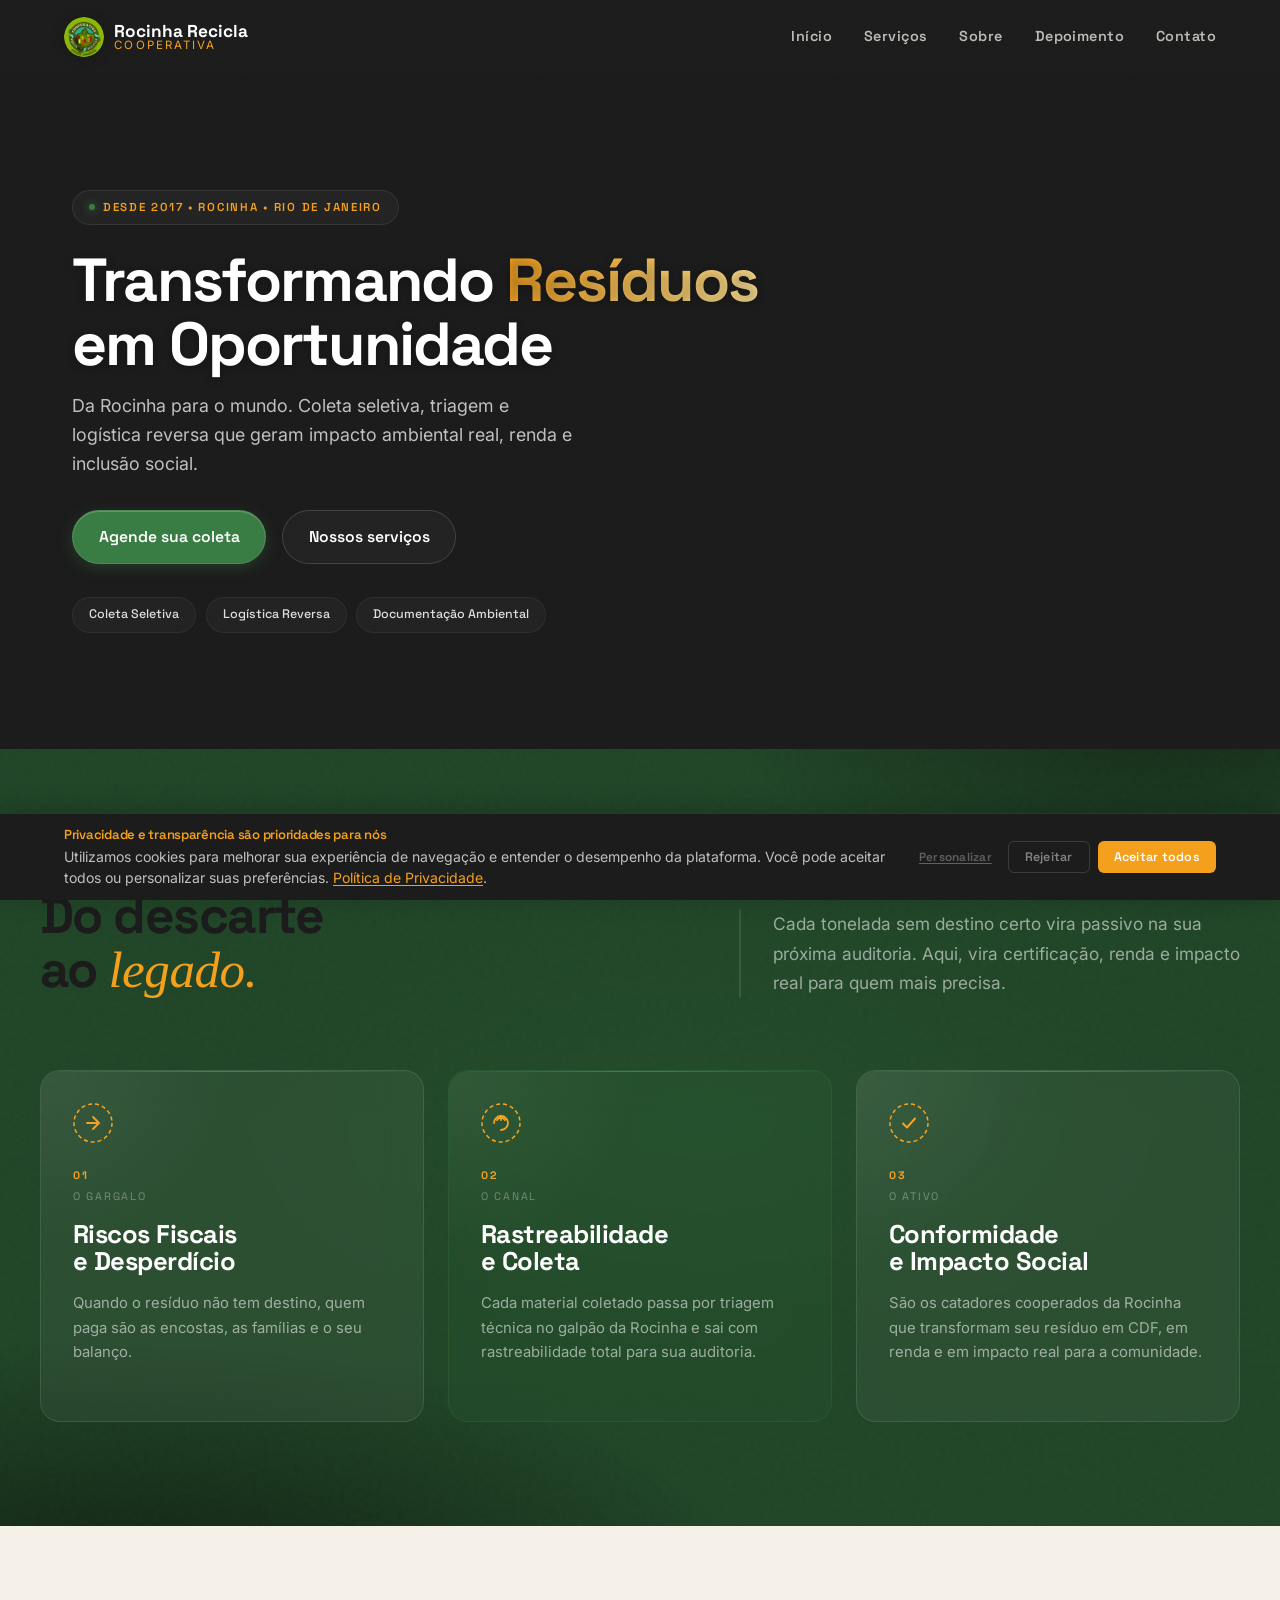
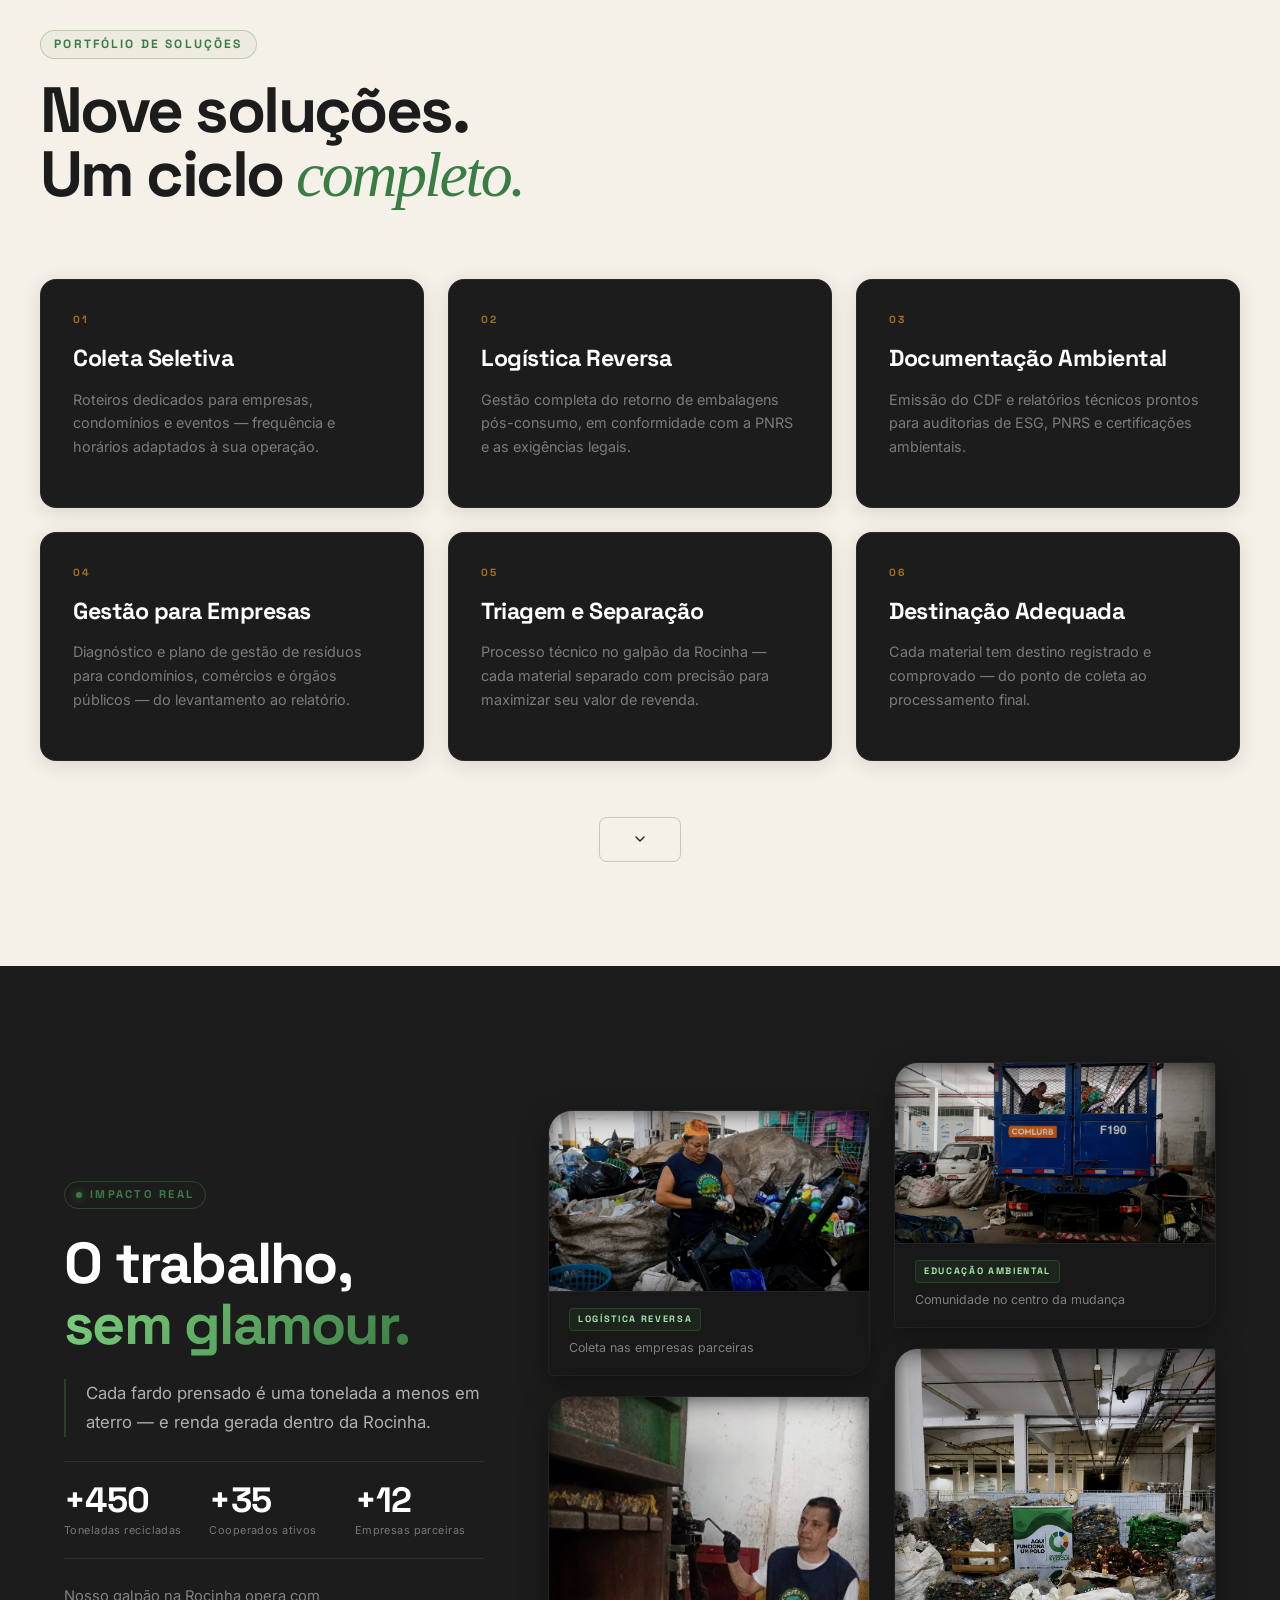
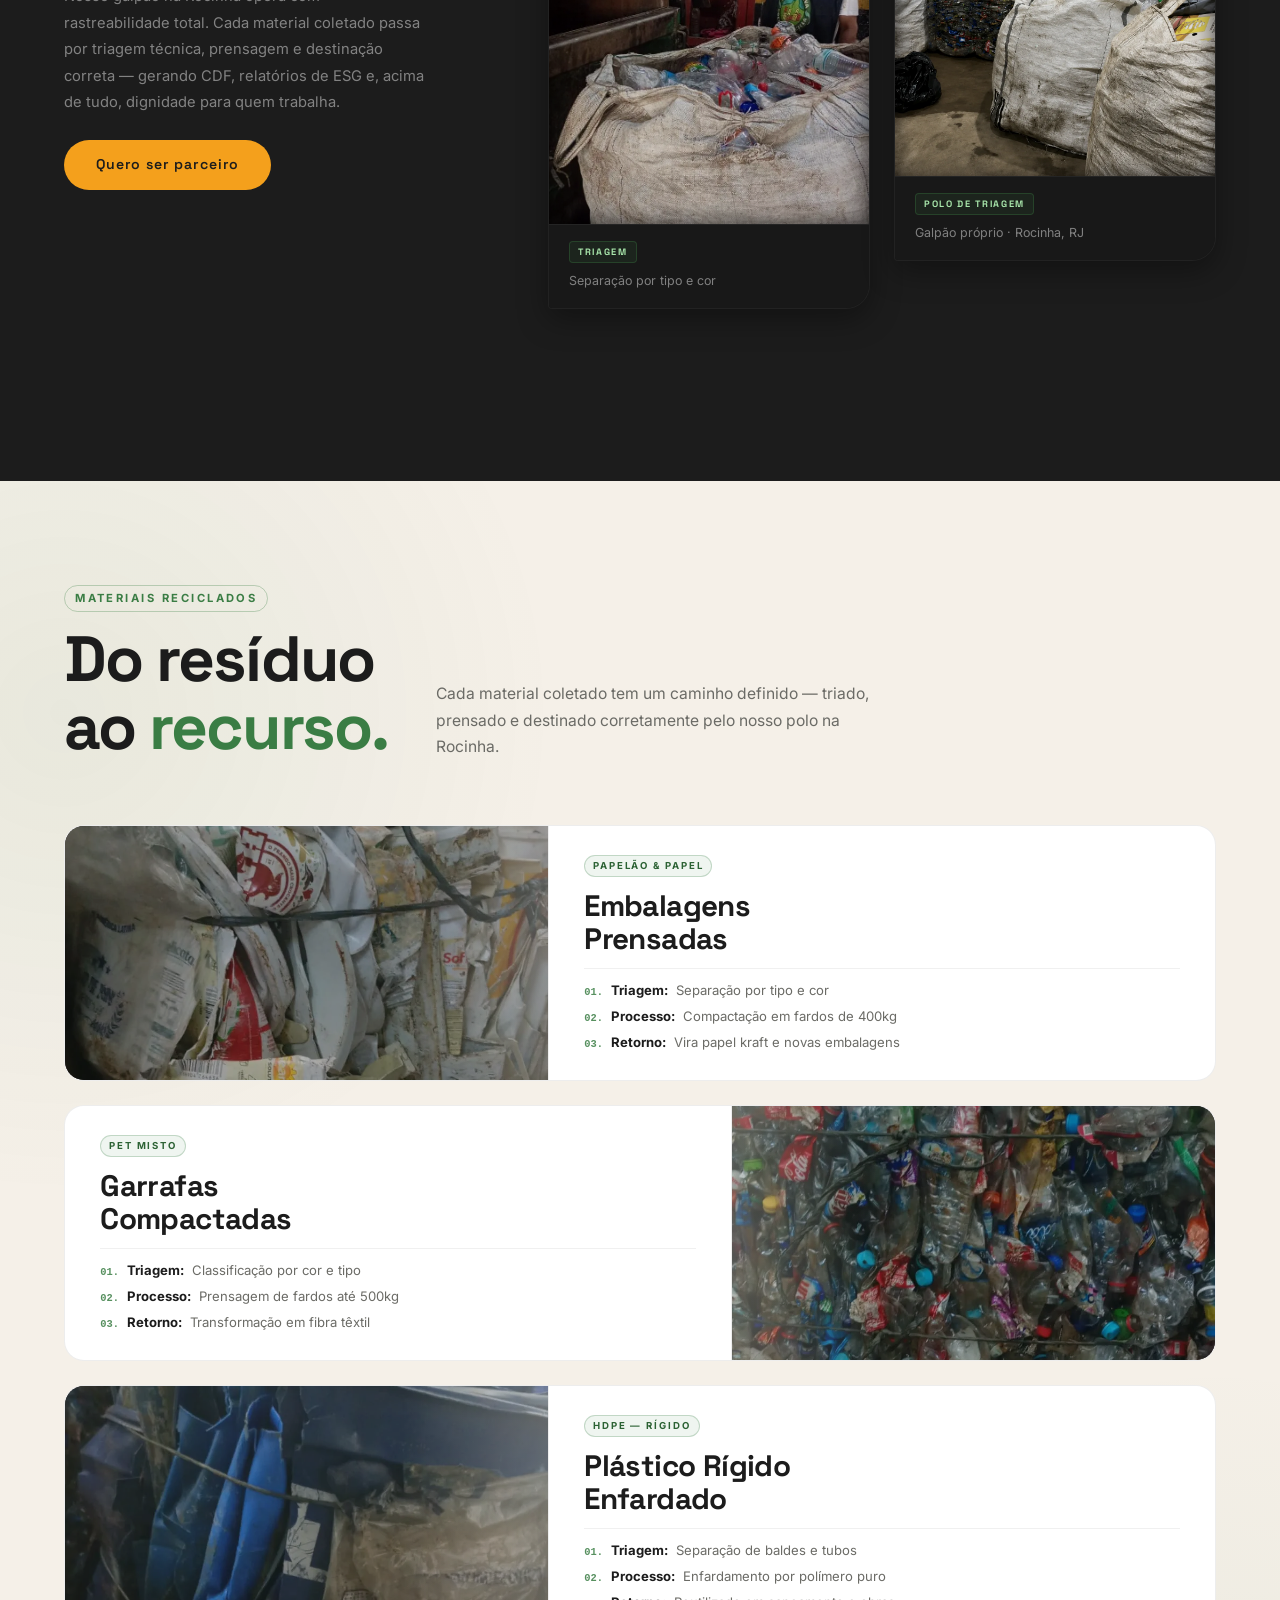
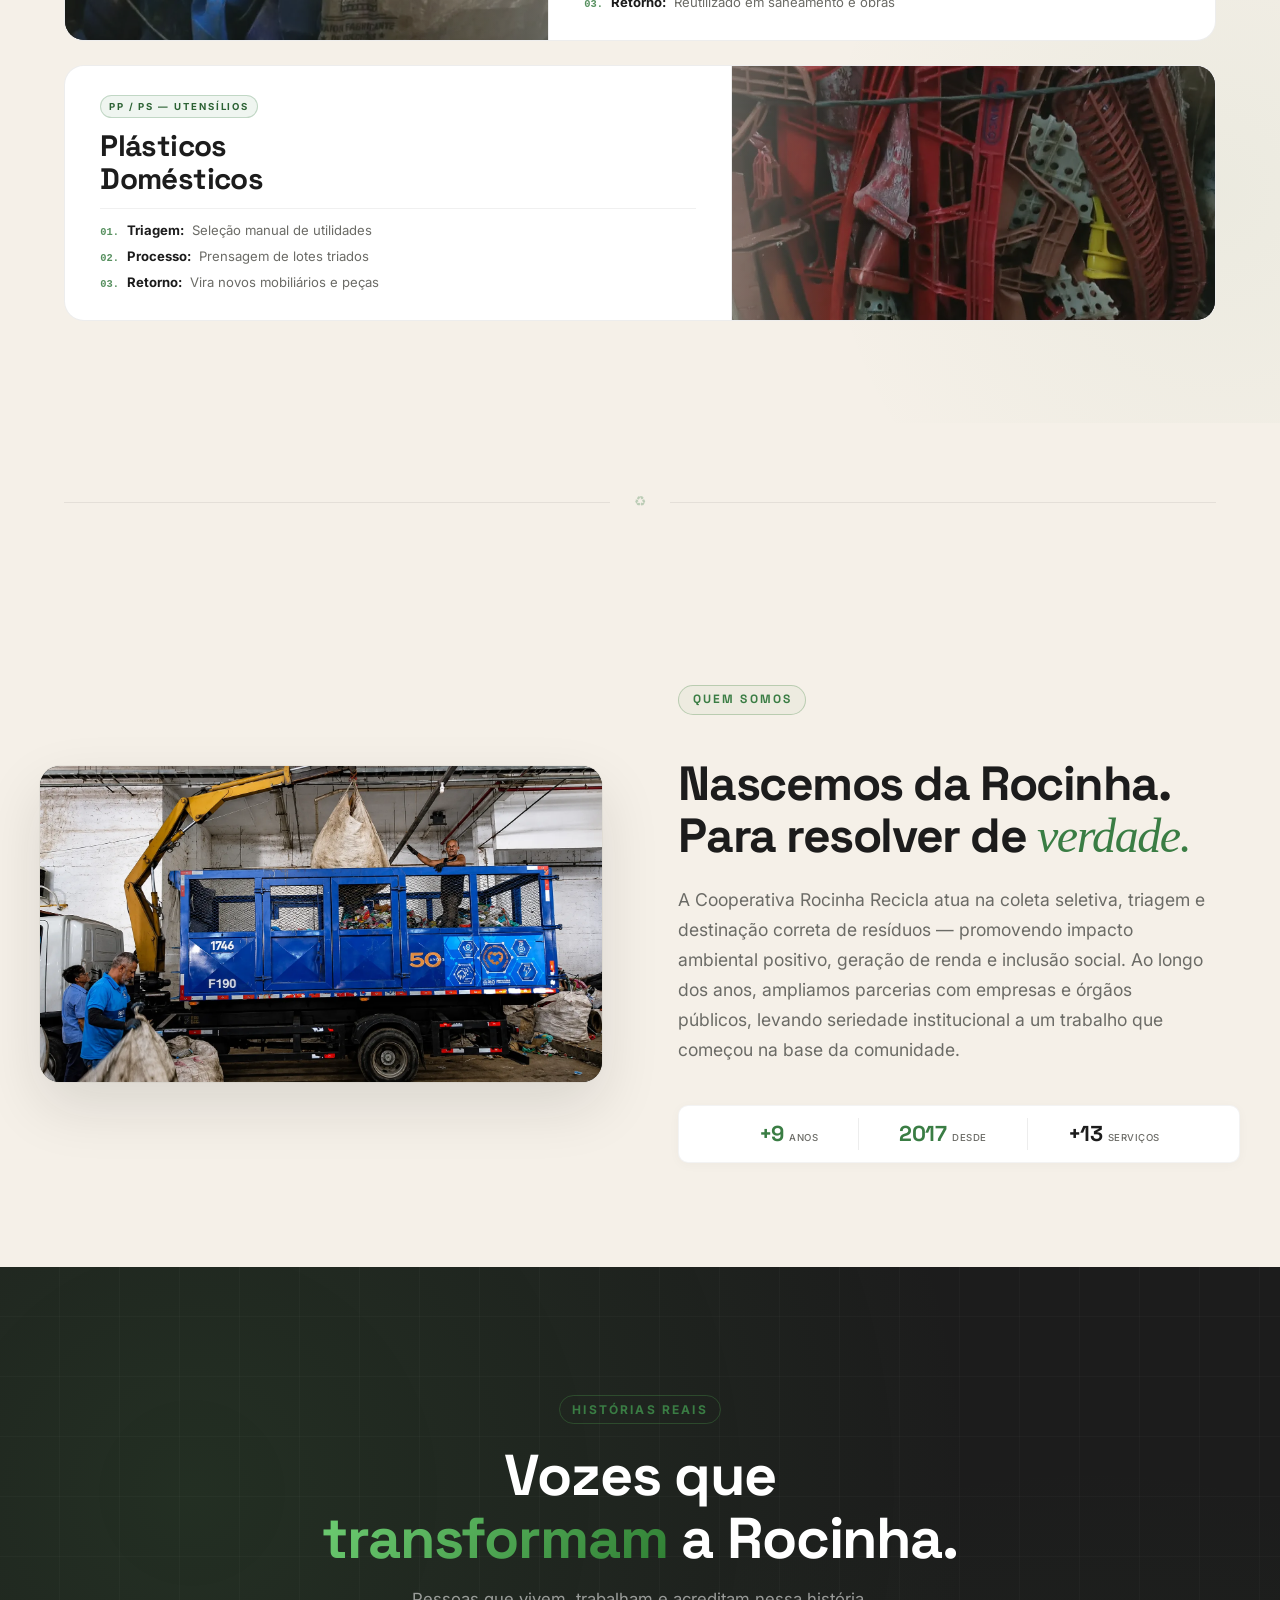
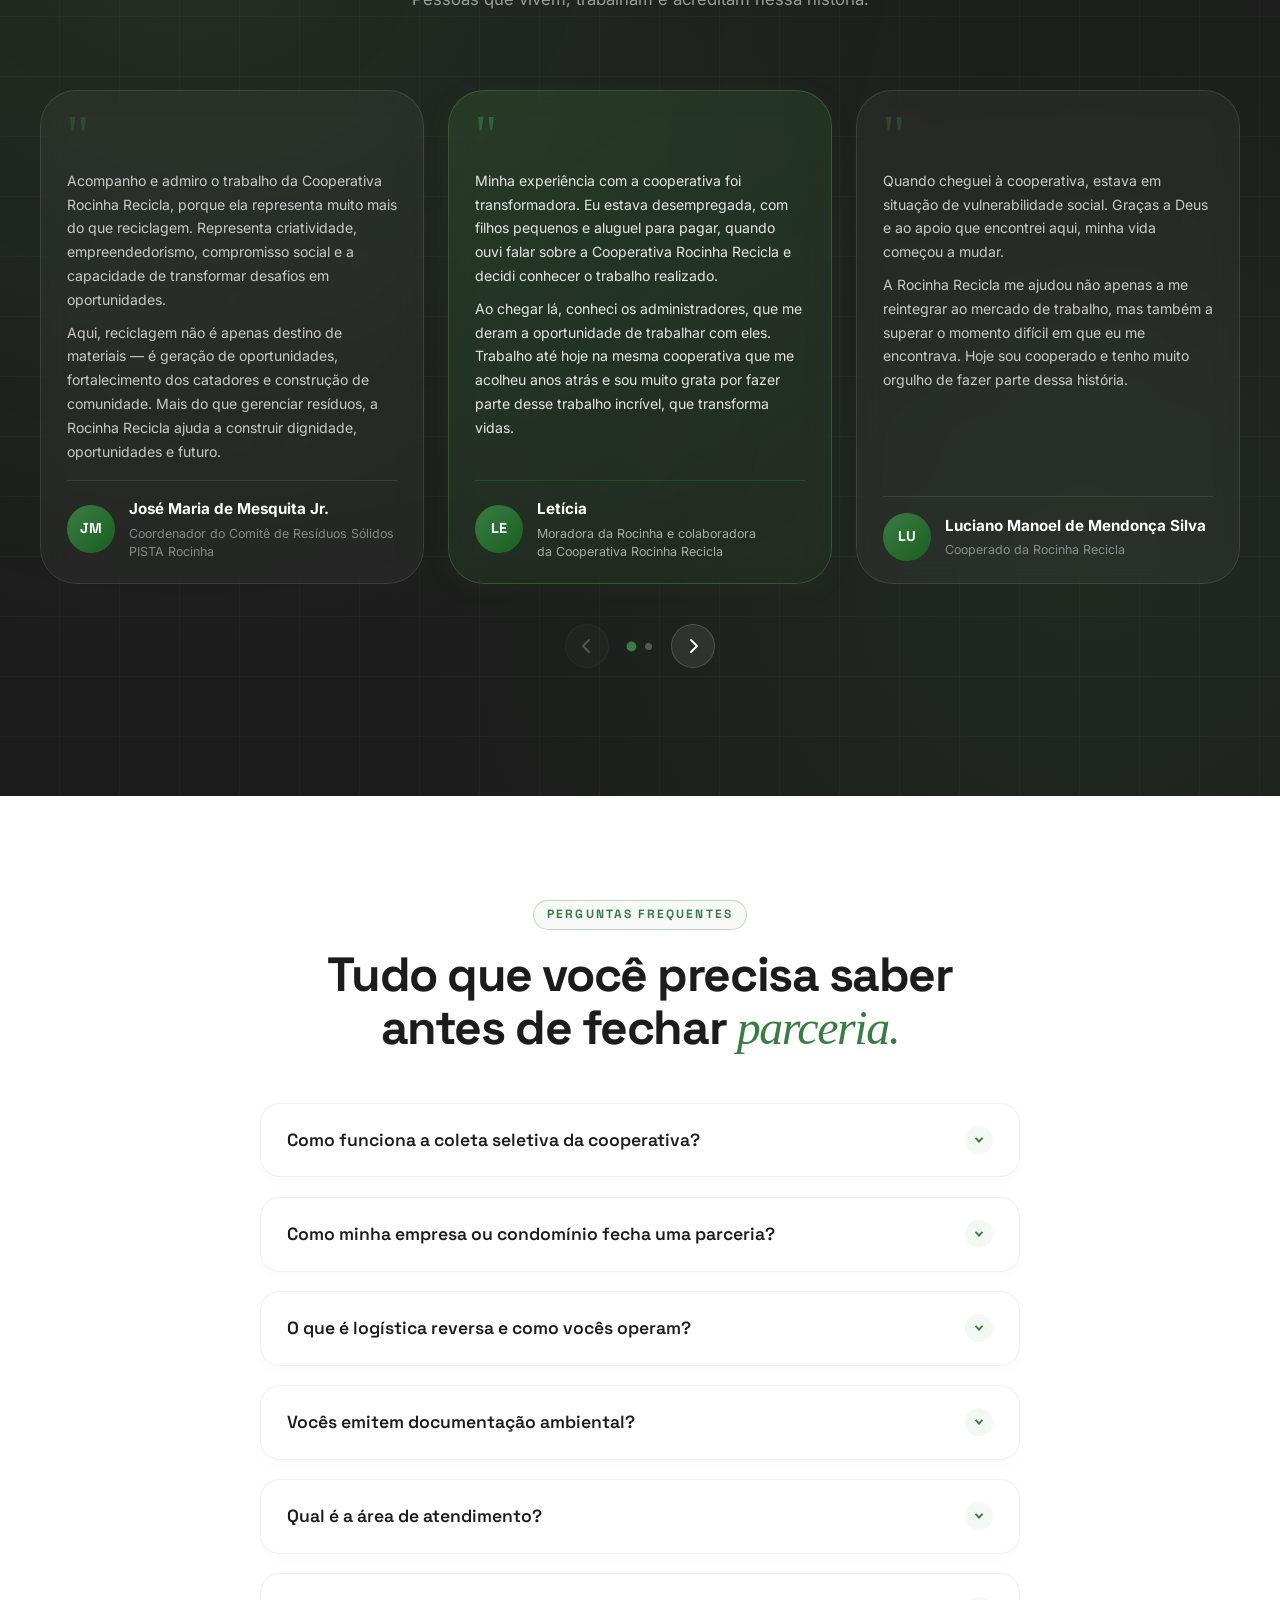
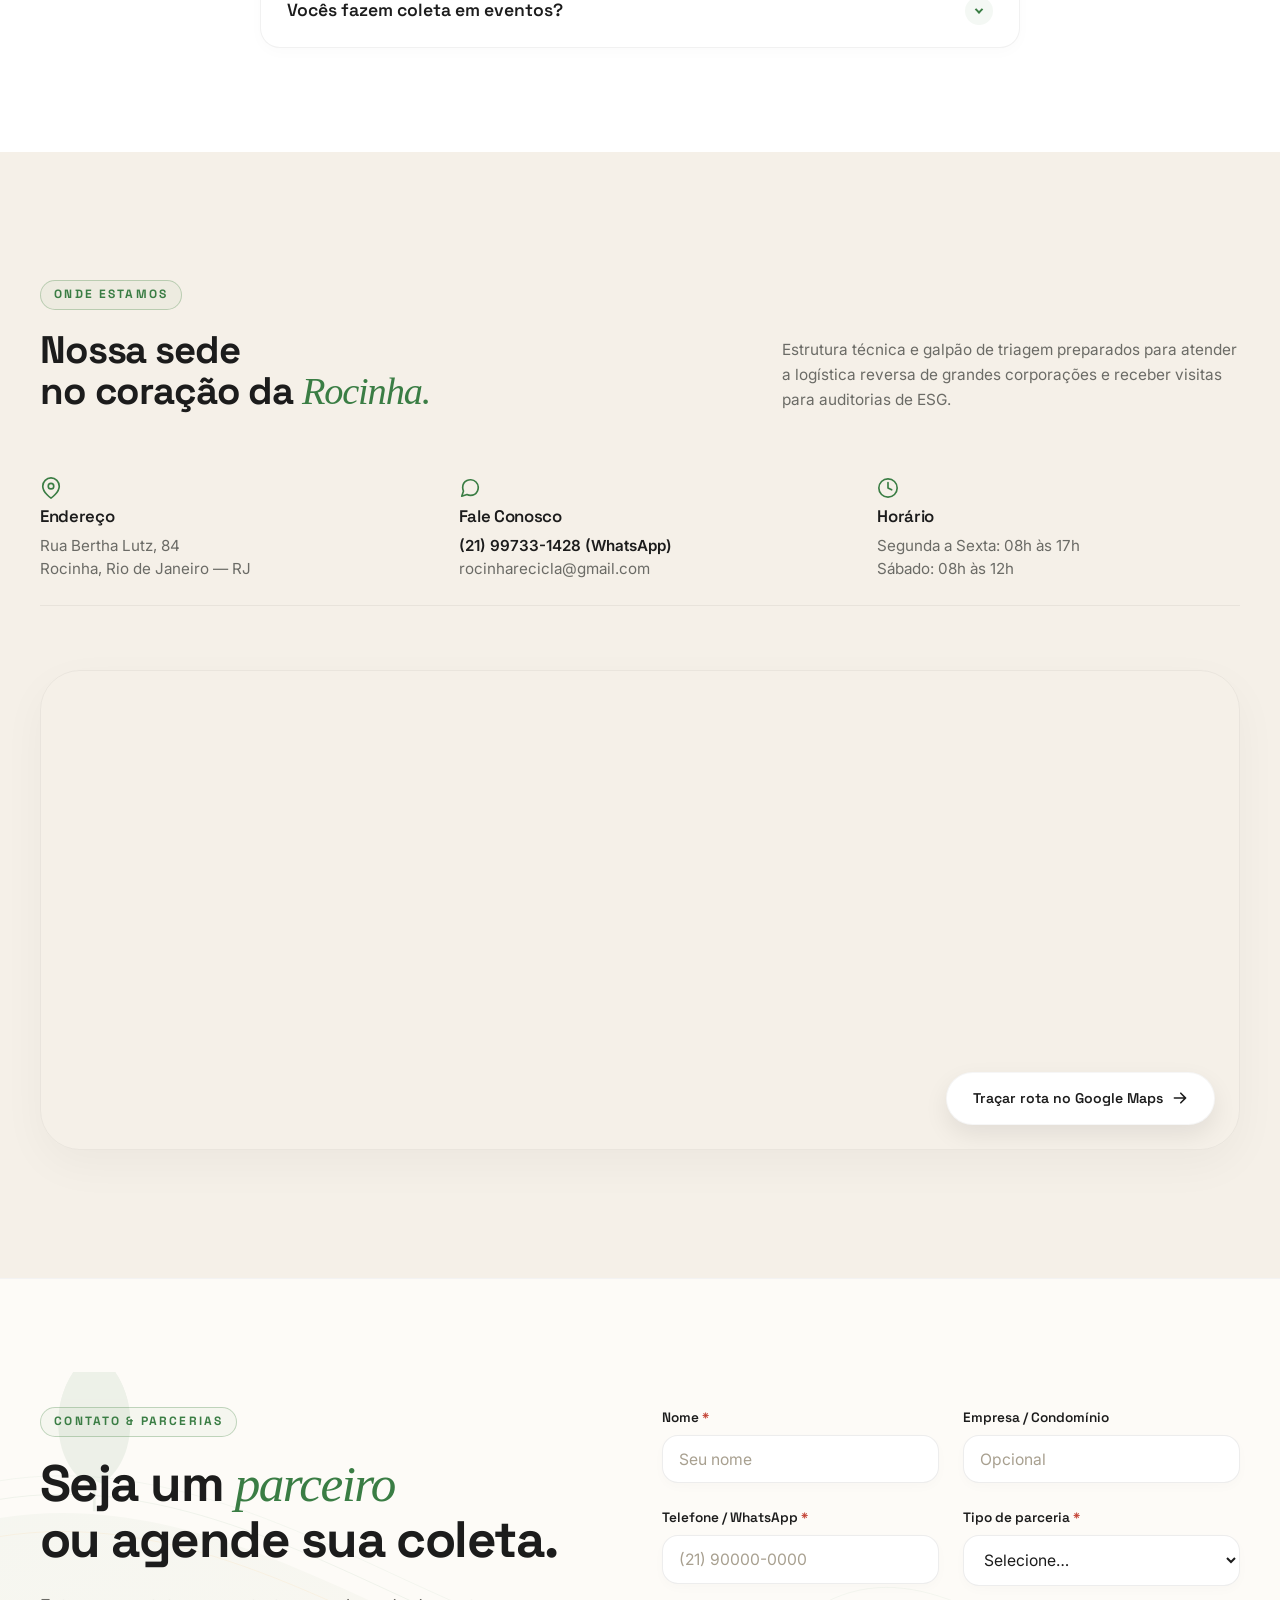
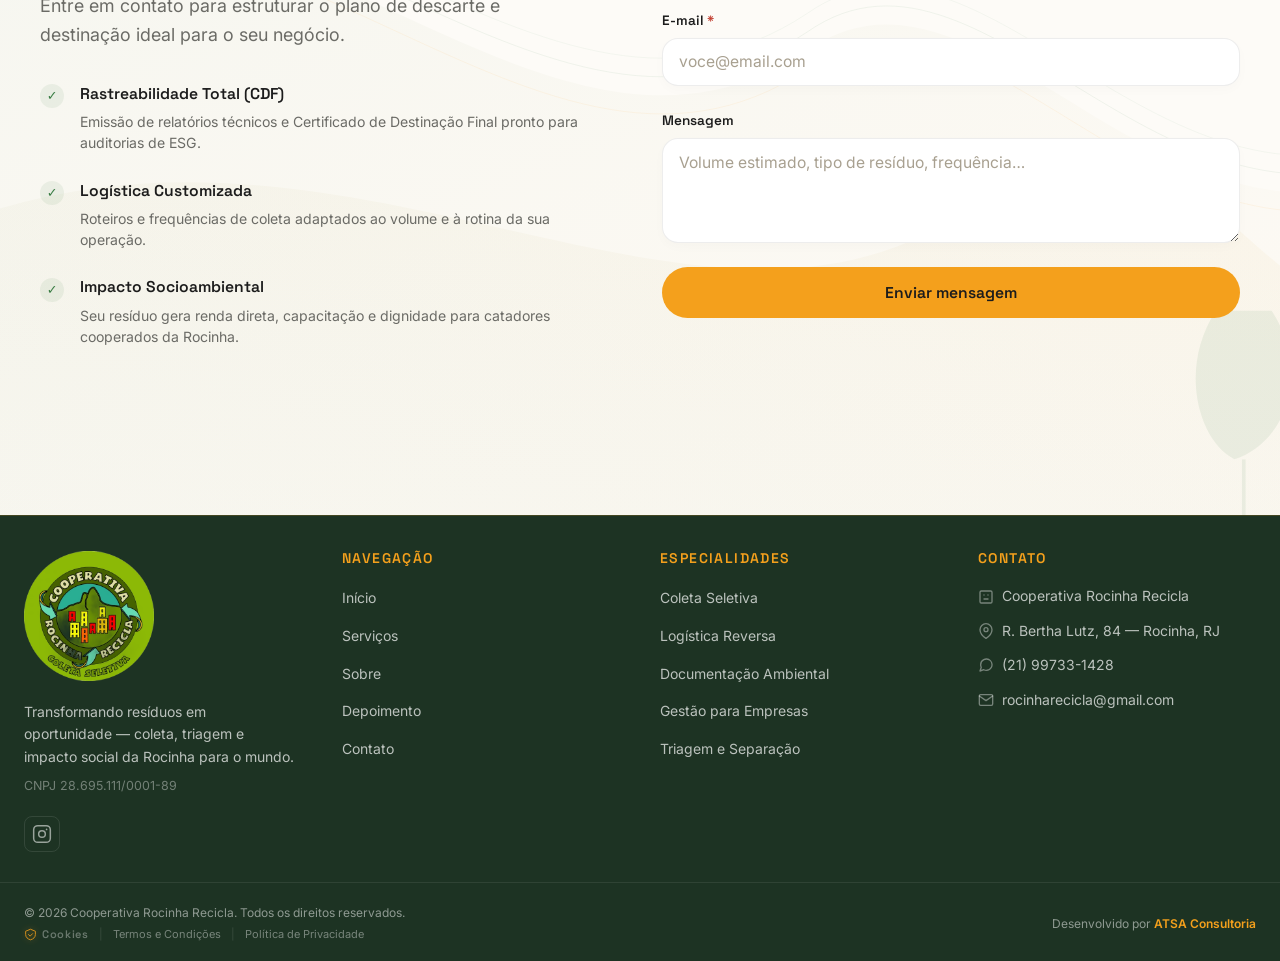
==== index.html @ c4a83812 "feat: adiciona landing page Cooperativa Rocinha Recicla Adiciona projeto completo da landing page: -" ====
<!DOCTYPE html>
<html lang="pt-BR">
<head>
<meta charset="UTF-8">
<meta name="viewport" content="width=device-width, initial-scale=1.0">
<title>Cooperativa Rocinha Recicla — Transformando Resíduos em Oportunidade</title>
<meta name="description" content="Cooperativa de reciclagem, coleta seletiva e logística reversa na Rocinha, Rio de Janeiro. Desde 2017 transformando resíduos em renda e inclusão social.">
<link rel="preconnect" href="https://fonts.googleapis.com">
<link rel="preconnect" href="https://fonts.gstatic.com" crossorigin>
<link href="https://fonts.googleapis.com/css2?family=Space+Grotesk:wght@500;600;700&family=Inter:wght@400;500;600&display=swap" rel="stylesheet">
<link rel="stylesheet" href="https://cdnjs.cloudflare.com/ajax/libs/font-awesome/6.5.1/css/all.min.css">
<link rel="shortcut icon" href="Assets/favicon-rocinha-recicla.ico" type="image/x-icon">
<link rel="stylesheet" href="style.css">
</head>
<body>

<!-- top sentinel for nav scroll state (no scroll listener) -->
<div id="nav-sentinel" aria-hidden="true"></div>

<!-- ============ NAVBAR ============ -->
<header class="nav" id="nav" data-anim="nav">
  <div class="nav__inner">
    <a class="brand" href="#inicio" aria-label="Cooperativa Rocinha Recicla — início">
      <span class="brand__mark" aria-hidden="true">
        <img src="Assets/logo-cooperativa-rocinha-recicla.webp" alt="Logotipo oficial da Cooperativa Rocinha Recicla" width="40" height="40" class="brand__logo-img">
      </span>
      <span class="brand__text">
        <strong>Rocinha Recicla</strong>
        <em>Cooperativa</em>
      </span>
    </a>

    <nav class="nav__links" aria-label="Navegação principal">
      <a href="#inicio">Início</a>
      <a href="#servicos">Serviços</a>
      <a href="#sobre">Sobre</a>
      <a href="#testemunhos">Depoimento</a>
      <a href="#contato">Contato</a>
    </nav>

    <button class="nav__burger" id="burger" aria-label="Abrir menu" aria-expanded="false">
      <span></span><span></span><span></span>
    </button>
  </div>
  <div class="nav__progress" id="nav-progress" aria-hidden="true"></div>
</header>

<!-- ============ HERO ============ -->
<main>
<section class="hero" id="inicio">
  <div class="hero__video-wrapper" data-anim="hero-img">
    <video class="hero__bg-video" autoplay loop muted playsinline>
      <source src="Assets/video-logistica-reversa-cooperativa-rocinha.mp4" type="video/mp4">
    </video>
    <div class="hero__bg-overlay"></div>
  </div>

  <div class="hero__inner">
    <div class="hero__text">
      <p class="kicker" data-anim="hero" style="--d:0ms">Desde 2017 • Rocinha • Rio de Janeiro</p>
      <h1 class="hero__title" data-anim="hero" style="--d:200ms">
        Transformando <span class="hl">Resíduos</span><br class="hero__br-desktop">em Oportunidade
      </h1>
      <p class="hero__sub" data-anim="hero" style="--d:400ms">
        Da Rocinha para o mundo. Coleta seletiva, triagem e logística reversa que geram
        impacto ambiental real, renda e inclusão social.
      </p>
      <div class="hero__actions" data-anim="hero" style="--d:600ms">
        <a class="btn btn--green" href="https://wa.me/5521997331428?text=Ol%C3%A1%2C%20vim%20atrav%C3%A9s%20do%20site%20e%20gostaria%20de%20uma%20informa%C3%A7%C3%A3o." target="_blank" rel="noopener">Agende sua coleta</a>
        <a class="btn btn--ghost" href="#servicos">Nossos serviços</a>
      </div>
      <ul class="hero__chips" data-anim="hero" style="--d:750ms">
        <li>Coleta Seletiva</li>
        <li>Logística Reversa</li>
        <li>Documentação Ambiental</li>
      </ul>
    </div>
  </div>
</section>
</main>


<!-- ============ PROBLEMA, SOLUÇÃO & RESULTADO (TRANSFORMAÇÃO ORGANIC / HUMANIST PREMIUM) ============ -->
<section class="problem" id="problema">
  <div class="problem__inner">

    <!-- Cabeçalho -->
    <div class="problem__head-grid">
      <div class="problem__head-left">
        <p class="section-tag problem__tag" data-anim="service">Da coleta ao certificado</p>
        <h2 class="problem__h2" data-anim="service">Do descarte<br>ao <span class="hl-italic problem__hl">legado.</span></h2>
      </div>
      <div class="problem__head-right" data-anim="service">
        <p class="problem__intro">Cada tonelada sem destino certo vira passivo na sua próxima auditoria. Aqui, vira certificação, renda e impacto real para quem mais precisa.</p>
      </div>
    </div>

    <!-- Glass cards -->
    <div class="glass-grid">

      <article class="glass-card" data-anim="tile">
        <div class="glass-card__icon" aria-hidden="true">
          <svg viewBox="0 0 40 40" fill="none" xmlns="http://www.w3.org/2000/svg">
            <circle cx="20" cy="20" r="19" stroke="currentColor" stroke-width="1.5" stroke-dasharray="4 3"/>
            <path d="M14 20h12M20 14l6 6-6 6" stroke="currentColor" stroke-width="1.8" stroke-linecap="round" stroke-linejoin="round"/>
          </svg>
        </div>
        <span class="glass-card__num">01</span>
        <span class="glass-card__label">O Gargalo</span>
        <h3>Riscos Fiscais<br>e Desperdício</h3>
        <p>Quando o resíduo não tem destino, quem paga são as encostas, as famílias e o seu balanço.</p>
      </article>

      <article class="glass-card glass-card--mid" data-anim="tile">
        <div class="glass-card__icon" aria-hidden="true">
          <svg viewBox="0 0 40 40" fill="none" xmlns="http://www.w3.org/2000/svg">
            <circle cx="20" cy="20" r="19" stroke="currentColor" stroke-width="1.5" stroke-dasharray="4 3"/>
            <path d="M13 20c0-3.866 3.134-7 7-7s7 3.134 7 7-3.134 7-7 7" stroke="currentColor" stroke-width="1.8" stroke-linecap="round"/>
            <path d="M20 13v4M24 17l-4-4-4 4" stroke="currentColor" stroke-width="1.8" stroke-linecap="round" stroke-linejoin="round"/>
          </svg>
        </div>
        <span class="glass-card__num">02</span>
        <span class="glass-card__label">O Canal</span>
        <h3>Rastreabilidade<br>e Coleta</h3>
        <p>Cada material coletado passa por triagem técnica no galpão da Rocinha e sai com rastreabilidade total para sua auditoria.</p>
      </article>

      <article class="glass-card glass-card--last" data-anim="tile">
        <div class="glass-card__icon" aria-hidden="true">
          <svg viewBox="0 0 40 40" fill="none" xmlns="http://www.w3.org/2000/svg">
            <circle cx="20" cy="20" r="19" stroke="currentColor" stroke-width="1.5" stroke-dasharray="4 3"/>
            <path d="M14 20.5l4 4 8-9" stroke="currentColor" stroke-width="2" stroke-linecap="round" stroke-linejoin="round"/>
          </svg>
        </div>
        <span class="glass-card__num">03</span>
        <span class="glass-card__label">O Ativo</span>
        <h3>Conformidade<br>e Impacto Social</h3>
        <p>São os catadores cooperados da Rocinha que transformam seu resíduo em CDF, em renda e em impacto real para a comunidade.</p>
      </article>

    </div>
  </div>
</section>

<!-- ============ SERVIÇOS ============ -->
<section class="services" id="servicos">
  <div class="services__inner">

    <div class="services__head">
      <span class="services__eyebrow">Portfólio de Soluções</span>
      <h2 class="services__title">Nove soluções.<br>Um ciclo <em>completo.</em></h2>
    </div>

    <!-- Grid principal — 6 visíveis (2 linhas × 3 colunas) -->
    <div class="svc-grid">
      <article class="svc-card" data-anim="tile">
        <span class="svc-card__num">01</span>
        <h3>Coleta Seletiva</h3>
        <p>Roteiros dedicados para empresas, condomínios e eventos — frequência e horários adaptados à sua operação.</p>
      </article>
      <article class="svc-card" data-anim="tile">
        <span class="svc-card__num">02</span>
        <h3>Logística Reversa</h3>
        <p>Gestão completa do retorno de embalagens pós-consumo, em conformidade com a PNRS e as exigências legais.</p>
      </article>
      <article class="svc-card" data-anim="tile">
        <span class="svc-card__num">03</span>
        <h3>Documentação Ambiental</h3>
        <p>Emissão do CDF e relatórios técnicos prontos para auditorias de ESG, PNRS e certificações ambientais.</p>
      </article>
      <article class="svc-card" data-anim="tile">
        <span class="svc-card__num">04</span>
        <h3>Gestão para Empresas</h3>
        <p>Diagnóstico e plano de gestão de resíduos para condomínios, comércios e órgãos públicos — do levantamento ao relatório.</p>
      </article>
      <article class="svc-card" data-anim="tile">
        <span class="svc-card__num">05</span>
        <h3>Triagem e Separação</h3>
        <p>Processo técnico no galpão da Rocinha — cada material separado com precisão para maximizar seu valor de revenda.</p>
      </article>
      <article class="svc-card" data-anim="tile">
        <span class="svc-card__num">06</span>
        <h3>Destinação Adequada</h3>
        <p>Cada material tem destino registrado e comprovado — do ponto de coleta ao processamento final.</p>
      </article>
    </div>

    <!-- Serviços expandíveis — 3 restantes (1 linha) -->
    <div class="services__extra" id="servicesExtra" aria-hidden="true">
      <div class="svc-grid">
        <article class="svc-card">
          <span class="svc-card__num">07</span>
          <h3>Comercialização de Recicláveis</h3>
          <p>Fardos de alta qualidade fornecidos diretamente à indústria, gerando renda justa para os catadores cooperados.</p>
        </article>
        <article class="svc-card">
          <span class="svc-card__num">08</span>
          <h3>Educação Ambiental</h3>
          <p>Programas de sensibilização para empresas, escolas e comunidades — porque descarte correto começa pela consciência.</p>
        </article>
        <article class="svc-card">
          <span class="svc-card__num">09</span>
          <h3>Inclusão Produtiva</h3>
          <p>Projetos que transformam catadores em cooperados formalizados — renda, capacitação e dignidade na Rocinha.</p>
        </article>
      </div>
    </div>

    <!-- Botão Ver mais -->
    <div class="services__footer">
      <button class="services__toggle-btn" id="servicesToggle" aria-expanded="false" aria-controls="servicesExtra">
        <span class="services__toggle-label">Ver todos os serviços</span>
        <svg class="services__toggle-icon" viewBox="0 0 20 20" fill="none" aria-hidden="true">
          <path d="M5 7.5L10 12.5L15 7.5" stroke="currentColor" stroke-width="1.8" stroke-linecap="round" stroke-linejoin="round"/>
        </svg>
      </button>
    </div>

  </div>
</section>

<!-- ============ GALERIA DE IMPACTO ============ -->
<section class="gallery" id="impacto">
  <div class="gallery__split">

    <!-- Texto à esquerda -->
    <div class="gallery__text" data-anim="hero" style="--d:0ms">
      <span class="gallery__eyebrow">Impacto real</span>
      <h2 class="gallery__title">O trabalho,<br><em>sem glamour.</em></h2>
      <p class="gallery__lead">Cada fardo prensado é uma tonelada a menos em aterro — e renda gerada dentro da Rocinha.</p>
      <div class="gallery__stats">
        <div class="gallery__stat">
          <span class="gallery__stat-num" data-target="450" data-prefix="+">0</span>
          <span class="gallery__stat-label">Toneladas recicladas</span>
        </div>
        <div class="gallery__stat">
          <span class="gallery__stat-num" data-target="35" data-prefix="+">0</span>
          <span class="gallery__stat-label">Cooperados ativos</span>
        </div>
        <div class="gallery__stat">
          <span class="gallery__stat-num" data-target="12" data-prefix="+">0</span>
          <span class="gallery__stat-label">Empresas parceiras</span>
        </div>
      </div>
      <p class="gallery__body">Nosso galpão na Rocinha opera com rastreabilidade total. Cada material coletado passa por triagem técnica, prensagem e destinação correta — gerando CDF, relatórios de ESG e, acima de tudo, dignidade para quem trabalha.</p>
      <a href="https://wa.me/5521997331428?text=Ol%C3%A1%2C%20vim%20atrav%C3%A9s%20do%20site%20e%20gostaria%20de%20saber%20sobre%20Parceria." target="_blank" rel="noopener" class="gallery__cta">Quero ser parceiro</a>
    </div>

    <!-- Imagens à direita — alinhamento mantido -->
    <div class="gallery__grid2">

      <!-- Linha 1: landscape 1672×941 — aspect-ratio 16/9, zero crop -->
      <figure class="gcard gcard--land" data-anim="tile">
        <div class="gcard__img-wrap">
          <img src="Assets/logistica-reversa-embalagens-empresas.webp"
               alt="Logística reversa de embalagens coletadas de empresas parceiras" loading="lazy">
        </div>
        <figcaption>
          <span class="gcard__tag">Logística reversa</span>
          <span class="gcard__desc-text">Coleta nas empresas parceiras</span>
        </figcaption>
      </figure>

      <figure class="gcard gcard--land" data-anim="tile">
        <div class="gcard__img-wrap">
          <img src="Assets/acao-educacao-ambiental-rocinha.webp"
               alt="Ação de educação ambiental comunitária na Rocinha" loading="lazy">
        </div>
        <figcaption>
          <span class="gcard__tag">Educação ambiental</span>
          <span class="gcard__desc-text">Comunidade no centro da mudança</span>
        </figcaption>
      </figure>

      <!-- Linha 2: portrait — aspect-ratio próximo ao natural de cada imagem -->
      <figure class="gcard gcard--port" data-anim="tile">
        <div class="gcard__img-wrap">
          <img src="Assets/triagem-garrafas-pet-transparentes-rocinha.webp"
               alt="Triagem manual de garrafas PET transparentes na Cooperativa Rocinha Recicla" loading="lazy">
        </div>
        <figcaption>
          <span class="gcard__tag">Triagem</span>
          <span class="gcard__desc-text">Separação por tipo e cor</span>
        </figcaption>
      </figure>

      <figure class="gcard gcard--port" data-anim="tile">
        <div class="gcard__img-wrap">
          <img src="Assets/galpao-triagem-cooperativa-rocinha-recicla.webp"
               alt="Galpão principal de triagem da Cooperativa Rocinha Recicla" loading="lazy">
        </div>
        <figcaption>
          <span class="gcard__tag">Polo de triagem</span>
          <span class="gcard__desc-text">Galpão próprio · Rocinha, RJ</span>
        </figcaption>
      </figure>

    </div>
  </section>

<!-- ============ FARDOS — MATERIAIS RECICLADOS ============ -->
<section class="fardos" id="fardos">

  <div class="fardos__header">
    <div>
      <span class="fardos__eyebrow">Materiais reciclados</span>
      <h2 class="fardos__title">Do resíduo<br>ao <em>recurso.</em></h2>
    </div>
    <p class="fardos__desc">Cada material coletado tem um caminho definido — triado, prensado e destinado corretamente pelo nosso polo na Rocinha.</p>
  </div>

  <div class="fardos__grid">

    <article class="fcard" data-anim="tile">
      <div class="fcard__img-wrap">
        <img src="Assets/fardo-embalagens-papelao-reciclagem-rocinha.webp"
             alt="Fardo de embalagens e papelão prensado" loading="lazy">
      </div>
      <div class="fcard__content" data-num="01">
        <span class="fcard__tag">Papelão &amp; Papel</span>
        <h3 class="fcard__title">Embalagens<br>Prensadas</h3>
        <div class="fcard__steps">
          <div class="fcard__step">
            <span class="fcard__step-num">01.</span>
            <span class="fcard__step-name">Triagem:</span>
            <span class="fcard__step-desc">Separação por tipo e cor</span>
          </div>
          <div class="fcard__step">
            <span class="fcard__step-num">02.</span>
            <span class="fcard__step-name">Processo:</span>
            <span class="fcard__step-desc">Compactação em fardos de 400kg</span>
          </div>
          <div class="fcard__step">
            <span class="fcard__step-num">03.</span>
            <span class="fcard__step-name">Retorno:</span>
            <span class="fcard__step-desc">Vira papel kraft e novas embalagens</span>
          </div>
        </div>
      </div>
    </article>

    <article class="fcard" data-anim="tile" style="--delay:.08s">
      <div class="fcard__img-wrap">
        <img src="Assets/fardo-garrafas-pet-coloridas-prensadas-rocinha.webp"
             alt="Fardo de garrafas PET coloridas compactadas" loading="lazy">
      </div>
      <div class="fcard__content" data-num="02">
        <span class="fcard__tag">PET Misto</span>
        <h3 class="fcard__title">Garrafas<br>Compactadas</h3>
        <div class="fcard__steps">
          <div class="fcard__step">
            <span class="fcard__step-num">01.</span>
            <span class="fcard__step-name">Triagem:</span>
            <span class="fcard__step-desc">Classificação por cor e tipo</span>
          </div>
          <div class="fcard__step">
            <span class="fcard__step-num">02.</span>
            <span class="fcard__step-name">Processo:</span>
            <span class="fcard__step-desc">Prensagem de fardos até 500kg</span>
          </div>
          <div class="fcard__step">
            <span class="fcard__step-num">03.</span>
            <span class="fcard__step-name">Retorno:</span>
            <span class="fcard__step-desc">Transformação em fibra têxtil</span>
          </div>
        </div>
      </div>
    </article>

    <article class="fcard" data-anim="tile" style="--delay:.16s">
      <div class="fcard__img-wrap">
        <img src="Assets/fardo-plastico-hdpe-azul-reciclado-rocinha.webp"
             alt="Fardo de plástico HDPE azul enfardado" loading="lazy">
      </div>
      <div class="fcard__content" data-num="03">
        <span class="fcard__tag">HDPE — Rígido</span>
        <h3 class="fcard__title">Plástico Rígido<br>Enfardado</h3>
        <div class="fcard__steps">
          <div class="fcard__step">
            <span class="fcard__step-num">01.</span>
            <span class="fcard__step-name">Triagem:</span>
            <span class="fcard__step-desc">Separação de baldes e tubos</span>
          </div>
          <div class="fcard__step">
            <span class="fcard__step-num">02.</span>
            <span class="fcard__step-name">Processo:</span>
            <span class="fcard__step-desc">Enfardamento por polímero puro</span>
          </div>
          <div class="fcard__step">
            <span class="fcard__step-num">03.</span>
            <span class="fcard__step-name">Retorno:</span>
            <span class="fcard__step-desc">Reutilizado em saneamento e obras</span>
          </div>
        </div>
      </div>
    </article>

    <article class="fcard" data-anim="tile" style="--delay:.24s">
      <div class="fcard__img-wrap">
        <img src="Assets/fardo-plasticos-vermelhos-prensados-rocinha.webp"
             alt="Fardo de plásticos vermelhos domésticos triados" loading="lazy">
      </div>
      <div class="fcard__content" data-num="04">
        <span class="fcard__tag">PP / PS — Utensílios</span>
        <h3 class="fcard__title">Plásticos<br>Domésticos</h3>
        <div class="fcard__steps">
          <div class="fcard__step">
            <span class="fcard__step-num">01.</span>
            <span class="fcard__step-name">Triagem:</span>
            <span class="fcard__step-desc">Seleção manual de utilidades</span>
          </div>
          <div class="fcard__step">
            <span class="fcard__step-num">02.</span>
            <span class="fcard__step-name">Processo:</span>
            <span class="fcard__step-desc">Prensagem de lotes triados</span>
          </div>
          <div class="fcard__step">
            <span class="fcard__step-num">03.</span>
            <span class="fcard__step-name">Retorno:</span>
            <span class="fcard__step-desc">Vira novos mobiliários e peças</span>
          </div>
        </div>
      </div>
    </article>

  </div>

</section>

<!-- ============ SEPARADOR EDITORIAL ============ -->
<div class="section-divider" aria-hidden="true">
  <span class="section-divider__line"></span>
  <span class="section-divider__icon">♻</span>
  <span class="section-divider__line"></span>
</div>

<!-- ============ QUEM SOMOS ============ -->
<section class="about" id="sobre">
  <div class="about__inner">
    <!-- Imagem apenas no DESKTOP -->
    <figure class="about__media about__media--desktop">
      <img src="Assets/equipe-cooperados-trabalho-comunitario.webp"
           alt="Equipe de cooperados da Cooperativa Rocinha Recicla sorrindo e trabalhando no processo de triagem e enfardamento de recicláveis"
           width="1672" height="941" loading="lazy">
    </figure>
    <div class="about__content">
      <span class="about__eyebrow">Quem somos</span>
      <h2>Nascemos da Rocinha. Para resolver de <em>verdade.</em></h2>
      
      <!-- Imagem apenas no MOBILE -->
      <figure class="about__media about__media--mobile">
        <img src="Assets/equipe-cooperados-trabalho-comunitario.webp"
             alt="Equipe de cooperados da Cooperativa Rocinha Recicla sorrindo e trabalhando no processo de triagem e enfardamento de recicláveis"
             width="1672" height="941" loading="lazy">
      </figure>

      <p class="about__lead">
        A Cooperativa Rocinha Recicla atua na coleta seletiva, triagem e destinação correta
        de resíduos — promovendo impacto ambiental positivo, geração de renda e inclusão
        social. Ao longo dos anos, ampliamos parcerias com empresas e órgãos públicos,
        levando seriedade institucional a um trabalho que começou na base da comunidade.
      </p>
      <div class="about__counters" id="counters">
        <div class="about__counter">
          <span class="about__counter-num" data-target="9" data-prefix="+">0</span>
          <span class="about__counter-label">Anos</span>
        </div>
        <div class="about__counter-divider" aria-hidden="true"></div>
        <div class="about__counter">
          <span class="about__counter-num" data-target="2017" data-plain="1">0</span>
          <span class="about__counter-label">Desde</span>
        </div>
        <div class="about__counter-divider" aria-hidden="true"></div>
        <div class="about__counter">
          <span class="about__counter-num" data-target="15" data-prefix="+">0</span>
          <span class="about__counter-label">Serviços</span>
        </div>
      </div>
    </div>
  </div>
</section>
<!-- ============ TESTEMUNHOS ============ -->
<section class="testimonials" id="testemunhos">
  <div class="testimonials__bg-pattern" aria-hidden="true"></div>

  <div class="testimonials__inner">
    <div class="testimonials__head">
      <span class="testimonials__eyebrow">Histórias reais</span>
      <h2 class="testimonials__title">Vozes que<br><em>transformam</em> a Rocinha.</h2>
      <p class="testimonials__sub">Pessoas que vivem, trabalham e acreditam nessa história.</p>
    </div>

    <!-- Carrossel -->
    <div class="tcarousel" id="tcarousel" aria-label="Carrossel de testemunhos">
      <div class="tcarousel__track-wrap">
      <div class="tcarousel__track" id="tcarousel-track">

        <article class="tcard">
          <div class="tcard__quote-mark" aria-hidden="true">"</div>
          <blockquote>
            <p>Acompanho e admiro o trabalho da Cooperativa Rocinha Recicla, porque ela representa muito mais do que reciclagem. Representa criatividade, empreendedorismo, compromisso social e a capacidade de transformar desafios em oportunidades.</p>
            <p>Aqui, reciclagem não é apenas destino de materiais — é geração de oportunidades, fortalecimento dos catadores e construção de comunidade. Mais do que gerenciar resíduos, a Rocinha Recicla ajuda a construir dignidade, oportunidades e futuro.</p>
          </blockquote>
          <footer class="tcard__footer">
            <div class="tcard__avatar" aria-hidden="true">JM</div>
            <div class="tcard__info">
              <strong class="tcard__name">José Maria de Mesquita Jr.</strong>
              <span class="tcard__role">Coordenador do Comitê de Resíduos Sólidos<br>PISTA Rocinha</span>
            </div>
          </footer>
        </article>

        <article class="tcard tcard--featured">
          <div class="tcard__quote-mark" aria-hidden="true">"</div>
          <blockquote>
            <p>Minha experiência com a cooperativa foi transformadora. Eu estava desempregada, com filhos pequenos e aluguel para pagar, quando ouvi falar sobre a Cooperativa Rocinha Recicla e decidi conhecer o trabalho realizado.</p>
            <p>Ao chegar lá, conheci os administradores, que me deram a oportunidade de trabalhar com eles. Trabalho até hoje na mesma cooperativa que me acolheu anos atrás e sou muito grata por fazer parte desse trabalho incrível, que transforma vidas.</p>
          </blockquote>
          <footer class="tcard__footer">
            <div class="tcard__avatar" aria-hidden="true">LE</div>
            <div class="tcard__info">
              <strong class="tcard__name">Letícia</strong>
              <span class="tcard__role">Moradora da Rocinha e colaboradora<br>da Cooperativa Rocinha Recicla</span>
            </div>
          </footer>
        </article>

        <article class="tcard">
          <div class="tcard__quote-mark" aria-hidden="true">"</div>
          <blockquote>
            <p>Quando cheguei à cooperativa, estava em situação de vulnerabilidade social. Graças a Deus e ao apoio que encontrei aqui, minha vida começou a mudar.</p>
            <p>A Rocinha Recicla me ajudou não apenas a me reintegrar ao mercado de trabalho, mas também a superar o momento difícil em que eu me encontrava. Hoje sou cooperado e tenho muito orgulho de fazer parte dessa história.</p>
          </blockquote>
          <footer class="tcard__footer">
            <div class="tcard__avatar" aria-hidden="true">LU</div>
            <div class="tcard__info">
              <strong class="tcard__name">Luciano Manoel de Mendonça Silva</strong>
              <span class="tcard__role">Cooperado da Rocinha Recicla</span>
            </div>
          </footer>
        </article>

        <article class="tcard tcard--featured">
          <div class="tcard__quote-mark" aria-hidden="true">"</div>
          <blockquote>
            <p>A Cooperativa Rocinha Recicla teve um papel fundamental na nossa trajetória, contribuindo com conhecimento, orientação em gestão de negócios e proporcionando um ambiente de colaboração onde desenvolvemos nossas atividades em parceria.</p>
            <p>Esse apoio foi essencial para o crescimento e a consolidação do Eco Digital. Somos muito gratos pela excelência dos serviços prestados e pela parceria sólida que se fortalece a cada dia. Juntos, seguimos gerando impacto social, ambiental e oportunidades para a Rocinha.</p>
          </blockquote>
          <footer class="tcard__footer">
            <div class="tcard__avatar" aria-hidden="true">GR</div>
            <div class="tcard__info">
              <strong class="tcard__name">Gelson Rodrigues</strong>
              <span class="tcard__role">Fundador do Eco Digital<br>Gestão e reciclagem de resíduos eletrônicos</span>
            </div>
          </footer>
        </article>

      </div><!-- /.tcarousel__track -->
      </div><!-- /.tcarousel__track-wrap -->

      <!-- Controles -->
      <div class="tcarousel__controls">
        <button class="tcarousel__btn" id="tcarousel-prev" aria-label="Anterior">
          <svg width="20" height="20" viewBox="0 0 20 20" fill="none"><path d="M12 4l-6 6 6 6" stroke="currentColor" stroke-width="1.8" stroke-linecap="round" stroke-linejoin="round"/></svg>
        </button>
        <div class="tcarousel__dots" id="tcarousel-dots"></div>
        <button class="tcarousel__btn" id="tcarousel-next" aria-label="Próximo">
          <svg width="20" height="20" viewBox="0 0 20 20" fill="none"><path d="M8 4l6 6-6 6" stroke="currentColor" stroke-width="1.8" stroke-linecap="round" stroke-linejoin="round"/></svg>
        </button>
      </div>

    </div><!-- /.tcarousel -->
  </div>
</section>

<!-- ============ FAQ ============ -->
<section class="faq" id="faq">
  <div class="faq__head">
    <span class="faq__eyebrow">Perguntas frequentes</span>
    <h2 class="faq__title">Tudo que você precisa saber<br>antes de fechar <em>parceria.</em></h2>
  </div>
  <div class="faq__list">
    <details class="acc">
      <summary>Como funciona a coleta seletiva da cooperativa?<span class="acc__icon" aria-hidden="true"></span></summary>
      <div class="acc__body"><p>Definimos juntos os pontos, a frequência e os tipos de material. Nossa equipe recolhe, transporta e leva tudo ao polo de triagem, onde o material é separado e enfardado para destinação correta.</p></div>
    </details>
    <details class="acc">
      <summary>Como minha empresa ou condomínio fecha uma parceria?<span class="acc__icon" aria-hidden="true"></span></summary>
      <div class="acc__body"><p>Basta enviar uma mensagem pelo formulário ou WhatsApp. Avaliamos o volume e o tipo de resíduo, montamos um plano de coleta e formalizamos a parceria — com documentação ambiental inclusa.</p></div>
    </details>
    <details class="acc">
      <summary>O que é logística reversa e como vocês operam?<span class="acc__icon" aria-hidden="true"></span></summary>
      <div class="acc__body"><p>É o retorno de embalagens e resíduos pós-consumo ao ciclo produtivo. Operamos a coleta, a triagem e a destinação desses materiais conforme a Política Nacional de Resíduos Sólidos.</p></div>
    </details>
    <details class="acc">
      <summary>Vocês emitem documentação ambiental?<span class="acc__icon" aria-hidden="true"></span></summary>
      <div class="acc__body"><p>Sim. Emitimos relatórios e comprovantes de destinação que ajudam sua empresa em auditorias, relatórios de ESG e cumprimento de obrigações ambientais.</p></div>
    </details>
    <details class="acc">
      <summary>Qual é a área de atendimento?<span class="acc__icon" aria-hidden="true"></span></summary>
      <div class="acc__body"><p>Atendemos a Rocinha, o entorno e diversas regiões do Rio de Janeiro. Para coletas fora da área, fale conosco para avaliarmos a logística.</p></div>
    </details>
    <details class="acc">
      <summary>Vocês fazem coleta em eventos?<span class="acc__icon" aria-hidden="true"></span></summary>
      <div class="acc__body"><p>Fazemos. Montamos a coleta seletiva do evento, do planejamento à destinação, e entregamos o relatório de impacto ao final.</p></div>
    </details>
  </div>
</section>

<!-- ============ LOCALIZAÇÃO (EDITORIAL PREMIUM) ============ -->
<section class="location" id="localizacao">
  <div class="location__inner">
    
    <!-- Cabeçalho Editorial -->
    <div class="location__header" data-anim="service">
      <div class="location__header-left">
        <span class="location__eyebrow">Onde estamos</span>
        <h2 class="location__title">Nossa sede<br>no coração da <em>Rocinha.</em></h2>
      </div>
      <div class="location__header-right">
        <p class="location__intro">
          Estrutura técnica e galpão de triagem preparados para atender a logística reversa de grandes corporações e receber visitas para auditorias de ESG.
        </p>
      </div>
    </div>

    <!-- Grid de Informações de Contato Rápidas -->
    <div class="location__grid-info" data-anim="tile">
      <div class="location__info-col">
        <div class="location__info-icon" aria-hidden="true">
          <svg viewBox="0 0 24 24" fill="none" stroke="currentColor" stroke-width="1.8" stroke-linecap="round" stroke-linejoin="round"><path d="M21 10c0 7-9 13-9 13s-9-6-9-13a9 9 0 0 1 18 0z"/><circle cx="12" cy="10" r="3"/></svg>
        </div>
        <h3>Endereço</h3>
        <p><a href="https://www.google.com/maps/dir//Complexo+Esportivo+da+Rocinha+-+R.+Bertha+Lutz,+84+-+Rocinha,+Rio+de+Janeiro+-+RJ,+22450-290" target="_blank" rel="noopener">Rua Bertha Lutz, 84<br>Rocinha, Rio de Janeiro — RJ</a></p>
      </div>
      
      <div class="location__info-col">
        <div class="location__info-icon" aria-hidden="true">
          <svg viewBox="0 0 24 24" fill="none" stroke="currentColor" stroke-width="1.8" stroke-linecap="round" stroke-linejoin="round"><path d="M21 11.5a8.38 8.38 0 0 1-.9 3.8 8.5 8.5 0 0 1-7.6 4.7 8.38 8.38 0 0 1-3.8-.9L3 21l1.9-5.7a8.38 8.38 0 0 1-.9-3.8 8.5 8.5 0 0 1 4.7-7.6 8.38 8.38 0 0 1 3.8-.9h.5a8.48 8.48 0 0 1 8 8v.5z"/></svg>
        </div>
        <h3>Fale Conosco</h3>
        <p>
          <a href="https://wa.me/5521997331428?text=Ol%C3%A1%2C%20vim%20atrav%C3%A9s%20do%20site%20e%20gostaria%20de%20uma%20informa%C3%A7%C3%A3o." target="_blank" rel="noopener" class="hl-link">(21) 99733-1428 (WhatsApp)</a><br>
          <a href="mailto:rocinharecicla@gmail.com">rocinharecicla@gmail.com</a>
        </p>
      </div>

      <div class="location__info-col">
        <div class="location__info-icon" aria-hidden="true">
          <svg viewBox="0 0 24 24" fill="none" stroke="currentColor" stroke-width="1.8" stroke-linecap="round" stroke-linejoin="round"><circle cx="12" cy="12" r="10"/><polyline points="12 6 12 12 16 14"/></svg>
        </div>
        <h3>Horário</h3>
        <p>Segunda a Sexta: 08h às 17h<br>Sábado: 08h às 12h</p>
      </div>
    </div>

    <!-- Container do Mapa Panorâmico -->
    <div class="location__map-wrapper" data-anim="tile">
      <iframe
        title="Mapa da Sede da Cooperativa Rocinha Recicla na Rua Bertha Lutz, 84"
        src="https://maps.google.com/maps?q=R.%20Bertha%20Lutz,%2084%20-%20Rocinha,%20Rio%20de%20Janeiro%20-%20RJ,%2022450-290&t=&z=15&ie=UTF8&iwloc=&output=embed"
        loading="lazy" referrerpolicy="no-referrer-when-downgrade"></iframe>
      
      <!-- Botão Flutuante Elegante -->
      <a class="location__map-btn" href="https://www.google.com/maps/dir//Complexo+Esportivo+da+Rocinha+-+R.+Bertha+Lutz,+84+-+Rocinha,+Rio+de+Janeiro+-+RJ,+22450-290" target="_blank" rel="noopener">
        <span>Traçar rota no Google Maps</span>
        <svg viewBox="0 0 20 20" fill="currentColor" width="16" height="16"><path fill-rule="evenodd" d="M10.293 3.293a1 1 0 011.414 0l6 6a1 1 0 010 1.414l-6 6a1 1 0 01-1.414-1.414L14.586 11H3a1 1 0 110-2h11.586l-4.293-4.293a1 1 0 010-1.414z" clip-rule="evenodd" /></svg>
      </a>
    </div>

  </div>
</section>

<!-- ============ CTA + FORMULÁRIO ============ -->
<section class="contact" id="contato">
  <div class="contact__inner">
    <div class="contact__pitch">
      <span class="section-tag">Contato &amp; Parcerias</span>
      <h2>Seja um <em>parceiro</em><br>ou agende sua coleta.</h2>
      <p class="contact__subtitle">Entre em contato para estruturar o plano de descarte e destinação ideal para o seu negócio.</p>
      
      <div class="contact__features">
        <div class="contact__feature-item">
          <span class="contact__feature-icon" aria-hidden="true">✓</span>
          <div class="contact__feature-text">
            <strong>Rastreabilidade Total (CDF)</strong>
            <p>Emissão de relatórios técnicos e Certificado de Destinação Final pronto para auditorias de ESG.</p>
          </div>
        </div>
        <div class="contact__feature-item">
          <span class="contact__feature-icon" aria-hidden="true">✓</span>
          <div class="contact__feature-text">
            <strong>Logística Customizada</strong>
            <p>Roteiros e frequências de coleta adaptados ao volume e à rotina da sua operação.</p>
          </div>
        </div>
        <div class="contact__feature-item">
          <span class="contact__feature-icon" aria-hidden="true">✓</span>
          <div class="contact__feature-text">
            <strong>Impacto Socioambiental</strong>
            <p>Seu resíduo gera renda direta, capacitação e dignidade para catadores cooperados da Rocinha.</p>
          </div>
        </div>
      </div>
    </div>

    <form class="form" id="form" novalidate>
      <div class="field">
        <label for="nome">Nome <span>*</span></label>
        <input type="text" id="nome" name="nome" required placeholder="Seu nome">
        <small class="field__error">Informe seu nome.</small>
      </div>
      <div class="field">
        <label for="empresa">Empresa / Condomínio</label>
        <input type="text" id="empresa" name="empresa" placeholder="Opcional">
      </div>
      <div class="field">
        <label for="telefone">Telefone / WhatsApp <span>*</span></label>
        <input type="tel" id="telefone" name="telefone" required placeholder="(21) 90000-0000">
        <small class="field__error">Informe um telefone válido.</small>
      </div>
      <div class="field">
        <label for="tipo">Tipo de parceria <span>*</span></label>
        <select id="tipo" name="tipo" required>
          <option value="" selected disabled>Selecione…</option>
          <option>Condomínio</option>
          <option>Empresa / Comércio</option>
          <option>Evento</option>
          <option>Órgão Público</option>
          <option>Coleta pontual</option>
          <option>Outro</option>
        </select>
        <small class="field__error">Selecione uma opção.</small>
      </div>
      <div class="field field--full">
        <label for="email">E-mail <span>*</span></label>
        <input type="email" id="email" name="email" required placeholder="voce@email.com">
        <small class="field__error">Informe um e-mail válido.</small>
      </div>
      <div class="field field--full">
        <label for="mensagem">Mensagem</label>
        <textarea id="mensagem" name="mensagem" rows="4" placeholder="Volume estimado, tipo de resíduo, frequência…"></textarea>
      </div>
      <div class="field field--full">
        <button type="submit" class="btn btn--amber btn--block">Enviar mensagem</button>
        <p class="form__success" id="form-success" hidden>✓ Mensagem pronta! Obrigado — entraremos em contato em breve.</p>
      </div>
    </form>
  </div>
</section>

<!-- ============ RODAPÉ ============ -->
<footer class="footer">

  <!-- Seção principal: 4 colunas -->
  <div class="footer-main">
    <div class="footer-container">

      <!-- Coluna 1: Marca -->
      <div class="footer-brand">
        <div class="footer-logo">
          <img src="Assets/logo-cooperativa-rocinha-recicla.webp" alt="Logotipo da Cooperativa Rocinha Recicla" width="180" height="auto">
        </div>
        <p class="footer-brand__desc">Transformando resíduos em oportunidade — coleta, triagem e impacto social da Rocinha para o mundo.</p>
        <p class="footer-brand__cnpj">CNPJ 28.695.111/0001-89</p>
        <div class="footer-social">
          <a href="https://www.instagram.com/rocinharecicla/" target="_blank" rel="noopener noreferrer" aria-label="Instagram da Cooperativa Rocinha Recicla">
            <svg width="20" height="20" viewBox="0 0 24 24" fill="none" stroke="currentColor" stroke-width="1.8" stroke-linecap="round" stroke-linejoin="round" aria-hidden="true"><rect x="2" y="2" width="20" height="20" rx="5"/><circle cx="12" cy="12" r="4"/><circle cx="17.5" cy="6.5" r="1" fill="currentColor" stroke="none"/></svg>
          </a>
        </div>
      </div>

      <!-- Coluna 2: Navegação -->
      <div class="footer-links">
        <h4>Navegação</h4>
        <ul>
          <li><a href="#inicio">Início</a></li>
          <li><a href="#servicos">Serviços</a></li>
          <li><a href="#sobre">Sobre</a></li>
          <li><a href="#testemunhos">Depoimento</a></li>
          <li><a href="#contato">Contato</a></li>
        </ul>
      </div>

      <!-- Coluna 3: Especialidades -->
      <div class="footer-links">
        <h4>Especialidades</h4>
        <ul>
          <li><a href="#servicos">Coleta Seletiva</a></li>
          <li><a href="#servicos">Logística Reversa</a></li>
          <li><a href="#servicos">Documentação Ambiental</a></li>
          <li><a href="#servicos">Gestão para Empresas</a></li>
          <li><a href="#servicos">Triagem e Separação</a></li>
        </ul>
      </div>

      <!-- Coluna 4: Contato (ordem obrigatória per Skill) -->
      <div class="footer-contact">
        <h4>Contato</h4>
        <ul>
          <li>
            <svg width="16" height="16" viewBox="0 0 24 24" fill="none" stroke="currentColor" stroke-width="2" stroke-linecap="round" stroke-linejoin="round" aria-hidden="true"><rect x="3" y="3" width="18" height="18" rx="2"/><path d="M9 9h.01M15 9h.01M9 15h6"/></svg>
            <a href="https://g.co/kgs/rocinharecicla" target="_blank" rel="noopener noreferrer">Cooperativa Rocinha Recicla</a>
          </li>
          <li>
            <svg width="16" height="16" viewBox="0 0 24 24" fill="none" stroke="currentColor" stroke-width="2" stroke-linecap="round" stroke-linejoin="round" aria-hidden="true"><path d="M21 10c0 7-9 13-9 13s-9-6-9-13a9 9 0 0 1 18 0z"/><circle cx="12" cy="10" r="3"/></svg>
            <a href="https://www.google.com/maps/dir//Complexo+Esportivo+da+Rocinha+-+R.+Bertha+Lutz,+84+-+Rocinha,+Rio+de+Janeiro+-+RJ,+22450-290" target="_blank" rel="noopener noreferrer">R. Bertha Lutz, 84 — Rocinha, RJ</a>
          </li>
          <li>
            <svg width="16" height="16" viewBox="0 0 24 24" fill="none" stroke="currentColor" stroke-width="2" stroke-linecap="round" stroke-linejoin="round" aria-hidden="true"><path d="M21 11.5a8.38 8.38 0 0 1-.9 3.8 8.5 8.5 0 0 1-7.6 4.7 8.38 8.38 0 0 1-3.8-.9L3 21l1.9-5.7a8.38 8.38 0 0 1-.9-3.8 8.5 8.5 0 0 1 4.7-7.6 8.38 8.38 0 0 1 3.8-.9h.5a8.48 8.48 0 0 1 8 8v.5z"/></svg>
            <a href="https://wa.me/5521997331428?text=Ol%C3%A1%2C%20vim%20atrav%C3%A9s%20do%20site%20e%20gostaria%20de%20uma%20informa%C3%A7%C3%A3o." target="_blank" rel="noopener noreferrer">(21) 99733-1428</a>
          </li>
          <li>
            <svg width="16" height="16" viewBox="0 0 24 24" fill="none" stroke="currentColor" stroke-width="2" stroke-linecap="round" stroke-linejoin="round" aria-hidden="true"><path d="M4 4h16c1.1 0 2 .9 2 2v12c0 1.1-.9 2-2 2H4c-1.1 0-2-.9-2-2V6c0-1.1.9-2 2-2z"/><polyline points="22,6 12,13 2,6"/></svg>
            <a href="mailto:rocinharecicla@gmail.com">rocinharecicla@gmail.com</a>
          </li>
        </ul>
      </div>

    </div>
  </div>

  <!-- Seção de créditos -->
  <div class="footer-bottom">
    <div class="footer-container footer-container--bottom">
      <div class="footer-credits-left">
        <p class="footer-copyright">© 2026 Cooperativa Rocinha Recicla. Todos os direitos reservados.</p>
        <div class="footer-legal-links">
          <a href="#" id="ck-prefs-link" class="ck-footer-link">
            <svg id="cookie-toggle" class="ck-footer-icon" viewBox="0 0 16 16" fill="none" xmlns="http://www.w3.org/2000/svg" aria-hidden="true">
              <path d="M8 1.5L2 4v4c0 3.3 2.5 5.7 6 6.5 3.5-.8 6-3.2 6-6.5V4L8 1.5z" stroke="currentColor" stroke-width="1.2" stroke-linejoin="round"/>
              <path class="ck-shield-check" d="M5.5 8l2 2 3-3" stroke="currentColor" stroke-width="1.2" stroke-linecap="round" stroke-linejoin="round"/>
            </svg>
            Cookies
          </a>
          <span aria-hidden="true">|</span>
          <a href="termos-e-condicoes.html">Termos e Condições</a>
          <span aria-hidden="true">|</span>
          <a href="politica-de-privacidade.html">Política de Privacidade</a>
        </div>
      </div>
      <div class="footer-credits-right">
        Desenvolvido por <a href="https://www.atsaconsultoria.com.br" target="_blank" rel="noopener noreferrer">ATSA Consultoria</a>
      </div>
    </div>
  </div>

</footer>

<!-- ============ DRAWER MOBILE PREMIUM ============ -->
<div class="drawer" id="drawer" aria-hidden="true" role="dialog" aria-modal="true" aria-labelledby="drawer-title">
  <div class="drawer__overlay" id="drawer-overlay"></div>
  <div class="drawer__content">
    <div class="drawer__header">
      <a class="brand brand--drawer" href="#inicio" aria-label="Cooperativa Rocinha Recicla — início">
        <span class="brand__mark" aria-hidden="true">
          <img src="Assets/logo-cooperativa-rocinha-recicla-mobile.webp" alt="Logotipo oficial" width="40" height="40">
        </span>
        <span class="brand__text">
          <strong id="drawer-title">Rocinha Recicla</strong>
          <em>Cooperativa</em>
        </span>
      </a>
      <button class="drawer__close" id="drawer-close" aria-label="Fechar menu">
        <svg viewBox="0 0 24 24" width="28" height="28" stroke="currentColor" stroke-width="2" fill="none" stroke-linecap="round" stroke-linejoin="round">
          <line x1="18" y1="6" x2="6" y2="18"></line>
          <line x1="6" y1="6" x2="18" y2="18"></line>
        </svg>
      </button>
    </div>
    
    <nav class="drawer__nav" aria-label="Navegação móvel">
      <a href="#inicio" class="drawer__link" style="--i: 1">Início</a>
      <a href="#servicos" class="drawer__link" style="--i: 2">Serviços</a>
      <a href="#sobre" class="drawer__link" style="--i: 3">Sobre</a>
      <a href="#testemunhos" class="drawer__link" style="--i: 4">Depoimento</a>
      <a href="#contato" class="drawer__link" style="--i: 5">Contato</a>
    </nav>
    
    <div class="drawer__footer">
      <div class="drawer__social" style="--i: 6">
        <a href="https://wa.me/5521997331428?text=Ol%C3%A1%2C%20vim%20atrav%C3%A9s%20do%20site%20e%20gostaria%20de%20uma%20informa%C3%A7%C3%A3o." target="_blank" rel="noopener">
          <span class="drawer__social-icon">💬</span> (21) 99733-1428
        </a>
        <a href="https://www.instagram.com/rocinharecicla/" target="_blank" rel="noopener">
          <span class="drawer__social-icon">📷</span> @rocinharecicla
        </a>
      </div>
    </div>
  </div>
</div>

<script src="script.js"></script>

<!-- ============ COOKIE BANNER LGPD ============ -->
<div id="ck-banner" class="ck-banner" role="region" aria-labelledby="ck-banner-title" aria-describedby="ck-banner-description" aria-live="polite" aria-hidden="true">
  <div class="ck-banner__inner">
    <div class="ck-banner__content">
      <h2 id="ck-banner-title" class="ck-banner__title">Privacidade e transparência são prioridades para nós</h2>
      <p id="ck-banner-description" class="ck-banner__text">
        Utilizamos cookies para melhorar sua experiência de navegação e entender o desempenho da plataforma.
        Você pode aceitar todos ou personalizar suas preferências.
        <a href="politica-de-privacidade.html" class="ck-banner__link">Política de Privacidade</a>.
      </p>
    </div>
    <div class="ck-banner__actions">
      <button id="ck-customize" class="ck-btn ck-btn--ghost">Personalizar</button>
      <button id="ck-reject" class="ck-btn ck-btn--outline">Rejeitar</button>
      <button id="ck-accept-all" class="ck-btn ck-btn--primary">Aceitar todos</button>
    </div>
  </div>
</div>

<!-- Modal de Preferências -->
<div id="ck-modal" class="ck-modal" role="dialog" aria-modal="true" aria-labelledby="ck-modal-title" aria-describedby="ck-modal-description" aria-hidden="true">
  <div class="ck-modal__overlay" id="ck-modal-overlay"></div>
  <div class="ck-modal__box">
    <div class="ck-modal__header">
      <h2 id="ck-modal-title" class="ck-modal__title">Personalizar preferências de consentimento</h2>
      <button class="ck-modal__close" id="ck-modal-close" aria-label="Fechar modal">
        <svg width="18" height="18" viewBox="0 0 24 24" fill="none" aria-hidden="true">
          <path d="M18 6L6 18M6 6l12 12" stroke="currentColor" stroke-width="2" stroke-linecap="round" stroke-linejoin="round"/>
        </svg>
      </button>
    </div>
    <section class="ck-modal__body">
      <p id="ck-modal-description" class="ck-modal__intro">
        Os cookies <strong>"Necessário"</strong> são essenciais para o funcionamento do site e não podem ser desativados.
      </p>
      <div class="ck-categories">
        <div class="ck-category">
          <div class="ck-category__header">
            <div class="ck-category__info">
              <h3 class="ck-category__name">Necessário</h3>
              <p class="ck-category__desc">Essenciais para navegação, segurança e funcionamento básico da plataforma.</p>
            </div>
            <span class="ck-category__badge">Sempre ativo</span>
          </div>
        </div>
        <div class="ck-category">
          <div class="ck-category__header">
            <div class="ck-category__info">
              <h3 class="ck-category__name">Funcional</h3>
              <p class="ck-category__desc">Permitem funcionalidades como compartilhamento em redes sociais e recursos de terceiros.</p>
            </div>
            <label class="ck-toggle" aria-label="Ativar cookies funcionais">
              <input type="checkbox" id="ck-functional" name="functional">
              <span class="ck-toggle__slider"></span>
            </label>
          </div>
        </div>
        <div class="ck-category">
          <div class="ck-category__header">
            <div class="ck-category__info">
              <h3 class="ck-category__name">Analítico</h3>
              <p class="ck-category__desc">Usados para entender como os visitantes interagem com o site.</p>
            </div>
            <label class="ck-toggle" aria-label="Ativar cookies analíticos">
              <input type="checkbox" id="ck-analytics" name="analytics">
              <span class="ck-toggle__slider"></span>
            </label>
          </div>
        </div>
        <div class="ck-category">
          <div class="ck-category__header">
            <div class="ck-category__info">
              <h3 class="ck-category__name">Desempenho</h3>
              <p class="ck-category__desc">Analisam índices de desempenho do site para oferecer melhor experiência.</p>
            </div>
            <label class="ck-toggle" aria-label="Ativar cookies de desempenho">
              <input type="checkbox" id="ck-performance" name="performance">
              <span class="ck-toggle__slider"></span>
            </label>
          </div>
        </div>
        <div class="ck-category">
          <div class="ck-category__header">
            <div class="ck-category__info">
              <h3 class="ck-category__name">Publicidade</h3>
              <p class="ck-category__desc">Entregam anúncios personalizados com base nas páginas visitadas anteriormente.</p>
            </div>
            <label class="ck-toggle" aria-label="Ativar cookies de publicidade">
              <input type="checkbox" id="ck-advertising" name="advertising">
              <span class="ck-toggle__slider"></span>
            </label>
          </div>
        </div>
      </div>
    </section>
    <div class="ck-modal__footer">
      <button id="ck-modal-reject" class="ck-btn ck-btn--outline">Rejeitar</button>
      <button id="ck-modal-save" class="ck-btn ck-btn--ghost">Salvar Preferências</button>
      <button id="ck-modal-accept-all" class="ck-btn ck-btn--primary">Aceitar todos</button>
    </div>
  </div>
</div>

<div id="ck-live-region" class="sr-only" aria-live="polite" aria-atomic="true"></div>
<!-- WhatsApp Premium Experience -->
<div class="wa-premium-container">
    <!-- Balão de Mensagem Glassmorphism -->
    <div id="wa-message-bubble" class="wa-bubble">
        <button class="wa-close" id="wa-close-btn" aria-label="Fechar">
            <i class="fa-solid fa-xmark"></i>
        </button>
        
        <div class="wa-content">
            <div class="wa-header">
                <div class="wa-avatar-wrapper">
                    <img src="Assets/logo-cooperativa-rocinha-recicla.webp" alt="Cooperativa Rocinha Recicla" class="wa-avatar">
                    <span class="wa-status-dot"></span>
                </div>
                <div class="wa-info">
                    <span class="wa-name">Rocinha Recicla</span>
                    <span class="wa-status-text">Online agora</span>
                </div>
            </div>

            <!-- Estado de Digitação -->
            <div id="wa-typing" class="wa-typing">
                <span></span><span></span><span></span>
            </div>

            <!-- Mensagem Real (Escondida inicialmente) -->
            <div id="wa-real-message" class="wa-message-text" style="display: none;">
                <p>Olá! Somos a <strong>Cooperativa Rocinha Recicla</strong>. Que tal agendar uma coleta ou conversar sobre parceria? Estamos disponíveis!</p>
            </div>
        </div>
    </div>
    
    <!-- Botão Flutuante Redondo -->
    <a href="https://wa.me/5521997331428?text=Ol%C3%A1%2C%20vim%20atrav%C3%A9s%20do%20site%20e%20gostaria%20de%20uma%20informa%C3%A7%C3%A3o." class="wa-float-btn" target="_blank" rel="noopener noreferrer" id="wa-main-btn" role="button" aria-label="Falar pelo WhatsApp">
        <i class="fa-brands fa-whatsapp"></i>
        <span class="wa-badge" id="wa-notification">1</span>
    </a>
</div>

<script src="cookie-banner.js" defer></script>
<script>
(function(){
  const track    = document.getElementById('tcarousel-track');
  const dotsWrap = document.getElementById('tcarousel-dots');
  const btnPrev  = document.getElementById('tcarousel-prev');
  const btnNext  = document.getElementById('tcarousel-next');
  if(!track) return;

  const total = track.children.length;
  let page = 0;

  function perView(){
    if(window.innerWidth <= 560) return 1;
    if(window.innerWidth <= 860) return 2;
    return 3;
  }

  // Calcula o total de páginas avançando de 1 em 1 card para evitar slots vazios
  function totalPages(){
    const pv = perView();
    return Math.max(1, total - pv + 1);
  }

  function buildDots(){
    dotsWrap.innerHTML = '';
    const n = totalPages();
    for(let i = 0; i < n; i++){
      const d = document.createElement('button');
      d.className = 'tcarousel__dot';
      d.setAttribute('aria-label', 'Página ' + (i+1));
      d.addEventListener('click', () => goTo(i));
      dotsWrap.appendChild(d);
    }
  }

  function goTo(p){
    const pv   = perView();
    const pages = totalPages();
    page = Math.max(0, Math.min(p, pages - 1));

    const gap   = 24;
    const cardW = (track.parentElement.parentElement.offsetWidth - gap * (pv - 1)) / pv;
    
    // Desloca de 1 em 1 card (multiplicando apenas por page, em vez de page * pv)
    track.style.transform = `translateX(-${page * (cardW + gap)}px)`;

    dotsWrap.querySelectorAll('.tcarousel__dot').forEach((d, i) =>
      d.classList.toggle('is-active', i === page)
    );

    btnPrev.disabled = page === 0;
    btnNext.disabled = page >= pages - 1;
  }

  btnPrev.addEventListener('click', () => goTo(page - 1));
  btnNext.addEventListener('click', () => goTo(page + 1));

  function startTimer(){
    return setInterval(() => goTo(page >= totalPages() - 1 ? 0 : page + 1), 5000);
  }

  let timer = startTimer();
  const carousel = track.closest('.tcarousel');
  carousel.addEventListener('mouseenter', () => clearInterval(timer));
  carousel.addEventListener('mouseleave', () => { timer = startTimer(); });

  window.addEventListener('resize', () => { buildDots(); goTo(0); });

  buildDots();
  goTo(0);
})();
</script>
</body>
</html>
---- style.css ----
/* ============================================================
   COOPERATIVA ROCINHA RECICLA — style.css
   Ativismo sustentável urbano · mobile-first
   ============================================================ */

/* ========================================
   WHATSAPP PREMIUM EXPERIENCE (AG5 V2)
   ======================================== */

/* Container */
.wa-premium-container {
    position: fixed;
    bottom: 24px;
    right: 24px;
    z-index: 1000;
    font-family: var(--f-body);
}

/* O Balão - Estética Glassmorphism */
.wa-bubble {
    width: 300px;
    position: absolute;
    bottom: 85px;
    right: 0;
    background: rgba(255, 255, 255, 0.92);
    backdrop-filter: blur(15px);
    -webkit-backdrop-filter: blur(15px);
    border: 1px solid rgba(255, 255, 255, 0.5);
    border-radius: 24px 24px 4px 24px;
    box-shadow: 0 20px 40px rgba(0,0,0,0.12);
    padding: 20px;
    opacity: 0;
    visibility: hidden;
    transform: translateY(20px) scale(0.95);
    transition: all 0.6s cubic-bezier(0.34, 1.56, 0.64, 1);
}

.wa-bubble.show {
    opacity: 1;
    visibility: visible;
    transform: translateY(0) scale(1);
}

/* Cabeçalho do Chat */
.wa-header {
    display: flex;
    align-items: center;
    gap: 12px;
    margin-bottom: 15px;
    border-bottom: 1px solid rgba(0,0,0,0.05);
    padding-bottom: 12px;
}

.wa-avatar-wrapper { position: relative; }
.wa-avatar {
    width: 45px;
    height: 45px;
    border-radius: 50%;
    object-fit: cover;
    border: 2px solid #25d366;
}

.wa-status-dot {
    position: absolute;
    bottom: -2px;
    right: -2px;
    width: 12px;
    height: 12px;
    background: #25d366;
    border: 2px solid #fff;
    border-radius: 50%;
    animation: wa-pulse-green 2s infinite;
}

.wa-name {
    display: block;
    font-weight: 700;
    color: #1a1a1a;
    font-size: 15px;
    font-family: var(--f-head);
}

.wa-status-text {
    font-size: 11px;
    color: #666;
    text-transform: uppercase;
    letter-spacing: 0.5px;
}

/* Animação de Digitação */
.wa-typing {
    display: flex;
    gap: 4px;
    padding: 10px 0;
}

.wa-typing span {
    width: 6px;
    height: 6px;
    background: #25d366;
    border-radius: 50%;
    animation: wa-typing-ani 1.4s infinite;
    opacity: 0.4;
}

.wa-typing span:nth-child(2) { animation-delay: 0.2s; }
.wa-typing span:nth-child(3) { animation-delay: 0.4s; }

@keyframes wa-typing-ani {
    0%, 100% { transform: translateY(0); opacity: 0.4; }
    50% { transform: translateY(-4px); opacity: 1; }
}

/* Texto da Mensagem */
.wa-message-text p {
    margin: 0;
    font-size: 14px;
    color: #333;
    line-height: 1.5;
}

.wa-message-text strong { color: #000; font-weight: 700; }

/* Botão Flutuante - REDONDO */
.wa-float-btn {
    width: 60px;
    height: 60px;
    background: linear-gradient(135deg, #25d366 0%, #128c7e 100%);
    color: #fff;
    border-radius: 50%;
    display: flex;
    align-items: center;
    justify-content: center;
    font-size: 30px;
    box-shadow: 0 8px 20px rgba(37, 211, 102, 0.35);
    text-decoration: none;
    transition: all 0.3s ease;
    position: relative;
}

.wa-float-btn:hover {
    transform: scale(1.08);
    box-shadow: 0 12px 28px rgba(37, 211, 102, 0.45);
}

/* Badge de Notificação */
.wa-badge {
    position: absolute;
    top: -4px;
    right: -4px;
    background: #ff3b30;
    color: #fff;
    font-size: 10px;
    font-weight: 800;
    width: 20px;
    height: 20px;
    border-radius: 50%;
    display: flex;
    align-items: center;
    justify-content: center;
    border: 2px solid #fff;
    transform: scale(0);
    transition: transform 0.5s ease;
    font-family: var(--f-head);
}

.wa-badge.show { transform: scale(1); }

/* Fechar */
.wa-close {
    position: absolute;
    top: 12px;
    right: 12px;
    background: none;
    border: none;
    color: #999;
    cursor: pointer;
    font-size: 14px;
    transition: color 0.3s;
    padding: 4px;
}
.wa-close:hover { color: #333; }

/* Animações Auxiliares */
@keyframes wa-pulse-green {
    0% { box-shadow: 0 0 0 0 rgba(37, 211, 102, 0.7); }
    70% { box-shadow: 0 0 0 10px rgba(37, 211, 102, 0); }
    100% { box-shadow: 0 0 0 0 rgba(37, 211, 102, 0); }
}

/* Responsivo */
@media (max-width: 480px) {
    .wa-premium-container { bottom: 20px; right: 20px; }
    .wa-bubble { width: 260px; bottom: 75px; }
}

:root{
  /* paleta */
  --verde:#3A7D44;
  --verde-700:#2c6234;
  --verde-900:#1f4426;
  --creme:#F5F0E8;
  --preto:#1C1C1C;
  --preto-soft:#262626;
  --ambar:#F4A01C;
  --ambar-700:#d4860a;
  --branco:#FFFFFF;
  --cinza:#6b6b66;

  /* tipografia */
  --f-head:"Space Grotesk", system-ui, sans-serif;
  --f-body:"Inter", system-ui, sans-serif;

  /* espaçamento */
  --sp-1:.5rem; --sp-2:1rem; --sp-3:1.5rem; --sp-4:2rem;
  --sp-5:3rem; --sp-6:4.5rem; --sp-7:6.5rem;
  --maxw:1200px;
  --nav-h:74px;
  --radius:18px;

  --ease:cubic-bezier(.16,1,.3,1);
}

*,*::before,*::after{box-sizing:border-box;margin:0;padding:0}
html{scroll-behavior:smooth;scroll-padding-top:var(--nav-h)}
body{
  font-family:var(--f-body);
  color:var(--preto);
  background:var(--branco);
  line-height:1.6;
  -webkit-font-smoothing:antialiased;
  overflow-x:hidden;
}
img{display:block;max-width:100%}
a{color:inherit;text-decoration:none}
h1,h2,h3,h4{font-family:var(--f-head);font-weight:700;line-height:1.04;letter-spacing:-.02em}
ul,ol{list-style:none}

.hl{color:var(--verde)}
.hl-amber{color:var(--ambar)}

/* ---------- section tags ---------- */
.section-tag{
  font-family:var(--f-head);font-weight:600;font-size:.78rem;
  letter-spacing:.22em;text-transform:uppercase;color:var(--verde);
  margin-bottom:var(--sp-2);
}
.section-tag--light{color:var(--ambar)}

/* ---------- buttons ---------- */
.btn{
  display:inline-flex;align-items:center;justify-content:center;gap:.5rem;
  font-family:var(--f-head);font-weight:600;font-size:.98rem;
  padding:.85rem 1.6rem;border-radius:100px;border:2px solid transparent;
  cursor:pointer;transition:transform .2s var(--ease),background .2s ease,color .2s ease,border-color .2s ease;
  will-change:transform;text-align:center;
}
.btn--amber{background:var(--ambar);color:var(--preto)}
.btn--amber:hover{background:var(--ambar-700);transform:translateY(-3px);box-shadow:0 10px 25px rgba(244, 160, 28, 0.22)}
.btn--green{background:var(--verde);color:#fff}
.btn--green:hover{background:var(--verde-700);transform:translateY(-3px);box-shadow:0 10px 25px rgba(58, 125, 68, 0.22)}
.btn--ghost{background:transparent;border-color:currentColor;color:inherit}
.btn--ghost:hover{background:var(--verde);border-color:var(--verde);color:#fff;transform:translateY(-3px);box-shadow:0 10px 25px rgba(58, 125, 68, 0.12)}
.btn--small{padding:.6rem 1.1rem;font-size:.85rem}
.btn--block{width:100%}

.link-arrow{font-family:var(--f-head);font-weight:600;color:var(--verde);border-bottom:2px solid var(--ambar);padding-bottom:2px}
.link-arrow:hover{color:var(--verde-700)}

/* ============================================================
   NAVBAR (ULTRA PREMIUM SYSTEM)
   ============================================================ */
#nav-sentinel{position:absolute;top:0;left:0;width:1px;height:1px}
.nav{
  position:fixed;top:0;left:0;right:0;z-index:100;
  background:transparent;
  transition: 
    background 0.5s cubic-bezier(0.16, 1, 0.3, 1),
    box-shadow 0.5s cubic-bezier(0.16, 1, 0.3, 1);
  overflow: hidden;
}
/* Ruído de textura sutil — grão premium na navbar inteira */
.nav::before {
  content: "";
  position: absolute;
  inset: 0;
  background-image: url("data:image/svg+xml,%3Csvg viewBox='0 0 200 200' xmlns='http://www.w3.org/2000/svg'%3E%3Cfilter id='n'%3E%3CfeTurbulence type='fractalNoise' baseFrequency='0.75' numOctaves='4' stitchTiles='stitch'/%3E%3C/filter%3E%3Crect width='100%25' height='100%25' filter='url(%23n)' opacity='1'/%3E%3C/svg%3E");
  opacity: 0.020;
  pointer-events: none;
  z-index: 0;
}
/* Linha de borda premium que se dissolve nas extremidades esquerda e direita */
.nav::after {
  content: "";
  position: absolute;
  left: 0;
  right: 0;
  bottom: 0;
  height: 1px;
  background: linear-gradient(to right, transparent, rgba(255, 255, 255, 0.08) 15%, rgba(255, 255, 255, 0.08) 85%, transparent);
  z-index: 1;
  opacity: 0;
  transition: opacity 0.5s ease;
}
.nav.is-scrolled{
  background: rgba(20, 20, 20, 0.82);
  backdrop-filter: blur(28px);
  -webkit-backdrop-filter: blur(28px);
  box-shadow: 0 12px 40px rgba(0, 0, 0, 0.4);
}
.nav.is-scrolled::after {
  opacity: 1;
}
.nav__inner{
  position: relative;
  z-index: 2;
  max-width:var(--maxw);margin:0 auto;height:var(--nav-h);
  display:flex;align-items:center;gap:var(--sp-3);
  padding:0 var(--sp-3);
  transition: height 0.5s cubic-bezier(0.16, 1, 0.3, 1);
}
.nav.is-scrolled .nav__inner{
  height: 64px;
}
.nav__progress {
  position: absolute;
  bottom: 0;
  left: 0;
  width: 0%;
  height: 2px;
  background: var(--ambar);
  box-shadow: 0 0 8px rgba(244, 160, 28, 0.7);
  z-index: 3;
  transition: width 0.1s ease-out;
}
.brand{display:flex;align-items:center;gap:.65rem;margin-right:auto}
.brand__mark{display:flex;flex-shrink:0;filter:drop-shadow(0 2px 6px rgba(0,0,0,.2));transition:transform .4s var(--ease)}
.brand__mark img{border-radius:50%;object-fit:cover}
.brand:hover .brand__mark{transform:scale(1.06) rotate(5deg)}
.brand__text{display:flex;flex-direction:column;line-height:1}
.brand__text strong{font-family:var(--f-head);font-weight:700;font-size:1.08rem;color:#fff}
.brand__text em{font-style:normal;font-size:.72rem;letter-spacing:.18em;text-transform:uppercase;color:var(--ambar);transition:opacity 0.4s var(--ease)}
.nav.is-scrolled .brand__text em {
  opacity: 0.65;
}

.nav__links{display:none;gap:2rem;align-items:center}
.nav__links a{
  position:relative;
  font-family:var(--f-head);font-weight:600;font-size:.9rem;color:#f3f0ea;
  opacity: 0.75;
  letter-spacing: 0.03em;
  transition: opacity .4s var(--ease), color .4s var(--ease);
  padding: 6px 0;
}
.nav__links a::after{
  content:'';
  position:absolute;
  bottom:-2px;
  left:0;
  width:100%;
  height:2px;
  background-color:var(--ambar);
  box-shadow: 0 0 6px rgba(244, 160, 28, 0.5);
  transform:scaleX(0);
  transform-origin:center;
  transition:transform 0.35s cubic-bezier(0.16, 1, 0.3, 1);
}
.nav__links:hover a {
  opacity: 0.35;
}
.nav__links a:hover {
  opacity: 1;
  color: var(--ambar);
}
.nav__links a:hover::after{
  transform:scaleX(1);
}

.nav__cta-desktop {
  display: none;
}

.nav__burger{
  display:flex;flex-direction:column;justify-content:center;align-items:flex-end;gap:6px;
  background:none;border:0;cursor:pointer;
  padding:8px;width:40px;height:40px;margin-left:auto;
  border-radius:50%;
  transition:background 0.3s ease;
}
.nav__burger:hover{
  background:rgba(255,255,255,0.08);
}
.nav__burger span{
  width:24px;height:2px;background:#fff;
  transition:all 0.3s cubic-bezier(0.16, 1, 0.3, 1);
  transform-origin:center;
}
.nav__burger span:nth-child(2){
  width:18px;
}
.nav__burger span:nth-child(3){
  width:24px;
}
.nav__burger[aria-expanded="true"] span:nth-child(2){
  opacity:0;
  width:0;
}
.nav__burger[aria-expanded="true"] span:nth-child(1){
  transform:translateY(8px) rotate(45deg);
  width:24px;
}
.nav__burger[aria-expanded="true"] span:nth-child(3){
  transform:translateY(-8px) rotate(-45deg);
  width:24px;
}

/* Drawer scroll-lock */
body.scroll-lock {
  overflow: hidden !important;
}

/* ============================================================
   HERO — split 60/40
   ============================================================ */
.hero{
  position:relative;background:var(--preto);color:#fff;
  overflow:hidden;
  min-height:70vh;padding-top:var(--nav-h);
  display:flex;
}
.hero__video-wrapper{
  position:absolute;top:0;left:0;width:100%;height:100%;
  z-index:1;overflow:hidden;
}
.hero__bg-video{
  width:100%;height:100%;object-fit:cover;
  pointer-events:none;
}
.hero__bg-overlay{
  position:absolute;top:0;left:0;width:100%;height:100%;
  background:linear-gradient(135deg, rgba(28, 28, 28, 0.95) 45%, rgba(28, 28, 28, 0.2) 100%), linear-gradient(to bottom, rgba(28,28,28,0.1), var(--preto));
  z-index:2;
}
.hero__inner{
  width:100%;max-width:var(--maxw);
  margin:0 auto;padding:0 var(--sp-4);
  position:relative;z-index:3;
  display:flex;align-items:center;
  min-height:inherit;
}
.hero__text{
  padding:var(--sp-5) 0 var(--sp-4);
  display:flex;flex-direction:column;justify-content:center;
  max-width:680px;
}
.kicker{
  display:inline-flex;align-items:center;gap:.5rem;
  font-family:var(--f-head);font-weight:600;font-size:.72rem;letter-spacing:.15em;
  text-transform:uppercase;color:var(--ambar);
  background:rgba(255,255,255,.04);border:1px solid rgba(255,255,255,.08);
  padding:.45rem 1rem;border-radius:100px;backdrop-filter:blur(8px);
  margin-bottom:var(--sp-3);width:fit-content;
}
.kicker::before{
  content:'';display:inline-block;width:6px;height:6px;
  background-color:var(--verde);border-radius:50%;
  box-shadow:0 0 8px var(--verde);animation:pulseDot 2s infinite;
}
@keyframes pulseDot{
  0%{transform:scale(.95);box-shadow:0 0 0 0 rgba(58,125,68,.7)}
  70%{transform:scale(1);box-shadow:0 0 0 6px rgba(58,125,68,0)}
  100%{transform:scale(.95);box-shadow:0 0 0 0 rgba(58,125,68,0)}
}
.hero__title{
  font-size:clamp(2.3rem,6.5vw,3.8rem);font-weight:700;margin-bottom:var(--sp-2);
  letter-spacing:-.03em;line-height:1.05;color:#fff;
  text-shadow:0 2px 10px rgba(0,0,0,.3);
}
.hero__title .hl{
  background:linear-gradient(120deg,var(--ambar) 0%,#ffe699 100%);
  -webkit-background-clip:text;
  background-clip:text;
  -webkit-text-fill-color:transparent;
  display:inline-block;
}
.hero__sub{
  font-size:clamp(1rem,1.6vw,1.12rem);color:rgba(255,255,255,.72);max-width:48ch;
  margin-bottom:var(--sp-4);text-wrap:pretty;line-height:1.6;
}
.hero__actions{
  display:flex;flex-wrap:wrap;gap:var(--sp-2);margin-bottom:var(--sp-4);
}
.hero__actions .btn--green{
  background:var(--verde);border:1px solid rgba(255,255,255,.1);
  box-shadow:0 4px 15px rgba(58,125,68,.3),inset 0 1px 0 rgba(255,255,255,.2);
  color:#fff;transition:all .3s var(--ease);
}
.hero__actions .btn--green:hover{
  background:var(--verde-700);transform:translateY(-3px);
  box-shadow:0 8px 25px rgba(58,125,68,.45),inset 0 1px 0 rgba(255,255,255,.25);
}
.hero__actions .btn--ghost{
  background:rgba(255,255,255,.03);border:1px solid rgba(255,255,255,.15);
  backdrop-filter:blur(8px);color:#fff;transition:all .3s var(--ease);
}
.hero__actions .btn--ghost:hover{
  background:rgba(255,255,255,.08);border-color:rgba(255,255,255,.3);
  transform:translateY(-3px);color:#fff;box-shadow:0 8px 25px rgba(0,0,0,.25);
}
.hero__chips{display:flex;flex-wrap:wrap;gap:.6rem}
.hero__chips li{
  font-family:var(--f-head);font-size:.78rem;font-weight:500;color:rgba(255,255,255,.85);
  background:rgba(255,255,255,.03);border:1px solid rgba(255,255,255,.06);
  border-radius:100px;padding:.45rem 1rem;backdrop-filter:blur(4px);
  transition:all .3s var(--ease);
}
.hero__chips li:hover{
  border-color:var(--verde);color:#fff;
  background:rgba(58,125,68,.08);transform:translateY(-1px);
}
.hero__br-desktop {
  display: block;
}

/* ---------- media frames + fallback ---------- */
.media{position:relative;overflow:hidden;background:linear-gradient(135deg,var(--verde-900),var(--preto))}
.media img{width:100%;height:100%;object-fit:cover;transition:transform .6s var(--ease)}
.media__overlay{position:absolute;inset:0;background:linear-gradient(120deg,rgba(58,125,68,.55),rgba(28,28,28,.15));mix-blend-mode:multiply}
.media__overlay--soft{background:linear-gradient(180deg,transparent 40%,rgba(28,28,28,.55))}
/* branded placeholder revealed when img fails / before load */
.media::before{
  content:attr(data-label);position:absolute;inset:0;z-index:0;
  display:flex;align-items:flex-end;padding:1rem 1.1rem;
  font-family:"Space Grotesk",monospace;font-size:.72rem;letter-spacing:.04em;
  color:rgba(255,255,255,.72);
  background:
    repeating-linear-gradient(135deg,rgba(255,255,255,.05) 0 12px,transparent 12px 24px),
    linear-gradient(135deg,var(--verde-900),var(--preto));
}
.media img{position:relative;z-index:1}
.media.no-img img{display:none}



/* ============================================================
   PROBLEMA, SOLUÇÃO & RESULTADO (TRANSFORMAÇÃO)
   ============================================================ */
/* ============================================================
   PROBLEMA, SOLUÇÃO & RESULTADO (TRANSFORMAÇÃO EDITORIAL CLEAN)
   ============================================================ */
/* ============================================================
   PROBLEMA, SOLUÇÃO & RESULTADO (HIGH-TECH SUSTENTÁVEL / SLEEK DARK MODE)
   ============================================================ */
.problem {
  background-color: var(--creme); /* Creme Italiano Luxuoso e Puro */
  padding: var(--sp-7) var(--sp-3);
  position: relative;
  overflow: hidden;
  color: var(--preto);
}

.problem__inner {
  max-width: var(--maxw);
  margin: 0 auto;
}

/* Cabeçalho Editorial de Altíssimo Luxo */
.problem__head-grid {
  display: grid;
  grid-template-columns: 1fr;
  gap: var(--sp-3);
  margin-bottom: var(--sp-5);
  align-items: end;
}
@media(min-width:768px) {
  .problem__head-grid {
    grid-template-columns: 1.25fr 1fr;
    gap: var(--sp-6);
  }
}
.problem__head-left {
  display: flex;
  flex-direction: column;
  align-items: start;
}
.problem__head-left h2 {
  font-size: clamp(2.2rem, 5vw, 3.2rem);
  line-height: 1.06;
  color: var(--preto);
  font-weight: 700;
  letter-spacing: -0.03em;
}

/* Rótulo Editorial Premium com Marcador Circular */
.problem .section-tag {
  display: inline-flex;
  align-items: center;
  gap: var(--sp-1);
  color: var(--verde);
  font-weight: 700;
  letter-spacing: 0.18em;
  font-size: 0.78rem;
  margin-bottom: var(--sp-2);
}
.problem .section-tag::before {
  content: "";
  width: 7px;
  height: 7px;
  border-radius: 50%;
  background: var(--verde);
  display: inline-block;
}

/* Fusão Tipográfica Georgia Serif */
.hl-italic {
  font-family: Georgia, serif;
  font-style: italic;
  font-weight: 500;
  color: var(--verde);
  letter-spacing: -0.01em;
}

/* Introdução com Borda de Citação Editorial */
.problem__head-right {
  position: relative;
}
@media(min-width:768px) {
  .problem__head-right {
    border-left: 2px solid rgba(58, 125, 68, 0.22);
    padding-left: var(--sp-4);
  }
}
.problem__head-right p {
  font-size: 1.08rem;
  color: var(--preto-soft);
  line-height: 1.7;
  max-width: 48ch;
}

/* Divisória de Aspecto de Fibra Natural */
.problem__divider-wrapper {
  position: relative;
  height: 1px;
  margin-bottom: var(--sp-5);
  overflow: hidden;
}
.problem__divider-line {
  width: 0;
  height: 1px;
  background-color: rgba(58, 125, 68, 0.15); /* Verde translúcido suave */
  transition: width 1.4s cubic-bezier(.16,1,.3,1);
}
.problem__divider-wrapper.is-visible .problem__divider-line {
  width: 100%;
}

/* Grid Editorial Orgânico */
.problem__editorial-grid {
  display: grid;
  grid-template-columns: 1fr;
  gap: var(--sp-5);
  align-items: start;
  transition: all 0.8s cubic-bezier(0.16, 1, 0.3, 1);
}
@media(min-width:768px) {
  .problem__editorial-grid {
    grid-template-columns: repeat(3, 1fr);
    gap: 0; /* Controlado via padding interno */
  }
}

/* Coluna Editorial Orgânica (Pcol Organic) */
.pcol-organic {
  display: flex;
  flex-direction: column;
  height: 100%;
  position: relative;
  transition: transform 0.8s cubic-bezier(0.16, 1, 0.3, 1);
}

/* Divisórias Verticais Fibras Naturais (min-width: 768px) */
@media(min-width:768px) {
  .pcol-organic:nth-child(1) {
    padding-right: var(--sp-4);
    border-right: 1px solid rgba(58, 125, 68, 0.12);
  }
  .pcol-organic:nth-child(2) {
    padding: 0 var(--sp-4);
    border-right: 1px solid rgba(58, 125, 68, 0.12);
  }
  .pcol-organic:nth-child(3) {
    padding-left: var(--sp-4);
  }
}

/* Imagens com cantos orgânicos fixos */
.pcol__media {
  aspect-ratio: 16/11;
  overflow: hidden;
  position: relative;
  background: var(--preto);
  box-shadow: 0 8px 25px rgba(58, 125, 68, 0.03);
  z-index: 1;
  border-radius: 20px 4px 20px 4px; /* Recorte leve e natural fixo */
}
.pcol__media img {
  width: 100%;
  height: 100%;
  object-fit: cover;
  transition: transform 1.2s cubic-bezier(0.16, 1, 0.3, 1);
}

/* Selo Ecológico em Relevo Seco (Microinteração Subliminar) */
.pcol__eco-seal {
  position: absolute;
  top: var(--sp-2);
  right: var(--sp-2);
  width: 68px;
  height: 68px;
  border-radius: 50%;
  background: rgba(245, 240, 232, 0.94);
  backdrop-filter: blur(4px);
  -webkit-backdrop-filter: blur(4px);
  border: 1px dashed rgba(58, 125, 68, 0.25);
  display: flex;
  align-items: center;
  justify-content: center;
  z-index: 10;
  opacity: 0.88;
  box-shadow: 0 4px 15px rgba(28, 28, 28, 0.03);
  transition: transform 0.8s cubic-bezier(0.16, 1, 0.3, 1), opacity 0.4s ease, background 0.4s ease, border-color 0.4s ease;
}
.pcol-organic:hover .pcol__eco-seal {
  opacity: 1;
  transform: scale(1.05) rotate(15deg);
  background: rgba(255, 255, 255, 0.98);
  border-color: var(--verde);
}
.pcol__seal-svg {
  width: 100%;
  height: 100%;
  position: absolute;
  inset: 0;
  animation: spinSeal 18s linear infinite;
}
@keyframes spinSeal {
  from { transform: rotate(0deg); }
  to { transform: rotate(360deg); }
}
.pcol__seal-text {
  font-family: var(--f-head);
  font-size: 8.5px;
  font-weight: 700;
  fill: var(--verde-700);
  letter-spacing: 0.8px;
}
.pcol__seal-icon {
  font-size: 1.15rem;
  z-index: 2;
  user-select: none;
}

/* Conteúdo */
.pcol__content {
  padding: var(--sp-3) 0 0;
  display: flex;
  flex-direction: column;
  flex-grow: 1;
  z-index: 2;
}
.pcol__step {
  font-family: var(--f-head);
  font-weight: 600;
  font-size: 0.76rem;
  text-transform: uppercase;
  letter-spacing: 0.12em;
  color: var(--verde);
  margin-bottom: var(--sp-1);
  display: block;
}
.pcol h3 {
  font-size: 1.35rem;
  margin-bottom: var(--sp-2);
  line-height: 1.15;
  color: var(--preto);
  font-weight: 700;
}
.pcol p {
  font-size: 0.96rem;
  line-height: 1.65;
  color: var(--cinza);
  margin-bottom: var(--sp-3);
}
.pcol__action {
  margin-top: auto;
}

/* Efeito Hover Subliminar (Zoom minúsculo de 1.2% nas Imagens) */
.pcol-organic:hover .pcol__media img {
  transform: scale(1.012);
}
.pcol-organic:hover .pcol__media {
  box-shadow: 0 15px 35px rgba(58, 125, 68, 0.06);
}

/* Tensão Visual e Assimetria no Grid (min-width: 768px) */
@media(min-width:768px) {
  .pcol-organic:nth-child(1) {
    transform: translateY(var(--sp-3));
  }
  
  .pcol-organic:nth-child(2) {
    transform: translateY(0);
  }
  
  .pcol-organic:nth-child(3) {
    transform: translateY(calc(var(--sp-2) * -1));
  }
}

/* ============================================================
   PROBLEMA — Glassmorphism (Stripe / Linear aesthetic)
   ============================================================ */

/* Seção com fundo escuro verde-petróleo e gradiente atmosférico */
.problem {
  background-color: var(--verde-900);
  background-image:
    radial-gradient(ellipse 85% 65% at 10% 115%, rgba(0,0,0,0.60) 0%, transparent 60%),
    radial-gradient(ellipse 65% 55% at 92% -8%, rgba(0,0,0,0.40) 0%, transparent 55%),
    radial-gradient(ellipse 55% 45% at 55% 48%, rgba(58,125,68,0.12) 0%, transparent 68%);
  padding: var(--sp-7) var(--sp-3);
  position: relative;
  overflow: hidden;
  color: #fff;
}

/* Ruído de textura sutil — camada de grão premium */
.problem::before {
  content: "";
  position: absolute;
  inset: 0;
  background-image: url("data:image/svg+xml,%3Csvg viewBox='0 0 200 200' xmlns='http://www.w3.org/2000/svg'%3E%3Cfilter id='n'%3E%3CfeTurbulence type='fractalNoise' baseFrequency='0.75' numOctaves='4' stitchTiles='stitch'/%3E%3C/filter%3E%3Crect width='100%25' height='100%25' filter='url(%23n)' opacity='1'/%3E%3C/svg%3E");
  opacity: 0.030;
  pointer-events: none;
  z-index: 0;
}

.problem__inner { position: relative; z-index: 1; }

/* Cabeçalho: texto claro sobre fundo escuro */
.problem__tag { color: var(--ambar) !important; }
.problem__tag::before { background: var(--ambar) !important; }
.problem__h2 { color: #fff; }
.problem__hl { color: var(--ambar); }
.problem__head-right { border-left-color: rgba(255,255,255,0.10) !important; }
.problem__intro { color: rgba(255,255,255,0.55) !important; }

/* Grid dos 3 cards */
.glass-grid {
  display: grid;
  grid-template-columns: 1fr;
  gap: var(--sp-3);
  margin-top: var(--sp-6);
}
@media(min-width: 768px) {
  .glass-grid { grid-template-columns: repeat(3, 1fr); }
}

/* Card base — vidro fosco */
.glass-card {
  position: relative;
  display: flex;
  flex-direction: column;
  padding: var(--sp-4);
  border-radius: 20px;
  border: 1px solid rgba(255,255,255,0.10);
  background: rgba(255,255,255,0.05);
  backdrop-filter: blur(18px);
  -webkit-backdrop-filter: blur(18px);
  overflow: hidden;
  transition:
    transform 0.4s var(--ease),
    box-shadow 0.4s var(--ease),
    border-color 0.4s ease,
    background 0.4s ease;
  cursor: default;
}

/* Brilho interno no topo — efeito de vidro real */
.glass-card::before {
  content: "";
  position: absolute;
  top: 0; left: 0; right: 0;
  height: 1px;
  background: linear-gradient(to right, transparent, rgba(255,255,255,0.22), transparent);
  pointer-events: none;
}

/* Reflexo de canto translúcido */
.glass-card::after {
  content: "";
  position: absolute;
  top: 0; left: 0;
  width: 50%;
  height: 50%;
  background: radial-gradient(ellipse at top left, rgba(255,255,255,0.06) 0%, transparent 70%);
  pointer-events: none;
  border-radius: 20px 0 0 0;
}

/* Hover: levanta, brilha, borda mais viva */
.glass-card:hover {
  transform: translateY(-6px);
  box-shadow:
    0 24px 60px rgba(0,0,0,0.35),
    0 0 0 1px rgba(255,255,255,0.16),
    inset 0 0 40px rgba(58,125,68,0.04);
  border-color: rgba(255,255,255,0.20);
  background: rgba(255,255,255,0.08);
}

/* Card do meio: leve acento verde */
.glass-card--mid {
  background: rgba(58,125,68,0.10);
  border-color: rgba(58,125,68,0.25);
}
.glass-card--mid:hover {
  background: rgba(58,125,68,0.16);
  border-color: rgba(58,125,68,0.40);
}

/* Ícone SVG */
.glass-card__icon {
  width: 40px;
  height: 40px;
  color: var(--ambar);
  margin-bottom: var(--sp-3);
  flex-shrink: 0;
}

/* Número pequeno e preciso */
.glass-card__num {
  font-family: var(--f-head);
  font-size: 0.68rem;
  font-weight: 700;
  letter-spacing: 0.20em;
  color: var(--ambar);
  margin-bottom: 4px;
}

/* Label */
.glass-card__label {
  font-family: var(--f-head);
  font-size: 0.68rem;
  letter-spacing: 0.16em;
  text-transform: uppercase;
  color: rgba(255,255,255,0.35);
  margin-bottom: var(--sp-2);
}

/* Headline */
.glass-card h3 {
  font-size: clamp(1.35rem, 2vw, 1.75rem);
  line-height: 1.05;
  letter-spacing: -0.02em;
  color: #fff;
  margin-bottom: var(--sp-2);
}

/* Copy */
.glass-card p {
  font-size: 0.93rem;
  line-height: 1.65;
  color: rgba(255,255,255,0.55);
  flex: 1;
  margin-bottom: var(--sp-3);
}

/* Link */
.glass-card__link {
  display: inline-flex;
  align-items: center;
  gap: 6px;
  font-family: var(--f-head);
  font-weight: 600;
  font-size: 0.85rem;
  color: var(--ambar);
  border-bottom: 1px solid rgba(244,160,28,0.35);
  padding-bottom: 3px;
  transition: color 0.2s ease, border-color 0.2s ease;
  margin-top: auto;
}
.glass-card__link:hover {
  color: #fff;
  border-color: rgba(255,255,255,0.45);
}

/* ============================================================
   SERVIÇOS — cards creme, 2 colunas, premium
   ============================================================ */
.services {
  background: var(--creme);
  color: var(--preto);
  padding: var(--sp-7) var(--sp-3);
}

.services__inner {
  max-width: var(--maxw);
  margin: 0 auto;
}

.services__head {
  margin-bottom: var(--sp-6);
  max-width: 640px;
}

.services__title {
  font-family: var(--f-head);
  font-size: clamp(2.4rem, 5.5vw, 4rem);
  line-height: 1.0;
  letter-spacing: -0.04em;
  color: var(--preto);
  margin: 0;
}
.services__title em {
  font-family: Georgia, serif;
  font-style: italic;
  font-weight: 500;
  color: var(--verde);
}

/* Grid 2 colunas */
.svc-grid {
  display: grid;
  grid-template-columns: 1fr;
  gap: var(--sp-3);
  margin-bottom: var(--sp-3);
}

@media(min-width: 640px) {
  .svc-grid { grid-template-columns: repeat(2, 1fr); }
}

@media(min-width: 1024px) {
  .svc-grid { grid-template-columns: repeat(3, 1fr); }
}

/* Card base — escuro invertido sobre creme */
.svc-card {
  background: var(--preto);
  border-radius: 16px;
  padding: var(--sp-4) var(--sp-4) var(--sp-5);
  display: flex;
  flex-direction: column;
  gap: var(--sp-2);
  position: relative;
  overflow: hidden;
  border: 1px solid rgba(255,255,255,0.05);
  box-shadow: 0 4px 20px rgba(28,28,28,0.12);
  transition: transform 0.3s var(--ease), box-shadow 0.3s ease;
  cursor: default;
}

.svc-card:hover {
  transform: translateY(-3px);
  box-shadow: 0 12px 32px rgba(28,28,28,0.18);
}

/* Número */
.svc-card__num {
  font-family: var(--f-head);
  font-size: 0.65rem;
  font-weight: 700;
  letter-spacing: 0.22em;
  color: var(--ambar);
  opacity: 0.65;
}

/* Título */
.svc-card h3 {
  font-size: clamp(1.15rem, 2vw, 1.45rem);
  letter-spacing: -0.02em;
  line-height: 1.15;
  color: #fff;
  margin-top: auto;
}

/* Descrição */
.svc-card p {
  font-size: 0.90rem;
  line-height: 1.65;
  color: rgba(255,255,255,0.42);
}

/* Bloco expansível */
.services__extra {
  max-height: 0;
  overflow: hidden;
  opacity: 0;
  transition: max-height 0.85s var(--ease), opacity 0.55s ease;
}

.services__extra.is-open {
  max-height: 1400px;
  opacity: 1;
}

/* Rodapé com botão */
.services__footer {
  margin-top: var(--sp-4);
  display: flex;
  justify-content: center;
}

.services__toggle-btn {
  display: inline-flex;
  align-items: center;
  gap: 10px;
  background: transparent;
  border: 1px solid rgba(28,28,28,0.20);
  color: var(--preto-soft);
  font-family: var(--f-head);
  font-size: 0.85rem;
  font-weight: 600;
  letter-spacing: 0.05em;
  padding: 0.85rem 2rem;
  border-radius: 8px;
  cursor: pointer;
  transition:
    background 0.3s ease,
    color 0.3s ease,
    border-color 0.3s ease;
}

.services__toggle-btn:hover {
  background: var(--preto);
  color: #fff;
  border-color: var(--preto);
}

.services__toggle-icon {
  width: 16px;
  height: 16px;
  transition: transform 0.45s var(--ease);
}

.services__toggle-btn[aria-expanded="true"] .services__toggle-icon {
  transform: rotate(180deg);
}

.services__toggle-btn[aria-expanded="true"] .services__toggle-label::before {
  content: "Ver menos";
}

.services__toggle-btn[aria-expanded="false"] .services__toggle-label::before {
  content: "Ver todos os serviços";
}

.services__toggle-label { display: none; }
.services__toggle-label::before { display: block; }

.services__toggle-count { display: none; }

/* ============================================================
   GALERIA DE IMPACTO — ULTRA PREMIUM
   ============================================================ */
.gallery{
  background:var(--preto);
  overflow:hidden;
  padding-bottom:clamp(3rem,6vw,5rem);
}

/* Grid original com 6 imagens */
.gallery__grid{
  max-width:var(--maxw);margin:0 auto;
  padding:0 var(--sp-3);
  display:grid;gap:8px;
  grid-template-columns:1fr;
}
.tile{
  border-radius:14px;overflow:hidden;position:relative;
  aspect-ratio:4/3;min-height:220px;
}
.tile img{
  width:100%;height:100%;object-fit:cover;display:block;
  transition:transform .7s var(--ease),filter .5s ease;
  filter:brightness(.88) saturate(1.08);
}
.tile:hover img{ transform:scale(1.05);filter:brightness(1) saturate(1.12) }
.tile::after{
  content:'';position:absolute;inset:0;border-radius:14px;
  border:1px solid rgba(255,255,255,.07);
  transition:border-color .35s ease;pointer-events:none;z-index:3;
}
.tile:hover::after{ border-color:rgba(67,133,66,.5) }
.tile figcaption{
  position:absolute;left:0;bottom:0;z-index:2;width:100%;
  padding:2.5rem 1rem .85rem;
  background:linear-gradient(transparent,rgba(8,8,8,.9) 65%);
  display:flex;align-items:center;gap:.55rem;
  font-family:var(--f-head);font-weight:500;font-size:.8rem;
  color:rgba(255,255,255,.9);
  transform:translateY(6px);opacity:0;
  transition:opacity .4s ease,transform .4s var(--ease);
}
.tile:hover figcaption{ opacity:1;transform:translateY(0) }
.tile__tag{
  display:inline-block;white-space:nowrap;flex-shrink:0;
  font-size:.6rem;font-weight:700;letter-spacing:.16em;text-transform:uppercase;
  color:#a8e6ab;
  background:rgba(67,133,66,.22);border:1px solid rgba(67,133,66,.5);
  padding:.22em .65em;border-radius:100px;
}

/* ============================================================
   FARDOS — MATERIAIS RECICLADOS (ULTRA PREMIUM)
   ============================================================ */
.fardos{
  background:var(--creme);
  overflow:hidden;
  position:relative;
}
.fardos::before{
  content:'';position:absolute;inset:0;pointer-events:none;
  background:
    radial-gradient(ellipse 55% 45% at 5% 15%, rgba(58,125,68,.07) 0%, transparent 70%),
    radial-gradient(ellipse 45% 40% at 95% 85%, rgba(58,125,68,.05) 0%, transparent 70%);
}

/* Header */
.fardos__header{
  position:relative;z-index:1;
  max-width:var(--maxw);margin:0 auto;
  padding:clamp(4rem,8vw,7rem) var(--sp-3) clamp(2.5rem,5vw,4rem);
  display:grid;grid-template-columns:1fr;gap:1.5rem;
}
.fardos__eyebrow{
  display:inline-block;
  font-size:.7rem;font-weight:700;letter-spacing:.22em;text-transform:uppercase;
  color:var(--verde);margin-bottom:.9rem;
  padding:.3em .9em;border:1px solid rgba(58,125,68,.3);border-radius:100px;
}
.fardos__title{
  font-family:var(--f-head);font-size:clamp(2.4rem,5.5vw,4rem);
  color:var(--preto);line-height:1.05;letter-spacing:-.03em;margin:0;
}
.fardos__title em{
  font-style:normal;color:var(--verde);
}
.fardos__desc{
  font-size:.98rem;line-height:1.7;
  color:var(--cinza);
  max-width:46ch;align-self:end;
}

/* Grid (Mobile: empilhado verticalmente para melhor legibilidade) */
.fardos__grid {
  position: relative;
  z-index: 1;
  max-width: var(--maxw);
  margin: 0 auto;
  padding: 0 var(--sp-3) 2.5rem;
  display: flex;
  flex-direction: column;
  gap: 1.5rem;
}

/* Card base (Mobile: largura total e altura flexível) */
.fcard {
  width: 100%;
  display: flex;
  flex-direction: column;
  background: #fff;
  border: 1px solid rgba(0, 0, 0, .07);
  border-radius: 20px;
  overflow: hidden;
  transition: border-color .45s ease, transform .4s var(--ease), box-shadow .4s ease;
  position: relative;
}
.fcard:hover {
  border-color: rgba(58, 125, 68, .4);
  transform: translateY(-3px);
  box-shadow: 0 20px 60px rgba(0, 0, 0, .1), 0 0 0 1px rgba(58, 125, 68, .15);
}

.fcard__img-wrap {
  width: 100%;
  height: 200px; /* Proporção mais elegante no celular */
  position: relative;
  overflow: hidden;
  background: #2a2420;
  order: 1;
  flex-shrink: 0;
}

/* Tinte esverdeado clarinho */
.fcard__img-wrap::before {
  content: '';
  position: absolute; inset: 0; z-index: 1; pointer-events: none;
  background: rgba(58, 125, 68, .09);
  mix-blend-mode: screen;
  transition: opacity .6s ease;
}
.fcard:hover .fcard__img-wrap::before { opacity: .05 }

/* Gradiente de fusão lateral → creme (suave) */
.fcard__img-wrap::after {
  content: '';
  position: absolute; inset: 0; z-index: 2; pointer-events: none;
  background: linear-gradient(to bottom, transparent 70%, rgba(245, 240, 232, .3) 100%);
}

.fcard__img-wrap img {
  position: absolute; inset: 0;
  width: 100%; height: 100%;
  object-fit: cover; object-position: center 30%;
  display: block;
  transition: filter .6s ease;
  filter: brightness(.72);
}
.fcard:hover .fcard__img-wrap img {
  filter: brightness(.85);
}

/* Número — pill pequeno no canto */
.fcard__num {
  position: absolute; top: 1.2rem; left: 1.3rem; z-index: 2;
  font-family: var(--f-head); font-size: .6rem; font-weight: 700; letter-spacing: .22em;
  color: rgba(255, 255, 255, .65);
  background: rgba(0, 0, 0, .5); backdrop-filter: blur(14px); -webkit-backdrop-filter: blur(14px);
  padding: .28em .72em; border-radius: 100px;
  border: 1px solid rgba(255, 255, 255, .12);
}

/* Conteúdo */
.fcard__content {
  padding: 1.5rem;
  display: flex;
  flex-direction: column;
  justify-content: space-between;
  gap: 0.8rem;
  position: relative;
  overflow: hidden;
  border-top: 1px solid rgba(0, 0, 0, .07);
  order: 2;
  flex: 1;
}
.fcard:hover .fcard__content { border-top-color: rgba(58, 125, 68, .35) }

@media(min-width: 768px) {
  .fardos__grid {
    display: flex;
    flex-direction: column;
    overflow-x: visible;
    scroll-snap-type: none;
    gap: 1.5rem;
    padding: 0 var(--sp-3) clamp(4rem, 8vw, 7rem);
  }
  .fcard {
    display: grid;
    grid-template-columns: 42% 1fr;
    min-height: auto;
    flex: none;
    scroll-snap-align: none;
  }
  .fcard__img-wrap {
    height: auto;
    min-height: 100%;
  }
  .fcard__img-wrap::after {
    background: linear-gradient(to right, transparent 70%, rgba(245, 240, 232, .3) 100%);
  }
  .fcard__content {
    border-top: none;
    border-left: 1px solid rgba(0, 0, 0, .07);
    order: 2;
    padding: clamp(1.2rem, 2.5vw, 1.8rem) clamp(1.5rem, 3vw, 2.2rem);
  }
  .fcard:hover .fcard__content {
    border-left-color: rgba(58, 125, 68, .35);
  }
  
  /* Alternação nos pares */
  .fcard:nth-child(even) {
    grid-template-columns: 1fr 42%;
  }
  .fcard:nth-child(even) .fcard__img-wrap {
    order: 2;
  }
  .fcard:nth-child(even) .fcard__img-wrap::after {
    background: linear-gradient(to left, transparent 70%, rgba(245, 240, 232, .3) 100%);
  }
  .fcard:nth-child(even) .fcard__content {
    order: 1;
    border-left: none;
    border-right: 1px solid rgba(0, 0, 0, .07);
  }
  .fcard:nth-child(even):hover .fcard__content {
    border-right-color: rgba(58, 125, 68, .35);
  }
}


.fcard__tag{
  display:inline-block;align-self:flex-start;
  font-size:.6rem;font-weight:700;letter-spacing:.2em;text-transform:uppercase;
  color:var(--verde-700);
  background:rgba(58,125,68,.08);
  padding:.28em .8em;border-radius:100px;
  border:1px solid rgba(58,125,68,.25);
  transition:background .3s ease, border-color .3s ease;
}
.fcard:hover .fcard__tag{
  background:rgba(58,125,68,.14);
  border-color:rgba(58,125,68,.45);
}

.fcard__title{
  font-family:var(--f-head);
  font-size:clamp(1.35rem,2.4vw,1.85rem);
  color:var(--preto);line-height:1.1;letter-spacing:-.02em;margin:0;
}

.fcard__steps {
  display: flex;
  flex-direction: column;
  gap: 0.45rem;
  border-top: 1px solid rgba(0, 0, 0, 0.06);
  padding-top: 0.75rem;
}

.fcard__step {
  display: flex;
  align-items: baseline;
  gap: 0.5rem;
  font-size: 0.82rem;
  line-height: 1.4;
  color: var(--cinza);
  transition: color 0.3s ease;
}

.fcard:hover .fcard__step {
  color: var(--preto-soft);
}

.fcard__step-num {
  font-family: monospace;
  font-size: 0.65rem;
  font-weight: 700;
  color: var(--verde);
  opacity: 0.85;
}

.fcard__step-name {
  font-weight: 700;
  color: var(--preto);
}

.fcard__step-desc {
  color: var(--cinza);
  transition: color 0.3s ease;
}

.fcard:hover .fcard__step-desc {
  color: var(--preto-soft);
}

/* ── Galeria: layout split premium ── */
.gallery__split{
  max-width:var(--maxw);
  margin:0 auto;
  padding:clamp(4rem,8vw,6rem) var(--sp-3);
  display:grid;
  grid-template-columns:1fr;
  gap:clamp(2.5rem,5vw,4rem);
  align-items:start;
}
@media(min-width:900px){
  .gallery__split{
    grid-template-columns:minmax(320px,420px) 1fr;
    gap:clamp(3rem,5vw,5rem);
    align-items:center;
  }
}

/* Texto à esquerda */
.gallery__text{
  display:flex;
  flex-direction:column;
  gap:1.5rem;
}
.gallery__eyebrow{
  display:inline-flex;align-items:center;gap:.5rem;
  font-family:var(--f-head);font-size:.7rem;font-weight:700;letter-spacing:.2em;text-transform:uppercase;
  color:var(--verde);
  padding:.35em 1em;border:1px solid rgba(67,133,66,.4);border-radius:100px;
  width:fit-content;
}
.gallery__eyebrow::before{
  content:'';display:inline-block;width:6px;height:6px;
  background:var(--verde);border-radius:50%;
  box-shadow:0 0 8px var(--verde);animation:pulseDot 2s infinite;
}
.gallery__title{
  font-family:var(--f-head);font-size:clamp(2.4rem,5vw,3.6rem);
  color:#fff;line-height:1.06;letter-spacing:-.03em;margin:0;
}
.gallery__title em{
  font-style:normal;
  background:linear-gradient(135deg,#7ed47f 0%,var(--verde) 100%);
  -webkit-background-clip:text;-webkit-text-fill-color:transparent;background-clip:text;
}
.gallery__lead{
  font-size:1.05rem;line-height:1.75;
  color:rgba(255,255,255,.65);max-width:38ch;
  border-left:2px solid rgba(67,133,66,.35);
  padding-left:1.25rem;
}
.gallery__body{
  font-size:.92rem;line-height:1.8;
  color:rgba(255,255,255,.45);max-width:40ch;
}
.gallery__cta{
  position:relative;
  display:inline-flex;align-items:center;justify-content:center;
  font-family:var(--f-head);font-weight:600;font-size:.88rem;letter-spacing:.06em;
  color:var(--preto);
  padding:.85rem 2rem;
  border-radius:100px;
  width:fit-content;
  background:var(--ambar);
  overflow:hidden;
  transition:background .6s ease,box-shadow .6s ease;
}
.gallery__cta:hover{
  background:#f5b73a;
  box-shadow:0 4px 16px rgba(244,160,28,.15);
}

/* Stats premium */
.gallery__stats{
  display:grid;
  grid-template-columns:repeat(3,1fr);
  gap:1rem;
  padding:1.25rem 0;
  border-top:1px solid rgba(255,255,255,.08);
  border-bottom:1px solid rgba(255,255,255,.08);
}
.gallery__stat{
  display:flex;flex-direction:column;gap:.35rem;
}
.gallery__stat-num{
  font-family:var(--f-head);font-weight:700;
  font-size:clamp(1.6rem,3vw,2.2rem);
  color:#fff;line-height:1;letter-spacing:-.02em;
}
.gallery__stat-label{
  font-size:.68rem;line-height:1.4;
  color:rgba(255,255,255,.4);letter-spacing:.04em;
}

/* Grid Assimétrico Editorial (Magazine Layout) com tensão visual */
.gallery__grid2 {
  max-width: 780px;
  margin: 0 auto;
  display: grid;
  grid-template-columns: 1fr 1fr;
  gap: 20px 24px;
}

/* Tensão visual: colunas deslocadas verticalmente no desktop para um visual de revista de arte */
@media(min-width: 768px) {
  .gallery__grid2 .gcard:nth-child(odd) {
    transform: translateY(24px);
  }
  .gallery__grid2 .gcard:nth-child(even) {
    transform: translateY(-24px);
  }
  .gallery__grid2 {
    padding-top: 24px;
    padding-bottom: 24px;
  }
}

/* Card de Imagem (GCard) estilo Passe-partout */
.gcard {
  margin: 0;
  border-radius: 24px 4px 24px 4px;
  overflow: hidden;
  background: #141414;
  border: 1px solid rgba(255, 255, 255, 0.06);
  position: relative;
  box-shadow: 
    0 10px 30px rgba(0, 0, 0, 0.35),
    inset 0 1px 0 rgba(255, 255, 255, 0.05);
  transition: 
    transform 0.6s var(--ease), 
    box-shadow 0.6s var(--ease), 
    border-color 0.4s ease;
}

/* Hover no card: leve elevação e brilho verde-oliva sutil na borda */
.gcard:hover {
  border-color: rgba(58, 125, 68, 0.35);
  box-shadow: 
    0 22px 50px rgba(0, 0, 0, 0.55),
    0 0 0 1px rgba(58, 125, 68, 0.15),
    inset 0 1px 0 rgba(255, 255, 255, 0.1);
}

@media(min-width: 768px) {
  .gcard:nth-child(odd):hover {
    transform: translateY(16px);
  }
  .gcard:nth-child(even):hover {
    transform: translateY(-32px);
  }
}

/* Wrapper da imagem com aspect-ratio correto por tipo */
.gcard__img-wrap {
  overflow: hidden;
  width: 100%;
  position: relative;
}

/* Passe-partout profundo com sombra interna por cima da foto */
.gcard__img-wrap::after {
  content: "";
  position: absolute;
  inset: 0;
  z-index: 3;
  pointer-events: none;
  box-shadow: inset 0 0 24px rgba(0, 0, 0, 0.75);
  transition: box-shadow 0.4s ease;
}

.gcard:hover .gcard__img-wrap::after {
  box-shadow: inset 0 0 14px rgba(0, 0, 0, 0.5);
}

/* Textura tátil de grão analógico (noise) no z-index intermediário */
.gcard__img-wrap::before {
  content: "";
  position: absolute;
  inset: 0;
  z-index: 2;
  pointer-events: none;
  background-image: url("data:image/svg+xml,%3Csvg viewBox='0 0 200 200' xmlns='http://www.w3.org/2000/svg'%3E%3Cfilter id='noise'%3E%3CfeTurbulence type='fractalNoise' baseFrequency='0.8' numOctaves='3' stitchTiles='stitch'/%3E%3C/filter%3E%3Crect width='100%25' height='100%25' filter='url(%23noise)' opacity='0.035'/%3E%3C/svg%3E");
  mix-blend-mode: overlay;
}


/* Landscape 1672×941 = exatamente 16/9 → zero crop */
.gcard--land .gcard__img-wrap {
  aspect-ratio: 16/9;
}

/* Portrait: usa a proporção média das duas portrait */
.gcard--port .gcard__img-wrap {
  aspect-ratio: 3/4;
}

/* Efeito Analógico Cinematográfico na imagem */
.gcard__img-wrap img {
  width: 100%;
  height: 100%;
  object-fit: cover;
  object-position: center top;
  display: block;
  filter: grayscale(0.12) contrast(1.03) brightness(0.88);
  transition: 
    transform 1.6s cubic-bezier(0.16, 1, 0.3, 1), 
    filter 1.0s cubic-bezier(0.16, 1, 0.3, 1);
}

/* Efeito Pan de Câmera Cinematográfica Assimétrico (Paralaxe no hover) */
.gcard:nth-child(odd):hover .gcard__img-wrap img {
  transform: scale(1.05) translate(-1.5%, -1%);
  filter: grayscale(0) contrast(1.05) brightness(1);
}

.gcard:nth-child(even):hover .gcard__img-wrap img {
  transform: scale(1.05) translate(1.5%, 1%);
  filter: grayscale(0) contrast(1.05) brightness(1);
}

/* Legenda com Design Editorial de Exposição */
.gcard figcaption {
  padding: 1rem 1.25rem 1.15rem;
  display: flex;
  flex-direction: column;
  align-items: flex-start;
  gap: 0.4rem;
  font-size: 0.82rem;
  font-family: var(--f-body);
  color: rgba(255, 255, 255, 0.6);
  border-top: 1px solid rgba(255, 255, 255, 0.05);
  background: #181818;
  transition: background 0.4s ease, color 0.4s ease;
}

.gcard:hover figcaption {
  background: #1c1c1c;
  color: rgba(255, 255, 255, 0.85);
}

/* Tag de categoria da legenda */
.gcard__tag {
  flex-shrink: 0;
  font-family: var(--f-head);
  font-size: 0.58rem;
  font-weight: 700;
  letter-spacing: 0.18em;
  text-transform: uppercase;
  color: #a8e6ab;
  background: rgba(58, 125, 68, 0.12);
  border: 1px solid rgba(58, 125, 68, 0.35);
  padding: 3px 8px;
  border-radius: 4px;
  white-space: nowrap;
  margin-bottom: 2px;
  transition: border-color 0.3s ease, background 0.3s ease;
}

.gcard:hover .gcard__tag {
  background: rgba(58, 125, 68, 0.22);
  border-color: rgba(58, 125, 68, 0.55);
}

/* Texto descritivo na legenda */
.gcard__desc-text {
  font-size: 0.78rem;
  line-height: 1.4;
  color: rgba(255, 255, 255, 0.45);
  transition: color 0.3s ease;
}

.gcard:hover .gcard__desc-text {
  color: rgba(255, 255, 255, 0.75);
}


@media(max-width:560px){
  .gallery__grid2{
    grid-template-columns:1fr;
    gap:10px;
  }
}

/* ============================================================
   SEPARADOR EDITORIAL (TRANSIÇÃO ULTRA-PREMIUM CHIP)
   ============================================================ */
.section-divider {
  display: flex;
  align-items: center;
  gap: 1.5rem;
  margin: 0 auto;
  padding: clamp(3rem, 6vw, 4.5rem) max(var(--sp-3), calc((100% - var(--maxw)) / 2 + var(--sp-3)));
  background: var(--creme);
  position: relative;
  z-index: 1;
}
.section-divider__line {
  flex: 1;
  height: 1px;
  background: rgba(28, 28, 28, 0.08);
}
.section-divider__icon {
  flex-shrink: 0;
  font-size: 0.85rem;
  line-height: 1;
  color: var(--verde);
  opacity: 0.3;
  transition: opacity 0.5s ease, transform 0.5s var(--ease);
}
.section-divider:hover .section-divider__icon {
  opacity: 0.55;
  transform: rotate(120deg);
}


/* ============================================================
   QUEM SOMOS — ULTRA PREMIUM
   ============================================================ */
.about {
  background: var(--creme);
  padding: var(--sp-7) var(--sp-3);
}

.about__inner {
  max-width: var(--maxw);
  margin: 0 auto;
  display: grid;
  grid-template-columns: 1fr;
  gap: clamp(2.5rem, 5vw, 4rem);
  align-items: center;
}

.about__media--desktop {
  display: block;
}
.about__media--mobile {
  display: none;
}

@media(max-width: 899px) {
  .about__media--desktop {
    display: none;
  }
  .about__media--mobile {
    display: block;
    margin: var(--sp-2) 0;
  }
}

@media(min-width: 900px) {
  .about__inner {
    grid-template-columns: 1fr 1fr;
    gap: clamp(3rem, 6vw, 5rem);
  }
  .about__media--desktop {
    display: block;
  }
  .about__media--mobile {
    display: none;
  }
}

/* Imagem — tamanho original, nunca comprimida */
.about__media {
  margin: 0;
  border-radius: 20px;
  overflow: hidden;
  background: var(--preto-soft);
  box-shadow:
    0 24px 60px rgba(28, 28, 28, 0.12),
    0 0 0 1px rgba(28, 28, 28, 0.04);
}

.about__media img {
  width: 100%;
  height: auto;
  display: block;
  aspect-ratio: 1672 / 941;
  object-fit: cover;
}

/* Texto */
.about__content {
  display: flex;
  flex-direction: column;
  gap: var(--sp-3);
}

.about__content h2 {
  font-size: clamp(2rem, 4vw, 3rem);
  line-height: 1.08;
  letter-spacing: -0.03em;
  color: var(--preto);
}

.about__content h2 em {
  font-family: Georgia, serif;
  font-style: italic;
  font-weight: 500;
  color: var(--verde);
}

.about__lead {
  font-size: clamp(1rem, 1.4vw, 1.1rem);
  line-height: 1.7;
  color: var(--cinza);
  max-width: 48ch;
}

/* Contadores — bloco de credenciais horizontal */
.about__counters {
  display: inline-flex;
  align-items: center;
  justify-content: center;
  gap: 2.5rem;
  margin-top: var(--sp-2);
  padding: 0.75rem 2.5rem;
  background: var(--branco);
  border-radius: 10px;
  border: 1px solid rgba(28, 28, 28, 0.05);
  box-shadow: 0 2px 12px rgba(28, 28, 28, 0.03);
}

.about__counter {
  display: flex;
  align-items: baseline;
  gap: 0.35rem;
  padding: 0;
}

.about__counter-num {
  font-family: var(--f-head);
  font-size: clamp(1.1rem, 1.8vw, 1.35rem);
  font-weight: 700;
  color: var(--preto);
  line-height: 1;
  letter-spacing: -0.02em;
}

.about__counter-label {
  font-size: 0.6rem;
  font-weight: 500;
  color: var(--cinza);
  text-transform: uppercase;
  letter-spacing: 0.05em;
}

.about__counter-divider {
  width: 1px;
  height: 100%;
  min-height: 32px;
  background: rgba(28, 28, 28, 0.08);
  flex-shrink: 0;
}

.about__counter-num.is-done {
  color: var(--verde);
  transition: color 0.5s ease;
}
@media(max-width: 560px) {
  .about {
    padding: clamp(3.5rem, 8vw, 5rem) var(--sp-3);
  }
  .about__counters {
    display: flex;
    width: 100%;
    padding: 0.85rem 1rem;
    gap: 0.8rem;
    justify-content: space-between;
  }
  .about__counter {
    flex-direction: column;
    align-items: center;
    text-align: center;
    gap: 0.2rem;
    flex: 1;
  }
  .about__counter-num {
    font-size: 1.25rem;
  }
  .about__counter-label {
    font-size: 0.55rem;
  }
  .about__counter-divider {
    min-height: 24px;
  }
}


/* ============================================================
   TESTEMUNHOS — ULTRA PREMIUM
   ============================================================ */
.testimonials{
  position:relative;overflow:hidden;
  background:var(--preto);
  padding:clamp(5rem,10vw,9rem) var(--sp-3);
}
.testimonials__bg-pattern{
  position:absolute;inset:0;pointer-events:none;
  background-image:
    radial-gradient(circle at 15% 20%, rgba(67,133,66,.18) 0%, transparent 55%),
    radial-gradient(circle at 85% 80%, rgba(67,133,66,.12) 0%, transparent 50%);
}
.testimonials__bg-pattern::before{
  content:'';position:absolute;inset:0;
  background-image:repeating-linear-gradient(
    0deg,transparent,transparent 59px,rgba(255,255,255,.025) 59px,rgba(255,255,255,.025) 60px
  ),repeating-linear-gradient(
    90deg,transparent,transparent 59px,rgba(255,255,255,.025) 59px,rgba(255,255,255,.025) 60px
  );
}
.testimonials__inner{
  position:relative;z-index:1;
  max-width:var(--maxw);margin:0 auto;
}
.testimonials__head{
  text-align:center;margin-bottom:clamp(3rem,6vw,5rem);
}
.testimonials__eyebrow{
  display:inline-block;
  font-size:.75rem;font-weight:700;letter-spacing:.18em;text-transform:uppercase;
  color:var(--verde);margin-bottom:1.2rem;
  padding:.35em 1em;border:1px solid rgba(67,133,66,.4);border-radius:100px;
}
.testimonials__title{
  font-family:var(--f-head);font-size:clamp(2.2rem,5.5vw,3.6rem);
  color:#fff;line-height:1.1;margin:0 0 1rem;
}
.testimonials__title em{
  font-style:normal;
  background:linear-gradient(135deg,#6fcf74 0%,#2e7d32 100%);
  -webkit-background-clip:text;-webkit-text-fill-color:transparent;background-clip:text;
}
.testimonials__sub{
  font-size:1.05rem;color:rgba(255,255,255,.55);margin:0;
}

/* Carrossel */
.tcarousel{ position:relative }
.tcarousel__track-wrap{ overflow:hidden; padding:20px 0; margin:-20px 0 }
.tcarousel__track{
  display:flex;gap:1.5rem;
  transition:transform .55s var(--ease);
  will-change:transform;
  align-items:stretch;
}
.tcarousel__track .tcard{
  flex:0 0 calc((100% - 3rem) / 3);
  min-width:0;
}

/* Controles */
.tcarousel__controls{
  display:flex;align-items:center;justify-content:center;
  gap:1.2rem;margin-top:2.5rem;
  position:relative;z-index:2;overflow:visible;
}
.tcarousel__btn{
  width:44px;height:44px;border-radius:50%;
  background:rgba(255,255,255,.08);
  border:1px solid rgba(255,255,255,.15);
  color:#fff;cursor:pointer;
  display:flex;align-items:center;justify-content:center;
  transition:background .25s ease,border-color .25s ease,transform .2s ease;
}
.tcarousel__btn:hover{
  background:rgba(67,133,66,.35);
  border-color:rgba(67,133,66,.6);
  transform:scale(1.08);
}
.tcarousel__btn:disabled{ opacity:.25;cursor:default;transform:none }
.tcarousel__dots{ display:flex;gap:.6rem;align-items:center }
.tcarousel__dot{
  width:7px;height:7px;border-radius:50%;
  background:rgba(255,255,255,.25);
  border:none;cursor:pointer;padding:0;
  transition:background .3s ease,transform .3s ease;
}
.tcarousel__dot.is-active{ background:var(--verde);transform:scale(1.4) }

@media(max-width:860px){
  .tcarousel__track .tcard{ flex:0 0 calc((100% - 1.5rem) / 2) }
}
@media(max-width:560px){
  .tcarousel__track .tcard{ flex:0 0 100% }
}

/* Card base */
.tcard{
  position:relative;
  background:rgba(255,255,255,.04);
  border:1px solid rgba(255,255,255,.1);
  border-radius:36px;
  padding:1.6rem 1.6rem 1.4rem;
  display:flex;flex-direction:column;gap:1rem;
  backdrop-filter:blur(12px);-webkit-backdrop-filter:blur(12px);
  transition:transform .3s ease,box-shadow .3s ease,border-color .3s ease;
  animation-delay:var(--delay,0s);
}
.tcard:hover{
  transform:translateY(-2px);
  box-shadow:0 4px 12px rgba(0,0,0,0.04);
  border-color:rgba(255,255,255,0.25);
}

/* Featured card */
.tcard--featured{
  background:linear-gradient(145deg,rgba(67,133,66,.22) 0%,rgba(46,125,50,.1) 100%);
  border-color:rgba(67,133,66,.45);
  box-shadow:0 6px 30px rgba(67,133,66,.06);
}
.tcard--featured:hover{
  box-shadow:0 8px 35px rgba(67,133,66,.10);
}

/* Quote mark */
.tcard__quote-mark{
  font-family:Georgia,serif;font-size:3.5rem;line-height:.7;
  color:var(--verde);opacity:.35;
  margin-bottom:-.2rem;flex-shrink:0;
}
.tcard--featured .tcard__quote-mark{opacity:.6}

/* Text */
.tcard blockquote{margin:0;flex:1}
.tcard blockquote p{
  font-size:.88rem;line-height:1.7;
  color:rgba(255,255,255,.75);
  margin:0 0 .6em;
}
.tcard blockquote p:last-child{margin-bottom:0}
.tcard--featured blockquote p{color:rgba(255,255,255,.88)}

/* Footer */
.tcard__footer{
  display:flex;align-items:center;gap:.9rem;
  border-top:1px solid rgba(255,255,255,.1);
  padding-top:1rem;margin-top:auto;
}
.tcard--featured .tcard__footer{border-color:rgba(67,133,66,.3)}
.tcard__avatar{
  width:48px;height:48px;border-radius:50%;
  background:linear-gradient(135deg,var(--verde) 0%,#1b5e20 100%);
  color:#fff;font-family:var(--f-head);font-size:.9rem;font-weight:700;
  display:flex;align-items:center;justify-content:center;flex-shrink:0;
  box-shadow:none;
}
.tcard__info{display:flex;flex-direction:column;gap:.2rem}
.tcard__name{
  font-size:.95rem;font-weight:700;color:#fff;
  display:block;
}
.tcard__role{
  font-size:.78rem;color:rgba(255,255,255,.45);
  line-height:1.45;display:block;
}
.tcard--featured .tcard__role{color:rgba(255,255,255,.6)}


/* ============================================================
   FAQ — DESIGN PREMIUM DE CARDS FLUTUANTES (SaaS MODERN)
   ============================================================ */
.faq {
  padding: var(--sp-7) var(--sp-3);
  background: var(--branco);
}
.faq__head {
  max-width: 760px;
  margin: 0 auto var(--sp-5);
  text-align: center;
}
.faq__eyebrow, .about__eyebrow, .services__eyebrow {
  display: inline-block;
  align-self: flex-start;
  font-family: var(--f-head);
  font-size: 0.75rem;
  font-weight: 700;
  letter-spacing: 0.18em;
  text-transform: uppercase;
  color: var(--verde);
  margin-bottom: 1.2rem;
  padding: 0.35em 1.1em;
  border: 1px solid rgba(67, 133, 66, 0.3);
  border-radius: 100px;
  background: rgba(67, 133, 66, 0.04);
}
.faq__title {
  font-family: var(--f-head);
  font-size: clamp(2rem, 5vw, 3rem);
  line-height: 1.1;
  letter-spacing: -0.03em;
  color: var(--preto);
  margin: 0;
}
.faq__title em {
  font-family: Georgia, serif;
  font-style: italic;
  font-weight: 500;
  color: var(--verde);
}
.faq__list {
  max-width: 760px;
  margin: 0 auto;
  display: flex;
  flex-direction: column;
  gap: 1.2rem;
}
.acc {
  background: var(--branco);
  border: 1px solid rgba(28, 28, 28, 0.06);
  border-radius: 20px;
  overflow: hidden;
  box-shadow: 0 4px 15px rgba(28, 28, 28, 0.02);
  transition: 
    transform 0.3s cubic-bezier(0.16, 1, 0.3, 1),
    box-shadow 0.3s cubic-bezier(0.16, 1, 0.3, 1),
    border-color 0.3s ease,
    background-color 0.3s ease;
}
.acc:hover {
  transform: translateY(-2px);
  box-shadow: 0 12px 30px rgba(28, 28, 28, 0.05);
  border-color: rgba(67, 133, 66, 0.2);
}
.acc[open] {
  background: #f6faf7;
  border-color: rgba(67, 133, 66, 0.25);
  box-shadow: 0 10px 25px rgba(67, 133, 66, 0.04);
}
.acc summary {
  list-style: none;
  cursor: pointer;
  display: flex;
  align-items: center;
  justify-content: space-between;
  gap: 1.2rem;
  font-family: var(--f-head);
  font-weight: 600;
  font-size: 1.1rem;
  color: var(--preto);
  padding: 1.4rem 1.6rem;
  transition: color 0.25s ease;
}
.acc summary::-webkit-details-marker {
  display: none;
}
.acc summary:hover {
  color: var(--verde);
}
.acc__icon {
  margin-left: auto;
  position: relative;
  width: 28px;
  height: 28px;
  border-radius: 50%;
  background: rgba(67, 133, 66, 0.06);
  display: flex;
  align-items: center;
  justify-content: center;
  flex-shrink: 0;
  transition: background-color 0.3s ease, transform 0.4s cubic-bezier(0.16, 1, 0.3, 1);
}
.acc__icon::before {
  content: "";
  width: 6px;
  height: 6px;
  border-right: 2px solid var(--verde);
  border-bottom: 2px solid var(--verde);
  transform: rotate(45deg) translate(-1px, -1px);
  transition: transform 0.4s cubic-bezier(0.16, 1, 0.3, 1), border-color 0.3s ease;
  display: block;
}
.acc[open] .acc__icon {
  background: var(--verde);
}
.acc[open] .acc__icon::before {
  border-color: var(--branco);
  transform: rotate(-135deg) translate(0px, 1px);
}
.acc__body {
  display: grid;
  grid-template-rows: 0fr;
  transition: grid-template-rows 0.35s cubic-bezier(0.16, 1, 0.3, 1);
  overflow: hidden;
}
.acc[open] .acc__body {
  grid-template-rows: 1fr;
}
.acc__body p {
  min-height: 0;
  margin: 0;
  padding: 0 1.6rem 1.4rem;
  color: var(--cinza);
  font-size: 0.96rem;
  line-height: 1.6;
}

/* ============================================================
   LOCALIZAÇÃO — DESIGN EDITORIAL PREMIUM
   ============================================================ */
.location {
  background: var(--creme);
  padding: clamp(4rem, 8vw, 7rem) var(--sp-3);
}
.location__inner {
  max-width: var(--maxw);
  width: 100%;
  margin: 0 auto;
  display: flex;
  flex-direction: column;
  gap: clamp(2.5rem, 5vw, 4rem);
}
.location__header {
  display: grid;
  grid-template-columns: 1fr;
  gap: 1.5rem;
}
.location__header-left {
  display: flex;
  flex-direction: column;
}
.location__eyebrow {
  display: inline-block;
  align-self: flex-start;
  font-family: var(--f-head);
  font-size: 0.75rem;
  font-weight: 700;
  letter-spacing: 0.18em;
  text-transform: uppercase;
  color: var(--verde);
  margin-bottom: 1.2rem;
  padding: 0.35em 1.1em;
  border: 1px solid rgba(67, 133, 66, 0.3);
  border-radius: 100px;
  background: rgba(67, 133, 66, 0.04);
}
.location__title {
  font-family: var(--f-head);
  font-size: clamp(1.7rem, 3.5vw, 2.4rem);
  line-height: 1.08;
  letter-spacing: -0.03em;
  color: var(--preto);
  margin: 0;
}
.location__title em {
  font-family: Georgia, serif;
  font-style: italic;
  font-weight: 500;
  color: var(--verde);
}
.location__intro {
  font-size: clamp(0.92rem, 1.2vw, 1.05rem);
  line-height: 1.65;
  color: var(--cinza);
  max-width: 48ch;
  margin: 0;
}
.location__grid-info {
  display: grid;
  grid-template-columns: 1fr;
  gap: 2rem;
  padding-bottom: 0.5rem;
  border-bottom: 1px solid rgba(28, 28, 28, 0.06);
}
.location__info-col {
  display: flex;
  flex-direction: column;
  gap: 0.6rem;
}
.location__info-icon {
  width: 22px;
  height: 22px;
  color: var(--verde);
  display: flex;
  align-items: center;
  justify-content: center;
}
.location__info-icon svg {
  width: 100%;
  height: 100%;
}
.location__info-col h3 {
  font-family: var(--f-head);
  font-size: 1.05rem;
  font-weight: 600;
  color: var(--preto);
  margin: 0;
}
.location__info-col p {
  font-size: 0.95rem;
  line-height: 1.5;
  color: var(--cinza);
  margin: 0;
}
.location__info-col p a {
  color: var(--cinza);
  transition: color 0.25s ease;
}
.location__info-col p a:hover {
  color: var(--verde);
}
.location__info-col p a.hl-link {
  font-weight: 600;
  color: var(--preto);
}
.location__info-col p a.hl-link:hover {
  color: var(--verde);
}
.location__map-wrapper {
  position: relative;
  width: 100%;
  height: 350px;
  border-radius: 40px;
  overflow: hidden;
  box-shadow: 0 15px 45px rgba(28, 28, 28, 0.04);
  border: 1px solid rgba(28, 28, 28, 0.05);
  transition: transform 0.4s cubic-bezier(0.16, 1, 0.3, 1),
              box-shadow 0.4s cubic-bezier(0.16, 1, 0.3, 1),
              border-color 0.4s ease;
}
.location__map-wrapper:hover {
  transform: translateY(-2px);
  box-shadow: 0 20px 50px rgba(28, 28, 28, 0.06);
  border-color: rgba(67, 133, 66, 0.25);
}
.location__map-wrapper iframe {
  width: 100%;
  height: 100%;
  border: 0;
  filter: grayscale(0.15) contrast(1.02) brightness(0.98);
  transition: filter 0.5s ease;
}
.location__map-wrapper:hover iframe {
  filter: none;
}
.location__map-btn {
  position: absolute;
  bottom: 1.5rem;
  right: 1.5rem;
  background: var(--branco);
  color: var(--preto);
  padding: 0.9rem 1.6rem;
  border-radius: 100px;
  font-family: var(--f-head);
  font-size: 0.88rem;
  font-weight: 600;
  display: inline-flex;
  align-items: center;
  gap: 0.6rem;
  box-shadow: 0 10px 25px rgba(0, 0, 0, 0.08);
  border: 1px solid rgba(28, 28, 28, 0.04);
  transition: all 0.3s cubic-bezier(0.16, 1, 0.3, 1);
  text-decoration: none;
}
.location__map-btn:hover {
  background: var(--verde);
  color: var(--branco);
  transform: translateY(-2px);
  box-shadow: 0 15px 30px rgba(67, 133, 66, 0.2);
  border-color: var(--verde);
}
.location__map-btn svg {
  transition: transform 0.3s ease;
}
.location__map-btn:hover svg {
  transform: translateX(4px);
}
@media(max-width: 480px) {
  .location__map-btn {
    bottom: 1rem;
    left: 1rem;
    right: 1rem;
    justify-content: center;
    padding: 0.75rem 1.2rem;
    font-size: 0.82rem;
  }
}

/* ============================================================
   CONTATO + FORM — DESIGN EDITORIAL LIGHT PREMIUM
   ============================================================ */
.contact {
  position: relative;
  background: url('Assets/eco-art-bg.svg') no-repeat center center / cover;
  color: var(--preto);
  padding: clamp(5rem, 10vw, 9rem) var(--sp-3);
  overflow: hidden;
  border-top: 1px solid rgba(28, 28, 28, 0.05);
}
.contact__inner {
  position: relative;
  z-index: 2;
  max-width: var(--maxw);
  margin: 0 auto;
  display: grid;
  grid-template-columns: 1fr;
  gap: var(--sp-5);
}
.contact__pitch h2 {
  font-family: var(--f-head);
  font-size: clamp(2.2rem, 5vw, 3.2rem);
  line-height: 1.1;
  letter-spacing: -0.03em;
  color: var(--preto);
  margin-bottom: var(--sp-3);
}
.contact__pitch h2 em {
  font-family: Georgia, serif;
  font-style: italic;
  font-weight: 500;
  color: var(--verde);
}
.contact .section-tag {
  display: inline-block;
  font-family: var(--f-head);
  font-size: 0.75rem;
  font-weight: 700;
  letter-spacing: 0.18em;
  text-transform: uppercase;
  color: var(--verde);
  margin-bottom: 1.2rem;
  padding: 0.35em 1.1em;
  border: 1px solid rgba(67, 133, 66, 0.3);
  border-radius: 100px;
  background: rgba(67, 133, 66, 0.04);
}
.contact__subtitle {
  color: var(--cinza);
  font-size: clamp(1rem, 1.4vw, 1.15rem);
  line-height: 1.6;
  max-width: 48ch;
  margin-bottom: 2rem !important;
}
.contact__features {
  display: flex;
  flex-direction: column;
  gap: 1.6rem;
  margin-bottom: 2.5rem;
}
.contact__feature-item {
  display: flex;
  align-items: flex-start;
  gap: 1rem;
}
.contact__feature-icon {
  width: 24px;
  height: 24px;
  border-radius: 50%;
  background: rgba(67, 133, 66, 0.08);
  color: var(--verde);
  font-family: var(--f-head);
  font-size: 0.8rem;
  font-weight: 700;
  display: flex;
  align-items: center;
  justify-content: center;
  flex-shrink: 0;
  margin-top: 0.15rem;
}
.contact__feature-text {
  display: flex;
  flex-direction: column;
  gap: 0.25rem;
}
.contact__feature-text strong {
  font-family: var(--f-head);
  font-size: 0.98rem;
  font-weight: 600;
  color: var(--preto);
}
.contact__feature-text p {
  font-size: 0.88rem;
  line-height: 1.5;
  color: var(--cinza);
  margin: 0 !important;
}
.contact__wa {
  display: inline-flex;
  align-items: center;
  font-family: var(--f-head);
  font-weight: 600;
  color: var(--preto);
  border-bottom: 2px solid var(--verde);
  padding-bottom: 3px;
  text-decoration: none;
  transition: color 0.3s ease, border-color 0.3s ease;
}
.contact__wa:hover {
  color: var(--verde);
  border-color: var(--preto);
}

.form {
  background: transparent;
  border: none;
  box-shadow: none;
  padding: 0;
  display: grid;
  grid-template-columns: 1fr 1fr;
  gap: var(--sp-3);
}
.form:hover {
  transform: none;
  box-shadow: none;
}
@media(max-width: 600px) {
  .contact {
    padding: clamp(3.5rem, 8vw, 5rem) 1.2rem;
  }
  .form {
    grid-template-columns: 1fr;
    gap: 1.2rem;
  }
}
.field {
  display: flex;
  flex-direction: column;
  gap: 0.4rem;
}
.field--full {
  grid-column: 1 / -1;
}
.field label {
  font-family: var(--f-head);
  font-weight: 600;
  font-size: 0.85rem;
  color: var(--preto);
}
.field label span {
  color: #c0392b;
}
.field input, .field select, .field textarea {
  font-family: var(--f-body);
  font-size: 0.98rem;
  color: var(--preto);
  padding: 0.85rem 1rem;
  border: 1px solid rgba(28, 28, 28, 0.08);
  border-radius: 16px;
  background: var(--branco);
  box-shadow: 0 4px 12px rgba(28, 28, 28, 0.02);
  transition: border-color 0.25s ease, box-shadow 0.25s ease, background-color 0.25s ease;
}
.field input::placeholder, .field textarea::placeholder {
  color: #a8a090;
}
.field input:focus, .field select:focus, .field textarea:focus {
  outline: none;
  border-color: var(--verde);
  box-shadow: 
    0 8px 20px rgba(58, 125, 68, 0.06),
    0 0 0 3px rgba(58, 125, 68, 0.1);
  background: #fff;
}
.field select option {
  background: #fff;
  color: var(--preto);
}
.field textarea {
  resize: vertical;
}
.field__error {
  font-size: 0.78rem;
  color: #c0392b;
  display: none;
}
.field.invalid input, .field.invalid select {
  border-color: #c0392b;
  background: #fdf3f2;
}
.field.invalid .field__error {
  display: block;
}
.form__success {
  font-family: var(--f-head);
  font-weight: 600;
  color: var(--verde-700);
  background: #eaf4ec;
  border: 1px solid rgba(46, 204, 113, 0.2);
  padding: 0.8rem 1rem;
  border-radius: 14px;
  margin-top: 0.6rem;
}

/* ============================================================
   RODAPÉ
   ============================================================ */
/* ============================================================
   RODAPÉ — Skill AG5 · Paleta Rocinha Recicla
   ============================================================ */

/* Fundo: verde-900 escurecido ~35% → #1d3323 */
.footer {
  background: #1d3323;
  color: rgba(255,255,255,0.70);
  font-family: var(--f-body);
  border-top: 1px solid rgba(244,160,28,0.18);
}

/* Seção principal */
.footer-main {
  padding: 35px 1.5rem 30px;
}

.footer-container {
  max-width: 1280px;
  margin: 0 auto;
  display: grid;
  grid-template-columns: 1fr;
  gap: 2rem;
}

/* Col 1: Marca */
.footer-brand {}

.footer-logo { margin-bottom: 1.25rem; }
.footer-logo img { max-width: 130px; height: auto; object-fit: contain; }

.footer-brand__desc {
  font-size: 0.875rem;
  color: rgba(255,255,255,0.70);
  line-height: 1.6;
  margin-bottom: 0.5rem;
  max-width: 30ch;
}

.footer-brand__cnpj {
  font-size: 0.78rem;
  color: rgba(255,255,255,0.38);
  margin-bottom: 1.25rem;
}

.footer-social {
  display: flex;
  align-items: center;
  gap: 0.75rem;
}

.footer-social a {
  display: flex;
  align-items: center;
  justify-content: center;
  width: 36px; height: 36px;
  border-radius: 8px;
  border: 1px solid rgba(255,255,255,0.10);
  color: rgba(255,255,255,0.55);
  transition: color 0.3s ease, border-color 0.3s ease, transform 0.3s ease;
}

.footer-social a:hover {
  color: var(--ambar);
  border-color: rgba(244,160,28,0.35);
  transform: translateY(-2px);
}

/* Cols 2 e 3: Links */
.footer-links h4,
.footer-contact h4 {
  font-family: var(--f-head);
  font-size: 0.875rem;
  font-weight: 600;
  text-transform: uppercase;
  letter-spacing: 0.10em;
  color: var(--ambar);
  margin-bottom: 1.25rem;
}

.footer-links ul {
  display: flex;
  flex-direction: column;
  gap: 0.75rem;
  list-style: none;
}

.footer-links a {
  font-size: 0.875rem;
  color: rgba(255,255,255,0.70);
  transition: color 0.3s ease;
}

.footer-links a:hover { color: var(--ambar); }

.footer-hours { display: flex; flex-direction: column; gap: 0.75rem; list-style: none; }
.footer-hours li {
  display: flex;
  justify-content: space-between;
  font-size: 0.875rem;
  color: rgba(255,255,255,0.70);
  max-width: 220px;
}
.footer-hours li span:last-child { color: rgba(255,255,255,0.95); }

/* Col 4: Contato */
.footer-contact ul {
  display: flex;
  flex-direction: column;
  gap: 0.75rem;
  list-style: none;
}

.footer-contact li {
  display: inline-flex;
  align-items: center;
  gap: 0.5rem;
}

.footer-contact li svg {
  flex-shrink: 0;
  color: rgba(255,255,255,0.40);
}

.footer-contact a {
  font-size: 0.875rem;
  color: rgba(255,255,255,0.70);
  transition: color 0.3s ease;
}

.footer-contact a:hover { color: var(--ambar); }

/* Seção de créditos */
.footer-bottom {
  border-top: 1px solid rgba(255,255,255,0.08);
  padding: 20px 1.5rem;
}

.footer-container--bottom {
  display: flex;
  flex-direction: column;
  align-items: flex-start;
  gap: 1rem;
}

.footer-credits-left {
  display: flex;
  flex-direction: column;
  gap: 4px;
}

.footer-copyright {
  font-size: 0.75rem;
  color: rgba(255,255,255,0.50);
}

.footer-legal-links {
  display: flex;
  flex-wrap: wrap;
  align-items: center;
  gap: 0;
  font-size: 11px;
}

.footer-legal-links a {
  color: rgba(255,255,255,0.40);
  transition: color 0.3s ease;
}

.footer-legal-links a:hover { color: var(--ambar); }

.footer-legal-links span {
  margin: 0 10px;
  opacity: 0.30;
  color: rgba(255,255,255,0.40);
}

.footer-credits-right {
  font-size: 0.75rem;
  color: rgba(255,255,255,0.50);
  white-space: nowrap;
}

.footer-credits-right a {
  color: var(--ambar);
  font-weight: 600;
  transition: color 0.3s ease;
}

.footer-credits-right a:hover { color: var(--ambar-700); }

/* ── Cookie Shield Footer — Ultra Premium ── */
.ck-footer-link {
  text-decoration: none;
  display: inline-flex;
  align-items: center;
  gap: 5px;
  color: var(--ambar);
  font-size: 11px;
  font-family: var(--f-head);
  font-weight: 600;
  letter-spacing: 0.06em;
  transition: color 0.3s ease, opacity 0.3s ease;
  opacity: 0.85;
}

.ck-footer-link:hover {
  opacity: 1;
  color: var(--ambar);
}

/* Ícone escudo */
.ck-footer-icon {
  width: 13px;
  height: 13px;
  flex-shrink: 0;
  color: var(--ambar);
  transition: color 0.35s ease, filter 0.35s ease;
  filter: drop-shadow(0 0 3px rgba(244,160,28,0.50));
}

/* Inativo: escudo cinza, sem glow, check some */
#cookie-toggle.inactive {
  color: rgba(255,255,255,0.30);
  filter: none;
}

#cookie-toggle.inactive .ck-shield-check {
  opacity: 0;
  transition: opacity 0.35s ease;
}

.ck-shield-check {
  opacity: 1;
  transition: opacity 0.35s ease;
}

/* Texto herda cor do link quando inativo */
.ck-footer-link:has(#cookie-toggle.inactive) {
  color: rgba(255,255,255,0.40);
  opacity: 0.8;
}

.ck-footer-link:has(#cookie-toggle.inactive):hover {
  color: rgba(255,255,255,0.65);
  opacity: 1;
}

/* Tablet: 2 colunas */
@media(min-width: 768px) and (max-width: 1023px) {
  .footer-container { grid-template-columns: 1fr 1fr; gap: 2.5rem; }
  .footer-container--bottom { flex-direction: row; justify-content: space-between; align-items: center; }
}

/* Mobile: overrides com !important conforme Skill */
@media(max-width: 767px) {
  .footer-main { padding: 40px 25px 30px !important; }
  .footer-container { grid-template-columns: 1fr !important; gap: 2rem !important; padding: 0 !important; }
  .footer-brand, .footer-links, .footer-contact { margin-left: 0 !important; padding-left: 0 !important; text-align: left !important; }
  .footer-logo { justify-content: flex-start !important; margin: 0 0 1.25rem 0 !important; }
  .footer-logo img { max-width: 180px !important; margin: 0 !important; }
  .footer-social { justify-content: flex-start !important; }
  .footer-container--bottom { flex-direction: column !important; align-items: flex-start !important; gap: 1rem !important; }
  .footer-legal-links { justify-content: flex-start !important; }
  .footer-credits-right { text-align: left !important; margin-left: 0 !important; }
}

.brand--footer .brand__text strong{color:#fff}
.footer__tag{margin:var(--sp-2) 0 .6rem;font-size:.95rem;max-width:32ch;color:#a8a399}
.footer__cnpj{font-size:.82rem;color:#7d786f}
.footer__col h4{font-family:var(--f-head);color:#fff;font-size:1rem;margin-bottom:var(--sp-2)}
.footer__col ul{display:flex;flex-direction:column;gap:.6rem}
.footer__col li{display:flex;align-items:center;gap:.6rem;font-size:.92rem}
.footer__col a:hover{color:var(--ambar)}
.footer__hours li{justify-content:space-between;max-width:220px}
.footer__hours span:last-child{color:#fff}
.footer__credits{
  max-width:var(--maxw);margin:var(--sp-4) auto 0;padding-top:var(--sp-3);
  border-top:1px solid #333;display:flex;flex-wrap:wrap;gap:.6rem;justify-content:space-between;
  font-size:.85rem;color:#7d786f;
}
.footer__credits a{color:var(--verde);font-weight:600}
.footer__credits a:hover{color:#4f9a5b}

/* ============================================================
   COOKIE BANNER LGPD — Paleta Rocinha Recicla
   ============================================================ */
:root {
  --ck-bg: #1C1C1C;
  --ck-accent: #F4A01C;
  --ck-accent-dark: #d4860a;
  --ck-accent-rgb: 244, 160, 28;
  --ck-text-primary: rgba(255,255,255,0.95);
  --ck-text-muted: rgba(255,255,255,0.72);
  --ck-text-link: var(--ck-accent);
  --ck-modal-bg: #ffffff;
  --ck-modal-footer-bg: #f8f9fa;
  --ck-modal-border: rgba(0,0,0,0.09);
  --ck-modal-text: #1C1C1C;
  --ck-modal-text-muted: #4a4a4a;
  --ck-modal-category-name: #111;
  --ck-toggle-off: #d0d5db;
  --ck-toggle-on: #3A7D44;
  --ck-radius: 14px;
  --ck-radius-sm: 6px;
  --ck-max-width: 1200px;
  --ck-modal-max-width: 500px;
  --ck-transition: 260ms cubic-bezier(0.4,0,0.2,1);
  --ck-ease-out: cubic-bezier(0.16,1,0.3,1);
  --ck-z-banner: 9000;
  --ck-z-overlay: 9050;
  --ck-z-modal: 9100;
  --ck-shadow-banner: 0 -4px 24px rgba(0,0,0,0.20);
  --ck-shadow-modal: 0 24px 64px rgba(0,0,0,0.20);
  --ck-backdrop-blur: 12px;
}

.ck-banner {
  position: fixed;
  bottom: 0; left: 0; right: 0;
  z-index: var(--ck-z-banner);
  background: var(--ck-bg);
  border-top: 1px solid rgba(var(--ck-accent-rgb),0.15);
  box-shadow: var(--ck-shadow-banner);
  transform: translateY(100%);
  transition: transform 0.42s var(--ck-ease-out);
  font-family: var(--f-head);
  backdrop-filter: blur(var(--ck-backdrop-blur));
  -webkit-backdrop-filter: blur(var(--ck-backdrop-blur));
}
.ck-banner.ck-banner--visible { transform: translateY(0); }
.ck-banner.ck-banner--hidden { transform: translateY(100%); pointer-events: none; }

.ck-banner__inner {
  max-width: var(--ck-max-width);
  margin: 0 auto;
  padding: 12px 24px;
  display: flex;
  align-items: center;
  gap: 20px;
}
.ck-banner__content { flex: 1; min-width: 0; }
.ck-banner__title {
  font-size: 0.82rem;
  font-weight: 600;
  color: var(--ck-accent);
  margin-bottom: 3px;
  line-height: 1.3;
}
.ck-banner__text {
  font-size: 0.88rem;
  color: var(--ck-text-muted);
  line-height: 1.5;
  margin: 0;
  font-family: var(--f-body);
}
.ck-banner__link {
  color: var(--ck-accent);
  text-decoration: underline;
  text-underline-offset: 2px;
}
.ck-banner__actions {
  display: flex;
  align-items: center;
  gap: 8px;
  flex-shrink: 0;
}

.ck-btn {
  display: inline-flex;
  align-items: center;
  justify-content: center;
  padding: 0.42rem 1rem;
  font-family: var(--f-head);
  font-size: 0.78rem;
  font-weight: 600;
  border-radius: var(--ck-radius-sm);
  border: none;
  cursor: pointer;
  transition: all var(--ck-transition);
  white-space: nowrap;
  min-height: 32px;
  letter-spacing: 0.02em;
}
.ck-btn--primary { background: var(--ck-accent); color: #fff; }
.ck-btn--primary:hover { background: var(--ck-accent-dark); transform: translateY(-1px); }
.ck-btn--outline {
  background: transparent;
  border: 1px solid rgba(255,255,255,0.14);
  color: rgba(255,255,255,0.45);
}
.ck-btn--outline:hover { border-color: rgba(255,255,255,0.30); color: rgba(255,255,255,0.70); }
.ck-btn--ghost {
  background: transparent;
  color: rgba(255,255,255,0.30);
  border: none;
  padding: 0.42rem 0.5rem;
  text-decoration: underline;
  text-underline-offset: 2px;
  font-size: 0.74rem;
}

.ck-modal {
  position: fixed;
  inset: 0;
  z-index: var(--ck-z-modal);
  display: flex;
  align-items: center;
  justify-content: center;
  padding: 20px;
  font-family: var(--f-body);
  pointer-events: none;
  opacity: 0;
  transition: opacity var(--ck-transition);
}
.ck-modal.ck-modal--visible { pointer-events: all; opacity: 1; }
.ck-modal__overlay {
  position: fixed;
  inset: 0;
  background: rgba(0,0,0,0.55);
  z-index: var(--ck-z-overlay);
  cursor: pointer;
}
.ck-modal__box {
  position: relative;
  z-index: calc(var(--ck-z-modal) + 10);
  background: var(--ck-modal-bg);
  border-radius: var(--ck-radius);
  box-shadow: var(--ck-shadow-modal);
  width: 100%;
  max-width: var(--ck-modal-max-width);
  max-height: min(88vh, 860px);
  display: flex;
  flex-direction: column;
  overflow: hidden;
  transform: translateY(14px) scale(0.98);
  transition: transform var(--ck-transition);
  border-top: 2px solid var(--ck-accent);
}
.ck-modal.ck-modal--visible .ck-modal__box { transform: translateY(0) scale(1); }
.ck-modal__header {
  display: flex;
  align-items: center;
  justify-content: space-between;
  gap: 12px;
  padding: 14px 18px 12px;
  border-bottom: 1px solid var(--ck-modal-border);
  background: #1C1C1C;
}
.ck-modal__title {
  font-family: var(--f-head);
  font-size: 0.88rem;
  font-weight: 600;
  color: var(--ck-accent);
  margin: 0;
}
.ck-modal__close {
  display: flex;
  align-items: center;
  justify-content: center;
  width: 28px; height: 28px;
  border-radius: 50%;
  background: rgba(255,255,255,0.08);
  color: rgba(255,255,255,0.55);
  border: none;
  cursor: pointer;
  flex-shrink: 0;
  transition: background var(--ck-transition);
}
.ck-modal__close:hover { background: rgba(255,255,255,0.14); color: #fff; }
.ck-modal__body { flex: 1; overflow-y: auto; padding: 16px 18px; }
.ck-modal__intro {
  font-size: 0.88rem;
  color: var(--ck-modal-text-muted);
  line-height: 1.6;
  margin-bottom: 12px;
  padding-bottom: 12px;
  border-bottom: 1px solid var(--ck-modal-border);
}
.ck-category__header {
  display: flex;
  align-items: center;
  justify-content: space-between;
  gap: 12px;
  padding: 10px 0;
  border-bottom: 1px solid rgba(0,0,0,0.05);
}
.ck-category:last-child .ck-category__header { border-bottom: none; }
.ck-category__name {
  font-family: var(--f-head);
  font-size: 0.82rem;
  font-weight: 600;
  color: var(--ck-modal-category-name);
  margin-bottom: 2px;
}
.ck-category__desc {
  font-size: 0.82rem;
  color: #666;
  line-height: 1.5;
  margin: 0;
}
.ck-category__badge {
  display: inline-flex;
  align-items: center;
  padding: 3px 8px;
  background: rgba(58,125,68,0.10);
  color: #2c6234;
  font-family: var(--f-head);
  font-size: 0.65rem;
  font-weight: 700;
  border-radius: 20px;
  white-space: nowrap;
}
.ck-toggle {
  position: relative;
  display: inline-block;
  width: 36px; height: 20px;
  cursor: pointer;
  flex-shrink: 0;
}
.ck-toggle input { opacity: 0; width: 0; height: 0; }
.ck-toggle__slider {
  position: absolute;
  inset: 0;
  background: var(--ck-toggle-off);
  border-radius: 20px;
  transition: background var(--ck-transition);
}
.ck-toggle__slider::before {
  content: '';
  position: absolute;
  width: 14px; height: 14px;
  left: 3px; top: 3px;
  background: #fff;
  border-radius: 50%;
  transition: transform var(--ck-transition);
}
.ck-toggle input:checked + .ck-toggle__slider { background: var(--ck-toggle-on); }
.ck-toggle input:checked + .ck-toggle__slider::before { transform: translateX(16px); }
.ck-modal__footer {
  display: flex;
  align-items: center;
  justify-content: flex-end;
  gap: 8px;
  padding: 12px 18px;
  border-top: 1px solid var(--ck-modal-border);
  background: var(--ck-modal-footer-bg);
}
.ck-modal__footer .ck-btn--outline,
.ck-modal__footer .ck-btn--ghost {
  color: #4a4a4a;
  border-color: rgba(0,0,0,0.15);
}
.ck-modal__footer .ck-btn--outline:hover { border-color: rgba(0,0,0,0.30); color: #1C1C1C; }
.ck-modal__footer .ck-btn--ghost { color: #888; text-decoration: underline; }

.ck-toast {
  position: fixed;
  bottom: 20px;
  left: 50%;
  transform: translateX(-50%) translateY(12px);
  background: #1C1C1C;
  color: var(--ck-accent);
  font-family: var(--f-head);
  font-size: 0.82rem;
  font-weight: 600;
  padding: 8px 20px;
  border-radius: var(--ck-radius-sm);
  border: 1px solid rgba(var(--ck-accent-rgb),0.25);
  box-shadow: 0 8px 24px rgba(0,0,0,0.20);
  z-index: 9999;
  opacity: 0;
  transition: all 300ms ease;
  white-space: nowrap;
}
.ck-toast.ck-toast--visible { opacity: 1; transform: translateX(-50%) translateY(0); }

.sr-only {
  position: absolute;
  width: 1px; height: 1px;
  padding: 0; margin: -1px;
  overflow: hidden;
  clip: rect(0,0,0,0);
  white-space: nowrap;
  border: 0;
}

.ck-btn:focus-visible,
.ck-modal__close:focus-visible,
.ck-toggle input:focus-visible + .ck-toggle__slider,
.ck-banner__link:focus-visible {
  outline: 2px solid var(--ck-accent);
  outline-offset: 2px;
}

@media(max-width: 767px) {
  .ck-banner__inner { flex-direction: column; align-items: flex-start; padding: 12px 16px; }
  .ck-banner__actions { width: 100%; gap: 6px; }
  .ck-banner__actions .ck-btn { flex: 1; }
  .ck-modal { align-items: flex-end; padding: 0; }
  .ck-modal__box { max-width: 100%; border-radius: var(--ck-radius) var(--ck-radius) 0 0; }
  .ck-modal__footer { flex-direction: column; }
  .ck-modal__footer .ck-btn { width: 100%; }
}

@media(prefers-reduced-motion: reduce) {
  .ck-banner, .ck-modal, .ck-modal__box, .ck-toast, .ck-btn,
  .ck-toggle__slider, .ck-toggle__slider::before { transition: none !important; }
}

/* ============================================================
   ANIMAÇÕES (estado inicial → revelado por JS)
   ============================================================ */
[data-anim="nav"]{opacity:0;transition:opacity .4s ease-out}
[data-anim="hero"]{opacity:0;transform:translateY(40px);transition:opacity .7s var(--ease),transform .7s var(--ease);transition-delay:var(--d)}
[data-anim="hero-img"]{opacity:0;transition:opacity 1.5s var(--ease) .2s}
[data-anim="service"]{opacity:0;transform:translateY(60px);transition:opacity .6s ease-out,transform .6s ease-out}
[data-anim="tile"]{opacity:0;transform:scale(.92);transition:opacity .5s ease-out,transform .5s ease-out}

.is-visible[data-anim="nav"],
.is-visible[data-anim="hero"]{opacity:1;transform:translateY(0)}
.is-visible[data-anim="hero-img"]{opacity:1}
.is-visible[data-anim="service"]{opacity:1;transform:translateY(0)}
.is-visible[data-anim="tile"]{opacity:1;transform:scale(1)}

/* ============================================================
   RESPONSIVE
   ============================================================ */
@media(min-width:720px){
  .fardos__header{grid-template-columns:auto 1fr;align-items:end;gap:var(--sp-5)}
  .gallery__grid{grid-template-columns:repeat(3,1fr);grid-auto-rows:260px}
  .tile{aspect-ratio:auto;height:100%}
  .tile--tall{grid-row:span 2}
  .tile--wide{grid-column:span 2}
  .counters{gap:var(--sp-4)}
}

@media(min-width:920px){
  .nav__links{display:flex}
  .nav__burger{display:none}
  .hero{min-height:75vh}
  .hero__text{padding:var(--sp-6) 0;max-width:720px}
  .hero__br-desktop{display:none}
  .location {
    padding: clamp(6rem, 10vw, 9rem) var(--sp-4);
  }
  .location__header {
    grid-template-columns: 1.2fr 0.8fr;
    gap: 3.5rem;
    align-items: end;
  }
  .location__grid-info {
    grid-template-columns: repeat(3, 1fr);
    gap: 3.5rem;
    padding-bottom: 1.5rem;
  }
  .location__map-wrapper {
    height: 480px;
  }
  .contact__inner{grid-template-columns:1fr 1fr;align-items:start}
  .footer__inner{grid-template-columns:1.6fr 1fr 1fr 1fr}
  /* Footer responsivo — Skill AG5 */
  .footer-container { grid-template-columns: repeat(4, 1fr); gap: 2.5rem; }
  .footer-container--bottom { flex-direction: row; justify-content: space-between; align-items: center; }
  .footer-credits-right { text-align: right; }
  .service__body p{font-size:1.05rem}
}

@media(min-width:920px) and (max-width:1100px){
  .nav__links{gap:1.1rem}
}

/* ============================================================
   DRAWER MOBILE PREMIUM (ULTRA PREMIUM SYSTEM)
   ============================================================ */
.drawer {
  position: fixed;
  inset: 0;
  z-index: 200;
  pointer-events: none;
  visibility: hidden;
  transition: visibility .4s var(--ease);
}
.drawer.is-active {
  pointer-events: auto;
  visibility: visible;
}

.drawer__overlay {
  position: absolute;
  inset: 0;
  background: rgba(10, 10, 10, 0.4);
  backdrop-filter: blur(12px);
  -webkit-backdrop-filter: blur(12px);
  opacity: 0;
  transition: opacity .5s ease;
}
.drawer.is-active .drawer__overlay {
  opacity: 1;
}

.drawer__content {
  position: absolute;
  top: 0;
  right: 0;
  bottom: 0;
  width: 100%;
  max-width: 340px;
  background: linear-gradient(145deg, var(--preto), #121212);
  color: #fff;
  display: flex;
  flex-direction: column;
  padding: var(--sp-4) var(--sp-3);
  box-shadow: -15px 0 45px rgba(0, 0, 0, 0.6);
  border-left: 1px solid rgba(255, 255, 255, 0.05);
  overflow: hidden;
  
  /* NOVO EFEITO ULTRA PREMIUM: Circular Ripple Reveal via Clip-Path */
  clip-path: circle(0px at 100% 40px);
  -webkit-clip-path: circle(0px at 100% 40px);
  transition: clip-path .85s cubic-bezier(0.16, 1, 0.3, 1), -webkit-clip-path .85s cubic-bezier(0.16, 1, 0.3, 1);
}
/* Camada de textura de grão premium */
.drawer__content::before {
  content: "";
  position: absolute;
  inset: 0;
  background-image: url("data:image/svg+xml,%3Csvg viewBox='0 0 200 200' xmlns='http://www.w3.org/2000/svg'%3E%3Cfilter id='n'%3E%3CfeTurbulence type='fractalNoise' baseFrequency='0.75' numOctaves='4' stitchTiles='stitch'/%3E%3C/filter%3E%3Crect width='100%25' height='100%25' filter='url(%23n)' opacity='1'/%3E%3C/svg%3E");
  opacity: 0.025;
  pointer-events: none;
  z-index: 0;
}
/* Garantir que os filhos fiquem acima da textura */
.drawer__header, .drawer__nav, .drawer__footer {
  position: relative;
  z-index: 1;
}
.drawer.is-active .drawer__content {
  clip-path: circle(150% at 100% 40px);
  -webkit-clip-path: circle(150% at 100% 40px);
}

.drawer__header {
  display: flex;
  align-items: center;
  justify-content: space-between;
  margin-bottom: var(--sp-5);
  border-bottom: 1px solid rgba(255, 255, 255, 0.08);
  padding-bottom: var(--sp-3);
}
.brand--drawer .brand__text strong {
  color: #fff;
}

.drawer__close {
  background: rgba(255, 255, 255, 0.05);
  border: 1px solid rgba(255, 255, 255, 0.1);
  color: #fff;
  border-radius: 50%;
  width: 44px;
  height: 44px;
  display: flex;
  align-items: center;
  justify-content: center;
  cursor: pointer;
  transition: transform .3s var(--ease), background .3s ease, border-color .3s ease, color .3s ease;
}
.drawer__close:hover {
  background: rgba(244, 160, 28, 0.15);
  border-color: var(--ambar);
  color: var(--ambar);
  transform: rotate(90deg) scale(1.06);
}

.drawer__nav {
  display: flex;
  flex-direction: column;
  gap: var(--sp-2);
  flex: 1;
}
.drawer__link {
  font-family: var(--f-head);
  font-weight: 600;
  font-size: 1.2rem;
  color: var(--creme);
  padding: var(--sp-2) var(--sp-2);
  border-bottom: 1px solid rgba(255, 255, 255, 0.03);
  display: block;
  border-radius: 8px;
  background: transparent;
  
  /* Revelação Suave: Slide Vertical + Fade + Scale Sutil */
  opacity: 0;
  transform: translateY(12px) scale(0.97);
  transition: 
    opacity .6s var(--ease), 
    transform .6s var(--ease), 
    color .3s ease, 
    background .3s ease, 
    padding-left .3s var(--ease),
    border-bottom-color .3s ease;
  transition-delay: calc(var(--i) * 55ms);
}
.drawer.is-active .drawer__link {
  opacity: 0.8;
  transform: translateY(0) scale(1);
}

/* Foco contextual ultra premium e minimalista (sem linhas, traços ou bolinhas) */
.drawer__nav:hover .drawer__link {
  opacity: 0.35;
}
.drawer__nav .drawer__link:hover {
  opacity: 1;
  color: var(--ambar);
  padding-left: var(--sp-3);
  background: linear-gradient(90deg, rgba(244, 160, 28, 0.04), transparent);
  border-bottom-color: rgba(244, 160, 28, 0.15);
}

.drawer__footer {
  margin-top: auto;
  border-top: 1px solid rgba(255, 255, 255, 0.08);
  padding-top: var(--sp-4);
  display: flex;
  flex-direction: column;
  gap: var(--sp-3);
}
.drawer__footer .btn {
  opacity: 0;
  transform: translateY(12px);
  transition: opacity .6s var(--ease), transform .6s var(--ease), background .2s ease, color .2s ease;
  transition-delay: calc(var(--i) * 55ms);
}
.drawer.is-active .drawer__footer .btn {
  opacity: 1;
  transform: translateY(0);
}

.drawer__social {
  display: flex;
  flex-direction: column;
  gap: .7rem;
  font-size: .9rem;
  color: #cfcabf;
  opacity: 0;
  transform: translateY(12px);
  transition: opacity .6s var(--ease), transform .6s var(--ease);
  transition-delay: calc(var(--i) * 55ms);
}
.drawer.is-active .drawer__social {
  opacity: 1;
  transform: translateY(0);
}
.drawer__social a {
  display: flex;
  align-items: center;
  gap: .5rem;
  transition: color .2s ease, transform .2s ease;
}
.drawer__social a:hover {
  color: var(--ambar);
  transform: translateX(4px);
}
.drawer__social-icon {
  font-size: 1rem;
}

/* reduced motion */
@media(prefers-reduced-motion:reduce){
  *{animation-duration:.001ms !important;animation-iteration-count:1 !important;transition-duration:.001ms !important;scroll-behavior:auto !important}
  [data-anim]{opacity:1 !important;transform:none !important;clip-path:none !important}
  .marquee__track{animation:none}
}
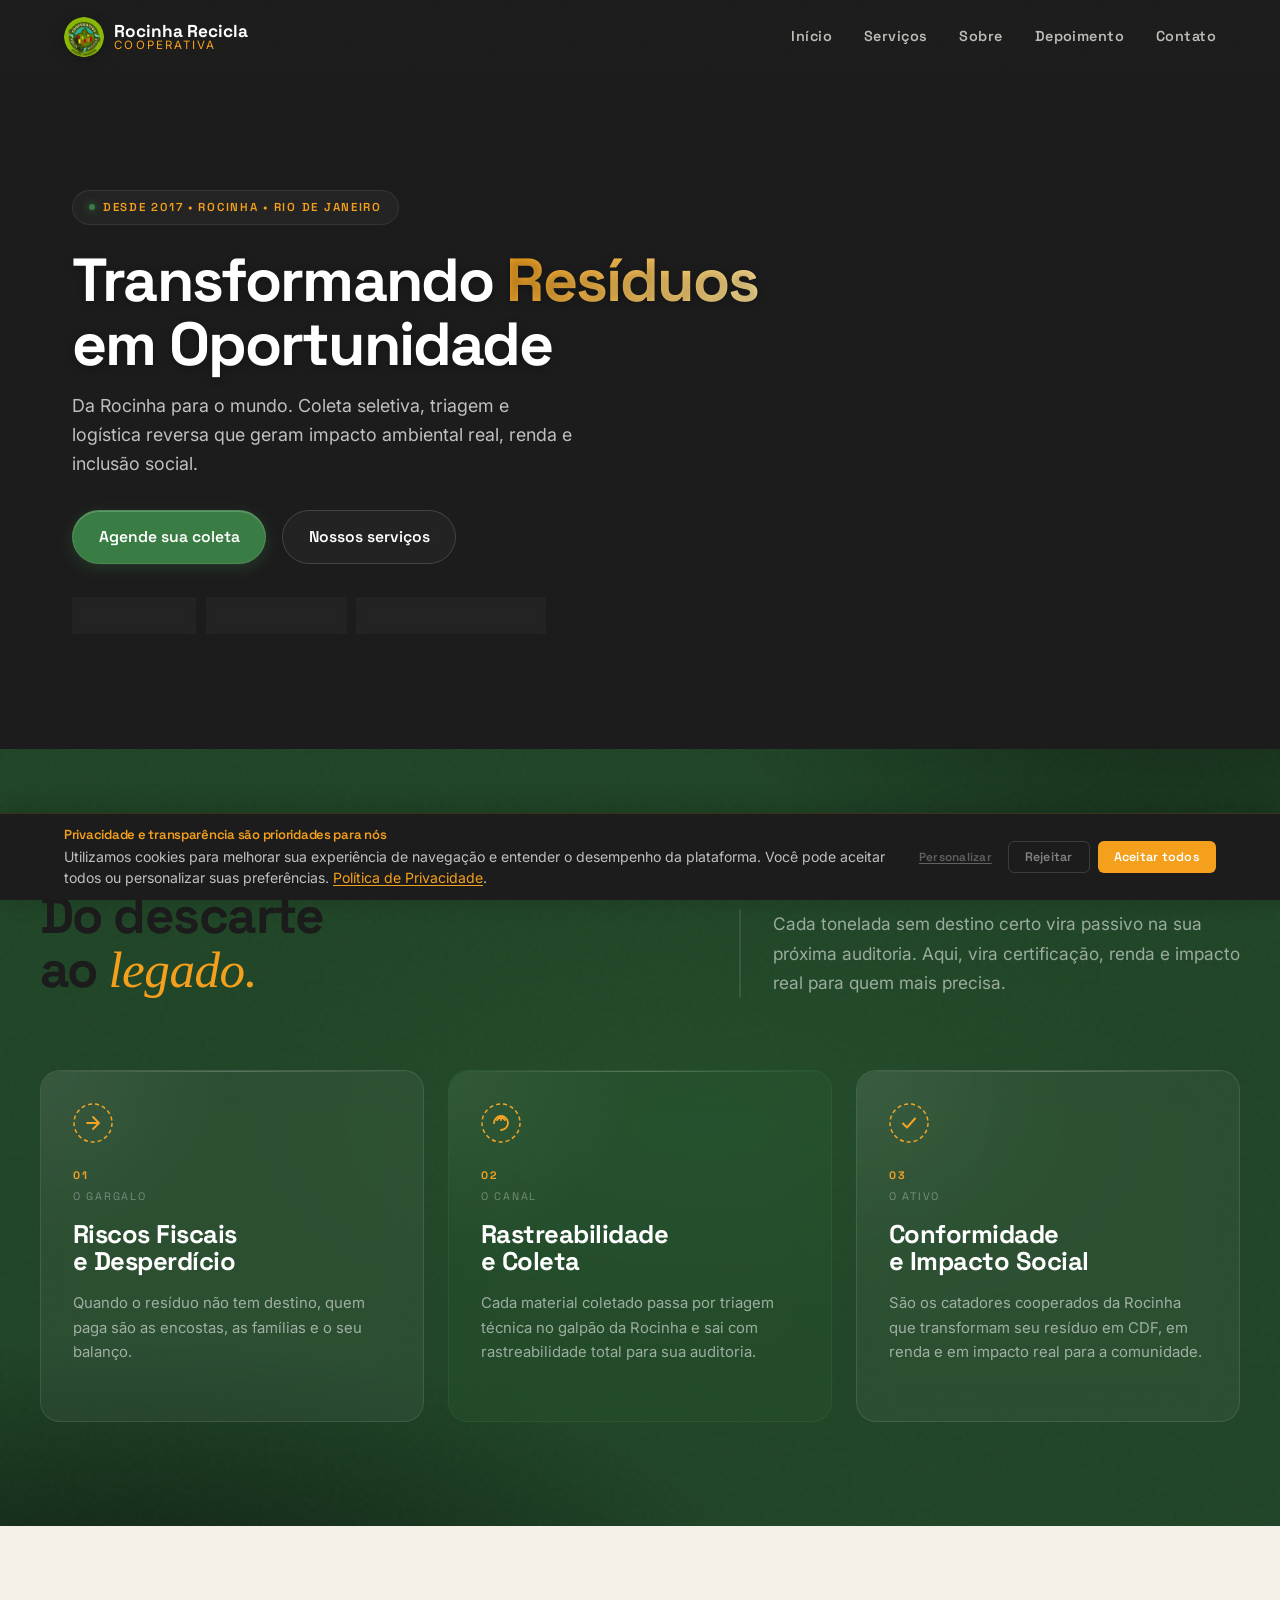
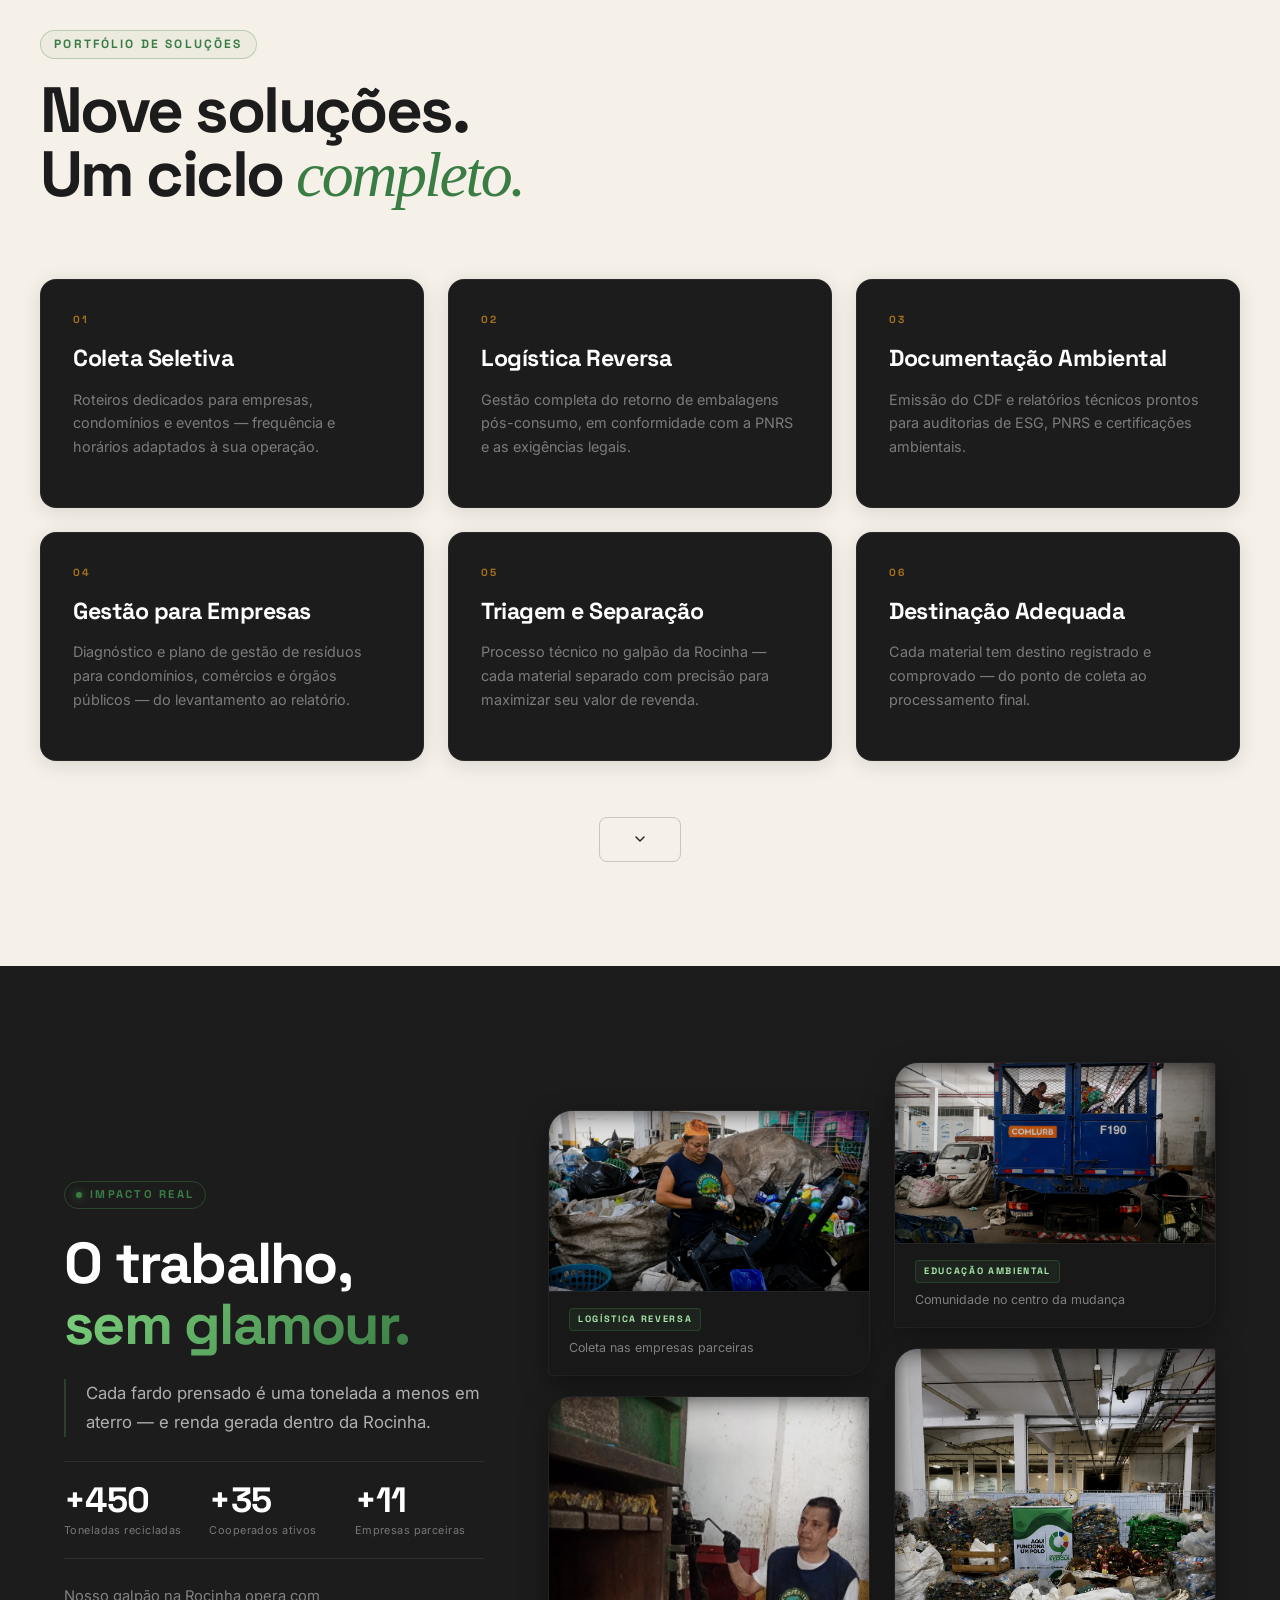
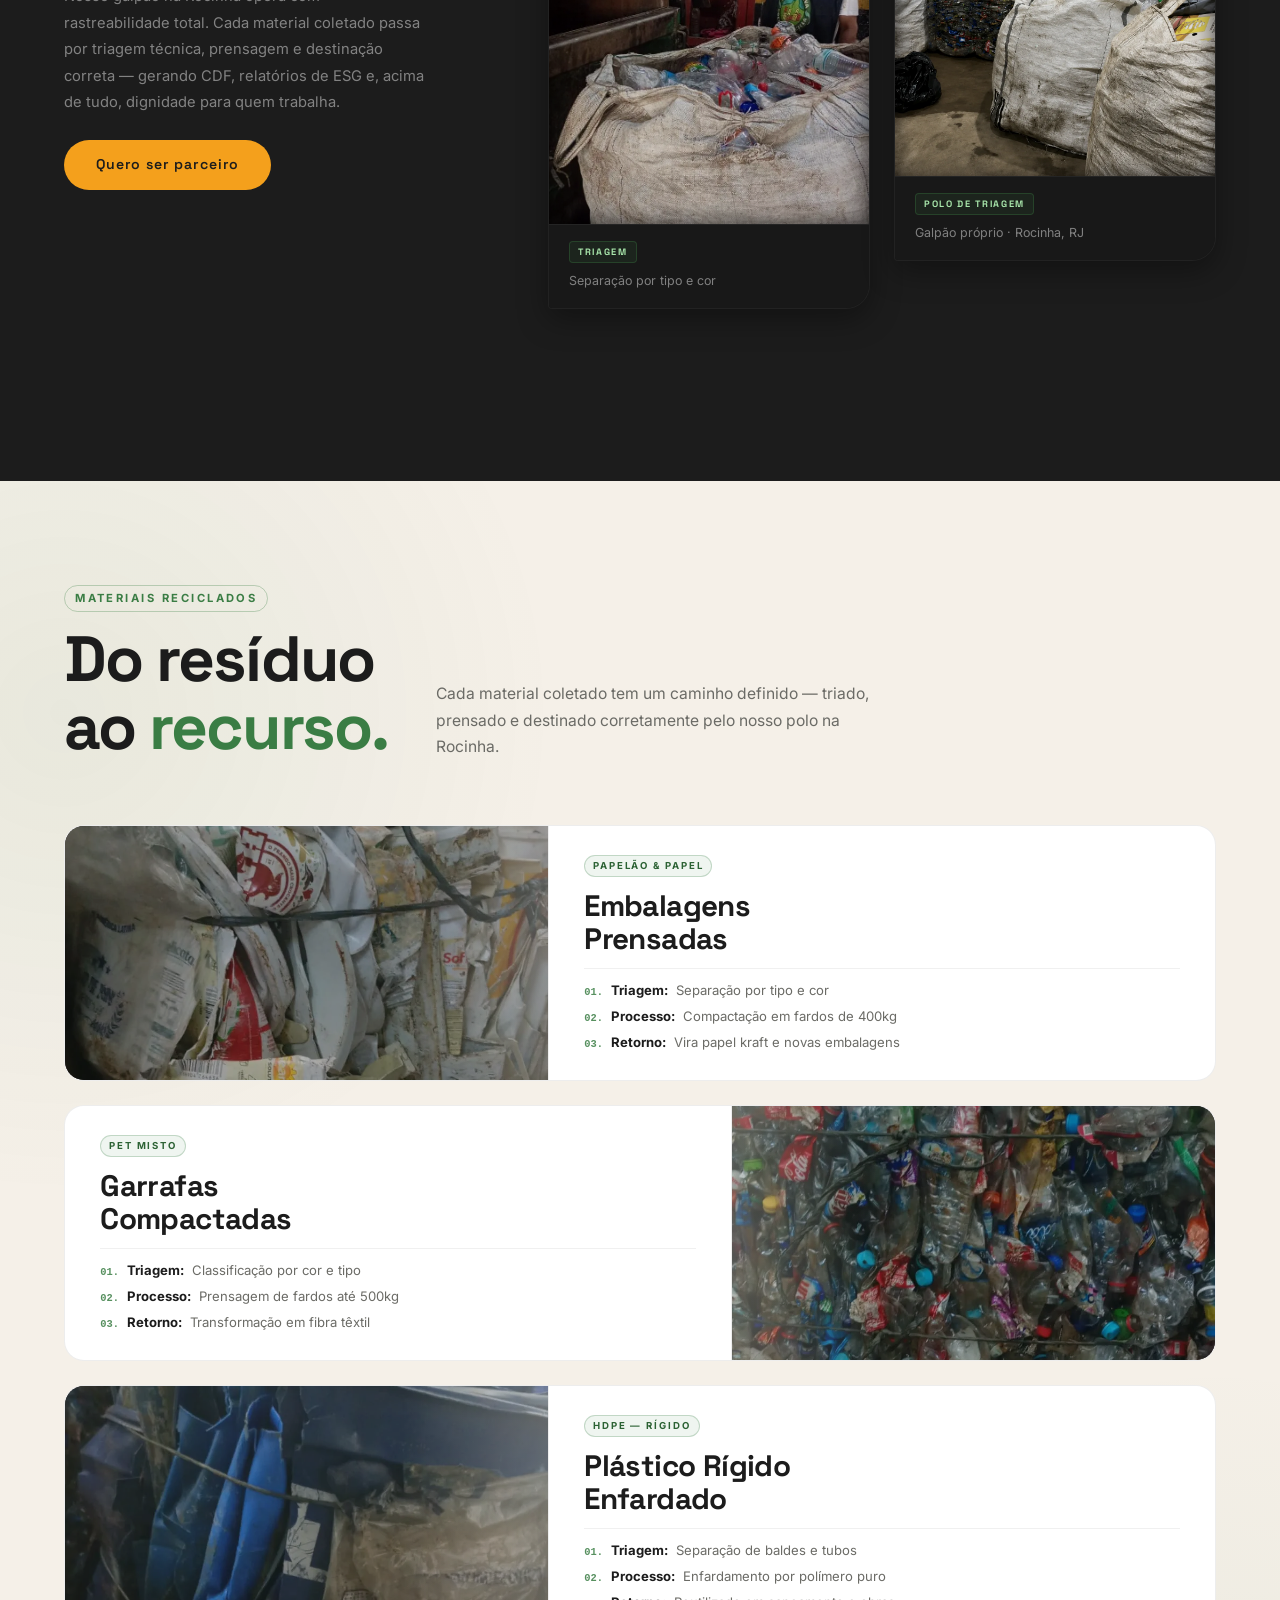
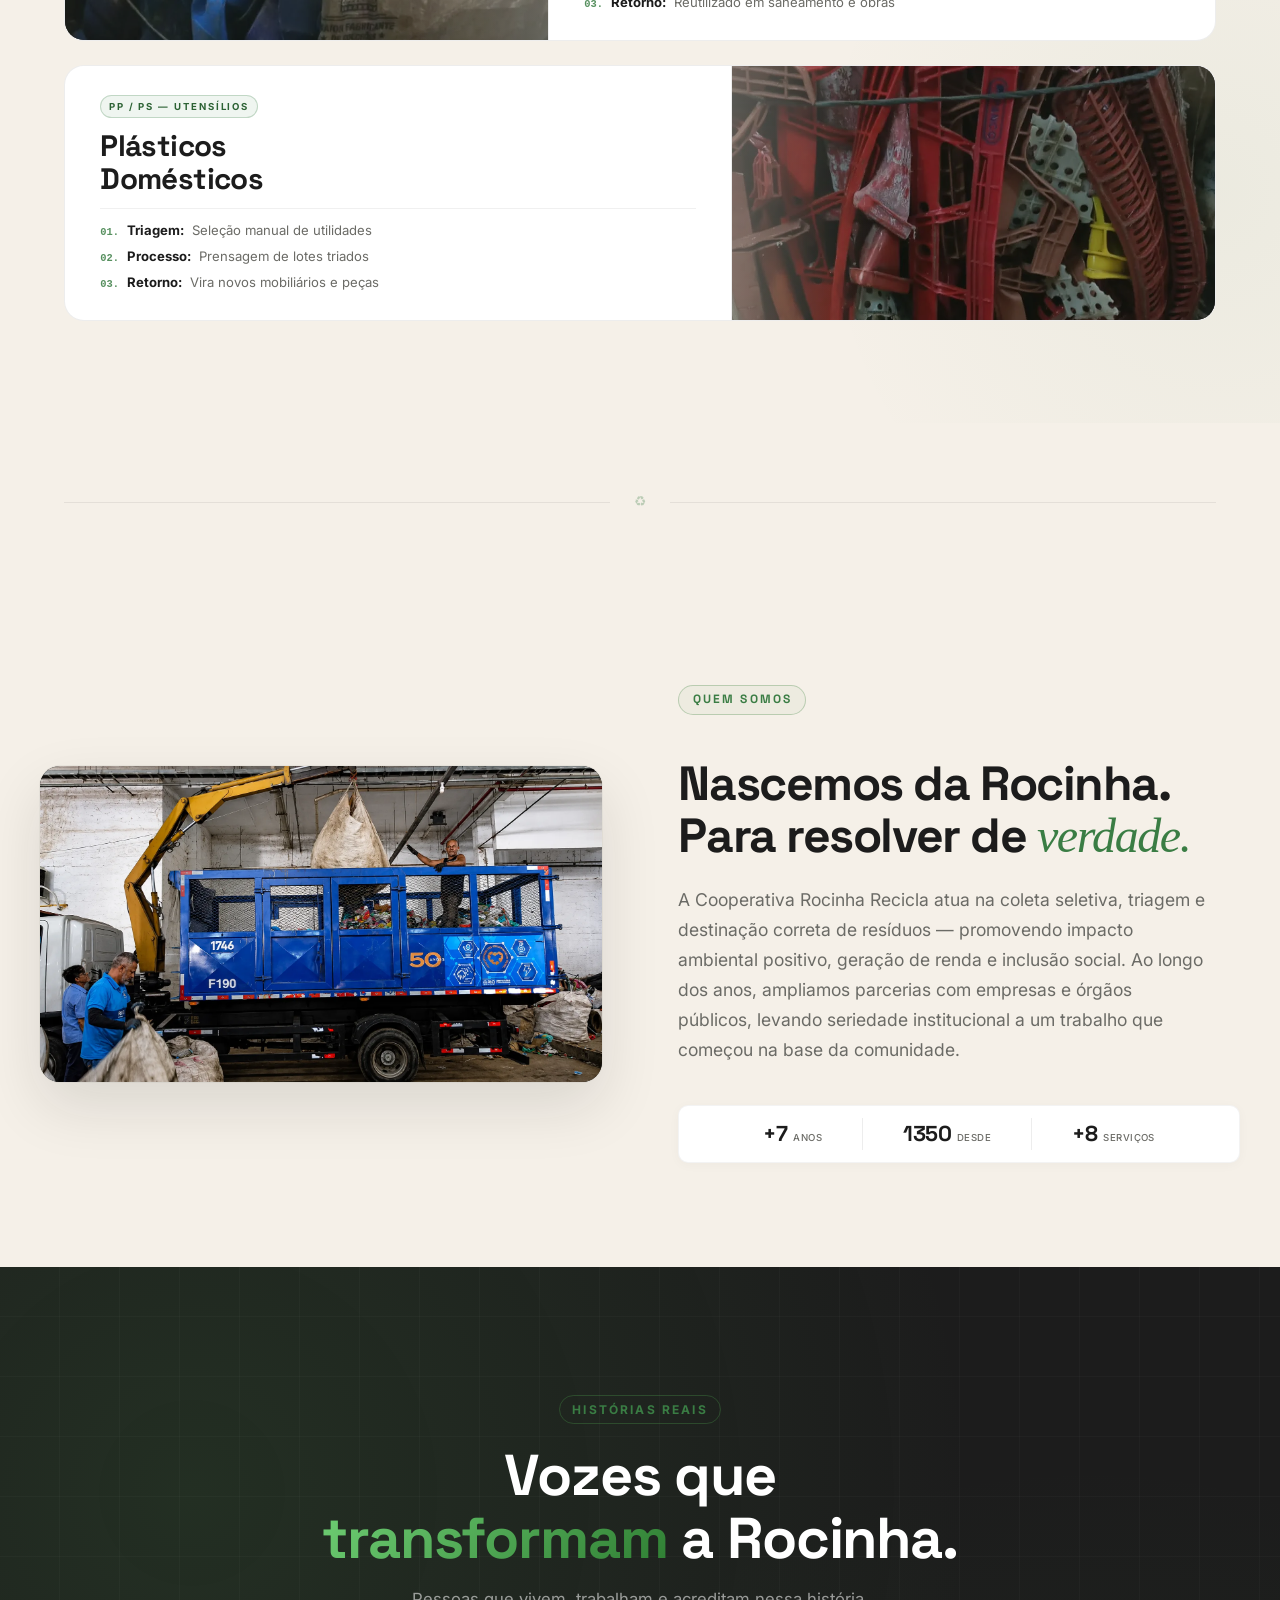
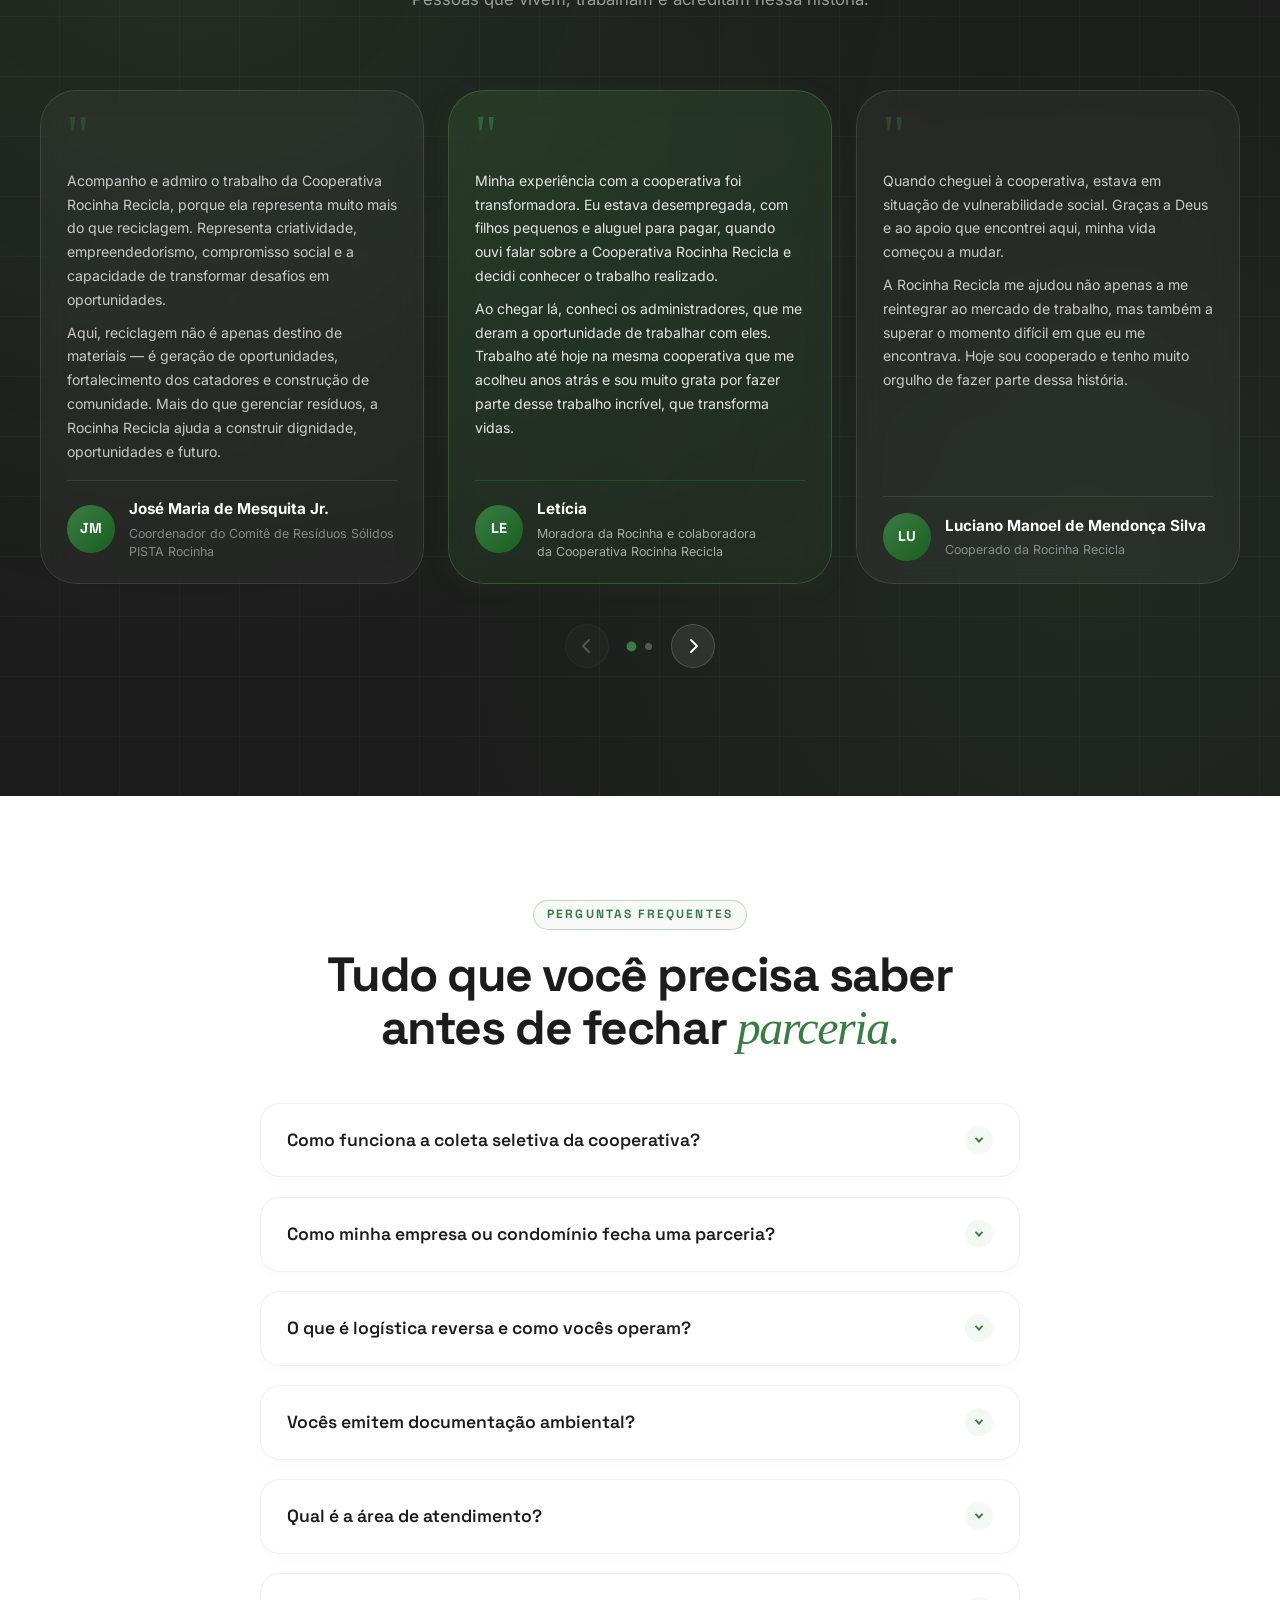
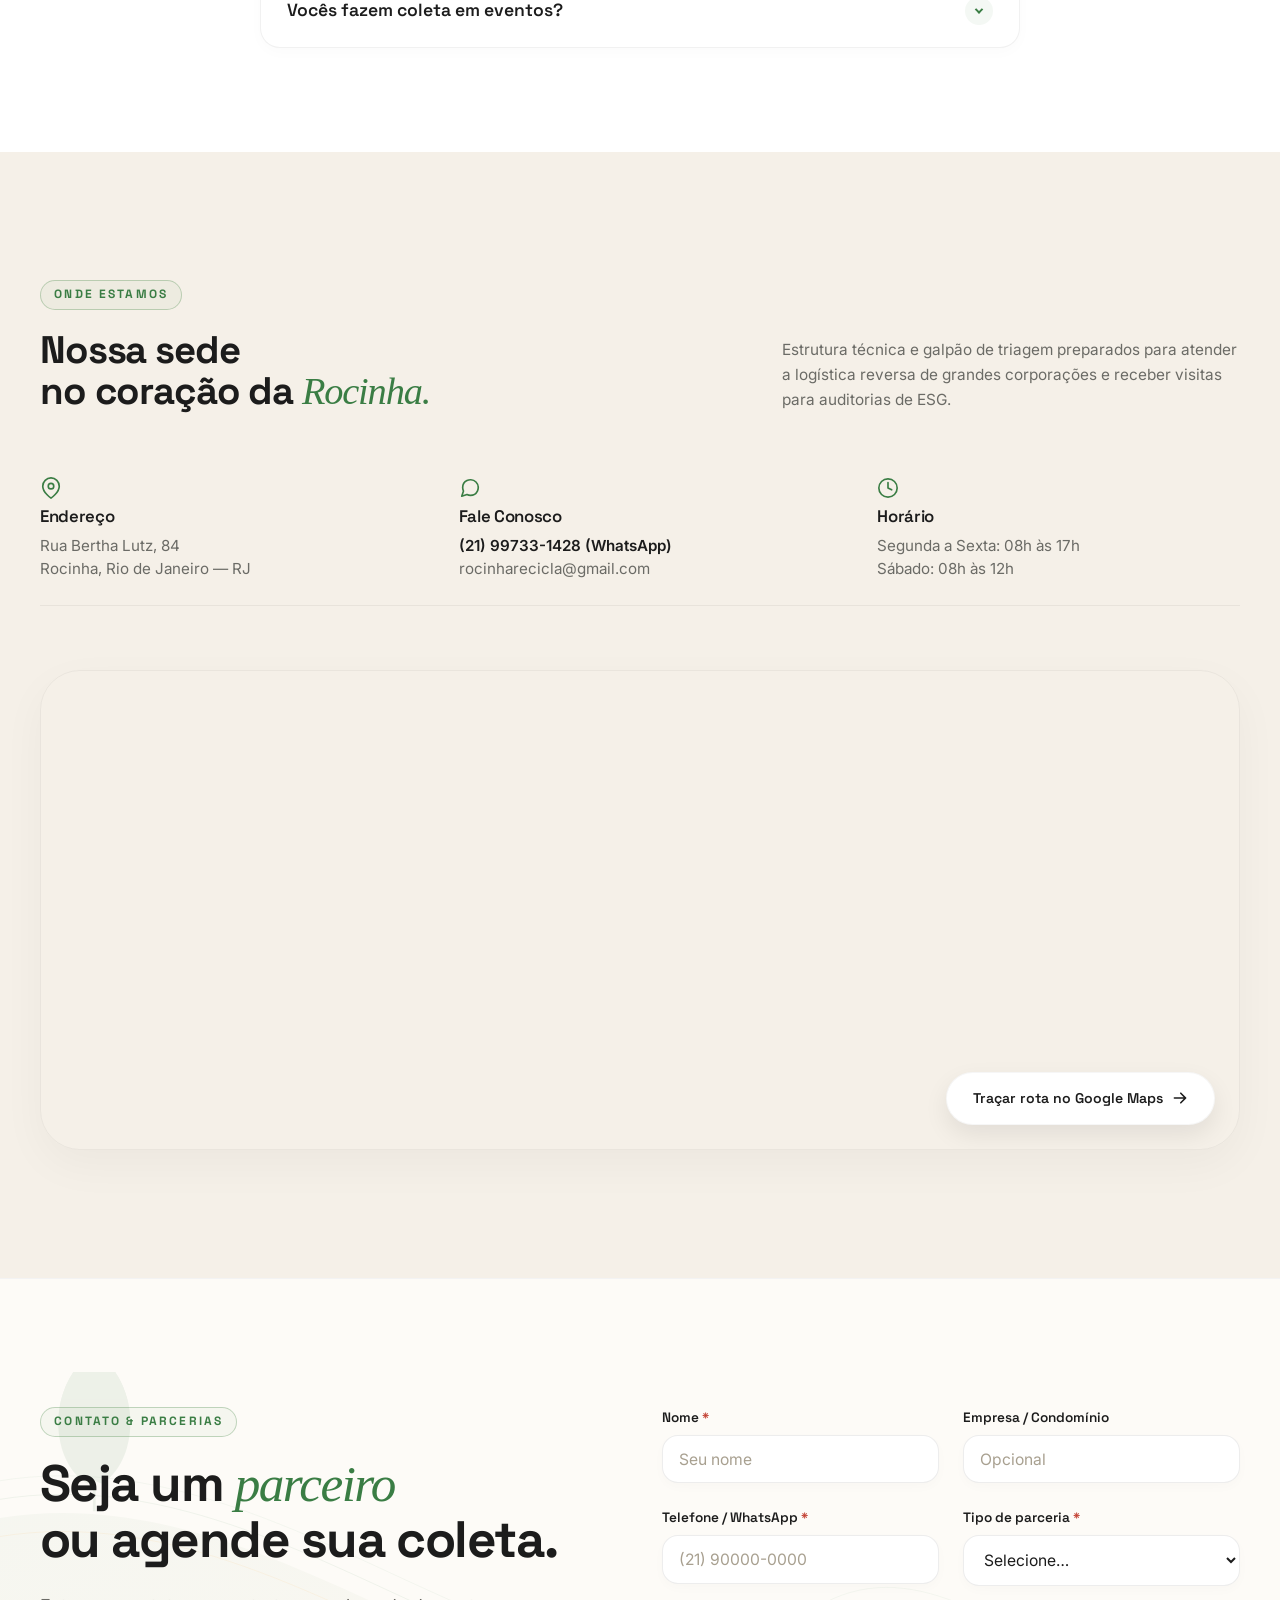
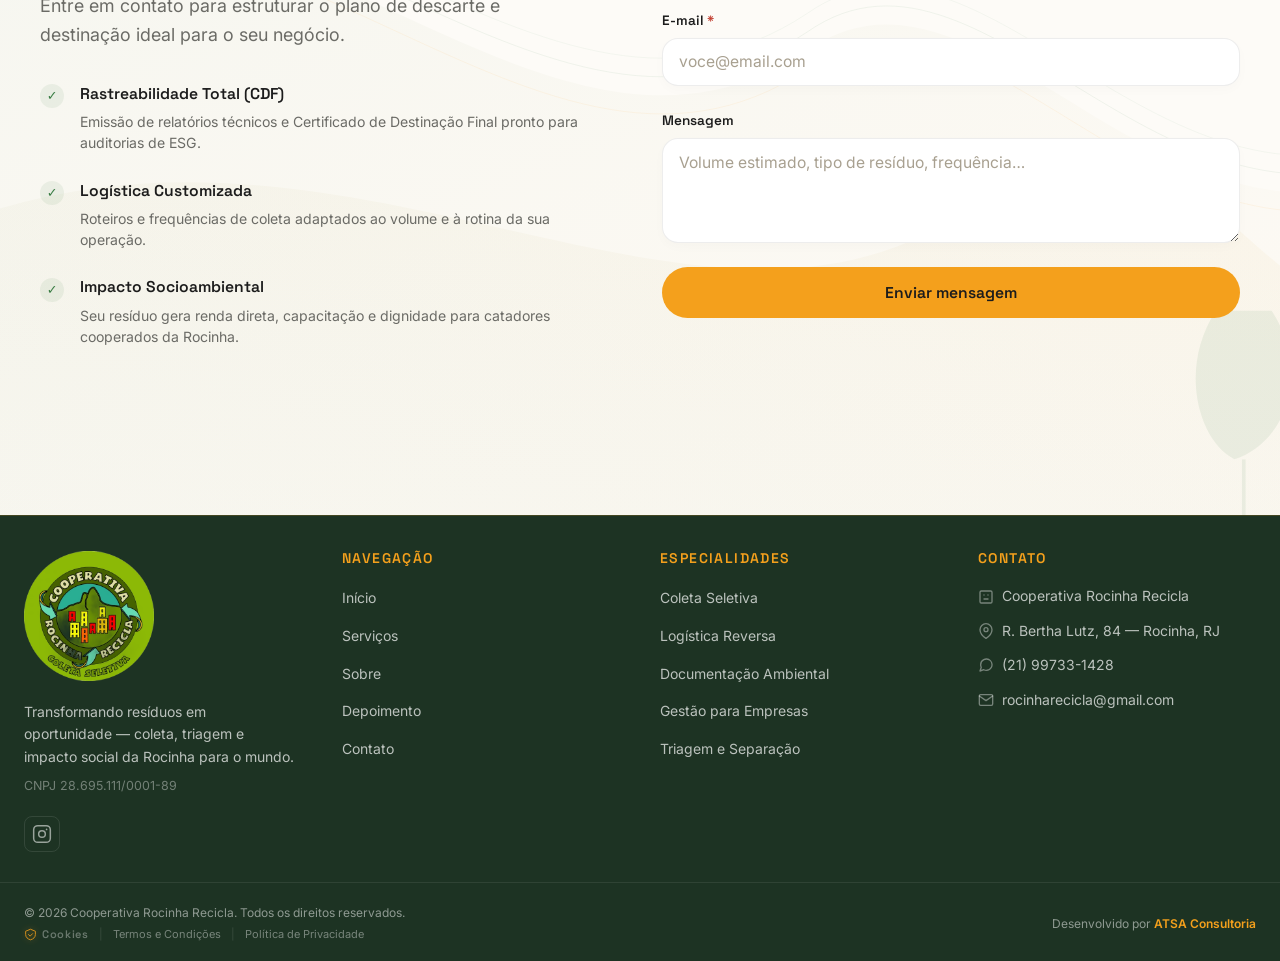
==== commit 1edfa9bb: "seo: implementa otimizacoes SEO/GEO completas - Adiciona Open Graph, Twitter Cards e geo tags - Impl" ====
--- a/index.html
+++ b/index.html
@@ -10,6 +10,213 @@
 <link href="https://fonts.googleapis.com/css2?family=Space+Grotesk:wght@500;600;700&family=Inter:wght@400;500;600&display=swap" rel="stylesheet">
 <link rel="stylesheet" href="https://cdnjs.cloudflare.com/ajax/libs/font-awesome/6.5.1/css/all.min.css">
 <link rel="shortcut icon" href="Assets/favicon-rocinha-recicla.ico" type="image/x-icon">
+<link rel="canonical" href="https://rocinharecicla.com.br/">
+
+<!-- Open Graph -->
+<meta property="og:title" content="Cooperativa Rocinha Recicla — Transformando Resíduos em Oportunidade">
+<meta property="og:description" content="Cooperativa de reciclagem, coleta seletiva e logística reversa na Rocinha, Rio de Janeiro. Desde 2017 transformando resíduos em renda e inclusão social.">
+<meta property="og:image" content="https://rocinharecicla.com.br/Assets/logo-cooperativa-rocinha-recicla.webp">
+<meta property="og:url" content="https://rocinharecicla.com.br/">
+<meta property="og:type" content="website">
+<meta property="og:locale" content="pt_BR">
+
+<!-- Twitter Cards -->
+<meta name="twitter:card" content="summary_large_image">
+<meta name="twitter:title" content="Cooperativa Rocinha Recicla — Transformando Resíduos em Oportunidade">
+<meta name="twitter:description" content="Cooperativa de reciclagem, coleta seletiva e logística reversa na Rocinha, Rio de Janeiro.">
+<meta name="twitter:image" content="https://rocinharecicla.com.br/Assets/logo-cooperativa-rocinha-recicla.webp">
+
+<!-- Geo tags -->
+<meta name="geo.region" content="BR-RJ">
+<meta name="geo.placename" content="Rio de Janeiro">
+<meta name="geo.position" content="-22.987;-43.247">
+<meta name="ICBM" content="-22.987, -43.247">
+
+<!-- Schema.org JSON-LD -->
+<script type="application/ld+json">
+{
+  "@context": "https://schema.org",
+  "@graph": [
+    {
+      "@type": "LocalBusiness",
+      "@id": "https://rocinharecicla.com.br/#negocio",
+      "name": "Cooperativa Rocinha Recicla",
+      "alternateName": "Cooperativa Rocinha Recicla | Coleta Seletiva | Logística Reversa | Reciclagem | Rio de Janeiro",
+      "url": "https://rocinharecicla.com.br/",
+      "logo": "https://rocinharecicla.com.br/Assets/logo-cooperativa-rocinha-recicla.webp",
+      "image": [
+        "https://rocinharecicla.com.br/Assets/galpao-triagem-cooperativa-rocinha-recicla.webp",
+        "https://rocinharecicla.com.br/Assets/equipe-cooperados-trabalho-comunitario.webp"
+      ],
+      "description": "Cooperativa de reciclagem, coleta seletiva e logística reversa na Rocinha, Rio de Janeiro. Desde 2017 transformando resíduos em renda e inclusão social.",
+      "telephone": "+55-21-99733-1428",
+      "email": "rocinharecicla@gmail.com",
+      "priceRange": "$$",
+      "currenciesAccepted": "BRL",
+      "paymentAccepted": "PIX, Transferência Bancária",
+      "foundingDate": "2017",
+      "address": {
+        "@type": "PostalAddress",
+        "streetAddress": "Rua Bertha Lutz, 84",
+        "addressLocality": "Rio de Janeiro",
+        "addressRegion": "RJ",
+        "postalCode": "22450-290",
+        "addressCountry": "BR"
+      },
+      "geo": {
+        "@type": "GeoCoordinates",
+        "latitude": -22.987,
+        "longitude": -43.247
+      },
+      "openingHoursSpecification": [
+        {
+          "@type": "OpeningHoursSpecification",
+          "dayOfWeek": ["Monday", "Tuesday", "Wednesday", "Thursday", "Friday"],
+          "opens": "08:00",
+          "closes": "17:00"
+        },
+        {
+          "@type": "OpeningHoursSpecification",
+          "dayOfWeek": ["Saturday"],
+          "opens": "08:00",
+          "closes": "12:00"
+        }
+      ],
+      "areaServed": [
+        {
+          "@type": "City",
+          "name": "Rio de Janeiro",
+          "containedInPlace": {
+            "@type": "State",
+            "name": "Rio de Janeiro"
+          }
+        },
+        { "@type": "Place", "name": "Rocinha" },
+        { "@type": "Place", "name": "São Conrado" },
+        { "@type": "Place", "name": "Gávea" },
+        { "@type": "Place", "name": "Leblon" },
+        { "@type": "Place", "name": "Ipanema" },
+        { "@type": "Place", "name": "Copacabana" }
+      ],
+      "hasOfferCatalog": {
+        "@type": "OfferCatalog",
+        "name": "Serviços da Cooperativa Rocinha Recicla",
+        "itemListElement": [
+          {
+            "@type": "Offer",
+            "itemOffered": {
+              "@type": "Service",
+              "name": "Coleta Seletiva",
+              "description": "Coleta programada de resíduos recicláveis para empresas, condomínios e eventos.",
+              "areaServed": "Rio de Janeiro – RJ",
+              "provider": { "@id": "https://rocinharecicla.com.br/#negocio" }
+            }
+          },
+          {
+            "@type": "Offer",
+            "itemOffered": {
+              "@type": "Service",
+              "name": "Logística Reversa",
+              "description": "Retorno de embalagens e resíduos pós-consumo ao ciclo produtivo conforme a PNRS.",
+              "areaServed": "Rio de Janeiro – RJ",
+              "provider": { "@id": "https://rocinharecicla.com.br/#negocio" }
+            }
+          },
+          {
+            "@type": "Offer",
+            "itemOffered": {
+              "@type": "Service",
+              "name": "Documentação Ambiental",
+              "description": "Relatórios e comprovantes de destinação para auditorias e relatórios ESG.",
+              "areaServed": "Rio de Janeiro – RJ",
+              "provider": { "@id": "https://rocinharecicla.com.br/#negocio" }
+            }
+          }
+        ]
+      },
+      "sameAs": [
+        "https://g.co/kgs/rocinharecicla",
+        "https://www.instagram.com/rocinharecicla"
+      ]
+    },
+    {
+      "@type": "WebSite",
+      "@id": "https://rocinharecicla.com.br/#website",
+      "url": "https://rocinharecicla.com.br/",
+      "name": "Cooperativa Rocinha Recicla | Coleta Seletiva | Logística Reversa | Reciclagem | Rio de Janeiro",
+      "publisher": { "@id": "https://rocinharecicla.com.br/#negocio" },
+      "inLanguage": "pt-BR"
+    },
+    {
+      "@type": "WebPage",
+      "@id": "https://rocinharecicla.com.br/#webpage",
+      "url": "https://rocinharecicla.com.br/",
+      "name": "Cooperativa Rocinha Recicla — Transformando Resíduos em Oportunidade",
+      "description": "Cooperativa de reciclagem, coleta seletiva e logística reversa na Rocinha, Rio de Janeiro. Desde 2017 transformando resíduos em renda e inclusão social.",
+      "isPartOf": { "@id": "https://rocinharecicla.com.br/#website" },
+      "about": { "@id": "https://rocinharecicla.com.br/#negocio" },
+      "inLanguage": "pt-BR",
+      "datePublished": "2024-06-10",
+      "dateModified": "2024-06-10"
+    },
+    {
+      "@type": "FAQPage",
+      "@id": "https://rocinharecicla.com.br/#faq",
+      "mainEntity": [
+        {
+          "@type": "Question",
+          "name": "Como funciona a coleta seletiva da cooperativa?",
+          "acceptedAnswer": {
+            "@type": "Answer",
+            "text": "Definimos juntos os pontos, a frequência e os tipos de material. Nossa equipe recolhe, transporta e leva tudo ao polo de triagem, onde o material é separado e enfardado para destinação correta."
+          }
+        },
+        {
+          "@type": "Question",
+          "name": "Como minha empresa ou condomínio fecha uma parceria?",
+          "acceptedAnswer": {
+            "@type": "Answer",
+            "text": "Basta enviar uma mensagem pelo formulário ou WhatsApp. Avaliamos o volume e o tipo de resíduo, montamos um plano de coleta e formalizamos a parceria — com documentação ambiental inclusa."
+          }
+        },
+        {
+          "@type": "Question",
+          "name": "O que é logística reversa e como vocês operam?",
+          "acceptedAnswer": {
+            "@type": "Answer",
+            "text": "É o retorno de embalagens e resíduos pós-consumo ao ciclo produtivo. Operamos a coleta, a triagem e a destinação desses materiais conforme a Política Nacional de Resíduos Sólidos."
+          }
+        },
+        {
+          "@type": "Question",
+          "name": "Vocês emitem documentação ambiental?",
+          "acceptedAnswer": {
+            "@type": "Answer",
+            "text": "Sim. Emitimos relatórios e comprovantes de destinação que ajudam sua empresa em auditorias, relatórios de ESG e cumprimento de obrigações ambientais."
+          }
+        },
+        {
+          "@type": "Question",
+          "name": "Qual é a área de atendimento?",
+          "acceptedAnswer": {
+            "@type": "Answer",
+            "text": "Atendemos a Rocinha, o entorno e diversas regiões do Rio de Janeiro. Para coletas fora da área, fale conosco para avaliarmos a logística."
+          }
+        },
+        {
+          "@type": "Question",
+          "name": "Vocês fazem coleta em eventos?",
+          "acceptedAnswer": {
+            "@type": "Answer",
+            "text": "Fazemos. Montamos a coleta seletiva do evento, do planejamento à destinação, e entregamos o relatório de impacto ao final."
+          }
+        }
+      ]
+    }
+  ]
+}
+</script>
+
 <link rel="stylesheet" href="style.css">
 </head>
 <body>
@@ -759,7 +966,7 @@
       <!-- Coluna 1: Marca -->
       <div class="footer-brand">
         <div class="footer-logo">
-          <img src="Assets/logo-cooperativa-rocinha-recicla.webp" alt="Logotipo da Cooperativa Rocinha Recicla" width="180" height="auto">
+          <img src="Assets/logo-cooperativa-rocinha-recicla.webp" alt="Logotipo da Cooperativa Rocinha Recicla" width="180" height="50">
         </div>
         <p class="footer-brand__desc">Transformando resíduos em oportunidade — coleta, triagem e impacto social da Rocinha para o mundo.</p>
         <p class="footer-brand__cnpj">CNPJ 28.695.111/0001-89</p>
@@ -1035,6 +1242,7 @@
     </a>
 </div>
 
+<script src="script.js" defer></script>
 <script src="cookie-banner.js" defer></script>
 <script>
 (function(){
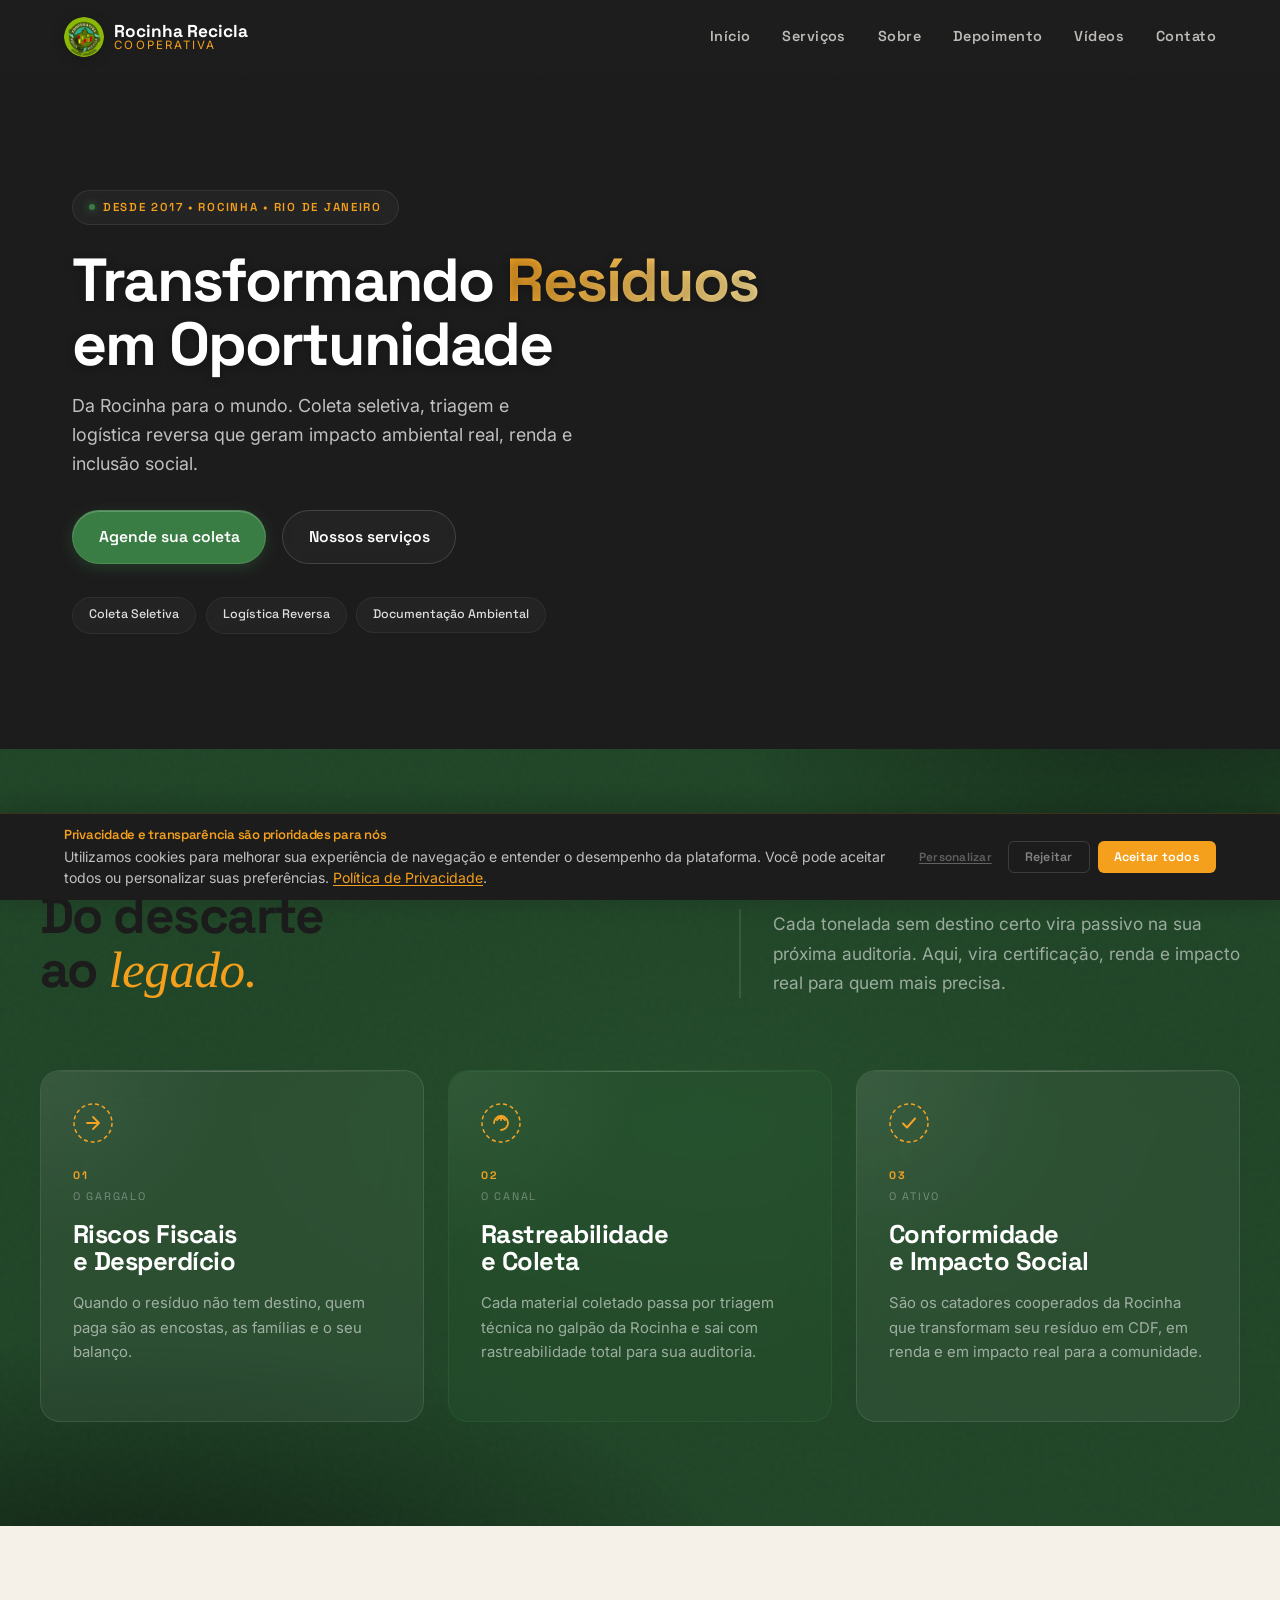
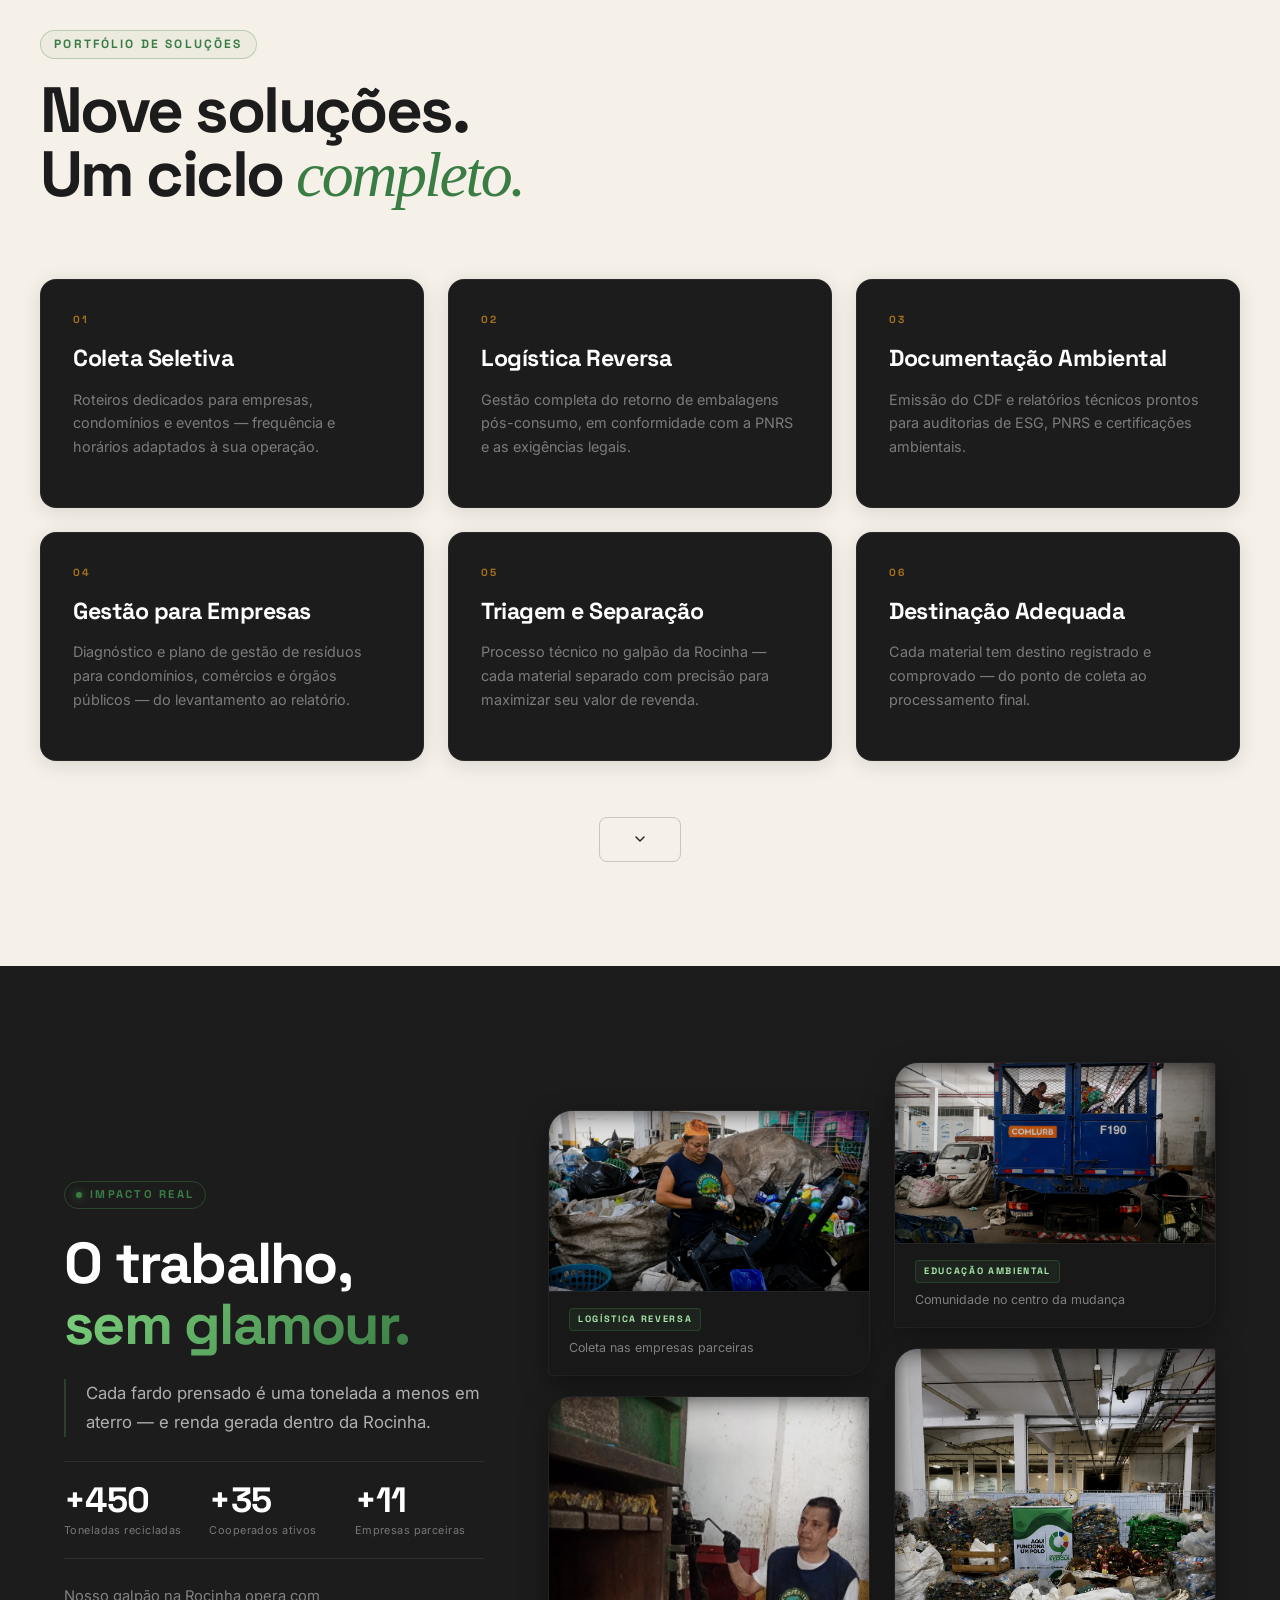
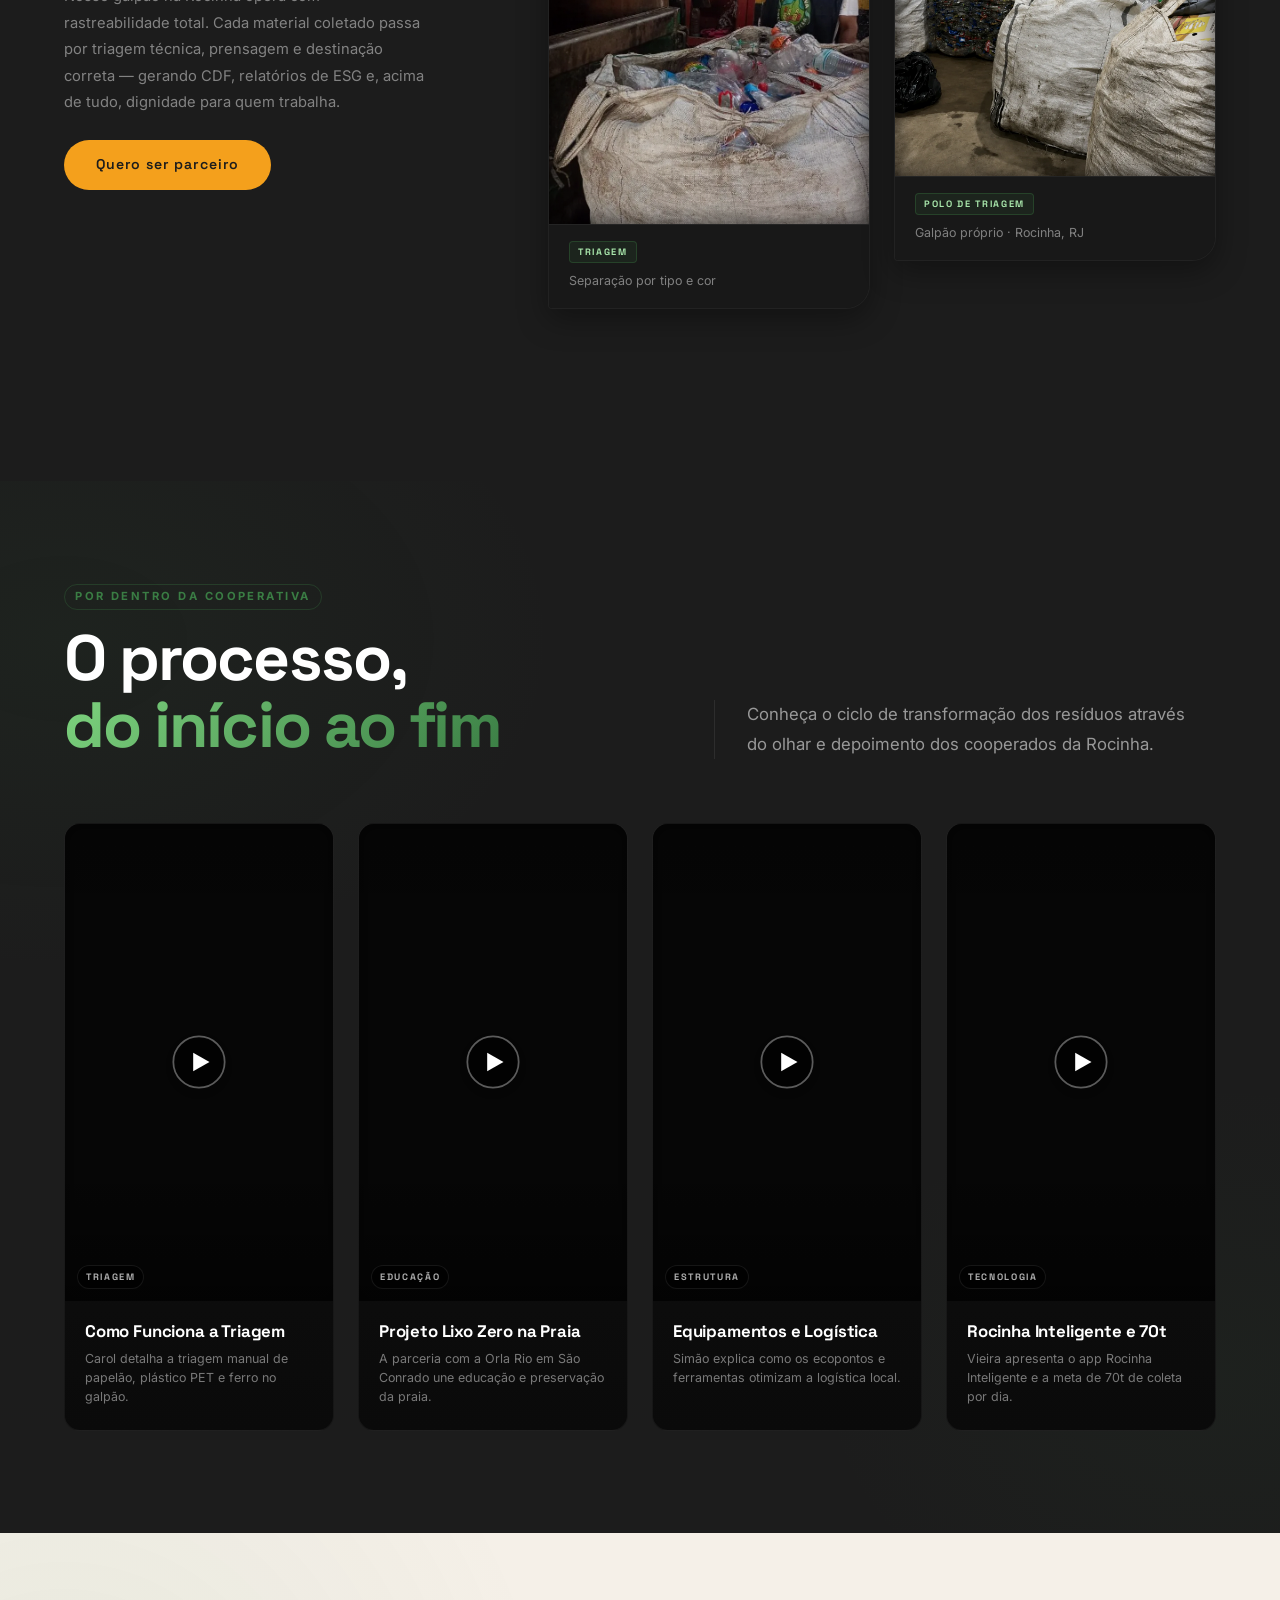
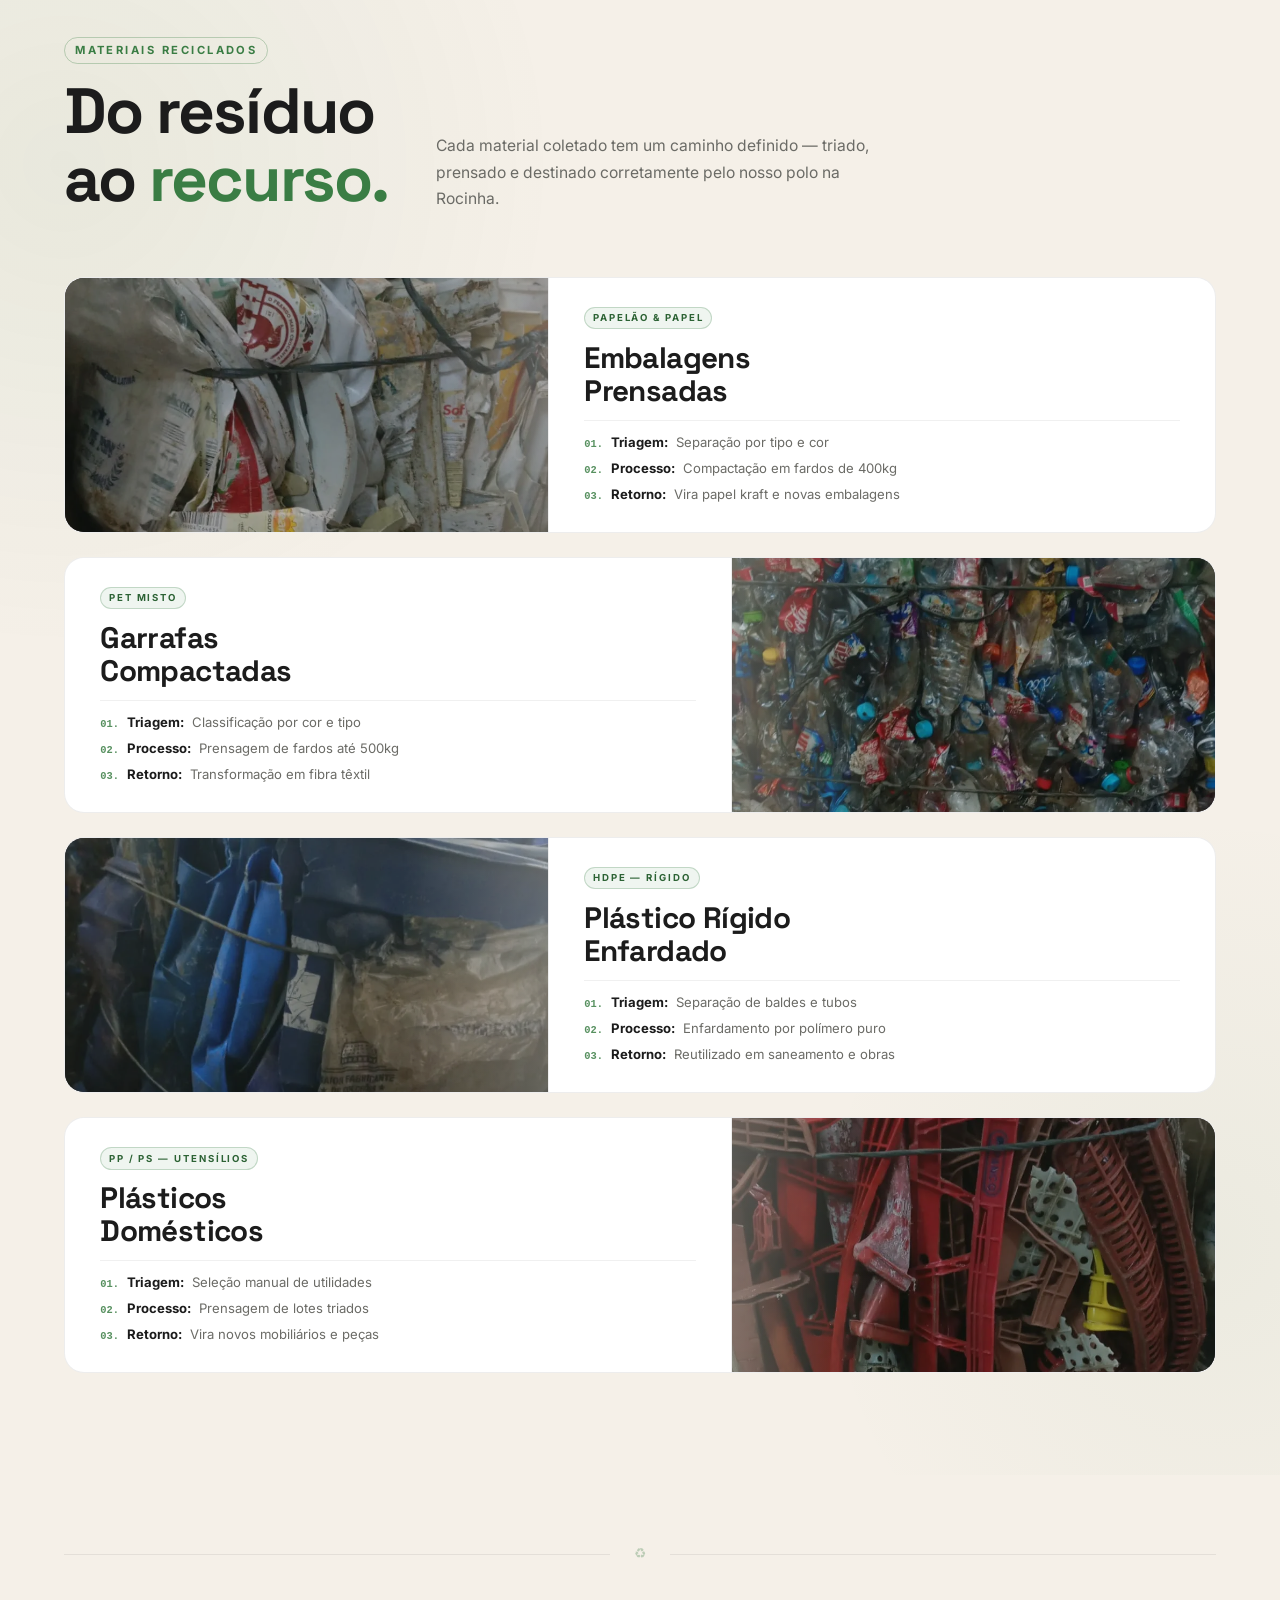
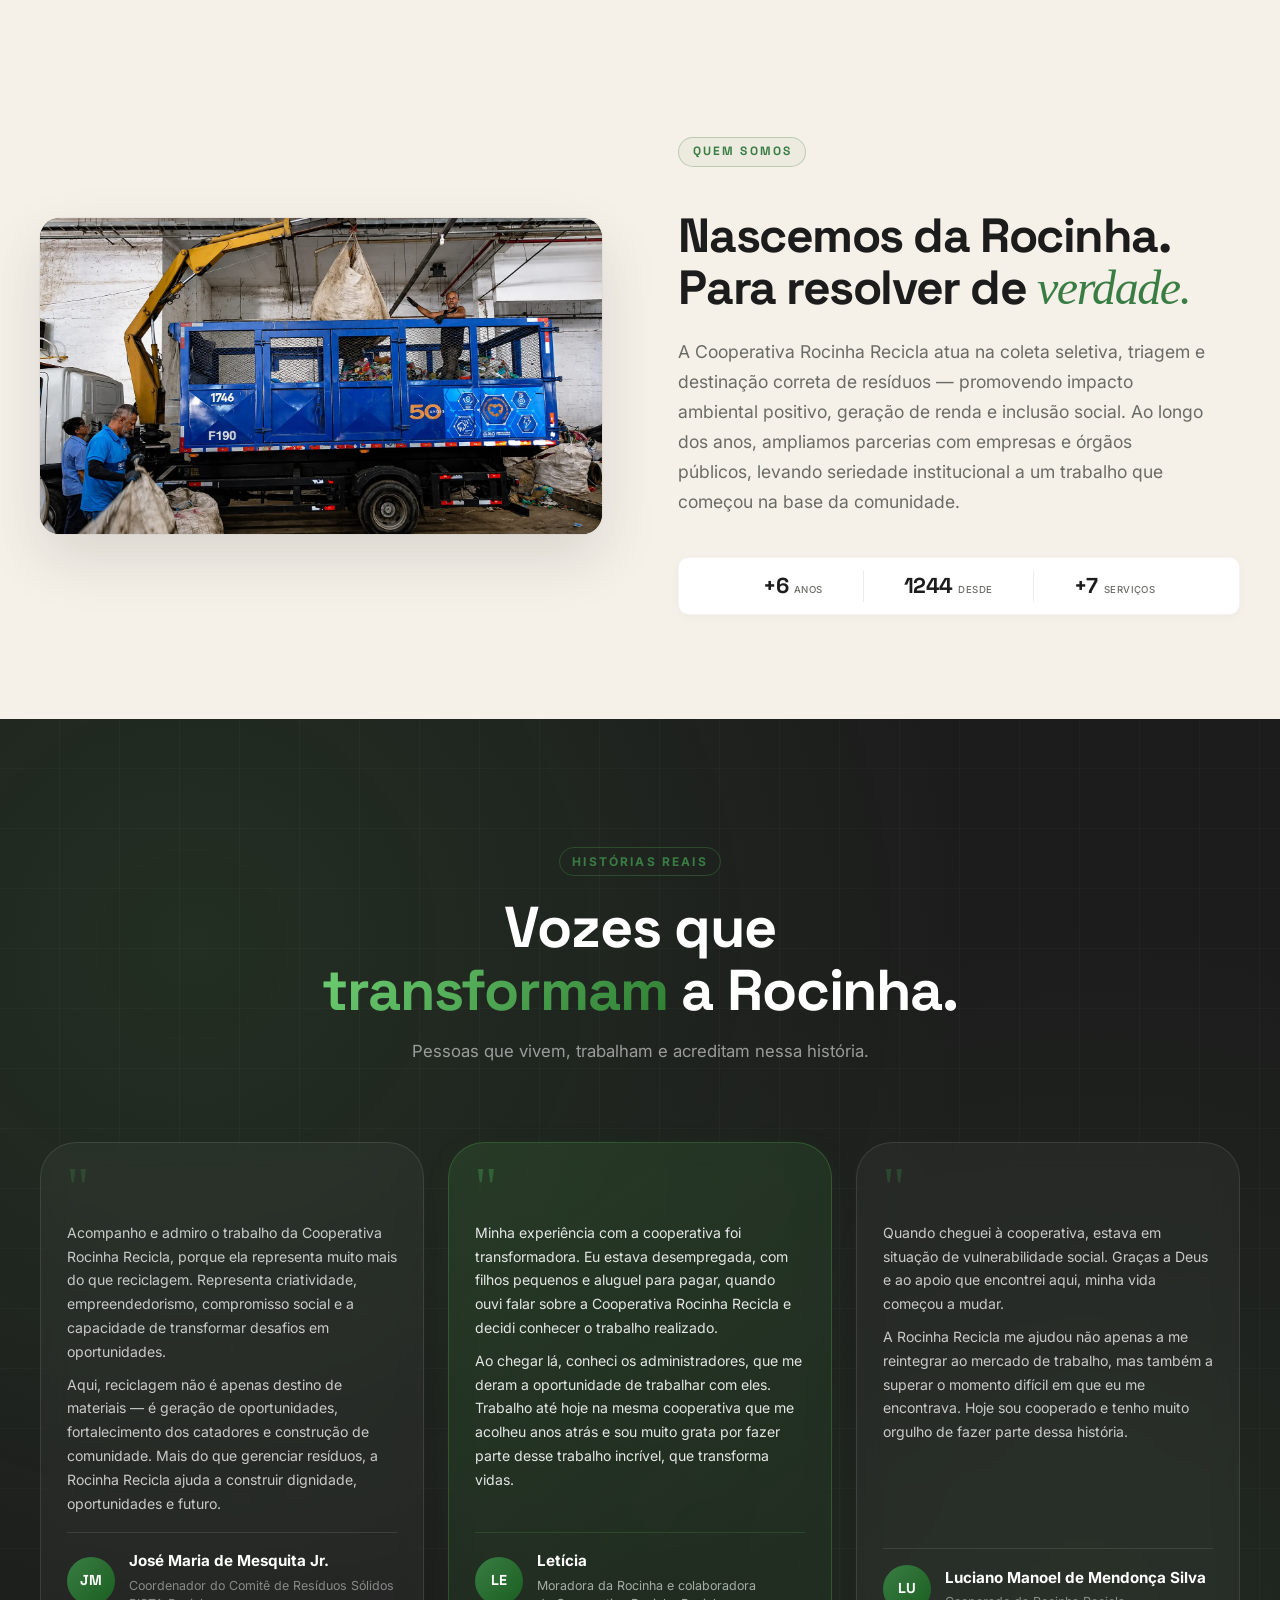
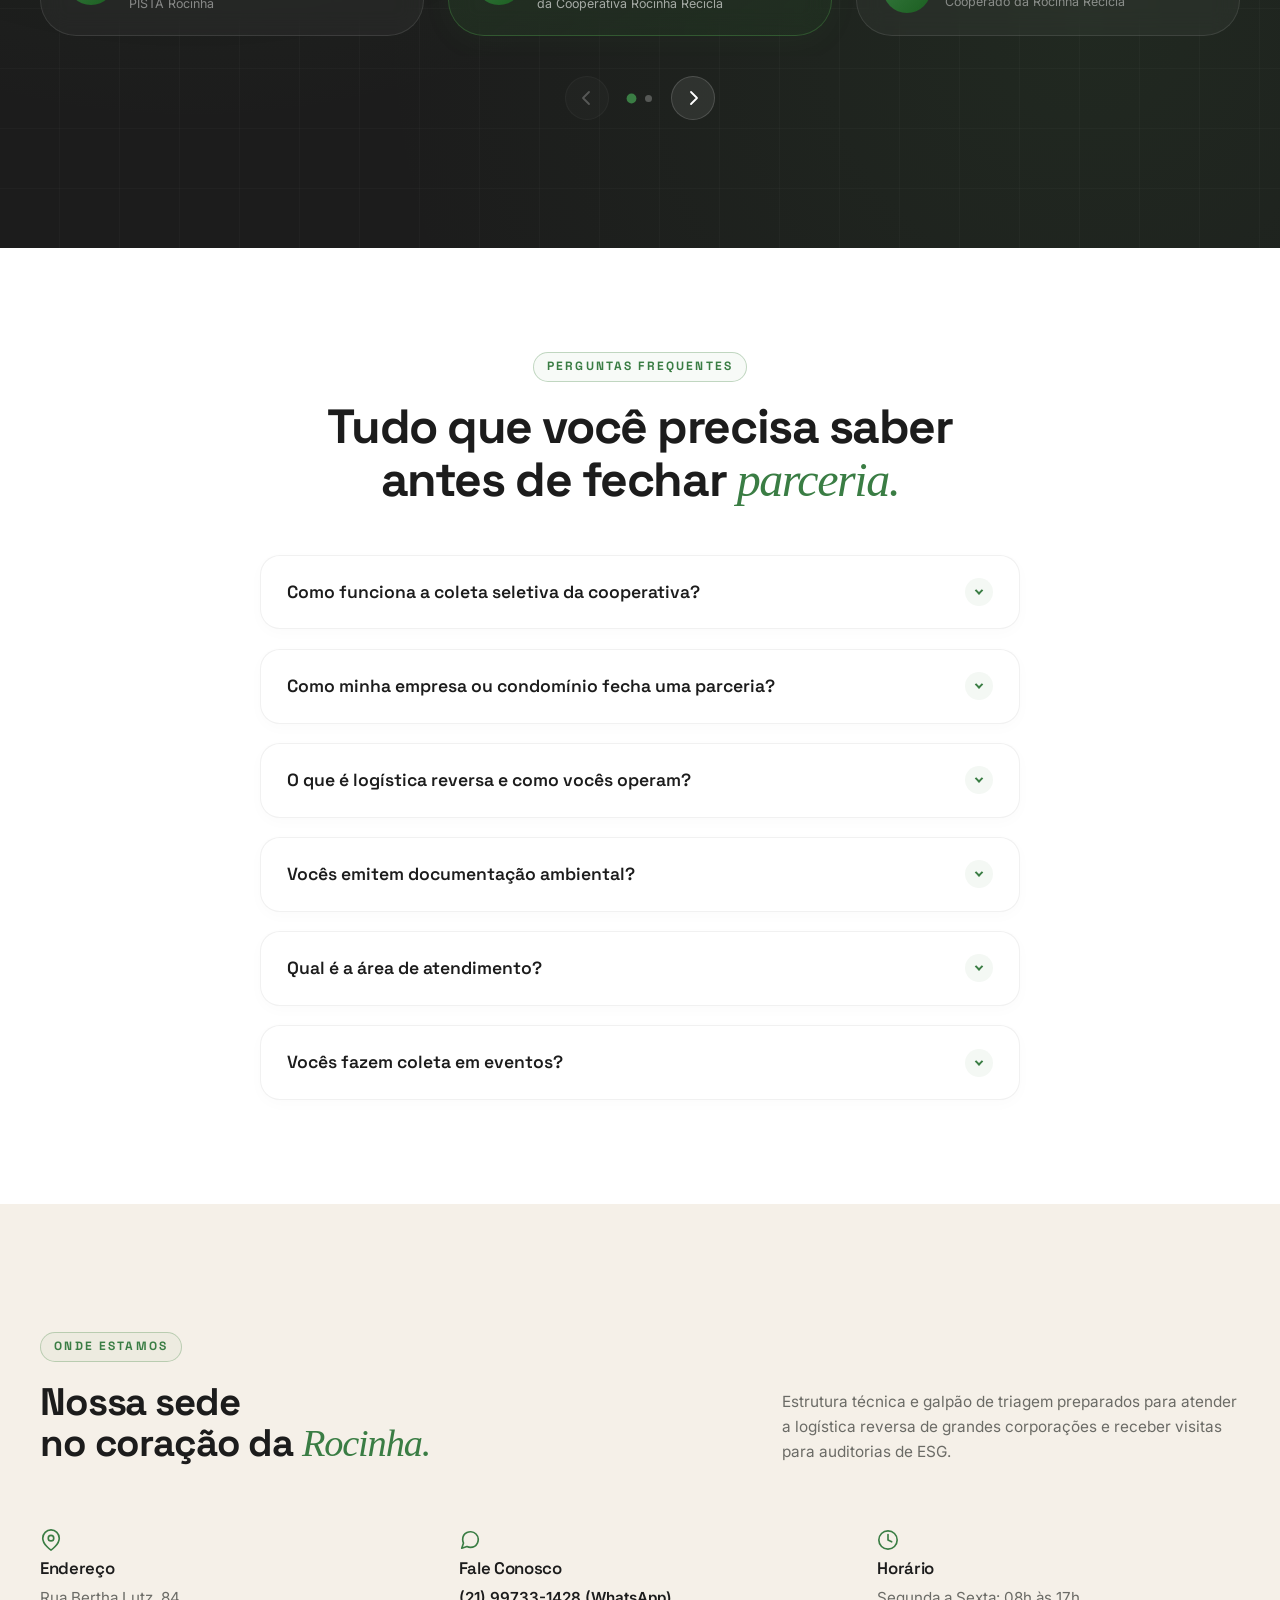
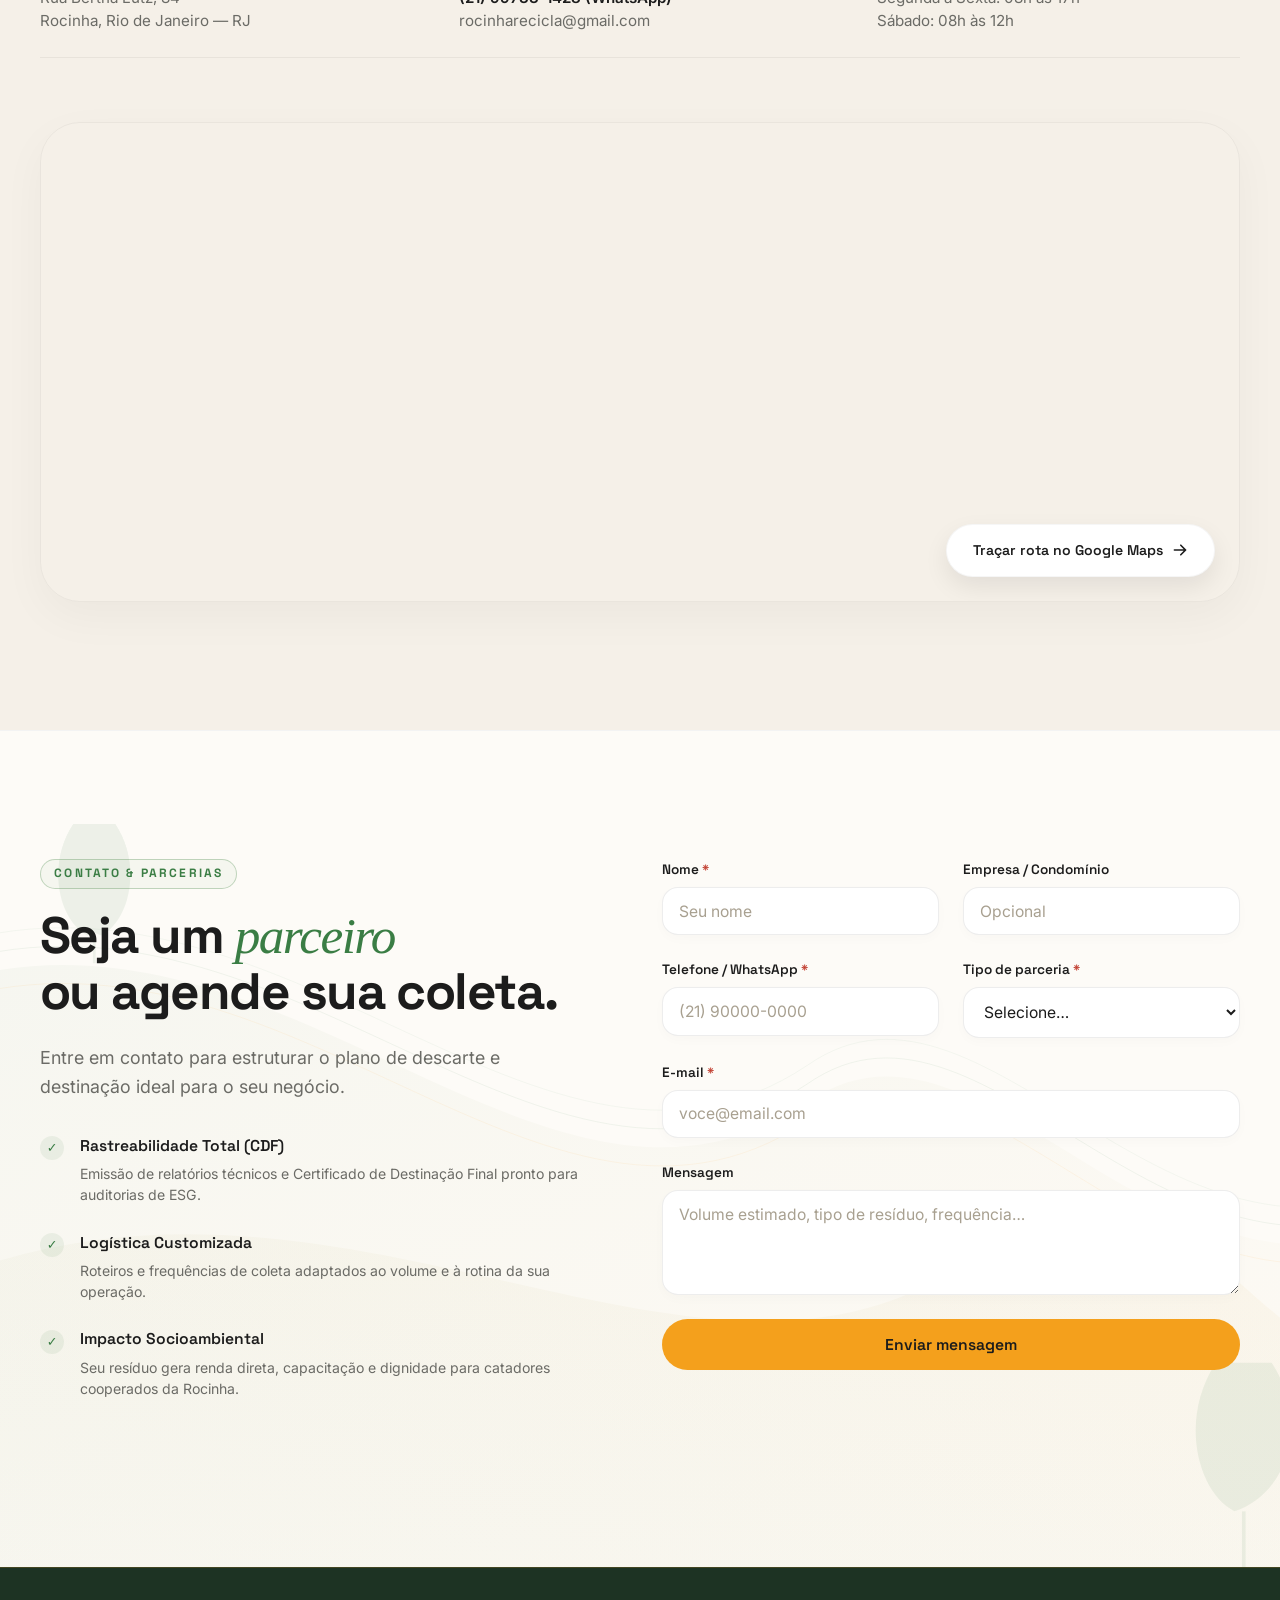
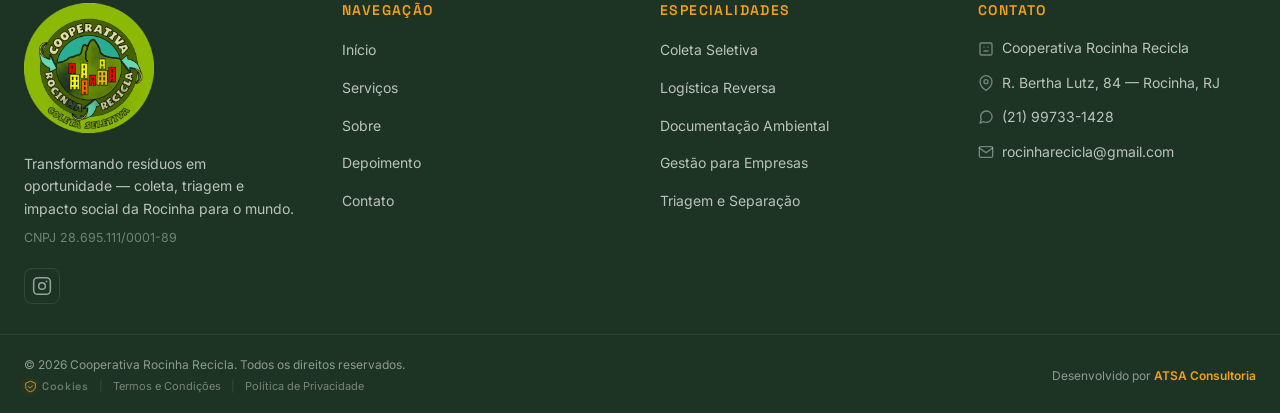
==== commit ace8b6a6: "feat: initialize Cooperativa Rocinha Recicla landing page project with SEO schema and structure" ====
--- a/index.html
+++ b/index.html
@@ -242,6 +242,7 @@
       <a href="#servicos">Serviços</a>
       <a href="#sobre">Sobre</a>
       <a href="#testemunhos">Depoimento</a>
+      <a href="#videos">Vídeos</a>
       <a href="#contato">Contato</a>
     </nav>
 
@@ -257,7 +258,7 @@
 <section class="hero" id="inicio">
   <div class="hero__video-wrapper" data-anim="hero-img">
     <video class="hero__bg-video" autoplay loop muted playsinline>
-      <source src="Assets/video-logistica-reversa-cooperativa-rocinha.mp4" type="video/mp4">
+      <source src="https://files.catbox.moe/ahf5e8.mp4" type="video/mp4">
     </video>
     <div class="hero__bg-overlay"></div>
   </div>
@@ -505,6 +506,156 @@
     </div>
   </section>
 
+<!-- ============ VÍDEOS — O PROCESSO NA ROCINHA ============ -->
+<section class="videos" id="videos">
+  <div class="videos__inner">
+
+    <!-- Cabeçalho editorial -->
+    <div class="videos__head" data-anim="service">
+      <div class="videos__head-left">
+        <span class="videos__eyebrow">Por dentro da cooperativa</span>
+        <h2 class="videos__title">O processo,<br><em>do início ao fim</em></h2>
+      </div>
+      <div class="videos__head-right">
+        <p class="videos__lead">Conheça o ciclo de transformação dos resíduos através do olhar e depoimento dos cooperados da Rocinha.</p>
+      </div>
+    </div>
+
+    <!-- Grid de vídeos vertical (9:16) — layout editorial premium -->
+    <div class="videos__grid">
+
+      <!-- Vídeo 1: Triagem Manual (Carol) -->
+      <article class="vcard" data-anim="tile">
+        <div class="vcard__media">
+          <video class="vcard__video" muted loop playsinline preload="auto">
+            <source src="https://files.catbox.moe/smaoln.mp4" type="video/mp4">
+          </video>
+          <button class="vcard__play" aria-label="Reproduzir depoimento da Carol sobre a triagem de resíduos no galpão" type="button">
+            <svg viewBox="0 0 48 48" fill="none" aria-hidden="true"><circle cx="24" cy="24" r="22" fill="rgba(0,0,0,.55)" stroke="rgba(255,255,255,.35)" stroke-width="1.5"/><path d="M19 16l14 8-14 8V16z" fill="#fff"/></svg>
+          </button>
+          <div class="vcard__controls">
+            <button class="vcard__control-btn vcard__btn-mute" aria-label="Ativar ou desativar áudio" type="button">
+              <svg class="icon-volume-off" viewBox="0 0 24 24" fill="none" stroke="currentColor" stroke-width="2" stroke-linecap="round" stroke-linejoin="round"><polygon points="11 5 6 9 2 9 2 15 6 15 11 19 11 5"></polygon><line x1="23" y1="9" x2="17" y2="15"></line><line x1="17" y1="9" x2="23" y2="15"></line></svg>
+              <svg class="icon-volume-on" viewBox="0 0 24 24" fill="none" stroke="currentColor" stroke-width="2" stroke-linecap="round" stroke-linejoin="round" style="display: none;"><polygon points="11 5 6 9 2 9 2 15 6 15 11 19 11 5"></polygon><path d="M19.07 4.93a10 10 0 0 1 0 14.14M15.54 8.46a5 5 0 0 1 0 7.07"></path></svg>
+            </button>
+            <button class="vcard__control-btn vcard__btn-expand" aria-label="Assistir em tela cheia" type="button">
+              <svg viewBox="0 0 24 24" fill="none" stroke="currentColor" stroke-width="2" stroke-linecap="round" stroke-linejoin="round"><path d="M8 3H5a2 2 0 0 0-2 2v3m18 0V5a2 2 0 0 0-2-2h-3m0 18h3a2 2 0 0 0 2-2v-3M3 16v3a2 2 0 0 0 2 2h3"></path></svg>
+            </button>
+          </div>
+          <span class="vcard__duration" aria-hidden="true">Triagem</span>
+          <div class="vcard__sound-waves" aria-hidden="true">
+            <span></span>
+            <span></span>
+            <span></span>
+            <span></span>
+          </div>
+        </div>
+        <div class="vcard__content">
+          <h3>Como Funciona a Triagem</h3>
+          <p>Carol detalha a triagem manual de papelão, plástico PET e ferro no galpão.</p>
+        </div>
+      </article>
+
+      <!-- Vídeo 2: Educação e Sustentabilidade (Orla Rio) -->
+      <article class="vcard" data-anim="tile">
+        <div class="vcard__media">
+          <video class="vcard__video" muted loop playsinline preload="auto">
+            <source src="https://files.catbox.moe/hix3qt.mp4" type="video/mp4">
+          </video>
+          <button class="vcard__play" aria-label="Reproduzir vídeo sobre a parceria sustentável e educativa com a Orla Rio" type="button">
+            <svg viewBox="0 0 48 48" fill="none" aria-hidden="true"><circle cx="24" cy="24" r="22" fill="rgba(0,0,0,.55)" stroke="rgba(255,255,255,.35)" stroke-width="1.5"/><path d="M19 16l14 8-14 8V16z" fill="#fff"/></svg>
+          </button>
+          <div class="vcard__controls">
+            <button class="vcard__control-btn vcard__btn-mute" aria-label="Ativar ou desativar áudio" type="button">
+              <svg class="icon-volume-off" viewBox="0 0 24 24" fill="none" stroke="currentColor" stroke-width="2" stroke-linecap="round" stroke-linejoin="round"><polygon points="11 5 6 9 2 9 2 15 6 15 11 19 11 5"></polygon><line x1="23" y1="9" x2="17" y2="15"></line><line x1="17" y1="9" x2="23" y2="15"></line></svg>
+              <svg class="icon-volume-on" viewBox="0 0 24 24" fill="none" stroke="currentColor" stroke-width="2" stroke-linecap="round" stroke-linejoin="round" style="display: none;"><polygon points="11 5 6 9 2 9 2 15 6 15 11 19 11 5"></polygon><path d="M19.07 4.93a10 10 0 0 1 0 14.14M15.54 8.46a5 5 0 0 1 0 7.07"></path></svg>
+            </button>
+            <button class="vcard__control-btn vcard__btn-expand" aria-label="Assistir em tela cheia" type="button">
+              <svg viewBox="0 0 24 24" fill="none" stroke="currentColor" stroke-width="2" stroke-linecap="round" stroke-linejoin="round"><path d="M8 3H5a2 2 0 0 0-2 2v3m18 0V5a2 2 0 0 0-2-2h-3m0 18h3a2 2 0 0 0 2-2v-3M3 16v3a2 2 0 0 0 2 2h3"></path></svg>
+            </button>
+          </div>
+          <span class="vcard__duration" aria-hidden="true">Educação</span>
+          <div class="vcard__sound-waves" aria-hidden="true">
+            <span></span>
+            <span></span>
+            <span></span>
+            <span></span>
+          </div>
+        </div>
+        <div class="vcard__content">
+          <h3>Projeto Lixo Zero na Praia</h3>
+          <p>A parceria com a Orla Rio em São Conrado une educação e preservação da praia.</p>
+        </div>
+      </article>
+
+      <!-- Vídeo 3: Equipamentos e Logística (Simão) -->
+      <article class="vcard" data-anim="tile">
+        <div class="vcard__media">
+          <video class="vcard__video" muted loop playsinline preload="auto">
+            <source src="https://files.catbox.moe/lnu9w9.mp4" type="video/mp4">
+          </video>
+          <button class="vcard__play" aria-label="Reproduzir depoimento de Simão sobre incentivos, investimentos e ferramentas de reciclagem" type="button">
+            <svg viewBox="0 0 48 48" fill="none" aria-hidden="true"><circle cx="24" cy="24" r="22" fill="rgba(0,0,0,.55)" stroke="rgba(255,255,255,.35)" stroke-width="1.5"/><path d="M19 16l14 8-14 8V16z" fill="#fff"/></svg>
+          </button>
+          <div class="vcard__controls">
+            <button class="vcard__control-btn vcard__btn-mute" aria-label="Ativar ou desativar áudio" type="button">
+              <svg class="icon-volume-off" viewBox="0 0 24 24" fill="none" stroke="currentColor" stroke-width="2" stroke-linecap="round" stroke-linejoin="round"><polygon points="11 5 6 9 2 9 2 15 6 15 11 19 11 5"></polygon><line x1="23" y1="9" x2="17" y2="15"></line><line x1="17" y1="9" x2="23" y2="15"></line></svg>
+              <svg class="icon-volume-on" viewBox="0 0 24 24" fill="none" stroke="currentColor" stroke-width="2" stroke-linecap="round" stroke-linejoin="round" style="display: none;"><polygon points="11 5 6 9 2 9 2 15 6 15 11 19 11 5"></polygon><path d="M19.07 4.93a10 10 0 0 1 0 14.14M15.54 8.46a5 5 0 0 1 0 7.07"></path></svg>
+            </button>
+            <button class="vcard__control-btn vcard__btn-expand" aria-label="Assistir em tela cheia" type="button">
+              <svg viewBox="0 0 24 24" fill="none" stroke="currentColor" stroke-width="2" stroke-linecap="round" stroke-linejoin="round"><path d="M8 3H5a2 2 0 0 0-2 2v3m18 0V5a2 2 0 0 0-2-2h-3m0 18h3a2 2 0 0 0 2-2v-3M3 16v3a2 2 0 0 0 2 2h3"></path></svg>
+            </button>
+          </div>
+          <span class="vcard__duration" aria-hidden="true">Estrutura</span>
+          <div class="vcard__sound-waves" aria-hidden="true">
+            <span></span>
+            <span></span>
+            <span></span>
+            <span></span>
+          </div>
+        </div>
+        <div class="vcard__content">
+          <h3>Equipamentos e Logística</h3>
+          <p>Simão explica como os ecopontos e ferramentas otimizam a logística local.</p>
+        </div>
+      </article>
+
+      <!-- Vídeo 4: Tecnologia e Metas (Vieira) -->
+      <article class="vcard" data-anim="tile">
+        <div class="vcard__media">
+          <video class="vcard__video" muted loop playsinline preload="auto">
+            <source src="https://files.catbox.moe/9wf6rb.mp4" type="video/mp4">
+          </video>
+          <button class="vcard__play" aria-label="Reproduzir depoimento de Vieira sobre o aplicativo Rocinha Inteligente e as metas de impacto" type="button">
+            <svg viewBox="0 0 48 48" fill="none" aria-hidden="true"><circle cx="24" cy="24" r="22" fill="rgba(0,0,0,.55)" stroke="rgba(255,255,255,.35)" stroke-width="1.5"/><path d="M19 16l14 8-14 8V16z" fill="#fff"/></svg>
+          </button>
+          <div class="vcard__controls">
+            <button class="vcard__control-btn vcard__btn-mute" aria-label="Ativar ou desativar áudio" type="button">
+              <svg class="icon-volume-off" viewBox="0 0 24 24" fill="none" stroke="currentColor" stroke-width="2" stroke-linecap="round" stroke-linejoin="round"><polygon points="11 5 6 9 2 9 2 15 6 15 11 19 11 5"></polygon><line x1="23" y1="9" x2="17" y2="15"></line><line x1="17" y1="9" x2="23" y2="15"></line></svg>
+              <svg class="icon-volume-on" viewBox="0 0 24 24" fill="none" stroke="currentColor" stroke-width="2" stroke-linecap="round" stroke-linejoin="round" style="display: none;"><polygon points="11 5 6 9 2 9 2 15 6 15 11 19 11 5"></polygon><path d="M19.07 4.93a10 10 0 0 1 0 14.14M15.54 8.46a5 5 0 0 1 0 7.07"></path></svg>
+            </button>
+            <button class="vcard__control-btn vcard__btn-expand" aria-label="Assistir em tela cheia" type="button">
+              <svg viewBox="0 0 24 24" fill="none" stroke="currentColor" stroke-width="2" stroke-linecap="round" stroke-linejoin="round"><path d="M8 3H5a2 2 0 0 0-2 2v3m18 0V5a2 2 0 0 0-2-2h-3m0 18h3a2 2 0 0 0 2-2v-3M3 16v3a2 2 0 0 0 2 2h3"></path></svg>
+            </button>
+          </div>
+          <span class="vcard__duration" aria-hidden="true">Tecnologia</span>
+          <div class="vcard__sound-waves" aria-hidden="true">
+            <span></span>
+            <span></span>
+            <span></span>
+            <span></span>
+          </div>
+        </div>
+        <div class="vcard__content">
+          <h3>Rocinha Inteligente e 70t</h3>
+          <p>Vieira apresenta o app Rocinha Inteligente e a meta de 70t de coleta por dia.</p>
+        </div>
+      </article>
+
+    </div>
+  </div>
+</section>
+
 <!-- ============ FARDOS — MATERIAIS RECICLADOS ============ -->
 <section class="fardos" id="fardos">
 
@@ -700,7 +851,7 @@
     <!-- Carrossel -->
     <div class="tcarousel" id="tcarousel" aria-label="Carrossel de testemunhos">
       <div class="tcarousel__track-wrap">
-      <div class="tcarousel__track" id="tcarousel-track">
+        <div class="tcarousel__track" id="tcarousel-track">
 
         <article class="tcard">
           <div class="tcard__quote-mark" aria-hidden="true">"</div>
@@ -763,7 +914,7 @@
         </article>
 
       </div><!-- /.tcarousel__track -->
-      </div><!-- /.tcarousel__track-wrap -->
+    </div><!-- /.tcarousel__track-wrap -->
 
       <!-- Controles -->
       <div class="tcarousel__controls">
@@ -1081,7 +1232,8 @@
       <a href="#servicos" class="drawer__link" style="--i: 2">Serviços</a>
       <a href="#sobre" class="drawer__link" style="--i: 3">Sobre</a>
       <a href="#testemunhos" class="drawer__link" style="--i: 4">Depoimento</a>
-      <a href="#contato" class="drawer__link" style="--i: 5">Contato</a>
+      <a href="#videos" class="drawer__link" style="--i: 5">Vídeos</a>
+      <a href="#contato" class="drawer__link" style="--i: 6">Contato</a>
     </nav>
     
     <div class="drawer__footer">
@@ -1096,8 +1248,6 @@
     </div>
   </div>
 </div>
-
-<script src="script.js"></script>
 
 <!-- ============ COOKIE BANNER LGPD ============ -->
 <div id="ck-banner" class="ck-banner" role="region" aria-labelledby="ck-banner-title" aria-describedby="ck-banner-description" aria-live="polite" aria-hidden="true">
@@ -1316,5 +1466,19 @@
   goTo(0);
 })();
 </script>
+
+  <!-- Modal de Vídeo Premium (Lightbox) -->
+  <div id="video-modal" class="vmodal" aria-hidden="true" role="dialog">
+    <div class="vmodal__overlay" id="video-modal-overlay"></div>
+    <div class="vmodal__wrapper">
+      <div class="vmodal__media-container">
+        <button class="vmodal__close" id="video-modal-close" aria-label="Fechar vídeo" type="button">
+          <svg viewBox="0 0 24 24" fill="none" stroke="currentColor" stroke-width="2" stroke-linecap="round" stroke-linejoin="round"><line x1="18" y1="6" x2="6" y2="18"></line><line x1="6" y1="6" x2="18" y2="18"></line></svg>
+        </button>
+        <video id="vmodal-video" playsinline controls controlsList="nodownload"></video>
+      </div>
+    </div>
+  </div>
+
 </body>
 </html>
--- a/style.css
+++ b/style.css
@@ -1212,6 +1212,478 @@
   color:#a8e6ab;
   background:rgba(67,133,66,.22);border:1px solid rgba(67,133,66,.5);
   padding:.22em .65em;border-radius:100px;
+}
+
+/* ============================================================
+   VÍDEOS — O PROCESSO NA ROCINHA (EDITORIAL PREMIUM)
+   ============================================================ */
+.videos {
+  background: var(--preto);
+  overflow: hidden;
+  position: relative;
+}
+.videos::before {
+  content: '';
+  position: absolute;
+  inset: 0;
+  pointer-events: none;
+  background:
+    radial-gradient(ellipse 55% 45% at 5% 15%, rgba(58,125,68,.07) 0%, transparent 70%),
+    radial-gradient(ellipse 45% 40% at 95% 85%, rgba(58,125,68,.05) 0%, transparent 70%);
+}
+
+.videos__inner {
+  position: relative;
+  z-index: 1;
+  max-width: var(--maxw);
+  margin: 0 auto;
+  padding: clamp(4rem,8vw,7rem) var(--sp-3);
+}
+
+/* Cabeçalho editorial split */
+.videos__head {
+  display: grid;
+  grid-template-columns: 1fr;
+  gap: 1.5rem;
+  margin-bottom: clamp(2.5rem,5vw,4rem);
+}
+@media(min-width: 768px) {
+  .videos__head {
+    grid-template-columns: 1.2fr 1fr;
+    gap: 3rem;
+    align-items: end;
+  }
+}
+
+.videos__head-left {
+  display: flex;
+  flex-direction: column;
+  gap: .9rem;
+}
+
+.videos__eyebrow {
+  display: inline-block;
+  width: fit-content;
+  font-size: .7rem;
+  font-weight: 700;
+  letter-spacing: .22em;
+  text-transform: uppercase;
+  color: var(--verde);
+  padding: .3em .9em;
+  border: 1px solid rgba(58,125,68,.3);
+  border-radius: 100px;
+}
+
+.videos__title {
+  font-family: var(--f-head);
+  font-size: clamp(2.4rem,5.5vw,4rem);
+  color: #fff;
+  line-height: 1.05;
+  letter-spacing: -.03em;
+  margin: 0;
+}
+
+.videos__title em {
+  font-style: normal;
+  background: linear-gradient(135deg,#7ed47f 0%,var(--verde) 100%);
+  -webkit-background-clip: text;
+  -webkit-text-fill-color: transparent;
+  background-clip: text;
+}
+
+.videos__head-right {
+  padding-left: 0;
+  border-left: none;
+}
+@media(min-width: 768px) {
+  .videos__head-right {
+    padding-left: 2rem;
+    border-left: 1px solid rgba(255,255,255,.08);
+  }
+}
+
+.videos__lead {
+  font-size: 1.05rem;
+  line-height: 1.75;
+  color: rgba(255,255,255,.55);
+  max-width: 42ch;
+  margin: 0;
+}
+
+/* ============================================================
+   GRID DE VÍDEOS — LAYOUT EDITORIAL COM VÍDEOS VERTICAIS (9:16)
+   ============================================================ */
+
+/*
+   Estratégia de layout:
+   - Desktop: 4 colunas com vídeos verticais (proporção 9:16 preservada)
+   - Cada card tem largura fixa proporcional, altura determinada pelo vídeo
+   - Efeito de "filme" com bordas escuras ao redor do vídeo
+   - Cards com elevação e sombra premium
+*/
+
+.videos__grid {
+  display: grid;
+  grid-template-columns: repeat(2, 1fr);
+  gap: 0.75rem;
+}
+
+@media(min-width: 560px) {
+  .videos__grid {
+    grid-template-columns: repeat(4, 1fr);
+    gap: 1.25rem;
+  }
+}
+
+@media(min-width: 900px) {
+  .videos__grid {
+    gap: 1.5rem;
+  }
+}
+
+/* Card de vídeo — estilo "reel" premium */
+.vcard {
+  background: linear-gradient(180deg, #141414 0%, #0a0a0a 100%);
+  border: 1px solid rgba(255,255,255,.05);
+  border-radius: 16px;
+  overflow: hidden;
+  transition: border-color .45s ease, transform .5s var(--ease), box-shadow .5s ease;
+  position: relative;
+  display: flex;
+  flex-direction: column;
+}
+
+.vcard:hover {
+  border-color: rgba(58, 125, 68, 0.45);
+  transform: translateY(-6px);
+  box-shadow: 
+    0 30px 60px rgba(0,0,0,0.65), 
+    0 0 0 1px rgba(58, 125, 68, 0.18),
+    inset 0 1px 0 rgba(255,255,255,0.05);
+}
+
+.vcard.is-playing {
+  border-color: rgba(58, 125, 68, 0.65);
+  box-shadow: 
+    0 28px 70px rgba(0,0,0,.55), 
+    0 0 0 1px rgba(58,125,68,.25),
+    inset 0 0 20px rgba(58, 125, 68, 0.15);
+}
+
+/* Área do vídeo — proporção vertical 9:16 preservada */
+.vcard__media {
+  position: relative;
+  width: 100%;
+  /* Proporção vertical 9:16 = 0.5625 — preserva o formato original do vídeo */
+  aspect-ratio: 9/16;
+  background: #080808;
+  overflow: hidden;
+}
+
+/* O vídeo em si — centralizado com letterbox se necessário */
+.vcard__video {
+  position: absolute;
+  inset: 0;
+  width: 100%;
+  height: 100%;
+  object-fit: cover;
+  display: block;
+  transition: transform .8s var(--ease), filter .5s ease;
+  filter: brightness(.88) contrast(1.02);
+}
+
+.vcard:hover .vcard__video {
+  transform: scale(1.02);
+  filter: brightness(.98) contrast(1.02);
+}
+
+/* Botão play — centralizado no vídeo */
+.vcard__play {
+  position: absolute;
+  inset: 0;
+  display: flex;
+  align-items: center;
+  justify-content: center;
+  background: rgba(0,0,0,.2);
+  border: none;
+  cursor: pointer;
+  z-index: 3;
+  transition: background .35s ease, opacity .35s ease;
+}
+
+.vcard__play svg {
+  width: 56px;
+  height: 56px;
+  transition: transform .35s var(--ease), filter .35s ease;
+  filter: drop-shadow(0 4px 16px rgba(0,0,0,.5));
+}
+
+.vcard__play:hover {
+  background: rgba(0,0,0,.05);
+}
+
+.vcard__play:hover svg {
+  transform: scale(1.12);
+}
+
+.vcard__play:focus-visible {
+  outline: 2px solid var(--verde);
+  outline-offset: -4px;
+}
+
+/* Controles adicionais premium (Mute, Expand) */
+.vcard__controls {
+  position: absolute;
+  top: .75rem;
+  right: .75rem;
+  z-index: 10;
+  display: flex;
+  gap: .45rem;
+  opacity: 0;
+  transition: opacity .35s ease;
+  pointer-events: none;
+}
+
+/* Mostra os controles no hover ou enquanto o vídeo estiver tocando */
+.vcard__media:hover .vcard__controls,
+.vcard__media.is-playing .vcard__controls {
+  opacity: 1;
+  pointer-events: auto;
+}
+
+.vcard__control-btn {
+  width: 34px;
+  height: 34px;
+  border-radius: 50%;
+  background: rgba(0, 0, 0, .55);
+  backdrop-filter: blur(8px);
+  -webkit-backdrop-filter: blur(8px);
+  border: 1px solid rgba(255, 255, 255, .15);
+  color: #fff;
+  display: flex;
+  align-items: center;
+  justify-content: center;
+  cursor: pointer;
+  padding: 0;
+  transition: background .25s ease, border-color .25s ease, transform .25s var(--ease);
+}
+
+.vcard__control-btn:hover {
+  background: rgba(244, 160, 28, .85);
+  border-color: var(--ambar);
+  transform: scale(1.06);
+}
+
+.vcard__control-btn svg {
+  width: 15px;
+  height: 15px;
+  display: block;
+}
+
+/* Alternância dos ícones de volume ligado/desligado */
+.vcard__btn-mute.is-unmuted .icon-volume-on {
+  display: block !important;
+}
+
+.vcard__btn-mute.is-unmuted .icon-volume-off {
+  display: none !important;
+}
+
+/* Estado playing: esconde o botão e o fundo */
+.vcard__media.is-playing .vcard__play {
+  opacity: 0;
+  pointer-events: none;
+  background: transparent;
+}
+
+/* Label de categoria flutuante no vídeo */
+.vcard__duration {
+  position: absolute;
+  bottom: .75rem;
+  left: .75rem;
+  z-index: 2;
+  font-family: var(--f-head);
+  font-size: .58rem;
+  font-weight: 700;
+  letter-spacing: .18em;
+  text-transform: uppercase;
+  color: rgba(255,255,255,.85);
+  background: rgba(0,0,0,.55);
+  backdrop-filter: blur(10px);
+  -webkit-backdrop-filter: blur(10px);
+  padding: .35em .85em;
+  border-radius: 100px;
+  border: 1px solid rgba(255,255,255,.1);
+  transition: opacity .3s ease;
+}
+
+.vcard__media.is-playing .vcard__duration {
+  opacity: 0;
+}
+
+/* Overlay de gradiente no vídeo — desaparece no hover/playing */
+.vcard__media::before {
+  content: '';
+  position: absolute;
+  inset: 0;
+  z-index: 1;
+  pointer-events: none;
+  background: linear-gradient(
+    to bottom,
+    rgba(0,0,0,.15) 0%,
+    transparent 25%,
+    transparent 70%,
+    rgba(0,0,0,.35) 100%
+  );
+  transition: opacity .5s ease;
+}
+
+.vcard:hover .vcard__media::before {
+  opacity: .4;
+}
+
+.vcard__media.is-playing::before {
+  opacity: 0;
+}
+
+/* Sombra interna sutil — estilo passe-partout */
+.vcard__media::after {
+  content: '';
+  position: absolute;
+  inset: 0;
+  z-index: 2;
+  pointer-events: none;
+  box-shadow: inset 0 0 20px rgba(0,0,0,.35);
+  transition: box-shadow .4s ease;
+}
+
+.vcard:hover .vcard__media::after {
+  box-shadow: inset 0 0 12px rgba(0,0,0,.2);
+}
+
+/* Conteúdo do card — minimalista */
+.vcard__content {
+  padding: 0.85rem 0.85rem 1.05rem;
+  display: flex;
+  flex-direction: column;
+  gap: 0.35rem;
+  flex: 1;
+}
+
+.vcard__content h3 {
+  font-family: var(--f-head);
+  font-size: 0.95rem;
+  color: #fff;
+  line-height: 1.2;
+  letter-spacing: -.01em;
+  margin: 0;
+}
+
+.vcard__content p {
+  font-size: 0.72rem;
+  line-height: 1.45;
+  color: rgba(255,255,255,.45);
+  margin: 0;
+  transition: color .3s ease;
+}
+
+.vcard:hover .vcard__content p {
+  color: rgba(255,255,255,.6);
+}
+
+@media(min-width: 560px) {
+  .vcard__content {
+    padding: 1.25rem 1.25rem 1.45rem;
+    gap: 0.45rem;
+  }
+  .vcard__content h3 {
+    font-size: clamp(.9rem, 1.4vw, 1.05rem);
+    line-height: 1.25;
+  }
+  .vcard__content p {
+    font-size: 0.78rem;
+    line-height: 1.55;
+  }
+}
+
+/* Indicador de Ondas Sonoras Ativas (Premium) */
+.vcard__sound-waves {
+  position: absolute;
+  bottom: 0.6rem;
+  right: 0.6rem;
+  z-index: 4;
+  display: flex;
+  align-items: flex-end;
+  gap: 2px;
+  height: 12px;
+  width: 15px;
+  opacity: 0;
+  transform: scale(0.8);
+  transition: opacity 0.4s var(--ease), transform 0.4s var(--ease);
+}
+
+/* Ativa as ondas apenas quando o vídeo estiver reproduzindo e NÃO estiver mutado */
+.vcard.is-playing:not(.is-muted) .vcard__sound-waves {
+  opacity: 1;
+  transform: scale(1);
+}
+
+.vcard__sound-waves span {
+  display: block;
+  width: 2.2px;
+  height: 100%;
+  background-color: var(--ambar);
+  border-radius: 2px;
+  transform-origin: bottom;
+  animation: wave 1.2s ease-in-out infinite alternate;
+  animation-play-state: paused;
+}
+
+@media(min-width: 560px) {
+  .vcard__sound-waves {
+    bottom: 0.75rem;
+    right: 0.75rem;
+    gap: 3px;
+    height: 16px;
+    width: 20px;
+  }
+  .vcard__sound-waves span {
+    width: 3px;
+  }
+}
+
+.vcard.is-playing:not(.is-muted) .vcard__sound-waves span {
+  animation-play-state: running;
+}
+
+.vcard__sound-waves span:nth-child(1) {
+  height: 60%;
+  animation-duration: 0.8s;
+  animation-delay: -0.2s;
+}
+.vcard__sound-waves span:nth-child(2) {
+  height: 100%;
+  animation-duration: 1.1s;
+  animation-delay: -0.4s;
+}
+.vcard__sound-waves span:nth-child(3) {
+  height: 40%;
+  animation-duration: 0.9s;
+  animation-delay: -0.1s;
+}
+.vcard__sound-waves span:nth-child(4) {
+  height: 80%;
+  animation-duration: 1.0s;
+  animation-delay: -0.3s;
+}
+
+@keyframes wave {
+  0% {
+    transform: scaleY(0.25);
+  }
+  100% {
+    transform: scaleY(1.0);
+  }
 }
 
 /* ============================================================
@@ -3527,3 +3999,144 @@
   [data-anim]{opacity:1 !important;transform:none !important;clip-path:none !important}
   .marquee__track{animation:none}
 }
+
+/* ============================================================
+   MODAL DE VÍDEO LIGHTBOX — ULTRA PREMIUM (CINEMATOGRÁFICO)
+   ============================================================ */
+.vmodal {
+  position: fixed;
+  inset: 0;
+  z-index: 2100;
+  display: flex;
+  align-items: center;
+  justify-content: center;
+  opacity: 0;
+  visibility: hidden;
+  transition: opacity 0.5s cubic-bezier(0.16, 1, 0.3, 1), visibility 0.5s;
+}
+
+.vmodal.is-active {
+  opacity: 1;
+  visibility: visible;
+}
+
+/* Overlay radial escurecido com toque verde floresta e blur profundo */
+.vmodal__overlay {
+  position: absolute;
+  inset: 0;
+  background: radial-gradient(circle at center, rgba(12, 22, 15, 0.94) 0%, rgba(4, 5, 4, 0.98) 100%);
+  backdrop-filter: blur(25px);
+  -webkit-backdrop-filter: blur(25px);
+}
+
+/* Wrapper do conteúdo - transição elástica scale + slide */
+.vmodal__wrapper {
+  position: relative;
+  z-index: 2;
+  width: 90%;
+  max-width: 420px; /* Proporção ideal para vídeo 9:16 sem gigantismo */
+  aspect-ratio: 9/16;
+  max-height: 82vh;
+  transform: scale(0.93) translateY(30px);
+  transition: transform 0.6s cubic-bezier(0.16, 1, 0.3, 1);
+  display: flex;
+  align-items: center;
+  justify-content: center;
+}
+
+.vmodal.is-active .vmodal__wrapper {
+  transform: scale(1) translateY(0);
+}
+
+/* Container de mídia com glow esmeralda de fundo e borda dupla premium */
+.vmodal__media-container {
+  width: 100%;
+  height: 100%;
+  background: #000;
+  border-radius: 28px;
+  overflow: hidden;
+  position: relative;
+  border: 1px solid rgba(255, 255, 255, 0.08);
+  box-shadow: 
+    0 30px 90px rgba(0, 0, 0, 0.95),
+    0 0 120px rgba(58, 125, 68, 0.25), /* Glow ambiente esmeralda */
+    inset 0 1px 0 rgba(255, 255, 255, 0.15);
+  display: flex;
+  align-items: center;
+  justify-content: center;
+}
+
+/* Reflexo de vidro diagonal físico (Gloss Effect) */
+.vmodal__media-container::before {
+  content: '';
+  position: absolute;
+  top: 0; left: 0;
+  width: 200%;
+  height: 200%;
+  background: linear-gradient(135deg, rgba(255, 255, 255, 0.05) 0%, transparent 40%);
+  pointer-events: none;
+  z-index: 3;
+}
+
+/* O elemento de vídeo no modal */
+.vmodal__media-container video {
+  width: 100%;
+  height: 100%;
+  object-fit: cover;
+  display: block;
+}
+
+/* Botão de Fechar premium sobreposto ao vídeo */
+.vmodal__close {
+  position: absolute;
+  top: 1.25rem;
+  right: 1.25rem;
+  z-index: 10;
+  width: 40px;
+  height: 40px;
+  border-radius: 50%;
+  background: rgba(0, 0, 0, 0.45);
+  backdrop-filter: blur(10px);
+  -webkit-backdrop-filter: blur(10px);
+  border: 1px solid rgba(255, 255, 255, 0.2);
+  color: rgba(255, 255, 255, 0.85);
+  display: flex;
+  align-items: center;
+  justify-content: center;
+  cursor: pointer;
+  padding: 0;
+  transition: 
+    background 0.3s ease, 
+    border-color 0.3s ease, 
+    color 0.3s ease,
+    transform 0.4s cubic-bezier(0.16, 1, 0.3, 1),
+    box-shadow 0.3s ease;
+}
+
+.vmodal__close:hover {
+  background: var(--ambar);
+  border-color: var(--ambar-700);
+  color: #fff;
+  transform: scale(1.1) rotate(90deg);
+  box-shadow: 0 0 20px rgba(244, 160, 28, 0.5);
+}
+
+.vmodal__close svg {
+  width: 18px;
+  height: 18px;
+  display: block;
+}
+
+/* Responsividade específica */
+@media (max-width: 560px) {
+  .vmodal__wrapper {
+    max-height: 72vh;
+    max-width: 340px;
+  }
+  .vmodal__close {
+    top: 0.9rem;
+    right: 0.9rem;
+    width: 36px;
+    height: 36px;
+  }
+}
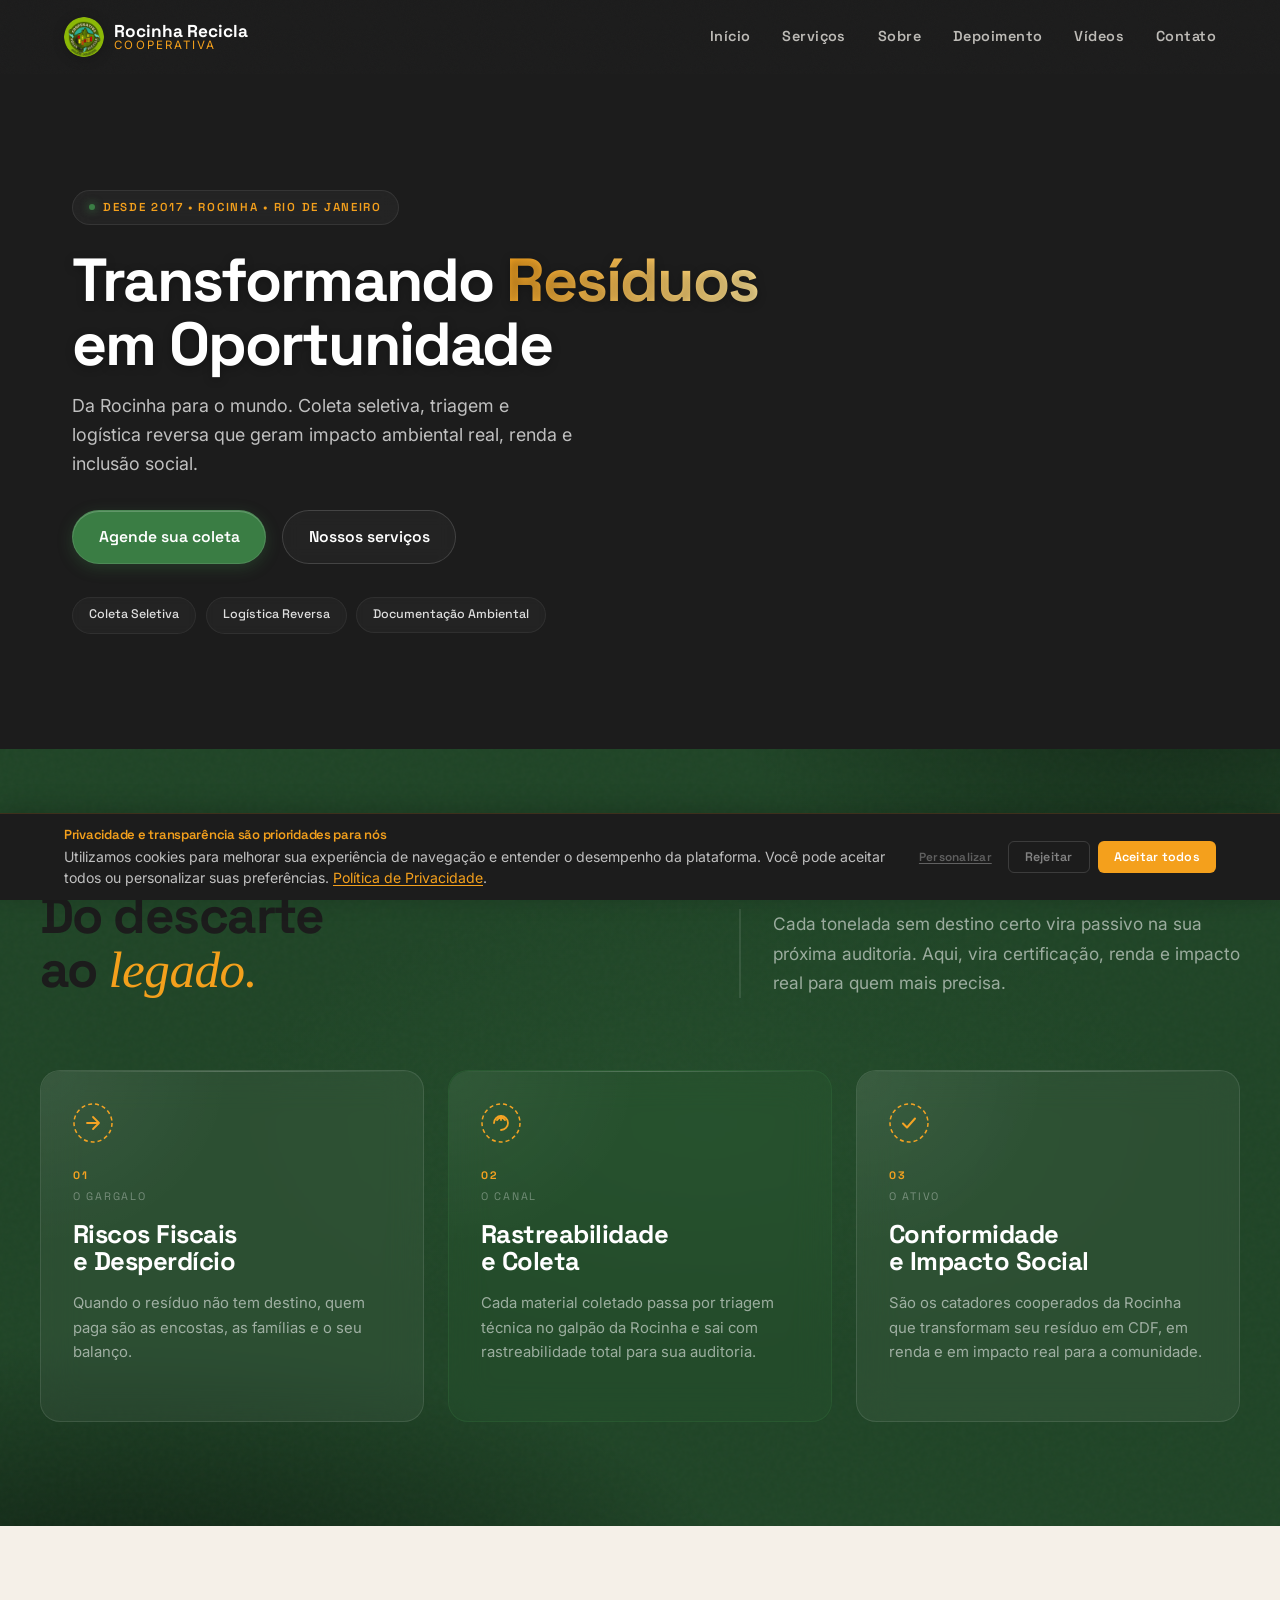
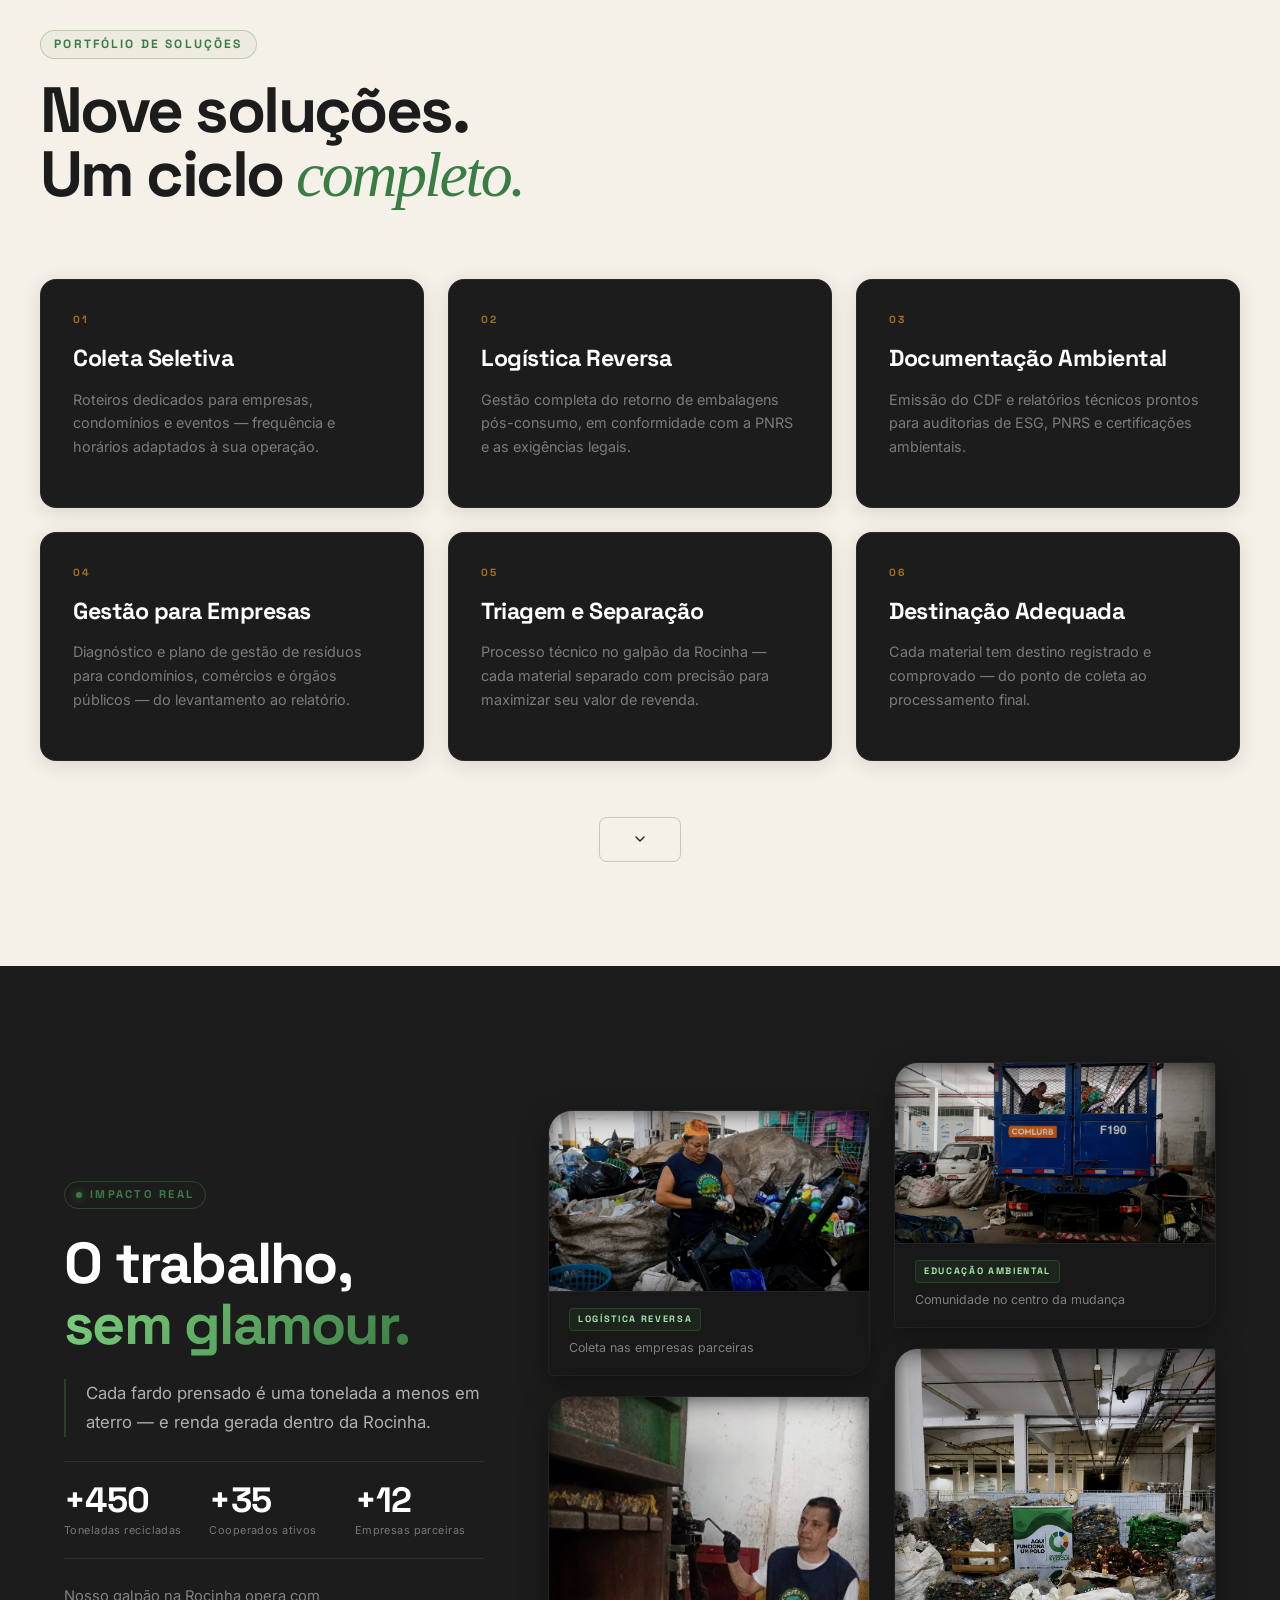
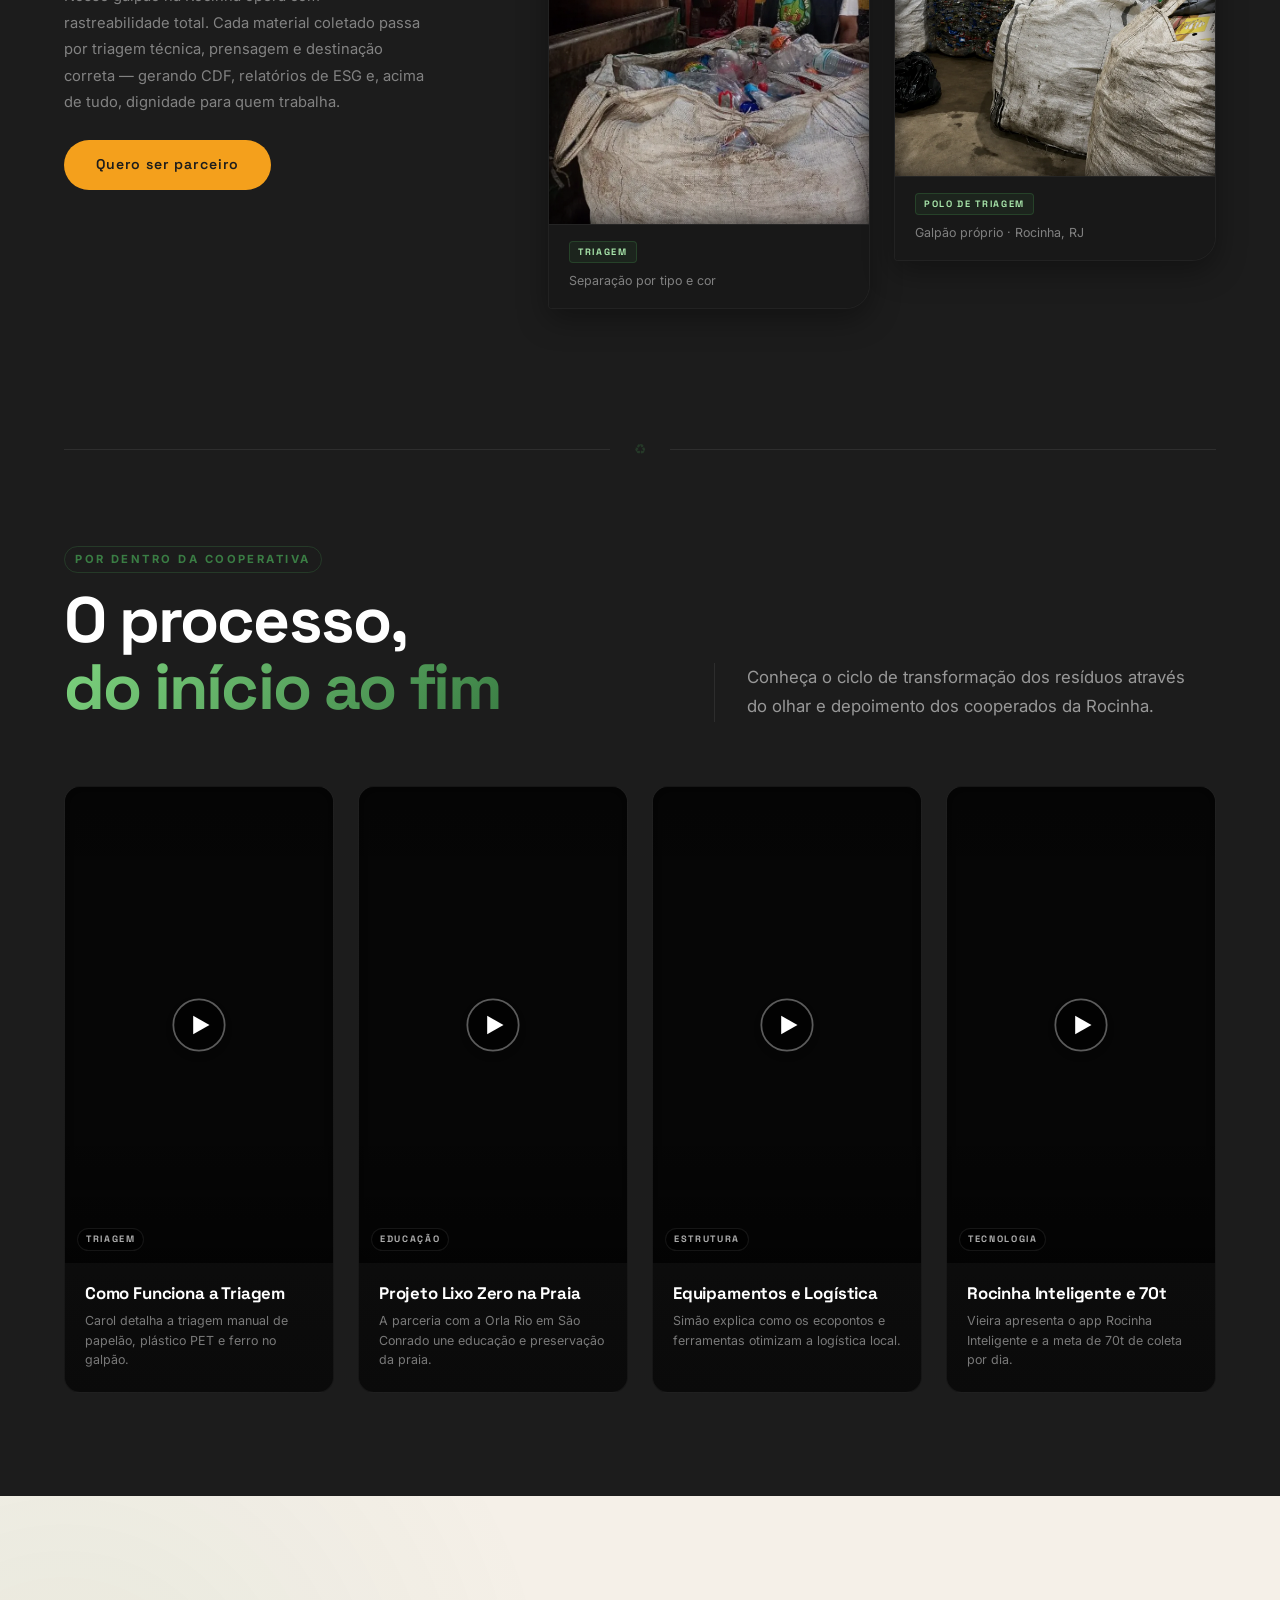
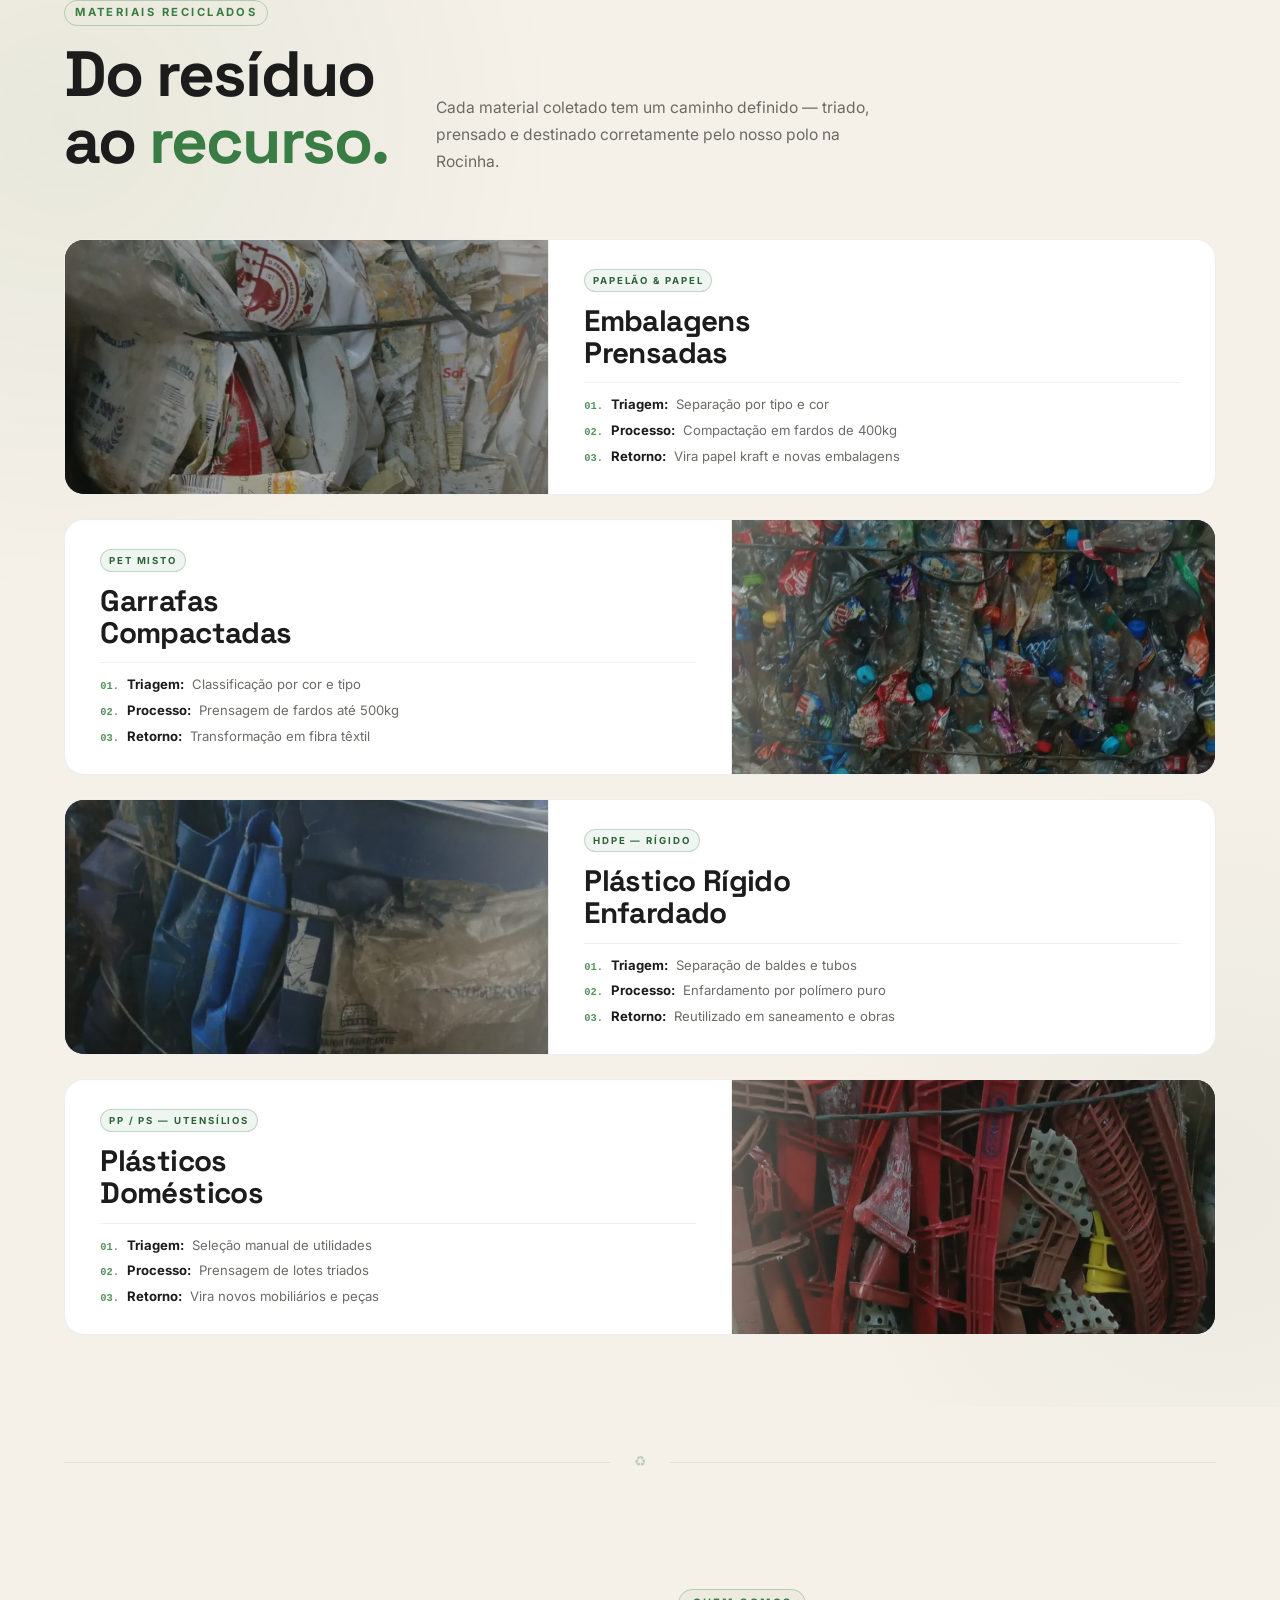
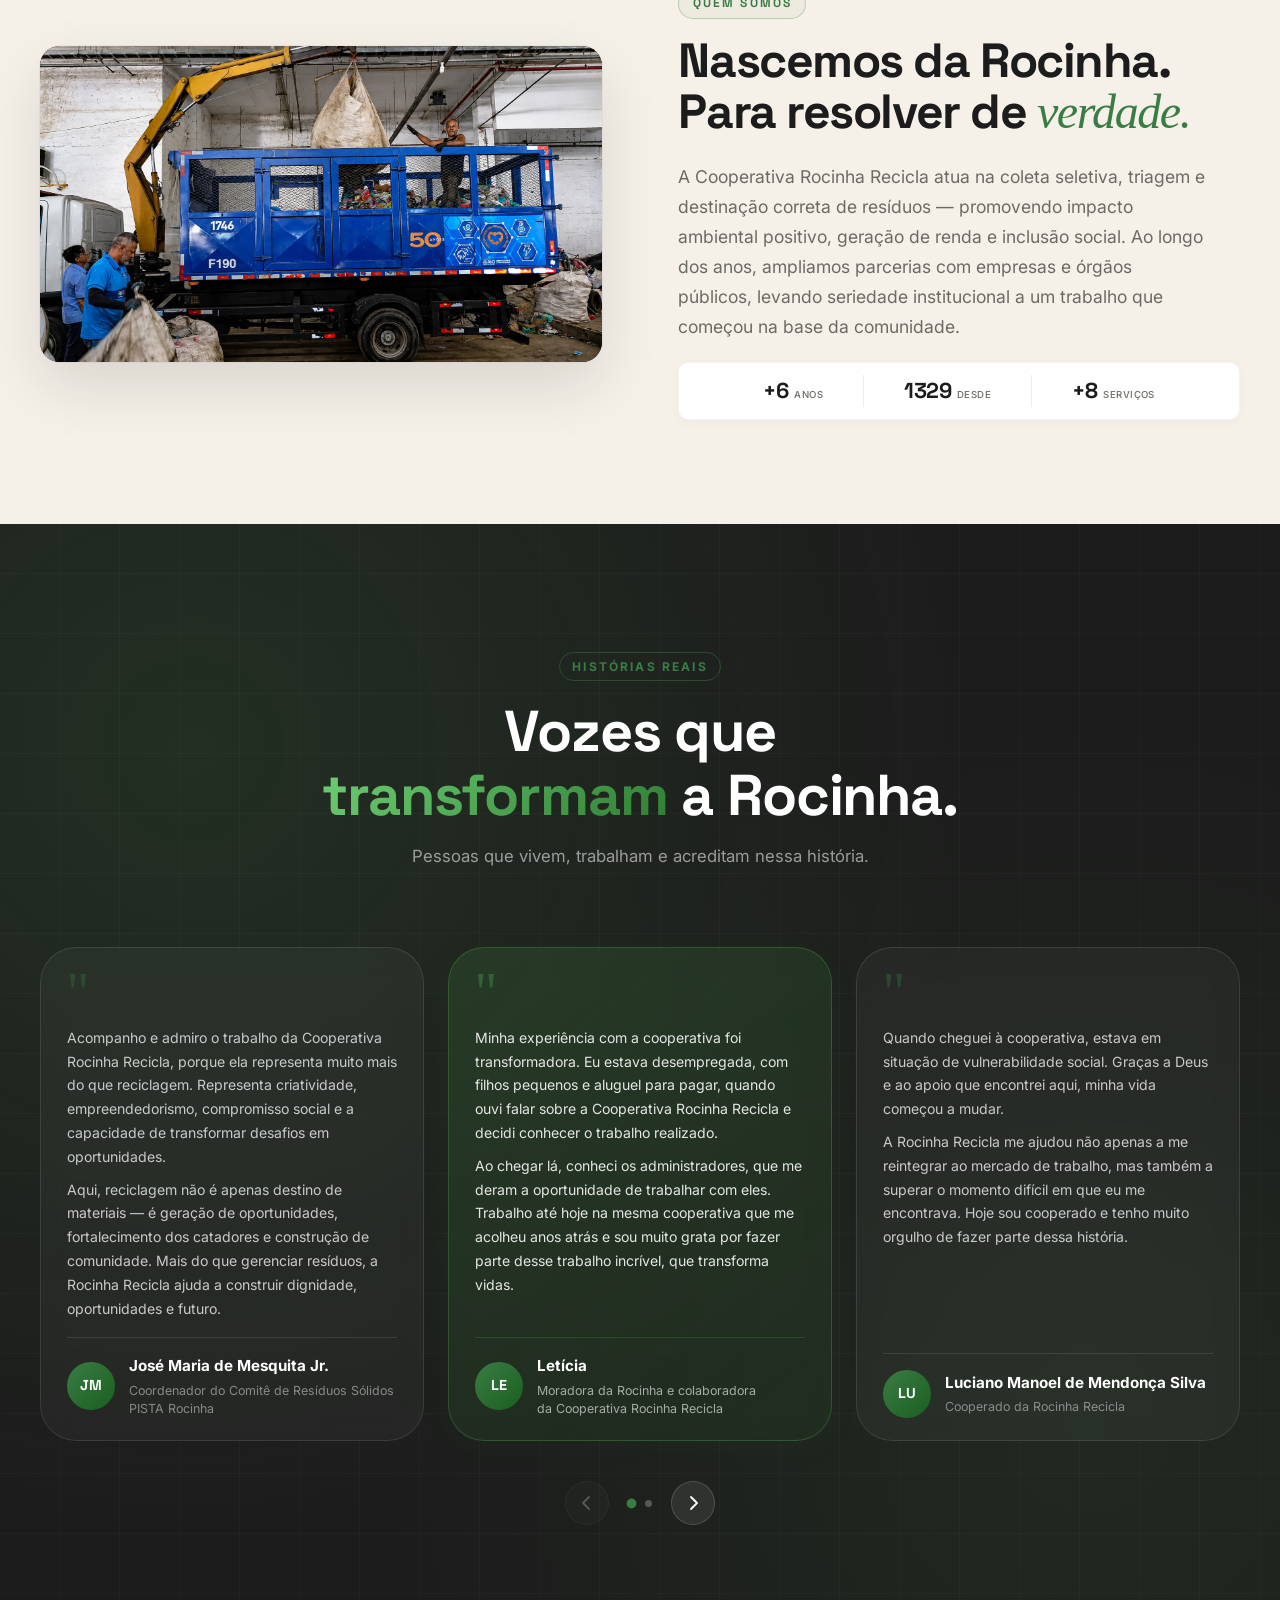
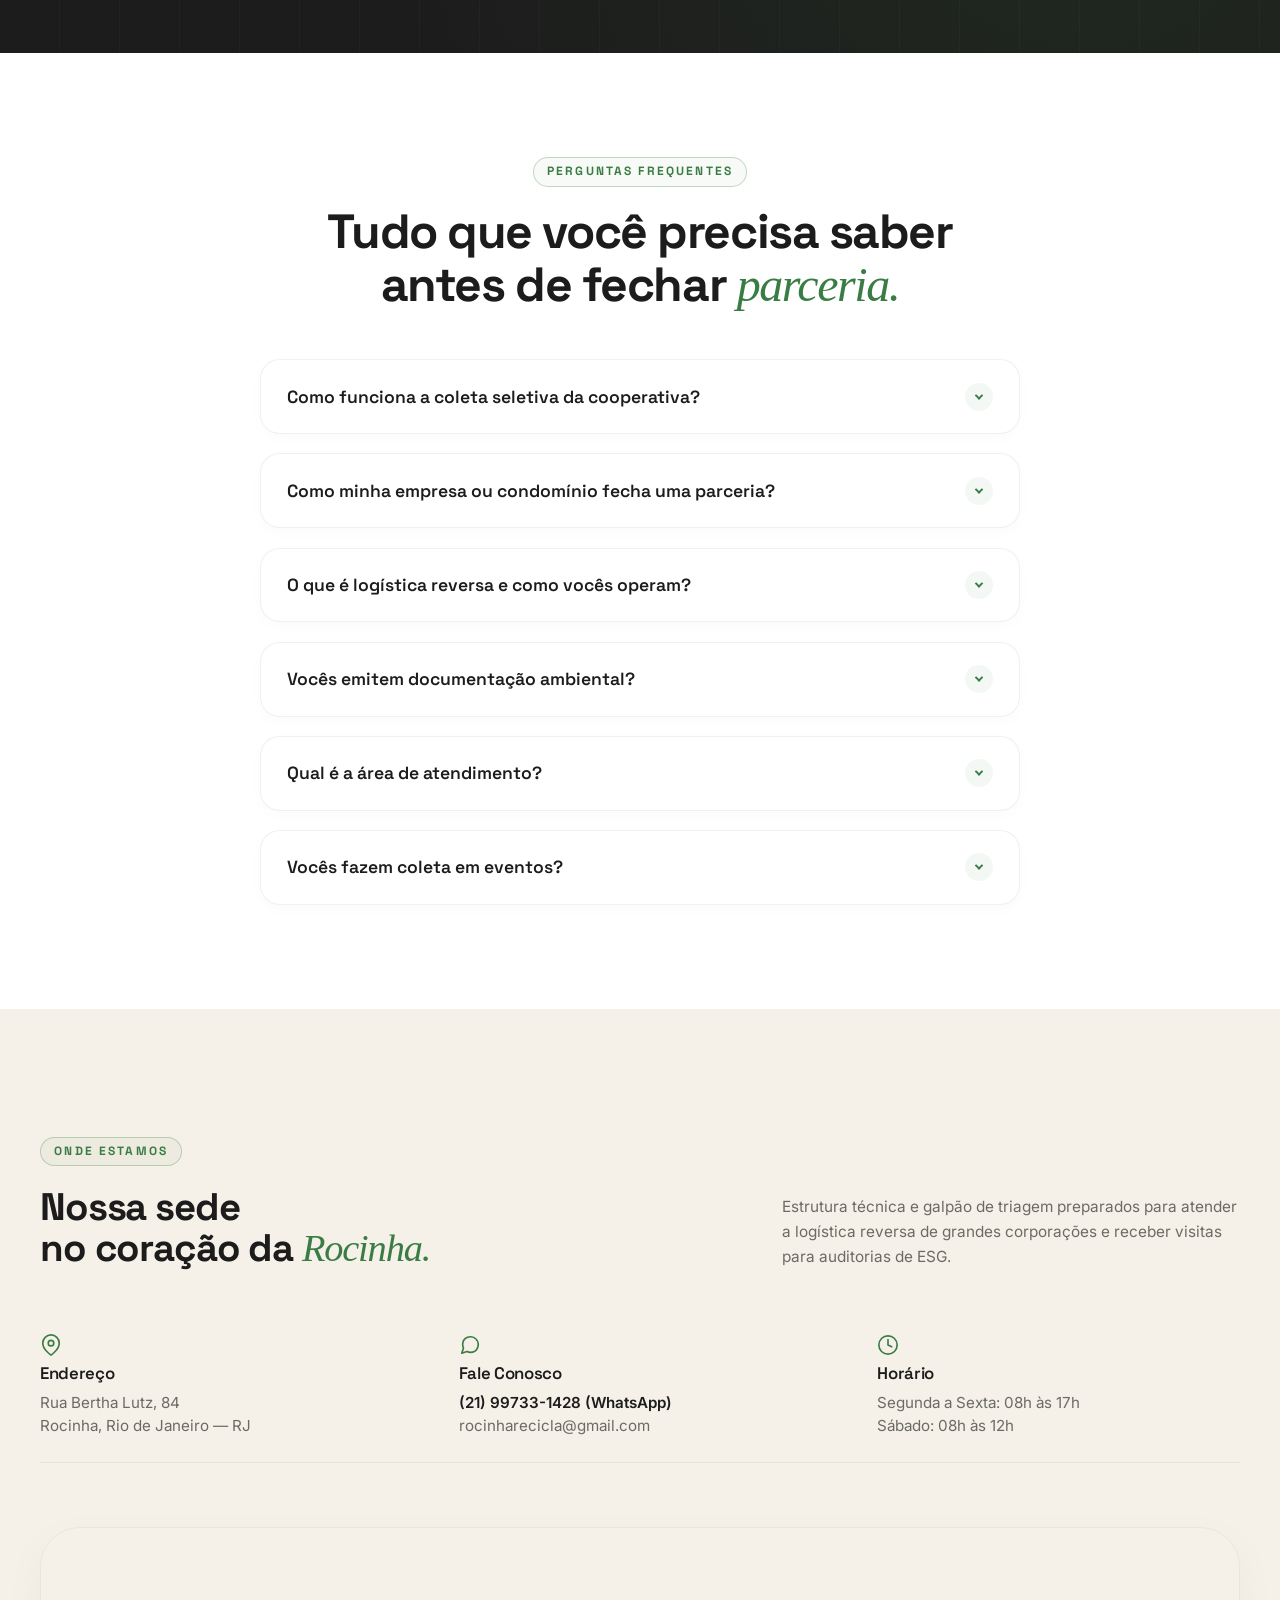
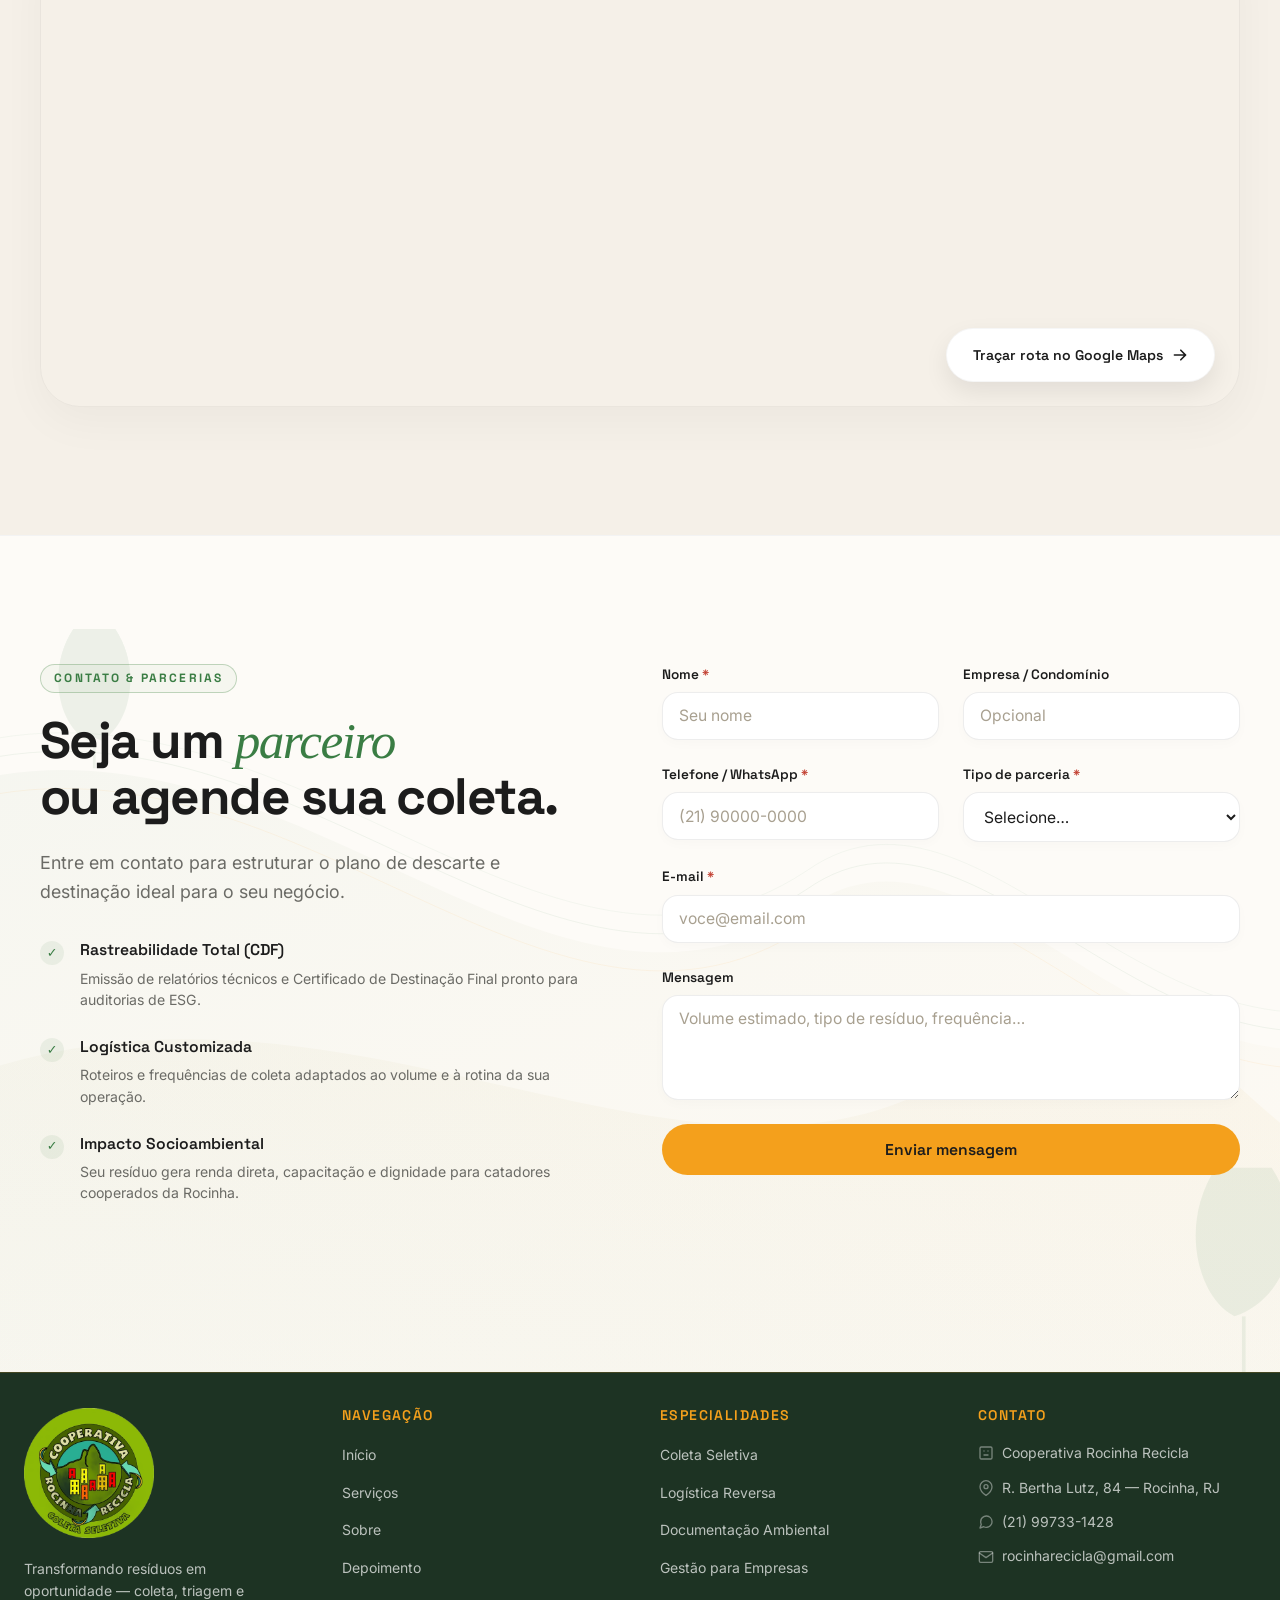
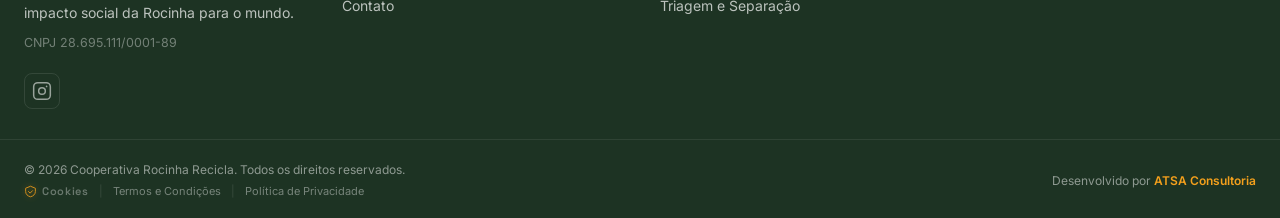
==== commit b907e059: "Ajuste" ====
--- a/index.html
+++ b/index.html
@@ -506,6 +506,13 @@
     </div>
   </section>
 
+<!-- ============ SEPARADOR EDITORIAL ============ -->
+<div class="section-divider section-divider--dark" aria-hidden="true">
+  <span class="section-divider__line"></span>
+  <span class="section-divider__icon">♻</span>
+  <span class="section-divider__line"></span>
+</div>
+
 <!-- ============ VÍDEOS — O PROCESSO NA ROCINHA ============ -->
 <section class="videos" id="videos">
   <div class="videos__inner">
--- a/style.css
+++ b/style.css
@@ -1169,7 +1169,7 @@
 .gallery{
   background:var(--preto);
   overflow:hidden;
-  padding-bottom:clamp(3rem,6vw,5rem);
+  padding-bottom:0;
 }
 
 /* Grid original com 6 imagens */
@@ -1227,9 +1227,7 @@
   position: absolute;
   inset: 0;
   pointer-events: none;
-  background:
-    radial-gradient(ellipse 55% 45% at 5% 15%, rgba(58,125,68,.07) 0%, transparent 70%),
-    radial-gradient(ellipse 45% 40% at 95% 85%, rgba(58,125,68,.05) 0%, transparent 70%);
+  background: none;
 }
 
 .videos__inner {
@@ -1237,7 +1235,7 @@
   z-index: 1;
   max-width: var(--maxw);
   margin: 0 auto;
-  padding: clamp(4rem,8vw,7rem) var(--sp-3);
+  padding: clamp(2rem, 4vw, 3.5rem) var(--sp-3) clamp(4rem, 8vw, 7rem);
 }
 
 /* Cabeçalho editorial split */
@@ -1828,7 +1826,7 @@
     overflow-x: visible;
     scroll-snap-type: none;
     gap: 1.5rem;
-    padding: 0 var(--sp-3) clamp(4rem, 8vw, 7rem);
+    padding: 0 var(--sp-3) clamp(3rem, 6vw, 4.5rem);
   }
   .fcard {
     display: grid;
@@ -2230,7 +2228,7 @@
   align-items: center;
   gap: 1.5rem;
   margin: 0 auto;
-  padding: clamp(3rem, 6vw, 4.5rem) max(var(--sp-3), calc((100% - var(--maxw)) / 2 + var(--sp-3)));
+  padding: clamp(2rem, 4.5vw, 3rem) max(var(--sp-3), calc((100% - var(--maxw)) / 2 + var(--sp-3)));
   background: var(--creme);
   position: relative;
   z-index: 1;
@@ -2253,13 +2251,22 @@
   transform: rotate(120deg);
 }
 
+.section-divider--dark {
+  background: var(--preto);
+  padding-top: clamp(1.5rem, 3vw, 2.5rem);
+  padding-bottom: clamp(1.5rem, 3vw, 2.5rem);
+}
+.section-divider--dark .section-divider__line {
+  background: rgba(255, 255, 255, 0.08);
+}
+
 
 /* ============================================================
    QUEM SOMOS — ULTRA PREMIUM
    ============================================================ */
 .about {
   background: var(--creme);
-  padding: var(--sp-7) var(--sp-3);
+  padding: clamp(3rem, 6vw, 4.5rem) var(--sp-3) var(--sp-7);
 }
 
 .about__inner {
@@ -2326,6 +2333,9 @@
   flex-direction: column;
   gap: var(--sp-3);
 }
+.about__content .about__eyebrow {
+  margin-bottom: -0.5rem;
+}
 
 .about__content h2 {
   font-size: clamp(2rem, 4vw, 3rem);
@@ -2354,7 +2364,7 @@
   align-items: center;
   justify-content: center;
   gap: 2.5rem;
-  margin-top: var(--sp-2);
+  margin-top: -0.25rem;
   padding: 0.75rem 2.5rem;
   background: var(--branco);
   border-radius: 10px;
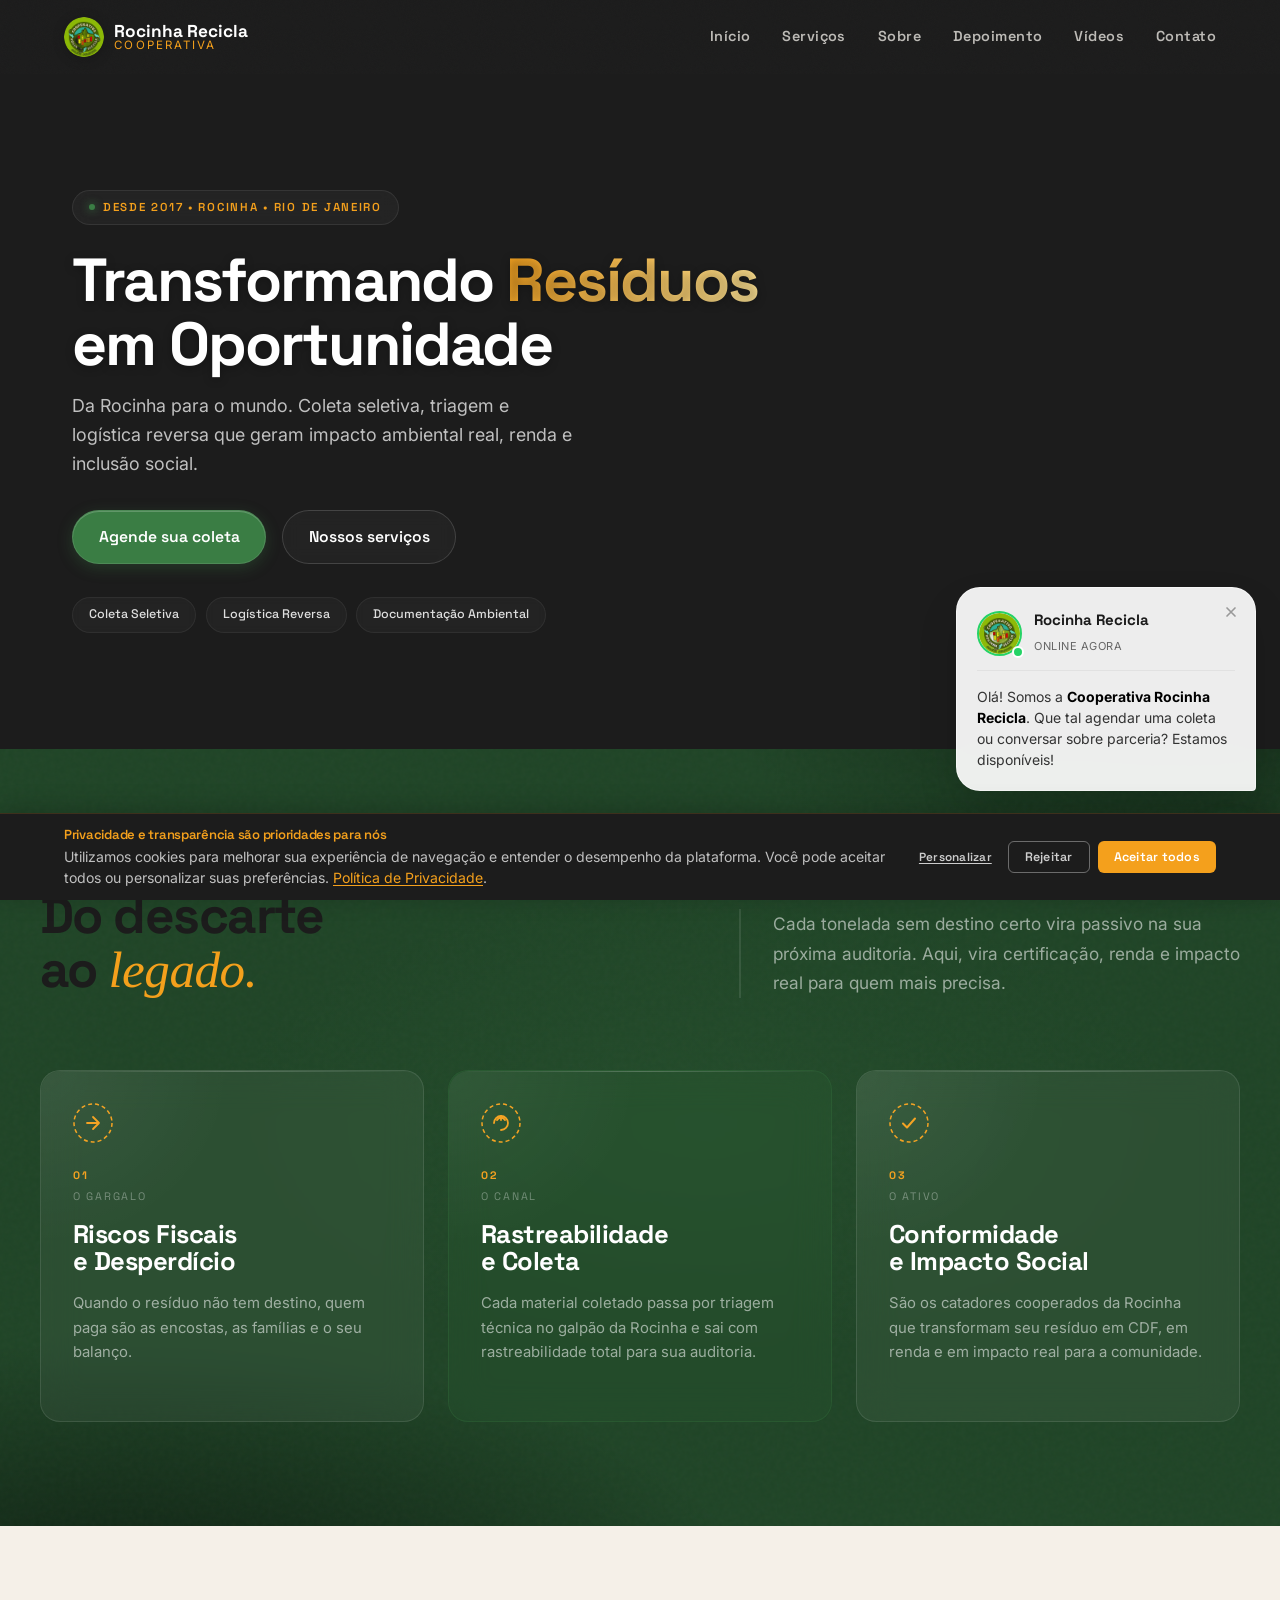
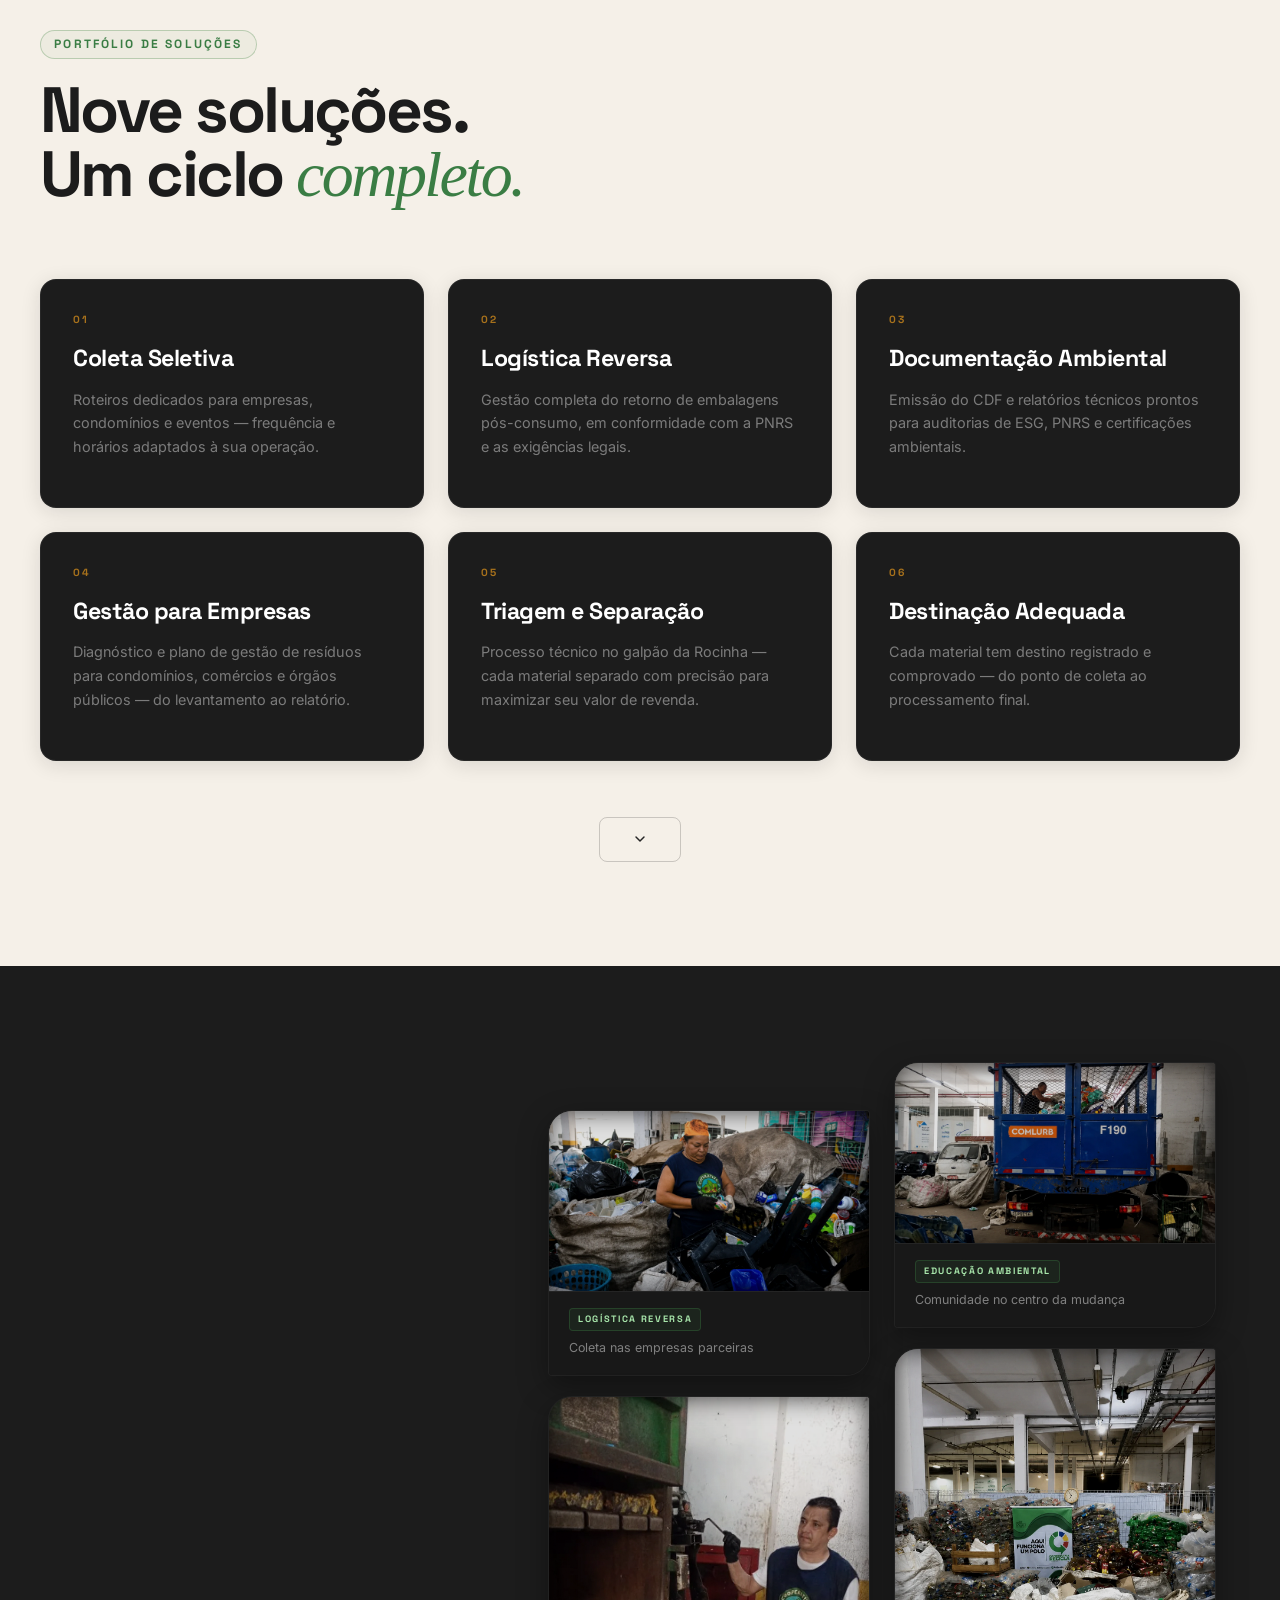
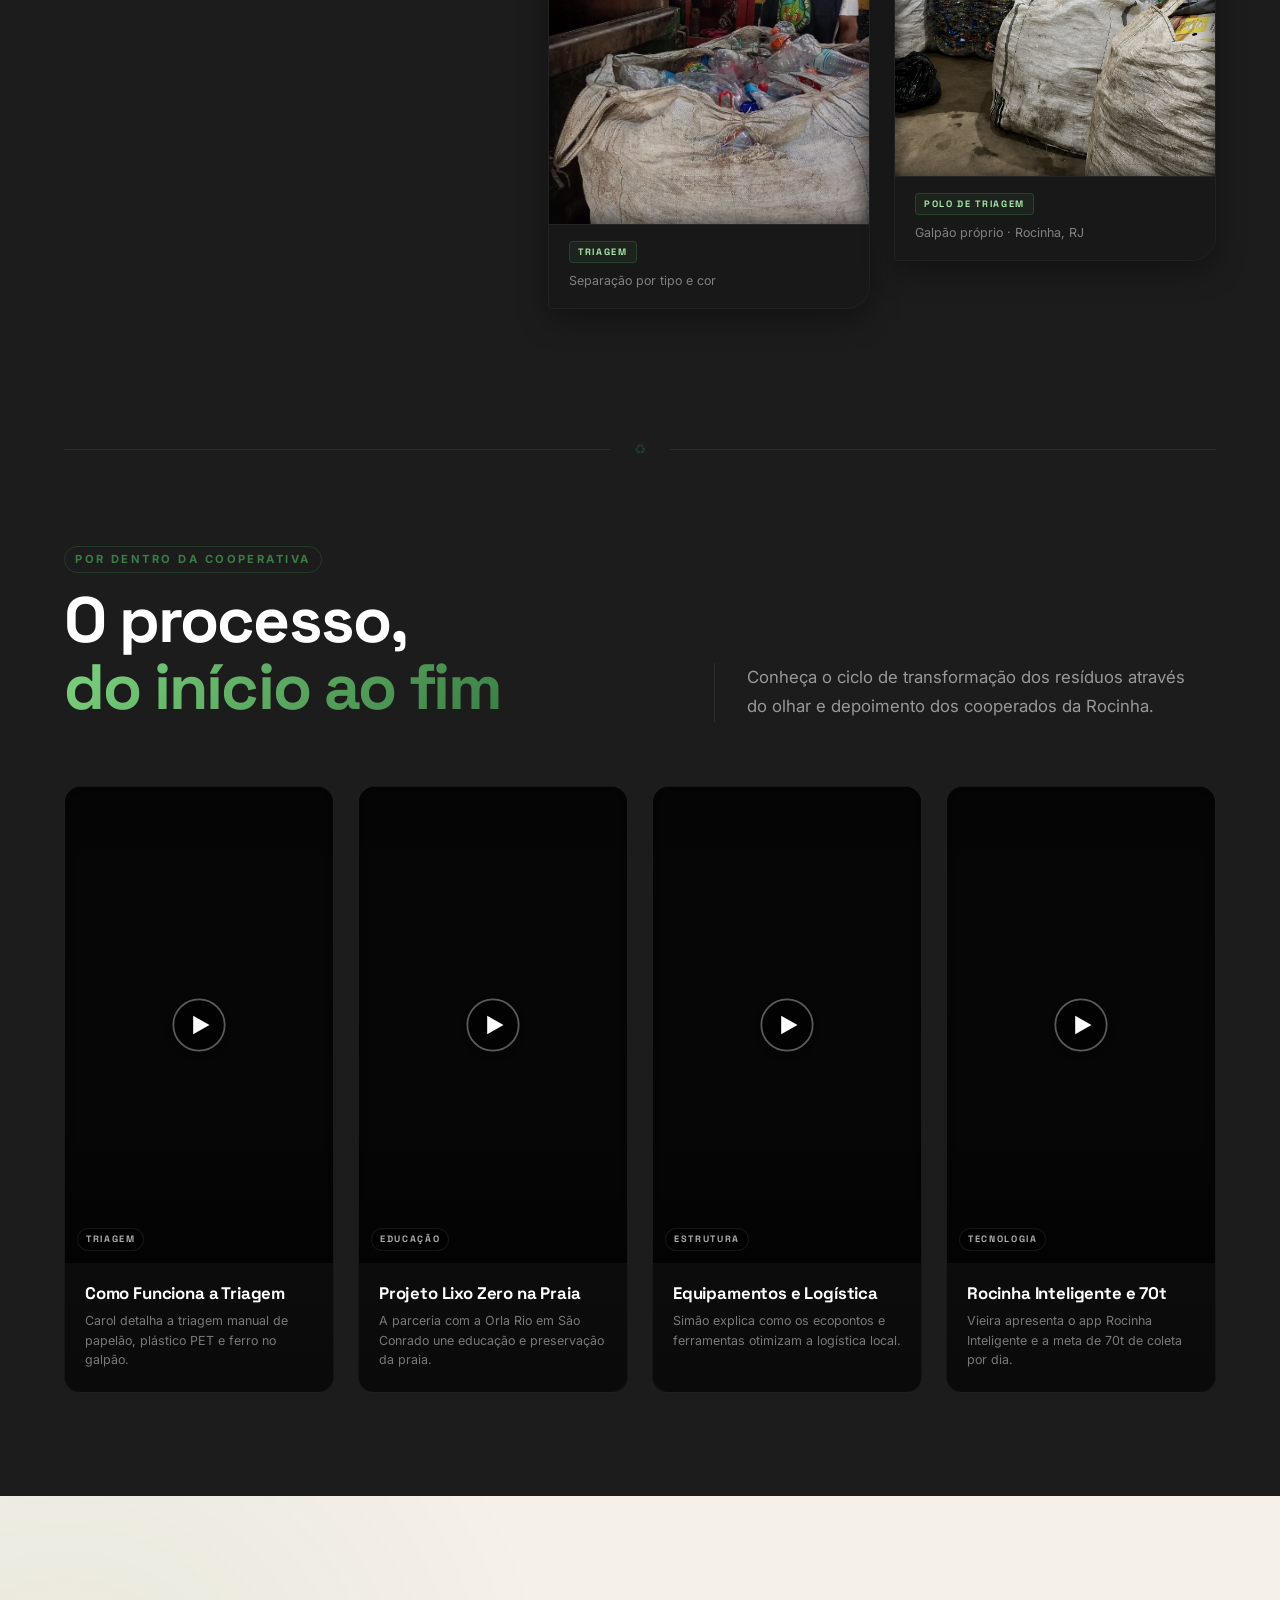
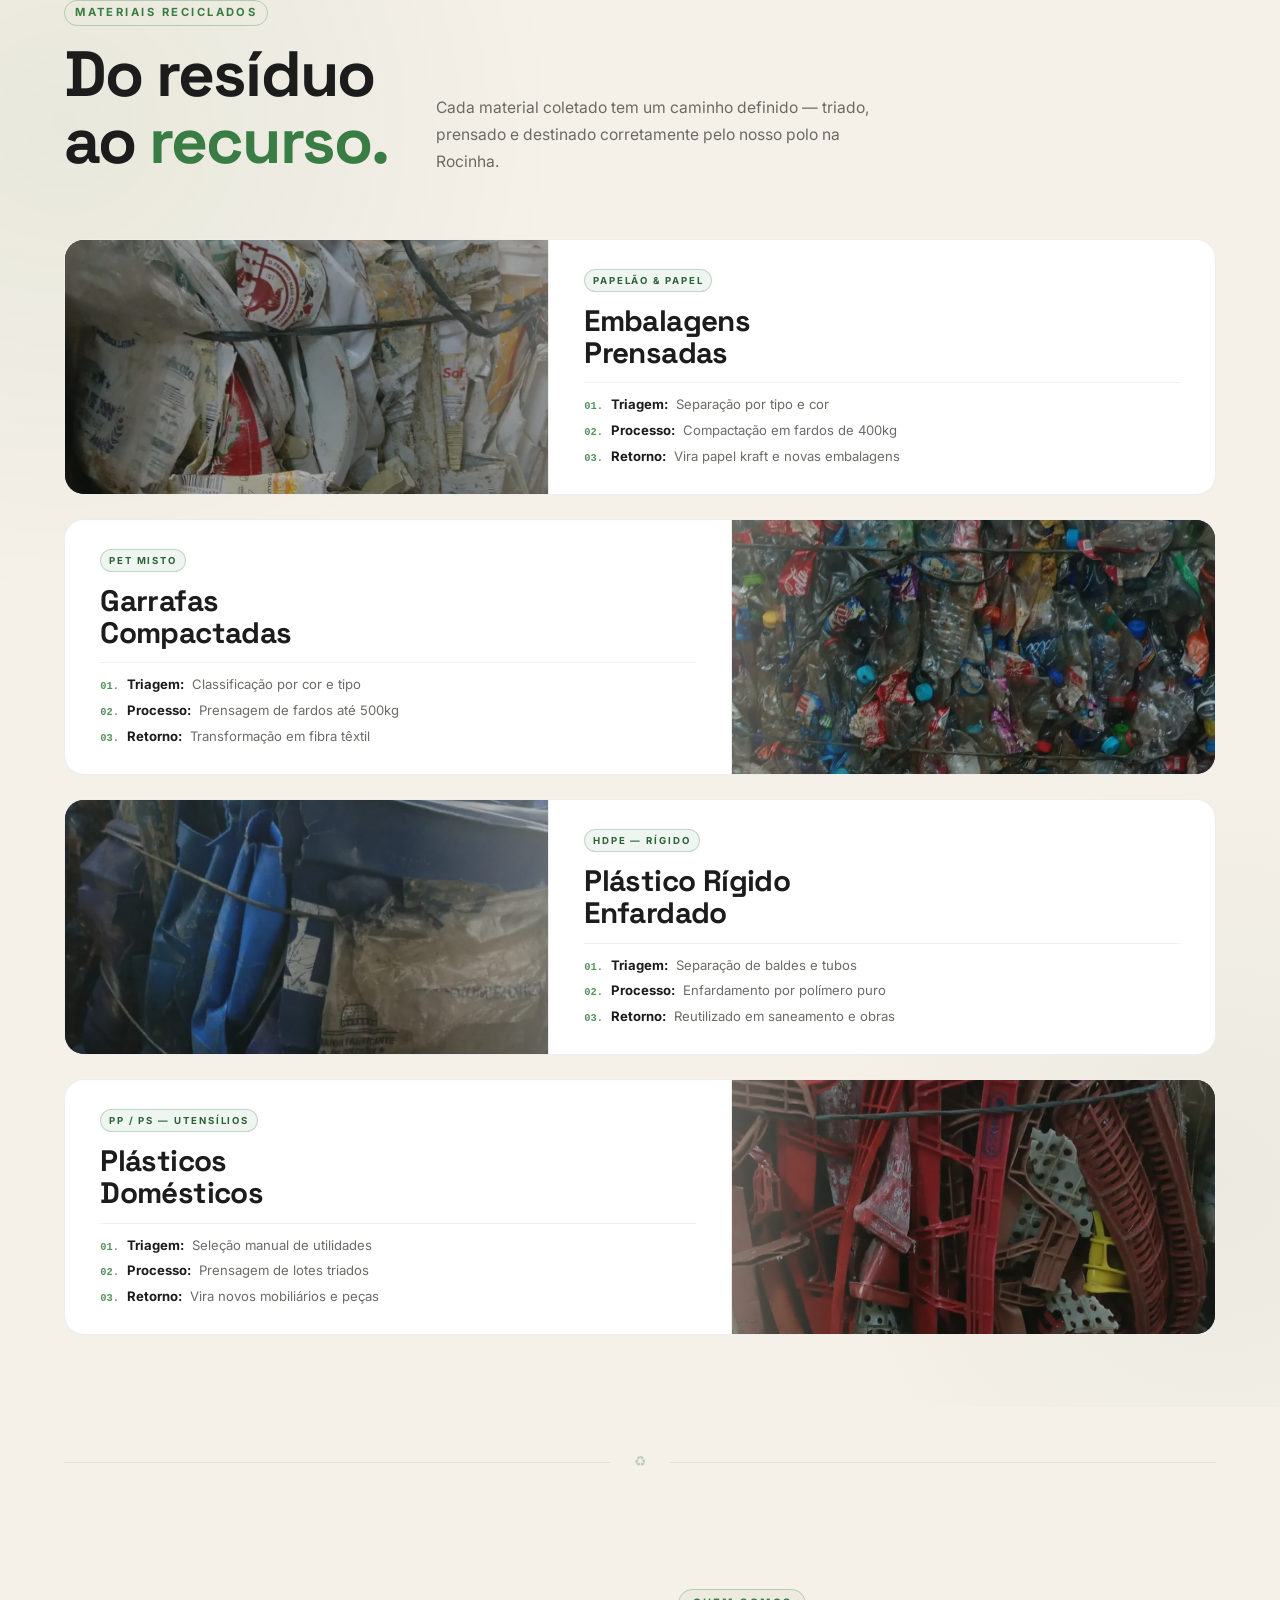
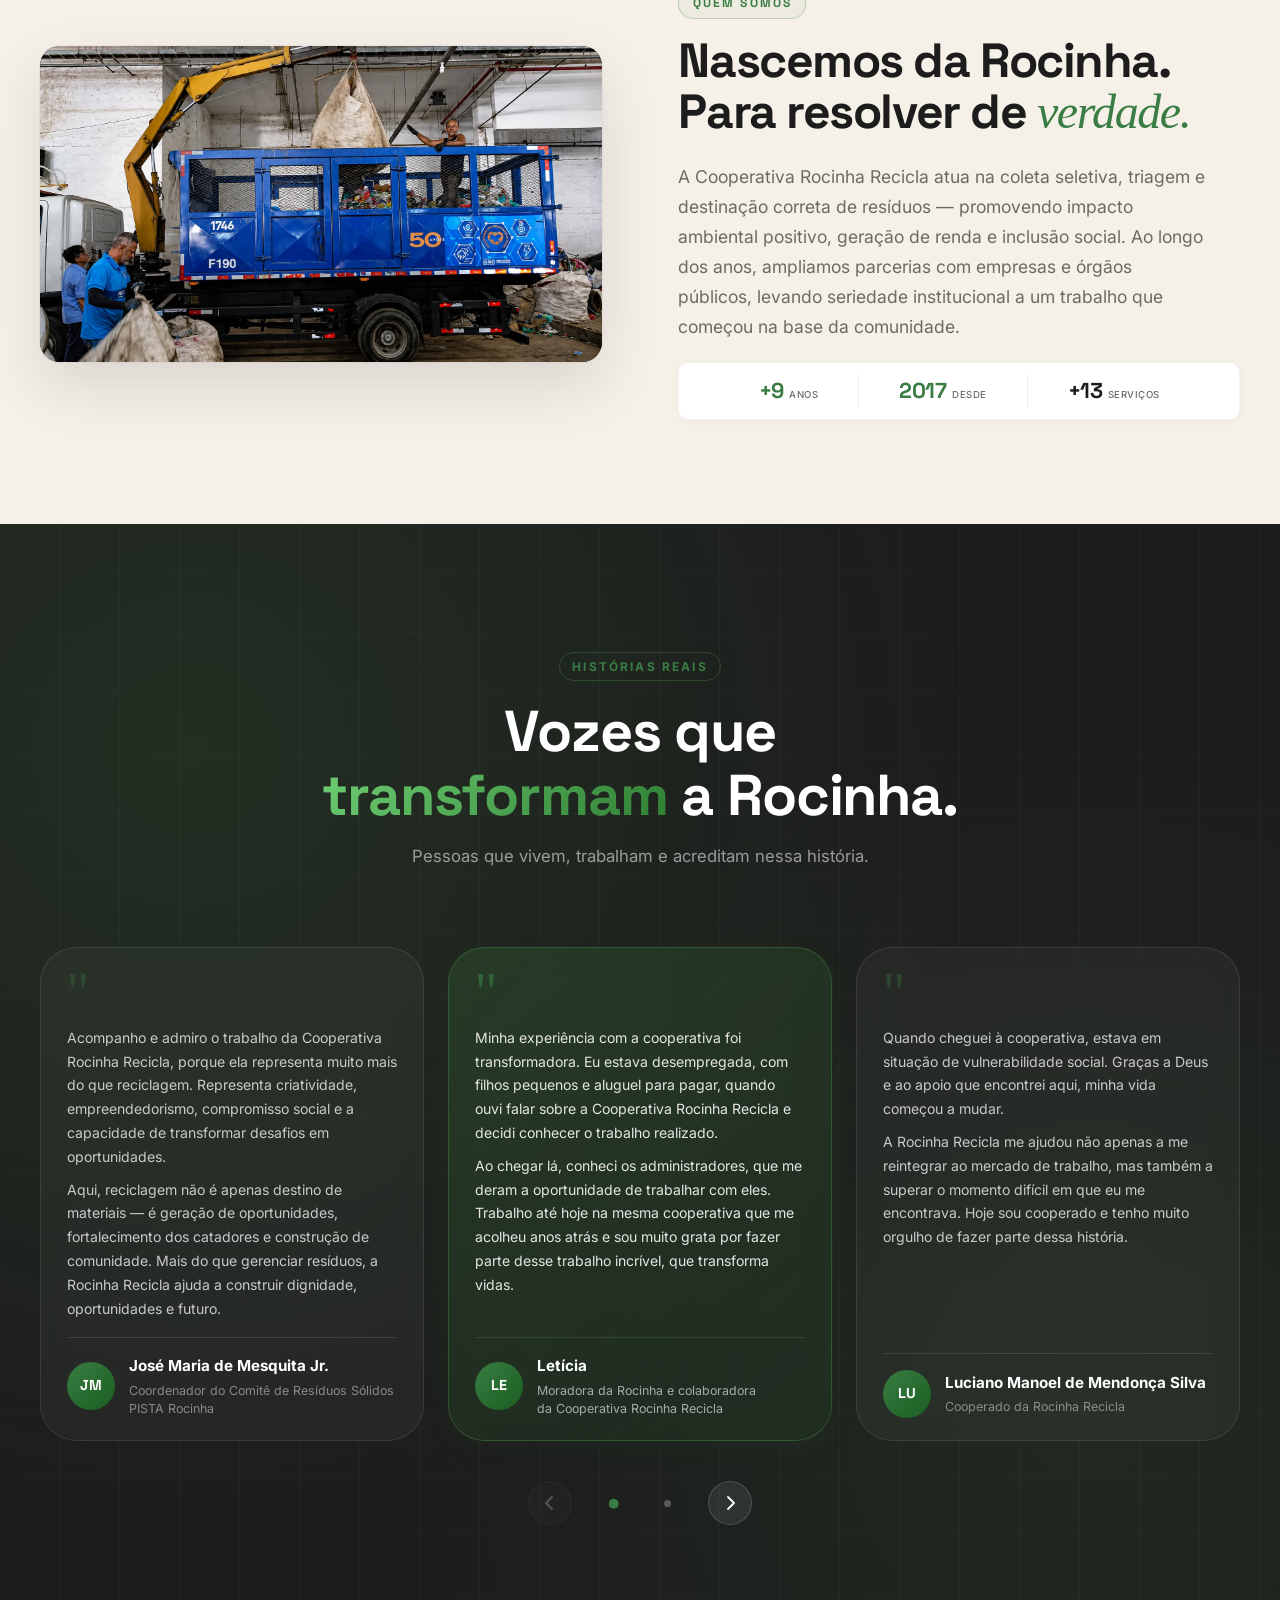
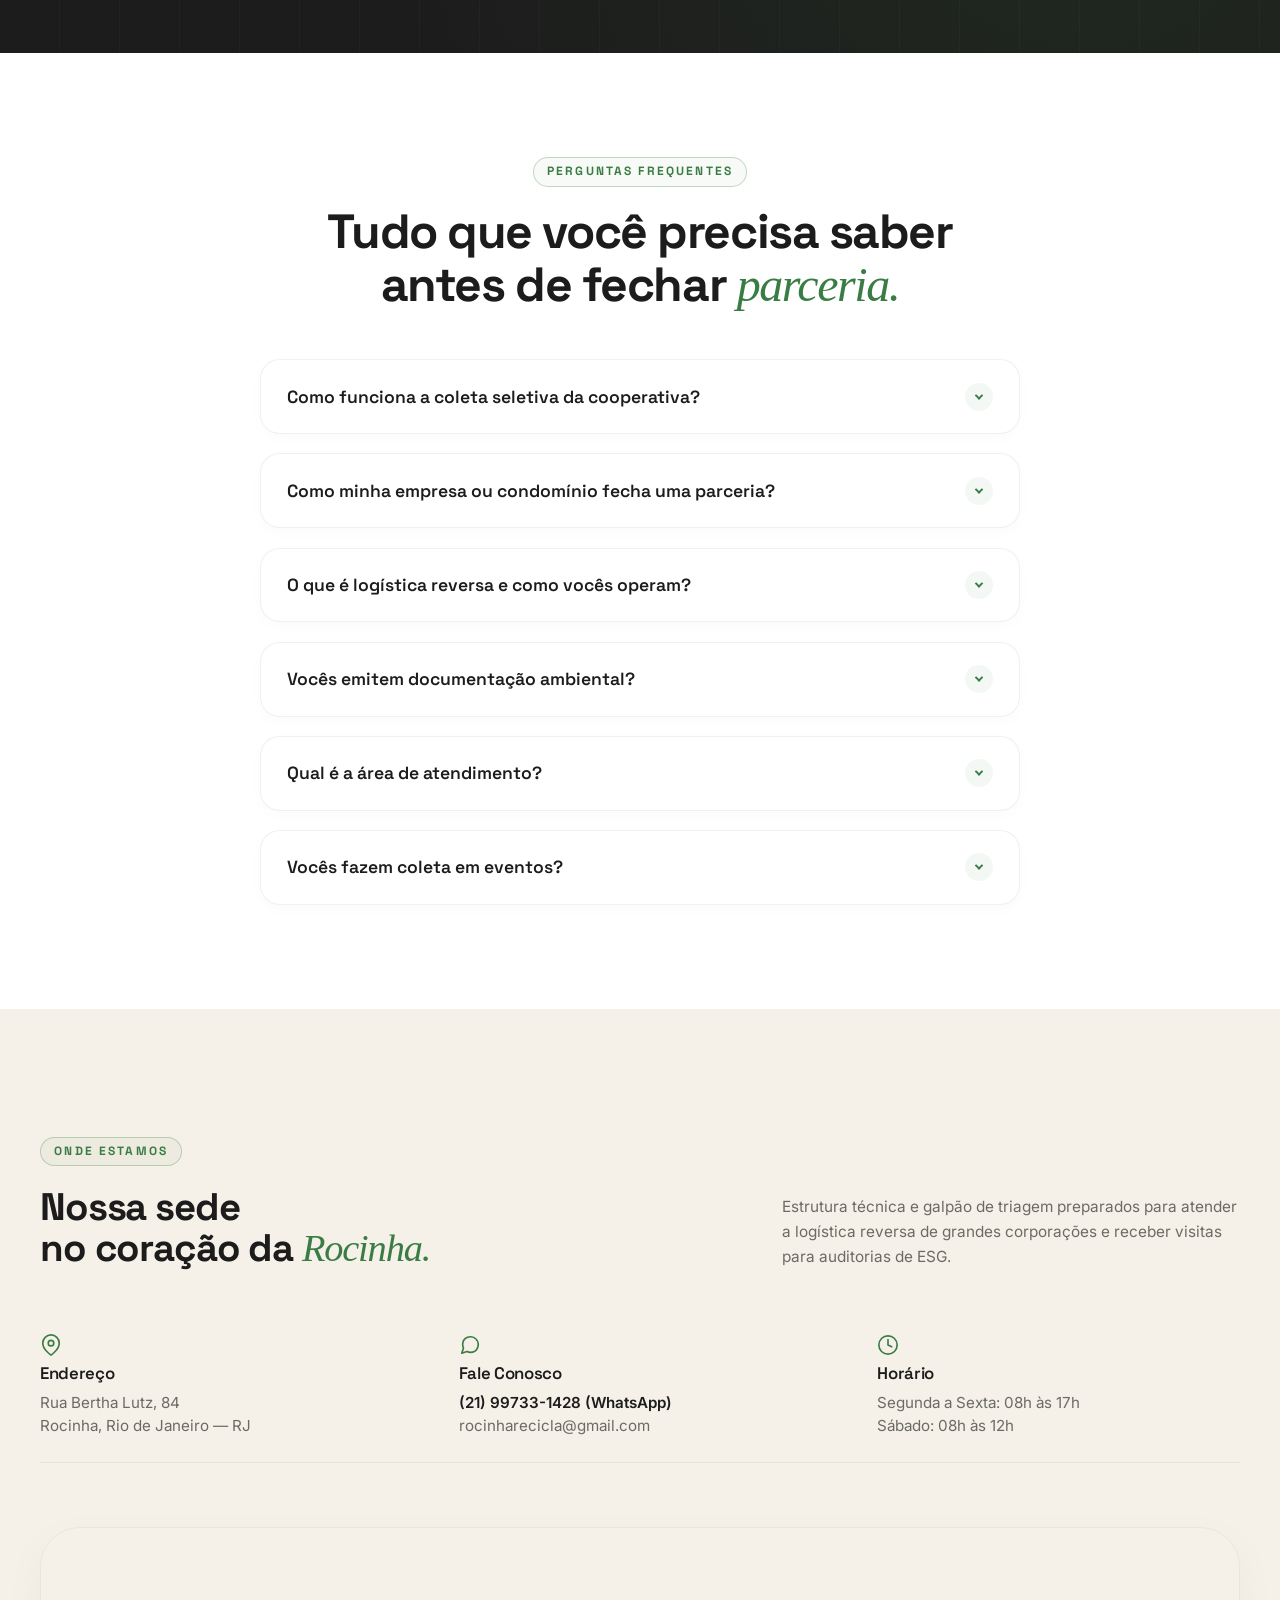
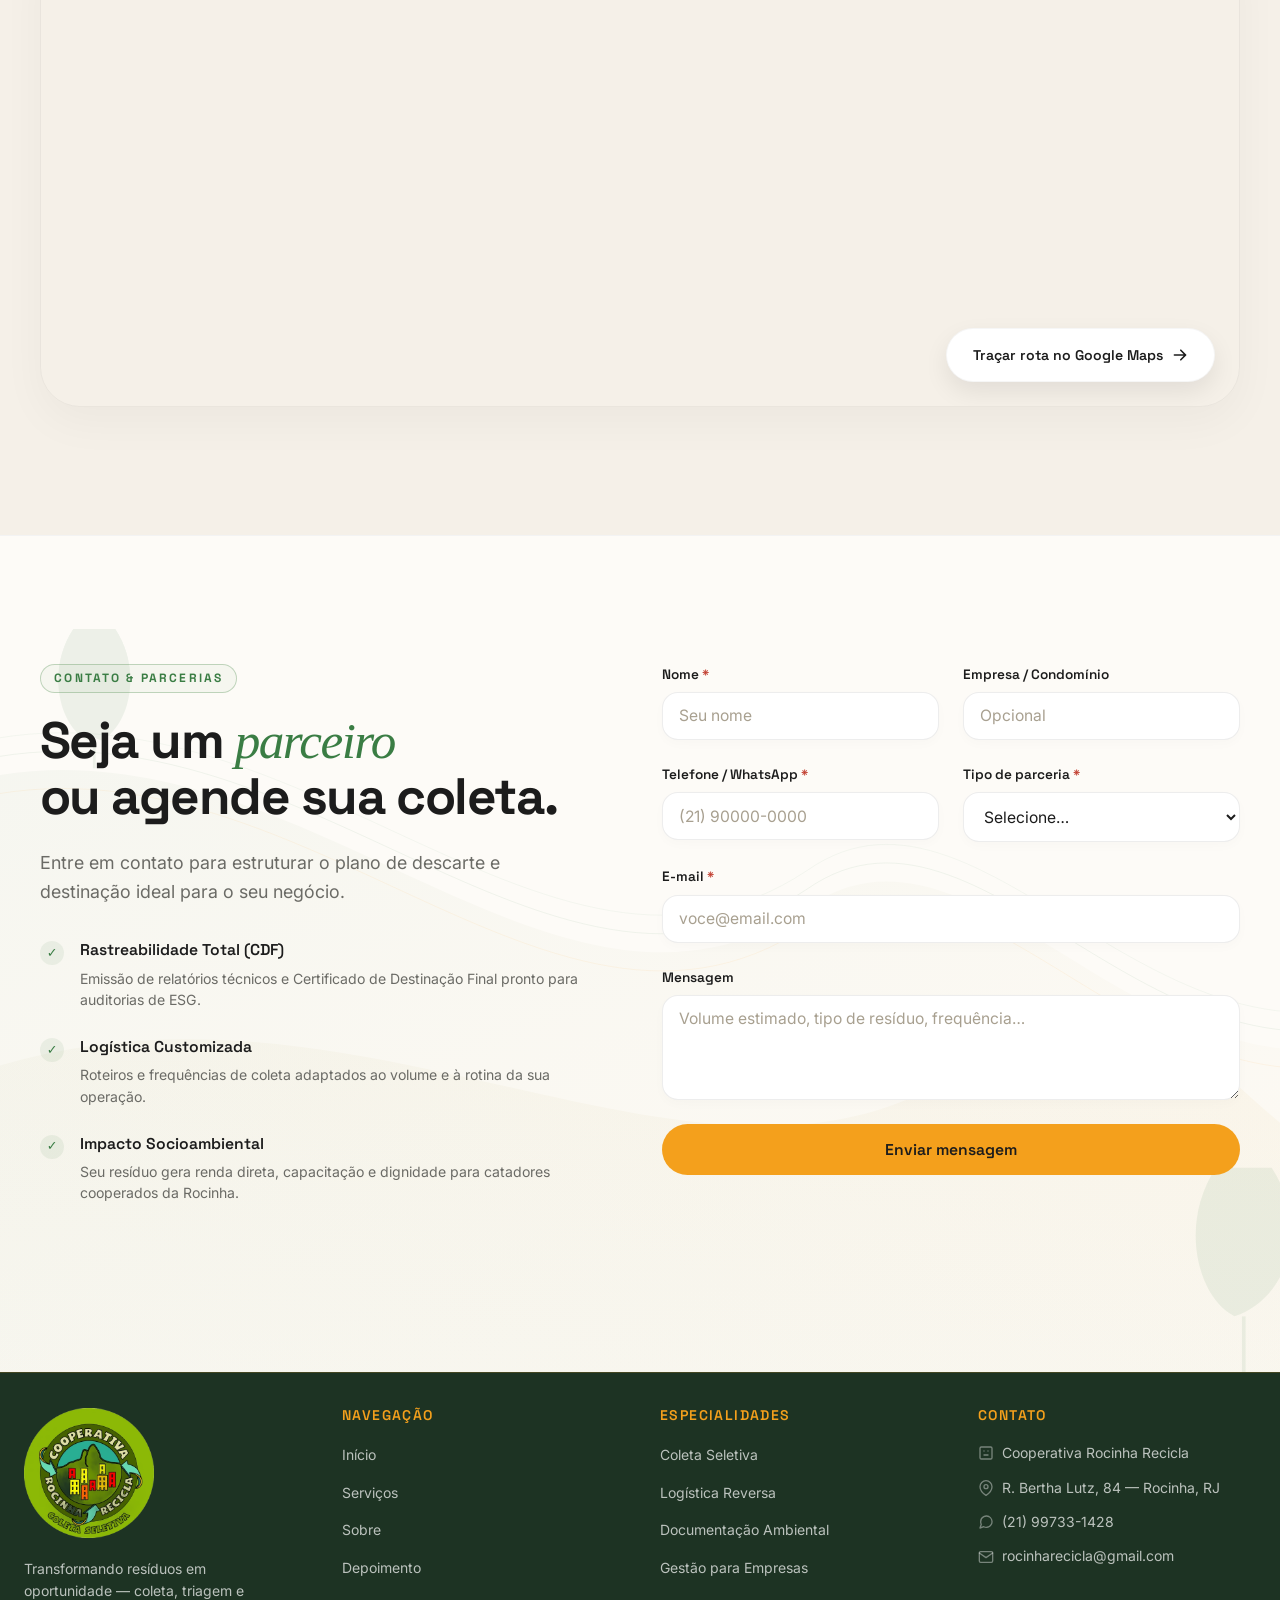
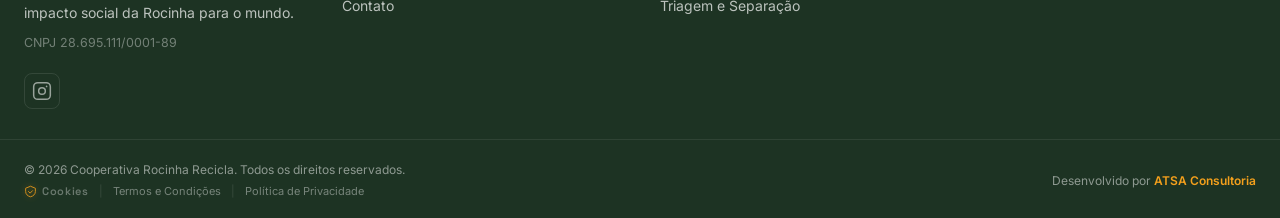
==== commit 8646e46c: "perf: optimize loading, add accessibility attributes, and improve image rendering performance" ====
--- a/index.html
+++ b/index.html
@@ -7,8 +7,8 @@
 <meta name="description" content="Cooperativa de reciclagem, coleta seletiva e logística reversa na Rocinha, Rio de Janeiro. Desde 2017 transformando resíduos em renda e inclusão social.">
 <link rel="preconnect" href="https://fonts.googleapis.com">
 <link rel="preconnect" href="https://fonts.gstatic.com" crossorigin>
-<link href="https://fonts.googleapis.com/css2?family=Space+Grotesk:wght@500;600;700&family=Inter:wght@400;500;600&display=swap" rel="stylesheet">
-<link rel="stylesheet" href="https://cdnjs.cloudflare.com/ajax/libs/font-awesome/6.5.1/css/all.min.css">
+<link rel="preload" href="https://fonts.googleapis.com/css2?family=Space+Grotesk:wght@500;600;700&family=Inter:wght@400;500;600&display=swap" as="style" onload="this.onload=null;this.rel='stylesheet'">
+<noscript><link href="https://fonts.googleapis.com/css2?family=Space+Grotesk:wght@500;600;700&family=Inter:wght@400;500;600&display=swap" rel="stylesheet"></noscript>
 <link rel="shortcut icon" href="Assets/favicon-rocinha-recicla.ico" type="image/x-icon">
 <link rel="canonical" href="https://rocinharecicla.com.br/">
 
@@ -256,7 +256,7 @@
 <!-- ============ HERO ============ -->
 <main>
 <section class="hero" id="inicio">
-  <div class="hero__video-wrapper" data-anim="hero-img">
+  <div class="hero__video-wrapper">
     <video class="hero__bg-video" autoplay loop muted playsinline>
       <source src="https://files.catbox.moe/ahf5e8.mp4" type="video/mp4">
     </video>
@@ -265,19 +265,19 @@
 
   <div class="hero__inner">
     <div class="hero__text">
-      <p class="kicker" data-anim="hero" style="--d:0ms">Desde 2017 • Rocinha • Rio de Janeiro</p>
-      <h1 class="hero__title" data-anim="hero" style="--d:200ms">
+      <p class="kicker">Desde 2017 • Rocinha • Rio de Janeiro</p>
+      <h1 class="hero__title">
         Transformando <span class="hl">Resíduos</span><br class="hero__br-desktop">em Oportunidade
       </h1>
-      <p class="hero__sub" data-anim="hero" style="--d:400ms">
+      <p class="hero__sub">
         Da Rocinha para o mundo. Coleta seletiva, triagem e logística reversa que geram
         impacto ambiental real, renda e inclusão social.
       </p>
-      <div class="hero__actions" data-anim="hero" style="--d:600ms">
-        <a class="btn btn--green" href="https://wa.me/5521997331428?text=Ol%C3%A1%2C%20vim%20atrav%C3%A9s%20do%20site%20e%20gostaria%20de%20uma%20informa%C3%A7%C3%A3o." target="_blank" rel="noopener">Agende sua coleta</a>
+      <div class="hero__actions">
+        <a class="btn btn--green" href="https://wa.me/5521997331428?text=Ol%C3%A1%2C%20vim%20atrav%C3%A9s%20do%20site%20e%20gostaria%20de%20uma%20informa%C3%A7%C3%A3o." target="_blank" rel="noopener noreferrer">Agende sua coleta</a>
         <a class="btn btn--ghost" href="#servicos">Nossos serviços</a>
       </div>
-      <ul class="hero__chips" data-anim="hero" style="--d:750ms">
+      <ul class="hero__chips">
         <li>Coleta Seletiva</li>
         <li>Logística Reversa</li>
         <li>Documentação Ambiental</li>
@@ -451,7 +451,7 @@
         </div>
       </div>
       <p class="gallery__body">Nosso galpão na Rocinha opera com rastreabilidade total. Cada material coletado passa por triagem técnica, prensagem e destinação correta — gerando CDF, relatórios de ESG e, acima de tudo, dignidade para quem trabalha.</p>
-      <a href="https://wa.me/5521997331428?text=Ol%C3%A1%2C%20vim%20atrav%C3%A9s%20do%20site%20e%20gostaria%20de%20saber%20sobre%20Parceria." target="_blank" rel="noopener" class="gallery__cta">Quero ser parceiro</a>
+      <a href="https://wa.me/5521997331428?text=Ol%C3%A1%2C%20vim%20atrav%C3%A9s%20do%20site%20e%20gostaria%20de%20saber%20sobre%20Parceria." target="_blank" rel="noopener noreferrer" class="gallery__cta">Quero ser parceiro</a>
     </div>
 
     <!-- Imagens à direita — alinhamento mantido -->
@@ -461,7 +461,7 @@
       <figure class="gcard gcard--land" data-anim="tile">
         <div class="gcard__img-wrap">
           <img src="Assets/logistica-reversa-embalagens-empresas.webp"
-               alt="Logística reversa de embalagens coletadas de empresas parceiras" loading="lazy">
+               alt="Logística reversa de embalagens coletadas de empresas parceiras" width="600" height="338" loading="lazy">
         </div>
         <figcaption>
           <span class="gcard__tag">Logística reversa</span>
@@ -472,7 +472,7 @@
       <figure class="gcard gcard--land" data-anim="tile">
         <div class="gcard__img-wrap">
           <img src="Assets/acao-educacao-ambiental-rocinha.webp"
-               alt="Ação de educação ambiental comunitária na Rocinha" loading="lazy">
+               alt="Ação de educação ambiental comunitária na Rocinha" width="600" height="338" loading="lazy">
         </div>
         <figcaption>
           <span class="gcard__tag">Educação ambiental</span>
@@ -484,7 +484,7 @@
       <figure class="gcard gcard--port" data-anim="tile">
         <div class="gcard__img-wrap">
           <img src="Assets/triagem-garrafas-pet-transparentes-rocinha.webp"
-               alt="Triagem manual de garrafas PET transparentes na Cooperativa Rocinha Recicla" loading="lazy">
+               alt="Triagem manual de garrafas PET transparentes na Cooperativa Rocinha Recicla" width="600" height="800" loading="lazy">
         </div>
         <figcaption>
           <span class="gcard__tag">Triagem</span>
@@ -495,7 +495,7 @@
       <figure class="gcard gcard--port" data-anim="tile">
         <div class="gcard__img-wrap">
           <img src="Assets/galpao-triagem-cooperativa-rocinha-recicla.webp"
-               alt="Galpão principal de triagem da Cooperativa Rocinha Recicla" loading="lazy">
+               alt="Galpão principal de triagem da Cooperativa Rocinha Recicla" width="600" height="800" loading="lazy">
         </div>
         <figcaption>
           <span class="gcard__tag">Polo de triagem</span>
@@ -679,7 +679,7 @@
     <article class="fcard" data-anim="tile">
       <div class="fcard__img-wrap">
         <img src="Assets/fardo-embalagens-papelao-reciclagem-rocinha.webp"
-             alt="Fardo de embalagens e papelão prensado" loading="lazy">
+             alt="Fardo de embalagens e papelão prensado" width="600" height="338" loading="lazy">
       </div>
       <div class="fcard__content" data-num="01">
         <span class="fcard__tag">Papelão &amp; Papel</span>
@@ -707,7 +707,7 @@
     <article class="fcard" data-anim="tile" style="--delay:.08s">
       <div class="fcard__img-wrap">
         <img src="Assets/fardo-garrafas-pet-coloridas-prensadas-rocinha.webp"
-             alt="Fardo de garrafas PET coloridas compactadas" loading="lazy">
+             alt="Fardo de garrafas PET coloridas compactadas" width="600" height="338" loading="lazy">
       </div>
       <div class="fcard__content" data-num="02">
         <span class="fcard__tag">PET Misto</span>
@@ -735,7 +735,7 @@
     <article class="fcard" data-anim="tile" style="--delay:.16s">
       <div class="fcard__img-wrap">
         <img src="Assets/fardo-plastico-hdpe-azul-reciclado-rocinha.webp"
-             alt="Fardo de plástico HDPE azul enfardado" loading="lazy">
+             alt="Fardo de plástico HDPE azul enfardado" width="600" height="338" loading="lazy">
       </div>
       <div class="fcard__content" data-num="03">
         <span class="fcard__tag">HDPE — Rígido</span>
@@ -763,7 +763,7 @@
     <article class="fcard" data-anim="tile" style="--delay:.24s">
       <div class="fcard__img-wrap">
         <img src="Assets/fardo-plasticos-vermelhos-prensados-rocinha.webp"
-             alt="Fardo de plásticos vermelhos domésticos triados" loading="lazy">
+             alt="Fardo de plásticos vermelhos domésticos triados" width="600" height="338" loading="lazy">
       </div>
       <div class="fcard__content" data-num="04">
         <span class="fcard__tag">PP / PS — Utensílios</span>
@@ -928,7 +928,7 @@
         <button class="tcarousel__btn" id="tcarousel-prev" aria-label="Anterior">
           <svg width="20" height="20" viewBox="0 0 20 20" fill="none"><path d="M12 4l-6 6 6 6" stroke="currentColor" stroke-width="1.8" stroke-linecap="round" stroke-linejoin="round"/></svg>
         </button>
-        <div class="tcarousel__dots" id="tcarousel-dots"></div>
+        <div class="tcarousel__dots" id="tcarousel-dots" role="tablist" aria-label="Depoimentos"></div>
         <button class="tcarousel__btn" id="tcarousel-next" aria-label="Próximo">
           <svg width="20" height="20" viewBox="0 0 20 20" fill="none"><path d="M8 4l6 6-6 6" stroke="currentColor" stroke-width="1.8" stroke-linecap="round" stroke-linejoin="round"/></svg>
         </button>
@@ -996,7 +996,7 @@
           <svg viewBox="0 0 24 24" fill="none" stroke="currentColor" stroke-width="1.8" stroke-linecap="round" stroke-linejoin="round"><path d="M21 10c0 7-9 13-9 13s-9-6-9-13a9 9 0 0 1 18 0z"/><circle cx="12" cy="10" r="3"/></svg>
         </div>
         <h3>Endereço</h3>
-        <p><a href="https://www.google.com/maps/dir//Complexo+Esportivo+da+Rocinha+-+R.+Bertha+Lutz,+84+-+Rocinha,+Rio+de+Janeiro+-+RJ,+22450-290" target="_blank" rel="noopener">Rua Bertha Lutz, 84<br>Rocinha, Rio de Janeiro — RJ</a></p>
+        <p><a href="https://www.google.com/maps/dir//Complexo+Esportivo+da+Rocinha+-+R.+Bertha+Lutz,+84+-+Rocinha,+Rio+de+Janeiro+-+RJ,+22450-290" target="_blank" rel="noopener noreferrer">Rua Bertha Lutz, 84<br>Rocinha, Rio de Janeiro — RJ</a></p>
       </div>
       
       <div class="location__info-col">
@@ -1005,7 +1005,7 @@
         </div>
         <h3>Fale Conosco</h3>
         <p>
-          <a href="https://wa.me/5521997331428?text=Ol%C3%A1%2C%20vim%20atrav%C3%A9s%20do%20site%20e%20gostaria%20de%20uma%20informa%C3%A7%C3%A3o." target="_blank" rel="noopener" class="hl-link">(21) 99733-1428 (WhatsApp)</a><br>
+          <a href="https://wa.me/5521997331428?text=Ol%C3%A1%2C%20vim%20atrav%C3%A9s%20do%20site%20e%20gostaria%20de%20uma%20informa%C3%A7%C3%A3o." target="_blank" rel="noopener noreferrer" class="hl-link">(21) 99733-1428 (WhatsApp)</a><br>
           <a href="mailto:rocinharecicla@gmail.com">rocinharecicla@gmail.com</a>
         </p>
       </div>
@@ -1027,7 +1027,7 @@
         loading="lazy" referrerpolicy="no-referrer-when-downgrade"></iframe>
       
       <!-- Botão Flutuante Elegante -->
-      <a class="location__map-btn" href="https://www.google.com/maps/dir//Complexo+Esportivo+da+Rocinha+-+R.+Bertha+Lutz,+84+-+Rocinha,+Rio+de+Janeiro+-+RJ,+22450-290" target="_blank" rel="noopener">
+      <a class="location__map-btn" href="https://www.google.com/maps/dir//Complexo+Esportivo+da+Rocinha+-+R.+Bertha+Lutz,+84+-+Rocinha,+Rio+de+Janeiro+-+RJ,+22450-290" target="_blank" rel="noopener noreferrer">
         <span>Traçar rota no Google Maps</span>
         <svg viewBox="0 0 20 20" fill="currentColor" width="16" height="16"><path fill-rule="evenodd" d="M10.293 3.293a1 1 0 011.414 0l6 6a1 1 0 010 1.414l-6 6a1 1 0 01-1.414-1.414L14.586 11H3a1 1 0 110-2h11.586l-4.293-4.293a1 1 0 010-1.414z" clip-rule="evenodd" /></svg>
       </a>
@@ -1245,10 +1245,10 @@
     
     <div class="drawer__footer">
       <div class="drawer__social" style="--i: 6">
-        <a href="https://wa.me/5521997331428?text=Ol%C3%A1%2C%20vim%20atrav%C3%A9s%20do%20site%20e%20gostaria%20de%20uma%20informa%C3%A7%C3%A3o." target="_blank" rel="noopener">
+        <a href="https://wa.me/5521997331428?text=Ol%C3%A1%2C%20vim%20atrav%C3%A9s%20do%20site%20e%20gostaria%20de%20uma%20informa%C3%A7%C3%A3o." target="_blank" rel="noopener noreferrer">
           <span class="drawer__social-icon">💬</span> (21) 99733-1428
         </a>
-        <a href="https://www.instagram.com/rocinharecicla/" target="_blank" rel="noopener">
+        <a href="https://www.instagram.com/rocinharecicla/" target="_blank" rel="noopener noreferrer">
           <span class="drawer__social-icon">📷</span> @rocinharecicla
         </a>
       </div>
@@ -1307,7 +1307,7 @@
               <h3 class="ck-category__name">Funcional</h3>
               <p class="ck-category__desc">Permitem funcionalidades como compartilhamento em redes sociais e recursos de terceiros.</p>
             </div>
-            <label class="ck-toggle" aria-label="Ativar cookies funcionais">
+            <label class="ck-toggle" for="ck-functional" aria-label="Ativar cookies funcionais">
               <input type="checkbox" id="ck-functional" name="functional">
               <span class="ck-toggle__slider"></span>
             </label>
@@ -1319,7 +1319,7 @@
               <h3 class="ck-category__name">Analítico</h3>
               <p class="ck-category__desc">Usados para entender como os visitantes interagem com o site.</p>
             </div>
-            <label class="ck-toggle" aria-label="Ativar cookies analíticos">
+            <label class="ck-toggle" for="ck-analytics" aria-label="Ativar cookies analíticos">
               <input type="checkbox" id="ck-analytics" name="analytics">
               <span class="ck-toggle__slider"></span>
             </label>
@@ -1331,7 +1331,7 @@
               <h3 class="ck-category__name">Desempenho</h3>
               <p class="ck-category__desc">Analisam índices de desempenho do site para oferecer melhor experiência.</p>
             </div>
-            <label class="ck-toggle" aria-label="Ativar cookies de desempenho">
+            <label class="ck-toggle" for="ck-performance" aria-label="Ativar cookies de desempenho">
               <input type="checkbox" id="ck-performance" name="performance">
               <span class="ck-toggle__slider"></span>
             </label>
@@ -1343,7 +1343,7 @@
               <h3 class="ck-category__name">Publicidade</h3>
               <p class="ck-category__desc">Entregam anúncios personalizados com base nas páginas visitadas anteriormente.</p>
             </div>
-            <label class="ck-toggle" aria-label="Ativar cookies de publicidade">
+            <label class="ck-toggle" for="ck-advertising" aria-label="Ativar cookies de publicidade">
               <input type="checkbox" id="ck-advertising" name="advertising">
               <span class="ck-toggle__slider"></span>
             </label>
@@ -1365,13 +1365,15 @@
     <!-- Balão de Mensagem Glassmorphism -->
     <div id="wa-message-bubble" class="wa-bubble">
         <button class="wa-close" id="wa-close-btn" aria-label="Fechar">
-            <i class="fa-solid fa-xmark"></i>
+            <svg viewBox="0 0 24 24" width="16" height="16" fill="none" stroke="currentColor" stroke-width="2.5" stroke-linecap="round" aria-hidden="true">
+                <path d="M18 6L6 18M6 6l12 12"/>
+            </svg>
         </button>
         
         <div class="wa-content">
             <div class="wa-header">
                 <div class="wa-avatar-wrapper">
-                    <img src="Assets/logo-cooperativa-rocinha-recicla.webp" alt="Cooperativa Rocinha Recicla" class="wa-avatar">
+                    <img src="Assets/logo-cooperativa-rocinha-recicla.webp" alt="Cooperativa Rocinha Recicla" width="45" height="45" class="wa-avatar" loading="lazy">
                     <span class="wa-status-dot"></span>
                 </div>
                 <div class="wa-info">
@@ -1394,7 +1396,9 @@
     
     <!-- Botão Flutuante Redondo -->
     <a href="https://wa.me/5521997331428?text=Ol%C3%A1%2C%20vim%20atrav%C3%A9s%20do%20site%20e%20gostaria%20de%20uma%20informa%C3%A7%C3%A3o." class="wa-float-btn" target="_blank" rel="noopener noreferrer" id="wa-main-btn" role="button" aria-label="Falar pelo WhatsApp">
-        <i class="fa-brands fa-whatsapp"></i>
+        <svg xmlns="http://www.w3.org/2000/svg" viewBox="0 0 448 512" width="30" height="30" fill="currentColor" aria-hidden="true">
+            <path d="M380.9 97.1C339 55.1 283.2 32 223.9 32c-122.4 0-222 99.6-222 222 0 39.1 10.2 77.3 29.6 111L0 480l117.7-30.9c32.4 17.7 68.9 27 106.1 27h.1c122.3 0 224.1-99.6 224.1-222 0-59.3-25.2-115-67.1-157zm-157 341.6c-33.2 0-65.7-8.9-94-25.7l-6.7-4-69.8 18.3L72 359.2l-4.4-7c-18.5-29.4-28.2-63.3-28.2-98.2 0-101.7 82.8-184.5 184.6-184.5 49.3 0 95.6 19.2 130.4 54.1 34.8 34.9 56.2 81.2 56.1 130.5 0 101.8-84.9 184.6-186.6 184.6zm101.2-138.2c-5.5-2.8-32.8-16.2-37.9-18-5.1-1.9-8.8-2.8-12.5 2.8-3.7 5.6-14.3 18-17.6 21.8-3.2 3.7-6.5 4.2-12 1.4-32.6-16.3-54-29.1-75.5-66-5.7-9.8 5.7-9.1 16.3-30.3 1.8-3.7.9-6.9-.5-9.7-1.4-2.8-12.5-30.1-17.1-41.2-4.5-10.8-9.1-9.3-12.5-9.5-3.2-.2-6.9-.2-10.6-.2-3.7 0-9.7 1.4-14.8 6.9-5.1 5.6-19.4 19-19.4 46.3 0 27.3 19.9 53.7 22.6 57.4 2.8 3.7 39.1 59.7 94.8 83.8 35.2 15.2 49 16.5 66.6 13.9 10.7-1.6 32.8-13.4 37.4-26.4 4.6-13 4.6-24.1 3.2-26.4-1.3-2.5-5-3.9-10.5-6.6z"/>
+        </svg>
         <span class="wa-badge" id="wa-notification">1</span>
     </a>
 </div>
@@ -1430,7 +1434,9 @@
     for(let i = 0; i < n; i++){
       const d = document.createElement('button');
       d.className = 'tcarousel__dot';
-      d.setAttribute('aria-label', 'Página ' + (i+1));
+      d.setAttribute('role', 'tab');
+      d.setAttribute('aria-selected', i === 0 ? 'true' : 'false');
+      d.setAttribute('aria-label', 'Ir para depoimento ' + (i+1));
       d.addEventListener('click', () => goTo(i));
       dotsWrap.appendChild(d);
     }
@@ -1447,9 +1453,11 @@
     // Desloca de 1 em 1 card (multiplicando apenas por page, em vez de page * pv)
     track.style.transform = `translateX(-${page * (cardW + gap)}px)`;
 
-    dotsWrap.querySelectorAll('.tcarousel__dot').forEach((d, i) =>
-      d.classList.toggle('is-active', i === page)
-    );
+    dotsWrap.querySelectorAll('.tcarousel__dot').forEach((d, i) => {
+      const isActive = i === page;
+      d.classList.toggle('is-active', isActive);
+      d.setAttribute('aria-selected', isActive ? 'true' : 'false');
+    });
 
     btnPrev.disabled = page === 0;
     btnNext.disabled = page >= pages - 1;
--- a/style.css
+++ b/style.css
@@ -31,14 +31,39 @@
     padding: 20px;
     opacity: 0;
     visibility: hidden;
-    transform: translateY(20px) scale(0.95);
-    transition: all 0.6s cubic-bezier(0.34, 1.56, 0.64, 1);
+    transform: translateY(20px) scale(0.98);
+    transition: opacity 0.5s var(--ease), transform 0.5s var(--ease), visibility 0.5s var(--ease);
 }
 
 .wa-bubble.show {
     opacity: 1;
     visibility: visible;
     transform: translateY(0) scale(1);
+}
+
+/* Transições Fluidas de Conteúdo Interno */
+.wa-fade-out {
+    animation: waFadeOut 0.3s ease forwards;
+}
+
+.wa-fade-in-up {
+    animation: waFadeInUp 0.5s var(--ease) forwards;
+}
+
+@keyframes waFadeOut {
+    from { opacity: 1; }
+    to { opacity: 0; }
+}
+
+@keyframes waFadeInUp {
+    from {
+        opacity: 0;
+        transform: translateY(8px);
+    }
+    to {
+        opacity: 1;
+        transform: translateY(0);
+    }
 }
 
 /* Cabeçalho do Chat */
@@ -2521,13 +2546,18 @@
 }
 .tcarousel__btn:disabled{ opacity:.25;cursor:default;transform:none }
 .tcarousel__dots{ display:flex;gap:.6rem;align-items:center }
-.tcarousel__dot{
-  width:7px;height:7px;border-radius:50%;
-  background:rgba(255,255,255,.25);
-  border:none;cursor:pointer;padding:0;
-  transition:background .3s ease,transform .3s ease;
-}
-.tcarousel__dot.is-active{ background:var(--verde);transform:scale(1.4) }
+.tcarousel__dot {
+  width: 44px;
+  height: 44px;
+  padding: 18.5px;
+  background-clip: content-box !important;
+  background-color: rgba(255,255,255,.25);
+  border-radius: 50%;
+  border: none;
+  cursor: pointer;
+  transition: background-color .3s ease, transform .3s ease;
+}
+.tcarousel__dot.is-active{ background-color:var(--verde);transform:scale(1.4) }
 
 @media(max-width:860px){
   .tcarousel__track .tcard{ flex:0 0 calc((100% - 1.5rem) / 2) }
@@ -3523,18 +3553,22 @@
 .ck-btn--primary:hover { background: var(--ck-accent-dark); transform: translateY(-1px); }
 .ck-btn--outline {
   background: transparent;
-  border: 1px solid rgba(255,255,255,0.14);
-  color: rgba(255,255,255,0.45);
-}
-.ck-btn--outline:hover { border-color: rgba(255,255,255,0.30); color: rgba(255,255,255,0.70); }
+  border: 1px solid rgba(255,255,255,0.35);
+  color: rgba(255,255,255,0.78);
+}
+.ck-btn--outline:hover { border-color: rgba(255,255,255,0.55); color: rgba(255,255,255,0.95); }
 .ck-btn--ghost {
   background: transparent;
-  color: rgba(255,255,255,0.30);
+  color: rgba(255,255,255,0.78);
   border: none;
   padding: 0.42rem 0.5rem;
   text-decoration: underline;
   text-underline-offset: 2px;
   font-size: 0.74rem;
+  transition: color var(--ck-transition);
+}
+.ck-btn--ghost:hover {
+  color: rgba(255,255,255,0.95);
 }
 
 .ck-modal {
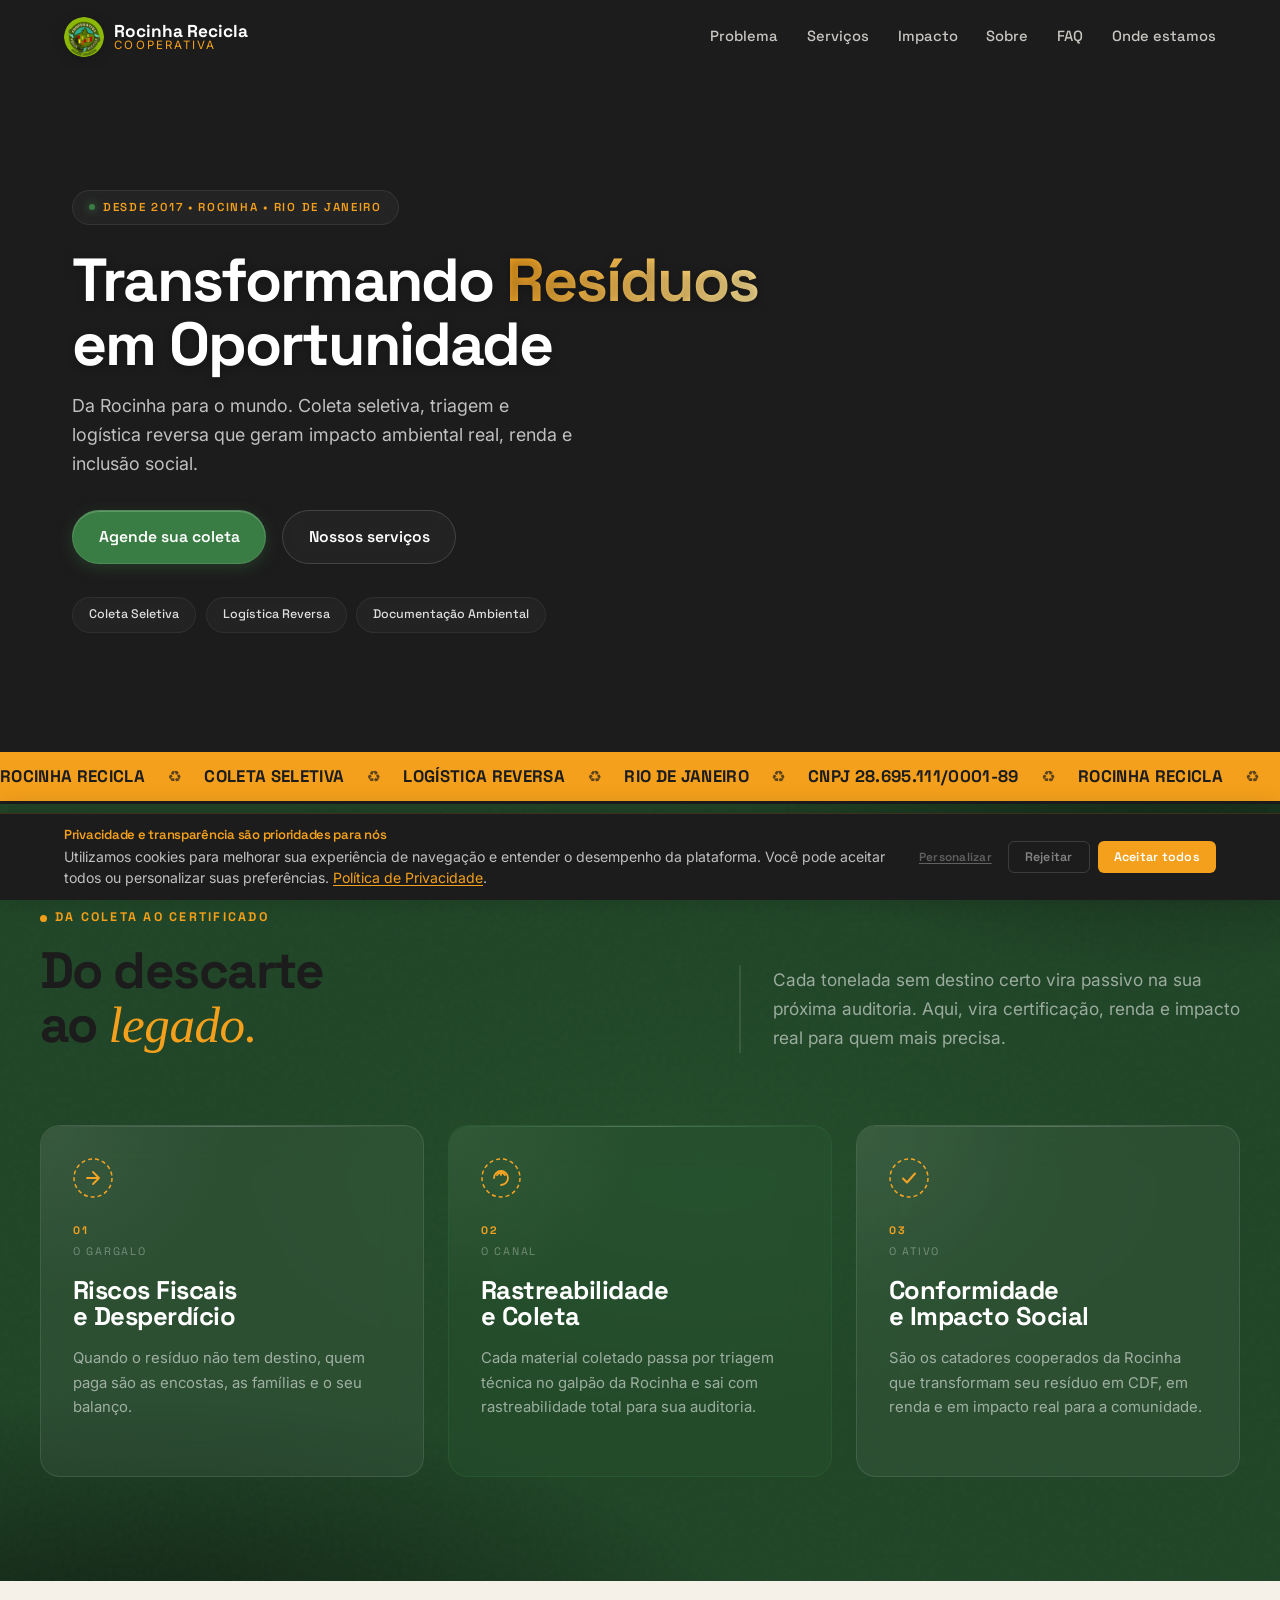
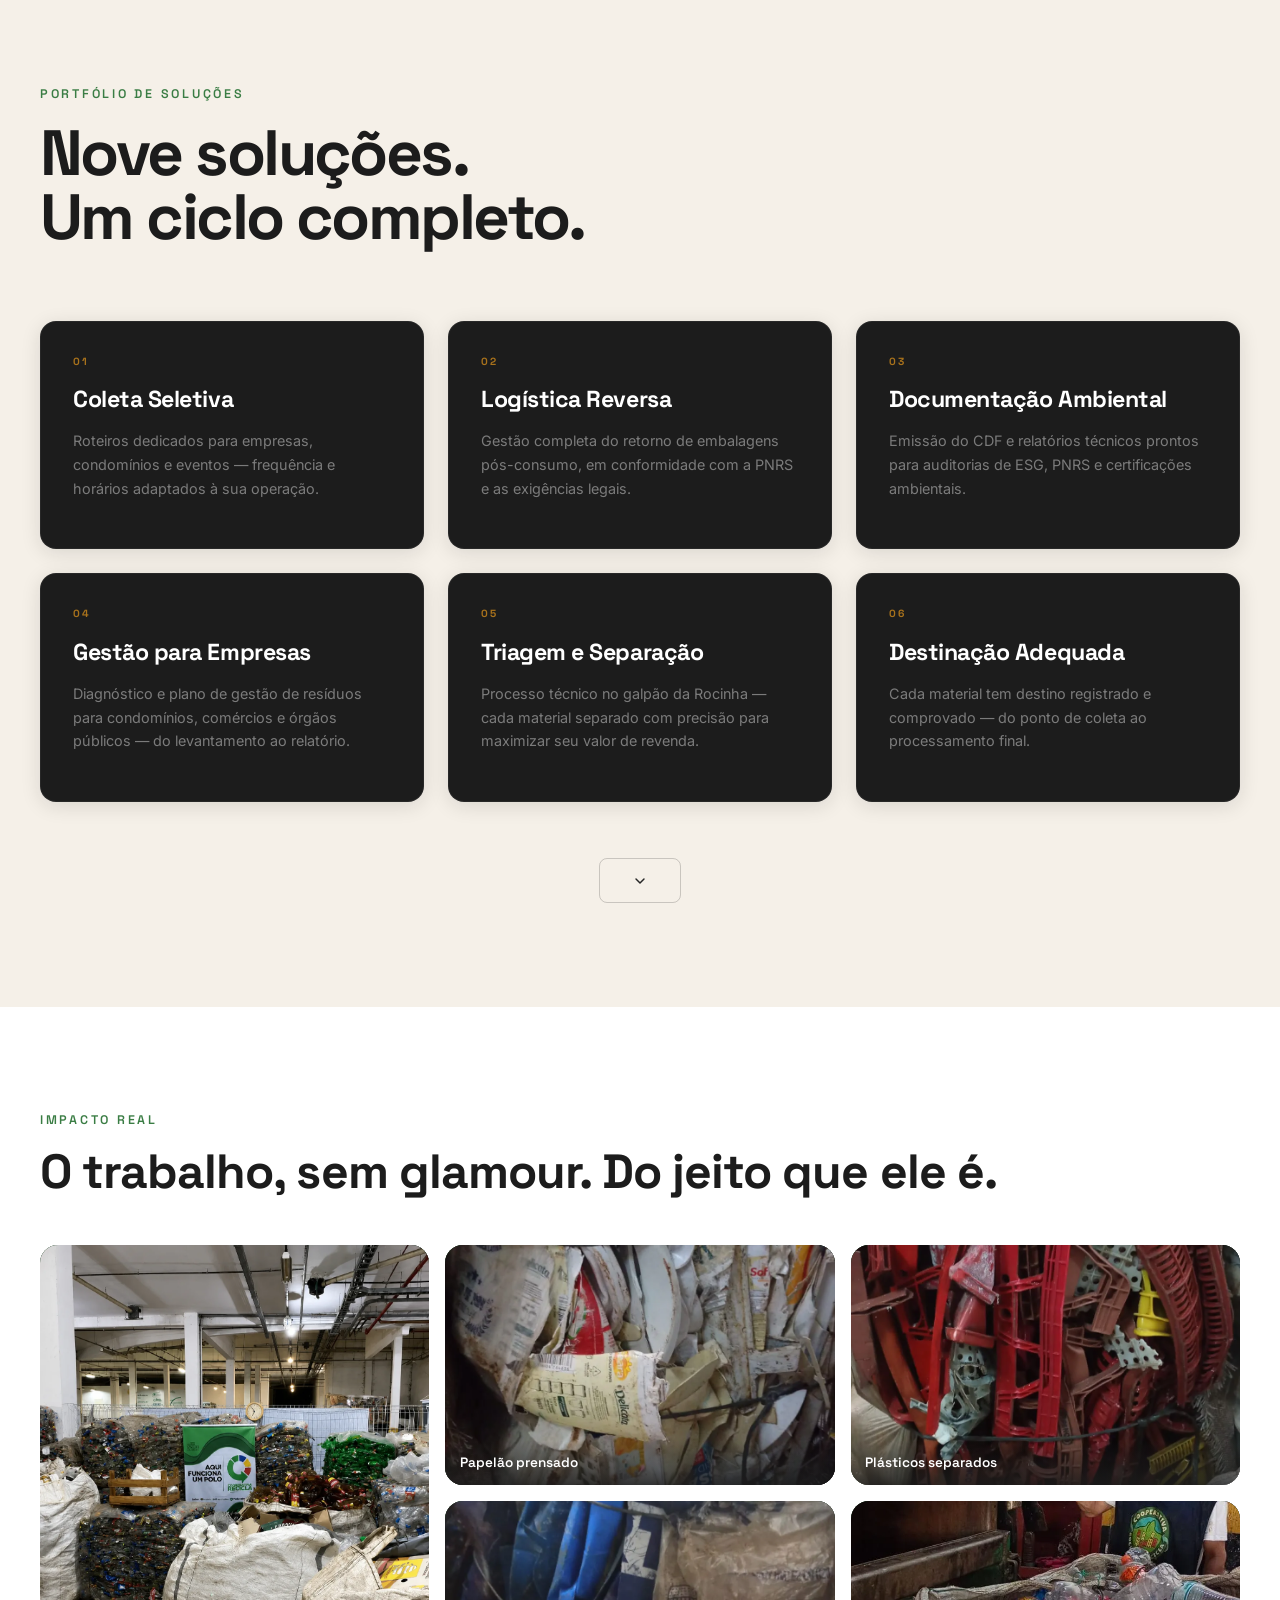
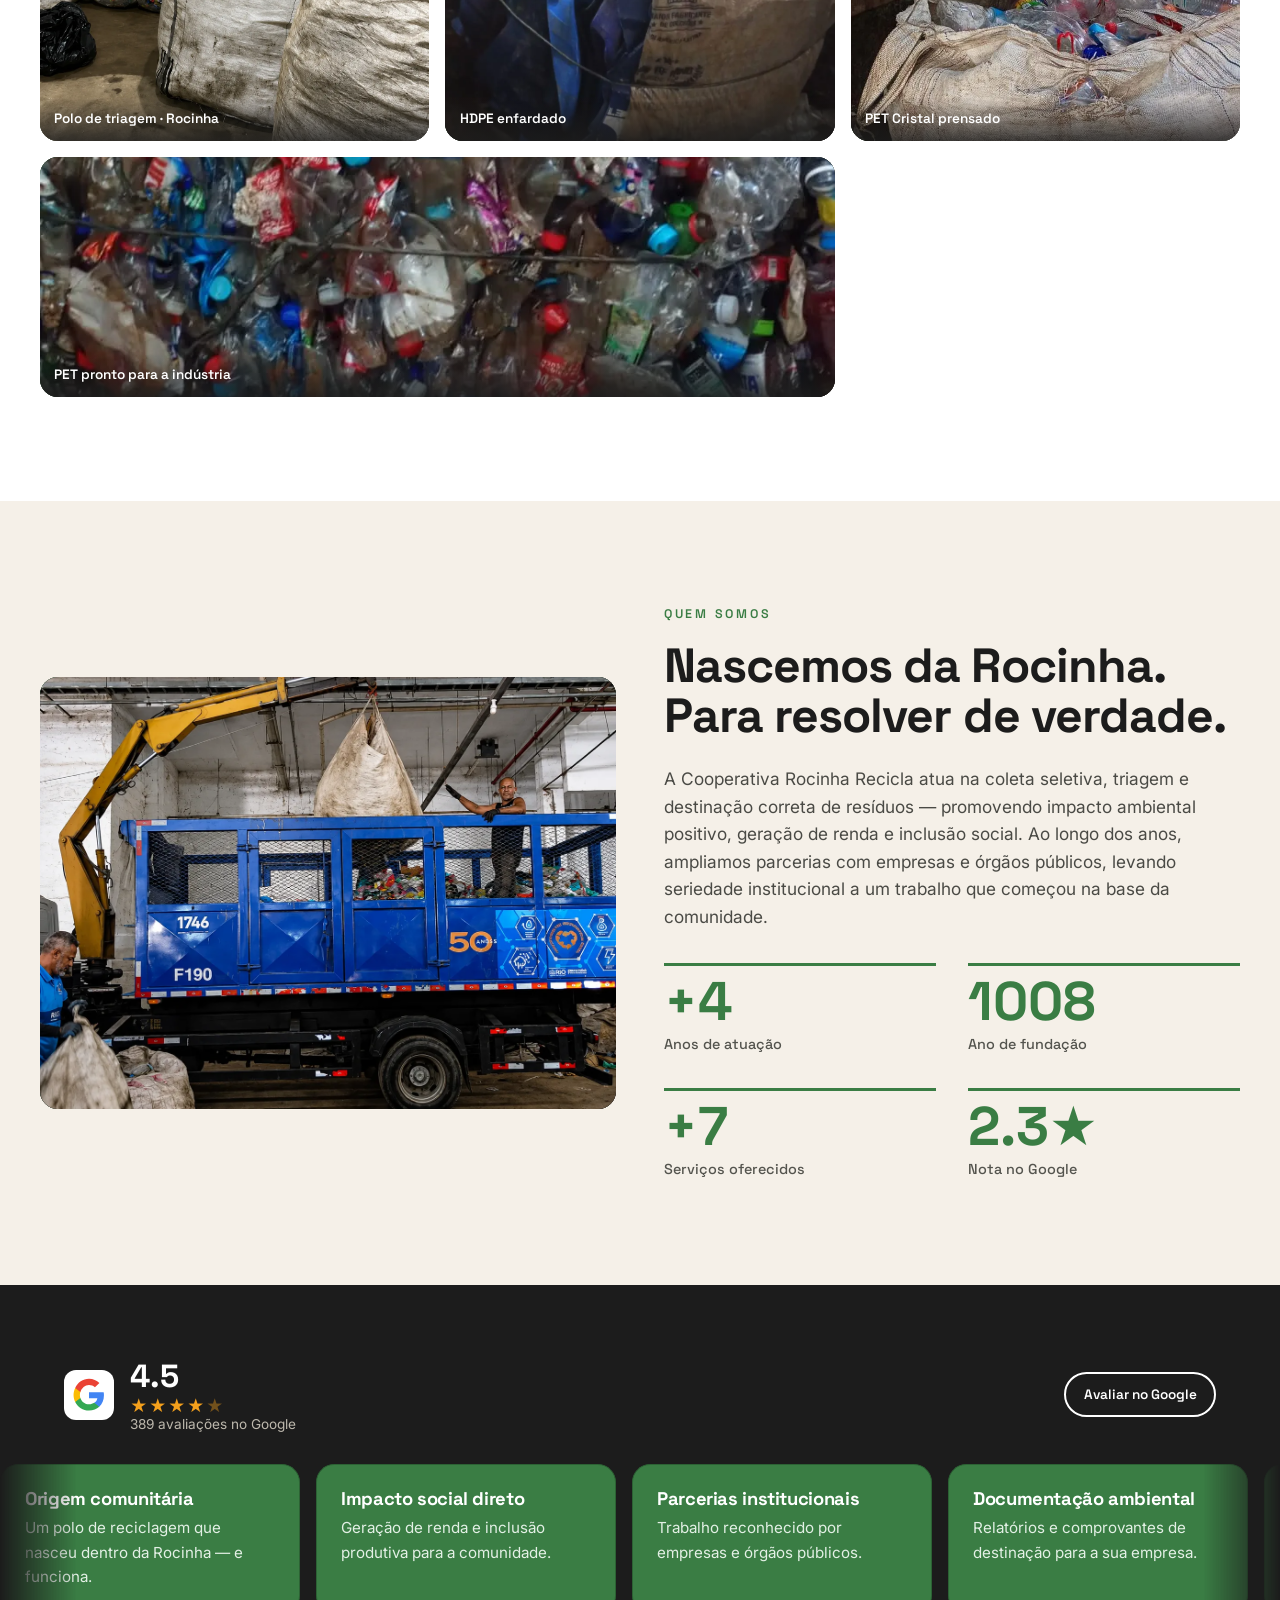
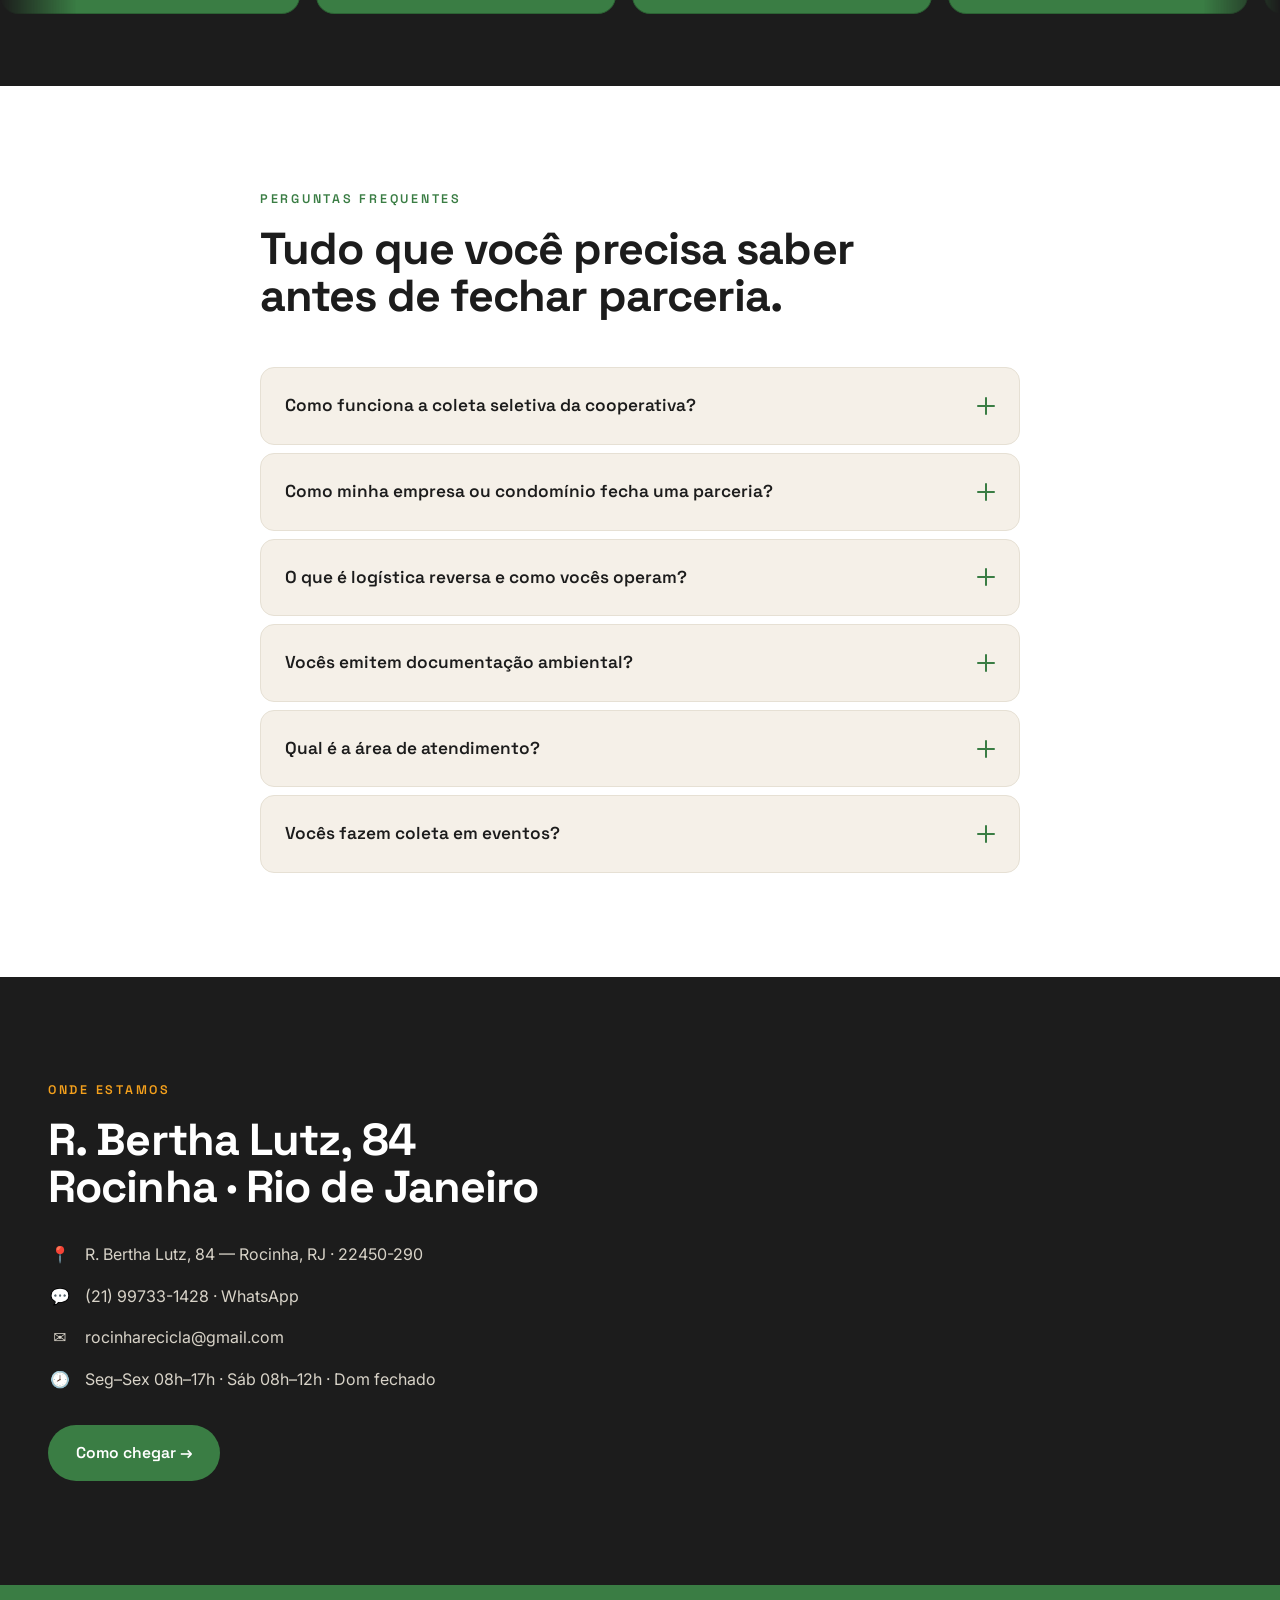
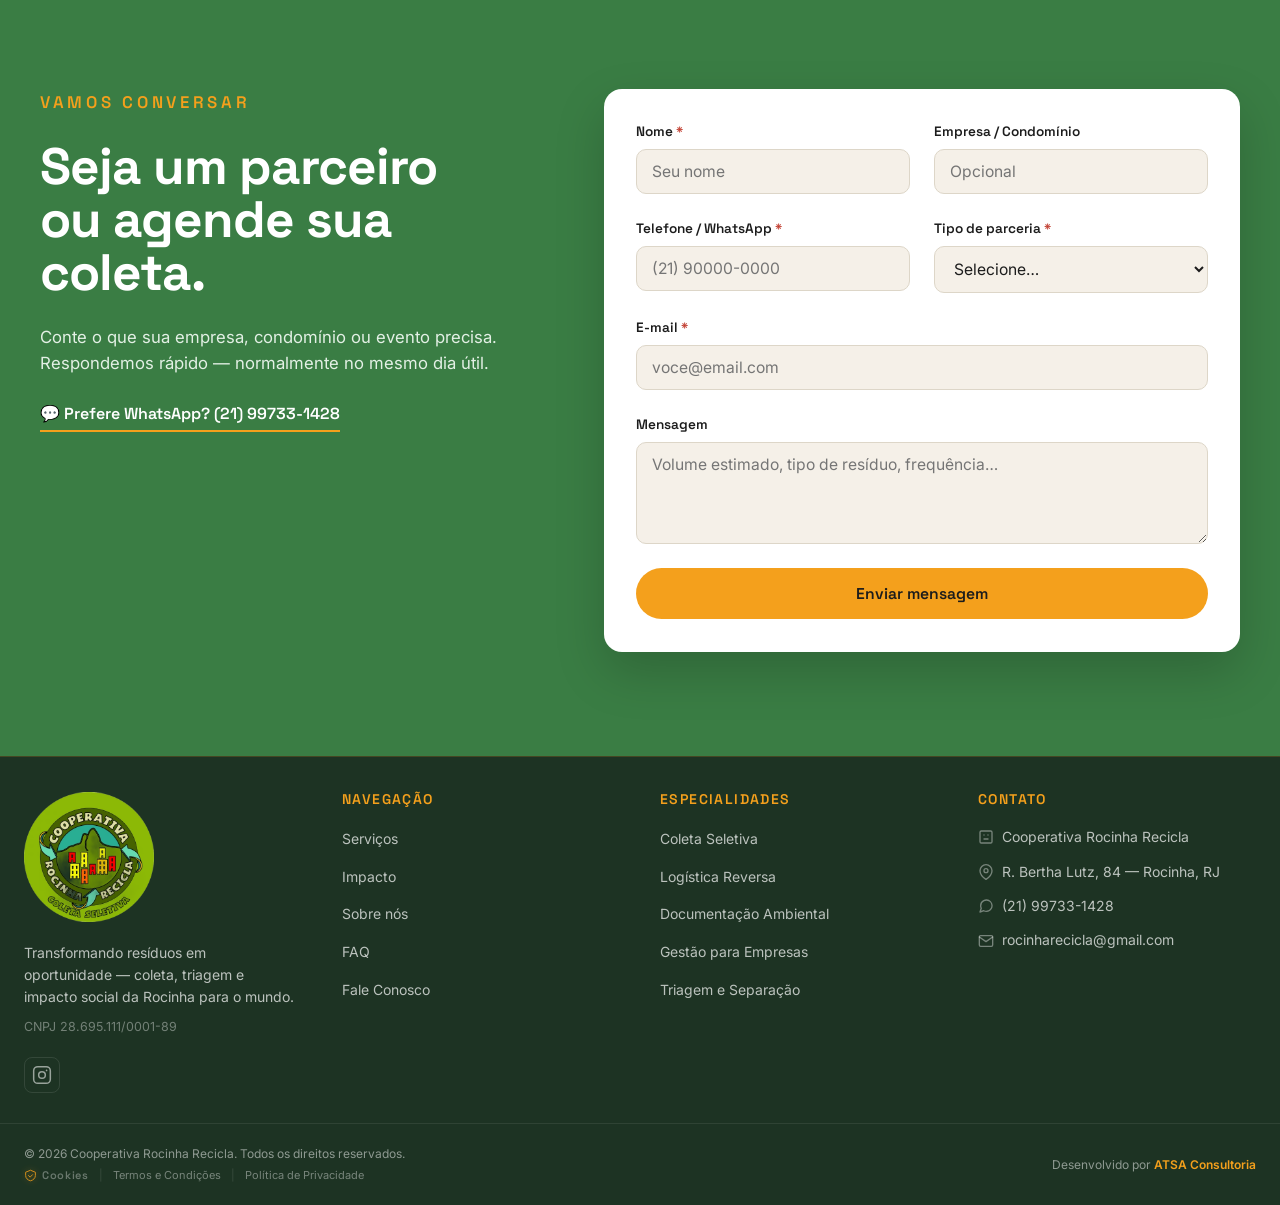
==== commit f9675d93: "Ajuste e atualizações da landing page" ====
--- a/index.html
+++ b/index.html
@@ -5,218 +5,11 @@
 <meta name="viewport" content="width=device-width, initial-scale=1.0">
 <title>Cooperativa Rocinha Recicla — Transformando Resíduos em Oportunidade</title>
 <meta name="description" content="Cooperativa de reciclagem, coleta seletiva e logística reversa na Rocinha, Rio de Janeiro. Desde 2017 transformando resíduos em renda e inclusão social.">
+<meta name="google-site-verification" content="HBuK_tmD0zrtVrkK2VKQrNmkO_f2S_PHJyRvkvlDNb8" />
 <link rel="preconnect" href="https://fonts.googleapis.com">
 <link rel="preconnect" href="https://fonts.gstatic.com" crossorigin>
-<link rel="preload" href="https://fonts.googleapis.com/css2?family=Space+Grotesk:wght@500;600;700&family=Inter:wght@400;500;600&display=swap" as="style" onload="this.onload=null;this.rel='stylesheet'">
-<noscript><link href="https://fonts.googleapis.com/css2?family=Space+Grotesk:wght@500;600;700&family=Inter:wght@400;500;600&display=swap" rel="stylesheet"></noscript>
+<link href="https://fonts.googleapis.com/css2?family=Space+Grotesk:wght@500;600;700&family=Inter:wght@400;500;600&display=swap" rel="stylesheet">
 <link rel="shortcut icon" href="Assets/favicon-rocinha-recicla.ico" type="image/x-icon">
-<link rel="canonical" href="https://rocinharecicla.com.br/">
-
-<!-- Open Graph -->
-<meta property="og:title" content="Cooperativa Rocinha Recicla — Transformando Resíduos em Oportunidade">
-<meta property="og:description" content="Cooperativa de reciclagem, coleta seletiva e logística reversa na Rocinha, Rio de Janeiro. Desde 2017 transformando resíduos em renda e inclusão social.">
-<meta property="og:image" content="https://rocinharecicla.com.br/Assets/logo-cooperativa-rocinha-recicla.webp">
-<meta property="og:url" content="https://rocinharecicla.com.br/">
-<meta property="og:type" content="website">
-<meta property="og:locale" content="pt_BR">
-
-<!-- Twitter Cards -->
-<meta name="twitter:card" content="summary_large_image">
-<meta name="twitter:title" content="Cooperativa Rocinha Recicla — Transformando Resíduos em Oportunidade">
-<meta name="twitter:description" content="Cooperativa de reciclagem, coleta seletiva e logística reversa na Rocinha, Rio de Janeiro.">
-<meta name="twitter:image" content="https://rocinharecicla.com.br/Assets/logo-cooperativa-rocinha-recicla.webp">
-
-<!-- Geo tags -->
-<meta name="geo.region" content="BR-RJ">
-<meta name="geo.placename" content="Rio de Janeiro">
-<meta name="geo.position" content="-22.987;-43.247">
-<meta name="ICBM" content="-22.987, -43.247">
-
-<!-- Schema.org JSON-LD -->
-<script type="application/ld+json">
-{
-  "@context": "https://schema.org",
-  "@graph": [
-    {
-      "@type": "LocalBusiness",
-      "@id": "https://rocinharecicla.com.br/#negocio",
-      "name": "Cooperativa Rocinha Recicla",
-      "alternateName": "Cooperativa Rocinha Recicla | Coleta Seletiva | Logística Reversa | Reciclagem | Rio de Janeiro",
-      "url": "https://rocinharecicla.com.br/",
-      "logo": "https://rocinharecicla.com.br/Assets/logo-cooperativa-rocinha-recicla.webp",
-      "image": [
-        "https://rocinharecicla.com.br/Assets/galpao-triagem-cooperativa-rocinha-recicla.webp",
-        "https://rocinharecicla.com.br/Assets/equipe-cooperados-trabalho-comunitario.webp"
-      ],
-      "description": "Cooperativa de reciclagem, coleta seletiva e logística reversa na Rocinha, Rio de Janeiro. Desde 2017 transformando resíduos em renda e inclusão social.",
-      "telephone": "+55-21-99733-1428",
-      "email": "rocinharecicla@gmail.com",
-      "priceRange": "$$",
-      "currenciesAccepted": "BRL",
-      "paymentAccepted": "PIX, Transferência Bancária",
-      "foundingDate": "2017",
-      "address": {
-        "@type": "PostalAddress",
-        "streetAddress": "Rua Bertha Lutz, 84",
-        "addressLocality": "Rio de Janeiro",
-        "addressRegion": "RJ",
-        "postalCode": "22450-290",
-        "addressCountry": "BR"
-      },
-      "geo": {
-        "@type": "GeoCoordinates",
-        "latitude": -22.987,
-        "longitude": -43.247
-      },
-      "openingHoursSpecification": [
-        {
-          "@type": "OpeningHoursSpecification",
-          "dayOfWeek": ["Monday", "Tuesday", "Wednesday", "Thursday", "Friday"],
-          "opens": "08:00",
-          "closes": "17:00"
-        },
-        {
-          "@type": "OpeningHoursSpecification",
-          "dayOfWeek": ["Saturday"],
-          "opens": "08:00",
-          "closes": "12:00"
-        }
-      ],
-      "areaServed": [
-        {
-          "@type": "City",
-          "name": "Rio de Janeiro",
-          "containedInPlace": {
-            "@type": "State",
-            "name": "Rio de Janeiro"
-          }
-        },
-        { "@type": "Place", "name": "Rocinha" },
-        { "@type": "Place", "name": "São Conrado" },
-        { "@type": "Place", "name": "Gávea" },
-        { "@type": "Place", "name": "Leblon" },
-        { "@type": "Place", "name": "Ipanema" },
-        { "@type": "Place", "name": "Copacabana" }
-      ],
-      "hasOfferCatalog": {
-        "@type": "OfferCatalog",
-        "name": "Serviços da Cooperativa Rocinha Recicla",
-        "itemListElement": [
-          {
-            "@type": "Offer",
-            "itemOffered": {
-              "@type": "Service",
-              "name": "Coleta Seletiva",
-              "description": "Coleta programada de resíduos recicláveis para empresas, condomínios e eventos.",
-              "areaServed": "Rio de Janeiro – RJ",
-              "provider": { "@id": "https://rocinharecicla.com.br/#negocio" }
-            }
-          },
-          {
-            "@type": "Offer",
-            "itemOffered": {
-              "@type": "Service",
-              "name": "Logística Reversa",
-              "description": "Retorno de embalagens e resíduos pós-consumo ao ciclo produtivo conforme a PNRS.",
-              "areaServed": "Rio de Janeiro – RJ",
-              "provider": { "@id": "https://rocinharecicla.com.br/#negocio" }
-            }
-          },
-          {
-            "@type": "Offer",
-            "itemOffered": {
-              "@type": "Service",
-              "name": "Documentação Ambiental",
-              "description": "Relatórios e comprovantes de destinação para auditorias e relatórios ESG.",
-              "areaServed": "Rio de Janeiro – RJ",
-              "provider": { "@id": "https://rocinharecicla.com.br/#negocio" }
-            }
-          }
-        ]
-      },
-      "sameAs": [
-        "https://g.co/kgs/rocinharecicla",
-        "https://www.instagram.com/rocinharecicla"
-      ]
-    },
-    {
-      "@type": "WebSite",
-      "@id": "https://rocinharecicla.com.br/#website",
-      "url": "https://rocinharecicla.com.br/",
-      "name": "Cooperativa Rocinha Recicla | Coleta Seletiva | Logística Reversa | Reciclagem | Rio de Janeiro",
-      "publisher": { "@id": "https://rocinharecicla.com.br/#negocio" },
-      "inLanguage": "pt-BR"
-    },
-    {
-      "@type": "WebPage",
-      "@id": "https://rocinharecicla.com.br/#webpage",
-      "url": "https://rocinharecicla.com.br/",
-      "name": "Cooperativa Rocinha Recicla — Transformando Resíduos em Oportunidade",
-      "description": "Cooperativa de reciclagem, coleta seletiva e logística reversa na Rocinha, Rio de Janeiro. Desde 2017 transformando resíduos em renda e inclusão social.",
-      "isPartOf": { "@id": "https://rocinharecicla.com.br/#website" },
-      "about": { "@id": "https://rocinharecicla.com.br/#negocio" },
-      "inLanguage": "pt-BR",
-      "datePublished": "2024-06-10",
-      "dateModified": "2024-06-10"
-    },
-    {
-      "@type": "FAQPage",
-      "@id": "https://rocinharecicla.com.br/#faq",
-      "mainEntity": [
-        {
-          "@type": "Question",
-          "name": "Como funciona a coleta seletiva da cooperativa?",
-          "acceptedAnswer": {
-            "@type": "Answer",
-            "text": "Definimos juntos os pontos, a frequência e os tipos de material. Nossa equipe recolhe, transporta e leva tudo ao polo de triagem, onde o material é separado e enfardado para destinação correta."
-          }
-        },
-        {
-          "@type": "Question",
-          "name": "Como minha empresa ou condomínio fecha uma parceria?",
-          "acceptedAnswer": {
-            "@type": "Answer",
-            "text": "Basta enviar uma mensagem pelo formulário ou WhatsApp. Avaliamos o volume e o tipo de resíduo, montamos um plano de coleta e formalizamos a parceria — com documentação ambiental inclusa."
-          }
-        },
-        {
-          "@type": "Question",
-          "name": "O que é logística reversa e como vocês operam?",
-          "acceptedAnswer": {
-            "@type": "Answer",
-            "text": "É o retorno de embalagens e resíduos pós-consumo ao ciclo produtivo. Operamos a coleta, a triagem e a destinação desses materiais conforme a Política Nacional de Resíduos Sólidos."
-          }
-        },
-        {
-          "@type": "Question",
-          "name": "Vocês emitem documentação ambiental?",
-          "acceptedAnswer": {
-            "@type": "Answer",
-            "text": "Sim. Emitimos relatórios e comprovantes de destinação que ajudam sua empresa em auditorias, relatórios de ESG e cumprimento de obrigações ambientais."
-          }
-        },
-        {
-          "@type": "Question",
-          "name": "Qual é a área de atendimento?",
-          "acceptedAnswer": {
-            "@type": "Answer",
-            "text": "Atendemos a Rocinha, o entorno e diversas regiões do Rio de Janeiro. Para coletas fora da área, fale conosco para avaliarmos a logística."
-          }
-        },
-        {
-          "@type": "Question",
-          "name": "Vocês fazem coleta em eventos?",
-          "acceptedAnswer": {
-            "@type": "Answer",
-            "text": "Fazemos. Montamos a coleta seletiva do evento, do planejamento à destinação, e entregamos o relatório de impacto ao final."
-          }
-        }
-      ]
-    }
-  ]
-}
-</script>
-
 <link rel="stylesheet" href="style.css">
 </head>
 <body>
@@ -238,46 +31,45 @@
     </a>
 
     <nav class="nav__links" aria-label="Navegação principal">
-      <a href="#inicio">Início</a>
+      <a href="#problema">Problema</a>
       <a href="#servicos">Serviços</a>
+      <a href="#impacto">Impacto</a>
       <a href="#sobre">Sobre</a>
-      <a href="#testemunhos">Depoimento</a>
-      <a href="#videos">Vídeos</a>
-      <a href="#contato">Contato</a>
+      <a href="#faq">FAQ</a>
+      <a href="#localizacao">Onde estamos</a>
     </nav>
 
     <button class="nav__burger" id="burger" aria-label="Abrir menu" aria-expanded="false">
       <span></span><span></span><span></span>
     </button>
   </div>
-  <div class="nav__progress" id="nav-progress" aria-hidden="true"></div>
 </header>
 
 <!-- ============ HERO ============ -->
 <main>
 <section class="hero" id="inicio">
-  <div class="hero__video-wrapper">
+  <div class="hero__video-wrapper" data-anim="hero-img">
     <video class="hero__bg-video" autoplay loop muted playsinline>
-      <source src="https://files.catbox.moe/ahf5e8.mp4" type="video/mp4">
+      <source src="Assets/video-logistica-reversa-cooperativa-rocinha.mp4" type="video/mp4">
     </video>
     <div class="hero__bg-overlay"></div>
   </div>
 
   <div class="hero__inner">
     <div class="hero__text">
-      <p class="kicker">Desde 2017 • Rocinha • Rio de Janeiro</p>
-      <h1 class="hero__title">
+      <p class="kicker" data-anim="hero" style="--d:0ms">Desde 2017 • Rocinha • Rio de Janeiro</p>
+      <h1 class="hero__title" data-anim="hero" style="--d:200ms">
         Transformando <span class="hl">Resíduos</span><br class="hero__br-desktop">em Oportunidade
       </h1>
-      <p class="hero__sub">
+      <p class="hero__sub" data-anim="hero" style="--d:400ms">
         Da Rocinha para o mundo. Coleta seletiva, triagem e logística reversa que geram
         impacto ambiental real, renda e inclusão social.
       </p>
-      <div class="hero__actions">
-        <a class="btn btn--green" href="https://wa.me/5521997331428?text=Ol%C3%A1%2C%20vim%20atrav%C3%A9s%20do%20site%20e%20gostaria%20de%20uma%20informa%C3%A7%C3%A3o." target="_blank" rel="noopener noreferrer">Agende sua coleta</a>
+      <div class="hero__actions" data-anim="hero" style="--d:600ms">
+        <a class="btn btn--green" href="#contato">Agende sua coleta</a>
         <a class="btn btn--ghost" href="#servicos">Nossos serviços</a>
       </div>
-      <ul class="hero__chips">
+      <ul class="hero__chips" data-anim="hero" style="--d:750ms">
         <li>Coleta Seletiva</li>
         <li>Logística Reversa</li>
         <li>Documentação Ambiental</li>
@@ -287,6 +79,13 @@
 </section>
 </main>
 
+<!-- ============ MARQUEE BAR ============ -->
+<div class="ticker" aria-hidden="true">
+  <div class="ticker__track">
+    <span>Rocinha Recicla</span><i>♻</i><span>Coleta Seletiva</span><i>♻</i><span>Logística Reversa</span><i>♻</i><span>Rio de Janeiro</span><i>♻</i><span>CNPJ 28.695.111/0001-89</span><i>♻</i>
+    <span>Rocinha Recicla</span><i>♻</i><span>Coleta Seletiva</span><i>♻</i><span>Logística Reversa</span><i>♻</i><span>Rio de Janeiro</span><i>♻</i><span>CNPJ 28.695.111/0001-89</span><i>♻</i>
+  </div>
+</div>
 
 <!-- ============ PROBLEMA, SOLUÇÃO & RESULTADO (TRANSFORMAÇÃO ORGANIC / HUMANIST PREMIUM) ============ -->
 <section class="problem" id="problema">
@@ -355,8 +154,8 @@
   <div class="services__inner">
 
     <div class="services__head">
-      <span class="services__eyebrow">Portfólio de Soluções</span>
-      <h2 class="services__title">Nove soluções.<br>Um ciclo <em>completo.</em></h2>
+      <p class="section-tag">Portfólio de Soluções</p>
+      <h2>Nove soluções.<br>Um ciclo completo.</h2>
     </div>
 
     <!-- Grid principal — 6 visíveis (2 linhas × 3 colunas) -->
@@ -429,520 +228,117 @@
 
 <!-- ============ GALERIA DE IMPACTO ============ -->
 <section class="gallery" id="impacto">
-  <div class="gallery__split">
-
-    <!-- Texto à esquerda -->
-    <div class="gallery__text" data-anim="hero" style="--d:0ms">
-      <span class="gallery__eyebrow">Impacto real</span>
-      <h2 class="gallery__title">O trabalho,<br><em>sem glamour.</em></h2>
-      <p class="gallery__lead">Cada fardo prensado é uma tonelada a menos em aterro — e renda gerada dentro da Rocinha.</p>
-      <div class="gallery__stats">
-        <div class="gallery__stat">
-          <span class="gallery__stat-num" data-target="450" data-prefix="+">0</span>
-          <span class="gallery__stat-label">Toneladas recicladas</span>
-        </div>
-        <div class="gallery__stat">
-          <span class="gallery__stat-num" data-target="35" data-prefix="+">0</span>
-          <span class="gallery__stat-label">Cooperados ativos</span>
-        </div>
-        <div class="gallery__stat">
-          <span class="gallery__stat-num" data-target="12" data-prefix="+">0</span>
-          <span class="gallery__stat-label">Empresas parceiras</span>
-        </div>
-      </div>
-      <p class="gallery__body">Nosso galpão na Rocinha opera com rastreabilidade total. Cada material coletado passa por triagem técnica, prensagem e destinação correta — gerando CDF, relatórios de ESG e, acima de tudo, dignidade para quem trabalha.</p>
-      <a href="https://wa.me/5521997331428?text=Ol%C3%A1%2C%20vim%20atrav%C3%A9s%20do%20site%20e%20gostaria%20de%20saber%20sobre%20Parceria." target="_blank" rel="noopener noreferrer" class="gallery__cta">Quero ser parceiro</a>
-    </div>
-
-    <!-- Imagens à direita — alinhamento mantido -->
-    <div class="gallery__grid2">
-
-      <!-- Linha 1: landscape 1672×941 — aspect-ratio 16/9, zero crop -->
-      <figure class="gcard gcard--land" data-anim="tile">
-        <div class="gcard__img-wrap">
-          <img src="Assets/logistica-reversa-embalagens-empresas.webp"
-               alt="Logística reversa de embalagens coletadas de empresas parceiras" width="600" height="338" loading="lazy">
-        </div>
-        <figcaption>
-          <span class="gcard__tag">Logística reversa</span>
-          <span class="gcard__desc-text">Coleta nas empresas parceiras</span>
-        </figcaption>
-      </figure>
-
-      <figure class="gcard gcard--land" data-anim="tile">
-        <div class="gcard__img-wrap">
-          <img src="Assets/acao-educacao-ambiental-rocinha.webp"
-               alt="Ação de educação ambiental comunitária na Rocinha" width="600" height="338" loading="lazy">
-        </div>
-        <figcaption>
-          <span class="gcard__tag">Educação ambiental</span>
-          <span class="gcard__desc-text">Comunidade no centro da mudança</span>
-        </figcaption>
-      </figure>
-
-      <!-- Linha 2: portrait — aspect-ratio próximo ao natural de cada imagem -->
-      <figure class="gcard gcard--port" data-anim="tile">
-        <div class="gcard__img-wrap">
-          <img src="Assets/triagem-garrafas-pet-transparentes-rocinha.webp"
-               alt="Triagem manual de garrafas PET transparentes na Cooperativa Rocinha Recicla" width="600" height="800" loading="lazy">
-        </div>
-        <figcaption>
-          <span class="gcard__tag">Triagem</span>
-          <span class="gcard__desc-text">Separação por tipo e cor</span>
-        </figcaption>
-      </figure>
-
-      <figure class="gcard gcard--port" data-anim="tile">
-        <div class="gcard__img-wrap">
-          <img src="Assets/galpao-triagem-cooperativa-rocinha-recicla.webp"
-               alt="Galpão principal de triagem da Cooperativa Rocinha Recicla" width="600" height="800" loading="lazy">
-        </div>
-        <figcaption>
-          <span class="gcard__tag">Polo de triagem</span>
-          <span class="gcard__desc-text">Galpão próprio · Rocinha, RJ</span>
-        </figcaption>
-      </figure>
-
-    </div>
-  </section>
-
-<!-- ============ SEPARADOR EDITORIAL ============ -->
-<div class="section-divider section-divider--dark" aria-hidden="true">
-  <span class="section-divider__line"></span>
-  <span class="section-divider__icon">♻</span>
-  <span class="section-divider__line"></span>
-</div>
-
-<!-- ============ VÍDEOS — O PROCESSO NA ROCINHA ============ -->
-<section class="videos" id="videos">
-  <div class="videos__inner">
-
-    <!-- Cabeçalho editorial -->
-    <div class="videos__head" data-anim="service">
-      <div class="videos__head-left">
-        <span class="videos__eyebrow">Por dentro da cooperativa</span>
-        <h2 class="videos__title">O processo,<br><em>do início ao fim</em></h2>
-      </div>
-      <div class="videos__head-right">
-        <p class="videos__lead">Conheça o ciclo de transformação dos resíduos através do olhar e depoimento dos cooperados da Rocinha.</p>
-      </div>
-    </div>
-
-    <!-- Grid de vídeos vertical (9:16) — layout editorial premium -->
-    <div class="videos__grid">
-
-      <!-- Vídeo 1: Triagem Manual (Carol) -->
-      <article class="vcard" data-anim="tile">
-        <div class="vcard__media">
-          <video class="vcard__video" muted loop playsinline preload="auto">
-            <source src="https://files.catbox.moe/smaoln.mp4" type="video/mp4">
-          </video>
-          <button class="vcard__play" aria-label="Reproduzir depoimento da Carol sobre a triagem de resíduos no galpão" type="button">
-            <svg viewBox="0 0 48 48" fill="none" aria-hidden="true"><circle cx="24" cy="24" r="22" fill="rgba(0,0,0,.55)" stroke="rgba(255,255,255,.35)" stroke-width="1.5"/><path d="M19 16l14 8-14 8V16z" fill="#fff"/></svg>
-          </button>
-          <div class="vcard__controls">
-            <button class="vcard__control-btn vcard__btn-mute" aria-label="Ativar ou desativar áudio" type="button">
-              <svg class="icon-volume-off" viewBox="0 0 24 24" fill="none" stroke="currentColor" stroke-width="2" stroke-linecap="round" stroke-linejoin="round"><polygon points="11 5 6 9 2 9 2 15 6 15 11 19 11 5"></polygon><line x1="23" y1="9" x2="17" y2="15"></line><line x1="17" y1="9" x2="23" y2="15"></line></svg>
-              <svg class="icon-volume-on" viewBox="0 0 24 24" fill="none" stroke="currentColor" stroke-width="2" stroke-linecap="round" stroke-linejoin="round" style="display: none;"><polygon points="11 5 6 9 2 9 2 15 6 15 11 19 11 5"></polygon><path d="M19.07 4.93a10 10 0 0 1 0 14.14M15.54 8.46a5 5 0 0 1 0 7.07"></path></svg>
-            </button>
-            <button class="vcard__control-btn vcard__btn-expand" aria-label="Assistir em tela cheia" type="button">
-              <svg viewBox="0 0 24 24" fill="none" stroke="currentColor" stroke-width="2" stroke-linecap="round" stroke-linejoin="round"><path d="M8 3H5a2 2 0 0 0-2 2v3m18 0V5a2 2 0 0 0-2-2h-3m0 18h3a2 2 0 0 0 2-2v-3M3 16v3a2 2 0 0 0 2 2h3"></path></svg>
-            </button>
-          </div>
-          <span class="vcard__duration" aria-hidden="true">Triagem</span>
-          <div class="vcard__sound-waves" aria-hidden="true">
-            <span></span>
-            <span></span>
-            <span></span>
-            <span></span>
-          </div>
-        </div>
-        <div class="vcard__content">
-          <h3>Como Funciona a Triagem</h3>
-          <p>Carol detalha a triagem manual de papelão, plástico PET e ferro no galpão.</p>
-        </div>
-      </article>
-
-      <!-- Vídeo 2: Educação e Sustentabilidade (Orla Rio) -->
-      <article class="vcard" data-anim="tile">
-        <div class="vcard__media">
-          <video class="vcard__video" muted loop playsinline preload="auto">
-            <source src="https://files.catbox.moe/hix3qt.mp4" type="video/mp4">
-          </video>
-          <button class="vcard__play" aria-label="Reproduzir vídeo sobre a parceria sustentável e educativa com a Orla Rio" type="button">
-            <svg viewBox="0 0 48 48" fill="none" aria-hidden="true"><circle cx="24" cy="24" r="22" fill="rgba(0,0,0,.55)" stroke="rgba(255,255,255,.35)" stroke-width="1.5"/><path d="M19 16l14 8-14 8V16z" fill="#fff"/></svg>
-          </button>
-          <div class="vcard__controls">
-            <button class="vcard__control-btn vcard__btn-mute" aria-label="Ativar ou desativar áudio" type="button">
-              <svg class="icon-volume-off" viewBox="0 0 24 24" fill="none" stroke="currentColor" stroke-width="2" stroke-linecap="round" stroke-linejoin="round"><polygon points="11 5 6 9 2 9 2 15 6 15 11 19 11 5"></polygon><line x1="23" y1="9" x2="17" y2="15"></line><line x1="17" y1="9" x2="23" y2="15"></line></svg>
-              <svg class="icon-volume-on" viewBox="0 0 24 24" fill="none" stroke="currentColor" stroke-width="2" stroke-linecap="round" stroke-linejoin="round" style="display: none;"><polygon points="11 5 6 9 2 9 2 15 6 15 11 19 11 5"></polygon><path d="M19.07 4.93a10 10 0 0 1 0 14.14M15.54 8.46a5 5 0 0 1 0 7.07"></path></svg>
-            </button>
-            <button class="vcard__control-btn vcard__btn-expand" aria-label="Assistir em tela cheia" type="button">
-              <svg viewBox="0 0 24 24" fill="none" stroke="currentColor" stroke-width="2" stroke-linecap="round" stroke-linejoin="round"><path d="M8 3H5a2 2 0 0 0-2 2v3m18 0V5a2 2 0 0 0-2-2h-3m0 18h3a2 2 0 0 0 2-2v-3M3 16v3a2 2 0 0 0 2 2h3"></path></svg>
-            </button>
-          </div>
-          <span class="vcard__duration" aria-hidden="true">Educação</span>
-          <div class="vcard__sound-waves" aria-hidden="true">
-            <span></span>
-            <span></span>
-            <span></span>
-            <span></span>
-          </div>
-        </div>
-        <div class="vcard__content">
-          <h3>Projeto Lixo Zero na Praia</h3>
-          <p>A parceria com a Orla Rio em São Conrado une educação e preservação da praia.</p>
-        </div>
-      </article>
-
-      <!-- Vídeo 3: Equipamentos e Logística (Simão) -->
-      <article class="vcard" data-anim="tile">
-        <div class="vcard__media">
-          <video class="vcard__video" muted loop playsinline preload="auto">
-            <source src="https://files.catbox.moe/lnu9w9.mp4" type="video/mp4">
-          </video>
-          <button class="vcard__play" aria-label="Reproduzir depoimento de Simão sobre incentivos, investimentos e ferramentas de reciclagem" type="button">
-            <svg viewBox="0 0 48 48" fill="none" aria-hidden="true"><circle cx="24" cy="24" r="22" fill="rgba(0,0,0,.55)" stroke="rgba(255,255,255,.35)" stroke-width="1.5"/><path d="M19 16l14 8-14 8V16z" fill="#fff"/></svg>
-          </button>
-          <div class="vcard__controls">
-            <button class="vcard__control-btn vcard__btn-mute" aria-label="Ativar ou desativar áudio" type="button">
-              <svg class="icon-volume-off" viewBox="0 0 24 24" fill="none" stroke="currentColor" stroke-width="2" stroke-linecap="round" stroke-linejoin="round"><polygon points="11 5 6 9 2 9 2 15 6 15 11 19 11 5"></polygon><line x1="23" y1="9" x2="17" y2="15"></line><line x1="17" y1="9" x2="23" y2="15"></line></svg>
-              <svg class="icon-volume-on" viewBox="0 0 24 24" fill="none" stroke="currentColor" stroke-width="2" stroke-linecap="round" stroke-linejoin="round" style="display: none;"><polygon points="11 5 6 9 2 9 2 15 6 15 11 19 11 5"></polygon><path d="M19.07 4.93a10 10 0 0 1 0 14.14M15.54 8.46a5 5 0 0 1 0 7.07"></path></svg>
-            </button>
-            <button class="vcard__control-btn vcard__btn-expand" aria-label="Assistir em tela cheia" type="button">
-              <svg viewBox="0 0 24 24" fill="none" stroke="currentColor" stroke-width="2" stroke-linecap="round" stroke-linejoin="round"><path d="M8 3H5a2 2 0 0 0-2 2v3m18 0V5a2 2 0 0 0-2-2h-3m0 18h3a2 2 0 0 0 2-2v-3M3 16v3a2 2 0 0 0 2 2h3"></path></svg>
-            </button>
-          </div>
-          <span class="vcard__duration" aria-hidden="true">Estrutura</span>
-          <div class="vcard__sound-waves" aria-hidden="true">
-            <span></span>
-            <span></span>
-            <span></span>
-            <span></span>
-          </div>
-        </div>
-        <div class="vcard__content">
-          <h3>Equipamentos e Logística</h3>
-          <p>Simão explica como os ecopontos e ferramentas otimizam a logística local.</p>
-        </div>
-      </article>
-
-      <!-- Vídeo 4: Tecnologia e Metas (Vieira) -->
-      <article class="vcard" data-anim="tile">
-        <div class="vcard__media">
-          <video class="vcard__video" muted loop playsinline preload="auto">
-            <source src="https://files.catbox.moe/9wf6rb.mp4" type="video/mp4">
-          </video>
-          <button class="vcard__play" aria-label="Reproduzir depoimento de Vieira sobre o aplicativo Rocinha Inteligente e as metas de impacto" type="button">
-            <svg viewBox="0 0 48 48" fill="none" aria-hidden="true"><circle cx="24" cy="24" r="22" fill="rgba(0,0,0,.55)" stroke="rgba(255,255,255,.35)" stroke-width="1.5"/><path d="M19 16l14 8-14 8V16z" fill="#fff"/></svg>
-          </button>
-          <div class="vcard__controls">
-            <button class="vcard__control-btn vcard__btn-mute" aria-label="Ativar ou desativar áudio" type="button">
-              <svg class="icon-volume-off" viewBox="0 0 24 24" fill="none" stroke="currentColor" stroke-width="2" stroke-linecap="round" stroke-linejoin="round"><polygon points="11 5 6 9 2 9 2 15 6 15 11 19 11 5"></polygon><line x1="23" y1="9" x2="17" y2="15"></line><line x1="17" y1="9" x2="23" y2="15"></line></svg>
-              <svg class="icon-volume-on" viewBox="0 0 24 24" fill="none" stroke="currentColor" stroke-width="2" stroke-linecap="round" stroke-linejoin="round" style="display: none;"><polygon points="11 5 6 9 2 9 2 15 6 15 11 19 11 5"></polygon><path d="M19.07 4.93a10 10 0 0 1 0 14.14M15.54 8.46a5 5 0 0 1 0 7.07"></path></svg>
-            </button>
-            <button class="vcard__control-btn vcard__btn-expand" aria-label="Assistir em tela cheia" type="button">
-              <svg viewBox="0 0 24 24" fill="none" stroke="currentColor" stroke-width="2" stroke-linecap="round" stroke-linejoin="round"><path d="M8 3H5a2 2 0 0 0-2 2v3m18 0V5a2 2 0 0 0-2-2h-3m0 18h3a2 2 0 0 0 2-2v-3M3 16v3a2 2 0 0 0 2 2h3"></path></svg>
-            </button>
-          </div>
-          <span class="vcard__duration" aria-hidden="true">Tecnologia</span>
-          <div class="vcard__sound-waves" aria-hidden="true">
-            <span></span>
-            <span></span>
-            <span></span>
-            <span></span>
-          </div>
-        </div>
-        <div class="vcard__content">
-          <h3>Rocinha Inteligente e 70t</h3>
-          <p>Vieira apresenta o app Rocinha Inteligente e a meta de 70t de coleta por dia.</p>
-        </div>
-      </article>
-
-    </div>
-  </div>
-</section>
-
-<!-- ============ FARDOS — MATERIAIS RECICLADOS ============ -->
-<section class="fardos" id="fardos">
-
-  <div class="fardos__header">
-    <div>
-      <span class="fardos__eyebrow">Materiais reciclados</span>
-      <h2 class="fardos__title">Do resíduo<br>ao <em>recurso.</em></h2>
-    </div>
-    <p class="fardos__desc">Cada material coletado tem um caminho definido — triado, prensado e destinado corretamente pelo nosso polo na Rocinha.</p>
-  </div>
-
-  <div class="fardos__grid">
-
-    <article class="fcard" data-anim="tile">
-      <div class="fcard__img-wrap">
-        <img src="Assets/fardo-embalagens-papelao-reciclagem-rocinha.webp"
-             alt="Fardo de embalagens e papelão prensado" width="600" height="338" loading="lazy">
-      </div>
-      <div class="fcard__content" data-num="01">
-        <span class="fcard__tag">Papelão &amp; Papel</span>
-        <h3 class="fcard__title">Embalagens<br>Prensadas</h3>
-        <div class="fcard__steps">
-          <div class="fcard__step">
-            <span class="fcard__step-num">01.</span>
-            <span class="fcard__step-name">Triagem:</span>
-            <span class="fcard__step-desc">Separação por tipo e cor</span>
-          </div>
-          <div class="fcard__step">
-            <span class="fcard__step-num">02.</span>
-            <span class="fcard__step-name">Processo:</span>
-            <span class="fcard__step-desc">Compactação em fardos de 400kg</span>
-          </div>
-          <div class="fcard__step">
-            <span class="fcard__step-num">03.</span>
-            <span class="fcard__step-name">Retorno:</span>
-            <span class="fcard__step-desc">Vira papel kraft e novas embalagens</span>
-          </div>
-        </div>
-      </div>
-    </article>
-
-    <article class="fcard" data-anim="tile" style="--delay:.08s">
-      <div class="fcard__img-wrap">
-        <img src="Assets/fardo-garrafas-pet-coloridas-prensadas-rocinha.webp"
-             alt="Fardo de garrafas PET coloridas compactadas" width="600" height="338" loading="lazy">
-      </div>
-      <div class="fcard__content" data-num="02">
-        <span class="fcard__tag">PET Misto</span>
-        <h3 class="fcard__title">Garrafas<br>Compactadas</h3>
-        <div class="fcard__steps">
-          <div class="fcard__step">
-            <span class="fcard__step-num">01.</span>
-            <span class="fcard__step-name">Triagem:</span>
-            <span class="fcard__step-desc">Classificação por cor e tipo</span>
-          </div>
-          <div class="fcard__step">
-            <span class="fcard__step-num">02.</span>
-            <span class="fcard__step-name">Processo:</span>
-            <span class="fcard__step-desc">Prensagem de fardos até 500kg</span>
-          </div>
-          <div class="fcard__step">
-            <span class="fcard__step-num">03.</span>
-            <span class="fcard__step-name">Retorno:</span>
-            <span class="fcard__step-desc">Transformação em fibra têxtil</span>
-          </div>
-        </div>
-      </div>
-    </article>
-
-    <article class="fcard" data-anim="tile" style="--delay:.16s">
-      <div class="fcard__img-wrap">
-        <img src="Assets/fardo-plastico-hdpe-azul-reciclado-rocinha.webp"
-             alt="Fardo de plástico HDPE azul enfardado" width="600" height="338" loading="lazy">
-      </div>
-      <div class="fcard__content" data-num="03">
-        <span class="fcard__tag">HDPE — Rígido</span>
-        <h3 class="fcard__title">Plástico Rígido<br>Enfardado</h3>
-        <div class="fcard__steps">
-          <div class="fcard__step">
-            <span class="fcard__step-num">01.</span>
-            <span class="fcard__step-name">Triagem:</span>
-            <span class="fcard__step-desc">Separação de baldes e tubos</span>
-          </div>
-          <div class="fcard__step">
-            <span class="fcard__step-num">02.</span>
-            <span class="fcard__step-name">Processo:</span>
-            <span class="fcard__step-desc">Enfardamento por polímero puro</span>
-          </div>
-          <div class="fcard__step">
-            <span class="fcard__step-num">03.</span>
-            <span class="fcard__step-name">Retorno:</span>
-            <span class="fcard__step-desc">Reutilizado em saneamento e obras</span>
-          </div>
-        </div>
-      </div>
-    </article>
-
-    <article class="fcard" data-anim="tile" style="--delay:.24s">
-      <div class="fcard__img-wrap">
-        <img src="Assets/fardo-plasticos-vermelhos-prensados-rocinha.webp"
-             alt="Fardo de plásticos vermelhos domésticos triados" width="600" height="338" loading="lazy">
-      </div>
-      <div class="fcard__content" data-num="04">
-        <span class="fcard__tag">PP / PS — Utensílios</span>
-        <h3 class="fcard__title">Plásticos<br>Domésticos</h3>
-        <div class="fcard__steps">
-          <div class="fcard__step">
-            <span class="fcard__step-num">01.</span>
-            <span class="fcard__step-name">Triagem:</span>
-            <span class="fcard__step-desc">Seleção manual de utilidades</span>
-          </div>
-          <div class="fcard__step">
-            <span class="fcard__step-num">02.</span>
-            <span class="fcard__step-name">Processo:</span>
-            <span class="fcard__step-desc">Prensagem de lotes triados</span>
-          </div>
-          <div class="fcard__step">
-            <span class="fcard__step-num">03.</span>
-            <span class="fcard__step-name">Retorno:</span>
-            <span class="fcard__step-desc">Vira novos mobiliários e peças</span>
-          </div>
-        </div>
-      </div>
-    </article>
-
-  </div>
-
-</section>
-
-<!-- ============ SEPARADOR EDITORIAL ============ -->
-<div class="section-divider" aria-hidden="true">
-  <span class="section-divider__line"></span>
-  <span class="section-divider__icon">♻</span>
-  <span class="section-divider__line"></span>
-</div>
-
-<!-- ============ QUEM SOMOS ============ -->
+  <div class="gallery__head">
+    <p class="section-tag">Impacto real</p>
+    <h2>O trabalho, sem glamour. Do jeito que ele é.</h2>
+  </div>
+  <div class="gallery__grid">
+    <figure class="media tile tile--tall" data-anim="tile" data-label="galpao-triagem-cooperativa-rocinha-recicla.webp · Galpão de PET">
+      <img src="Assets/galpao-triagem-cooperativa-rocinha-recicla.webp" alt="Galpão interno de triagem da Cooperativa Rocinha Recicla com sacões cheios de garrafas de plástico prontas para prensa" loading="lazy">
+      <figcaption>Polo de triagem · Rocinha</figcaption>
+    </figure>
+    <figure class="media tile" data-anim="tile" data-label="fardo-embalagens-papelao-reciclagem-rocinha.webp · Fardo de papelão">
+      <img src="Assets/fardo-embalagens-papelao-reciclagem-rocinha.webp" alt="Fardo compacto de papelão prensado e enfardado na Cooperativa Rocinha Recicla" loading="lazy">
+      <figcaption>Papelão prensado</figcaption>
+    </figure>
+    <figure class="media tile" data-anim="tile" data-label="fardo-plasticos-vermelhos-prensados-rocinha.webp · Plásticos vermelhos">
+      <img src="Assets/fardo-plasticos-vermelhos-prensados-rocinha.webp" alt="Fardos de plásticos vermelhos e utensílios domésticos triados e compactados pela cooperativa" loading="lazy">
+      <figcaption>Plásticos separados</figcaption>
+    </figure>
+    <figure class="media tile" data-anim="tile" data-label="fardo-plastico-hdpe-azul-reciclado-rocinha.webp · HDPE azul">
+      <img src="Assets/fardo-plastico-hdpe-azul-reciclado-rocinha.webp" alt="Fardo compacto de plásticos rígidos azuis de alta densidade (PEAD) empilhado no depósito da cooperativa na Rocinha" loading="lazy">
+      <figcaption>HDPE enfardado</figcaption>
+    </figure>
+    <figure class="media tile" data-anim="tile" data-label="triagem-garrafas-pet-transparentes-rocinha.webp · PET Cristal">
+      <img src="Assets/triagem-garrafas-pet-transparentes-rocinha.webp" alt="Fardo retangular de garrafas PET transparentes limpas e compactadas prontas para processamento" loading="lazy">
+      <figcaption>PET Cristal prensado</figcaption>
+    </figure>
+    <figure class="media tile tile--wide" data-anim="tile" data-label="fardo-garrafas-pet-coloridas-prensadas-rocinha.webp · Fardo de PET misto">
+      <img src="Assets/fardo-garrafas-pet-coloridas-prensadas-rocinha.webp" alt="Grande fardo de garrafas de plástico PET coloridas e compactadas prontas para reciclagem industrial no galpão da cooperativa na Rocinha" loading="lazy">
+      <figcaption>PET pronto para a indústria</figcaption>
+    </figure>
+  </div>
+</section>
+
+<!-- ============ SOBRE / CREDENCIAIS ============ -->
 <section class="about" id="sobre">
   <div class="about__inner">
-    <!-- Imagem apenas no DESKTOP -->
-    <figure class="about__media about__media--desktop">
-      <img src="Assets/equipe-cooperados-trabalho-comunitario.webp"
-           alt="Equipe de cooperados da Cooperativa Rocinha Recicla sorrindo e trabalhando no processo de triagem e enfardamento de recicláveis"
-           width="1672" height="941" loading="lazy">
-    </figure>
+    <div class="about__media">
+      <figure class="media media--about" data-label="equipe-cooperados-trabalho-comunitario.webp · Equipe da Cooperativa">
+        <img src="Assets/equipe-cooperados-trabalho-comunitario.webp" alt="Equipe de cooperados da Cooperativa Rocinha Recicla sorrindo e trabalhando no processo de triagem e enfardamento de recicláveis" loading="lazy">
+        <span class="media__overlay media__overlay--soft" aria-hidden="true"></span>
+      </figure>
+    </div>
     <div class="about__content">
-      <span class="about__eyebrow">Quem somos</span>
-      <h2>Nascemos da Rocinha. Para resolver de <em>verdade.</em></h2>
-      
-      <!-- Imagem apenas no MOBILE -->
-      <figure class="about__media about__media--mobile">
-        <img src="Assets/equipe-cooperados-trabalho-comunitario.webp"
-             alt="Equipe de cooperados da Cooperativa Rocinha Recicla sorrindo e trabalhando no processo de triagem e enfardamento de recicláveis"
-             width="1672" height="941" loading="lazy">
-      </figure>
-
+      <p class="section-tag">Quem somos</p>
+      <h2>Nascemos da Rocinha. Para resolver de verdade.</h2>
       <p class="about__lead">
         A Cooperativa Rocinha Recicla atua na coleta seletiva, triagem e destinação correta
         de resíduos — promovendo impacto ambiental positivo, geração de renda e inclusão
         social. Ao longo dos anos, ampliamos parcerias com empresas e órgãos públicos,
         levando seriedade institucional a um trabalho que começou na base da comunidade.
       </p>
-      <div class="about__counters" id="counters">
-        <div class="about__counter">
-          <span class="about__counter-num" data-target="9" data-prefix="+">0</span>
-          <span class="about__counter-label">Anos</span>
-        </div>
-        <div class="about__counter-divider" aria-hidden="true"></div>
-        <div class="about__counter">
-          <span class="about__counter-num" data-target="2017" data-plain="1">0</span>
-          <span class="about__counter-label">Desde</span>
-        </div>
-        <div class="about__counter-divider" aria-hidden="true"></div>
-        <div class="about__counter">
-          <span class="about__counter-num" data-target="15" data-prefix="+">0</span>
-          <span class="about__counter-label">Serviços</span>
-        </div>
-      </div>
-    </div>
-  </div>
-</section>
-<!-- ============ TESTEMUNHOS ============ -->
-<section class="testimonials" id="testemunhos">
-  <div class="testimonials__bg-pattern" aria-hidden="true"></div>
-
-  <div class="testimonials__inner">
-    <div class="testimonials__head">
-      <span class="testimonials__eyebrow">Histórias reais</span>
-      <h2 class="testimonials__title">Vozes que<br><em>transformam</em> a Rocinha.</h2>
-      <p class="testimonials__sub">Pessoas que vivem, trabalham e acreditam nessa história.</p>
-    </div>
-
-    <!-- Carrossel -->
-    <div class="tcarousel" id="tcarousel" aria-label="Carrossel de testemunhos">
-      <div class="tcarousel__track-wrap">
-        <div class="tcarousel__track" id="tcarousel-track">
-
-        <article class="tcard">
-          <div class="tcard__quote-mark" aria-hidden="true">"</div>
-          <blockquote>
-            <p>Acompanho e admiro o trabalho da Cooperativa Rocinha Recicla, porque ela representa muito mais do que reciclagem. Representa criatividade, empreendedorismo, compromisso social e a capacidade de transformar desafios em oportunidades.</p>
-            <p>Aqui, reciclagem não é apenas destino de materiais — é geração de oportunidades, fortalecimento dos catadores e construção de comunidade. Mais do que gerenciar resíduos, a Rocinha Recicla ajuda a construir dignidade, oportunidades e futuro.</p>
-          </blockquote>
-          <footer class="tcard__footer">
-            <div class="tcard__avatar" aria-hidden="true">JM</div>
-            <div class="tcard__info">
-              <strong class="tcard__name">José Maria de Mesquita Jr.</strong>
-              <span class="tcard__role">Coordenador do Comitê de Resíduos Sólidos<br>PISTA Rocinha</span>
-            </div>
-          </footer>
-        </article>
-
-        <article class="tcard tcard--featured">
-          <div class="tcard__quote-mark" aria-hidden="true">"</div>
-          <blockquote>
-            <p>Minha experiência com a cooperativa foi transformadora. Eu estava desempregada, com filhos pequenos e aluguel para pagar, quando ouvi falar sobre a Cooperativa Rocinha Recicla e decidi conhecer o trabalho realizado.</p>
-            <p>Ao chegar lá, conheci os administradores, que me deram a oportunidade de trabalhar com eles. Trabalho até hoje na mesma cooperativa que me acolheu anos atrás e sou muito grata por fazer parte desse trabalho incrível, que transforma vidas.</p>
-          </blockquote>
-          <footer class="tcard__footer">
-            <div class="tcard__avatar" aria-hidden="true">LE</div>
-            <div class="tcard__info">
-              <strong class="tcard__name">Letícia</strong>
-              <span class="tcard__role">Moradora da Rocinha e colaboradora<br>da Cooperativa Rocinha Recicla</span>
-            </div>
-          </footer>
-        </article>
-
-        <article class="tcard">
-          <div class="tcard__quote-mark" aria-hidden="true">"</div>
-          <blockquote>
-            <p>Quando cheguei à cooperativa, estava em situação de vulnerabilidade social. Graças a Deus e ao apoio que encontrei aqui, minha vida começou a mudar.</p>
-            <p>A Rocinha Recicla me ajudou não apenas a me reintegrar ao mercado de trabalho, mas também a superar o momento difícil em que eu me encontrava. Hoje sou cooperado e tenho muito orgulho de fazer parte dessa história.</p>
-          </blockquote>
-          <footer class="tcard__footer">
-            <div class="tcard__avatar" aria-hidden="true">LU</div>
-            <div class="tcard__info">
-              <strong class="tcard__name">Luciano Manoel de Mendonça Silva</strong>
-              <span class="tcard__role">Cooperado da Rocinha Recicla</span>
-            </div>
-          </footer>
-        </article>
-
-        <article class="tcard tcard--featured">
-          <div class="tcard__quote-mark" aria-hidden="true">"</div>
-          <blockquote>
-            <p>A Cooperativa Rocinha Recicla teve um papel fundamental na nossa trajetória, contribuindo com conhecimento, orientação em gestão de negócios e proporcionando um ambiente de colaboração onde desenvolvemos nossas atividades em parceria.</p>
-            <p>Esse apoio foi essencial para o crescimento e a consolidação do Eco Digital. Somos muito gratos pela excelência dos serviços prestados e pela parceria sólida que se fortalece a cada dia. Juntos, seguimos gerando impacto social, ambiental e oportunidades para a Rocinha.</p>
-          </blockquote>
-          <footer class="tcard__footer">
-            <div class="tcard__avatar" aria-hidden="true">GR</div>
-            <div class="tcard__info">
-              <strong class="tcard__name">Gelson Rodrigues</strong>
-              <span class="tcard__role">Fundador do Eco Digital<br>Gestão e reciclagem de resíduos eletrônicos</span>
-            </div>
-          </footer>
-        </article>
-
-      </div><!-- /.tcarousel__track -->
-    </div><!-- /.tcarousel__track-wrap -->
-
-      <!-- Controles -->
-      <div class="tcarousel__controls">
-        <button class="tcarousel__btn" id="tcarousel-prev" aria-label="Anterior">
-          <svg width="20" height="20" viewBox="0 0 20 20" fill="none"><path d="M12 4l-6 6 6 6" stroke="currentColor" stroke-width="1.8" stroke-linecap="round" stroke-linejoin="round"/></svg>
-        </button>
-        <div class="tcarousel__dots" id="tcarousel-dots" role="tablist" aria-label="Depoimentos"></div>
-        <button class="tcarousel__btn" id="tcarousel-next" aria-label="Próximo">
-          <svg width="20" height="20" viewBox="0 0 20 20" fill="none"><path d="M8 4l6 6-6 6" stroke="currentColor" stroke-width="1.8" stroke-linecap="round" stroke-linejoin="round"/></svg>
-        </button>
-      </div>
-
-    </div><!-- /.tcarousel -->
+
+      <dl class="counters" id="counters">
+        <div class="counter">
+          <dt class="counter__num" data-target="9" data-prefix="+">0</dt>
+          <dd>Anos de atuação</dd>
+        </div>
+        <div class="counter">
+          <dt class="counter__num" data-target="2017" data-plain="1">0</dt>
+          <dd>Ano de fundação</dd>
+        </div>
+        <div class="counter">
+          <dt class="counter__num" data-target="15" data-prefix="+">0</dt>
+          <dd>Serviços oferecidos</dd>
+        </div>
+        <div class="counter">
+          <dt class="counter__num" data-target="4.5" data-decimals="1" data-suffix="★">0</dt>
+          <dd>Nota no Google</dd>
+        </div>
+      </dl>
+    </div>
+  </div>
+</section>
+
+<!-- ============ AVALIAÇÕES GOOGLE ============ -->
+<section class="reviews" id="avaliacoes">
+  <div class="reviews__head">
+    <div class="reviews__badge">
+      <span class="g-logo" aria-hidden="true">
+        <svg viewBox="0 0 48 48" width="34" height="34"><path fill="#4285F4" d="M45.1 24.5c0-1.6-.1-3.1-.4-4.5H24v8.5h11.8c-.5 2.7-2 5-4.4 6.6v5.5h7.1c4.1-3.8 6.6-9.4 6.6-16.1z"/><path fill="#34A853" d="M24 46c5.9 0 10.9-2 14.5-5.4l-7.1-5.5c-2 1.3-4.5 2.1-7.4 2.1-5.7 0-10.5-3.8-12.2-9H4.5v5.7C8.1 41.1 15.4 46 24 46z"/><path fill="#FBBC05" d="M11.8 28.2c-.4-1.3-.7-2.7-.7-4.2s.3-2.9.7-4.2v-5.7H4.5C3 17.2 2.2 20.5 2.2 24s.8 6.8 2.3 9.9l7.3-5.7z"/><path fill="#EA4335" d="M24 9.9c3.2 0 6.1 1.1 8.4 3.3l6.3-6.3C34.9 3.3 29.9 1 24 1 15.4 1 8.1 5.9 4.5 14.1l7.3 5.7c1.7-5.2 6.5-9.9 12.2-9.9z"/></svg>
+      </span>
+      <div class="reviews__rating">
+        <strong>4.5</strong>
+        <span class="stars" aria-label="4,5 de 5 estrelas">★★★★<span class="half">★</span></span>
+        <span class="reviews__count">389 avaliações no Google</span>
+      </div>
+    </div>
+    <a class="btn btn--ghost btn--small" href="https://www.google.com/maps/dir//Complexo+Esportivo+da+Rocinha+-+R.+Bertha+Lutz,+84+-+Rocinha,+Rio+de+Janeiro+-+RJ,+22450-290" target="_blank" rel="noopener">Avaliar no Google</a>
+  </div>
+
+  <div class="marquee" id="reviews-marquee">
+    <div class="marquee__track">
+      <article class="rcard"><h4>Origem comunitária</h4><p>Um polo de reciclagem que nasceu dentro da Rocinha — e funciona.</p></article>
+      <article class="rcard"><h4>Impacto social direto</h4><p>Geração de renda e inclusão produtiva para a comunidade.</p></article>
+      <article class="rcard"><h4>Parcerias institucionais</h4><p>Trabalho reconhecido por empresas e órgãos públicos.</p></article>
+      <article class="rcard"><h4>Documentação ambiental</h4><p>Relatórios e comprovantes de destinação para a sua empresa.</p></article>
+      <article class="rcard"><h4>9 anos de atuação</h4><p>Consistência e seriedade na gestão de resíduos desde 2017.</p></article>
+      <!-- duplicate for seamless loop -->
+      <article class="rcard"><h4>Origem comunitária</h4><p>Um polo de reciclagem que nasceu dentro da Rocinha — e funciona.</p></article>
+      <article class="rcard"><h4>Impacto social direto</h4><p>Geração de renda e inclusão produtiva para a comunidade.</p></article>
+      <article class="rcard"><h4>Parcerias institucionais</h4><p>Trabalho reconhecido por empresas e órgãos públicos.</p></article>
+      <article class="rcard"><h4>Documentação ambiental</h4><p>Relatórios e comprovantes de destinação para a sua empresa.</p></article>
+      <article class="rcard"><h4>9 anos de atuação</h4><p>Consistência e seriedade na gestão de resíduos desde 2017.</p></article>
+    </div>
   </div>
 </section>
 
 <!-- ============ FAQ ============ -->
 <section class="faq" id="faq">
   <div class="faq__head">
-    <span class="faq__eyebrow">Perguntas frequentes</span>
-    <h2 class="faq__title">Tudo que você precisa saber<br>antes de fechar <em>parceria.</em></h2>
+    <p class="section-tag">Perguntas frequentes</p>
+    <h2>Tudo que você precisa saber<br>antes de fechar parceria.</h2>
   </div>
   <div class="faq__list">
     <details class="acc">
@@ -972,67 +368,24 @@
   </div>
 </section>
 
-<!-- ============ LOCALIZAÇÃO (EDITORIAL PREMIUM) ============ -->
+<!-- ============ LOCALIZAÇÃO ============ -->
 <section class="location" id="localizacao">
-  <div class="location__inner">
-    
-    <!-- Cabeçalho Editorial -->
-    <div class="location__header" data-anim="service">
-      <div class="location__header-left">
-        <span class="location__eyebrow">Onde estamos</span>
-        <h2 class="location__title">Nossa sede<br>no coração da <em>Rocinha.</em></h2>
-      </div>
-      <div class="location__header-right">
-        <p class="location__intro">
-          Estrutura técnica e galpão de triagem preparados para atender a logística reversa de grandes corporações e receber visitas para auditorias de ESG.
-        </p>
-      </div>
-    </div>
-
-    <!-- Grid de Informações de Contato Rápidas -->
-    <div class="location__grid-info" data-anim="tile">
-      <div class="location__info-col">
-        <div class="location__info-icon" aria-hidden="true">
-          <svg viewBox="0 0 24 24" fill="none" stroke="currentColor" stroke-width="1.8" stroke-linecap="round" stroke-linejoin="round"><path d="M21 10c0 7-9 13-9 13s-9-6-9-13a9 9 0 0 1 18 0z"/><circle cx="12" cy="10" r="3"/></svg>
-        </div>
-        <h3>Endereço</h3>
-        <p><a href="https://www.google.com/maps/dir//Complexo+Esportivo+da+Rocinha+-+R.+Bertha+Lutz,+84+-+Rocinha,+Rio+de+Janeiro+-+RJ,+22450-290" target="_blank" rel="noopener noreferrer">Rua Bertha Lutz, 84<br>Rocinha, Rio de Janeiro — RJ</a></p>
-      </div>
-      
-      <div class="location__info-col">
-        <div class="location__info-icon" aria-hidden="true">
-          <svg viewBox="0 0 24 24" fill="none" stroke="currentColor" stroke-width="1.8" stroke-linecap="round" stroke-linejoin="round"><path d="M21 11.5a8.38 8.38 0 0 1-.9 3.8 8.5 8.5 0 0 1-7.6 4.7 8.38 8.38 0 0 1-3.8-.9L3 21l1.9-5.7a8.38 8.38 0 0 1-.9-3.8 8.5 8.5 0 0 1 4.7-7.6 8.38 8.38 0 0 1 3.8-.9h.5a8.48 8.48 0 0 1 8 8v.5z"/></svg>
-        </div>
-        <h3>Fale Conosco</h3>
-        <p>
-          <a href="https://wa.me/5521997331428?text=Ol%C3%A1%2C%20vim%20atrav%C3%A9s%20do%20site%20e%20gostaria%20de%20uma%20informa%C3%A7%C3%A3o." target="_blank" rel="noopener noreferrer" class="hl-link">(21) 99733-1428 (WhatsApp)</a><br>
-          <a href="mailto:rocinharecicla@gmail.com">rocinharecicla@gmail.com</a>
-        </p>
-      </div>
-
-      <div class="location__info-col">
-        <div class="location__info-icon" aria-hidden="true">
-          <svg viewBox="0 0 24 24" fill="none" stroke="currentColor" stroke-width="1.8" stroke-linecap="round" stroke-linejoin="round"><circle cx="12" cy="12" r="10"/><polyline points="12 6 12 12 16 14"/></svg>
-        </div>
-        <h3>Horário</h3>
-        <p>Segunda a Sexta: 08h às 17h<br>Sábado: 08h às 12h</p>
-      </div>
-    </div>
-
-    <!-- Container do Mapa Panorâmico -->
-    <div class="location__map-wrapper" data-anim="tile">
-      <iframe
-        title="Mapa da Sede da Cooperativa Rocinha Recicla na Rua Bertha Lutz, 84"
-        src="https://maps.google.com/maps?q=R.%20Bertha%20Lutz,%2084%20-%20Rocinha,%20Rio%20de%20Janeiro%20-%20RJ,%2022450-290&t=&z=15&ie=UTF8&iwloc=&output=embed"
-        loading="lazy" referrerpolicy="no-referrer-when-downgrade"></iframe>
-      
-      <!-- Botão Flutuante Elegante -->
-      <a class="location__map-btn" href="https://www.google.com/maps/dir//Complexo+Esportivo+da+Rocinha+-+R.+Bertha+Lutz,+84+-+Rocinha,+Rio+de+Janeiro+-+RJ,+22450-290" target="_blank" rel="noopener noreferrer">
-        <span>Traçar rota no Google Maps</span>
-        <svg viewBox="0 0 20 20" fill="currentColor" width="16" height="16"><path fill-rule="evenodd" d="M10.293 3.293a1 1 0 011.414 0l6 6a1 1 0 010 1.414l-6 6a1 1 0 01-1.414-1.414L14.586 11H3a1 1 0 110-2h11.586l-4.293-4.293a1 1 0 010-1.414z" clip-rule="evenodd" /></svg>
-      </a>
-    </div>
-
+  <div class="location__info">
+    <p class="section-tag section-tag--light">Onde estamos</p>
+    <h2>R. Bertha Lutz, 84<br>Rocinha · Rio de Janeiro</h2>
+    <ul class="location__contacts">
+      <li><span class="ic" aria-hidden="true">📍</span><a href="https://www.google.com/maps/dir//Complexo+Esportivo+da+Rocinha+-+R.+Bertha+Lutz,+84+-+Rocinha,+Rio+de+Janeiro+-+RJ,+22450-290" target="_blank" rel="noopener">R. Bertha Lutz, 84 — Rocinha, RJ · 22450-290</a></li>
+      <li><span class="ic" aria-hidden="true">💬</span><a href="https://wa.me/5521997331428" target="_blank" rel="noopener">(21) 99733-1428 · WhatsApp</a></li>
+      <li><span class="ic" aria-hidden="true">✉️</span><a href="mailto:rocinharecicla@gmail.com">rocinharecicla@gmail.com</a></li>
+      <li><span class="ic" aria-hidden="true">🕗</span><span>Seg–Sex 08h–17h · Sáb 08h–12h · Dom fechado</span></li>
+    </ul>
+    <a class="btn btn--green" href="https://www.google.com/maps/dir//Complexo+Esportivo+da+Rocinha+-+R.+Bertha+Lutz,+84+-+Rocinha,+Rio+de+Janeiro+-+RJ,+22450-290" target="_blank" rel="noopener">Como chegar →</a>
+  </div>
+  <div class="location__map">
+    <iframe
+      title="Mapa — R. Bertha Lutz, 84, Rocinha, Rio de Janeiro"
+      src="https://maps.google.com/maps?q=R.%20Bertha%20Lutz,%2084%20-%20Rocinha,%20Rio%20de%20Janeiro%20-%20RJ,%2022450-290&t=&z=15&ie=UTF8&iwloc=&output=embed"
+      loading="lazy" referrerpolicy="no-referrer-when-downgrade"></iframe>
   </div>
 </section>
 
@@ -1040,33 +393,11 @@
 <section class="contact" id="contato">
   <div class="contact__inner">
     <div class="contact__pitch">
-      <span class="section-tag">Contato &amp; Parcerias</span>
-      <h2>Seja um <em>parceiro</em><br>ou agende sua coleta.</h2>
-      <p class="contact__subtitle">Entre em contato para estruturar o plano de descarte e destinação ideal para o seu negócio.</p>
-      
-      <div class="contact__features">
-        <div class="contact__feature-item">
-          <span class="contact__feature-icon" aria-hidden="true">✓</span>
-          <div class="contact__feature-text">
-            <strong>Rastreabilidade Total (CDF)</strong>
-            <p>Emissão de relatórios técnicos e Certificado de Destinação Final pronto para auditorias de ESG.</p>
-          </div>
-        </div>
-        <div class="contact__feature-item">
-          <span class="contact__feature-icon" aria-hidden="true">✓</span>
-          <div class="contact__feature-text">
-            <strong>Logística Customizada</strong>
-            <p>Roteiros e frequências de coleta adaptados ao volume e à rotina da sua operação.</p>
-          </div>
-        </div>
-        <div class="contact__feature-item">
-          <span class="contact__feature-icon" aria-hidden="true">✓</span>
-          <div class="contact__feature-text">
-            <strong>Impacto Socioambiental</strong>
-            <p>Seu resíduo gera renda direta, capacitação e dignidade para catadores cooperados da Rocinha.</p>
-          </div>
-        </div>
-      </div>
+      <p class="section-tag">Vamos conversar</p>
+      <h2>Seja um parceiro<br>ou agende sua coleta.</h2>
+      <p>Conte o que sua empresa, condomínio ou evento precisa. Respondemos rápido —
+        normalmente no mesmo dia útil.</p>
+      <a class="contact__wa" href="https://wa.me/5521997331428" target="_blank" rel="noopener">💬 Prefere WhatsApp? (21) 99733-1428</a>
     </div>
 
     <form class="form" id="form" novalidate>
@@ -1124,7 +455,7 @@
       <!-- Coluna 1: Marca -->
       <div class="footer-brand">
         <div class="footer-logo">
-          <img src="Assets/logo-cooperativa-rocinha-recicla.webp" alt="Logotipo da Cooperativa Rocinha Recicla" width="180" height="50">
+          <img src="Assets/logo-cooperativa-rocinha-recicla.webp" alt="Logotipo da Cooperativa Rocinha Recicla" width="180" height="auto">
         </div>
         <p class="footer-brand__desc">Transformando resíduos em oportunidade — coleta, triagem e impacto social da Rocinha para o mundo.</p>
         <p class="footer-brand__cnpj">CNPJ 28.695.111/0001-89</p>
@@ -1139,11 +470,11 @@
       <div class="footer-links">
         <h4>Navegação</h4>
         <ul>
-          <li><a href="#inicio">Início</a></li>
           <li><a href="#servicos">Serviços</a></li>
-          <li><a href="#sobre">Sobre</a></li>
-          <li><a href="#testemunhos">Depoimento</a></li>
-          <li><a href="#contato">Contato</a></li>
+          <li><a href="#impacto">Impacto</a></li>
+          <li><a href="#sobre">Sobre nós</a></li>
+          <li><a href="#faq">FAQ</a></li>
+          <li><a href="#contato">Fale Conosco</a></li>
         </ul>
       </div>
 
@@ -1173,7 +504,7 @@
           </li>
           <li>
             <svg width="16" height="16" viewBox="0 0 24 24" fill="none" stroke="currentColor" stroke-width="2" stroke-linecap="round" stroke-linejoin="round" aria-hidden="true"><path d="M21 11.5a8.38 8.38 0 0 1-.9 3.8 8.5 8.5 0 0 1-7.6 4.7 8.38 8.38 0 0 1-3.8-.9L3 21l1.9-5.7a8.38 8.38 0 0 1-.9-3.8 8.5 8.5 0 0 1 4.7-7.6 8.38 8.38 0 0 1 3.8-.9h.5a8.48 8.48 0 0 1 8 8v.5z"/></svg>
-            <a href="https://wa.me/5521997331428?text=Ol%C3%A1%2C%20vim%20atrav%C3%A9s%20do%20site%20e%20gostaria%20de%20uma%20informa%C3%A7%C3%A3o." target="_blank" rel="noopener noreferrer">(21) 99733-1428</a>
+            <a href="https://wa.me/5521997331428" target="_blank" rel="noopener noreferrer">(21) 99733-1428</a>
           </li>
           <li>
             <svg width="16" height="16" viewBox="0 0 24 24" fill="none" stroke="currentColor" stroke-width="2" stroke-linecap="round" stroke-linejoin="round" aria-hidden="true"><path d="M4 4h16c1.1 0 2 .9 2 2v12c0 1.1-.9 2-2 2H4c-1.1 0-2-.9-2-2V6c0-1.1.9-2 2-2z"/><polyline points="22,6 12,13 2,6"/></svg>
@@ -1235,26 +566,29 @@
     </div>
     
     <nav class="drawer__nav" aria-label="Navegação móvel">
-      <a href="#inicio" class="drawer__link" style="--i: 1">Início</a>
+      <a href="#problema" class="drawer__link" style="--i: 1">Problema</a>
       <a href="#servicos" class="drawer__link" style="--i: 2">Serviços</a>
-      <a href="#sobre" class="drawer__link" style="--i: 3">Sobre</a>
-      <a href="#testemunhos" class="drawer__link" style="--i: 4">Depoimento</a>
-      <a href="#videos" class="drawer__link" style="--i: 5">Vídeos</a>
-      <a href="#contato" class="drawer__link" style="--i: 6">Contato</a>
+      <a href="#impacto" class="drawer__link" style="--i: 3">Impacto</a>
+      <a href="#sobre" class="drawer__link" style="--i: 4">Sobre</a>
+      <a href="#faq" class="drawer__link" style="--i: 5">FAQ</a>
+      <a href="#localizacao" class="drawer__link" style="--i: 6">Onde estamos</a>
     </nav>
     
     <div class="drawer__footer">
-      <div class="drawer__social" style="--i: 6">
-        <a href="https://wa.me/5521997331428?text=Ol%C3%A1%2C%20vim%20atrav%C3%A9s%20do%20site%20e%20gostaria%20de%20uma%20informa%C3%A7%C3%A3o." target="_blank" rel="noopener noreferrer">
+      <a class="btn btn--amber btn--block" href="#contato" style="--i: 7">Fale Conosco</a>
+      <div class="drawer__social" style="--i: 8">
+        <a href="https://wa.me/5521997331428" target="_blank" rel="noopener">
           <span class="drawer__social-icon">💬</span> (21) 99733-1428
         </a>
-        <a href="https://www.instagram.com/rocinharecicla/" target="_blank" rel="noopener noreferrer">
+        <a href="https://www.instagram.com/rocinharecicla/" target="_blank" rel="noopener">
           <span class="drawer__social-icon">📷</span> @rocinharecicla
         </a>
       </div>
     </div>
   </div>
 </div>
+
+<script src="script.js"></script>
 
 <!-- ============ COOKIE BANNER LGPD ============ -->
 <div id="ck-banner" class="ck-banner" role="region" aria-labelledby="ck-banner-title" aria-describedby="ck-banner-description" aria-live="polite" aria-hidden="true">
@@ -1307,7 +641,7 @@
               <h3 class="ck-category__name">Funcional</h3>
               <p class="ck-category__desc">Permitem funcionalidades como compartilhamento em redes sociais e recursos de terceiros.</p>
             </div>
-            <label class="ck-toggle" for="ck-functional" aria-label="Ativar cookies funcionais">
+            <label class="ck-toggle" aria-label="Ativar cookies funcionais">
               <input type="checkbox" id="ck-functional" name="functional">
               <span class="ck-toggle__slider"></span>
             </label>
@@ -1319,7 +653,7 @@
               <h3 class="ck-category__name">Analítico</h3>
               <p class="ck-category__desc">Usados para entender como os visitantes interagem com o site.</p>
             </div>
-            <label class="ck-toggle" for="ck-analytics" aria-label="Ativar cookies analíticos">
+            <label class="ck-toggle" aria-label="Ativar cookies analíticos">
               <input type="checkbox" id="ck-analytics" name="analytics">
               <span class="ck-toggle__slider"></span>
             </label>
@@ -1331,7 +665,7 @@
               <h3 class="ck-category__name">Desempenho</h3>
               <p class="ck-category__desc">Analisam índices de desempenho do site para oferecer melhor experiência.</p>
             </div>
-            <label class="ck-toggle" for="ck-performance" aria-label="Ativar cookies de desempenho">
+            <label class="ck-toggle" aria-label="Ativar cookies de desempenho">
               <input type="checkbox" id="ck-performance" name="performance">
               <span class="ck-toggle__slider"></span>
             </label>
@@ -1343,7 +677,7 @@
               <h3 class="ck-category__name">Publicidade</h3>
               <p class="ck-category__desc">Entregam anúncios personalizados com base nas páginas visitadas anteriormente.</p>
             </div>
-            <label class="ck-toggle" for="ck-advertising" aria-label="Ativar cookies de publicidade">
+            <label class="ck-toggle" aria-label="Ativar cookies de publicidade">
               <input type="checkbox" id="ck-advertising" name="advertising">
               <span class="ck-toggle__slider"></span>
             </label>
@@ -1360,140 +694,6 @@
 </div>
 
 <div id="ck-live-region" class="sr-only" aria-live="polite" aria-atomic="true"></div>
-<!-- WhatsApp Premium Experience -->
-<div class="wa-premium-container">
-    <!-- Balão de Mensagem Glassmorphism -->
-    <div id="wa-message-bubble" class="wa-bubble">
-        <button class="wa-close" id="wa-close-btn" aria-label="Fechar">
-            <svg viewBox="0 0 24 24" width="16" height="16" fill="none" stroke="currentColor" stroke-width="2.5" stroke-linecap="round" aria-hidden="true">
-                <path d="M18 6L6 18M6 6l12 12"/>
-            </svg>
-        </button>
-        
-        <div class="wa-content">
-            <div class="wa-header">
-                <div class="wa-avatar-wrapper">
-                    <img src="Assets/logo-cooperativa-rocinha-recicla.webp" alt="Cooperativa Rocinha Recicla" width="45" height="45" class="wa-avatar" loading="lazy">
-                    <span class="wa-status-dot"></span>
-                </div>
-                <div class="wa-info">
-                    <span class="wa-name">Rocinha Recicla</span>
-                    <span class="wa-status-text">Online agora</span>
-                </div>
-            </div>
-
-            <!-- Estado de Digitação -->
-            <div id="wa-typing" class="wa-typing">
-                <span></span><span></span><span></span>
-            </div>
-
-            <!-- Mensagem Real (Escondida inicialmente) -->
-            <div id="wa-real-message" class="wa-message-text" style="display: none;">
-                <p>Olá! Somos a <strong>Cooperativa Rocinha Recicla</strong>. Que tal agendar uma coleta ou conversar sobre parceria? Estamos disponíveis!</p>
-            </div>
-        </div>
-    </div>
-    
-    <!-- Botão Flutuante Redondo -->
-    <a href="https://wa.me/5521997331428?text=Ol%C3%A1%2C%20vim%20atrav%C3%A9s%20do%20site%20e%20gostaria%20de%20uma%20informa%C3%A7%C3%A3o." class="wa-float-btn" target="_blank" rel="noopener noreferrer" id="wa-main-btn" role="button" aria-label="Falar pelo WhatsApp">
-        <svg xmlns="http://www.w3.org/2000/svg" viewBox="0 0 448 512" width="30" height="30" fill="currentColor" aria-hidden="true">
-            <path d="M380.9 97.1C339 55.1 283.2 32 223.9 32c-122.4 0-222 99.6-222 222 0 39.1 10.2 77.3 29.6 111L0 480l117.7-30.9c32.4 17.7 68.9 27 106.1 27h.1c122.3 0 224.1-99.6 224.1-222 0-59.3-25.2-115-67.1-157zm-157 341.6c-33.2 0-65.7-8.9-94-25.7l-6.7-4-69.8 18.3L72 359.2l-4.4-7c-18.5-29.4-28.2-63.3-28.2-98.2 0-101.7 82.8-184.5 184.6-184.5 49.3 0 95.6 19.2 130.4 54.1 34.8 34.9 56.2 81.2 56.1 130.5 0 101.8-84.9 184.6-186.6 184.6zm101.2-138.2c-5.5-2.8-32.8-16.2-37.9-18-5.1-1.9-8.8-2.8-12.5 2.8-3.7 5.6-14.3 18-17.6 21.8-3.2 3.7-6.5 4.2-12 1.4-32.6-16.3-54-29.1-75.5-66-5.7-9.8 5.7-9.1 16.3-30.3 1.8-3.7.9-6.9-.5-9.7-1.4-2.8-12.5-30.1-17.1-41.2-4.5-10.8-9.1-9.3-12.5-9.5-3.2-.2-6.9-.2-10.6-.2-3.7 0-9.7 1.4-14.8 6.9-5.1 5.6-19.4 19-19.4 46.3 0 27.3 19.9 53.7 22.6 57.4 2.8 3.7 39.1 59.7 94.8 83.8 35.2 15.2 49 16.5 66.6 13.9 10.7-1.6 32.8-13.4 37.4-26.4 4.6-13 4.6-24.1 3.2-26.4-1.3-2.5-5-3.9-10.5-6.6z"/>
-        </svg>
-        <span class="wa-badge" id="wa-notification">1</span>
-    </a>
-</div>
-
-<script src="script.js" defer></script>
 <script src="cookie-banner.js" defer></script>
-<script>
-(function(){
-  const track    = document.getElementById('tcarousel-track');
-  const dotsWrap = document.getElementById('tcarousel-dots');
-  const btnPrev  = document.getElementById('tcarousel-prev');
-  const btnNext  = document.getElementById('tcarousel-next');
-  if(!track) return;
-
-  const total = track.children.length;
-  let page = 0;
-
-  function perView(){
-    if(window.innerWidth <= 560) return 1;
-    if(window.innerWidth <= 860) return 2;
-    return 3;
-  }
-
-  // Calcula o total de páginas avançando de 1 em 1 card para evitar slots vazios
-  function totalPages(){
-    const pv = perView();
-    return Math.max(1, total - pv + 1);
-  }
-
-  function buildDots(){
-    dotsWrap.innerHTML = '';
-    const n = totalPages();
-    for(let i = 0; i < n; i++){
-      const d = document.createElement('button');
-      d.className = 'tcarousel__dot';
-      d.setAttribute('role', 'tab');
-      d.setAttribute('aria-selected', i === 0 ? 'true' : 'false');
-      d.setAttribute('aria-label', 'Ir para depoimento ' + (i+1));
-      d.addEventListener('click', () => goTo(i));
-      dotsWrap.appendChild(d);
-    }
-  }
-
-  function goTo(p){
-    const pv   = perView();
-    const pages = totalPages();
-    page = Math.max(0, Math.min(p, pages - 1));
-
-    const gap   = 24;
-    const cardW = (track.parentElement.parentElement.offsetWidth - gap * (pv - 1)) / pv;
-    
-    // Desloca de 1 em 1 card (multiplicando apenas por page, em vez de page * pv)
-    track.style.transform = `translateX(-${page * (cardW + gap)}px)`;
-
-    dotsWrap.querySelectorAll('.tcarousel__dot').forEach((d, i) => {
-      const isActive = i === page;
-      d.classList.toggle('is-active', isActive);
-      d.setAttribute('aria-selected', isActive ? 'true' : 'false');
-    });
-
-    btnPrev.disabled = page === 0;
-    btnNext.disabled = page >= pages - 1;
-  }
-
-  btnPrev.addEventListener('click', () => goTo(page - 1));
-  btnNext.addEventListener('click', () => goTo(page + 1));
-
-  function startTimer(){
-    return setInterval(() => goTo(page >= totalPages() - 1 ? 0 : page + 1), 5000);
-  }
-
-  let timer = startTimer();
-  const carousel = track.closest('.tcarousel');
-  carousel.addEventListener('mouseenter', () => clearInterval(timer));
-  carousel.addEventListener('mouseleave', () => { timer = startTimer(); });
-
-  window.addEventListener('resize', () => { buildDots(); goTo(0); });
-
-  buildDots();
-  goTo(0);
-})();
-</script>
-
-  <!-- Modal de Vídeo Premium (Lightbox) -->
-  <div id="video-modal" class="vmodal" aria-hidden="true" role="dialog">
-    <div class="vmodal__overlay" id="video-modal-overlay"></div>
-    <div class="vmodal__wrapper">
-      <div class="vmodal__media-container">
-        <button class="vmodal__close" id="video-modal-close" aria-label="Fechar vídeo" type="button">
-          <svg viewBox="0 0 24 24" fill="none" stroke="currentColor" stroke-width="2" stroke-linecap="round" stroke-linejoin="round"><line x1="18" y1="6" x2="6" y2="18"></line><line x1="6" y1="6" x2="18" y2="18"></line></svg>
-        </button>
-        <video id="vmodal-video" playsinline controls controlsList="nodownload"></video>
-      </div>
-    </div>
-  </div>
-
 </body>
 </html>
--- a/style.css
+++ b/style.css
@@ -2,222 +2,6 @@
    COOPERATIVA ROCINHA RECICLA — style.css
    Ativismo sustentável urbano · mobile-first
    ============================================================ */
-
-/* ========================================
-   WHATSAPP PREMIUM EXPERIENCE (AG5 V2)
-   ======================================== */
-
-/* Container */
-.wa-premium-container {
-    position: fixed;
-    bottom: 24px;
-    right: 24px;
-    z-index: 1000;
-    font-family: var(--f-body);
-}
-
-/* O Balão - Estética Glassmorphism */
-.wa-bubble {
-    width: 300px;
-    position: absolute;
-    bottom: 85px;
-    right: 0;
-    background: rgba(255, 255, 255, 0.92);
-    backdrop-filter: blur(15px);
-    -webkit-backdrop-filter: blur(15px);
-    border: 1px solid rgba(255, 255, 255, 0.5);
-    border-radius: 24px 24px 4px 24px;
-    box-shadow: 0 20px 40px rgba(0,0,0,0.12);
-    padding: 20px;
-    opacity: 0;
-    visibility: hidden;
-    transform: translateY(20px) scale(0.98);
-    transition: opacity 0.5s var(--ease), transform 0.5s var(--ease), visibility 0.5s var(--ease);
-}
-
-.wa-bubble.show {
-    opacity: 1;
-    visibility: visible;
-    transform: translateY(0) scale(1);
-}
-
-/* Transições Fluidas de Conteúdo Interno */
-.wa-fade-out {
-    animation: waFadeOut 0.3s ease forwards;
-}
-
-.wa-fade-in-up {
-    animation: waFadeInUp 0.5s var(--ease) forwards;
-}
-
-@keyframes waFadeOut {
-    from { opacity: 1; }
-    to { opacity: 0; }
-}
-
-@keyframes waFadeInUp {
-    from {
-        opacity: 0;
-        transform: translateY(8px);
-    }
-    to {
-        opacity: 1;
-        transform: translateY(0);
-    }
-}
-
-/* Cabeçalho do Chat */
-.wa-header {
-    display: flex;
-    align-items: center;
-    gap: 12px;
-    margin-bottom: 15px;
-    border-bottom: 1px solid rgba(0,0,0,0.05);
-    padding-bottom: 12px;
-}
-
-.wa-avatar-wrapper { position: relative; }
-.wa-avatar {
-    width: 45px;
-    height: 45px;
-    border-radius: 50%;
-    object-fit: cover;
-    border: 2px solid #25d366;
-}
-
-.wa-status-dot {
-    position: absolute;
-    bottom: -2px;
-    right: -2px;
-    width: 12px;
-    height: 12px;
-    background: #25d366;
-    border: 2px solid #fff;
-    border-radius: 50%;
-    animation: wa-pulse-green 2s infinite;
-}
-
-.wa-name {
-    display: block;
-    font-weight: 700;
-    color: #1a1a1a;
-    font-size: 15px;
-    font-family: var(--f-head);
-}
-
-.wa-status-text {
-    font-size: 11px;
-    color: #666;
-    text-transform: uppercase;
-    letter-spacing: 0.5px;
-}
-
-/* Animação de Digitação */
-.wa-typing {
-    display: flex;
-    gap: 4px;
-    padding: 10px 0;
-}
-
-.wa-typing span {
-    width: 6px;
-    height: 6px;
-    background: #25d366;
-    border-radius: 50%;
-    animation: wa-typing-ani 1.4s infinite;
-    opacity: 0.4;
-}
-
-.wa-typing span:nth-child(2) { animation-delay: 0.2s; }
-.wa-typing span:nth-child(3) { animation-delay: 0.4s; }
-
-@keyframes wa-typing-ani {
-    0%, 100% { transform: translateY(0); opacity: 0.4; }
-    50% { transform: translateY(-4px); opacity: 1; }
-}
-
-/* Texto da Mensagem */
-.wa-message-text p {
-    margin: 0;
-    font-size: 14px;
-    color: #333;
-    line-height: 1.5;
-}
-
-.wa-message-text strong { color: #000; font-weight: 700; }
-
-/* Botão Flutuante - REDONDO */
-.wa-float-btn {
-    width: 60px;
-    height: 60px;
-    background: linear-gradient(135deg, #25d366 0%, #128c7e 100%);
-    color: #fff;
-    border-radius: 50%;
-    display: flex;
-    align-items: center;
-    justify-content: center;
-    font-size: 30px;
-    box-shadow: 0 8px 20px rgba(37, 211, 102, 0.35);
-    text-decoration: none;
-    transition: all 0.3s ease;
-    position: relative;
-}
-
-.wa-float-btn:hover {
-    transform: scale(1.08);
-    box-shadow: 0 12px 28px rgba(37, 211, 102, 0.45);
-}
-
-/* Badge de Notificação */
-.wa-badge {
-    position: absolute;
-    top: -4px;
-    right: -4px;
-    background: #ff3b30;
-    color: #fff;
-    font-size: 10px;
-    font-weight: 800;
-    width: 20px;
-    height: 20px;
-    border-radius: 50%;
-    display: flex;
-    align-items: center;
-    justify-content: center;
-    border: 2px solid #fff;
-    transform: scale(0);
-    transition: transform 0.5s ease;
-    font-family: var(--f-head);
-}
-
-.wa-badge.show { transform: scale(1); }
-
-/* Fechar */
-.wa-close {
-    position: absolute;
-    top: 12px;
-    right: 12px;
-    background: none;
-    border: none;
-    color: #999;
-    cursor: pointer;
-    font-size: 14px;
-    transition: color 0.3s;
-    padding: 4px;
-}
-.wa-close:hover { color: #333; }
-
-/* Animações Auxiliares */
-@keyframes wa-pulse-green {
-    0% { box-shadow: 0 0 0 0 rgba(37, 211, 102, 0.7); }
-    70% { box-shadow: 0 0 0 10px rgba(37, 211, 102, 0); }
-    100% { box-shadow: 0 0 0 0 rgba(37, 211, 102, 0); }
-}
-
-/* Responsivo */
-@media (max-width: 480px) {
-    .wa-premium-container { bottom: 20px; right: 20px; }
-    .wa-bubble { width: 260px; bottom: 75px; }
-}
 
 :root{
   /* paleta */
@@ -293,152 +77,55 @@
 .link-arrow:hover{color:var(--verde-700)}
 
 /* ============================================================
-   NAVBAR (ULTRA PREMIUM SYSTEM)
+   NAVBAR
    ============================================================ */
 #nav-sentinel{position:absolute;top:0;left:0;width:1px;height:1px}
 .nav{
   position:fixed;top:0;left:0;right:0;z-index:100;
-  background:transparent;
-  transition: 
-    background 0.5s cubic-bezier(0.16, 1, 0.3, 1),
-    box-shadow 0.5s cubic-bezier(0.16, 1, 0.3, 1);
-  overflow: hidden;
-}
-/* Ruído de textura sutil — grão premium na navbar inteira */
-.nav::before {
-  content: "";
-  position: absolute;
-  inset: 0;
-  background-image: url("data:image/svg+xml,%3Csvg viewBox='0 0 200 200' xmlns='http://www.w3.org/2000/svg'%3E%3Cfilter id='n'%3E%3CfeTurbulence type='fractalNoise' baseFrequency='0.75' numOctaves='4' stitchTiles='stitch'/%3E%3C/filter%3E%3Crect width='100%25' height='100%25' filter='url(%23n)' opacity='1'/%3E%3C/svg%3E");
-  opacity: 0.020;
-  pointer-events: none;
-  z-index: 0;
-}
-/* Linha de borda premium que se dissolve nas extremidades esquerda e direita */
-.nav::after {
-  content: "";
-  position: absolute;
-  left: 0;
-  right: 0;
-  bottom: 0;
-  height: 1px;
-  background: linear-gradient(to right, transparent, rgba(255, 255, 255, 0.08) 15%, rgba(255, 255, 255, 0.08) 85%, transparent);
-  z-index: 1;
-  opacity: 0;
-  transition: opacity 0.5s ease;
+  background:transparent;transition:background .3s ease,box-shadow .3s ease;
 }
 .nav.is-scrolled{
-  background: rgba(20, 20, 20, 0.82);
-  backdrop-filter: blur(28px);
-  -webkit-backdrop-filter: blur(28px);
-  box-shadow: 0 12px 40px rgba(0, 0, 0, 0.4);
-}
-.nav.is-scrolled::after {
-  opacity: 1;
+  background:rgba(28,28,28,0.75);
+  backdrop-filter:blur(16px);
+  -webkit-backdrop-filter:blur(16px);
+  border-bottom:1px solid rgba(255, 255, 255, 0.05);
+  box-shadow:0 10px 30px rgba(0, 0, 0, 0.3);
 }
 .nav__inner{
-  position: relative;
-  z-index: 2;
   max-width:var(--maxw);margin:0 auto;height:var(--nav-h);
   display:flex;align-items:center;gap:var(--sp-3);
   padding:0 var(--sp-3);
-  transition: height 0.5s cubic-bezier(0.16, 1, 0.3, 1);
-}
-.nav.is-scrolled .nav__inner{
-  height: 64px;
-}
-.nav__progress {
-  position: absolute;
-  bottom: 0;
-  left: 0;
-  width: 0%;
-  height: 2px;
-  background: var(--ambar);
-  box-shadow: 0 0 8px rgba(244, 160, 28, 0.7);
-  z-index: 3;
-  transition: width 0.1s ease-out;
 }
 .brand{display:flex;align-items:center;gap:.65rem;margin-right:auto}
-.brand__mark{display:flex;flex-shrink:0;filter:drop-shadow(0 2px 6px rgba(0,0,0,.2));transition:transform .4s var(--ease)}
+.brand__mark{display:flex;flex-shrink:0;filter:drop-shadow(0 2px 6px rgba(0,0,0,.2))}
 .brand__mark img{border-radius:50%;object-fit:cover}
-.brand:hover .brand__mark{transform:scale(1.06) rotate(5deg)}
 .brand__text{display:flex;flex-direction:column;line-height:1}
 .brand__text strong{font-family:var(--f-head);font-weight:700;font-size:1.08rem;color:#fff}
-.brand__text em{font-style:normal;font-size:.72rem;letter-spacing:.18em;text-transform:uppercase;color:var(--ambar);transition:opacity 0.4s var(--ease)}
-.nav.is-scrolled .brand__text em {
-  opacity: 0.65;
-}
-
-.nav__links{display:none;gap:2rem;align-items:center}
+.brand__text em{font-style:normal;font-size:.72rem;letter-spacing:.18em;text-transform:uppercase;color:var(--ambar)}
+
+.nav__links{display:none;gap:1.8rem;align-items:center}
 .nav__links a{
-  position:relative;
-  font-family:var(--f-head);font-weight:600;font-size:.9rem;color:#f3f0ea;
-  opacity: 0.75;
-  letter-spacing: 0.03em;
-  transition: opacity .4s var(--ease), color .4s var(--ease);
-  padding: 6px 0;
-}
-.nav__links a::after{
-  content:'';
-  position:absolute;
-  bottom:-2px;
-  left:0;
-  width:100%;
-  height:2px;
-  background-color:var(--ambar);
-  box-shadow: 0 0 6px rgba(244, 160, 28, 0.5);
-  transform:scaleX(0);
-  transform-origin:center;
-  transition:transform 0.35s cubic-bezier(0.16, 1, 0.3, 1);
+  font-family:var(--f-head);font-weight:500;font-size:.92rem;color:#f3f0ea;
+  opacity: 0.8;
+  transition: opacity .3s ease, color .3s ease;
 }
 .nav__links:hover a {
-  opacity: 0.35;
+  opacity: 0.45;
 }
 .nav__links a:hover {
   opacity: 1;
   color: var(--ambar);
 }
-.nav__links a:hover::after{
-  transform:scaleX(1);
-}
-
-.nav__cta-desktop {
-  display: none;
-}
+.nav__cta{display:none}
 
 .nav__burger{
-  display:flex;flex-direction:column;justify-content:center;align-items:flex-end;gap:6px;
-  background:none;border:0;cursor:pointer;
-  padding:8px;width:40px;height:40px;margin-left:auto;
-  border-radius:50%;
-  transition:background 0.3s ease;
-}
-.nav__burger:hover{
-  background:rgba(255,255,255,0.08);
-}
-.nav__burger span{
-  width:24px;height:2px;background:#fff;
-  transition:all 0.3s cubic-bezier(0.16, 1, 0.3, 1);
-  transform-origin:center;
-}
-.nav__burger span:nth-child(2){
-  width:18px;
-}
-.nav__burger span:nth-child(3){
-  width:24px;
-}
-.nav__burger[aria-expanded="true"] span:nth-child(2){
-  opacity:0;
-  width:0;
-}
-.nav__burger[aria-expanded="true"] span:nth-child(1){
-  transform:translateY(8px) rotate(45deg);
-  width:24px;
-}
-.nav__burger[aria-expanded="true"] span:nth-child(3){
-  transform:translateY(-8px) rotate(-45deg);
-  width:24px;
-}
+  display:flex;flex-direction:column;gap:5px;background:none;border:0;cursor:pointer;
+  padding:8px;margin-left:auto;
+}
+.nav__burger span{width:26px;height:2px;background:#fff;transition:.25s var(--ease)}
+.nav__burger[aria-expanded="true"] span:nth-child(1){transform:translateY(7px) rotate(45deg)}
+.nav__burger[aria-expanded="true"] span:nth-child(2){opacity:0}
+.nav__burger[aria-expanded="true"] span:nth-child(3){transform:translateY(-7px) rotate(-45deg)}
 
 /* Drawer scroll-lock */
 body.scroll-lock {
@@ -566,7 +253,14 @@
 .media img{position:relative;z-index:1}
 .media.no-img img{display:none}
 
-
+/* ============================================================
+   TICKER / MARQUEE BAR
+   ============================================================ */
+.ticker{background:var(--ambar);color:var(--preto);overflow:hidden;padding:.7rem 0;border-top:3px solid var(--preto);border-bottom:3px solid var(--preto)}
+.ticker__track{display:flex;align-items:center;gap:1.4rem;white-space:nowrap;width:max-content;animation:scroll-x 28s linear infinite}
+.ticker__track span{font-family:var(--f-head);font-weight:700;font-size:1.05rem;text-transform:uppercase;letter-spacing:.02em}
+.ticker__track i{font-style:normal;font-size:1rem;opacity:.7}
+@keyframes scroll-x{from{transform:translateX(0)}to{transform:translateX(-50%)}}
 
 /* ============================================================
    PROBLEMA, SOLUÇÃO & RESULTADO (TRANSFORMAÇÃO)
@@ -1041,19 +735,13 @@
   max-width: 640px;
 }
 
-.services__title {
-  font-family: var(--f-head);
+.services__head .section-tag { color: var(--verde); }
+
+.services__head h2 {
   font-size: clamp(2.4rem, 5.5vw, 4rem);
   line-height: 1.0;
   letter-spacing: -0.04em;
   color: var(--preto);
-  margin: 0;
-}
-.services__title em {
-  font-family: Georgia, serif;
-  font-style: italic;
-  font-weight: 500;
-  color: var(--verde);
 }
 
 /* Grid 2 colunas */
@@ -1189,1978 +877,127 @@
 .services__toggle-count { display: none; }
 
 /* ============================================================
-   GALERIA DE IMPACTO — ULTRA PREMIUM
-   ============================================================ */
-.gallery{
-  background:var(--preto);
-  overflow:hidden;
-  padding-bottom:0;
-}
-
-/* Grid original com 6 imagens */
+   GALERIA DE IMPACTO
+   ============================================================ */
+.gallery{padding:var(--sp-7) var(--sp-3);background:var(--branco)}
+.gallery__head{max-width:var(--maxw);margin:0 auto var(--sp-5)}
+.gallery__head h2{font-size:clamp(1.8rem,5vw,3rem)}
 .gallery__grid{
-  max-width:var(--maxw);margin:0 auto;
-  padding:0 var(--sp-3);
-  display:grid;gap:8px;
+  max-width:var(--maxw);margin:0 auto;display:grid;gap:var(--sp-2);
   grid-template-columns:1fr;
 }
-.tile{
-  border-radius:14px;overflow:hidden;position:relative;
-  aspect-ratio:4/3;min-height:220px;
-}
-.tile img{
-  width:100%;height:100%;object-fit:cover;display:block;
-  transition:transform .7s var(--ease),filter .5s ease;
-  filter:brightness(.88) saturate(1.08);
-}
-.tile:hover img{ transform:scale(1.05);filter:brightness(1) saturate(1.12) }
-.tile::after{
-  content:'';position:absolute;inset:0;border-radius:14px;
-  border:1px solid rgba(255,255,255,.07);
-  transition:border-color .35s ease;pointer-events:none;z-index:3;
-}
-.tile:hover::after{ border-color:rgba(67,133,66,.5) }
+.tile{border-radius:var(--radius);aspect-ratio:4/3;min-height:220px}
 .tile figcaption{
-  position:absolute;left:0;bottom:0;z-index:2;width:100%;
-  padding:2.5rem 1rem .85rem;
-  background:linear-gradient(transparent,rgba(8,8,8,.9) 65%);
-  display:flex;align-items:center;gap:.55rem;
-  font-family:var(--f-head);font-weight:500;font-size:.8rem;
-  color:rgba(255,255,255,.9);
-  transform:translateY(6px);opacity:0;
-  transition:opacity .4s ease,transform .4s var(--ease);
-}
-.tile:hover figcaption{ opacity:1;transform:translateY(0) }
-.tile__tag{
-  display:inline-block;white-space:nowrap;flex-shrink:0;
-  font-size:.6rem;font-weight:700;letter-spacing:.16em;text-transform:uppercase;
-  color:#a8e6ab;
-  background:rgba(67,133,66,.22);border:1px solid rgba(67,133,66,.5);
-  padding:.22em .65em;border-radius:100px;
-}
-
-/* ============================================================
-   VÍDEOS — O PROCESSO NA ROCINHA (EDITORIAL PREMIUM)
-   ============================================================ */
-.videos {
-  background: var(--preto);
-  overflow: hidden;
-  position: relative;
-}
-.videos::before {
-  content: '';
-  position: absolute;
-  inset: 0;
-  pointer-events: none;
-  background: none;
-}
-
-.videos__inner {
-  position: relative;
-  z-index: 1;
-  max-width: var(--maxw);
-  margin: 0 auto;
-  padding: clamp(2rem, 4vw, 3.5rem) var(--sp-3) clamp(4rem, 8vw, 7rem);
-}
-
-/* Cabeçalho editorial split */
-.videos__head {
-  display: grid;
-  grid-template-columns: 1fr;
-  gap: 1.5rem;
-  margin-bottom: clamp(2.5rem,5vw,4rem);
-}
-@media(min-width: 768px) {
-  .videos__head {
-    grid-template-columns: 1.2fr 1fr;
-    gap: 3rem;
-    align-items: end;
-  }
-}
-
-.videos__head-left {
-  display: flex;
-  flex-direction: column;
-  gap: .9rem;
-}
-
-.videos__eyebrow {
-  display: inline-block;
-  width: fit-content;
-  font-size: .7rem;
-  font-weight: 700;
-  letter-spacing: .22em;
-  text-transform: uppercase;
-  color: var(--verde);
-  padding: .3em .9em;
-  border: 1px solid rgba(58,125,68,.3);
-  border-radius: 100px;
-}
-
-.videos__title {
-  font-family: var(--f-head);
-  font-size: clamp(2.4rem,5.5vw,4rem);
-  color: #fff;
-  line-height: 1.05;
-  letter-spacing: -.03em;
-  margin: 0;
-}
-
-.videos__title em {
-  font-style: normal;
-  background: linear-gradient(135deg,#7ed47f 0%,var(--verde) 100%);
-  -webkit-background-clip: text;
-  -webkit-text-fill-color: transparent;
-  background-clip: text;
-}
-
-.videos__head-right {
-  padding-left: 0;
-  border-left: none;
-}
-@media(min-width: 768px) {
-  .videos__head-right {
-    padding-left: 2rem;
-    border-left: 1px solid rgba(255,255,255,.08);
-  }
-}
-
-.videos__lead {
-  font-size: 1.05rem;
-  line-height: 1.75;
-  color: rgba(255,255,255,.55);
-  max-width: 42ch;
-  margin: 0;
-}
-
-/* ============================================================
-   GRID DE VÍDEOS — LAYOUT EDITORIAL COM VÍDEOS VERTICAIS (9:16)
-   ============================================================ */
-
-/*
-   Estratégia de layout:
-   - Desktop: 4 colunas com vídeos verticais (proporção 9:16 preservada)
-   - Cada card tem largura fixa proporcional, altura determinada pelo vídeo
-   - Efeito de "filme" com bordas escuras ao redor do vídeo
-   - Cards com elevação e sombra premium
-*/
-
-.videos__grid {
-  display: grid;
-  grid-template-columns: repeat(2, 1fr);
-  gap: 0.75rem;
-}
-
-@media(min-width: 560px) {
-  .videos__grid {
-    grid-template-columns: repeat(4, 1fr);
-    gap: 1.25rem;
-  }
-}
-
-@media(min-width: 900px) {
-  .videos__grid {
-    gap: 1.5rem;
-  }
-}
-
-/* Card de vídeo — estilo "reel" premium */
-.vcard {
-  background: linear-gradient(180deg, #141414 0%, #0a0a0a 100%);
-  border: 1px solid rgba(255,255,255,.05);
-  border-radius: 16px;
-  overflow: hidden;
-  transition: border-color .45s ease, transform .5s var(--ease), box-shadow .5s ease;
-  position: relative;
-  display: flex;
-  flex-direction: column;
-}
-
-.vcard:hover {
-  border-color: rgba(58, 125, 68, 0.45);
-  transform: translateY(-6px);
-  box-shadow: 
-    0 30px 60px rgba(0,0,0,0.65), 
-    0 0 0 1px rgba(58, 125, 68, 0.18),
-    inset 0 1px 0 rgba(255,255,255,0.05);
-}
-
-.vcard.is-playing {
-  border-color: rgba(58, 125, 68, 0.65);
-  box-shadow: 
-    0 28px 70px rgba(0,0,0,.55), 
-    0 0 0 1px rgba(58,125,68,.25),
-    inset 0 0 20px rgba(58, 125, 68, 0.15);
-}
-
-/* Área do vídeo — proporção vertical 9:16 preservada */
-.vcard__media {
-  position: relative;
-  width: 100%;
-  /* Proporção vertical 9:16 = 0.5625 — preserva o formato original do vídeo */
-  aspect-ratio: 9/16;
-  background: #080808;
-  overflow: hidden;
-}
-
-/* O vídeo em si — centralizado com letterbox se necessário */
-.vcard__video {
-  position: absolute;
-  inset: 0;
-  width: 100%;
-  height: 100%;
-  object-fit: cover;
-  display: block;
-  transition: transform .8s var(--ease), filter .5s ease;
-  filter: brightness(.88) contrast(1.02);
-}
-
-.vcard:hover .vcard__video {
-  transform: scale(1.02);
-  filter: brightness(.98) contrast(1.02);
-}
-
-/* Botão play — centralizado no vídeo */
-.vcard__play {
-  position: absolute;
-  inset: 0;
-  display: flex;
-  align-items: center;
-  justify-content: center;
-  background: rgba(0,0,0,.2);
-  border: none;
-  cursor: pointer;
-  z-index: 3;
-  transition: background .35s ease, opacity .35s ease;
-}
-
-.vcard__play svg {
-  width: 56px;
-  height: 56px;
-  transition: transform .35s var(--ease), filter .35s ease;
-  filter: drop-shadow(0 4px 16px rgba(0,0,0,.5));
-}
-
-.vcard__play:hover {
-  background: rgba(0,0,0,.05);
-}
-
-.vcard__play:hover svg {
-  transform: scale(1.12);
-}
-
-.vcard__play:focus-visible {
-  outline: 2px solid var(--verde);
-  outline-offset: -4px;
-}
-
-/* Controles adicionais premium (Mute, Expand) */
-.vcard__controls {
-  position: absolute;
-  top: .75rem;
-  right: .75rem;
-  z-index: 10;
-  display: flex;
-  gap: .45rem;
-  opacity: 0;
-  transition: opacity .35s ease;
-  pointer-events: none;
-}
-
-/* Mostra os controles no hover ou enquanto o vídeo estiver tocando */
-.vcard__media:hover .vcard__controls,
-.vcard__media.is-playing .vcard__controls {
-  opacity: 1;
-  pointer-events: auto;
-}
-
-.vcard__control-btn {
-  width: 34px;
-  height: 34px;
-  border-radius: 50%;
-  background: rgba(0, 0, 0, .55);
-  backdrop-filter: blur(8px);
-  -webkit-backdrop-filter: blur(8px);
-  border: 1px solid rgba(255, 255, 255, .15);
-  color: #fff;
-  display: flex;
-  align-items: center;
-  justify-content: center;
-  cursor: pointer;
-  padding: 0;
-  transition: background .25s ease, border-color .25s ease, transform .25s var(--ease);
-}
-
-.vcard__control-btn:hover {
-  background: rgba(244, 160, 28, .85);
-  border-color: var(--ambar);
-  transform: scale(1.06);
-}
-
-.vcard__control-btn svg {
-  width: 15px;
-  height: 15px;
-  display: block;
-}
-
-/* Alternância dos ícones de volume ligado/desligado */
-.vcard__btn-mute.is-unmuted .icon-volume-on {
-  display: block !important;
-}
-
-.vcard__btn-mute.is-unmuted .icon-volume-off {
-  display: none !important;
-}
-
-/* Estado playing: esconde o botão e o fundo */
-.vcard__media.is-playing .vcard__play {
-  opacity: 0;
-  pointer-events: none;
-  background: transparent;
-}
-
-/* Label de categoria flutuante no vídeo */
-.vcard__duration {
-  position: absolute;
-  bottom: .75rem;
-  left: .75rem;
-  z-index: 2;
-  font-family: var(--f-head);
-  font-size: .58rem;
-  font-weight: 700;
-  letter-spacing: .18em;
-  text-transform: uppercase;
-  color: rgba(255,255,255,.85);
-  background: rgba(0,0,0,.55);
-  backdrop-filter: blur(10px);
-  -webkit-backdrop-filter: blur(10px);
-  padding: .35em .85em;
-  border-radius: 100px;
-  border: 1px solid rgba(255,255,255,.1);
-  transition: opacity .3s ease;
-}
-
-.vcard__media.is-playing .vcard__duration {
-  opacity: 0;
-}
-
-/* Overlay de gradiente no vídeo — desaparece no hover/playing */
-.vcard__media::before {
-  content: '';
-  position: absolute;
-  inset: 0;
-  z-index: 1;
-  pointer-events: none;
-  background: linear-gradient(
-    to bottom,
-    rgba(0,0,0,.15) 0%,
-    transparent 25%,
-    transparent 70%,
-    rgba(0,0,0,.35) 100%
-  );
-  transition: opacity .5s ease;
-}
-
-.vcard:hover .vcard__media::before {
-  opacity: .4;
-}
-
-.vcard__media.is-playing::before {
-  opacity: 0;
-}
-
-/* Sombra interna sutil — estilo passe-partout */
-.vcard__media::after {
-  content: '';
-  position: absolute;
-  inset: 0;
-  z-index: 2;
-  pointer-events: none;
-  box-shadow: inset 0 0 20px rgba(0,0,0,.35);
-  transition: box-shadow .4s ease;
-}
-
-.vcard:hover .vcard__media::after {
-  box-shadow: inset 0 0 12px rgba(0,0,0,.2);
-}
-
-/* Conteúdo do card — minimalista */
-.vcard__content {
-  padding: 0.85rem 0.85rem 1.05rem;
-  display: flex;
-  flex-direction: column;
-  gap: 0.35rem;
-  flex: 1;
-}
-
-.vcard__content h3 {
-  font-family: var(--f-head);
-  font-size: 0.95rem;
-  color: #fff;
-  line-height: 1.2;
-  letter-spacing: -.01em;
-  margin: 0;
-}
-
-.vcard__content p {
-  font-size: 0.72rem;
-  line-height: 1.45;
-  color: rgba(255,255,255,.45);
-  margin: 0;
-  transition: color .3s ease;
-}
-
-.vcard:hover .vcard__content p {
-  color: rgba(255,255,255,.6);
-}
-
-@media(min-width: 560px) {
-  .vcard__content {
-    padding: 1.25rem 1.25rem 1.45rem;
-    gap: 0.45rem;
-  }
-  .vcard__content h3 {
-    font-size: clamp(.9rem, 1.4vw, 1.05rem);
-    line-height: 1.25;
-  }
-  .vcard__content p {
-    font-size: 0.78rem;
-    line-height: 1.55;
-  }
-}
-
-/* Indicador de Ondas Sonoras Ativas (Premium) */
-.vcard__sound-waves {
-  position: absolute;
-  bottom: 0.6rem;
-  right: 0.6rem;
-  z-index: 4;
-  display: flex;
-  align-items: flex-end;
-  gap: 2px;
-  height: 12px;
-  width: 15px;
-  opacity: 0;
-  transform: scale(0.8);
-  transition: opacity 0.4s var(--ease), transform 0.4s var(--ease);
-}
-
-/* Ativa as ondas apenas quando o vídeo estiver reproduzindo e NÃO estiver mutado */
-.vcard.is-playing:not(.is-muted) .vcard__sound-waves {
-  opacity: 1;
-  transform: scale(1);
-}
-
-.vcard__sound-waves span {
-  display: block;
-  width: 2.2px;
-  height: 100%;
-  background-color: var(--ambar);
-  border-radius: 2px;
-  transform-origin: bottom;
-  animation: wave 1.2s ease-in-out infinite alternate;
-  animation-play-state: paused;
-}
-
-@media(min-width: 560px) {
-  .vcard__sound-waves {
-    bottom: 0.75rem;
-    right: 0.75rem;
-    gap: 3px;
-    height: 16px;
-    width: 20px;
-  }
-  .vcard__sound-waves span {
-    width: 3px;
-  }
-}
-
-.vcard.is-playing:not(.is-muted) .vcard__sound-waves span {
-  animation-play-state: running;
-}
-
-.vcard__sound-waves span:nth-child(1) {
-  height: 60%;
-  animation-duration: 0.8s;
-  animation-delay: -0.2s;
-}
-.vcard__sound-waves span:nth-child(2) {
-  height: 100%;
-  animation-duration: 1.1s;
-  animation-delay: -0.4s;
-}
-.vcard__sound-waves span:nth-child(3) {
-  height: 40%;
-  animation-duration: 0.9s;
-  animation-delay: -0.1s;
-}
-.vcard__sound-waves span:nth-child(4) {
-  height: 80%;
-  animation-duration: 1.0s;
-  animation-delay: -0.3s;
-}
-
-@keyframes wave {
-  0% {
-    transform: scaleY(0.25);
-  }
-  100% {
-    transform: scaleY(1.0);
-  }
-}
-
-/* ============================================================
-   FARDOS — MATERIAIS RECICLADOS (ULTRA PREMIUM)
-   ============================================================ */
-.fardos{
-  background:var(--creme);
-  overflow:hidden;
-  position:relative;
-}
-.fardos::before{
-  content:'';position:absolute;inset:0;pointer-events:none;
-  background:
-    radial-gradient(ellipse 55% 45% at 5% 15%, rgba(58,125,68,.07) 0%, transparent 70%),
-    radial-gradient(ellipse 45% 40% at 95% 85%, rgba(58,125,68,.05) 0%, transparent 70%);
-}
-
-/* Header */
-.fardos__header{
-  position:relative;z-index:1;
-  max-width:var(--maxw);margin:0 auto;
-  padding:clamp(4rem,8vw,7rem) var(--sp-3) clamp(2.5rem,5vw,4rem);
-  display:grid;grid-template-columns:1fr;gap:1.5rem;
-}
-.fardos__eyebrow{
-  display:inline-block;
-  font-size:.7rem;font-weight:700;letter-spacing:.22em;text-transform:uppercase;
-  color:var(--verde);margin-bottom:.9rem;
-  padding:.3em .9em;border:1px solid rgba(58,125,68,.3);border-radius:100px;
-}
-.fardos__title{
-  font-family:var(--f-head);font-size:clamp(2.4rem,5.5vw,4rem);
-  color:var(--preto);line-height:1.05;letter-spacing:-.03em;margin:0;
-}
-.fardos__title em{
-  font-style:normal;color:var(--verde);
-}
-.fardos__desc{
-  font-size:.98rem;line-height:1.7;
-  color:var(--cinza);
-  max-width:46ch;align-self:end;
-}
-
-/* Grid (Mobile: empilhado verticalmente para melhor legibilidade) */
-.fardos__grid {
-  position: relative;
-  z-index: 1;
-  max-width: var(--maxw);
-  margin: 0 auto;
-  padding: 0 var(--sp-3) 2.5rem;
-  display: flex;
-  flex-direction: column;
-  gap: 1.5rem;
-}
-
-/* Card base (Mobile: largura total e altura flexível) */
-.fcard {
-  width: 100%;
-  display: flex;
-  flex-direction: column;
-  background: #fff;
-  border: 1px solid rgba(0, 0, 0, .07);
-  border-radius: 20px;
-  overflow: hidden;
-  transition: border-color .45s ease, transform .4s var(--ease), box-shadow .4s ease;
-  position: relative;
-}
-.fcard:hover {
-  border-color: rgba(58, 125, 68, .4);
-  transform: translateY(-3px);
-  box-shadow: 0 20px 60px rgba(0, 0, 0, .1), 0 0 0 1px rgba(58, 125, 68, .15);
-}
-
-.fcard__img-wrap {
-  width: 100%;
-  height: 200px; /* Proporção mais elegante no celular */
-  position: relative;
-  overflow: hidden;
-  background: #2a2420;
-  order: 1;
-  flex-shrink: 0;
-}
-
-/* Tinte esverdeado clarinho */
-.fcard__img-wrap::before {
-  content: '';
-  position: absolute; inset: 0; z-index: 1; pointer-events: none;
-  background: rgba(58, 125, 68, .09);
-  mix-blend-mode: screen;
-  transition: opacity .6s ease;
-}
-.fcard:hover .fcard__img-wrap::before { opacity: .05 }
-
-/* Gradiente de fusão lateral → creme (suave) */
-.fcard__img-wrap::after {
-  content: '';
-  position: absolute; inset: 0; z-index: 2; pointer-events: none;
-  background: linear-gradient(to bottom, transparent 70%, rgba(245, 240, 232, .3) 100%);
-}
-
-.fcard__img-wrap img {
-  position: absolute; inset: 0;
-  width: 100%; height: 100%;
-  object-fit: cover; object-position: center 30%;
-  display: block;
-  transition: filter .6s ease;
-  filter: brightness(.72);
-}
-.fcard:hover .fcard__img-wrap img {
-  filter: brightness(.85);
-}
-
-/* Número — pill pequeno no canto */
-.fcard__num {
-  position: absolute; top: 1.2rem; left: 1.3rem; z-index: 2;
-  font-family: var(--f-head); font-size: .6rem; font-weight: 700; letter-spacing: .22em;
-  color: rgba(255, 255, 255, .65);
-  background: rgba(0, 0, 0, .5); backdrop-filter: blur(14px); -webkit-backdrop-filter: blur(14px);
-  padding: .28em .72em; border-radius: 100px;
-  border: 1px solid rgba(255, 255, 255, .12);
-}
-
-/* Conteúdo */
-.fcard__content {
-  padding: 1.5rem;
-  display: flex;
-  flex-direction: column;
-  justify-content: space-between;
-  gap: 0.8rem;
-  position: relative;
-  overflow: hidden;
-  border-top: 1px solid rgba(0, 0, 0, .07);
-  order: 2;
-  flex: 1;
-}
-.fcard:hover .fcard__content { border-top-color: rgba(58, 125, 68, .35) }
-
-@media(min-width: 768px) {
-  .fardos__grid {
-    display: flex;
-    flex-direction: column;
-    overflow-x: visible;
-    scroll-snap-type: none;
-    gap: 1.5rem;
-    padding: 0 var(--sp-3) clamp(3rem, 6vw, 4.5rem);
-  }
-  .fcard {
-    display: grid;
-    grid-template-columns: 42% 1fr;
-    min-height: auto;
-    flex: none;
-    scroll-snap-align: none;
-  }
-  .fcard__img-wrap {
-    height: auto;
-    min-height: 100%;
-  }
-  .fcard__img-wrap::after {
-    background: linear-gradient(to right, transparent 70%, rgba(245, 240, 232, .3) 100%);
-  }
-  .fcard__content {
-    border-top: none;
-    border-left: 1px solid rgba(0, 0, 0, .07);
-    order: 2;
-    padding: clamp(1.2rem, 2.5vw, 1.8rem) clamp(1.5rem, 3vw, 2.2rem);
-  }
-  .fcard:hover .fcard__content {
-    border-left-color: rgba(58, 125, 68, .35);
-  }
-  
-  /* Alternação nos pares */
-  .fcard:nth-child(even) {
-    grid-template-columns: 1fr 42%;
-  }
-  .fcard:nth-child(even) .fcard__img-wrap {
-    order: 2;
-  }
-  .fcard:nth-child(even) .fcard__img-wrap::after {
-    background: linear-gradient(to left, transparent 70%, rgba(245, 240, 232, .3) 100%);
-  }
-  .fcard:nth-child(even) .fcard__content {
-    order: 1;
-    border-left: none;
-    border-right: 1px solid rgba(0, 0, 0, .07);
-  }
-  .fcard:nth-child(even):hover .fcard__content {
-    border-right-color: rgba(58, 125, 68, .35);
-  }
-}
-
-
-.fcard__tag{
-  display:inline-block;align-self:flex-start;
-  font-size:.6rem;font-weight:700;letter-spacing:.2em;text-transform:uppercase;
-  color:var(--verde-700);
-  background:rgba(58,125,68,.08);
-  padding:.28em .8em;border-radius:100px;
-  border:1px solid rgba(58,125,68,.25);
-  transition:background .3s ease, border-color .3s ease;
-}
-.fcard:hover .fcard__tag{
-  background:rgba(58,125,68,.14);
-  border-color:rgba(58,125,68,.45);
-}
-
-.fcard__title{
-  font-family:var(--f-head);
-  font-size:clamp(1.35rem,2.4vw,1.85rem);
-  color:var(--preto);line-height:1.1;letter-spacing:-.02em;margin:0;
-}
-
-.fcard__steps {
-  display: flex;
-  flex-direction: column;
-  gap: 0.45rem;
-  border-top: 1px solid rgba(0, 0, 0, 0.06);
-  padding-top: 0.75rem;
-}
-
-.fcard__step {
-  display: flex;
-  align-items: baseline;
-  gap: 0.5rem;
-  font-size: 0.82rem;
-  line-height: 1.4;
-  color: var(--cinza);
-  transition: color 0.3s ease;
-}
-
-.fcard:hover .fcard__step {
-  color: var(--preto-soft);
-}
-
-.fcard__step-num {
-  font-family: monospace;
-  font-size: 0.65rem;
-  font-weight: 700;
-  color: var(--verde);
-  opacity: 0.85;
-}
-
-.fcard__step-name {
-  font-weight: 700;
-  color: var(--preto);
-}
-
-.fcard__step-desc {
-  color: var(--cinza);
-  transition: color 0.3s ease;
-}
-
-.fcard:hover .fcard__step-desc {
-  color: var(--preto-soft);
-}
-
-/* ── Galeria: layout split premium ── */
-.gallery__split{
-  max-width:var(--maxw);
-  margin:0 auto;
-  padding:clamp(4rem,8vw,6rem) var(--sp-3);
-  display:grid;
-  grid-template-columns:1fr;
-  gap:clamp(2.5rem,5vw,4rem);
-  align-items:start;
-}
-@media(min-width:900px){
-  .gallery__split{
-    grid-template-columns:minmax(320px,420px) 1fr;
-    gap:clamp(3rem,5vw,5rem);
-    align-items:center;
-  }
-}
-
-/* Texto à esquerda */
-.gallery__text{
-  display:flex;
-  flex-direction:column;
-  gap:1.5rem;
-}
-.gallery__eyebrow{
-  display:inline-flex;align-items:center;gap:.5rem;
-  font-family:var(--f-head);font-size:.7rem;font-weight:700;letter-spacing:.2em;text-transform:uppercase;
-  color:var(--verde);
-  padding:.35em 1em;border:1px solid rgba(67,133,66,.4);border-radius:100px;
-  width:fit-content;
-}
-.gallery__eyebrow::before{
-  content:'';display:inline-block;width:6px;height:6px;
-  background:var(--verde);border-radius:50%;
-  box-shadow:0 0 8px var(--verde);animation:pulseDot 2s infinite;
-}
-.gallery__title{
-  font-family:var(--f-head);font-size:clamp(2.4rem,5vw,3.6rem);
-  color:#fff;line-height:1.06;letter-spacing:-.03em;margin:0;
-}
-.gallery__title em{
-  font-style:normal;
-  background:linear-gradient(135deg,#7ed47f 0%,var(--verde) 100%);
-  -webkit-background-clip:text;-webkit-text-fill-color:transparent;background-clip:text;
-}
-.gallery__lead{
-  font-size:1.05rem;line-height:1.75;
-  color:rgba(255,255,255,.65);max-width:38ch;
-  border-left:2px solid rgba(67,133,66,.35);
-  padding-left:1.25rem;
-}
-.gallery__body{
-  font-size:.92rem;line-height:1.8;
-  color:rgba(255,255,255,.45);max-width:40ch;
-}
-.gallery__cta{
-  position:relative;
-  display:inline-flex;align-items:center;justify-content:center;
-  font-family:var(--f-head);font-weight:600;font-size:.88rem;letter-spacing:.06em;
-  color:var(--preto);
-  padding:.85rem 2rem;
-  border-radius:100px;
-  width:fit-content;
-  background:var(--ambar);
-  overflow:hidden;
-  transition:background .6s ease,box-shadow .6s ease;
-}
-.gallery__cta:hover{
-  background:#f5b73a;
-  box-shadow:0 4px 16px rgba(244,160,28,.15);
-}
-
-/* Stats premium */
-.gallery__stats{
-  display:grid;
-  grid-template-columns:repeat(3,1fr);
-  gap:1rem;
-  padding:1.25rem 0;
-  border-top:1px solid rgba(255,255,255,.08);
-  border-bottom:1px solid rgba(255,255,255,.08);
-}
-.gallery__stat{
-  display:flex;flex-direction:column;gap:.35rem;
-}
-.gallery__stat-num{
-  font-family:var(--f-head);font-weight:700;
-  font-size:clamp(1.6rem,3vw,2.2rem);
-  color:#fff;line-height:1;letter-spacing:-.02em;
-}
-.gallery__stat-label{
-  font-size:.68rem;line-height:1.4;
-  color:rgba(255,255,255,.4);letter-spacing:.04em;
-}
-
-/* Grid Assimétrico Editorial (Magazine Layout) com tensão visual */
-.gallery__grid2 {
-  max-width: 780px;
-  margin: 0 auto;
-  display: grid;
-  grid-template-columns: 1fr 1fr;
-  gap: 20px 24px;
-}
-
-/* Tensão visual: colunas deslocadas verticalmente no desktop para um visual de revista de arte */
-@media(min-width: 768px) {
-  .gallery__grid2 .gcard:nth-child(odd) {
-    transform: translateY(24px);
-  }
-  .gallery__grid2 .gcard:nth-child(even) {
-    transform: translateY(-24px);
-  }
-  .gallery__grid2 {
-    padding-top: 24px;
-    padding-bottom: 24px;
-  }
-}
-
-/* Card de Imagem (GCard) estilo Passe-partout */
-.gcard {
-  margin: 0;
-  border-radius: 24px 4px 24px 4px;
-  overflow: hidden;
-  background: #141414;
-  border: 1px solid rgba(255, 255, 255, 0.06);
-  position: relative;
-  box-shadow: 
-    0 10px 30px rgba(0, 0, 0, 0.35),
-    inset 0 1px 0 rgba(255, 255, 255, 0.05);
-  transition: 
-    transform 0.6s var(--ease), 
-    box-shadow 0.6s var(--ease), 
-    border-color 0.4s ease;
-}
-
-/* Hover no card: leve elevação e brilho verde-oliva sutil na borda */
-.gcard:hover {
-  border-color: rgba(58, 125, 68, 0.35);
-  box-shadow: 
-    0 22px 50px rgba(0, 0, 0, 0.55),
-    0 0 0 1px rgba(58, 125, 68, 0.15),
-    inset 0 1px 0 rgba(255, 255, 255, 0.1);
-}
-
-@media(min-width: 768px) {
-  .gcard:nth-child(odd):hover {
-    transform: translateY(16px);
-  }
-  .gcard:nth-child(even):hover {
-    transform: translateY(-32px);
-  }
-}
-
-/* Wrapper da imagem com aspect-ratio correto por tipo */
-.gcard__img-wrap {
-  overflow: hidden;
-  width: 100%;
-  position: relative;
-}
-
-/* Passe-partout profundo com sombra interna por cima da foto */
-.gcard__img-wrap::after {
-  content: "";
-  position: absolute;
-  inset: 0;
-  z-index: 3;
-  pointer-events: none;
-  box-shadow: inset 0 0 24px rgba(0, 0, 0, 0.75);
-  transition: box-shadow 0.4s ease;
-}
-
-.gcard:hover .gcard__img-wrap::after {
-  box-shadow: inset 0 0 14px rgba(0, 0, 0, 0.5);
-}
-
-/* Textura tátil de grão analógico (noise) no z-index intermediário */
-.gcard__img-wrap::before {
-  content: "";
-  position: absolute;
-  inset: 0;
-  z-index: 2;
-  pointer-events: none;
-  background-image: url("data:image/svg+xml,%3Csvg viewBox='0 0 200 200' xmlns='http://www.w3.org/2000/svg'%3E%3Cfilter id='noise'%3E%3CfeTurbulence type='fractalNoise' baseFrequency='0.8' numOctaves='3' stitchTiles='stitch'/%3E%3C/filter%3E%3Crect width='100%25' height='100%25' filter='url(%23noise)' opacity='0.035'/%3E%3C/svg%3E");
-  mix-blend-mode: overlay;
-}
-
-
-/* Landscape 1672×941 = exatamente 16/9 → zero crop */
-.gcard--land .gcard__img-wrap {
-  aspect-ratio: 16/9;
-}
-
-/* Portrait: usa a proporção média das duas portrait */
-.gcard--port .gcard__img-wrap {
-  aspect-ratio: 3/4;
-}
-
-/* Efeito Analógico Cinematográfico na imagem */
-.gcard__img-wrap img {
-  width: 100%;
-  height: 100%;
-  object-fit: cover;
-  object-position: center top;
-  display: block;
-  filter: grayscale(0.12) contrast(1.03) brightness(0.88);
-  transition: 
-    transform 1.6s cubic-bezier(0.16, 1, 0.3, 1), 
-    filter 1.0s cubic-bezier(0.16, 1, 0.3, 1);
-}
-
-/* Efeito Pan de Câmera Cinematográfica Assimétrico (Paralaxe no hover) */
-.gcard:nth-child(odd):hover .gcard__img-wrap img {
-  transform: scale(1.05) translate(-1.5%, -1%);
-  filter: grayscale(0) contrast(1.05) brightness(1);
-}
-
-.gcard:nth-child(even):hover .gcard__img-wrap img {
-  transform: scale(1.05) translate(1.5%, 1%);
-  filter: grayscale(0) contrast(1.05) brightness(1);
-}
-
-/* Legenda com Design Editorial de Exposição */
-.gcard figcaption {
-  padding: 1rem 1.25rem 1.15rem;
-  display: flex;
-  flex-direction: column;
-  align-items: flex-start;
-  gap: 0.4rem;
-  font-size: 0.82rem;
-  font-family: var(--f-body);
-  color: rgba(255, 255, 255, 0.6);
-  border-top: 1px solid rgba(255, 255, 255, 0.05);
-  background: #181818;
-  transition: background 0.4s ease, color 0.4s ease;
-}
-
-.gcard:hover figcaption {
-  background: #1c1c1c;
-  color: rgba(255, 255, 255, 0.85);
-}
-
-/* Tag de categoria da legenda */
-.gcard__tag {
-  flex-shrink: 0;
-  font-family: var(--f-head);
-  font-size: 0.58rem;
-  font-weight: 700;
-  letter-spacing: 0.18em;
-  text-transform: uppercase;
-  color: #a8e6ab;
-  background: rgba(58, 125, 68, 0.12);
-  border: 1px solid rgba(58, 125, 68, 0.35);
-  padding: 3px 8px;
-  border-radius: 4px;
-  white-space: nowrap;
-  margin-bottom: 2px;
-  transition: border-color 0.3s ease, background 0.3s ease;
-}
-
-.gcard:hover .gcard__tag {
-  background: rgba(58, 125, 68, 0.22);
-  border-color: rgba(58, 125, 68, 0.55);
-}
-
-/* Texto descritivo na legenda */
-.gcard__desc-text {
-  font-size: 0.78rem;
-  line-height: 1.4;
-  color: rgba(255, 255, 255, 0.45);
-  transition: color 0.3s ease;
-}
-
-.gcard:hover .gcard__desc-text {
-  color: rgba(255, 255, 255, 0.75);
-}
-
-
-@media(max-width:560px){
-  .gallery__grid2{
-    grid-template-columns:1fr;
-    gap:10px;
-  }
-}
-
-/* ============================================================
-   SEPARADOR EDITORIAL (TRANSIÇÃO ULTRA-PREMIUM CHIP)
-   ============================================================ */
-.section-divider {
-  display: flex;
-  align-items: center;
-  gap: 1.5rem;
-  margin: 0 auto;
-  padding: clamp(2rem, 4.5vw, 3rem) max(var(--sp-3), calc((100% - var(--maxw)) / 2 + var(--sp-3)));
-  background: var(--creme);
-  position: relative;
-  z-index: 1;
-}
-.section-divider__line {
-  flex: 1;
-  height: 1px;
-  background: rgba(28, 28, 28, 0.08);
-}
-.section-divider__icon {
-  flex-shrink: 0;
-  font-size: 0.85rem;
-  line-height: 1;
-  color: var(--verde);
-  opacity: 0.3;
-  transition: opacity 0.5s ease, transform 0.5s var(--ease);
-}
-.section-divider:hover .section-divider__icon {
-  opacity: 0.55;
-  transform: rotate(120deg);
-}
-
-.section-divider--dark {
-  background: var(--preto);
-  padding-top: clamp(1.5rem, 3vw, 2.5rem);
-  padding-bottom: clamp(1.5rem, 3vw, 2.5rem);
-}
-.section-divider--dark .section-divider__line {
-  background: rgba(255, 255, 255, 0.08);
-}
-
-
-/* ============================================================
-   QUEM SOMOS — ULTRA PREMIUM
-   ============================================================ */
-.about {
-  background: var(--creme);
-  padding: clamp(3rem, 6vw, 4.5rem) var(--sp-3) var(--sp-7);
-}
-
-.about__inner {
-  max-width: var(--maxw);
-  margin: 0 auto;
-  display: grid;
-  grid-template-columns: 1fr;
-  gap: clamp(2.5rem, 5vw, 4rem);
-  align-items: center;
-}
-
-.about__media--desktop {
-  display: block;
-}
-.about__media--mobile {
-  display: none;
-}
-
-@media(max-width: 899px) {
-  .about__media--desktop {
-    display: none;
-  }
-  .about__media--mobile {
-    display: block;
-    margin: var(--sp-2) 0;
-  }
-}
-
-@media(min-width: 900px) {
-  .about__inner {
-    grid-template-columns: 1fr 1fr;
-    gap: clamp(3rem, 6vw, 5rem);
-  }
-  .about__media--desktop {
-    display: block;
-  }
-  .about__media--mobile {
-    display: none;
-  }
-}
-
-/* Imagem — tamanho original, nunca comprimida */
-.about__media {
-  margin: 0;
-  border-radius: 20px;
-  overflow: hidden;
-  background: var(--preto-soft);
-  box-shadow:
-    0 24px 60px rgba(28, 28, 28, 0.12),
-    0 0 0 1px rgba(28, 28, 28, 0.04);
-}
-
-.about__media img {
-  width: 100%;
-  height: auto;
-  display: block;
-  aspect-ratio: 1672 / 941;
-  object-fit: cover;
-}
-
-/* Texto */
-.about__content {
-  display: flex;
-  flex-direction: column;
-  gap: var(--sp-3);
-}
-.about__content .about__eyebrow {
-  margin-bottom: -0.5rem;
-}
-
-.about__content h2 {
-  font-size: clamp(2rem, 4vw, 3rem);
-  line-height: 1.08;
-  letter-spacing: -0.03em;
-  color: var(--preto);
-}
-
-.about__content h2 em {
-  font-family: Georgia, serif;
-  font-style: italic;
-  font-weight: 500;
-  color: var(--verde);
-}
-
-.about__lead {
-  font-size: clamp(1rem, 1.4vw, 1.1rem);
-  line-height: 1.7;
-  color: var(--cinza);
-  max-width: 48ch;
-}
-
-/* Contadores — bloco de credenciais horizontal */
-.about__counters {
-  display: inline-flex;
-  align-items: center;
-  justify-content: center;
-  gap: 2.5rem;
-  margin-top: -0.25rem;
-  padding: 0.75rem 2.5rem;
-  background: var(--branco);
-  border-radius: 10px;
-  border: 1px solid rgba(28, 28, 28, 0.05);
-  box-shadow: 0 2px 12px rgba(28, 28, 28, 0.03);
-}
-
-.about__counter {
-  display: flex;
-  align-items: baseline;
-  gap: 0.35rem;
-  padding: 0;
-}
-
-.about__counter-num {
-  font-family: var(--f-head);
-  font-size: clamp(1.1rem, 1.8vw, 1.35rem);
-  font-weight: 700;
-  color: var(--preto);
-  line-height: 1;
-  letter-spacing: -0.02em;
-}
-
-.about__counter-label {
-  font-size: 0.6rem;
-  font-weight: 500;
-  color: var(--cinza);
-  text-transform: uppercase;
-  letter-spacing: 0.05em;
-}
-
-.about__counter-divider {
-  width: 1px;
-  height: 100%;
-  min-height: 32px;
-  background: rgba(28, 28, 28, 0.08);
-  flex-shrink: 0;
-}
-
-.about__counter-num.is-done {
-  color: var(--verde);
-  transition: color 0.5s ease;
-}
-@media(max-width: 560px) {
-  .about {
-    padding: clamp(3.5rem, 8vw, 5rem) var(--sp-3);
-  }
-  .about__counters {
-    display: flex;
-    width: 100%;
-    padding: 0.85rem 1rem;
-    gap: 0.8rem;
-    justify-content: space-between;
-  }
-  .about__counter {
-    flex-direction: column;
-    align-items: center;
-    text-align: center;
-    gap: 0.2rem;
-    flex: 1;
-  }
-  .about__counter-num {
-    font-size: 1.25rem;
-  }
-  .about__counter-label {
-    font-size: 0.55rem;
-  }
-  .about__counter-divider {
-    min-height: 24px;
-  }
-}
-
-
-/* ============================================================
-   TESTEMUNHOS — ULTRA PREMIUM
-   ============================================================ */
-.testimonials{
-  position:relative;overflow:hidden;
-  background:var(--preto);
-  padding:clamp(5rem,10vw,9rem) var(--sp-3);
-}
-.testimonials__bg-pattern{
-  position:absolute;inset:0;pointer-events:none;
-  background-image:
-    radial-gradient(circle at 15% 20%, rgba(67,133,66,.18) 0%, transparent 55%),
-    radial-gradient(circle at 85% 80%, rgba(67,133,66,.12) 0%, transparent 50%);
-}
-.testimonials__bg-pattern::before{
-  content:'';position:absolute;inset:0;
-  background-image:repeating-linear-gradient(
-    0deg,transparent,transparent 59px,rgba(255,255,255,.025) 59px,rgba(255,255,255,.025) 60px
-  ),repeating-linear-gradient(
-    90deg,transparent,transparent 59px,rgba(255,255,255,.025) 59px,rgba(255,255,255,.025) 60px
-  );
-}
-.testimonials__inner{
-  position:relative;z-index:1;
-  max-width:var(--maxw);margin:0 auto;
-}
-.testimonials__head{
-  text-align:center;margin-bottom:clamp(3rem,6vw,5rem);
-}
-.testimonials__eyebrow{
-  display:inline-block;
-  font-size:.75rem;font-weight:700;letter-spacing:.18em;text-transform:uppercase;
-  color:var(--verde);margin-bottom:1.2rem;
-  padding:.35em 1em;border:1px solid rgba(67,133,66,.4);border-radius:100px;
-}
-.testimonials__title{
-  font-family:var(--f-head);font-size:clamp(2.2rem,5.5vw,3.6rem);
-  color:#fff;line-height:1.1;margin:0 0 1rem;
-}
-.testimonials__title em{
-  font-style:normal;
-  background:linear-gradient(135deg,#6fcf74 0%,#2e7d32 100%);
-  -webkit-background-clip:text;-webkit-text-fill-color:transparent;background-clip:text;
-}
-.testimonials__sub{
-  font-size:1.05rem;color:rgba(255,255,255,.55);margin:0;
-}
-
-/* Carrossel */
-.tcarousel{ position:relative }
-.tcarousel__track-wrap{ overflow:hidden; padding:20px 0; margin:-20px 0 }
-.tcarousel__track{
-  display:flex;gap:1.5rem;
-  transition:transform .55s var(--ease);
-  will-change:transform;
-  align-items:stretch;
-}
-.tcarousel__track .tcard{
-  flex:0 0 calc((100% - 3rem) / 3);
-  min-width:0;
-}
-
-/* Controles */
-.tcarousel__controls{
-  display:flex;align-items:center;justify-content:center;
-  gap:1.2rem;margin-top:2.5rem;
-  position:relative;z-index:2;overflow:visible;
-}
-.tcarousel__btn{
-  width:44px;height:44px;border-radius:50%;
-  background:rgba(255,255,255,.08);
-  border:1px solid rgba(255,255,255,.15);
-  color:#fff;cursor:pointer;
-  display:flex;align-items:center;justify-content:center;
-  transition:background .25s ease,border-color .25s ease,transform .2s ease;
-}
-.tcarousel__btn:hover{
-  background:rgba(67,133,66,.35);
-  border-color:rgba(67,133,66,.6);
-  transform:scale(1.08);
-}
-.tcarousel__btn:disabled{ opacity:.25;cursor:default;transform:none }
-.tcarousel__dots{ display:flex;gap:.6rem;align-items:center }
-.tcarousel__dot {
-  width: 44px;
-  height: 44px;
-  padding: 18.5px;
-  background-clip: content-box !important;
-  background-color: rgba(255,255,255,.25);
-  border-radius: 50%;
-  border: none;
-  cursor: pointer;
-  transition: background-color .3s ease, transform .3s ease;
-}
-.tcarousel__dot.is-active{ background-color:var(--verde);transform:scale(1.4) }
-
-@media(max-width:860px){
-  .tcarousel__track .tcard{ flex:0 0 calc((100% - 1.5rem) / 2) }
-}
-@media(max-width:560px){
-  .tcarousel__track .tcard{ flex:0 0 100% }
-}
-
-/* Card base */
-.tcard{
-  position:relative;
-  background:rgba(255,255,255,.04);
-  border:1px solid rgba(255,255,255,.1);
-  border-radius:36px;
-  padding:1.6rem 1.6rem 1.4rem;
-  display:flex;flex-direction:column;gap:1rem;
-  backdrop-filter:blur(12px);-webkit-backdrop-filter:blur(12px);
-  transition:transform .3s ease,box-shadow .3s ease,border-color .3s ease;
-  animation-delay:var(--delay,0s);
-}
-.tcard:hover{
-  transform:translateY(-2px);
-  box-shadow:0 4px 12px rgba(0,0,0,0.04);
-  border-color:rgba(255,255,255,0.25);
-}
-
-/* Featured card */
-.tcard--featured{
-  background:linear-gradient(145deg,rgba(67,133,66,.22) 0%,rgba(46,125,50,.1) 100%);
-  border-color:rgba(67,133,66,.45);
-  box-shadow:0 6px 30px rgba(67,133,66,.06);
-}
-.tcard--featured:hover{
-  box-shadow:0 8px 35px rgba(67,133,66,.10);
-}
-
-/* Quote mark */
-.tcard__quote-mark{
-  font-family:Georgia,serif;font-size:3.5rem;line-height:.7;
-  color:var(--verde);opacity:.35;
-  margin-bottom:-.2rem;flex-shrink:0;
-}
-.tcard--featured .tcard__quote-mark{opacity:.6}
-
-/* Text */
-.tcard blockquote{margin:0;flex:1}
-.tcard blockquote p{
-  font-size:.88rem;line-height:1.7;
-  color:rgba(255,255,255,.75);
-  margin:0 0 .6em;
-}
-.tcard blockquote p:last-child{margin-bottom:0}
-.tcard--featured blockquote p{color:rgba(255,255,255,.88)}
-
-/* Footer */
-.tcard__footer{
-  display:flex;align-items:center;gap:.9rem;
-  border-top:1px solid rgba(255,255,255,.1);
-  padding-top:1rem;margin-top:auto;
-}
-.tcard--featured .tcard__footer{border-color:rgba(67,133,66,.3)}
-.tcard__avatar{
-  width:48px;height:48px;border-radius:50%;
-  background:linear-gradient(135deg,var(--verde) 0%,#1b5e20 100%);
-  color:#fff;font-family:var(--f-head);font-size:.9rem;font-weight:700;
-  display:flex;align-items:center;justify-content:center;flex-shrink:0;
-  box-shadow:none;
-}
-.tcard__info{display:flex;flex-direction:column;gap:.2rem}
-.tcard__name{
-  font-size:.95rem;font-weight:700;color:#fff;
-  display:block;
-}
-.tcard__role{
-  font-size:.78rem;color:rgba(255,255,255,.45);
-  line-height:1.45;display:block;
-}
-.tcard--featured .tcard__role{color:rgba(255,255,255,.6)}
-
-
-/* ============================================================
-   FAQ — DESIGN PREMIUM DE CARDS FLUTUANTES (SaaS MODERN)
-   ============================================================ */
-.faq {
-  padding: var(--sp-7) var(--sp-3);
-  background: var(--branco);
-}
-.faq__head {
-  max-width: 760px;
-  margin: 0 auto var(--sp-5);
-  text-align: center;
-}
-.faq__eyebrow, .about__eyebrow, .services__eyebrow {
-  display: inline-block;
-  align-self: flex-start;
-  font-family: var(--f-head);
-  font-size: 0.75rem;
-  font-weight: 700;
-  letter-spacing: 0.18em;
-  text-transform: uppercase;
-  color: var(--verde);
-  margin-bottom: 1.2rem;
-  padding: 0.35em 1.1em;
-  border: 1px solid rgba(67, 133, 66, 0.3);
-  border-radius: 100px;
-  background: rgba(67, 133, 66, 0.04);
-}
-.faq__title {
-  font-family: var(--f-head);
-  font-size: clamp(2rem, 5vw, 3rem);
-  line-height: 1.1;
-  letter-spacing: -0.03em;
-  color: var(--preto);
-  margin: 0;
-}
-.faq__title em {
-  font-family: Georgia, serif;
-  font-style: italic;
-  font-weight: 500;
-  color: var(--verde);
-}
-.faq__list {
-  max-width: 760px;
-  margin: 0 auto;
-  display: flex;
-  flex-direction: column;
-  gap: 1.2rem;
-}
-.acc {
-  background: var(--branco);
-  border: 1px solid rgba(28, 28, 28, 0.06);
-  border-radius: 20px;
-  overflow: hidden;
-  box-shadow: 0 4px 15px rgba(28, 28, 28, 0.02);
-  transition: 
-    transform 0.3s cubic-bezier(0.16, 1, 0.3, 1),
-    box-shadow 0.3s cubic-bezier(0.16, 1, 0.3, 1),
-    border-color 0.3s ease,
-    background-color 0.3s ease;
-}
-.acc:hover {
-  transform: translateY(-2px);
-  box-shadow: 0 12px 30px rgba(28, 28, 28, 0.05);
-  border-color: rgba(67, 133, 66, 0.2);
-}
-.acc[open] {
-  background: #f6faf7;
-  border-color: rgba(67, 133, 66, 0.25);
-  box-shadow: 0 10px 25px rgba(67, 133, 66, 0.04);
-}
-.acc summary {
-  list-style: none;
-  cursor: pointer;
-  display: flex;
-  align-items: center;
-  justify-content: space-between;
-  gap: 1.2rem;
-  font-family: var(--f-head);
-  font-weight: 600;
-  font-size: 1.1rem;
-  color: var(--preto);
-  padding: 1.4rem 1.6rem;
-  transition: color 0.25s ease;
-}
-.acc summary::-webkit-details-marker {
-  display: none;
-}
-.acc summary:hover {
-  color: var(--verde);
-}
-.acc__icon {
-  margin-left: auto;
-  position: relative;
-  width: 28px;
-  height: 28px;
-  border-radius: 50%;
-  background: rgba(67, 133, 66, 0.06);
-  display: flex;
-  align-items: center;
-  justify-content: center;
-  flex-shrink: 0;
-  transition: background-color 0.3s ease, transform 0.4s cubic-bezier(0.16, 1, 0.3, 1);
-}
-.acc__icon::before {
-  content: "";
-  width: 6px;
-  height: 6px;
-  border-right: 2px solid var(--verde);
-  border-bottom: 2px solid var(--verde);
-  transform: rotate(45deg) translate(-1px, -1px);
-  transition: transform 0.4s cubic-bezier(0.16, 1, 0.3, 1), border-color 0.3s ease;
-  display: block;
-}
-.acc[open] .acc__icon {
-  background: var(--verde);
-}
-.acc[open] .acc__icon::before {
-  border-color: var(--branco);
-  transform: rotate(-135deg) translate(0px, 1px);
-}
-.acc__body {
-  display: grid;
-  grid-template-rows: 0fr;
-  transition: grid-template-rows 0.35s cubic-bezier(0.16, 1, 0.3, 1);
-  overflow: hidden;
-}
-.acc[open] .acc__body {
-  grid-template-rows: 1fr;
-}
-.acc__body p {
-  min-height: 0;
-  margin: 0;
-  padding: 0 1.6rem 1.4rem;
-  color: var(--cinza);
-  font-size: 0.96rem;
-  line-height: 1.6;
-}
-
-/* ============================================================
-   LOCALIZAÇÃO — DESIGN EDITORIAL PREMIUM
-   ============================================================ */
-.location {
-  background: var(--creme);
-  padding: clamp(4rem, 8vw, 7rem) var(--sp-3);
-}
-.location__inner {
-  max-width: var(--maxw);
-  width: 100%;
-  margin: 0 auto;
-  display: flex;
-  flex-direction: column;
-  gap: clamp(2.5rem, 5vw, 4rem);
-}
-.location__header {
-  display: grid;
-  grid-template-columns: 1fr;
-  gap: 1.5rem;
-}
-.location__header-left {
-  display: flex;
-  flex-direction: column;
-}
-.location__eyebrow {
-  display: inline-block;
-  align-self: flex-start;
-  font-family: var(--f-head);
-  font-size: 0.75rem;
-  font-weight: 700;
-  letter-spacing: 0.18em;
-  text-transform: uppercase;
-  color: var(--verde);
-  margin-bottom: 1.2rem;
-  padding: 0.35em 1.1em;
-  border: 1px solid rgba(67, 133, 66, 0.3);
-  border-radius: 100px;
-  background: rgba(67, 133, 66, 0.04);
-}
-.location__title {
-  font-family: var(--f-head);
-  font-size: clamp(1.7rem, 3.5vw, 2.4rem);
-  line-height: 1.08;
-  letter-spacing: -0.03em;
-  color: var(--preto);
-  margin: 0;
-}
-.location__title em {
-  font-family: Georgia, serif;
-  font-style: italic;
-  font-weight: 500;
-  color: var(--verde);
-}
-.location__intro {
-  font-size: clamp(0.92rem, 1.2vw, 1.05rem);
-  line-height: 1.65;
-  color: var(--cinza);
-  max-width: 48ch;
-  margin: 0;
-}
-.location__grid-info {
-  display: grid;
-  grid-template-columns: 1fr;
-  gap: 2rem;
-  padding-bottom: 0.5rem;
-  border-bottom: 1px solid rgba(28, 28, 28, 0.06);
-}
-.location__info-col {
-  display: flex;
-  flex-direction: column;
-  gap: 0.6rem;
-}
-.location__info-icon {
-  width: 22px;
-  height: 22px;
-  color: var(--verde);
-  display: flex;
-  align-items: center;
-  justify-content: center;
-}
-.location__info-icon svg {
-  width: 100%;
-  height: 100%;
-}
-.location__info-col h3 {
-  font-family: var(--f-head);
-  font-size: 1.05rem;
-  font-weight: 600;
-  color: var(--preto);
-  margin: 0;
-}
-.location__info-col p {
-  font-size: 0.95rem;
-  line-height: 1.5;
-  color: var(--cinza);
-  margin: 0;
-}
-.location__info-col p a {
-  color: var(--cinza);
-  transition: color 0.25s ease;
-}
-.location__info-col p a:hover {
-  color: var(--verde);
-}
-.location__info-col p a.hl-link {
-  font-weight: 600;
-  color: var(--preto);
-}
-.location__info-col p a.hl-link:hover {
-  color: var(--verde);
-}
-.location__map-wrapper {
-  position: relative;
-  width: 100%;
-  height: 350px;
-  border-radius: 40px;
-  overflow: hidden;
-  box-shadow: 0 15px 45px rgba(28, 28, 28, 0.04);
-  border: 1px solid rgba(28, 28, 28, 0.05);
-  transition: transform 0.4s cubic-bezier(0.16, 1, 0.3, 1),
-              box-shadow 0.4s cubic-bezier(0.16, 1, 0.3, 1),
-              border-color 0.4s ease;
-}
-.location__map-wrapper:hover {
-  transform: translateY(-2px);
-  box-shadow: 0 20px 50px rgba(28, 28, 28, 0.06);
-  border-color: rgba(67, 133, 66, 0.25);
-}
-.location__map-wrapper iframe {
-  width: 100%;
-  height: 100%;
-  border: 0;
-  filter: grayscale(0.15) contrast(1.02) brightness(0.98);
-  transition: filter 0.5s ease;
-}
-.location__map-wrapper:hover iframe {
-  filter: none;
-}
-.location__map-btn {
-  position: absolute;
-  bottom: 1.5rem;
-  right: 1.5rem;
-  background: var(--branco);
-  color: var(--preto);
-  padding: 0.9rem 1.6rem;
-  border-radius: 100px;
-  font-family: var(--f-head);
-  font-size: 0.88rem;
-  font-weight: 600;
-  display: inline-flex;
-  align-items: center;
-  gap: 0.6rem;
-  box-shadow: 0 10px 25px rgba(0, 0, 0, 0.08);
-  border: 1px solid rgba(28, 28, 28, 0.04);
-  transition: all 0.3s cubic-bezier(0.16, 1, 0.3, 1);
-  text-decoration: none;
-}
-.location__map-btn:hover {
-  background: var(--verde);
-  color: var(--branco);
-  transform: translateY(-2px);
-  box-shadow: 0 15px 30px rgba(67, 133, 66, 0.2);
-  border-color: var(--verde);
-}
-.location__map-btn svg {
-  transition: transform 0.3s ease;
-}
-.location__map-btn:hover svg {
-  transform: translateX(4px);
-}
-@media(max-width: 480px) {
-  .location__map-btn {
-    bottom: 1rem;
-    left: 1rem;
-    right: 1rem;
-    justify-content: center;
-    padding: 0.75rem 1.2rem;
-    font-size: 0.82rem;
-  }
-}
-
-/* ============================================================
-   CONTATO + FORM — DESIGN EDITORIAL LIGHT PREMIUM
-   ============================================================ */
-.contact {
-  position: relative;
-  background: url('Assets/eco-art-bg.svg') no-repeat center center / cover;
-  color: var(--preto);
-  padding: clamp(5rem, 10vw, 9rem) var(--sp-3);
-  overflow: hidden;
-  border-top: 1px solid rgba(28, 28, 28, 0.05);
-}
-.contact__inner {
-  position: relative;
-  z-index: 2;
-  max-width: var(--maxw);
-  margin: 0 auto;
-  display: grid;
-  grid-template-columns: 1fr;
-  gap: var(--sp-5);
-}
-.contact__pitch h2 {
-  font-family: var(--f-head);
-  font-size: clamp(2.2rem, 5vw, 3.2rem);
-  line-height: 1.1;
-  letter-spacing: -0.03em;
-  color: var(--preto);
-  margin-bottom: var(--sp-3);
-}
-.contact__pitch h2 em {
-  font-family: Georgia, serif;
-  font-style: italic;
-  font-weight: 500;
-  color: var(--verde);
-}
-.contact .section-tag {
-  display: inline-block;
-  font-family: var(--f-head);
-  font-size: 0.75rem;
-  font-weight: 700;
-  letter-spacing: 0.18em;
-  text-transform: uppercase;
-  color: var(--verde);
-  margin-bottom: 1.2rem;
-  padding: 0.35em 1.1em;
-  border: 1px solid rgba(67, 133, 66, 0.3);
-  border-radius: 100px;
-  background: rgba(67, 133, 66, 0.04);
-}
-.contact__subtitle {
-  color: var(--cinza);
-  font-size: clamp(1rem, 1.4vw, 1.15rem);
-  line-height: 1.6;
-  max-width: 48ch;
-  margin-bottom: 2rem !important;
-}
-.contact__features {
-  display: flex;
-  flex-direction: column;
-  gap: 1.6rem;
-  margin-bottom: 2.5rem;
-}
-.contact__feature-item {
-  display: flex;
-  align-items: flex-start;
-  gap: 1rem;
-}
-.contact__feature-icon {
-  width: 24px;
-  height: 24px;
-  border-radius: 50%;
-  background: rgba(67, 133, 66, 0.08);
-  color: var(--verde);
-  font-family: var(--f-head);
-  font-size: 0.8rem;
-  font-weight: 700;
-  display: flex;
-  align-items: center;
-  justify-content: center;
-  flex-shrink: 0;
-  margin-top: 0.15rem;
-}
-.contact__feature-text {
-  display: flex;
-  flex-direction: column;
-  gap: 0.25rem;
-}
-.contact__feature-text strong {
-  font-family: var(--f-head);
-  font-size: 0.98rem;
-  font-weight: 600;
-  color: var(--preto);
-}
-.contact__feature-text p {
-  font-size: 0.88rem;
-  line-height: 1.5;
-  color: var(--cinza);
-  margin: 0 !important;
-}
-.contact__wa {
-  display: inline-flex;
-  align-items: center;
-  font-family: var(--f-head);
-  font-weight: 600;
-  color: var(--preto);
-  border-bottom: 2px solid var(--verde);
-  padding-bottom: 3px;
-  text-decoration: none;
-  transition: color 0.3s ease, border-color 0.3s ease;
-}
-.contact__wa:hover {
-  color: var(--verde);
-  border-color: var(--preto);
-}
-
-.form {
-  background: transparent;
-  border: none;
-  box-shadow: none;
-  padding: 0;
-  display: grid;
-  grid-template-columns: 1fr 1fr;
-  gap: var(--sp-3);
-}
-.form:hover {
-  transform: none;
-  box-shadow: none;
-}
-@media(max-width: 600px) {
-  .contact {
-    padding: clamp(3.5rem, 8vw, 5rem) 1.2rem;
-  }
-  .form {
-    grid-template-columns: 1fr;
-    gap: 1.2rem;
-  }
-}
-.field {
-  display: flex;
-  flex-direction: column;
-  gap: 0.4rem;
-}
-.field--full {
-  grid-column: 1 / -1;
-}
-.field label {
-  font-family: var(--f-head);
-  font-weight: 600;
-  font-size: 0.85rem;
-  color: var(--preto);
-}
-.field label span {
-  color: #c0392b;
-}
-.field input, .field select, .field textarea {
-  font-family: var(--f-body);
-  font-size: 0.98rem;
-  color: var(--preto);
-  padding: 0.85rem 1rem;
-  border: 1px solid rgba(28, 28, 28, 0.08);
-  border-radius: 16px;
-  background: var(--branco);
-  box-shadow: 0 4px 12px rgba(28, 28, 28, 0.02);
-  transition: border-color 0.25s ease, box-shadow 0.25s ease, background-color 0.25s ease;
-}
-.field input::placeholder, .field textarea::placeholder {
-  color: #a8a090;
-}
-.field input:focus, .field select:focus, .field textarea:focus {
-  outline: none;
-  border-color: var(--verde);
-  box-shadow: 
-    0 8px 20px rgba(58, 125, 68, 0.06),
-    0 0 0 3px rgba(58, 125, 68, 0.1);
-  background: #fff;
-}
-.field select option {
-  background: #fff;
-  color: var(--preto);
-}
-.field textarea {
-  resize: vertical;
-}
-.field__error {
-  font-size: 0.78rem;
-  color: #c0392b;
-  display: none;
-}
-.field.invalid input, .field.invalid select {
-  border-color: #c0392b;
-  background: #fdf3f2;
-}
-.field.invalid .field__error {
-  display: block;
-}
-.form__success {
-  font-family: var(--f-head);
-  font-weight: 600;
-  color: var(--verde-700);
-  background: #eaf4ec;
-  border: 1px solid rgba(46, 204, 113, 0.2);
-  padding: 0.8rem 1rem;
-  border-radius: 14px;
-  margin-top: 0.6rem;
-}
+  position:absolute;left:0;bottom:0;z-index:2;
+  font-family:var(--f-head);font-weight:600;font-size:.85rem;color:#fff;
+  padding:.7rem .9rem;width:100%;
+  background:linear-gradient(transparent,rgba(28,28,28,.8));
+}
+.tile:hover img{transform:scale(1.05)}
+
+/* ============================================================
+   SOBRE / CREDENCIAIS
+   ============================================================ */
+.about{background:var(--creme);padding:var(--sp-7) var(--sp-3)}
+.about__inner{max-width:var(--maxw);margin:0 auto;display:grid;grid-template-columns:1fr;gap:var(--sp-5);align-items:center}
+.media--about{aspect-ratio:4/3;border-radius:var(--radius)}
+.about__content h2{font-size:clamp(1.9rem,5vw,3rem);margin-bottom:var(--sp-3)}
+.about__lead{color:#4a4a45;font-size:1.08rem;margin-bottom:var(--sp-4);max-width:52ch}
+.counters{display:grid;grid-template-columns:repeat(2,1fr);gap:var(--sp-3)}
+.counter{border-top:3px solid var(--verde);padding-top:var(--sp-1)}
+.counter__num{font-family:var(--f-head);font-weight:700;font-size:clamp(2.4rem,7vw,3.4rem);color:var(--verde);line-height:1}
+.counter dd{font-family:var(--f-head);font-weight:500;font-size:.9rem;color:#54544e;margin-top:.3rem}
+
+/* ============================================================
+   AVALIAÇÕES GOOGLE
+   ============================================================ */
+.reviews{background:var(--preto);color:#fff;padding:var(--sp-6) 0}
+.reviews__head{
+  max-width:var(--maxw);margin:0 auto var(--sp-4);padding:0 var(--sp-3);
+  display:flex;flex-wrap:wrap;align-items:center;gap:var(--sp-3);justify-content:space-between;
+}
+.reviews__badge{display:flex;align-items:center;gap:var(--sp-2)}
+.g-logo{background:#fff;border-radius:12px;padding:8px;display:flex}
+.reviews__rating{display:flex;flex-direction:column;line-height:1.2}
+.reviews__rating strong{font-family:var(--f-head);font-size:2rem}
+.stars{color:var(--ambar);font-size:1.05rem;letter-spacing:2px}
+.stars .half{opacity:.4}
+.reviews__count{font-size:.85rem;color:#bdb8ad}
+
+.marquee{overflow:hidden;-webkit-mask-image:linear-gradient(90deg,transparent,#000 6%,#000 94%,transparent);mask-image:linear-gradient(90deg,transparent,#000 6%,#000 94%,transparent)}
+.marquee__track{display:flex;gap:var(--sp-2);width:max-content;animation:scroll-x 32s linear infinite}
+.marquee:hover .marquee__track{animation-play-state:paused}
+.rcard{
+  width:300px;flex-shrink:0;background:var(--verde);border-radius:var(--radius);
+  padding:var(--sp-3);border:1px solid var(--verde-700);
+}
+.rcard h4{font-size:1.15rem;margin-bottom:.5rem;color:#fff}
+.rcard p{color:#e3f0e5;font-size:.95rem}
+
+/* ============================================================
+   FAQ
+   ============================================================ */
+.faq{padding:var(--sp-7) var(--sp-3);background:var(--branco)}
+.faq__head{max-width:760px;margin:0 auto var(--sp-5)}
+.faq__head h2{font-size:clamp(1.8rem,5vw,2.8rem)}
+.faq__list{max-width:760px;margin:0 auto;display:flex;flex-direction:column;gap:var(--sp-1)}
+.acc{border:1px solid #e6e0d4;border-radius:14px;background:var(--creme);overflow:hidden}
+.acc summary{
+  list-style:none;cursor:pointer;display:flex;align-items:center;gap:1rem;
+  font-family:var(--f-head);font-weight:600;font-size:1.08rem;
+  padding:var(--sp-3);
+}
+.acc summary::-webkit-details-marker{display:none}
+.acc__icon{margin-left:auto;position:relative;width:18px;height:18px;flex-shrink:0}
+.acc__icon::before,.acc__icon::after{content:"";position:absolute;background:var(--verde);border-radius:2px;transition:transform .3s var(--ease)}
+.acc__icon::before{top:8px;left:0;width:18px;height:2px}
+.acc__icon::after{top:0;left:8px;width:2px;height:18px}
+.acc[open] .acc__icon::after{transform:scaleY(0)}
+.acc__body{overflow:hidden;max-height:0;opacity:0;transition:max-height .3s ease,opacity .3s ease,padding .3s ease;padding:0 var(--sp-3)}
+.acc[open] .acc__body{max-height:320px;opacity:1;padding:0 var(--sp-3) var(--sp-3)}
+.acc__body p{color:#54544e}
+
+/* ============================================================
+   LOCALIZAÇÃO
+   ============================================================ */
+.location{background:var(--preto);color:#fff;display:grid;grid-template-columns:1fr}
+.location__info{padding:var(--sp-6) var(--sp-3)}
+.location__info h2{font-size:clamp(1.8rem,5vw,2.8rem);margin-bottom:var(--sp-4)}
+.location__contacts{display:flex;flex-direction:column;gap:var(--sp-2);margin-bottom:var(--sp-4)}
+.location__contacts li{display:flex;align-items:center;gap:.8rem;color:#d8d3c8}
+.location__contacts a:hover{color:var(--ambar)}
+.ic{flex-shrink:0;width:24px;text-align:center}
+.location__map{min-height:340px}
+.location__map iframe{width:100%;height:100%;min-height:340px;border:0;filter:grayscale(.2) contrast(1.05)}
+
+/* ============================================================
+   CONTATO + FORM
+   ============================================================ */
+.contact{background:var(--verde);color:#fff;padding:var(--sp-7) var(--sp-3)}
+.contact__inner{max-width:var(--maxw);margin:0 auto;display:grid;grid-template-columns:1fr;gap:var(--sp-5)}
+.contact__pitch h2{font-size:clamp(2rem,6vw,3.2rem);margin-bottom:var(--sp-3)}
+.contact__pitch .section-tag{color:var(--ambar)}
+.contact__pitch p{color:#e3f0e5;font-size:1.05rem;max-width:42ch;margin-bottom:var(--sp-3)}
+.contact__wa{display:inline-block;font-family:var(--f-head);font-weight:600;border-bottom:2px solid var(--ambar);padding-bottom:3px}
+
+.form{background:#fff;border-radius:var(--radius);padding:var(--sp-4);display:grid;grid-template-columns:1fr 1fr;gap:var(--sp-3);box-shadow:0 20px 50px rgba(0,0,0,.18)}
+.field{display:flex;flex-direction:column;gap:.4rem}
+.field--full{grid-column:1/-1}
+.field label{font-family:var(--f-head);font-weight:600;font-size:.85rem;color:var(--preto)}
+.field label span{color:#c0392b}
+.field input,.field select,.field textarea{
+  font-family:var(--f-body);font-size:.98rem;color:var(--preto);
+  padding:.75rem .9rem;border:1.5px solid #ddd6c8;border-radius:10px;background:var(--creme);
+  transition:border-color .2s ease,box-shadow .2s ease;
+}
+.field input:focus,.field select:focus,.field textarea:focus{
+  outline:none;border-color:var(--verde);box-shadow:0 0 0 3px rgba(58,125,68,.15);background:#fff;
+}
+.field textarea{resize:vertical}
+.field__error{font-size:.78rem;color:#c0392b;display:none}
+.field.invalid input,.field.invalid select{border-color:#c0392b;background:#fdf3f2}
+.field.invalid .field__error{display:block}
+.form__success{font-family:var(--f-head);font-weight:600;color:var(--verde-700);background:#eaf4ec;padding:.8rem 1rem;border-radius:10px;margin-top:.6rem}
 
 /* ============================================================
    RODAPÉ
@@ -3553,22 +1390,18 @@
 .ck-btn--primary:hover { background: var(--ck-accent-dark); transform: translateY(-1px); }
 .ck-btn--outline {
   background: transparent;
-  border: 1px solid rgba(255,255,255,0.35);
-  color: rgba(255,255,255,0.78);
-}
-.ck-btn--outline:hover { border-color: rgba(255,255,255,0.55); color: rgba(255,255,255,0.95); }
+  border: 1px solid rgba(255,255,255,0.14);
+  color: rgba(255,255,255,0.45);
+}
+.ck-btn--outline:hover { border-color: rgba(255,255,255,0.30); color: rgba(255,255,255,0.70); }
 .ck-btn--ghost {
   background: transparent;
-  color: rgba(255,255,255,0.78);
+  color: rgba(255,255,255,0.30);
   border: none;
   padding: 0.42rem 0.5rem;
   text-decoration: underline;
   text-underline-offset: 2px;
   font-size: 0.74rem;
-  transition: color var(--ck-transition);
-}
-.ck-btn--ghost:hover {
-  color: rgba(255,255,255,0.95);
 }
 
 .ck-modal {
@@ -3798,8 +1631,7 @@
    RESPONSIVE
    ============================================================ */
 @media(min-width:720px){
-  .fardos__header{grid-template-columns:auto 1fr;align-items:end;gap:var(--sp-5)}
-  .gallery__grid{grid-template-columns:repeat(3,1fr);grid-auto-rows:260px}
+  .gallery__grid{grid-template-columns:repeat(3,1fr);grid-auto-rows:240px}
   .tile{aspect-ratio:auto;height:100%}
   .tile--tall{grid-row:span 2}
   .tile--wide{grid-column:span 2}
@@ -3812,22 +1644,9 @@
   .hero{min-height:75vh}
   .hero__text{padding:var(--sp-6) 0;max-width:720px}
   .hero__br-desktop{display:none}
-  .location {
-    padding: clamp(6rem, 10vw, 9rem) var(--sp-4);
-  }
-  .location__header {
-    grid-template-columns: 1.2fr 0.8fr;
-    gap: 3.5rem;
-    align-items: end;
-  }
-  .location__grid-info {
-    grid-template-columns: repeat(3, 1fr);
-    gap: 3.5rem;
-    padding-bottom: 1.5rem;
-  }
-  .location__map-wrapper {
-    height: 480px;
-  }
+  .about__inner{grid-template-columns:1fr 1fr}
+  .location{grid-template-columns:1fr 1fr}
+  .location__info{padding:var(--sp-7) var(--sp-5)}
   .contact__inner{grid-template-columns:1fr 1fr;align-items:start}
   .footer__inner{grid-template-columns:1.6fr 1fr 1fr 1fr}
   /* Footer responsivo — Skill AG5 */
@@ -3884,27 +1703,11 @@
   padding: var(--sp-4) var(--sp-3);
   box-shadow: -15px 0 45px rgba(0, 0, 0, 0.6);
   border-left: 1px solid rgba(255, 255, 255, 0.05);
-  overflow: hidden;
   
   /* NOVO EFEITO ULTRA PREMIUM: Circular Ripple Reveal via Clip-Path */
   clip-path: circle(0px at 100% 40px);
   -webkit-clip-path: circle(0px at 100% 40px);
   transition: clip-path .85s cubic-bezier(0.16, 1, 0.3, 1), -webkit-clip-path .85s cubic-bezier(0.16, 1, 0.3, 1);
-}
-/* Camada de textura de grão premium */
-.drawer__content::before {
-  content: "";
-  position: absolute;
-  inset: 0;
-  background-image: url("data:image/svg+xml,%3Csvg viewBox='0 0 200 200' xmlns='http://www.w3.org/2000/svg'%3E%3Cfilter id='n'%3E%3CfeTurbulence type='fractalNoise' baseFrequency='0.75' numOctaves='4' stitchTiles='stitch'/%3E%3C/filter%3E%3Crect width='100%25' height='100%25' filter='url(%23n)' opacity='1'/%3E%3C/svg%3E");
-  opacity: 0.025;
-  pointer-events: none;
-  z-index: 0;
-}
-/* Garantir que os filhos fiquem acima da textura */
-.drawer__header, .drawer__nav, .drawer__footer {
-  position: relative;
-  z-index: 1;
 }
 .drawer.is-active .drawer__content {
   clip-path: circle(150% at 100% 40px);
@@ -4041,146 +1844,5 @@
 @media(prefers-reduced-motion:reduce){
   *{animation-duration:.001ms !important;animation-iteration-count:1 !important;transition-duration:.001ms !important;scroll-behavior:auto !important}
   [data-anim]{opacity:1 !important;transform:none !important;clip-path:none !important}
-  .marquee__track{animation:none}
-}
-
-/* ============================================================
-   MODAL DE VÍDEO LIGHTBOX — ULTRA PREMIUM (CINEMATOGRÁFICO)
-   ============================================================ */
-.vmodal {
-  position: fixed;
-  inset: 0;
-  z-index: 2100;
-  display: flex;
-  align-items: center;
-  justify-content: center;
-  opacity: 0;
-  visibility: hidden;
-  transition: opacity 0.5s cubic-bezier(0.16, 1, 0.3, 1), visibility 0.5s;
-}
-
-.vmodal.is-active {
-  opacity: 1;
-  visibility: visible;
-}
-
-/* Overlay radial escurecido com toque verde floresta e blur profundo */
-.vmodal__overlay {
-  position: absolute;
-  inset: 0;
-  background: radial-gradient(circle at center, rgba(12, 22, 15, 0.94) 0%, rgba(4, 5, 4, 0.98) 100%);
-  backdrop-filter: blur(25px);
-  -webkit-backdrop-filter: blur(25px);
-}
-
-/* Wrapper do conteúdo - transição elástica scale + slide */
-.vmodal__wrapper {
-  position: relative;
-  z-index: 2;
-  width: 90%;
-  max-width: 420px; /* Proporção ideal para vídeo 9:16 sem gigantismo */
-  aspect-ratio: 9/16;
-  max-height: 82vh;
-  transform: scale(0.93) translateY(30px);
-  transition: transform 0.6s cubic-bezier(0.16, 1, 0.3, 1);
-  display: flex;
-  align-items: center;
-  justify-content: center;
-}
-
-.vmodal.is-active .vmodal__wrapper {
-  transform: scale(1) translateY(0);
-}
-
-/* Container de mídia com glow esmeralda de fundo e borda dupla premium */
-.vmodal__media-container {
-  width: 100%;
-  height: 100%;
-  background: #000;
-  border-radius: 28px;
-  overflow: hidden;
-  position: relative;
-  border: 1px solid rgba(255, 255, 255, 0.08);
-  box-shadow: 
-    0 30px 90px rgba(0, 0, 0, 0.95),
-    0 0 120px rgba(58, 125, 68, 0.25), /* Glow ambiente esmeralda */
-    inset 0 1px 0 rgba(255, 255, 255, 0.15);
-  display: flex;
-  align-items: center;
-  justify-content: center;
-}
-
-/* Reflexo de vidro diagonal físico (Gloss Effect) */
-.vmodal__media-container::before {
-  content: '';
-  position: absolute;
-  top: 0; left: 0;
-  width: 200%;
-  height: 200%;
-  background: linear-gradient(135deg, rgba(255, 255, 255, 0.05) 0%, transparent 40%);
-  pointer-events: none;
-  z-index: 3;
-}
-
-/* O elemento de vídeo no modal */
-.vmodal__media-container video {
-  width: 100%;
-  height: 100%;
-  object-fit: cover;
-  display: block;
-}
-
-/* Botão de Fechar premium sobreposto ao vídeo */
-.vmodal__close {
-  position: absolute;
-  top: 1.25rem;
-  right: 1.25rem;
-  z-index: 10;
-  width: 40px;
-  height: 40px;
-  border-radius: 50%;
-  background: rgba(0, 0, 0, 0.45);
-  backdrop-filter: blur(10px);
-  -webkit-backdrop-filter: blur(10px);
-  border: 1px solid rgba(255, 255, 255, 0.2);
-  color: rgba(255, 255, 255, 0.85);
-  display: flex;
-  align-items: center;
-  justify-content: center;
-  cursor: pointer;
-  padding: 0;
-  transition: 
-    background 0.3s ease, 
-    border-color 0.3s ease, 
-    color 0.3s ease,
-    transform 0.4s cubic-bezier(0.16, 1, 0.3, 1),
-    box-shadow 0.3s ease;
-}
-
-.vmodal__close:hover {
-  background: var(--ambar);
-  border-color: var(--ambar-700);
-  color: #fff;
-  transform: scale(1.1) rotate(90deg);
-  box-shadow: 0 0 20px rgba(244, 160, 28, 0.5);
-}
-
-.vmodal__close svg {
-  width: 18px;
-  height: 18px;
-  display: block;
-}
-
-/* Responsividade específica */
-@media (max-width: 560px) {
-  .vmodal__wrapper {
-    max-height: 72vh;
-    max-width: 340px;
-  }
-  .vmodal__close {
-    top: 0.9rem;
-    right: 0.9rem;
-    width: 36px;
-    height: 36px;
-  }
-}
+  .ticker__track,.marquee__track{animation:none}
+}
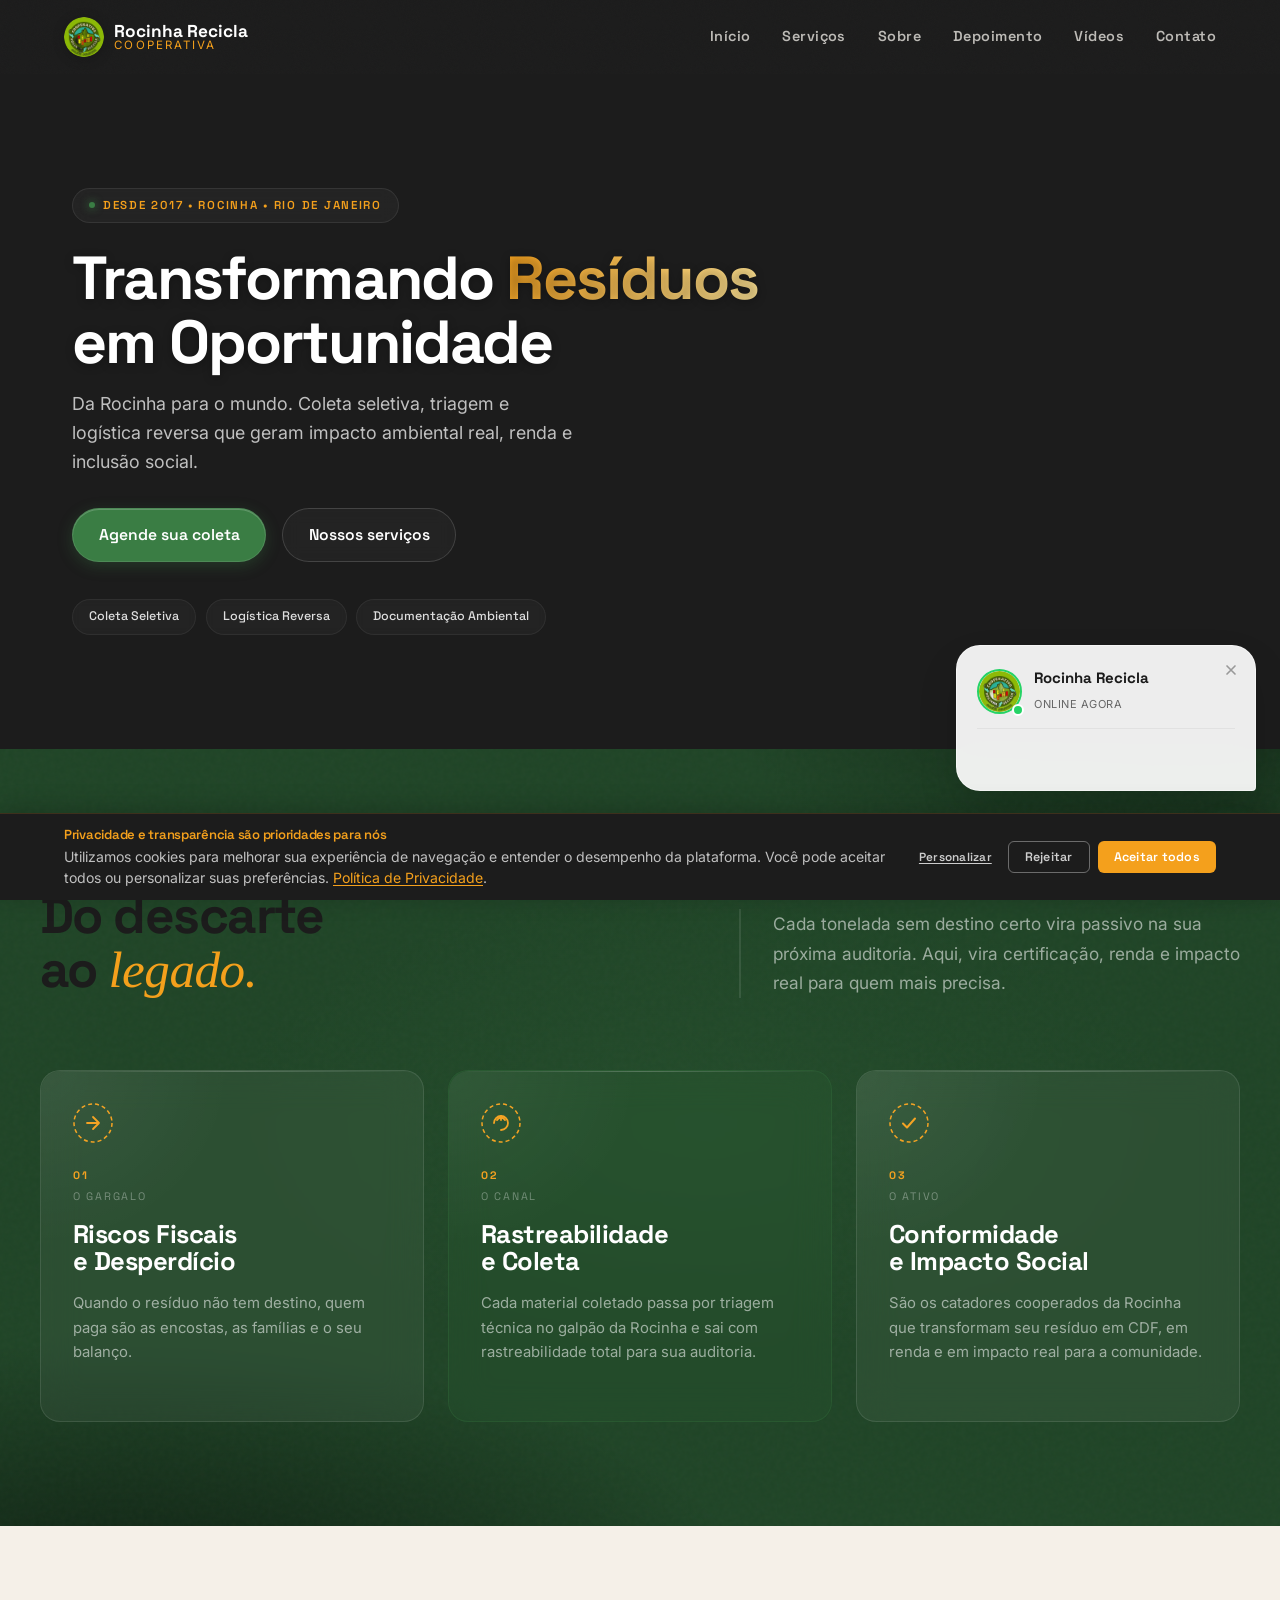
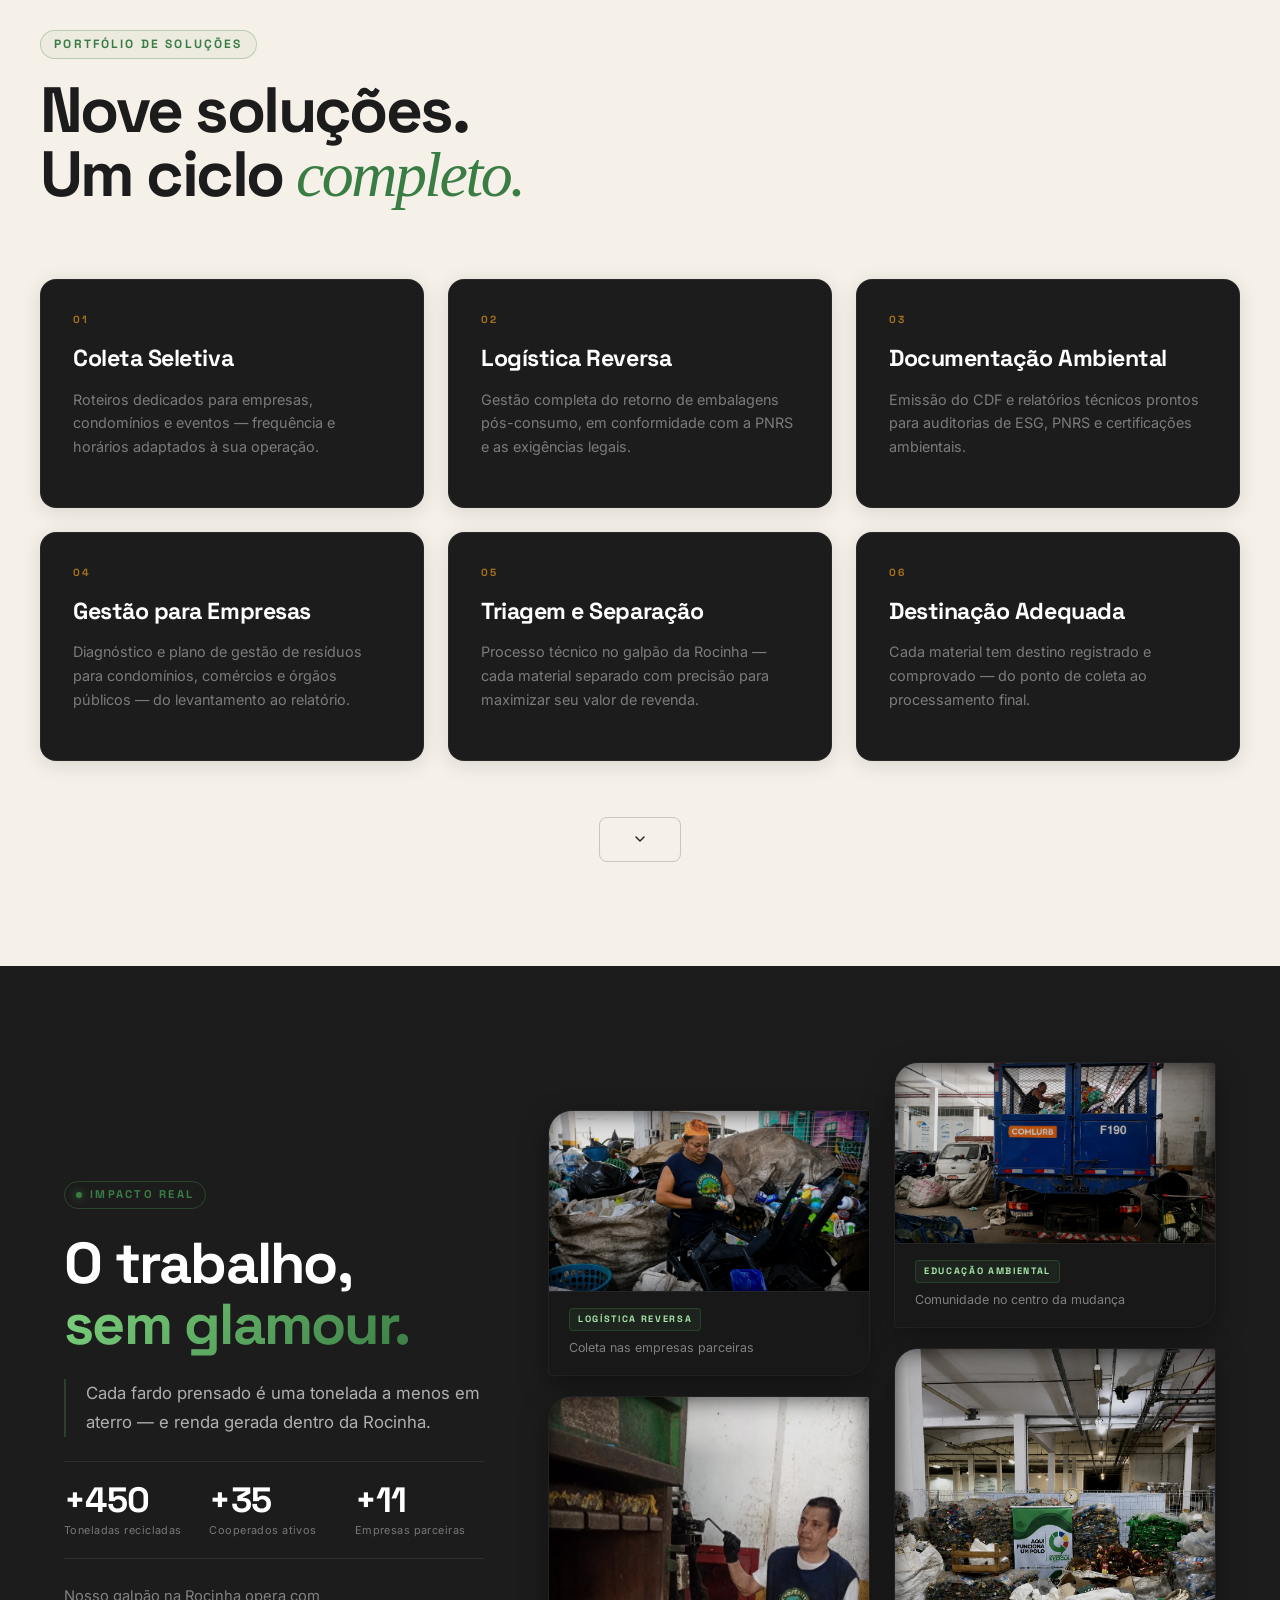
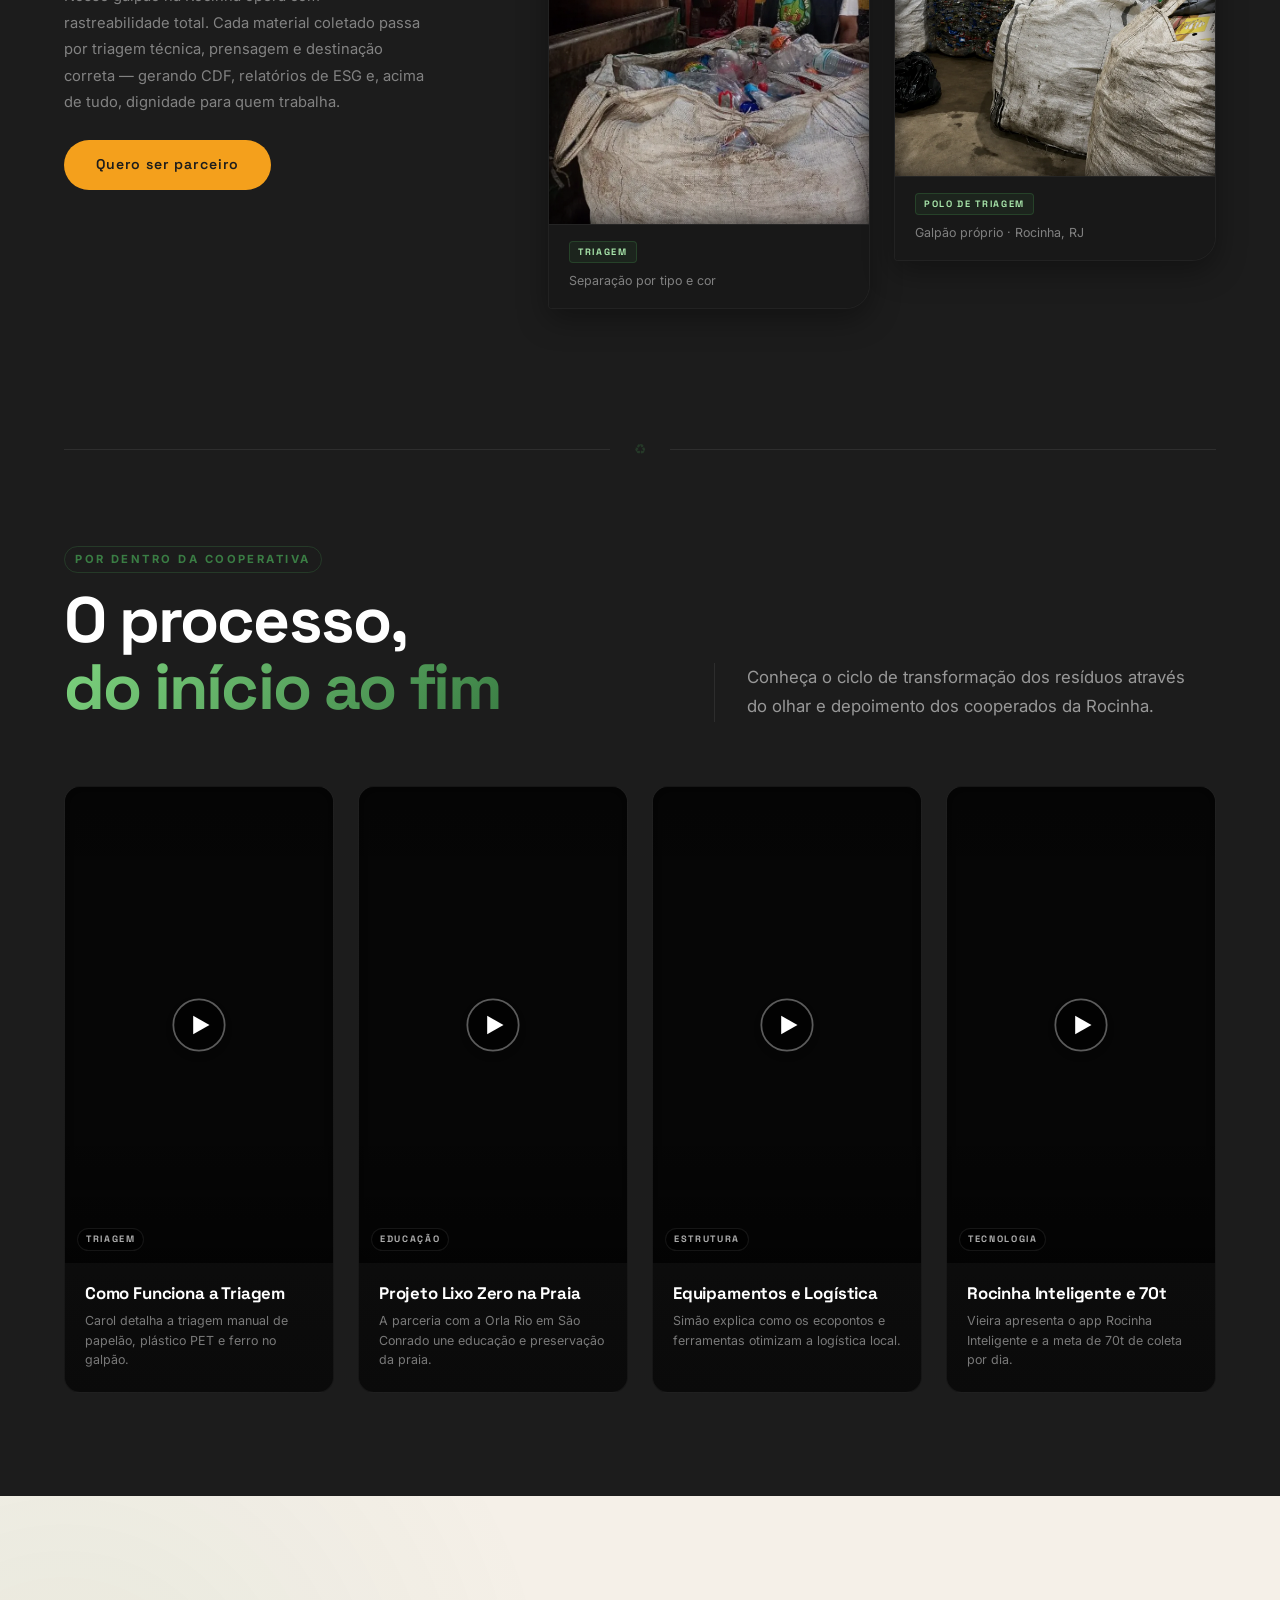
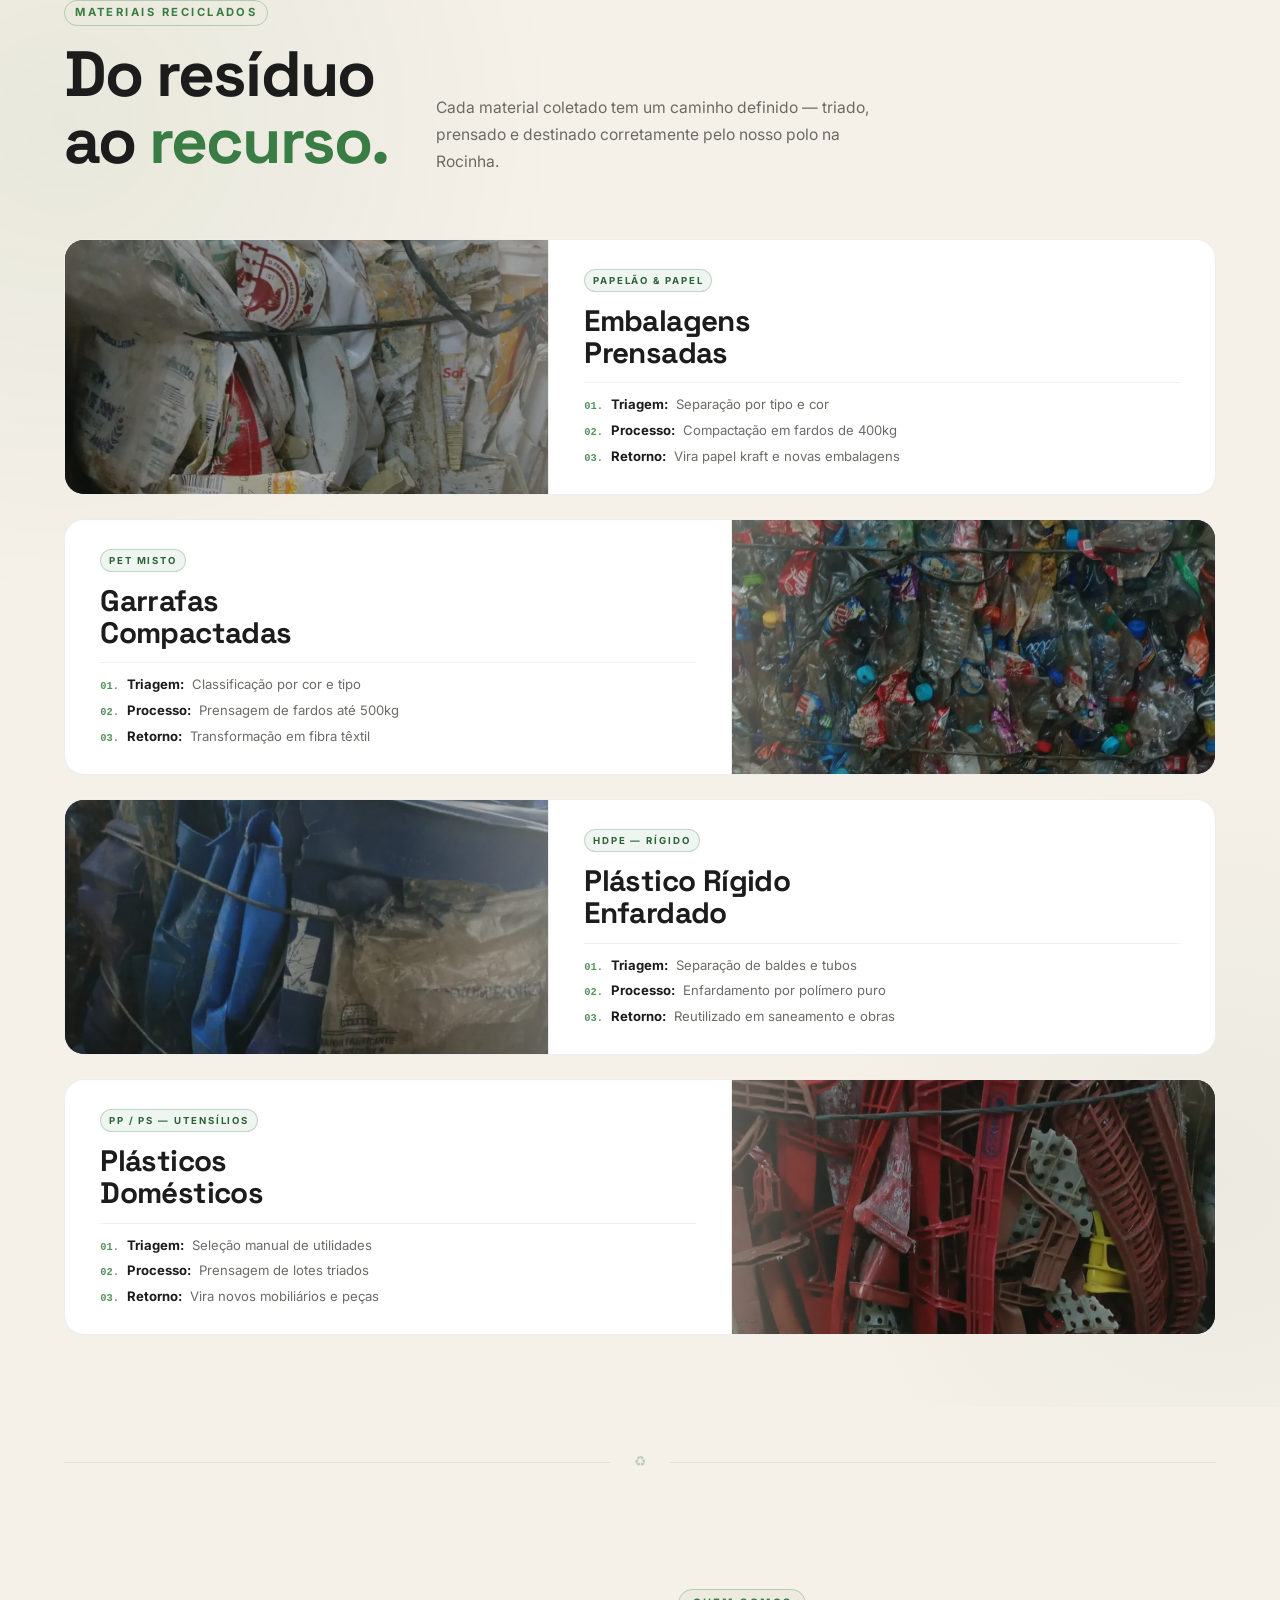
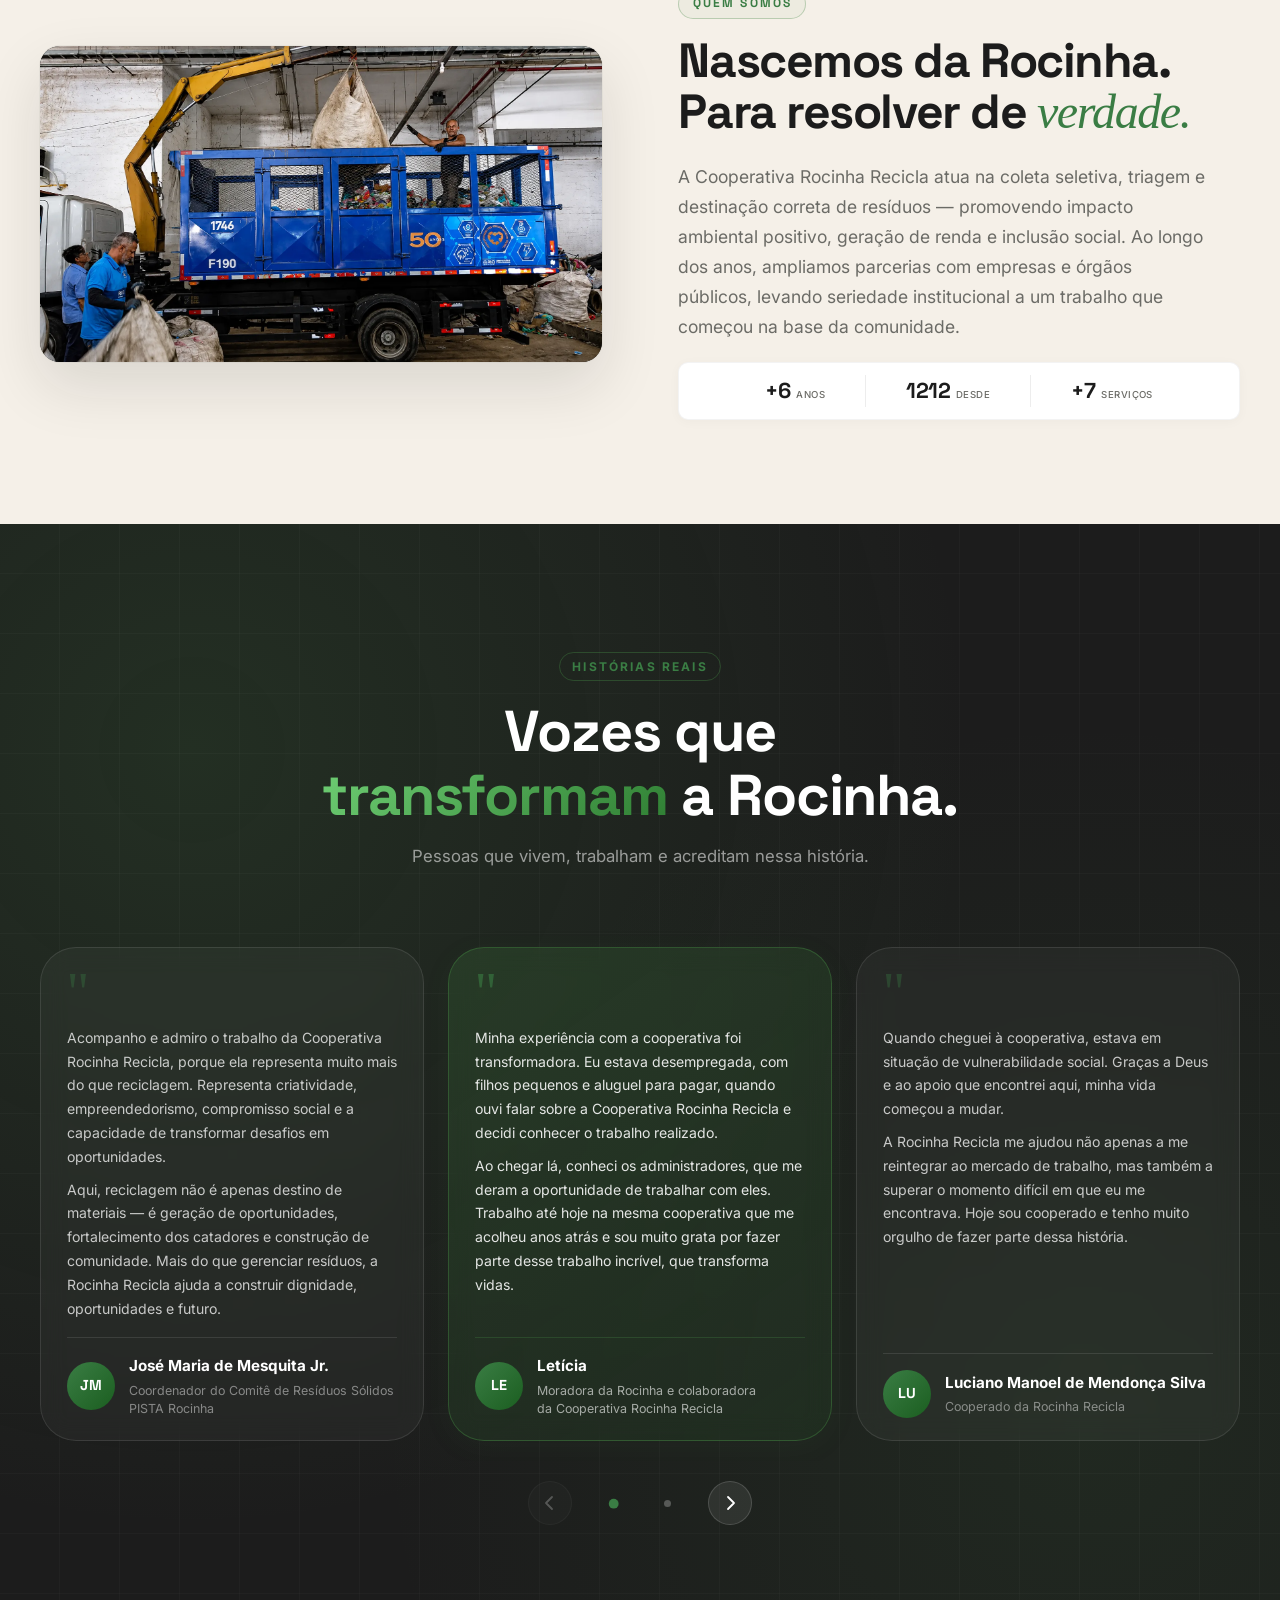
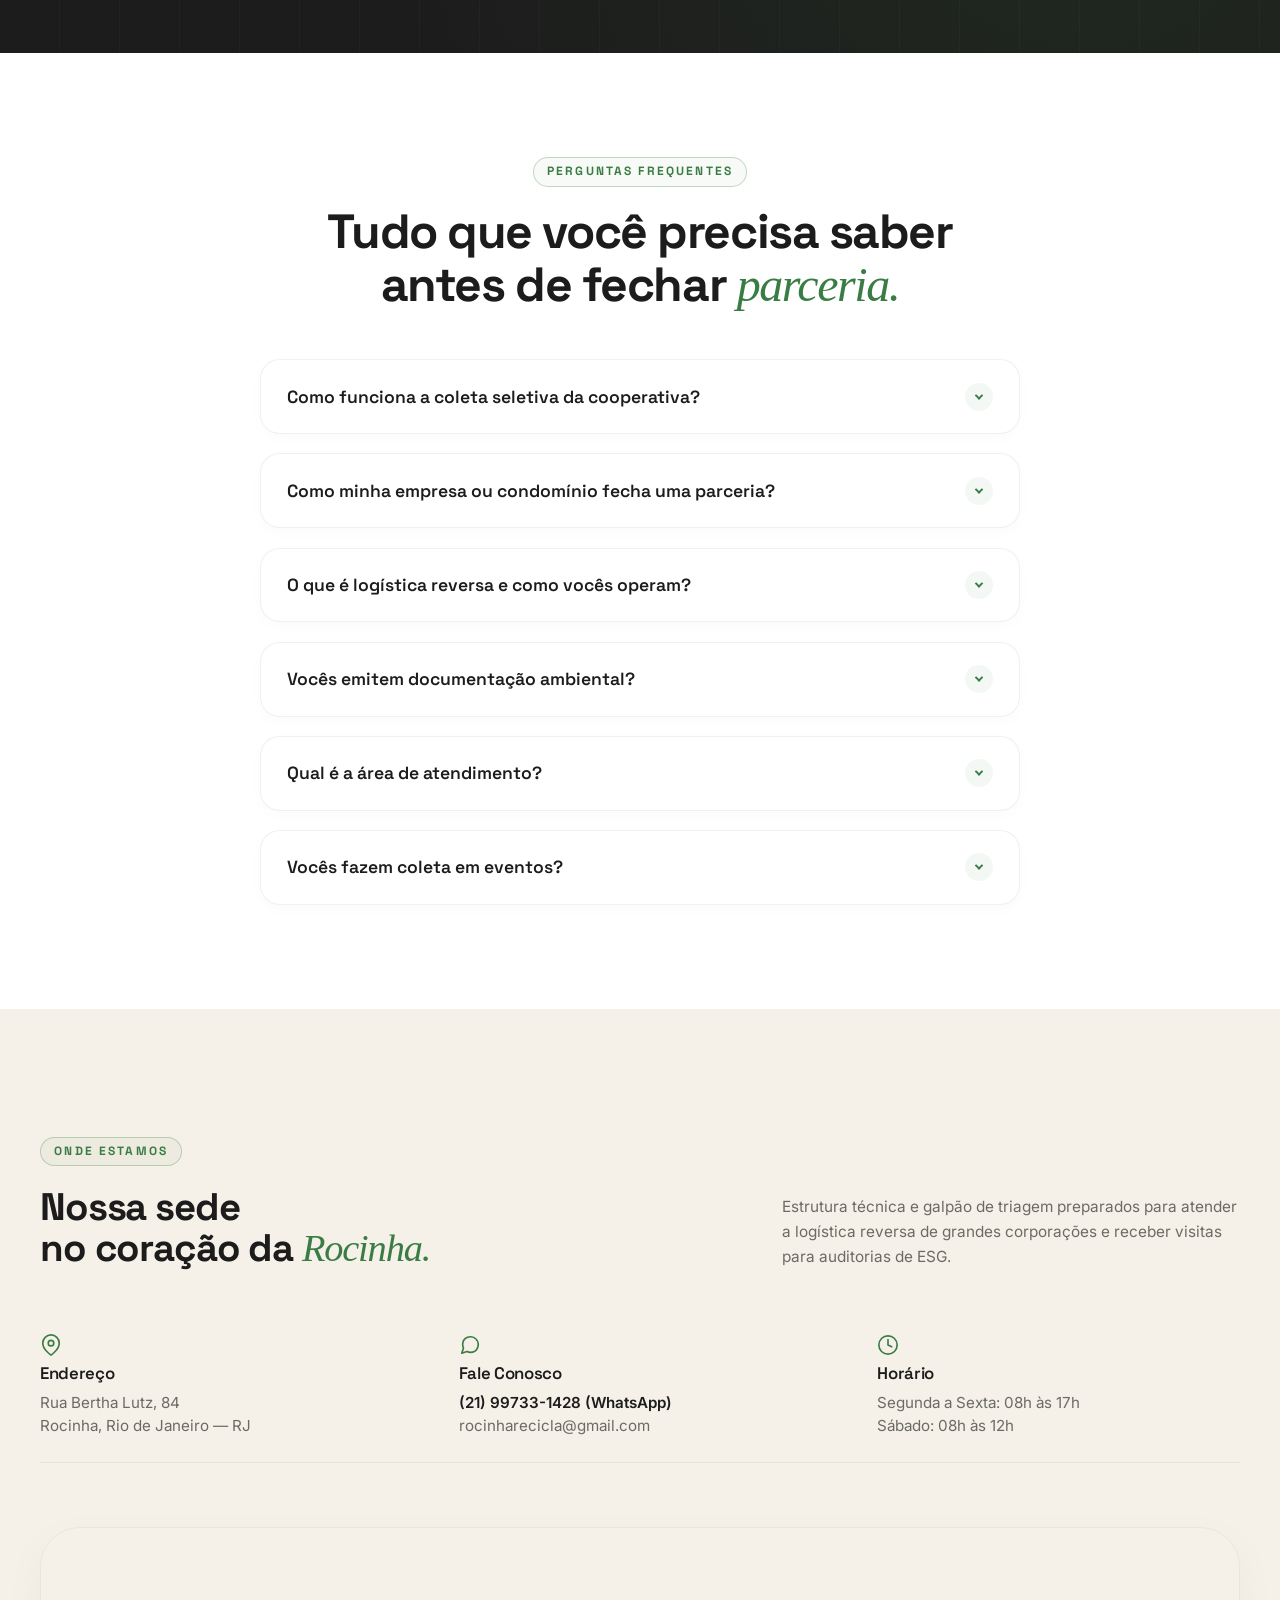
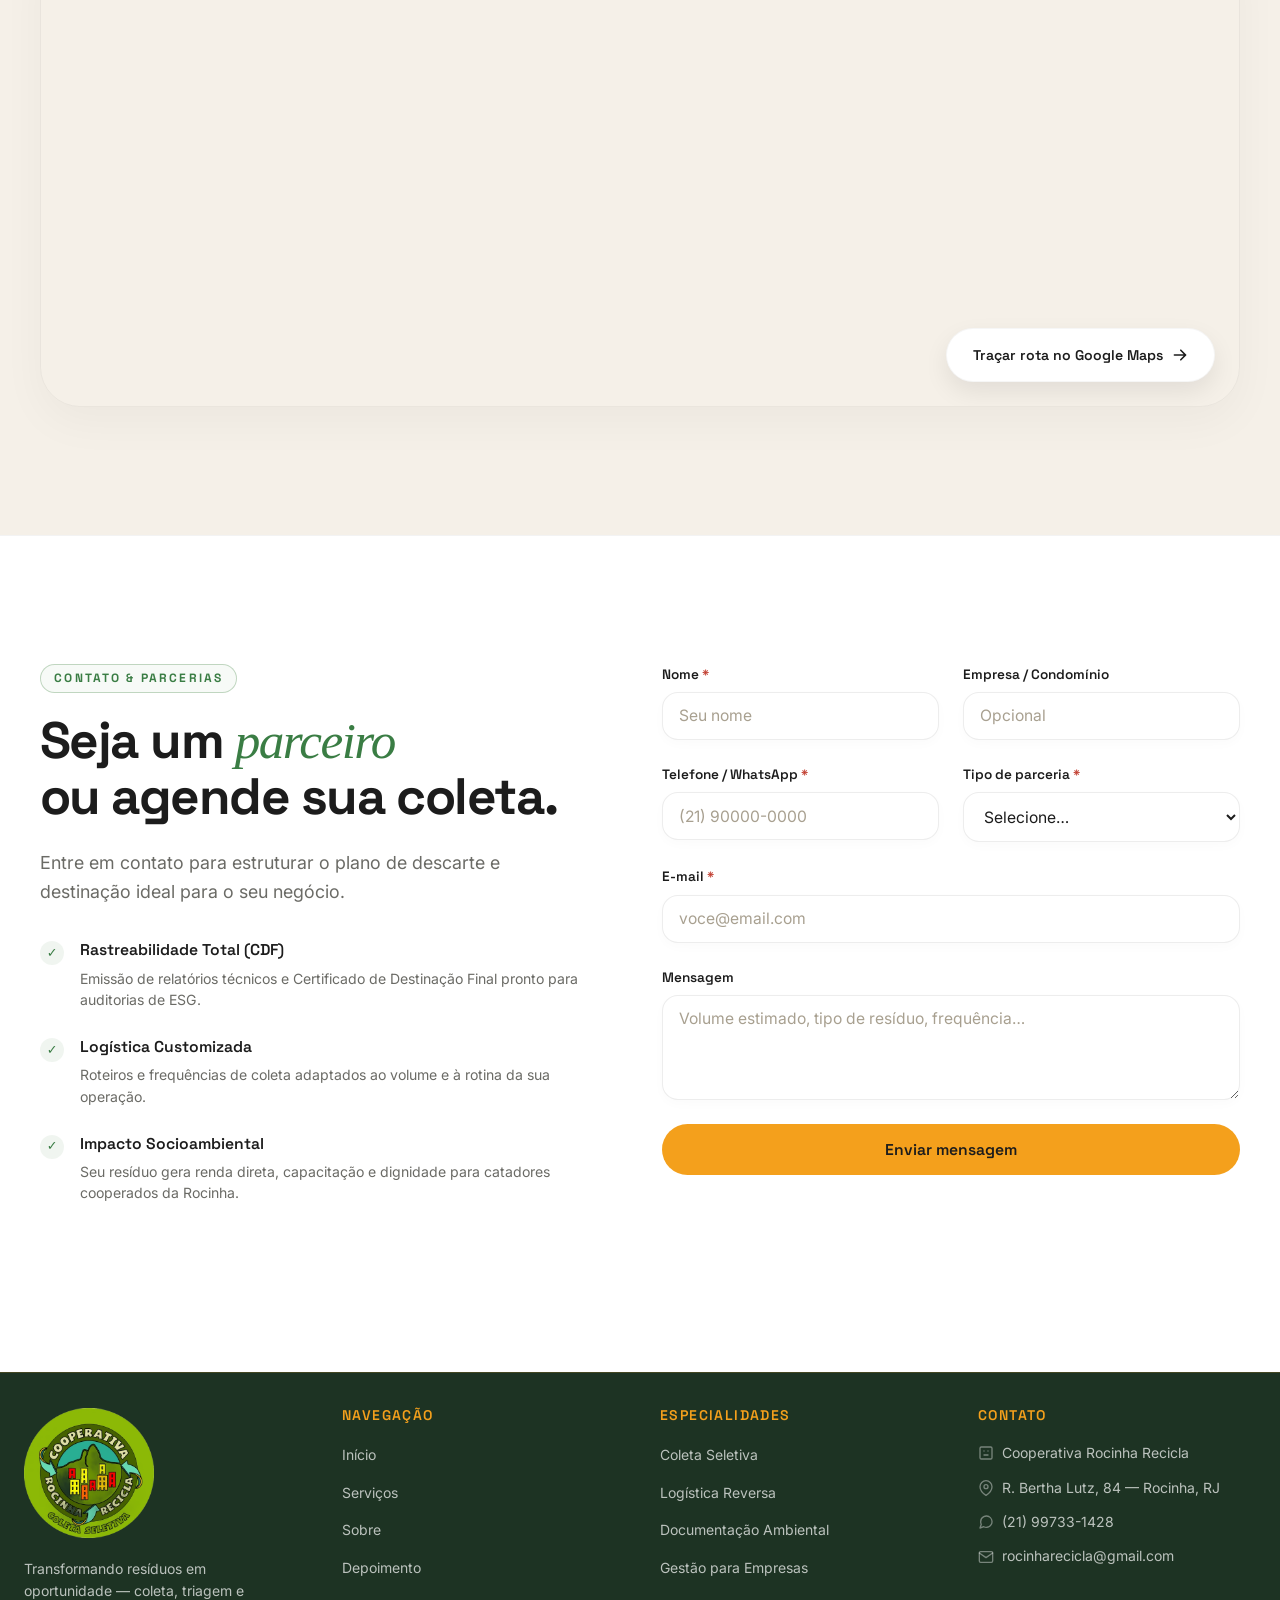
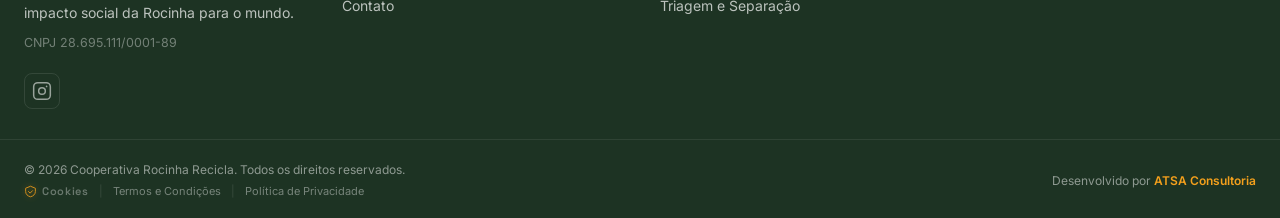
==== commit 813ae40e: "feat: restaura secoes completas da landing page e aplica otimizacoes SEO/GEO" ====
--- a/index.html
+++ b/index.html
@@ -3,13 +3,220 @@
 <head>
 <meta charset="UTF-8">
 <meta name="viewport" content="width=device-width, initial-scale=1.0">
-<title>Cooperativa Rocinha Recicla — Transformando Resíduos em Oportunidade</title>
+<title>Coleta Seletiva e Reciclagem na Rocinha RJ | Rocinha Recicla</title>
 <meta name="description" content="Cooperativa de reciclagem, coleta seletiva e logística reversa na Rocinha, Rio de Janeiro. Desde 2017 transformando resíduos em renda e inclusão social.">
-<meta name="google-site-verification" content="HBuK_tmD0zrtVrkK2VKQrNmkO_f2S_PHJyRvkvlDNb8" />
 <link rel="preconnect" href="https://fonts.googleapis.com">
 <link rel="preconnect" href="https://fonts.gstatic.com" crossorigin>
-<link href="https://fonts.googleapis.com/css2?family=Space+Grotesk:wght@500;600;700&family=Inter:wght@400;500;600&display=swap" rel="stylesheet">
+<link rel="preload" href="https://fonts.googleapis.com/css2?family=Space+Grotesk:wght@500;600;700&family=Inter:wght@400;500;600&display=swap" as="style" onload="this.onload=null;this.rel='stylesheet'">
+<noscript><link href="https://fonts.googleapis.com/css2?family=Space+Grotesk:wght@500;600;700&family=Inter:wght@400;500;600&display=swap" rel="stylesheet"></noscript>
 <link rel="shortcut icon" href="Assets/favicon-rocinha-recicla.ico" type="image/x-icon">
+<link rel="canonical" href="https://rocinharecicla.com.br/">
+
+<!-- Open Graph -->
+<meta property="og:title" content="Cooperativa Rocinha Recicla — Transformando Resíduos em Oportunidade">
+<meta property="og:description" content="Cooperativa de reciclagem, coleta seletiva e logística reversa na Rocinha, Rio de Janeiro. Desde 2017 transformando resíduos em renda e inclusão social.">
+<meta property="og:image" content="https://rocinharecicla.com.br/Assets/logo-cooperativa-rocinha-recicla.webp">
+<meta property="og:url" content="https://rocinharecicla.com.br/">
+<meta property="og:type" content="website">
+<meta property="og:locale" content="pt_BR">
+
+<!-- Twitter Cards -->
+<meta name="twitter:card" content="summary_large_image">
+<meta name="twitter:title" content="Cooperativa Rocinha Recicla — Transformando Resíduos em Oportunidade">
+<meta name="twitter:description" content="Cooperativa de reciclagem, coleta seletiva e logística reversa na Rocinha, Rio de Janeiro.">
+<meta name="twitter:image" content="https://rocinharecicla.com.br/Assets/logo-cooperativa-rocinha-recicla.webp">
+
+<!-- Geo tags -->
+<meta name="geo.region" content="BR-RJ">
+<meta name="geo.placename" content="Rio de Janeiro">
+<meta name="geo.position" content="-22.987;-43.247">
+<meta name="ICBM" content="-22.987, -43.247">
+
+<!-- Schema.org JSON-LD -->
+<script type="application/ld+json">
+{
+  "@context": "https://schema.org",
+  "@graph": [
+    {
+      "@type": "LocalBusiness",
+      "@id": "https://rocinharecicla.com.br/#negocio",
+      "name": "Cooperativa Rocinha Recicla",
+      "alternateName": "Cooperativa Rocinha Recicla | Coleta Seletiva | Logística Reversa | Reciclagem | Rio de Janeiro",
+      "url": "https://rocinharecicla.com.br/",
+      "logo": "https://rocinharecicla.com.br/Assets/logo-cooperativa-rocinha-recicla.webp",
+      "image": [
+        "https://rocinharecicla.com.br/Assets/galpao-triagem-cooperativa-rocinha-recicla.webp",
+        "https://rocinharecicla.com.br/Assets/equipe-cooperados-trabalho-comunitario.webp"
+      ],
+      "description": "Cooperativa de reciclagem, coleta seletiva e logística reversa na Rocinha, Rio de Janeiro. Desde 2017 transformando resíduos em renda e inclusão social.",
+      "telephone": "+55-21-99733-1428",
+      "email": "rocinharecicla@gmail.com",
+      "priceRange": "$$",
+      "currenciesAccepted": "BRL",
+      "paymentAccepted": "PIX, Transferência Bancária",
+      "foundingDate": "2017",
+      "address": {
+        "@type": "PostalAddress",
+        "streetAddress": "Rua Bertha Lutz, 84",
+        "addressLocality": "Rio de Janeiro",
+        "addressRegion": "RJ",
+        "postalCode": "22450-290",
+        "addressCountry": "BR"
+      },
+      "geo": {
+        "@type": "GeoCoordinates",
+        "latitude": -22.987,
+        "longitude": -43.247
+      },
+      "openingHoursSpecification": [
+        {
+          "@type": "OpeningHoursSpecification",
+          "dayOfWeek": ["Monday", "Tuesday", "Wednesday", "Thursday", "Friday"],
+          "opens": "08:00",
+          "closes": "17:00"
+        },
+        {
+          "@type": "OpeningHoursSpecification",
+          "dayOfWeek": ["Saturday"],
+          "opens": "08:00",
+          "closes": "12:00"
+        }
+      ],
+      "areaServed": [
+        {
+          "@type": "City",
+          "name": "Rio de Janeiro",
+          "containedInPlace": {
+            "@type": "State",
+            "name": "Rio de Janeiro"
+          }
+        },
+        { "@type": "Place", "name": "Rocinha" },
+        { "@type": "Place", "name": "São Conrado" },
+        { "@type": "Place", "name": "Gávea" },
+        { "@type": "Place", "name": "Leblon" },
+        { "@type": "Place", "name": "Ipanema" },
+        { "@type": "Place", "name": "Copacabana" }
+      ],
+      "hasOfferCatalog": {
+        "@type": "OfferCatalog",
+        "name": "Serviços da Cooperativa Rocinha Recicla",
+        "itemListElement": [
+          {
+            "@type": "Offer",
+            "itemOffered": {
+              "@type": "Service",
+              "name": "Coleta Seletiva",
+              "description": "Coleta programada de resíduos recicláveis para empresas, condomínios e eventos.",
+              "areaServed": "Rio de Janeiro – RJ",
+              "provider": { "@id": "https://rocinharecicla.com.br/#negocio" }
+            }
+          },
+          {
+            "@type": "Offer",
+            "itemOffered": {
+              "@type": "Service",
+              "name": "Logística Reversa",
+              "description": "Retorno de embalagens e resíduos pós-consumo ao ciclo produtivo conforme a PNRS.",
+              "areaServed": "Rio de Janeiro – RJ",
+              "provider": { "@id": "https://rocinharecicla.com.br/#negocio" }
+            }
+          },
+          {
+            "@type": "Offer",
+            "itemOffered": {
+              "@type": "Service",
+              "name": "Documentação Ambiental",
+              "description": "Relatórios e comprovantes de destinação para auditorias e relatórios ESG.",
+              "areaServed": "Rio de Janeiro – RJ",
+              "provider": { "@id": "https://rocinharecicla.com.br/#negocio" }
+            }
+          }
+        ]
+      },
+      "sameAs": [
+        "https://g.co/kgs/rocinharecicla",
+        "https://www.instagram.com/rocinharecicla"
+      ]
+    },
+    {
+      "@type": "WebSite",
+      "@id": "https://rocinharecicla.com.br/#website",
+      "url": "https://rocinharecicla.com.br/",
+      "name": "Cooperativa Rocinha Recicla | Coleta Seletiva | Logística Reversa | Reciclagem | Rio de Janeiro",
+      "publisher": { "@id": "https://rocinharecicla.com.br/#negocio" },
+      "inLanguage": "pt-BR"
+    },
+    {
+      "@type": "WebPage",
+      "@id": "https://rocinharecicla.com.br/#webpage",
+      "url": "https://rocinharecicla.com.br/",
+      "name": "Cooperativa Rocinha Recicla — Transformando Resíduos em Oportunidade",
+      "description": "Cooperativa de reciclagem, coleta seletiva e logística reversa na Rocinha, Rio de Janeiro. Desde 2017 transformando resíduos em renda e inclusão social.",
+      "isPartOf": { "@id": "https://rocinharecicla.com.br/#website" },
+      "about": { "@id": "https://rocinharecicla.com.br/#negocio" },
+      "inLanguage": "pt-BR",
+      "datePublished": "2024-06-10",
+      "dateModified": "2024-06-10"
+    },
+    {
+      "@type": "FAQPage",
+      "@id": "https://rocinharecicla.com.br/#faq",
+      "mainEntity": [
+        {
+          "@type": "Question",
+          "name": "Como funciona a coleta seletiva da cooperativa?",
+          "acceptedAnswer": {
+            "@type": "Answer",
+            "text": "Definimos juntos os pontos, a frequência e os tipos de material. Nossa equipe recolhe, transporta e leva tudo ao polo de triagem, onde o material é separado e enfardado para destinação correta."
+          }
+        },
+        {
+          "@type": "Question",
+          "name": "Como minha empresa ou condomínio fecha uma parceria?",
+          "acceptedAnswer": {
+            "@type": "Answer",
+            "text": "Basta enviar uma mensagem pelo formulário ou WhatsApp. Avaliamos o volume e o tipo de resíduo, montamos um plano de coleta e formalizamos a parceria — com documentação ambiental inclusa."
+          }
+        },
+        {
+          "@type": "Question",
+          "name": "O que é logística reversa e como vocês operam?",
+          "acceptedAnswer": {
+            "@type": "Answer",
+            "text": "É o retorno de embalagens e resíduos pós-consumo ao ciclo produtivo. Operamos a coleta, a triagem e a destinação desses materiais conforme a Política Nacional de Resíduos Sólidos."
+          }
+        },
+        {
+          "@type": "Question",
+          "name": "Vocês emitem documentação ambiental?",
+          "acceptedAnswer": {
+            "@type": "Answer",
+            "text": "Sim. Emitimos relatórios e comprovantes de destinação que ajudam sua empresa em auditorias, relatórios de ESG e cumprimento de obrigações ambientais."
+          }
+        },
+        {
+          "@type": "Question",
+          "name": "Qual é a área de atendimento?",
+          "acceptedAnswer": {
+            "@type": "Answer",
+            "text": "Atendemos a Rocinha, o entorno e diversas regiões do Rio de Janeiro. Para coletas fora da área, fale conosco para avaliarmos a logística."
+          }
+        },
+        {
+          "@type": "Question",
+          "name": "Vocês fazem coleta em eventos?",
+          "acceptedAnswer": {
+            "@type": "Answer",
+            "text": "Fazemos. Montamos a coleta seletiva do evento, do planejamento à destinação, e entregamos o relatório de impacto ao final."
+          }
+        }
+      ]
+    }
+  ]
+}
+</script>
+
 <link rel="stylesheet" href="style.css">
 </head>
 <body>
@@ -31,45 +238,46 @@
     </a>
 
     <nav class="nav__links" aria-label="Navegação principal">
-      <a href="#problema">Problema</a>
+      <a href="#inicio">Início</a>
       <a href="#servicos">Serviços</a>
-      <a href="#impacto">Impacto</a>
       <a href="#sobre">Sobre</a>
-      <a href="#faq">FAQ</a>
-      <a href="#localizacao">Onde estamos</a>
+      <a href="#testemunhos">Depoimento</a>
+      <a href="#videos">Vídeos</a>
+      <a href="#contato">Contato</a>
     </nav>
 
     <button class="nav__burger" id="burger" aria-label="Abrir menu" aria-expanded="false">
       <span></span><span></span><span></span>
     </button>
   </div>
+  <div class="nav__progress" id="nav-progress" aria-hidden="true"></div>
 </header>
 
 <!-- ============ HERO ============ -->
 <main>
 <section class="hero" id="inicio">
-  <div class="hero__video-wrapper" data-anim="hero-img">
+  <div class="hero__video-wrapper">
     <video class="hero__bg-video" autoplay loop muted playsinline>
-      <source src="Assets/video-logistica-reversa-cooperativa-rocinha.mp4" type="video/mp4">
+      <source src="https://files.catbox.moe/ahf5e8.mp4" type="video/mp4">
     </video>
     <div class="hero__bg-overlay"></div>
   </div>
 
   <div class="hero__inner">
     <div class="hero__text">
-      <p class="kicker" data-anim="hero" style="--d:0ms">Desde 2017 • Rocinha • Rio de Janeiro</p>
-      <h1 class="hero__title" data-anim="hero" style="--d:200ms">
+      <p class="kicker">Desde 2017 • Rocinha • Rio de Janeiro</p>
+      <h1 class="hero__title">
         Transformando <span class="hl">Resíduos</span><br class="hero__br-desktop">em Oportunidade
       </h1>
-      <p class="hero__sub" data-anim="hero" style="--d:400ms">
+      <p class="hero__sub">
         Da Rocinha para o mundo. Coleta seletiva, triagem e logística reversa que geram
         impacto ambiental real, renda e inclusão social.
       </p>
-      <div class="hero__actions" data-anim="hero" style="--d:600ms">
-        <a class="btn btn--green" href="#contato">Agende sua coleta</a>
+      <div class="hero__actions">
+        <a class="btn btn--green" href="https://wa.me/5521997331428?text=Ol%C3%A1%2C%20vim%20atrav%C3%A9s%20do%20site%20e%20gostaria%20de%20uma%20informa%C3%A7%C3%A3o." target="_blank" rel="noopener noreferrer">Agende sua coleta</a>
         <a class="btn btn--ghost" href="#servicos">Nossos serviços</a>
       </div>
-      <ul class="hero__chips" data-anim="hero" style="--d:750ms">
+      <ul class="hero__chips">
         <li>Coleta Seletiva</li>
         <li>Logística Reversa</li>
         <li>Documentação Ambiental</li>
@@ -79,13 +287,6 @@
 </section>
 </main>
 
-<!-- ============ MARQUEE BAR ============ -->
-<div class="ticker" aria-hidden="true">
-  <div class="ticker__track">
-    <span>Rocinha Recicla</span><i>♻</i><span>Coleta Seletiva</span><i>♻</i><span>Logística Reversa</span><i>♻</i><span>Rio de Janeiro</span><i>♻</i><span>CNPJ 28.695.111/0001-89</span><i>♻</i>
-    <span>Rocinha Recicla</span><i>♻</i><span>Coleta Seletiva</span><i>♻</i><span>Logística Reversa</span><i>♻</i><span>Rio de Janeiro</span><i>♻</i><span>CNPJ 28.695.111/0001-89</span><i>♻</i>
-  </div>
-</div>
 
 <!-- ============ PROBLEMA, SOLUÇÃO & RESULTADO (TRANSFORMAÇÃO ORGANIC / HUMANIST PREMIUM) ============ -->
 <section class="problem" id="problema">
@@ -154,8 +355,8 @@
   <div class="services__inner">
 
     <div class="services__head">
-      <p class="section-tag">Portfólio de Soluções</p>
-      <h2>Nove soluções.<br>Um ciclo completo.</h2>
+      <span class="services__eyebrow">Portfólio de Soluções</span>
+      <h2 class="services__title">Nove soluções.<br>Um ciclo <em>completo.</em></h2>
     </div>
 
     <!-- Grid principal — 6 visíveis (2 linhas × 3 colunas) -->
@@ -228,117 +429,520 @@
 
 <!-- ============ GALERIA DE IMPACTO ============ -->
 <section class="gallery" id="impacto">
-  <div class="gallery__head">
-    <p class="section-tag">Impacto real</p>
-    <h2>O trabalho, sem glamour. Do jeito que ele é.</h2>
-  </div>
-  <div class="gallery__grid">
-    <figure class="media tile tile--tall" data-anim="tile" data-label="galpao-triagem-cooperativa-rocinha-recicla.webp · Galpão de PET">
-      <img src="Assets/galpao-triagem-cooperativa-rocinha-recicla.webp" alt="Galpão interno de triagem da Cooperativa Rocinha Recicla com sacões cheios de garrafas de plástico prontas para prensa" loading="lazy">
-      <figcaption>Polo de triagem · Rocinha</figcaption>
-    </figure>
-    <figure class="media tile" data-anim="tile" data-label="fardo-embalagens-papelao-reciclagem-rocinha.webp · Fardo de papelão">
-      <img src="Assets/fardo-embalagens-papelao-reciclagem-rocinha.webp" alt="Fardo compacto de papelão prensado e enfardado na Cooperativa Rocinha Recicla" loading="lazy">
-      <figcaption>Papelão prensado</figcaption>
-    </figure>
-    <figure class="media tile" data-anim="tile" data-label="fardo-plasticos-vermelhos-prensados-rocinha.webp · Plásticos vermelhos">
-      <img src="Assets/fardo-plasticos-vermelhos-prensados-rocinha.webp" alt="Fardos de plásticos vermelhos e utensílios domésticos triados e compactados pela cooperativa" loading="lazy">
-      <figcaption>Plásticos separados</figcaption>
-    </figure>
-    <figure class="media tile" data-anim="tile" data-label="fardo-plastico-hdpe-azul-reciclado-rocinha.webp · HDPE azul">
-      <img src="Assets/fardo-plastico-hdpe-azul-reciclado-rocinha.webp" alt="Fardo compacto de plásticos rígidos azuis de alta densidade (PEAD) empilhado no depósito da cooperativa na Rocinha" loading="lazy">
-      <figcaption>HDPE enfardado</figcaption>
-    </figure>
-    <figure class="media tile" data-anim="tile" data-label="triagem-garrafas-pet-transparentes-rocinha.webp · PET Cristal">
-      <img src="Assets/triagem-garrafas-pet-transparentes-rocinha.webp" alt="Fardo retangular de garrafas PET transparentes limpas e compactadas prontas para processamento" loading="lazy">
-      <figcaption>PET Cristal prensado</figcaption>
-    </figure>
-    <figure class="media tile tile--wide" data-anim="tile" data-label="fardo-garrafas-pet-coloridas-prensadas-rocinha.webp · Fardo de PET misto">
-      <img src="Assets/fardo-garrafas-pet-coloridas-prensadas-rocinha.webp" alt="Grande fardo de garrafas de plástico PET coloridas e compactadas prontas para reciclagem industrial no galpão da cooperativa na Rocinha" loading="lazy">
-      <figcaption>PET pronto para a indústria</figcaption>
-    </figure>
+  <div class="gallery__split">
+
+    <!-- Texto à esquerda -->
+    <div class="gallery__text" data-anim="hero" style="--d:0ms">
+      <span class="gallery__eyebrow">Impacto real</span>
+      <h2 class="gallery__title">O trabalho,<br><em>sem glamour.</em></h2>
+      <p class="gallery__lead">Cada fardo prensado é uma tonelada a menos em aterro — e renda gerada dentro da Rocinha.</p>
+      <div class="gallery__stats">
+        <div class="gallery__stat">
+          <span class="gallery__stat-num" data-target="450" data-prefix="+">0</span>
+          <span class="gallery__stat-label">Toneladas recicladas</span>
+        </div>
+        <div class="gallery__stat">
+          <span class="gallery__stat-num" data-target="35" data-prefix="+">0</span>
+          <span class="gallery__stat-label">Cooperados ativos</span>
+        </div>
+        <div class="gallery__stat">
+          <span class="gallery__stat-num" data-target="12" data-prefix="+">0</span>
+          <span class="gallery__stat-label">Empresas parceiras</span>
+        </div>
+      </div>
+      <p class="gallery__body">Nosso galpão na Rocinha opera com rastreabilidade total. Cada material coletado passa por triagem técnica, prensagem e destinação correta — gerando CDF, relatórios de ESG e, acima de tudo, dignidade para quem trabalha.</p>
+      <a href="https://wa.me/5521997331428?text=Ol%C3%A1%2C%20vim%20atrav%C3%A9s%20do%20site%20e%20gostaria%20de%20saber%20sobre%20Parceria." target="_blank" rel="noopener noreferrer" class="gallery__cta">Quero ser parceiro</a>
+    </div>
+
+    <!-- Imagens à direita — alinhamento mantido -->
+    <div class="gallery__grid2">
+
+      <!-- Linha 1: landscape 1672×941 — aspect-ratio 16/9, zero crop -->
+      <figure class="gcard gcard--land" data-anim="tile">
+        <div class="gcard__img-wrap">
+          <img src="Assets/logistica-reversa-embalagens-empresas.webp"
+               alt="Logística reversa de embalagens coletadas de empresas parceiras" width="600" height="338" loading="lazy">
+        </div>
+        <figcaption>
+          <span class="gcard__tag">Logística reversa</span>
+          <span class="gcard__desc-text">Coleta nas empresas parceiras</span>
+        </figcaption>
+      </figure>
+
+      <figure class="gcard gcard--land" data-anim="tile">
+        <div class="gcard__img-wrap">
+          <img src="Assets/acao-educacao-ambiental-rocinha.webp"
+               alt="Ação de educação ambiental comunitária na Rocinha" width="600" height="338" loading="lazy">
+        </div>
+        <figcaption>
+          <span class="gcard__tag">Educação ambiental</span>
+          <span class="gcard__desc-text">Comunidade no centro da mudança</span>
+        </figcaption>
+      </figure>
+
+      <!-- Linha 2: portrait — aspect-ratio próximo ao natural de cada imagem -->
+      <figure class="gcard gcard--port" data-anim="tile">
+        <div class="gcard__img-wrap">
+          <img src="Assets/triagem-garrafas-pet-transparentes-rocinha.webp"
+               alt="Triagem manual de garrafas PET transparentes na Cooperativa Rocinha Recicla" width="600" height="800" loading="lazy">
+        </div>
+        <figcaption>
+          <span class="gcard__tag">Triagem</span>
+          <span class="gcard__desc-text">Separação por tipo e cor</span>
+        </figcaption>
+      </figure>
+
+      <figure class="gcard gcard--port" data-anim="tile">
+        <div class="gcard__img-wrap">
+          <img src="Assets/galpao-triagem-cooperativa-rocinha-recicla.webp"
+               alt="Galpão principal de triagem da Cooperativa Rocinha Recicla" width="600" height="800" loading="lazy">
+        </div>
+        <figcaption>
+          <span class="gcard__tag">Polo de triagem</span>
+          <span class="gcard__desc-text">Galpão próprio · Rocinha, RJ</span>
+        </figcaption>
+      </figure>
+
+    </div>
+  </section>
+
+<!-- ============ SEPARADOR EDITORIAL ============ -->
+<div class="section-divider section-divider--dark" aria-hidden="true">
+  <span class="section-divider__line"></span>
+  <span class="section-divider__icon">♻</span>
+  <span class="section-divider__line"></span>
+</div>
+
+<!-- ============ VÍDEOS — O PROCESSO NA ROCINHA ============ -->
+<section class="videos" id="videos">
+  <div class="videos__inner">
+
+    <!-- Cabeçalho editorial -->
+    <div class="videos__head" data-anim="service">
+      <div class="videos__head-left">
+        <span class="videos__eyebrow">Por dentro da cooperativa</span>
+        <h2 class="videos__title">O processo,<br><em>do início ao fim</em></h2>
+      </div>
+      <div class="videos__head-right">
+        <p class="videos__lead">Conheça o ciclo de transformação dos resíduos através do olhar e depoimento dos cooperados da Rocinha.</p>
+      </div>
+    </div>
+
+    <!-- Grid de vídeos vertical (9:16) — layout editorial premium -->
+    <div class="videos__grid">
+
+      <!-- Vídeo 1: Triagem Manual (Carol) -->
+      <article class="vcard" data-anim="tile">
+        <div class="vcard__media">
+          <video class="vcard__video" muted loop playsinline preload="auto">
+            <source src="https://files.catbox.moe/smaoln.mp4" type="video/mp4">
+          </video>
+          <button class="vcard__play" aria-label="Reproduzir depoimento da Carol sobre a triagem de resíduos no galpão" type="button">
+            <svg viewBox="0 0 48 48" fill="none" aria-hidden="true"><circle cx="24" cy="24" r="22" fill="rgba(0,0,0,.55)" stroke="rgba(255,255,255,.35)" stroke-width="1.5"/><path d="M19 16l14 8-14 8V16z" fill="#fff"/></svg>
+          </button>
+          <div class="vcard__controls">
+            <button class="vcard__control-btn vcard__btn-mute" aria-label="Ativar ou desativar áudio" type="button">
+              <svg class="icon-volume-off" viewBox="0 0 24 24" fill="none" stroke="currentColor" stroke-width="2" stroke-linecap="round" stroke-linejoin="round"><polygon points="11 5 6 9 2 9 2 15 6 15 11 19 11 5"></polygon><line x1="23" y1="9" x2="17" y2="15"></line><line x1="17" y1="9" x2="23" y2="15"></line></svg>
+              <svg class="icon-volume-on" viewBox="0 0 24 24" fill="none" stroke="currentColor" stroke-width="2" stroke-linecap="round" stroke-linejoin="round" style="display: none;"><polygon points="11 5 6 9 2 9 2 15 6 15 11 19 11 5"></polygon><path d="M19.07 4.93a10 10 0 0 1 0 14.14M15.54 8.46a5 5 0 0 1 0 7.07"></path></svg>
+            </button>
+            <button class="vcard__control-btn vcard__btn-expand" aria-label="Assistir em tela cheia" type="button">
+              <svg viewBox="0 0 24 24" fill="none" stroke="currentColor" stroke-width="2" stroke-linecap="round" stroke-linejoin="round"><path d="M8 3H5a2 2 0 0 0-2 2v3m18 0V5a2 2 0 0 0-2-2h-3m0 18h3a2 2 0 0 0 2-2v-3M3 16v3a2 2 0 0 0 2 2h3"></path></svg>
+            </button>
+          </div>
+          <span class="vcard__duration" aria-hidden="true">Triagem</span>
+          <div class="vcard__sound-waves" aria-hidden="true">
+            <span></span>
+            <span></span>
+            <span></span>
+            <span></span>
+          </div>
+        </div>
+        <div class="vcard__content">
+          <h3>Como Funciona a Triagem</h3>
+          <p>Carol detalha a triagem manual de papelão, plástico PET e ferro no galpão.</p>
+        </div>
+      </article>
+
+      <!-- Vídeo 2: Educação e Sustentabilidade (Orla Rio) -->
+      <article class="vcard" data-anim="tile">
+        <div class="vcard__media">
+          <video class="vcard__video" muted loop playsinline preload="auto">
+            <source src="https://files.catbox.moe/hix3qt.mp4" type="video/mp4">
+          </video>
+          <button class="vcard__play" aria-label="Reproduzir vídeo sobre a parceria sustentável e educativa com a Orla Rio" type="button">
+            <svg viewBox="0 0 48 48" fill="none" aria-hidden="true"><circle cx="24" cy="24" r="22" fill="rgba(0,0,0,.55)" stroke="rgba(255,255,255,.35)" stroke-width="1.5"/><path d="M19 16l14 8-14 8V16z" fill="#fff"/></svg>
+          </button>
+          <div class="vcard__controls">
+            <button class="vcard__control-btn vcard__btn-mute" aria-label="Ativar ou desativar áudio" type="button">
+              <svg class="icon-volume-off" viewBox="0 0 24 24" fill="none" stroke="currentColor" stroke-width="2" stroke-linecap="round" stroke-linejoin="round"><polygon points="11 5 6 9 2 9 2 15 6 15 11 19 11 5"></polygon><line x1="23" y1="9" x2="17" y2="15"></line><line x1="17" y1="9" x2="23" y2="15"></line></svg>
+              <svg class="icon-volume-on" viewBox="0 0 24 24" fill="none" stroke="currentColor" stroke-width="2" stroke-linecap="round" stroke-linejoin="round" style="display: none;"><polygon points="11 5 6 9 2 9 2 15 6 15 11 19 11 5"></polygon><path d="M19.07 4.93a10 10 0 0 1 0 14.14M15.54 8.46a5 5 0 0 1 0 7.07"></path></svg>
+            </button>
+            <button class="vcard__control-btn vcard__btn-expand" aria-label="Assistir em tela cheia" type="button">
+              <svg viewBox="0 0 24 24" fill="none" stroke="currentColor" stroke-width="2" stroke-linecap="round" stroke-linejoin="round"><path d="M8 3H5a2 2 0 0 0-2 2v3m18 0V5a2 2 0 0 0-2-2h-3m0 18h3a2 2 0 0 0 2-2v-3M3 16v3a2 2 0 0 0 2 2h3"></path></svg>
+            </button>
+          </div>
+          <span class="vcard__duration" aria-hidden="true">Educação</span>
+          <div class="vcard__sound-waves" aria-hidden="true">
+            <span></span>
+            <span></span>
+            <span></span>
+            <span></span>
+          </div>
+        </div>
+        <div class="vcard__content">
+          <h3>Projeto Lixo Zero na Praia</h3>
+          <p>A parceria com a Orla Rio em São Conrado une educação e preservação da praia.</p>
+        </div>
+      </article>
+
+      <!-- Vídeo 3: Equipamentos e Logística (Simão) -->
+      <article class="vcard" data-anim="tile">
+        <div class="vcard__media">
+          <video class="vcard__video" muted loop playsinline preload="auto">
+            <source src="https://files.catbox.moe/lnu9w9.mp4" type="video/mp4">
+          </video>
+          <button class="vcard__play" aria-label="Reproduzir depoimento de Simão sobre incentivos, investimentos e ferramentas de reciclagem" type="button">
+            <svg viewBox="0 0 48 48" fill="none" aria-hidden="true"><circle cx="24" cy="24" r="22" fill="rgba(0,0,0,.55)" stroke="rgba(255,255,255,.35)" stroke-width="1.5"/><path d="M19 16l14 8-14 8V16z" fill="#fff"/></svg>
+          </button>
+          <div class="vcard__controls">
+            <button class="vcard__control-btn vcard__btn-mute" aria-label="Ativar ou desativar áudio" type="button">
+              <svg class="icon-volume-off" viewBox="0 0 24 24" fill="none" stroke="currentColor" stroke-width="2" stroke-linecap="round" stroke-linejoin="round"><polygon points="11 5 6 9 2 9 2 15 6 15 11 19 11 5"></polygon><line x1="23" y1="9" x2="17" y2="15"></line><line x1="17" y1="9" x2="23" y2="15"></line></svg>
+              <svg class="icon-volume-on" viewBox="0 0 24 24" fill="none" stroke="currentColor" stroke-width="2" stroke-linecap="round" stroke-linejoin="round" style="display: none;"><polygon points="11 5 6 9 2 9 2 15 6 15 11 19 11 5"></polygon><path d="M19.07 4.93a10 10 0 0 1 0 14.14M15.54 8.46a5 5 0 0 1 0 7.07"></path></svg>
+            </button>
+            <button class="vcard__control-btn vcard__btn-expand" aria-label="Assistir em tela cheia" type="button">
+              <svg viewBox="0 0 24 24" fill="none" stroke="currentColor" stroke-width="2" stroke-linecap="round" stroke-linejoin="round"><path d="M8 3H5a2 2 0 0 0-2 2v3m18 0V5a2 2 0 0 0-2-2h-3m0 18h3a2 2 0 0 0 2-2v-3M3 16v3a2 2 0 0 0 2 2h3"></path></svg>
+            </button>
+          </div>
+          <span class="vcard__duration" aria-hidden="true">Estrutura</span>
+          <div class="vcard__sound-waves" aria-hidden="true">
+            <span></span>
+            <span></span>
+            <span></span>
+            <span></span>
+          </div>
+        </div>
+        <div class="vcard__content">
+          <h3>Equipamentos e Logística</h3>
+          <p>Simão explica como os ecopontos e ferramentas otimizam a logística local.</p>
+        </div>
+      </article>
+
+      <!-- Vídeo 4: Tecnologia e Metas (Vieira) -->
+      <article class="vcard" data-anim="tile">
+        <div class="vcard__media">
+          <video class="vcard__video" muted loop playsinline preload="auto">
+            <source src="https://files.catbox.moe/9wf6rb.mp4" type="video/mp4">
+          </video>
+          <button class="vcard__play" aria-label="Reproduzir depoimento de Vieira sobre o aplicativo Rocinha Inteligente e as metas de impacto" type="button">
+            <svg viewBox="0 0 48 48" fill="none" aria-hidden="true"><circle cx="24" cy="24" r="22" fill="rgba(0,0,0,.55)" stroke="rgba(255,255,255,.35)" stroke-width="1.5"/><path d="M19 16l14 8-14 8V16z" fill="#fff"/></svg>
+          </button>
+          <div class="vcard__controls">
+            <button class="vcard__control-btn vcard__btn-mute" aria-label="Ativar ou desativar áudio" type="button">
+              <svg class="icon-volume-off" viewBox="0 0 24 24" fill="none" stroke="currentColor" stroke-width="2" stroke-linecap="round" stroke-linejoin="round"><polygon points="11 5 6 9 2 9 2 15 6 15 11 19 11 5"></polygon><line x1="23" y1="9" x2="17" y2="15"></line><line x1="17" y1="9" x2="23" y2="15"></line></svg>
+              <svg class="icon-volume-on" viewBox="0 0 24 24" fill="none" stroke="currentColor" stroke-width="2" stroke-linecap="round" stroke-linejoin="round" style="display: none;"><polygon points="11 5 6 9 2 9 2 15 6 15 11 19 11 5"></polygon><path d="M19.07 4.93a10 10 0 0 1 0 14.14M15.54 8.46a5 5 0 0 1 0 7.07"></path></svg>
+            </button>
+            <button class="vcard__control-btn vcard__btn-expand" aria-label="Assistir em tela cheia" type="button">
+              <svg viewBox="0 0 24 24" fill="none" stroke="currentColor" stroke-width="2" stroke-linecap="round" stroke-linejoin="round"><path d="M8 3H5a2 2 0 0 0-2 2v3m18 0V5a2 2 0 0 0-2-2h-3m0 18h3a2 2 0 0 0 2-2v-3M3 16v3a2 2 0 0 0 2 2h3"></path></svg>
+            </button>
+          </div>
+          <span class="vcard__duration" aria-hidden="true">Tecnologia</span>
+          <div class="vcard__sound-waves" aria-hidden="true">
+            <span></span>
+            <span></span>
+            <span></span>
+            <span></span>
+          </div>
+        </div>
+        <div class="vcard__content">
+          <h3>Rocinha Inteligente e 70t</h3>
+          <p>Vieira apresenta o app Rocinha Inteligente e a meta de 70t de coleta por dia.</p>
+        </div>
+      </article>
+
+    </div>
   </div>
 </section>
 
-<!-- ============ SOBRE / CREDENCIAIS ============ -->
+<!-- ============ FARDOS — MATERIAIS RECICLADOS ============ -->
+<section class="fardos" id="fardos">
+
+  <div class="fardos__header">
+    <div>
+      <span class="fardos__eyebrow">Materiais reciclados</span>
+      <h2 class="fardos__title">Do resíduo<br>ao <em>recurso.</em></h2>
+    </div>
+    <p class="fardos__desc">Cada material coletado tem um caminho definido — triado, prensado e destinado corretamente pelo nosso polo na Rocinha.</p>
+  </div>
+
+  <div class="fardos__grid">
+
+    <article class="fcard" data-anim="tile">
+      <div class="fcard__img-wrap">
+        <img src="Assets/fardo-embalagens-papelao-reciclagem-rocinha.webp"
+             alt="Fardo de embalagens e papelão prensado" width="600" height="338" loading="lazy">
+      </div>
+      <div class="fcard__content" data-num="01">
+        <span class="fcard__tag">Papelão &amp; Papel</span>
+        <h3 class="fcard__title">Embalagens<br>Prensadas</h3>
+        <div class="fcard__steps">
+          <div class="fcard__step">
+            <span class="fcard__step-num">01.</span>
+            <span class="fcard__step-name">Triagem:</span>
+            <span class="fcard__step-desc">Separação por tipo e cor</span>
+          </div>
+          <div class="fcard__step">
+            <span class="fcard__step-num">02.</span>
+            <span class="fcard__step-name">Processo:</span>
+            <span class="fcard__step-desc">Compactação em fardos de 400kg</span>
+          </div>
+          <div class="fcard__step">
+            <span class="fcard__step-num">03.</span>
+            <span class="fcard__step-name">Retorno:</span>
+            <span class="fcard__step-desc">Vira papel kraft e novas embalagens</span>
+          </div>
+        </div>
+      </div>
+    </article>
+
+    <article class="fcard" data-anim="tile" style="--delay:.08s">
+      <div class="fcard__img-wrap">
+        <img src="Assets/fardo-garrafas-pet-coloridas-prensadas-rocinha.webp"
+             alt="Fardo de garrafas PET coloridas compactadas" width="600" height="338" loading="lazy">
+      </div>
+      <div class="fcard__content" data-num="02">
+        <span class="fcard__tag">PET Misto</span>
+        <h3 class="fcard__title">Garrafas<br>Compactadas</h3>
+        <div class="fcard__steps">
+          <div class="fcard__step">
+            <span class="fcard__step-num">01.</span>
+            <span class="fcard__step-name">Triagem:</span>
+            <span class="fcard__step-desc">Classificação por cor e tipo</span>
+          </div>
+          <div class="fcard__step">
+            <span class="fcard__step-num">02.</span>
+            <span class="fcard__step-name">Processo:</span>
+            <span class="fcard__step-desc">Prensagem de fardos até 500kg</span>
+          </div>
+          <div class="fcard__step">
+            <span class="fcard__step-num">03.</span>
+            <span class="fcard__step-name">Retorno:</span>
+            <span class="fcard__step-desc">Transformação em fibra têxtil</span>
+          </div>
+        </div>
+      </div>
+    </article>
+
+    <article class="fcard" data-anim="tile" style="--delay:.16s">
+      <div class="fcard__img-wrap">
+        <img src="Assets/fardo-plastico-hdpe-azul-reciclado-rocinha.webp"
+             alt="Fardo de plástico HDPE azul enfardado" width="600" height="338" loading="lazy">
+      </div>
+      <div class="fcard__content" data-num="03">
+        <span class="fcard__tag">HDPE — Rígido</span>
+        <h3 class="fcard__title">Plástico Rígido<br>Enfardado</h3>
+        <div class="fcard__steps">
+          <div class="fcard__step">
+            <span class="fcard__step-num">01.</span>
+            <span class="fcard__step-name">Triagem:</span>
+            <span class="fcard__step-desc">Separação de baldes e tubos</span>
+          </div>
+          <div class="fcard__step">
+            <span class="fcard__step-num">02.</span>
+            <span class="fcard__step-name">Processo:</span>
+            <span class="fcard__step-desc">Enfardamento por polímero puro</span>
+          </div>
+          <div class="fcard__step">
+            <span class="fcard__step-num">03.</span>
+            <span class="fcard__step-name">Retorno:</span>
+            <span class="fcard__step-desc">Reutilizado em saneamento e obras</span>
+          </div>
+        </div>
+      </div>
+    </article>
+
+    <article class="fcard" data-anim="tile" style="--delay:.24s">
+      <div class="fcard__img-wrap">
+        <img src="Assets/fardo-plasticos-vermelhos-prensados-rocinha.webp"
+             alt="Fardo de plásticos vermelhos domésticos triados" width="600" height="338" loading="lazy">
+      </div>
+      <div class="fcard__content" data-num="04">
+        <span class="fcard__tag">PP / PS — Utensílios</span>
+        <h3 class="fcard__title">Plásticos<br>Domésticos</h3>
+        <div class="fcard__steps">
+          <div class="fcard__step">
+            <span class="fcard__step-num">01.</span>
+            <span class="fcard__step-name">Triagem:</span>
+            <span class="fcard__step-desc">Seleção manual de utilidades</span>
+          </div>
+          <div class="fcard__step">
+            <span class="fcard__step-num">02.</span>
+            <span class="fcard__step-name">Processo:</span>
+            <span class="fcard__step-desc">Prensagem de lotes triados</span>
+          </div>
+          <div class="fcard__step">
+            <span class="fcard__step-num">03.</span>
+            <span class="fcard__step-name">Retorno:</span>
+            <span class="fcard__step-desc">Vira novos mobiliários e peças</span>
+          </div>
+        </div>
+      </div>
+    </article>
+
+  </div>
+
+</section>
+
+<!-- ============ SEPARADOR EDITORIAL ============ -->
+<div class="section-divider" aria-hidden="true">
+  <span class="section-divider__line"></span>
+  <span class="section-divider__icon">♻</span>
+  <span class="section-divider__line"></span>
+</div>
+
+<!-- ============ QUEM SOMOS ============ -->
 <section class="about" id="sobre">
   <div class="about__inner">
-    <div class="about__media">
-      <figure class="media media--about" data-label="equipe-cooperados-trabalho-comunitario.webp · Equipe da Cooperativa">
-        <img src="Assets/equipe-cooperados-trabalho-comunitario.webp" alt="Equipe de cooperados da Cooperativa Rocinha Recicla sorrindo e trabalhando no processo de triagem e enfardamento de recicláveis" loading="lazy">
-        <span class="media__overlay media__overlay--soft" aria-hidden="true"></span>
+    <!-- Imagem apenas no DESKTOP -->
+    <figure class="about__media about__media--desktop">
+      <img src="Assets/equipe-cooperados-trabalho-comunitario.webp"
+           alt="Equipe de cooperados da Cooperativa Rocinha Recicla sorrindo e trabalhando no processo de triagem e enfardamento de recicláveis"
+           width="1672" height="941" loading="lazy">
+    </figure>
+    <div class="about__content">
+      <span class="about__eyebrow">Quem somos</span>
+      <h2>Nascemos da Rocinha. Para resolver de <em>verdade.</em></h2>
+      
+      <!-- Imagem apenas no MOBILE -->
+      <figure class="about__media about__media--mobile">
+        <img src="Assets/equipe-cooperados-trabalho-comunitario.webp"
+             alt="Equipe de cooperados da Cooperativa Rocinha Recicla sorrindo e trabalhando no processo de triagem e enfardamento de recicláveis"
+             width="1672" height="941" loading="lazy">
       </figure>
-    </div>
-    <div class="about__content">
-      <p class="section-tag">Quem somos</p>
-      <h2>Nascemos da Rocinha. Para resolver de verdade.</h2>
+
       <p class="about__lead">
         A Cooperativa Rocinha Recicla atua na coleta seletiva, triagem e destinação correta
         de resíduos — promovendo impacto ambiental positivo, geração de renda e inclusão
         social. Ao longo dos anos, ampliamos parcerias com empresas e órgãos públicos,
         levando seriedade institucional a um trabalho que começou na base da comunidade.
       </p>
-
-      <dl class="counters" id="counters">
-        <div class="counter">
-          <dt class="counter__num" data-target="9" data-prefix="+">0</dt>
-          <dd>Anos de atuação</dd>
-        </div>
-        <div class="counter">
-          <dt class="counter__num" data-target="2017" data-plain="1">0</dt>
-          <dd>Ano de fundação</dd>
-        </div>
-        <div class="counter">
-          <dt class="counter__num" data-target="15" data-prefix="+">0</dt>
-          <dd>Serviços oferecidos</dd>
-        </div>
-        <div class="counter">
-          <dt class="counter__num" data-target="4.5" data-decimals="1" data-suffix="★">0</dt>
-          <dd>Nota no Google</dd>
-        </div>
-      </dl>
+      <div class="about__counters" id="counters">
+        <div class="about__counter">
+          <span class="about__counter-num" data-target="9" data-prefix="+">0</span>
+          <span class="about__counter-label">Anos</span>
+        </div>
+        <div class="about__counter-divider" aria-hidden="true"></div>
+        <div class="about__counter">
+          <span class="about__counter-num" data-target="2017" data-plain="1">0</span>
+          <span class="about__counter-label">Desde</span>
+        </div>
+        <div class="about__counter-divider" aria-hidden="true"></div>
+        <div class="about__counter">
+          <span class="about__counter-num" data-target="15" data-prefix="+">0</span>
+          <span class="about__counter-label">Serviços</span>
+        </div>
+      </div>
     </div>
   </div>
 </section>
-
-<!-- ============ AVALIAÇÕES GOOGLE ============ -->
-<section class="reviews" id="avaliacoes">
-  <div class="reviews__head">
-    <div class="reviews__badge">
-      <span class="g-logo" aria-hidden="true">
-        <svg viewBox="0 0 48 48" width="34" height="34"><path fill="#4285F4" d="M45.1 24.5c0-1.6-.1-3.1-.4-4.5H24v8.5h11.8c-.5 2.7-2 5-4.4 6.6v5.5h7.1c4.1-3.8 6.6-9.4 6.6-16.1z"/><path fill="#34A853" d="M24 46c5.9 0 10.9-2 14.5-5.4l-7.1-5.5c-2 1.3-4.5 2.1-7.4 2.1-5.7 0-10.5-3.8-12.2-9H4.5v5.7C8.1 41.1 15.4 46 24 46z"/><path fill="#FBBC05" d="M11.8 28.2c-.4-1.3-.7-2.7-.7-4.2s.3-2.9.7-4.2v-5.7H4.5C3 17.2 2.2 20.5 2.2 24s.8 6.8 2.3 9.9l7.3-5.7z"/><path fill="#EA4335" d="M24 9.9c3.2 0 6.1 1.1 8.4 3.3l6.3-6.3C34.9 3.3 29.9 1 24 1 15.4 1 8.1 5.9 4.5 14.1l7.3 5.7c1.7-5.2 6.5-9.9 12.2-9.9z"/></svg>
-      </span>
-      <div class="reviews__rating">
-        <strong>4.5</strong>
-        <span class="stars" aria-label="4,5 de 5 estrelas">★★★★<span class="half">★</span></span>
-        <span class="reviews__count">389 avaliações no Google</span>
-      </div>
-    </div>
-    <a class="btn btn--ghost btn--small" href="https://www.google.com/maps/dir//Complexo+Esportivo+da+Rocinha+-+R.+Bertha+Lutz,+84+-+Rocinha,+Rio+de+Janeiro+-+RJ,+22450-290" target="_blank" rel="noopener">Avaliar no Google</a>
-  </div>
-
-  <div class="marquee" id="reviews-marquee">
-    <div class="marquee__track">
-      <article class="rcard"><h4>Origem comunitária</h4><p>Um polo de reciclagem que nasceu dentro da Rocinha — e funciona.</p></article>
-      <article class="rcard"><h4>Impacto social direto</h4><p>Geração de renda e inclusão produtiva para a comunidade.</p></article>
-      <article class="rcard"><h4>Parcerias institucionais</h4><p>Trabalho reconhecido por empresas e órgãos públicos.</p></article>
-      <article class="rcard"><h4>Documentação ambiental</h4><p>Relatórios e comprovantes de destinação para a sua empresa.</p></article>
-      <article class="rcard"><h4>9 anos de atuação</h4><p>Consistência e seriedade na gestão de resíduos desde 2017.</p></article>
-      <!-- duplicate for seamless loop -->
-      <article class="rcard"><h4>Origem comunitária</h4><p>Um polo de reciclagem que nasceu dentro da Rocinha — e funciona.</p></article>
-      <article class="rcard"><h4>Impacto social direto</h4><p>Geração de renda e inclusão produtiva para a comunidade.</p></article>
-      <article class="rcard"><h4>Parcerias institucionais</h4><p>Trabalho reconhecido por empresas e órgãos públicos.</p></article>
-      <article class="rcard"><h4>Documentação ambiental</h4><p>Relatórios e comprovantes de destinação para a sua empresa.</p></article>
-      <article class="rcard"><h4>9 anos de atuação</h4><p>Consistência e seriedade na gestão de resíduos desde 2017.</p></article>
-    </div>
+<!-- ============ TESTEMUNHOS ============ -->
+<section class="testimonials" id="testemunhos">
+  <div class="testimonials__bg-pattern" aria-hidden="true"></div>
+
+  <div class="testimonials__inner">
+    <div class="testimonials__head">
+      <span class="testimonials__eyebrow">Histórias reais</span>
+      <h2 class="testimonials__title">Vozes que<br><em>transformam</em> a Rocinha.</h2>
+      <p class="testimonials__sub">Pessoas que vivem, trabalham e acreditam nessa história.</p>
+    </div>
+
+    <!-- Carrossel -->
+    <div class="tcarousel" id="tcarousel" aria-label="Carrossel de testemunhos">
+      <div class="tcarousel__track-wrap">
+        <div class="tcarousel__track" id="tcarousel-track">
+
+        <article class="tcard">
+          <div class="tcard__quote-mark" aria-hidden="true">"</div>
+          <blockquote>
+            <p>Acompanho e admiro o trabalho da Cooperativa Rocinha Recicla, porque ela representa muito mais do que reciclagem. Representa criatividade, empreendedorismo, compromisso social e a capacidade de transformar desafios em oportunidades.</p>
+            <p>Aqui, reciclagem não é apenas destino de materiais — é geração de oportunidades, fortalecimento dos catadores e construção de comunidade. Mais do que gerenciar resíduos, a Rocinha Recicla ajuda a construir dignidade, oportunidades e futuro.</p>
+          </blockquote>
+          <footer class="tcard__footer">
+            <div class="tcard__avatar" aria-hidden="true">JM</div>
+            <div class="tcard__info">
+              <strong class="tcard__name">José Maria de Mesquita Jr.</strong>
+              <span class="tcard__role">Coordenador do Comitê de Resíduos Sólidos<br>PISTA Rocinha</span>
+            </div>
+          </footer>
+        </article>
+
+        <article class="tcard tcard--featured">
+          <div class="tcard__quote-mark" aria-hidden="true">"</div>
+          <blockquote>
+            <p>Minha experiência com a cooperativa foi transformadora. Eu estava desempregada, com filhos pequenos e aluguel para pagar, quando ouvi falar sobre a Cooperativa Rocinha Recicla e decidi conhecer o trabalho realizado.</p>
+            <p>Ao chegar lá, conheci os administradores, que me deram a oportunidade de trabalhar com eles. Trabalho até hoje na mesma cooperativa que me acolheu anos atrás e sou muito grata por fazer parte desse trabalho incrível, que transforma vidas.</p>
+          </blockquote>
+          <footer class="tcard__footer">
+            <div class="tcard__avatar" aria-hidden="true">LE</div>
+            <div class="tcard__info">
+              <strong class="tcard__name">Letícia</strong>
+              <span class="tcard__role">Moradora da Rocinha e colaboradora<br>da Cooperativa Rocinha Recicla</span>
+            </div>
+          </footer>
+        </article>
+
+        <article class="tcard">
+          <div class="tcard__quote-mark" aria-hidden="true">"</div>
+          <blockquote>
+            <p>Quando cheguei à cooperativa, estava em situação de vulnerabilidade social. Graças a Deus e ao apoio que encontrei aqui, minha vida começou a mudar.</p>
+            <p>A Rocinha Recicla me ajudou não apenas a me reintegrar ao mercado de trabalho, mas também a superar o momento difícil em que eu me encontrava. Hoje sou cooperado e tenho muito orgulho de fazer parte dessa história.</p>
+          </blockquote>
+          <footer class="tcard__footer">
+            <div class="tcard__avatar" aria-hidden="true">LU</div>
+            <div class="tcard__info">
+              <strong class="tcard__name">Luciano Manoel de Mendonça Silva</strong>
+              <span class="tcard__role">Cooperado da Rocinha Recicla</span>
+            </div>
+          </footer>
+        </article>
+
+        <article class="tcard tcard--featured">
+          <div class="tcard__quote-mark" aria-hidden="true">"</div>
+          <blockquote>
+            <p>A Cooperativa Rocinha Recicla teve um papel fundamental na nossa trajetória, contribuindo com conhecimento, orientação em gestão de negócios e proporcionando um ambiente de colaboração onde desenvolvemos nossas atividades em parceria.</p>
+            <p>Esse apoio foi essencial para o crescimento e a consolidação do Eco Digital. Somos muito gratos pela excelência dos serviços prestados e pela parceria sólida que se fortalece a cada dia. Juntos, seguimos gerando impacto social, ambiental e oportunidades para a Rocinha.</p>
+          </blockquote>
+          <footer class="tcard__footer">
+            <div class="tcard__avatar" aria-hidden="true">GR</div>
+            <div class="tcard__info">
+              <strong class="tcard__name">Gelson Rodrigues</strong>
+              <span class="tcard__role">Fundador do Eco Digital<br>Gestão e reciclagem de resíduos eletrônicos</span>
+            </div>
+          </footer>
+        </article>
+
+      </div><!-- /.tcarousel__track -->
+    </div><!-- /.tcarousel__track-wrap -->
+
+      <!-- Controles -->
+      <div class="tcarousel__controls">
+        <button class="tcarousel__btn" id="tcarousel-prev" aria-label="Anterior">
+          <svg width="20" height="20" viewBox="0 0 20 20" fill="none"><path d="M12 4l-6 6 6 6" stroke="currentColor" stroke-width="1.8" stroke-linecap="round" stroke-linejoin="round"/></svg>
+        </button>
+        <div class="tcarousel__dots" id="tcarousel-dots" role="tablist" aria-label="Depoimentos"></div>
+        <button class="tcarousel__btn" id="tcarousel-next" aria-label="Próximo">
+          <svg width="20" height="20" viewBox="0 0 20 20" fill="none"><path d="M8 4l6 6-6 6" stroke="currentColor" stroke-width="1.8" stroke-linecap="round" stroke-linejoin="round"/></svg>
+        </button>
+      </div>
+
+    </div><!-- /.tcarousel -->
   </div>
 </section>
 
 <!-- ============ FAQ ============ -->
 <section class="faq" id="faq">
   <div class="faq__head">
-    <p class="section-tag">Perguntas frequentes</p>
-    <h2>Tudo que você precisa saber<br>antes de fechar parceria.</h2>
+    <span class="faq__eyebrow">Perguntas frequentes</span>
+    <h2 class="faq__title">Tudo que você precisa saber<br>antes de fechar <em>parceria.</em></h2>
   </div>
   <div class="faq__list">
     <details class="acc">
@@ -368,24 +972,67 @@
   </div>
 </section>
 
-<!-- ============ LOCALIZAÇÃO ============ -->
+<!-- ============ LOCALIZAÇÃO (EDITORIAL PREMIUM) ============ -->
 <section class="location" id="localizacao">
-  <div class="location__info">
-    <p class="section-tag section-tag--light">Onde estamos</p>
-    <h2>R. Bertha Lutz, 84<br>Rocinha · Rio de Janeiro</h2>
-    <ul class="location__contacts">
-      <li><span class="ic" aria-hidden="true">📍</span><a href="https://www.google.com/maps/dir//Complexo+Esportivo+da+Rocinha+-+R.+Bertha+Lutz,+84+-+Rocinha,+Rio+de+Janeiro+-+RJ,+22450-290" target="_blank" rel="noopener">R. Bertha Lutz, 84 — Rocinha, RJ · 22450-290</a></li>
-      <li><span class="ic" aria-hidden="true">💬</span><a href="https://wa.me/5521997331428" target="_blank" rel="noopener">(21) 99733-1428 · WhatsApp</a></li>
-      <li><span class="ic" aria-hidden="true">✉️</span><a href="mailto:rocinharecicla@gmail.com">rocinharecicla@gmail.com</a></li>
-      <li><span class="ic" aria-hidden="true">🕗</span><span>Seg–Sex 08h–17h · Sáb 08h–12h · Dom fechado</span></li>
-    </ul>
-    <a class="btn btn--green" href="https://www.google.com/maps/dir//Complexo+Esportivo+da+Rocinha+-+R.+Bertha+Lutz,+84+-+Rocinha,+Rio+de+Janeiro+-+RJ,+22450-290" target="_blank" rel="noopener">Como chegar →</a>
-  </div>
-  <div class="location__map">
-    <iframe
-      title="Mapa — R. Bertha Lutz, 84, Rocinha, Rio de Janeiro"
-      src="https://maps.google.com/maps?q=R.%20Bertha%20Lutz,%2084%20-%20Rocinha,%20Rio%20de%20Janeiro%20-%20RJ,%2022450-290&t=&z=15&ie=UTF8&iwloc=&output=embed"
-      loading="lazy" referrerpolicy="no-referrer-when-downgrade"></iframe>
+  <div class="location__inner">
+    
+    <!-- Cabeçalho Editorial -->
+    <div class="location__header" data-anim="service">
+      <div class="location__header-left">
+        <span class="location__eyebrow">Onde estamos</span>
+        <h2 class="location__title">Nossa sede<br>no coração da <em>Rocinha.</em></h2>
+      </div>
+      <div class="location__header-right">
+        <p class="location__intro">
+          Estrutura técnica e galpão de triagem preparados para atender a logística reversa de grandes corporações e receber visitas para auditorias de ESG.
+        </p>
+      </div>
+    </div>
+
+    <!-- Grid de Informações de Contato Rápidas -->
+    <div class="location__grid-info" data-anim="tile">
+      <div class="location__info-col">
+        <div class="location__info-icon" aria-hidden="true">
+          <svg viewBox="0 0 24 24" fill="none" stroke="currentColor" stroke-width="1.8" stroke-linecap="round" stroke-linejoin="round"><path d="M21 10c0 7-9 13-9 13s-9-6-9-13a9 9 0 0 1 18 0z"/><circle cx="12" cy="10" r="3"/></svg>
+        </div>
+        <h3>Endereço</h3>
+        <p><a href="https://www.google.com/maps/dir//Complexo+Esportivo+da+Rocinha+-+R.+Bertha+Lutz,+84+-+Rocinha,+Rio+de+Janeiro+-+RJ,+22450-290" target="_blank" rel="noopener noreferrer">Rua Bertha Lutz, 84<br>Rocinha, Rio de Janeiro — RJ</a></p>
+      </div>
+      
+      <div class="location__info-col">
+        <div class="location__info-icon" aria-hidden="true">
+          <svg viewBox="0 0 24 24" fill="none" stroke="currentColor" stroke-width="1.8" stroke-linecap="round" stroke-linejoin="round"><path d="M21 11.5a8.38 8.38 0 0 1-.9 3.8 8.5 8.5 0 0 1-7.6 4.7 8.38 8.38 0 0 1-3.8-.9L3 21l1.9-5.7a8.38 8.38 0 0 1-.9-3.8 8.5 8.5 0 0 1 4.7-7.6 8.38 8.38 0 0 1 3.8-.9h.5a8.48 8.48 0 0 1 8 8v.5z"/></svg>
+        </div>
+        <h3>Fale Conosco</h3>
+        <p>
+          <a href="https://wa.me/5521997331428?text=Ol%C3%A1%2C%20vim%20atrav%C3%A9s%20do%20site%20e%20gostaria%20de%20uma%20informa%C3%A7%C3%A3o." target="_blank" rel="noopener noreferrer" class="hl-link">(21) 99733-1428 (WhatsApp)</a><br>
+          <a href="mailto:rocinharecicla@gmail.com">rocinharecicla@gmail.com</a>
+        </p>
+      </div>
+
+      <div class="location__info-col">
+        <div class="location__info-icon" aria-hidden="true">
+          <svg viewBox="0 0 24 24" fill="none" stroke="currentColor" stroke-width="1.8" stroke-linecap="round" stroke-linejoin="round"><circle cx="12" cy="12" r="10"/><polyline points="12 6 12 12 16 14"/></svg>
+        </div>
+        <h3>Horário</h3>
+        <p>Segunda a Sexta: 08h às 17h<br>Sábado: 08h às 12h</p>
+      </div>
+    </div>
+
+    <!-- Container do Mapa Panorâmico -->
+    <div class="location__map-wrapper" data-anim="tile">
+      <iframe
+        title="Mapa da Sede da Cooperativa Rocinha Recicla na Rua Bertha Lutz, 84"
+        src="https://maps.google.com/maps?q=R.%20Bertha%20Lutz,%2084%20-%20Rocinha,%20Rio%20de%20Janeiro%20-%20RJ,%2022450-290&t=&z=15&ie=UTF8&iwloc=&output=embed"
+        loading="lazy" referrerpolicy="no-referrer-when-downgrade"></iframe>
+      
+      <!-- Botão Flutuante Elegante -->
+      <a class="location__map-btn" href="https://www.google.com/maps/dir//Complexo+Esportivo+da+Rocinha+-+R.+Bertha+Lutz,+84+-+Rocinha,+Rio+de+Janeiro+-+RJ,+22450-290" target="_blank" rel="noopener noreferrer">
+        <span>Traçar rota no Google Maps</span>
+        <svg viewBox="0 0 20 20" fill="currentColor" width="16" height="16"><path fill-rule="evenodd" d="M10.293 3.293a1 1 0 011.414 0l6 6a1 1 0 010 1.414l-6 6a1 1 0 01-1.414-1.414L14.586 11H3a1 1 0 110-2h11.586l-4.293-4.293a1 1 0 010-1.414z" clip-rule="evenodd" /></svg>
+      </a>
+    </div>
+
   </div>
 </section>
 
@@ -393,11 +1040,33 @@
 <section class="contact" id="contato">
   <div class="contact__inner">
     <div class="contact__pitch">
-      <p class="section-tag">Vamos conversar</p>
-      <h2>Seja um parceiro<br>ou agende sua coleta.</h2>
-      <p>Conte o que sua empresa, condomínio ou evento precisa. Respondemos rápido —
-        normalmente no mesmo dia útil.</p>
-      <a class="contact__wa" href="https://wa.me/5521997331428" target="_blank" rel="noopener">💬 Prefere WhatsApp? (21) 99733-1428</a>
+      <span class="section-tag">Contato &amp; Parcerias</span>
+      <h2>Seja um <em>parceiro</em><br>ou agende sua coleta.</h2>
+      <p class="contact__subtitle">Entre em contato para estruturar o plano de descarte e destinação ideal para o seu negócio.</p>
+      
+      <div class="contact__features">
+        <div class="contact__feature-item">
+          <span class="contact__feature-icon" aria-hidden="true">✓</span>
+          <div class="contact__feature-text">
+            <strong>Rastreabilidade Total (CDF)</strong>
+            <p>Emissão de relatórios técnicos e Certificado de Destinação Final pronto para auditorias de ESG.</p>
+          </div>
+        </div>
+        <div class="contact__feature-item">
+          <span class="contact__feature-icon" aria-hidden="true">✓</span>
+          <div class="contact__feature-text">
+            <strong>Logística Customizada</strong>
+            <p>Roteiros e frequências de coleta adaptados ao volume e à rotina da sua operação.</p>
+          </div>
+        </div>
+        <div class="contact__feature-item">
+          <span class="contact__feature-icon" aria-hidden="true">✓</span>
+          <div class="contact__feature-text">
+            <strong>Impacto Socioambiental</strong>
+            <p>Seu resíduo gera renda direta, capacitação e dignidade para catadores cooperados da Rocinha.</p>
+          </div>
+        </div>
+      </div>
     </div>
 
     <form class="form" id="form" novalidate>
@@ -455,7 +1124,7 @@
       <!-- Coluna 1: Marca -->
       <div class="footer-brand">
         <div class="footer-logo">
-          <img src="Assets/logo-cooperativa-rocinha-recicla.webp" alt="Logotipo da Cooperativa Rocinha Recicla" width="180" height="auto">
+          <img src="Assets/logo-cooperativa-rocinha-recicla.webp" alt="Logotipo da Cooperativa Rocinha Recicla" width="180" height="50">
         </div>
         <p class="footer-brand__desc">Transformando resíduos em oportunidade — coleta, triagem e impacto social da Rocinha para o mundo.</p>
         <p class="footer-brand__cnpj">CNPJ 28.695.111/0001-89</p>
@@ -470,11 +1139,11 @@
       <div class="footer-links">
         <h4>Navegação</h4>
         <ul>
+          <li><a href="#inicio">Início</a></li>
           <li><a href="#servicos">Serviços</a></li>
-          <li><a href="#impacto">Impacto</a></li>
-          <li><a href="#sobre">Sobre nós</a></li>
-          <li><a href="#faq">FAQ</a></li>
-          <li><a href="#contato">Fale Conosco</a></li>
+          <li><a href="#sobre">Sobre</a></li>
+          <li><a href="#testemunhos">Depoimento</a></li>
+          <li><a href="#contato">Contato</a></li>
         </ul>
       </div>
 
@@ -504,7 +1173,7 @@
           </li>
           <li>
             <svg width="16" height="16" viewBox="0 0 24 24" fill="none" stroke="currentColor" stroke-width="2" stroke-linecap="round" stroke-linejoin="round" aria-hidden="true"><path d="M21 11.5a8.38 8.38 0 0 1-.9 3.8 8.5 8.5 0 0 1-7.6 4.7 8.38 8.38 0 0 1-3.8-.9L3 21l1.9-5.7a8.38 8.38 0 0 1-.9-3.8 8.5 8.5 0 0 1 4.7-7.6 8.38 8.38 0 0 1 3.8-.9h.5a8.48 8.48 0 0 1 8 8v.5z"/></svg>
-            <a href="https://wa.me/5521997331428" target="_blank" rel="noopener noreferrer">(21) 99733-1428</a>
+            <a href="https://wa.me/5521997331428?text=Ol%C3%A1%2C%20vim%20atrav%C3%A9s%20do%20site%20e%20gostaria%20de%20uma%20informa%C3%A7%C3%A3o." target="_blank" rel="noopener noreferrer">(21) 99733-1428</a>
           </li>
           <li>
             <svg width="16" height="16" viewBox="0 0 24 24" fill="none" stroke="currentColor" stroke-width="2" stroke-linecap="round" stroke-linejoin="round" aria-hidden="true"><path d="M4 4h16c1.1 0 2 .9 2 2v12c0 1.1-.9 2-2 2H4c-1.1 0-2-.9-2-2V6c0-1.1.9-2 2-2z"/><polyline points="22,6 12,13 2,6"/></svg>
@@ -566,29 +1235,26 @@
     </div>
     
     <nav class="drawer__nav" aria-label="Navegação móvel">
-      <a href="#problema" class="drawer__link" style="--i: 1">Problema</a>
+      <a href="#inicio" class="drawer__link" style="--i: 1">Início</a>
       <a href="#servicos" class="drawer__link" style="--i: 2">Serviços</a>
-      <a href="#impacto" class="drawer__link" style="--i: 3">Impacto</a>
-      <a href="#sobre" class="drawer__link" style="--i: 4">Sobre</a>
-      <a href="#faq" class="drawer__link" style="--i: 5">FAQ</a>
-      <a href="#localizacao" class="drawer__link" style="--i: 6">Onde estamos</a>
+      <a href="#sobre" class="drawer__link" style="--i: 3">Sobre</a>
+      <a href="#testemunhos" class="drawer__link" style="--i: 4">Depoimento</a>
+      <a href="#videos" class="drawer__link" style="--i: 5">Vídeos</a>
+      <a href="#contato" class="drawer__link" style="--i: 6">Contato</a>
     </nav>
     
     <div class="drawer__footer">
-      <a class="btn btn--amber btn--block" href="#contato" style="--i: 7">Fale Conosco</a>
-      <div class="drawer__social" style="--i: 8">
-        <a href="https://wa.me/5521997331428" target="_blank" rel="noopener">
+      <div class="drawer__social" style="--i: 6">
+        <a href="https://wa.me/5521997331428?text=Ol%C3%A1%2C%20vim%20atrav%C3%A9s%20do%20site%20e%20gostaria%20de%20uma%20informa%C3%A7%C3%A3o." target="_blank" rel="noopener noreferrer">
           <span class="drawer__social-icon">💬</span> (21) 99733-1428
         </a>
-        <a href="https://www.instagram.com/rocinharecicla/" target="_blank" rel="noopener">
+        <a href="https://www.instagram.com/rocinharecicla/" target="_blank" rel="noopener noreferrer">
           <span class="drawer__social-icon">📷</span> @rocinharecicla
         </a>
       </div>
     </div>
   </div>
 </div>
-
-<script src="script.js"></script>
 
 <!-- ============ COOKIE BANNER LGPD ============ -->
 <div id="ck-banner" class="ck-banner" role="region" aria-labelledby="ck-banner-title" aria-describedby="ck-banner-description" aria-live="polite" aria-hidden="true">
@@ -641,7 +1307,7 @@
               <h3 class="ck-category__name">Funcional</h3>
               <p class="ck-category__desc">Permitem funcionalidades como compartilhamento em redes sociais e recursos de terceiros.</p>
             </div>
-            <label class="ck-toggle" aria-label="Ativar cookies funcionais">
+            <label class="ck-toggle" for="ck-functional" aria-label="Ativar cookies funcionais">
               <input type="checkbox" id="ck-functional" name="functional">
               <span class="ck-toggle__slider"></span>
             </label>
@@ -653,7 +1319,7 @@
               <h3 class="ck-category__name">Analítico</h3>
               <p class="ck-category__desc">Usados para entender como os visitantes interagem com o site.</p>
             </div>
-            <label class="ck-toggle" aria-label="Ativar cookies analíticos">
+            <label class="ck-toggle" for="ck-analytics" aria-label="Ativar cookies analíticos">
               <input type="checkbox" id="ck-analytics" name="analytics">
               <span class="ck-toggle__slider"></span>
             </label>
@@ -665,7 +1331,7 @@
               <h3 class="ck-category__name">Desempenho</h3>
               <p class="ck-category__desc">Analisam índices de desempenho do site para oferecer melhor experiência.</p>
             </div>
-            <label class="ck-toggle" aria-label="Ativar cookies de desempenho">
+            <label class="ck-toggle" for="ck-performance" aria-label="Ativar cookies de desempenho">
               <input type="checkbox" id="ck-performance" name="performance">
               <span class="ck-toggle__slider"></span>
             </label>
@@ -677,7 +1343,7 @@
               <h3 class="ck-category__name">Publicidade</h3>
               <p class="ck-category__desc">Entregam anúncios personalizados com base nas páginas visitadas anteriormente.</p>
             </div>
-            <label class="ck-toggle" aria-label="Ativar cookies de publicidade">
+            <label class="ck-toggle" for="ck-advertising" aria-label="Ativar cookies de publicidade">
               <input type="checkbox" id="ck-advertising" name="advertising">
               <span class="ck-toggle__slider"></span>
             </label>
@@ -694,6 +1360,140 @@
 </div>
 
 <div id="ck-live-region" class="sr-only" aria-live="polite" aria-atomic="true"></div>
+<!-- WhatsApp Premium Experience -->
+<div class="wa-premium-container">
+    <!-- Balão de Mensagem Glassmorphism -->
+    <div id="wa-message-bubble" class="wa-bubble">
+        <button class="wa-close" id="wa-close-btn" aria-label="Fechar">
+            <svg viewBox="0 0 24 24" width="16" height="16" fill="none" stroke="currentColor" stroke-width="2.5" stroke-linecap="round" aria-hidden="true">
+                <path d="M18 6L6 18M6 6l12 12"/>
+            </svg>
+        </button>
+        
+        <div class="wa-content">
+            <div class="wa-header">
+                <div class="wa-avatar-wrapper">
+                    <img src="Assets/logo-cooperativa-rocinha-recicla.webp" alt="Cooperativa Rocinha Recicla" width="45" height="45" class="wa-avatar" loading="lazy">
+                    <span class="wa-status-dot"></span>
+                </div>
+                <div class="wa-info">
+                    <span class="wa-name">Rocinha Recicla</span>
+                    <span class="wa-status-text">Online agora</span>
+                </div>
+            </div>
+
+            <!-- Estado de Digitação -->
+            <div id="wa-typing" class="wa-typing">
+                <span></span><span></span><span></span>
+            </div>
+
+            <!-- Mensagem Real (Escondida inicialmente) -->
+            <div id="wa-real-message" class="wa-message-text" style="display: none;">
+                <p>Olá! Somos a <strong>Cooperativa Rocinha Recicla</strong>. Que tal agendar uma coleta ou conversar sobre parceria? Estamos disponíveis!</p>
+            </div>
+        </div>
+    </div>
+    
+    <!-- Botão Flutuante Redondo -->
+    <a href="https://wa.me/5521997331428?text=Ol%C3%A1%2C%20vim%20atrav%C3%A9s%20do%20site%20e%20gostaria%20de%20uma%20informa%C3%A7%C3%A3o." class="wa-float-btn" target="_blank" rel="noopener noreferrer" id="wa-main-btn" role="button" aria-label="Falar pelo WhatsApp">
+        <svg xmlns="http://www.w3.org/2000/svg" viewBox="0 0 448 512" width="30" height="30" fill="currentColor" aria-hidden="true">
+            <path d="M380.9 97.1C339 55.1 283.2 32 223.9 32c-122.4 0-222 99.6-222 222 0 39.1 10.2 77.3 29.6 111L0 480l117.7-30.9c32.4 17.7 68.9 27 106.1 27h.1c122.3 0 224.1-99.6 224.1-222 0-59.3-25.2-115-67.1-157zm-157 341.6c-33.2 0-65.7-8.9-94-25.7l-6.7-4-69.8 18.3L72 359.2l-4.4-7c-18.5-29.4-28.2-63.3-28.2-98.2 0-101.7 82.8-184.5 184.6-184.5 49.3 0 95.6 19.2 130.4 54.1 34.8 34.9 56.2 81.2 56.1 130.5 0 101.8-84.9 184.6-186.6 184.6zm101.2-138.2c-5.5-2.8-32.8-16.2-37.9-18-5.1-1.9-8.8-2.8-12.5 2.8-3.7 5.6-14.3 18-17.6 21.8-3.2 3.7-6.5 4.2-12 1.4-32.6-16.3-54-29.1-75.5-66-5.7-9.8 5.7-9.1 16.3-30.3 1.8-3.7.9-6.9-.5-9.7-1.4-2.8-12.5-30.1-17.1-41.2-4.5-10.8-9.1-9.3-12.5-9.5-3.2-.2-6.9-.2-10.6-.2-3.7 0-9.7 1.4-14.8 6.9-5.1 5.6-19.4 19-19.4 46.3 0 27.3 19.9 53.7 22.6 57.4 2.8 3.7 39.1 59.7 94.8 83.8 35.2 15.2 49 16.5 66.6 13.9 10.7-1.6 32.8-13.4 37.4-26.4 4.6-13 4.6-24.1 3.2-26.4-1.3-2.5-5-3.9-10.5-6.6z"/>
+        </svg>
+        <span class="wa-badge" id="wa-notification">1</span>
+    </a>
+</div>
+
+<script src="script.js" defer></script>
 <script src="cookie-banner.js" defer></script>
+<script>
+(function(){
+  const track    = document.getElementById('tcarousel-track');
+  const dotsWrap = document.getElementById('tcarousel-dots');
+  const btnPrev  = document.getElementById('tcarousel-prev');
+  const btnNext  = document.getElementById('tcarousel-next');
+  if(!track) return;
+
+  const total = track.children.length;
+  let page = 0;
+
+  function perView(){
+    if(window.innerWidth <= 560) return 1;
+    if(window.innerWidth <= 860) return 2;
+    return 3;
+  }
+
+  // Calcula o total de páginas avançando de 1 em 1 card para evitar slots vazios
+  function totalPages(){
+    const pv = perView();
+    return Math.max(1, total - pv + 1);
+  }
+
+  function buildDots(){
+    dotsWrap.innerHTML = '';
+    const n = totalPages();
+    for(let i = 0; i < n; i++){
+      const d = document.createElement('button');
+      d.className = 'tcarousel__dot';
+      d.setAttribute('role', 'tab');
+      d.setAttribute('aria-selected', i === 0 ? 'true' : 'false');
+      d.setAttribute('aria-label', 'Ir para depoimento ' + (i+1));
+      d.addEventListener('click', () => goTo(i));
+      dotsWrap.appendChild(d);
+    }
+  }
+
+  function goTo(p){
+    const pv   = perView();
+    const pages = totalPages();
+    page = Math.max(0, Math.min(p, pages - 1));
+
+    const gap   = 24;
+    const cardW = (track.parentElement.parentElement.offsetWidth - gap * (pv - 1)) / pv;
+    
+    // Desloca de 1 em 1 card (multiplicando apenas por page, em vez de page * pv)
+    track.style.transform = `translateX(-${page * (cardW + gap)}px)`;
+
+    dotsWrap.querySelectorAll('.tcarousel__dot').forEach((d, i) => {
+      const isActive = i === page;
+      d.classList.toggle('is-active', isActive);
+      d.setAttribute('aria-selected', isActive ? 'true' : 'false');
+    });
+
+    btnPrev.disabled = page === 0;
+    btnNext.disabled = page >= pages - 1;
+  }
+
+  btnPrev.addEventListener('click', () => goTo(page - 1));
+  btnNext.addEventListener('click', () => goTo(page + 1));
+
+  function startTimer(){
+    return setInterval(() => goTo(page >= totalPages() - 1 ? 0 : page + 1), 5000);
+  }
+
+  let timer = startTimer();
+  const carousel = track.closest('.tcarousel');
+  carousel.addEventListener('mouseenter', () => clearInterval(timer));
+  carousel.addEventListener('mouseleave', () => { timer = startTimer(); });
+
+  window.addEventListener('resize', () => { buildDots(); goTo(0); });
+
+  buildDots();
+  goTo(0);
+})();
+</script>
+
+  <!-- Modal de Vídeo Premium (Lightbox) -->
+  <div id="video-modal" class="vmodal" aria-hidden="true" role="dialog">
+    <div class="vmodal__overlay" id="video-modal-overlay"></div>
+    <div class="vmodal__wrapper">
+      <div class="vmodal__media-container">
+        <button class="vmodal__close" id="video-modal-close" aria-label="Fechar vídeo" type="button">
+          <svg viewBox="0 0 24 24" fill="none" stroke="currentColor" stroke-width="2" stroke-linecap="round" stroke-linejoin="round"><line x1="18" y1="6" x2="6" y2="18"></line><line x1="6" y1="6" x2="18" y2="18"></line></svg>
+        </button>
+        <video id="vmodal-video" playsinline controls controlsList="nodownload"></video>
+      </div>
+    </div>
+  </div>
+
 </body>
 </html>
--- a/style.css
+++ b/style.css
@@ -2,6 +2,222 @@
    COOPERATIVA ROCINHA RECICLA — style.css
    Ativismo sustentável urbano · mobile-first
    ============================================================ */
+
+/* ========================================
+   WHATSAPP PREMIUM EXPERIENCE (AG5 V2)
+   ======================================== */
+
+/* Container */
+.wa-premium-container {
+    position: fixed;
+    bottom: 24px;
+    right: 24px;
+    z-index: 1000;
+    font-family: var(--f-body);
+}
+
+/* O Balão - Estética Glassmorphism */
+.wa-bubble {
+    width: 300px;
+    position: absolute;
+    bottom: 85px;
+    right: 0;
+    background: rgba(255, 255, 255, 0.92);
+    backdrop-filter: blur(15px);
+    -webkit-backdrop-filter: blur(15px);
+    border: 1px solid rgba(255, 255, 255, 0.5);
+    border-radius: 24px 24px 4px 24px;
+    box-shadow: 0 20px 40px rgba(0,0,0,0.12);
+    padding: 20px;
+    opacity: 0;
+    visibility: hidden;
+    transform: translateY(20px) scale(0.98);
+    transition: opacity 0.5s var(--ease), transform 0.5s var(--ease), visibility 0.5s var(--ease);
+}
+
+.wa-bubble.show {
+    opacity: 1;
+    visibility: visible;
+    transform: translateY(0) scale(1);
+}
+
+/* Transições Fluidas de Conteúdo Interno */
+.wa-fade-out {
+    animation: waFadeOut 0.3s ease forwards;
+}
+
+.wa-fade-in-up {
+    animation: waFadeInUp 0.5s var(--ease) forwards;
+}
+
+@keyframes waFadeOut {
+    from { opacity: 1; }
+    to { opacity: 0; }
+}
+
+@keyframes waFadeInUp {
+    from {
+        opacity: 0;
+        transform: translateY(8px);
+    }
+    to {
+        opacity: 1;
+        transform: translateY(0);
+    }
+}
+
+/* Cabeçalho do Chat */
+.wa-header {
+    display: flex;
+    align-items: center;
+    gap: 12px;
+    margin-bottom: 15px;
+    border-bottom: 1px solid rgba(0,0,0,0.05);
+    padding-bottom: 12px;
+}
+
+.wa-avatar-wrapper { position: relative; }
+.wa-avatar {
+    width: 45px;
+    height: 45px;
+    border-radius: 50%;
+    object-fit: cover;
+    border: 2px solid #25d366;
+}
+
+.wa-status-dot {
+    position: absolute;
+    bottom: -2px;
+    right: -2px;
+    width: 12px;
+    height: 12px;
+    background: #25d366;
+    border: 2px solid #fff;
+    border-radius: 50%;
+    animation: wa-pulse-green 2s infinite;
+}
+
+.wa-name {
+    display: block;
+    font-weight: 700;
+    color: #1a1a1a;
+    font-size: 15px;
+    font-family: var(--f-head);
+}
+
+.wa-status-text {
+    font-size: 11px;
+    color: #666;
+    text-transform: uppercase;
+    letter-spacing: 0.5px;
+}
+
+/* Animação de Digitação */
+.wa-typing {
+    display: flex;
+    gap: 4px;
+    padding: 10px 0;
+}
+
+.wa-typing span {
+    width: 6px;
+    height: 6px;
+    background: #25d366;
+    border-radius: 50%;
+    animation: wa-typing-ani 1.4s infinite;
+    opacity: 0.4;
+}
+
+.wa-typing span:nth-child(2) { animation-delay: 0.2s; }
+.wa-typing span:nth-child(3) { animation-delay: 0.4s; }
+
+@keyframes wa-typing-ani {
+    0%, 100% { transform: translateY(0); opacity: 0.4; }
+    50% { transform: translateY(-4px); opacity: 1; }
+}
+
+/* Texto da Mensagem */
+.wa-message-text p {
+    margin: 0;
+    font-size: 14px;
+    color: #333;
+    line-height: 1.5;
+}
+
+.wa-message-text strong { color: #000; font-weight: 700; }
+
+/* Botão Flutuante - REDONDO */
+.wa-float-btn {
+    width: 60px;
+    height: 60px;
+    background: linear-gradient(135deg, #25d366 0%, #128c7e 100%);
+    color: #fff;
+    border-radius: 50%;
+    display: flex;
+    align-items: center;
+    justify-content: center;
+    font-size: 30px;
+    box-shadow: 0 8px 20px rgba(37, 211, 102, 0.35);
+    text-decoration: none;
+    transition: all 0.3s ease;
+    position: relative;
+}
+
+.wa-float-btn:hover {
+    transform: scale(1.08);
+    box-shadow: 0 12px 28px rgba(37, 211, 102, 0.45);
+}
+
+/* Badge de Notificação */
+.wa-badge {
+    position: absolute;
+    top: -4px;
+    right: -4px;
+    background: #ff3b30;
+    color: #fff;
+    font-size: 10px;
+    font-weight: 800;
+    width: 20px;
+    height: 20px;
+    border-radius: 50%;
+    display: flex;
+    align-items: center;
+    justify-content: center;
+    border: 2px solid #fff;
+    transform: scale(0);
+    transition: transform 0.5s ease;
+    font-family: var(--f-head);
+}
+
+.wa-badge.show { transform: scale(1); }
+
+/* Fechar */
+.wa-close {
+    position: absolute;
+    top: 12px;
+    right: 12px;
+    background: none;
+    border: none;
+    color: #999;
+    cursor: pointer;
+    font-size: 14px;
+    transition: color 0.3s;
+    padding: 4px;
+}
+.wa-close:hover { color: #333; }
+
+/* Animações Auxiliares */
+@keyframes wa-pulse-green {
+    0% { box-shadow: 0 0 0 0 rgba(37, 211, 102, 0.7); }
+    70% { box-shadow: 0 0 0 10px rgba(37, 211, 102, 0); }
+    100% { box-shadow: 0 0 0 0 rgba(37, 211, 102, 0); }
+}
+
+/* Responsivo */
+@media (max-width: 480px) {
+    .wa-premium-container { bottom: 20px; right: 20px; }
+    .wa-bubble { width: 260px; bottom: 75px; }
+}
 
 :root{
   /* paleta */
@@ -77,55 +293,152 @@
 .link-arrow:hover{color:var(--verde-700)}
 
 /* ============================================================
-   NAVBAR
+   NAVBAR (ULTRA PREMIUM SYSTEM)
    ============================================================ */
 #nav-sentinel{position:absolute;top:0;left:0;width:1px;height:1px}
 .nav{
   position:fixed;top:0;left:0;right:0;z-index:100;
-  background:transparent;transition:background .3s ease,box-shadow .3s ease;
+  background:transparent;
+  transition: 
+    background 0.5s cubic-bezier(0.16, 1, 0.3, 1),
+    box-shadow 0.5s cubic-bezier(0.16, 1, 0.3, 1);
+  overflow: hidden;
+}
+/* Ruído de textura sutil — grão premium na navbar inteira */
+.nav::before {
+  content: "";
+  position: absolute;
+  inset: 0;
+  background-image: url("data:image/svg+xml,%3Csvg viewBox='0 0 200 200' xmlns='http://www.w3.org/2000/svg'%3E%3Cfilter id='n'%3E%3CfeTurbulence type='fractalNoise' baseFrequency='0.75' numOctaves='4' stitchTiles='stitch'/%3E%3C/filter%3E%3Crect width='100%25' height='100%25' filter='url(%23n)' opacity='1'/%3E%3C/svg%3E");
+  opacity: 0.020;
+  pointer-events: none;
+  z-index: 0;
+}
+/* Linha de borda premium que se dissolve nas extremidades esquerda e direita */
+.nav::after {
+  content: "";
+  position: absolute;
+  left: 0;
+  right: 0;
+  bottom: 0;
+  height: 1px;
+  background: linear-gradient(to right, transparent, rgba(255, 255, 255, 0.08) 15%, rgba(255, 255, 255, 0.08) 85%, transparent);
+  z-index: 1;
+  opacity: 0;
+  transition: opacity 0.5s ease;
 }
 .nav.is-scrolled{
-  background:rgba(28,28,28,0.75);
-  backdrop-filter:blur(16px);
-  -webkit-backdrop-filter:blur(16px);
-  border-bottom:1px solid rgba(255, 255, 255, 0.05);
-  box-shadow:0 10px 30px rgba(0, 0, 0, 0.3);
+  background: rgba(20, 20, 20, 0.82);
+  backdrop-filter: blur(28px);
+  -webkit-backdrop-filter: blur(28px);
+  box-shadow: 0 12px 40px rgba(0, 0, 0, 0.4);
+}
+.nav.is-scrolled::after {
+  opacity: 1;
 }
 .nav__inner{
+  position: relative;
+  z-index: 2;
   max-width:var(--maxw);margin:0 auto;height:var(--nav-h);
   display:flex;align-items:center;gap:var(--sp-3);
   padding:0 var(--sp-3);
+  transition: height 0.5s cubic-bezier(0.16, 1, 0.3, 1);
+}
+.nav.is-scrolled .nav__inner{
+  height: 64px;
+}
+.nav__progress {
+  position: absolute;
+  bottom: 0;
+  left: 0;
+  width: 0%;
+  height: 2px;
+  background: var(--ambar);
+  box-shadow: 0 0 8px rgba(244, 160, 28, 0.7);
+  z-index: 3;
+  transition: width 0.1s ease-out;
 }
 .brand{display:flex;align-items:center;gap:.65rem;margin-right:auto}
-.brand__mark{display:flex;flex-shrink:0;filter:drop-shadow(0 2px 6px rgba(0,0,0,.2))}
+.brand__mark{display:flex;flex-shrink:0;filter:drop-shadow(0 2px 6px rgba(0,0,0,.2));transition:transform .4s var(--ease)}
 .brand__mark img{border-radius:50%;object-fit:cover}
+.brand:hover .brand__mark{transform:scale(1.06) rotate(5deg)}
 .brand__text{display:flex;flex-direction:column;line-height:1}
 .brand__text strong{font-family:var(--f-head);font-weight:700;font-size:1.08rem;color:#fff}
-.brand__text em{font-style:normal;font-size:.72rem;letter-spacing:.18em;text-transform:uppercase;color:var(--ambar)}
-
-.nav__links{display:none;gap:1.8rem;align-items:center}
+.brand__text em{font-style:normal;font-size:.72rem;letter-spacing:.18em;text-transform:uppercase;color:var(--ambar);transition:opacity 0.4s var(--ease)}
+.nav.is-scrolled .brand__text em {
+  opacity: 0.65;
+}
+
+.nav__links{display:none;gap:2rem;align-items:center}
 .nav__links a{
-  font-family:var(--f-head);font-weight:500;font-size:.92rem;color:#f3f0ea;
-  opacity: 0.8;
-  transition: opacity .3s ease, color .3s ease;
+  position:relative;
+  font-family:var(--f-head);font-weight:600;font-size:.9rem;color:#f3f0ea;
+  opacity: 0.75;
+  letter-spacing: 0.03em;
+  transition: opacity .4s var(--ease), color .4s var(--ease);
+  padding: 6px 0;
+}
+.nav__links a::after{
+  content:'';
+  position:absolute;
+  bottom:-2px;
+  left:0;
+  width:100%;
+  height:2px;
+  background-color:var(--ambar);
+  box-shadow: 0 0 6px rgba(244, 160, 28, 0.5);
+  transform:scaleX(0);
+  transform-origin:center;
+  transition:transform 0.35s cubic-bezier(0.16, 1, 0.3, 1);
 }
 .nav__links:hover a {
-  opacity: 0.45;
+  opacity: 0.35;
 }
 .nav__links a:hover {
   opacity: 1;
   color: var(--ambar);
 }
-.nav__cta{display:none}
+.nav__links a:hover::after{
+  transform:scaleX(1);
+}
+
+.nav__cta-desktop {
+  display: none;
+}
 
 .nav__burger{
-  display:flex;flex-direction:column;gap:5px;background:none;border:0;cursor:pointer;
-  padding:8px;margin-left:auto;
-}
-.nav__burger span{width:26px;height:2px;background:#fff;transition:.25s var(--ease)}
-.nav__burger[aria-expanded="true"] span:nth-child(1){transform:translateY(7px) rotate(45deg)}
-.nav__burger[aria-expanded="true"] span:nth-child(2){opacity:0}
-.nav__burger[aria-expanded="true"] span:nth-child(3){transform:translateY(-7px) rotate(-45deg)}
+  display:flex;flex-direction:column;justify-content:center;align-items:flex-end;gap:6px;
+  background:none;border:0;cursor:pointer;
+  padding:8px;width:40px;height:40px;margin-left:auto;
+  border-radius:50%;
+  transition:background 0.3s ease;
+}
+.nav__burger:hover{
+  background:rgba(255,255,255,0.08);
+}
+.nav__burger span{
+  width:24px;height:2px;background:#fff;
+  transition:all 0.3s cubic-bezier(0.16, 1, 0.3, 1);
+  transform-origin:center;
+}
+.nav__burger span:nth-child(2){
+  width:18px;
+}
+.nav__burger span:nth-child(3){
+  width:24px;
+}
+.nav__burger[aria-expanded="true"] span:nth-child(2){
+  opacity:0;
+  width:0;
+}
+.nav__burger[aria-expanded="true"] span:nth-child(1){
+  transform:translateY(8px) rotate(45deg);
+  width:24px;
+}
+.nav__burger[aria-expanded="true"] span:nth-child(3){
+  transform:translateY(-8px) rotate(-45deg);
+  width:24px;
+}
 
 /* Drawer scroll-lock */
 body.scroll-lock {
@@ -220,16 +533,37 @@
   background:rgba(255,255,255,.08);border-color:rgba(255,255,255,.3);
   transform:translateY(-3px);color:#fff;box-shadow:0 8px 25px rgba(0,0,0,.25);
 }
-.hero__chips{display:flex;flex-wrap:wrap;gap:.6rem}
-.hero__chips li{
-  font-family:var(--f-head);font-size:.78rem;font-weight:500;color:rgba(255,255,255,.85);
-  background:rgba(255,255,255,.03);border:1px solid rgba(255,255,255,.06);
-  border-radius:100px;padding:.45rem 1rem;backdrop-filter:blur(4px);
-  transition:all .3s var(--ease);
-}
-.hero__chips li:hover{
-  border-color:var(--verde);color:#fff;
-  background:rgba(58,125,68,.08);transform:translateY(-1px);
+.hero__chips {
+  display: flex;
+  flex-wrap: nowrap;
+  gap: .6rem;
+  overflow-x: auto;
+  width: 100%;
+  padding-bottom: 8px;
+  padding-top: 4px;
+  scrollbar-width: none; /* Oculta scrollbar no Firefox */
+}
+.hero__chips::-webkit-scrollbar {
+  display: none; /* Oculta scrollbar no Chrome, Safari e Edge */
+}
+.hero__chips li {
+  flex-shrink: 0;
+  font-family: var(--f-head);
+  font-size: .78rem;
+  font-weight: 500;
+  color: rgba(255,255,255,.85);
+  background: rgba(255,255,255,.03);
+  border: 1px solid rgba(255,255,255,.06);
+  border-radius: 100px;
+  padding: .45rem 1rem;
+  backdrop-filter: blur(4px);
+  transition: all .3s var(--ease);
+}
+.hero__chips li:hover {
+  border-color: var(--verde);
+  color: #fff;
+  background: rgba(58, 125, 68, 0.08);
+  transform: translateY(-1px);
 }
 .hero__br-desktop {
   display: block;
@@ -253,14 +587,7 @@
 .media img{position:relative;z-index:1}
 .media.no-img img{display:none}
 
-/* ============================================================
-   TICKER / MARQUEE BAR
-   ============================================================ */
-.ticker{background:var(--ambar);color:var(--preto);overflow:hidden;padding:.7rem 0;border-top:3px solid var(--preto);border-bottom:3px solid var(--preto)}
-.ticker__track{display:flex;align-items:center;gap:1.4rem;white-space:nowrap;width:max-content;animation:scroll-x 28s linear infinite}
-.ticker__track span{font-family:var(--f-head);font-weight:700;font-size:1.05rem;text-transform:uppercase;letter-spacing:.02em}
-.ticker__track i{font-style:normal;font-size:1rem;opacity:.7}
-@keyframes scroll-x{from{transform:translateX(0)}to{transform:translateX(-50%)}}
+
 
 /* ============================================================
    PROBLEMA, SOLUÇÃO & RESULTADO (TRANSFORMAÇÃO)
@@ -735,13 +1062,19 @@
   max-width: 640px;
 }
 
-.services__head .section-tag { color: var(--verde); }
-
-.services__head h2 {
+.services__title {
+  font-family: var(--f-head);
   font-size: clamp(2.4rem, 5.5vw, 4rem);
   line-height: 1.0;
   letter-spacing: -0.04em;
   color: var(--preto);
+  margin: 0;
+}
+.services__title em {
+  font-family: Georgia, serif;
+  font-style: italic;
+  font-weight: 500;
+  color: var(--verde);
 }
 
 /* Grid 2 colunas */
@@ -877,127 +1210,1978 @@
 .services__toggle-count { display: none; }
 
 /* ============================================================
-   GALERIA DE IMPACTO
+   GALERIA DE IMPACTO — ULTRA PREMIUM
    ============================================================ */
-.gallery{padding:var(--sp-7) var(--sp-3);background:var(--branco)}
-.gallery__head{max-width:var(--maxw);margin:0 auto var(--sp-5)}
-.gallery__head h2{font-size:clamp(1.8rem,5vw,3rem)}
+.gallery{
+  background:var(--preto);
+  overflow:hidden;
+  padding-bottom:0;
+}
+
+/* Grid original com 6 imagens */
 .gallery__grid{
-  max-width:var(--maxw);margin:0 auto;display:grid;gap:var(--sp-2);
+  max-width:var(--maxw);margin:0 auto;
+  padding:0 var(--sp-3);
+  display:grid;gap:8px;
   grid-template-columns:1fr;
 }
-.tile{border-radius:var(--radius);aspect-ratio:4/3;min-height:220px}
+.tile{
+  border-radius:14px;overflow:hidden;position:relative;
+  aspect-ratio:4/3;min-height:220px;
+}
+.tile img{
+  width:100%;height:100%;object-fit:cover;display:block;
+  transition:transform .7s var(--ease),filter .5s ease;
+  filter:brightness(.88) saturate(1.08);
+}
+.tile:hover img{ transform:scale(1.05);filter:brightness(1) saturate(1.12) }
+.tile::after{
+  content:'';position:absolute;inset:0;border-radius:14px;
+  border:1px solid rgba(255,255,255,.07);
+  transition:border-color .35s ease;pointer-events:none;z-index:3;
+}
+.tile:hover::after{ border-color:rgba(67,133,66,.5) }
 .tile figcaption{
-  position:absolute;left:0;bottom:0;z-index:2;
-  font-family:var(--f-head);font-weight:600;font-size:.85rem;color:#fff;
-  padding:.7rem .9rem;width:100%;
-  background:linear-gradient(transparent,rgba(28,28,28,.8));
-}
-.tile:hover img{transform:scale(1.05)}
+  position:absolute;left:0;bottom:0;z-index:2;width:100%;
+  padding:2.5rem 1rem .85rem;
+  background:linear-gradient(transparent,rgba(8,8,8,.9) 65%);
+  display:flex;align-items:center;gap:.55rem;
+  font-family:var(--f-head);font-weight:500;font-size:.8rem;
+  color:rgba(255,255,255,.9);
+  transform:translateY(6px);opacity:0;
+  transition:opacity .4s ease,transform .4s var(--ease);
+}
+.tile:hover figcaption{ opacity:1;transform:translateY(0) }
+.tile__tag{
+  display:inline-block;white-space:nowrap;flex-shrink:0;
+  font-size:.6rem;font-weight:700;letter-spacing:.16em;text-transform:uppercase;
+  color:#a8e6ab;
+  background:rgba(67,133,66,.22);border:1px solid rgba(67,133,66,.5);
+  padding:.22em .65em;border-radius:100px;
+}
 
 /* ============================================================
-   SOBRE / CREDENCIAIS
+   VÍDEOS — O PROCESSO NA ROCINHA (EDITORIAL PREMIUM)
    ============================================================ */
-.about{background:var(--creme);padding:var(--sp-7) var(--sp-3)}
-.about__inner{max-width:var(--maxw);margin:0 auto;display:grid;grid-template-columns:1fr;gap:var(--sp-5);align-items:center}
-.media--about{aspect-ratio:4/3;border-radius:var(--radius)}
-.about__content h2{font-size:clamp(1.9rem,5vw,3rem);margin-bottom:var(--sp-3)}
-.about__lead{color:#4a4a45;font-size:1.08rem;margin-bottom:var(--sp-4);max-width:52ch}
-.counters{display:grid;grid-template-columns:repeat(2,1fr);gap:var(--sp-3)}
-.counter{border-top:3px solid var(--verde);padding-top:var(--sp-1)}
-.counter__num{font-family:var(--f-head);font-weight:700;font-size:clamp(2.4rem,7vw,3.4rem);color:var(--verde);line-height:1}
-.counter dd{font-family:var(--f-head);font-weight:500;font-size:.9rem;color:#54544e;margin-top:.3rem}
+.videos {
+  background: var(--preto);
+  overflow: hidden;
+  position: relative;
+}
+.videos::before {
+  content: '';
+  position: absolute;
+  inset: 0;
+  pointer-events: none;
+  background: none;
+}
+
+.videos__inner {
+  position: relative;
+  z-index: 1;
+  max-width: var(--maxw);
+  margin: 0 auto;
+  padding: clamp(2rem, 4vw, 3.5rem) var(--sp-3) clamp(4rem, 8vw, 7rem);
+}
+
+/* Cabeçalho editorial split */
+.videos__head {
+  display: grid;
+  grid-template-columns: 1fr;
+  gap: 1.5rem;
+  margin-bottom: clamp(2.5rem,5vw,4rem);
+}
+@media(min-width: 768px) {
+  .videos__head {
+    grid-template-columns: 1.2fr 1fr;
+    gap: 3rem;
+    align-items: end;
+  }
+}
+
+.videos__head-left {
+  display: flex;
+  flex-direction: column;
+  gap: .9rem;
+}
+
+.videos__eyebrow {
+  display: inline-block;
+  width: fit-content;
+  font-size: .7rem;
+  font-weight: 700;
+  letter-spacing: .22em;
+  text-transform: uppercase;
+  color: var(--verde);
+  padding: .3em .9em;
+  border: 1px solid rgba(58,125,68,.3);
+  border-radius: 100px;
+}
+
+.videos__title {
+  font-family: var(--f-head);
+  font-size: clamp(2.4rem,5.5vw,4rem);
+  color: #fff;
+  line-height: 1.05;
+  letter-spacing: -.03em;
+  margin: 0;
+}
+
+.videos__title em {
+  font-style: normal;
+  background: linear-gradient(135deg,#7ed47f 0%,var(--verde) 100%);
+  -webkit-background-clip: text;
+  -webkit-text-fill-color: transparent;
+  background-clip: text;
+}
+
+.videos__head-right {
+  padding-left: 0;
+  border-left: none;
+}
+@media(min-width: 768px) {
+  .videos__head-right {
+    padding-left: 2rem;
+    border-left: 1px solid rgba(255,255,255,.08);
+  }
+}
+
+.videos__lead {
+  font-size: 1.05rem;
+  line-height: 1.75;
+  color: rgba(255,255,255,.55);
+  max-width: 42ch;
+  margin: 0;
+}
 
 /* ============================================================
-   AVALIAÇÕES GOOGLE
+   GRID DE VÍDEOS — LAYOUT EDITORIAL COM VÍDEOS VERTICAIS (9:16)
    ============================================================ */
-.reviews{background:var(--preto);color:#fff;padding:var(--sp-6) 0}
-.reviews__head{
-  max-width:var(--maxw);margin:0 auto var(--sp-4);padding:0 var(--sp-3);
-  display:flex;flex-wrap:wrap;align-items:center;gap:var(--sp-3);justify-content:space-between;
-}
-.reviews__badge{display:flex;align-items:center;gap:var(--sp-2)}
-.g-logo{background:#fff;border-radius:12px;padding:8px;display:flex}
-.reviews__rating{display:flex;flex-direction:column;line-height:1.2}
-.reviews__rating strong{font-family:var(--f-head);font-size:2rem}
-.stars{color:var(--ambar);font-size:1.05rem;letter-spacing:2px}
-.stars .half{opacity:.4}
-.reviews__count{font-size:.85rem;color:#bdb8ad}
-
-.marquee{overflow:hidden;-webkit-mask-image:linear-gradient(90deg,transparent,#000 6%,#000 94%,transparent);mask-image:linear-gradient(90deg,transparent,#000 6%,#000 94%,transparent)}
-.marquee__track{display:flex;gap:var(--sp-2);width:max-content;animation:scroll-x 32s linear infinite}
-.marquee:hover .marquee__track{animation-play-state:paused}
-.rcard{
-  width:300px;flex-shrink:0;background:var(--verde);border-radius:var(--radius);
-  padding:var(--sp-3);border:1px solid var(--verde-700);
-}
-.rcard h4{font-size:1.15rem;margin-bottom:.5rem;color:#fff}
-.rcard p{color:#e3f0e5;font-size:.95rem}
+
+/*
+   Estratégia de layout:
+   - Desktop: 4 colunas com vídeos verticais (proporção 9:16 preservada)
+   - Cada card tem largura fixa proporcional, altura determinada pelo vídeo
+   - Efeito de "filme" com bordas escuras ao redor do vídeo
+   - Cards com elevação e sombra premium
+*/
+
+.videos__grid {
+  display: grid;
+  grid-template-columns: repeat(2, 1fr);
+  gap: 0.75rem;
+}
+
+@media(min-width: 560px) {
+  .videos__grid {
+    grid-template-columns: repeat(4, 1fr);
+    gap: 1.25rem;
+  }
+}
+
+@media(min-width: 900px) {
+  .videos__grid {
+    gap: 1.5rem;
+  }
+}
+
+/* Card de vídeo — estilo "reel" premium */
+.vcard {
+  background: linear-gradient(180deg, #141414 0%, #0a0a0a 100%);
+  border: 1px solid rgba(255,255,255,.05);
+  border-radius: 16px;
+  overflow: hidden;
+  transition: border-color .45s ease, transform .5s var(--ease), box-shadow .5s ease;
+  position: relative;
+  display: flex;
+  flex-direction: column;
+}
+
+.vcard:hover {
+  border-color: rgba(58, 125, 68, 0.45);
+  transform: translateY(-6px);
+  box-shadow: 
+    0 30px 60px rgba(0,0,0,0.65), 
+    0 0 0 1px rgba(58, 125, 68, 0.18),
+    inset 0 1px 0 rgba(255,255,255,0.05);
+}
+
+.vcard.is-playing {
+  border-color: rgba(58, 125, 68, 0.65);
+  box-shadow: 
+    0 28px 70px rgba(0,0,0,.55), 
+    0 0 0 1px rgba(58,125,68,.25),
+    inset 0 0 20px rgba(58, 125, 68, 0.15);
+}
+
+/* Área do vídeo — proporção vertical 9:16 preservada */
+.vcard__media {
+  position: relative;
+  width: 100%;
+  /* Proporção vertical 9:16 = 0.5625 — preserva o formato original do vídeo */
+  aspect-ratio: 9/16;
+  background: #080808;
+  overflow: hidden;
+}
+
+/* O vídeo em si — centralizado com letterbox se necessário */
+.vcard__video {
+  position: absolute;
+  inset: 0;
+  width: 100%;
+  height: 100%;
+  object-fit: cover;
+  display: block;
+  transition: transform .8s var(--ease), filter .5s ease;
+  filter: brightness(.88) contrast(1.02);
+}
+
+.vcard:hover .vcard__video {
+  transform: scale(1.02);
+  filter: brightness(.98) contrast(1.02);
+}
+
+/* Botão play — centralizado no vídeo */
+.vcard__play {
+  position: absolute;
+  inset: 0;
+  display: flex;
+  align-items: center;
+  justify-content: center;
+  background: rgba(0,0,0,.2);
+  border: none;
+  cursor: pointer;
+  z-index: 3;
+  transition: background .35s ease, opacity .35s ease;
+}
+
+.vcard__play svg {
+  width: 56px;
+  height: 56px;
+  transition: transform .35s var(--ease), filter .35s ease;
+  filter: drop-shadow(0 4px 16px rgba(0,0,0,.5));
+}
+
+.vcard__play:hover {
+  background: rgba(0,0,0,.05);
+}
+
+.vcard__play:hover svg {
+  transform: scale(1.12);
+}
+
+.vcard__play:focus-visible {
+  outline: 2px solid var(--verde);
+  outline-offset: -4px;
+}
+
+/* Controles adicionais premium (Mute, Expand) */
+.vcard__controls {
+  position: absolute;
+  top: .75rem;
+  right: .75rem;
+  z-index: 10;
+  display: flex;
+  gap: .45rem;
+  opacity: 0;
+  transition: opacity .35s ease;
+  pointer-events: none;
+}
+
+/* Mostra os controles no hover ou enquanto o vídeo estiver tocando */
+.vcard__media:hover .vcard__controls,
+.vcard__media.is-playing .vcard__controls {
+  opacity: 1;
+  pointer-events: auto;
+}
+
+.vcard__control-btn {
+  width: 34px;
+  height: 34px;
+  border-radius: 50%;
+  background: rgba(0, 0, 0, .55);
+  backdrop-filter: blur(8px);
+  -webkit-backdrop-filter: blur(8px);
+  border: 1px solid rgba(255, 255, 255, .15);
+  color: #fff;
+  display: flex;
+  align-items: center;
+  justify-content: center;
+  cursor: pointer;
+  padding: 0;
+  transition: background .25s ease, border-color .25s ease, transform .25s var(--ease);
+}
+
+.vcard__control-btn:hover {
+  background: rgba(244, 160, 28, .85);
+  border-color: var(--ambar);
+  transform: scale(1.06);
+}
+
+.vcard__control-btn svg {
+  width: 15px;
+  height: 15px;
+  display: block;
+}
+
+/* Alternância dos ícones de volume ligado/desligado */
+.vcard__btn-mute.is-unmuted .icon-volume-on {
+  display: block !important;
+}
+
+.vcard__btn-mute.is-unmuted .icon-volume-off {
+  display: none !important;
+}
+
+/* Estado playing: esconde o botão e o fundo */
+.vcard__media.is-playing .vcard__play {
+  opacity: 0;
+  pointer-events: none;
+  background: transparent;
+}
+
+/* Label de categoria flutuante no vídeo */
+.vcard__duration {
+  position: absolute;
+  bottom: .75rem;
+  left: .75rem;
+  z-index: 2;
+  font-family: var(--f-head);
+  font-size: .58rem;
+  font-weight: 700;
+  letter-spacing: .18em;
+  text-transform: uppercase;
+  color: rgba(255,255,255,.85);
+  background: rgba(0,0,0,.55);
+  backdrop-filter: blur(10px);
+  -webkit-backdrop-filter: blur(10px);
+  padding: .35em .85em;
+  border-radius: 100px;
+  border: 1px solid rgba(255,255,255,.1);
+  transition: opacity .3s ease;
+}
+
+.vcard__media.is-playing .vcard__duration {
+  opacity: 0;
+}
+
+/* Overlay de gradiente no vídeo — desaparece no hover/playing */
+.vcard__media::before {
+  content: '';
+  position: absolute;
+  inset: 0;
+  z-index: 1;
+  pointer-events: none;
+  background: linear-gradient(
+    to bottom,
+    rgba(0,0,0,.15) 0%,
+    transparent 25%,
+    transparent 70%,
+    rgba(0,0,0,.35) 100%
+  );
+  transition: opacity .5s ease;
+}
+
+.vcard:hover .vcard__media::before {
+  opacity: .4;
+}
+
+.vcard__media.is-playing::before {
+  opacity: 0;
+}
+
+/* Sombra interna sutil — estilo passe-partout */
+.vcard__media::after {
+  content: '';
+  position: absolute;
+  inset: 0;
+  z-index: 2;
+  pointer-events: none;
+  box-shadow: inset 0 0 20px rgba(0,0,0,.35);
+  transition: box-shadow .4s ease;
+}
+
+.vcard:hover .vcard__media::after {
+  box-shadow: inset 0 0 12px rgba(0,0,0,.2);
+}
+
+/* Conteúdo do card — minimalista */
+.vcard__content {
+  padding: 0.85rem 0.85rem 1.05rem;
+  display: flex;
+  flex-direction: column;
+  gap: 0.35rem;
+  flex: 1;
+}
+
+.vcard__content h3 {
+  font-family: var(--f-head);
+  font-size: 0.95rem;
+  color: #fff;
+  line-height: 1.2;
+  letter-spacing: -.01em;
+  margin: 0;
+}
+
+.vcard__content p {
+  font-size: 0.72rem;
+  line-height: 1.45;
+  color: rgba(255,255,255,.45);
+  margin: 0;
+  transition: color .3s ease;
+}
+
+.vcard:hover .vcard__content p {
+  color: rgba(255,255,255,.6);
+}
+
+@media(min-width: 560px) {
+  .vcard__content {
+    padding: 1.25rem 1.25rem 1.45rem;
+    gap: 0.45rem;
+  }
+  .vcard__content h3 {
+    font-size: clamp(.9rem, 1.4vw, 1.05rem);
+    line-height: 1.25;
+  }
+  .vcard__content p {
+    font-size: 0.78rem;
+    line-height: 1.55;
+  }
+}
+
+/* Indicador de Ondas Sonoras Ativas (Premium) */
+.vcard__sound-waves {
+  position: absolute;
+  bottom: 0.6rem;
+  right: 0.6rem;
+  z-index: 4;
+  display: flex;
+  align-items: flex-end;
+  gap: 2px;
+  height: 12px;
+  width: 15px;
+  opacity: 0;
+  transform: scale(0.8);
+  transition: opacity 0.4s var(--ease), transform 0.4s var(--ease);
+}
+
+/* Ativa as ondas apenas quando o vídeo estiver reproduzindo e NÃO estiver mutado */
+.vcard.is-playing:not(.is-muted) .vcard__sound-waves {
+  opacity: 1;
+  transform: scale(1);
+}
+
+.vcard__sound-waves span {
+  display: block;
+  width: 2.2px;
+  height: 100%;
+  background-color: var(--ambar);
+  border-radius: 2px;
+  transform-origin: bottom;
+  animation: wave 1.2s ease-in-out infinite alternate;
+  animation-play-state: paused;
+}
+
+@media(min-width: 560px) {
+  .vcard__sound-waves {
+    bottom: 0.75rem;
+    right: 0.75rem;
+    gap: 3px;
+    height: 16px;
+    width: 20px;
+  }
+  .vcard__sound-waves span {
+    width: 3px;
+  }
+}
+
+.vcard.is-playing:not(.is-muted) .vcard__sound-waves span {
+  animation-play-state: running;
+}
+
+.vcard__sound-waves span:nth-child(1) {
+  height: 60%;
+  animation-duration: 0.8s;
+  animation-delay: -0.2s;
+}
+.vcard__sound-waves span:nth-child(2) {
+  height: 100%;
+  animation-duration: 1.1s;
+  animation-delay: -0.4s;
+}
+.vcard__sound-waves span:nth-child(3) {
+  height: 40%;
+  animation-duration: 0.9s;
+  animation-delay: -0.1s;
+}
+.vcard__sound-waves span:nth-child(4) {
+  height: 80%;
+  animation-duration: 1.0s;
+  animation-delay: -0.3s;
+}
+
+@keyframes wave {
+  0% {
+    transform: scaleY(0.25);
+  }
+  100% {
+    transform: scaleY(1.0);
+  }
+}
 
 /* ============================================================
-   FAQ
+   FARDOS — MATERIAIS RECICLADOS (ULTRA PREMIUM)
    ============================================================ */
-.faq{padding:var(--sp-7) var(--sp-3);background:var(--branco)}
-.faq__head{max-width:760px;margin:0 auto var(--sp-5)}
-.faq__head h2{font-size:clamp(1.8rem,5vw,2.8rem)}
-.faq__list{max-width:760px;margin:0 auto;display:flex;flex-direction:column;gap:var(--sp-1)}
-.acc{border:1px solid #e6e0d4;border-radius:14px;background:var(--creme);overflow:hidden}
-.acc summary{
-  list-style:none;cursor:pointer;display:flex;align-items:center;gap:1rem;
-  font-family:var(--f-head);font-weight:600;font-size:1.08rem;
-  padding:var(--sp-3);
-}
-.acc summary::-webkit-details-marker{display:none}
-.acc__icon{margin-left:auto;position:relative;width:18px;height:18px;flex-shrink:0}
-.acc__icon::before,.acc__icon::after{content:"";position:absolute;background:var(--verde);border-radius:2px;transition:transform .3s var(--ease)}
-.acc__icon::before{top:8px;left:0;width:18px;height:2px}
-.acc__icon::after{top:0;left:8px;width:2px;height:18px}
-.acc[open] .acc__icon::after{transform:scaleY(0)}
-.acc__body{overflow:hidden;max-height:0;opacity:0;transition:max-height .3s ease,opacity .3s ease,padding .3s ease;padding:0 var(--sp-3)}
-.acc[open] .acc__body{max-height:320px;opacity:1;padding:0 var(--sp-3) var(--sp-3)}
-.acc__body p{color:#54544e}
+.fardos{
+  background:var(--creme);
+  overflow:hidden;
+  position:relative;
+}
+.fardos::before{
+  content:'';position:absolute;inset:0;pointer-events:none;
+  background:
+    radial-gradient(ellipse 55% 45% at 5% 15%, rgba(58,125,68,.07) 0%, transparent 70%),
+    radial-gradient(ellipse 45% 40% at 95% 85%, rgba(58,125,68,.05) 0%, transparent 70%);
+}
+
+/* Header */
+.fardos__header{
+  position:relative;z-index:1;
+  max-width:var(--maxw);margin:0 auto;
+  padding:clamp(4rem,8vw,7rem) var(--sp-3) clamp(2.5rem,5vw,4rem);
+  display:grid;grid-template-columns:1fr;gap:1.5rem;
+}
+.fardos__eyebrow{
+  display:inline-block;
+  font-size:.7rem;font-weight:700;letter-spacing:.22em;text-transform:uppercase;
+  color:var(--verde);margin-bottom:.9rem;
+  padding:.3em .9em;border:1px solid rgba(58,125,68,.3);border-radius:100px;
+}
+.fardos__title{
+  font-family:var(--f-head);font-size:clamp(2.4rem,5.5vw,4rem);
+  color:var(--preto);line-height:1.05;letter-spacing:-.03em;margin:0;
+}
+.fardos__title em{
+  font-style:normal;color:var(--verde);
+}
+.fardos__desc{
+  font-size:.98rem;line-height:1.7;
+  color:var(--cinza);
+  max-width:46ch;align-self:end;
+}
+
+/* Grid (Mobile: empilhado verticalmente para melhor legibilidade) */
+.fardos__grid {
+  position: relative;
+  z-index: 1;
+  max-width: var(--maxw);
+  margin: 0 auto;
+  padding: 0 var(--sp-3) 2.5rem;
+  display: flex;
+  flex-direction: column;
+  gap: 1.5rem;
+}
+
+/* Card base (Mobile: largura total e altura flexível) */
+.fcard {
+  width: 100%;
+  display: flex;
+  flex-direction: column;
+  background: #fff;
+  border: 1px solid rgba(0, 0, 0, .07);
+  border-radius: 20px;
+  overflow: hidden;
+  transition: border-color .45s ease, transform .4s var(--ease), box-shadow .4s ease;
+  position: relative;
+}
+.fcard:hover {
+  border-color: rgba(58, 125, 68, .4);
+  transform: translateY(-3px);
+  box-shadow: 0 20px 60px rgba(0, 0, 0, .1), 0 0 0 1px rgba(58, 125, 68, .15);
+}
+
+.fcard__img-wrap {
+  width: 100%;
+  height: 200px; /* Proporção mais elegante no celular */
+  position: relative;
+  overflow: hidden;
+  background: #2a2420;
+  order: 1;
+  flex-shrink: 0;
+}
+
+/* Tinte esverdeado clarinho */
+.fcard__img-wrap::before {
+  content: '';
+  position: absolute; inset: 0; z-index: 1; pointer-events: none;
+  background: rgba(58, 125, 68, .09);
+  mix-blend-mode: screen;
+  transition: opacity .6s ease;
+}
+.fcard:hover .fcard__img-wrap::before { opacity: .05 }
+
+/* Gradiente de fusão lateral → creme (suave) */
+.fcard__img-wrap::after {
+  content: '';
+  position: absolute; inset: 0; z-index: 2; pointer-events: none;
+  background: linear-gradient(to bottom, transparent 70%, rgba(245, 240, 232, .3) 100%);
+}
+
+.fcard__img-wrap img {
+  position: absolute; inset: 0;
+  width: 100%; height: 100%;
+  object-fit: cover; object-position: center 30%;
+  display: block;
+  transition: filter .6s ease;
+  filter: brightness(.72);
+}
+.fcard:hover .fcard__img-wrap img {
+  filter: brightness(.85);
+}
+
+/* Número — pill pequeno no canto */
+.fcard__num {
+  position: absolute; top: 1.2rem; left: 1.3rem; z-index: 2;
+  font-family: var(--f-head); font-size: .6rem; font-weight: 700; letter-spacing: .22em;
+  color: rgba(255, 255, 255, .65);
+  background: rgba(0, 0, 0, .5); backdrop-filter: blur(14px); -webkit-backdrop-filter: blur(14px);
+  padding: .28em .72em; border-radius: 100px;
+  border: 1px solid rgba(255, 255, 255, .12);
+}
+
+/* Conteúdo */
+.fcard__content {
+  padding: 1.5rem;
+  display: flex;
+  flex-direction: column;
+  justify-content: space-between;
+  gap: 0.8rem;
+  position: relative;
+  overflow: hidden;
+  border-top: 1px solid rgba(0, 0, 0, .07);
+  order: 2;
+  flex: 1;
+}
+.fcard:hover .fcard__content { border-top-color: rgba(58, 125, 68, .35) }
+
+@media(min-width: 768px) {
+  .fardos__grid {
+    display: flex;
+    flex-direction: column;
+    overflow-x: visible;
+    scroll-snap-type: none;
+    gap: 1.5rem;
+    padding: 0 var(--sp-3) clamp(3rem, 6vw, 4.5rem);
+  }
+  .fcard {
+    display: grid;
+    grid-template-columns: 42% 1fr;
+    min-height: auto;
+    flex: none;
+    scroll-snap-align: none;
+  }
+  .fcard__img-wrap {
+    height: auto;
+    min-height: 100%;
+  }
+  .fcard__img-wrap::after {
+    background: linear-gradient(to right, transparent 70%, rgba(245, 240, 232, .3) 100%);
+  }
+  .fcard__content {
+    border-top: none;
+    border-left: 1px solid rgba(0, 0, 0, .07);
+    order: 2;
+    padding: clamp(1.2rem, 2.5vw, 1.8rem) clamp(1.5rem, 3vw, 2.2rem);
+  }
+  .fcard:hover .fcard__content {
+    border-left-color: rgba(58, 125, 68, .35);
+  }
+  
+  /* Alternação nos pares */
+  .fcard:nth-child(even) {
+    grid-template-columns: 1fr 42%;
+  }
+  .fcard:nth-child(even) .fcard__img-wrap {
+    order: 2;
+  }
+  .fcard:nth-child(even) .fcard__img-wrap::after {
+    background: linear-gradient(to left, transparent 70%, rgba(245, 240, 232, .3) 100%);
+  }
+  .fcard:nth-child(even) .fcard__content {
+    order: 1;
+    border-left: none;
+    border-right: 1px solid rgba(0, 0, 0, .07);
+  }
+  .fcard:nth-child(even):hover .fcard__content {
+    border-right-color: rgba(58, 125, 68, .35);
+  }
+}
+
+
+.fcard__tag{
+  display:inline-block;align-self:flex-start;
+  font-size:.6rem;font-weight:700;letter-spacing:.2em;text-transform:uppercase;
+  color:var(--verde-700);
+  background:rgba(58,125,68,.08);
+  padding:.28em .8em;border-radius:100px;
+  border:1px solid rgba(58,125,68,.25);
+  transition:background .3s ease, border-color .3s ease;
+}
+.fcard:hover .fcard__tag{
+  background:rgba(58,125,68,.14);
+  border-color:rgba(58,125,68,.45);
+}
+
+.fcard__title{
+  font-family:var(--f-head);
+  font-size:clamp(1.35rem,2.4vw,1.85rem);
+  color:var(--preto);line-height:1.1;letter-spacing:-.02em;margin:0;
+}
+
+.fcard__steps {
+  display: flex;
+  flex-direction: column;
+  gap: 0.45rem;
+  border-top: 1px solid rgba(0, 0, 0, 0.06);
+  padding-top: 0.75rem;
+}
+
+.fcard__step {
+  display: flex;
+  align-items: baseline;
+  gap: 0.5rem;
+  font-size: 0.82rem;
+  line-height: 1.4;
+  color: var(--cinza);
+  transition: color 0.3s ease;
+}
+
+.fcard:hover .fcard__step {
+  color: var(--preto-soft);
+}
+
+.fcard__step-num {
+  font-family: monospace;
+  font-size: 0.65rem;
+  font-weight: 700;
+  color: var(--verde);
+  opacity: 0.85;
+}
+
+.fcard__step-name {
+  font-weight: 700;
+  color: var(--preto);
+}
+
+.fcard__step-desc {
+  color: var(--cinza);
+  transition: color 0.3s ease;
+}
+
+.fcard:hover .fcard__step-desc {
+  color: var(--preto-soft);
+}
+
+/* ── Galeria: layout split premium ── */
+.gallery__split{
+  max-width:var(--maxw);
+  margin:0 auto;
+  padding:clamp(4rem,8vw,6rem) var(--sp-3);
+  display:grid;
+  grid-template-columns:1fr;
+  gap:clamp(2.5rem,5vw,4rem);
+  align-items:start;
+}
+@media(min-width:900px){
+  .gallery__split{
+    grid-template-columns:minmax(320px,420px) 1fr;
+    gap:clamp(3rem,5vw,5rem);
+    align-items:center;
+  }
+}
+
+/* Texto à esquerda */
+.gallery__text{
+  display:flex;
+  flex-direction:column;
+  gap:1.5rem;
+}
+.gallery__eyebrow{
+  display:inline-flex;align-items:center;gap:.5rem;
+  font-family:var(--f-head);font-size:.7rem;font-weight:700;letter-spacing:.2em;text-transform:uppercase;
+  color:var(--verde);
+  padding:.35em 1em;border:1px solid rgba(67,133,66,.4);border-radius:100px;
+  width:fit-content;
+}
+.gallery__eyebrow::before{
+  content:'';display:inline-block;width:6px;height:6px;
+  background:var(--verde);border-radius:50%;
+  box-shadow:0 0 8px var(--verde);animation:pulseDot 2s infinite;
+}
+.gallery__title{
+  font-family:var(--f-head);font-size:clamp(2.4rem,5vw,3.6rem);
+  color:#fff;line-height:1.06;letter-spacing:-.03em;margin:0;
+}
+.gallery__title em{
+  font-style:normal;
+  background:linear-gradient(135deg,#7ed47f 0%,var(--verde) 100%);
+  -webkit-background-clip:text;-webkit-text-fill-color:transparent;background-clip:text;
+}
+.gallery__lead{
+  font-size:1.05rem;line-height:1.75;
+  color:rgba(255,255,255,.65);max-width:38ch;
+  border-left:2px solid rgba(67,133,66,.35);
+  padding-left:1.25rem;
+}
+.gallery__body{
+  font-size:.92rem;line-height:1.8;
+  color:rgba(255,255,255,.45);max-width:40ch;
+}
+.gallery__cta{
+  position:relative;
+  display:inline-flex;align-items:center;justify-content:center;
+  font-family:var(--f-head);font-weight:600;font-size:.88rem;letter-spacing:.06em;
+  color:var(--preto);
+  padding:.85rem 2rem;
+  border-radius:100px;
+  width:fit-content;
+  background:var(--ambar);
+  overflow:hidden;
+  transition:background .6s ease,box-shadow .6s ease;
+}
+.gallery__cta:hover{
+  background:#f5b73a;
+  box-shadow:0 4px 16px rgba(244,160,28,.15);
+}
+
+/* Stats premium */
+.gallery__stats{
+  display:grid;
+  grid-template-columns:repeat(3,1fr);
+  gap:1rem;
+  padding:1.25rem 0;
+  border-top:1px solid rgba(255,255,255,.08);
+  border-bottom:1px solid rgba(255,255,255,.08);
+}
+.gallery__stat{
+  display:flex;flex-direction:column;gap:.35rem;
+}
+.gallery__stat-num{
+  font-family:var(--f-head);font-weight:700;
+  font-size:clamp(1.6rem,3vw,2.2rem);
+  color:#fff;line-height:1;letter-spacing:-.02em;
+}
+.gallery__stat-label{
+  font-size:.68rem;line-height:1.4;
+  color:rgba(255,255,255,.4);letter-spacing:.04em;
+}
+
+/* Grid Assimétrico Editorial (Magazine Layout) com tensão visual */
+.gallery__grid2 {
+  max-width: 780px;
+  margin: 0 auto;
+  display: grid;
+  grid-template-columns: 1fr 1fr;
+  gap: 20px 24px;
+}
+
+/* Tensão visual: colunas deslocadas verticalmente no desktop para um visual de revista de arte */
+@media(min-width: 768px) {
+  .gallery__grid2 .gcard:nth-child(odd) {
+    transform: translateY(24px);
+  }
+  .gallery__grid2 .gcard:nth-child(even) {
+    transform: translateY(-24px);
+  }
+  .gallery__grid2 {
+    padding-top: 24px;
+    padding-bottom: 24px;
+  }
+}
+
+/* Card de Imagem (GCard) estilo Passe-partout */
+.gcard {
+  margin: 0;
+  border-radius: 24px 4px 24px 4px;
+  overflow: hidden;
+  background: #141414;
+  border: 1px solid rgba(255, 255, 255, 0.06);
+  position: relative;
+  box-shadow: 
+    0 10px 30px rgba(0, 0, 0, 0.35),
+    inset 0 1px 0 rgba(255, 255, 255, 0.05);
+  transition: 
+    transform 0.6s var(--ease), 
+    box-shadow 0.6s var(--ease), 
+    border-color 0.4s ease;
+}
+
+/* Hover no card: leve elevação e brilho verde-oliva sutil na borda */
+.gcard:hover {
+  border-color: rgba(58, 125, 68, 0.35);
+  box-shadow: 
+    0 22px 50px rgba(0, 0, 0, 0.55),
+    0 0 0 1px rgba(58, 125, 68, 0.15),
+    inset 0 1px 0 rgba(255, 255, 255, 0.1);
+}
+
+@media(min-width: 768px) {
+  .gcard:nth-child(odd):hover {
+    transform: translateY(16px);
+  }
+  .gcard:nth-child(even):hover {
+    transform: translateY(-32px);
+  }
+}
+
+/* Wrapper da imagem com aspect-ratio correto por tipo */
+.gcard__img-wrap {
+  overflow: hidden;
+  width: 100%;
+  position: relative;
+}
+
+/* Passe-partout profundo com sombra interna por cima da foto */
+.gcard__img-wrap::after {
+  content: "";
+  position: absolute;
+  inset: 0;
+  z-index: 3;
+  pointer-events: none;
+  box-shadow: inset 0 0 24px rgba(0, 0, 0, 0.75);
+  transition: box-shadow 0.4s ease;
+}
+
+.gcard:hover .gcard__img-wrap::after {
+  box-shadow: inset 0 0 14px rgba(0, 0, 0, 0.5);
+}
+
+/* Textura tátil de grão analógico (noise) no z-index intermediário */
+.gcard__img-wrap::before {
+  content: "";
+  position: absolute;
+  inset: 0;
+  z-index: 2;
+  pointer-events: none;
+  background-image: url("data:image/svg+xml,%3Csvg viewBox='0 0 200 200' xmlns='http://www.w3.org/2000/svg'%3E%3Cfilter id='noise'%3E%3CfeTurbulence type='fractalNoise' baseFrequency='0.8' numOctaves='3' stitchTiles='stitch'/%3E%3C/filter%3E%3Crect width='100%25' height='100%25' filter='url(%23noise)' opacity='0.035'/%3E%3C/svg%3E");
+  mix-blend-mode: overlay;
+}
+
+
+/* Landscape 1672×941 = exatamente 16/9 → zero crop */
+.gcard--land .gcard__img-wrap {
+  aspect-ratio: 16/9;
+}
+
+/* Portrait: usa a proporção média das duas portrait */
+.gcard--port .gcard__img-wrap {
+  aspect-ratio: 3/4;
+}
+
+/* Efeito Analógico Cinematográfico na imagem */
+.gcard__img-wrap img {
+  width: 100%;
+  height: 100%;
+  object-fit: cover;
+  object-position: center top;
+  display: block;
+  filter: grayscale(0.12) contrast(1.03) brightness(0.88);
+  transition: 
+    transform 1.6s cubic-bezier(0.16, 1, 0.3, 1), 
+    filter 1.0s cubic-bezier(0.16, 1, 0.3, 1);
+}
+
+/* Efeito Pan de Câmera Cinematográfica Assimétrico (Paralaxe no hover) */
+.gcard:nth-child(odd):hover .gcard__img-wrap img {
+  transform: scale(1.05) translate(-1.5%, -1%);
+  filter: grayscale(0) contrast(1.05) brightness(1);
+}
+
+.gcard:nth-child(even):hover .gcard__img-wrap img {
+  transform: scale(1.05) translate(1.5%, 1%);
+  filter: grayscale(0) contrast(1.05) brightness(1);
+}
+
+/* Legenda com Design Editorial de Exposição */
+.gcard figcaption {
+  padding: 1rem 1.25rem 1.15rem;
+  display: flex;
+  flex-direction: column;
+  align-items: flex-start;
+  gap: 0.4rem;
+  font-size: 0.82rem;
+  font-family: var(--f-body);
+  color: rgba(255, 255, 255, 0.6);
+  border-top: 1px solid rgba(255, 255, 255, 0.05);
+  background: #181818;
+  transition: background 0.4s ease, color 0.4s ease;
+}
+
+.gcard:hover figcaption {
+  background: #1c1c1c;
+  color: rgba(255, 255, 255, 0.85);
+}
+
+/* Tag de categoria da legenda */
+.gcard__tag {
+  flex-shrink: 0;
+  font-family: var(--f-head);
+  font-size: 0.58rem;
+  font-weight: 700;
+  letter-spacing: 0.18em;
+  text-transform: uppercase;
+  color: #a8e6ab;
+  background: rgba(58, 125, 68, 0.12);
+  border: 1px solid rgba(58, 125, 68, 0.35);
+  padding: 3px 8px;
+  border-radius: 4px;
+  white-space: nowrap;
+  margin-bottom: 2px;
+  transition: border-color 0.3s ease, background 0.3s ease;
+}
+
+.gcard:hover .gcard__tag {
+  background: rgba(58, 125, 68, 0.22);
+  border-color: rgba(58, 125, 68, 0.55);
+}
+
+/* Texto descritivo na legenda */
+.gcard__desc-text {
+  font-size: 0.78rem;
+  line-height: 1.4;
+  color: rgba(255, 255, 255, 0.45);
+  transition: color 0.3s ease;
+}
+
+.gcard:hover .gcard__desc-text {
+  color: rgba(255, 255, 255, 0.75);
+}
+
+
+@media(max-width:560px){
+  .gallery__grid2{
+    grid-template-columns:1fr;
+    gap:10px;
+  }
+}
 
 /* ============================================================
-   LOCALIZAÇÃO
+   SEPARADOR EDITORIAL (TRANSIÇÃO ULTRA-PREMIUM CHIP)
    ============================================================ */
-.location{background:var(--preto);color:#fff;display:grid;grid-template-columns:1fr}
-.location__info{padding:var(--sp-6) var(--sp-3)}
-.location__info h2{font-size:clamp(1.8rem,5vw,2.8rem);margin-bottom:var(--sp-4)}
-.location__contacts{display:flex;flex-direction:column;gap:var(--sp-2);margin-bottom:var(--sp-4)}
-.location__contacts li{display:flex;align-items:center;gap:.8rem;color:#d8d3c8}
-.location__contacts a:hover{color:var(--ambar)}
-.ic{flex-shrink:0;width:24px;text-align:center}
-.location__map{min-height:340px}
-.location__map iframe{width:100%;height:100%;min-height:340px;border:0;filter:grayscale(.2) contrast(1.05)}
+.section-divider {
+  display: flex;
+  align-items: center;
+  gap: 1.5rem;
+  margin: 0 auto;
+  padding: clamp(2rem, 4.5vw, 3rem) max(var(--sp-3), calc((100% - var(--maxw)) / 2 + var(--sp-3)));
+  background: var(--creme);
+  position: relative;
+  z-index: 1;
+}
+.section-divider__line {
+  flex: 1;
+  height: 1px;
+  background: rgba(28, 28, 28, 0.08);
+}
+.section-divider__icon {
+  flex-shrink: 0;
+  font-size: 0.85rem;
+  line-height: 1;
+  color: var(--verde);
+  opacity: 0.3;
+  transition: opacity 0.5s ease, transform 0.5s var(--ease);
+}
+.section-divider:hover .section-divider__icon {
+  opacity: 0.55;
+  transform: rotate(120deg);
+}
+
+.section-divider--dark {
+  background: var(--preto);
+  padding-top: clamp(1.5rem, 3vw, 2.5rem);
+  padding-bottom: clamp(1.5rem, 3vw, 2.5rem);
+}
+.section-divider--dark .section-divider__line {
+  background: rgba(255, 255, 255, 0.08);
+}
+
 
 /* ============================================================
-   CONTATO + FORM
+   QUEM SOMOS — ULTRA PREMIUM
    ============================================================ */
-.contact{background:var(--verde);color:#fff;padding:var(--sp-7) var(--sp-3)}
-.contact__inner{max-width:var(--maxw);margin:0 auto;display:grid;grid-template-columns:1fr;gap:var(--sp-5)}
-.contact__pitch h2{font-size:clamp(2rem,6vw,3.2rem);margin-bottom:var(--sp-3)}
-.contact__pitch .section-tag{color:var(--ambar)}
-.contact__pitch p{color:#e3f0e5;font-size:1.05rem;max-width:42ch;margin-bottom:var(--sp-3)}
-.contact__wa{display:inline-block;font-family:var(--f-head);font-weight:600;border-bottom:2px solid var(--ambar);padding-bottom:3px}
-
-.form{background:#fff;border-radius:var(--radius);padding:var(--sp-4);display:grid;grid-template-columns:1fr 1fr;gap:var(--sp-3);box-shadow:0 20px 50px rgba(0,0,0,.18)}
-.field{display:flex;flex-direction:column;gap:.4rem}
-.field--full{grid-column:1/-1}
-.field label{font-family:var(--f-head);font-weight:600;font-size:.85rem;color:var(--preto)}
-.field label span{color:#c0392b}
-.field input,.field select,.field textarea{
-  font-family:var(--f-body);font-size:.98rem;color:var(--preto);
-  padding:.75rem .9rem;border:1.5px solid #ddd6c8;border-radius:10px;background:var(--creme);
-  transition:border-color .2s ease,box-shadow .2s ease;
-}
-.field input:focus,.field select:focus,.field textarea:focus{
-  outline:none;border-color:var(--verde);box-shadow:0 0 0 3px rgba(58,125,68,.15);background:#fff;
-}
-.field textarea{resize:vertical}
-.field__error{font-size:.78rem;color:#c0392b;display:none}
-.field.invalid input,.field.invalid select{border-color:#c0392b;background:#fdf3f2}
-.field.invalid .field__error{display:block}
-.form__success{font-family:var(--f-head);font-weight:600;color:var(--verde-700);background:#eaf4ec;padding:.8rem 1rem;border-radius:10px;margin-top:.6rem}
+.about {
+  background: var(--creme);
+  padding: clamp(3rem, 6vw, 4.5rem) var(--sp-3) var(--sp-7);
+}
+
+.about__inner {
+  max-width: var(--maxw);
+  margin: 0 auto;
+  display: grid;
+  grid-template-columns: 1fr;
+  gap: clamp(2.5rem, 5vw, 4rem);
+  align-items: center;
+}
+
+.about__media--desktop {
+  display: block;
+}
+.about__media--mobile {
+  display: none;
+}
+
+@media(max-width: 899px) {
+  .about__media--desktop {
+    display: none;
+  }
+  .about__media--mobile {
+    display: block;
+    margin: var(--sp-2) 0;
+  }
+}
+
+@media(min-width: 900px) {
+  .about__inner {
+    grid-template-columns: 1fr 1fr;
+    gap: clamp(3rem, 6vw, 5rem);
+  }
+  .about__media--desktop {
+    display: block;
+  }
+  .about__media--mobile {
+    display: none;
+  }
+}
+
+/* Imagem — tamanho original, nunca comprimida */
+.about__media {
+  margin: 0;
+  border-radius: 20px;
+  overflow: hidden;
+  background: var(--preto-soft);
+  box-shadow:
+    0 24px 60px rgba(28, 28, 28, 0.12),
+    0 0 0 1px rgba(28, 28, 28, 0.04);
+}
+
+.about__media img {
+  width: 100%;
+  height: auto;
+  display: block;
+  aspect-ratio: 1672 / 941;
+  object-fit: cover;
+}
+
+/* Texto */
+.about__content {
+  display: flex;
+  flex-direction: column;
+  gap: var(--sp-3);
+}
+.about__content .about__eyebrow {
+  margin-bottom: -0.5rem;
+}
+
+.about__content h2 {
+  font-size: clamp(2rem, 4vw, 3rem);
+  line-height: 1.08;
+  letter-spacing: -0.03em;
+  color: var(--preto);
+}
+
+.about__content h2 em {
+  font-family: Georgia, serif;
+  font-style: italic;
+  font-weight: 500;
+  color: var(--verde);
+}
+
+.about__lead {
+  font-size: clamp(1rem, 1.4vw, 1.1rem);
+  line-height: 1.7;
+  color: var(--cinza);
+  max-width: 48ch;
+}
+
+/* Contadores — bloco de credenciais horizontal */
+.about__counters {
+  display: inline-flex;
+  align-items: center;
+  justify-content: center;
+  gap: 2.5rem;
+  margin-top: -0.25rem;
+  padding: 0.75rem 2.5rem;
+  background: var(--branco);
+  border-radius: 10px;
+  border: 1px solid rgba(28, 28, 28, 0.05);
+  box-shadow: 0 2px 12px rgba(28, 28, 28, 0.03);
+}
+
+.about__counter {
+  display: flex;
+  align-items: baseline;
+  gap: 0.35rem;
+  padding: 0;
+}
+
+.about__counter-num {
+  font-family: var(--f-head);
+  font-size: clamp(1.1rem, 1.8vw, 1.35rem);
+  font-weight: 700;
+  color: var(--preto);
+  line-height: 1;
+  letter-spacing: -0.02em;
+}
+
+.about__counter-label {
+  font-size: 0.6rem;
+  font-weight: 500;
+  color: var(--cinza);
+  text-transform: uppercase;
+  letter-spacing: 0.05em;
+}
+
+.about__counter-divider {
+  width: 1px;
+  height: 100%;
+  min-height: 32px;
+  background: rgba(28, 28, 28, 0.08);
+  flex-shrink: 0;
+}
+
+.about__counter-num.is-done {
+  color: var(--verde);
+  transition: color 0.5s ease;
+}
+@media(max-width: 560px) {
+  .about {
+    padding: clamp(3.5rem, 8vw, 5rem) var(--sp-3);
+  }
+  .about__counters {
+    display: flex;
+    width: 100%;
+    padding: 0.85rem 1rem;
+    gap: 0.8rem;
+    justify-content: space-between;
+  }
+  .about__counter {
+    flex-direction: column;
+    align-items: center;
+    text-align: center;
+    gap: 0.2rem;
+    flex: 1;
+  }
+  .about__counter-num {
+    font-size: 1.25rem;
+  }
+  .about__counter-label {
+    font-size: 0.55rem;
+  }
+  .about__counter-divider {
+    min-height: 24px;
+  }
+}
+
+
+/* ============================================================
+   TESTEMUNHOS — ULTRA PREMIUM
+   ============================================================ */
+.testimonials{
+  position:relative;overflow:hidden;
+  background:var(--preto);
+  padding:clamp(5rem,10vw,9rem) var(--sp-3);
+}
+.testimonials__bg-pattern{
+  position:absolute;inset:0;pointer-events:none;
+  background-image:
+    radial-gradient(circle at 15% 20%, rgba(67,133,66,.18) 0%, transparent 55%),
+    radial-gradient(circle at 85% 80%, rgba(67,133,66,.12) 0%, transparent 50%);
+}
+.testimonials__bg-pattern::before{
+  content:'';position:absolute;inset:0;
+  background-image:repeating-linear-gradient(
+    0deg,transparent,transparent 59px,rgba(255,255,255,.025) 59px,rgba(255,255,255,.025) 60px
+  ),repeating-linear-gradient(
+    90deg,transparent,transparent 59px,rgba(255,255,255,.025) 59px,rgba(255,255,255,.025) 60px
+  );
+}
+.testimonials__inner{
+  position:relative;z-index:1;
+  max-width:var(--maxw);margin:0 auto;
+}
+.testimonials__head{
+  text-align:center;margin-bottom:clamp(3rem,6vw,5rem);
+}
+.testimonials__eyebrow{
+  display:inline-block;
+  font-size:.75rem;font-weight:700;letter-spacing:.18em;text-transform:uppercase;
+  color:var(--verde);margin-bottom:1.2rem;
+  padding:.35em 1em;border:1px solid rgba(67,133,66,.4);border-radius:100px;
+}
+.testimonials__title{
+  font-family:var(--f-head);font-size:clamp(2.2rem,5.5vw,3.6rem);
+  color:#fff;line-height:1.1;margin:0 0 1rem;
+}
+.testimonials__title em{
+  font-style:normal;
+  background:linear-gradient(135deg,#6fcf74 0%,#2e7d32 100%);
+  -webkit-background-clip:text;-webkit-text-fill-color:transparent;background-clip:text;
+}
+.testimonials__sub{
+  font-size:1.05rem;color:rgba(255,255,255,.55);margin:0;
+}
+
+/* Carrossel */
+.tcarousel{ position:relative }
+.tcarousel__track-wrap{ overflow:hidden; padding:20px 0; margin:-20px 0 }
+.tcarousel__track{
+  display:flex;gap:1.5rem;
+  transition:transform .55s var(--ease);
+  will-change:transform;
+  align-items:stretch;
+}
+.tcarousel__track .tcard{
+  flex:0 0 calc((100% - 3rem) / 3);
+  min-width:0;
+}
+
+/* Controles */
+.tcarousel__controls{
+  display:flex;align-items:center;justify-content:center;
+  gap:1.2rem;margin-top:2.5rem;
+  position:relative;z-index:2;overflow:visible;
+}
+.tcarousel__btn{
+  width:44px;height:44px;border-radius:50%;
+  background:rgba(255,255,255,.08);
+  border:1px solid rgba(255,255,255,.15);
+  color:#fff;cursor:pointer;
+  display:flex;align-items:center;justify-content:center;
+  transition:background .25s ease,border-color .25s ease,transform .2s ease;
+}
+.tcarousel__btn:hover{
+  background:rgba(67,133,66,.35);
+  border-color:rgba(67,133,66,.6);
+  transform:scale(1.08);
+}
+.tcarousel__btn:disabled{ opacity:.25;cursor:default;transform:none }
+.tcarousel__dots{ display:flex;gap:.6rem;align-items:center }
+.tcarousel__dot {
+  width: 44px;
+  height: 44px;
+  padding: 18.5px;
+  background-clip: content-box !important;
+  background-color: rgba(255,255,255,.25);
+  border-radius: 50%;
+  border: none;
+  cursor: pointer;
+  transition: background-color .3s ease, transform .3s ease;
+}
+.tcarousel__dot.is-active{ background-color:var(--verde);transform:scale(1.4) }
+
+@media(max-width:860px){
+  .tcarousel__track .tcard{ flex:0 0 calc((100% - 1.5rem) / 2) }
+}
+@media(max-width:560px){
+  .tcarousel__track .tcard{ flex:0 0 100% }
+}
+
+/* Card base */
+.tcard{
+  position:relative;
+  background:rgba(255,255,255,.04);
+  border:1px solid rgba(255,255,255,.1);
+  border-radius:36px;
+  padding:1.6rem 1.6rem 1.4rem;
+  display:flex;flex-direction:column;gap:1rem;
+  backdrop-filter:blur(12px);-webkit-backdrop-filter:blur(12px);
+  transition:transform .3s ease,box-shadow .3s ease,border-color .3s ease;
+  animation-delay:var(--delay,0s);
+}
+.tcard:hover{
+  transform:translateY(-2px);
+  box-shadow:0 4px 12px rgba(0,0,0,0.04);
+  border-color:rgba(255,255,255,0.25);
+}
+
+/* Featured card */
+.tcard--featured{
+  background:linear-gradient(145deg,rgba(67,133,66,.22) 0%,rgba(46,125,50,.1) 100%);
+  border-color:rgba(67,133,66,.45);
+  box-shadow:0 6px 30px rgba(67,133,66,.06);
+}
+.tcard--featured:hover{
+  box-shadow:0 8px 35px rgba(67,133,66,.10);
+}
+
+/* Quote mark */
+.tcard__quote-mark{
+  font-family:Georgia,serif;font-size:3.5rem;line-height:.7;
+  color:var(--verde);opacity:.35;
+  margin-bottom:-.2rem;flex-shrink:0;
+}
+.tcard--featured .tcard__quote-mark{opacity:.6}
+
+/* Text */
+.tcard blockquote{margin:0;flex:1}
+.tcard blockquote p{
+  font-size:.88rem;line-height:1.7;
+  color:rgba(255,255,255,.75);
+  margin:0 0 .6em;
+}
+.tcard blockquote p:last-child{margin-bottom:0}
+.tcard--featured blockquote p{color:rgba(255,255,255,.88)}
+
+/* Footer */
+.tcard__footer{
+  display:flex;align-items:center;gap:.9rem;
+  border-top:1px solid rgba(255,255,255,.1);
+  padding-top:1rem;margin-top:auto;
+}
+.tcard--featured .tcard__footer{border-color:rgba(67,133,66,.3)}
+.tcard__avatar{
+  width:48px;height:48px;border-radius:50%;
+  background:linear-gradient(135deg,var(--verde) 0%,#1b5e20 100%);
+  color:#fff;font-family:var(--f-head);font-size:.9rem;font-weight:700;
+  display:flex;align-items:center;justify-content:center;flex-shrink:0;
+  box-shadow:none;
+}
+.tcard__info{display:flex;flex-direction:column;gap:.2rem}
+.tcard__name{
+  font-size:.95rem;font-weight:700;color:#fff;
+  display:block;
+}
+.tcard__role{
+  font-size:.78rem;color:rgba(255,255,255,.45);
+  line-height:1.45;display:block;
+}
+.tcard--featured .tcard__role{color:rgba(255,255,255,.6)}
+
+
+/* ============================================================
+   FAQ — DESIGN PREMIUM DE CARDS FLUTUANTES (SaaS MODERN)
+   ============================================================ */
+.faq {
+  padding: var(--sp-7) var(--sp-3);
+  background: var(--branco);
+}
+.faq__head {
+  max-width: 760px;
+  margin: 0 auto var(--sp-5);
+  text-align: center;
+}
+.faq__eyebrow, .about__eyebrow, .services__eyebrow {
+  display: inline-block;
+  align-self: flex-start;
+  font-family: var(--f-head);
+  font-size: 0.75rem;
+  font-weight: 700;
+  letter-spacing: 0.18em;
+  text-transform: uppercase;
+  color: var(--verde);
+  margin-bottom: 1.2rem;
+  padding: 0.35em 1.1em;
+  border: 1px solid rgba(67, 133, 66, 0.3);
+  border-radius: 100px;
+  background: rgba(67, 133, 66, 0.04);
+}
+.faq__title {
+  font-family: var(--f-head);
+  font-size: clamp(2rem, 5vw, 3rem);
+  line-height: 1.1;
+  letter-spacing: -0.03em;
+  color: var(--preto);
+  margin: 0;
+}
+.faq__title em {
+  font-family: Georgia, serif;
+  font-style: italic;
+  font-weight: 500;
+  color: var(--verde);
+}
+.faq__list {
+  max-width: 760px;
+  margin: 0 auto;
+  display: flex;
+  flex-direction: column;
+  gap: 1.2rem;
+}
+.acc {
+  background: var(--branco);
+  border: 1px solid rgba(28, 28, 28, 0.06);
+  border-radius: 20px;
+  overflow: hidden;
+  box-shadow: 0 4px 15px rgba(28, 28, 28, 0.02);
+  transition: 
+    transform 0.3s cubic-bezier(0.16, 1, 0.3, 1),
+    box-shadow 0.3s cubic-bezier(0.16, 1, 0.3, 1),
+    border-color 0.3s ease,
+    background-color 0.3s ease;
+}
+.acc:hover {
+  transform: translateY(-2px);
+  box-shadow: 0 12px 30px rgba(28, 28, 28, 0.05);
+  border-color: rgba(67, 133, 66, 0.2);
+}
+.acc[open] {
+  background: #f6faf7;
+  border-color: rgba(67, 133, 66, 0.25);
+  box-shadow: 0 10px 25px rgba(67, 133, 66, 0.04);
+}
+.acc summary {
+  list-style: none;
+  cursor: pointer;
+  display: flex;
+  align-items: center;
+  justify-content: space-between;
+  gap: 1.2rem;
+  font-family: var(--f-head);
+  font-weight: 600;
+  font-size: 1.1rem;
+  color: var(--preto);
+  padding: 1.4rem 1.6rem;
+  transition: color 0.25s ease;
+}
+.acc summary::-webkit-details-marker {
+  display: none;
+}
+.acc summary:hover {
+  color: var(--verde);
+}
+.acc__icon {
+  margin-left: auto;
+  position: relative;
+  width: 28px;
+  height: 28px;
+  border-radius: 50%;
+  background: rgba(67, 133, 66, 0.06);
+  display: flex;
+  align-items: center;
+  justify-content: center;
+  flex-shrink: 0;
+  transition: background-color 0.3s ease, transform 0.4s cubic-bezier(0.16, 1, 0.3, 1);
+}
+.acc__icon::before {
+  content: "";
+  width: 6px;
+  height: 6px;
+  border-right: 2px solid var(--verde);
+  border-bottom: 2px solid var(--verde);
+  transform: rotate(45deg) translate(-1px, -1px);
+  transition: transform 0.4s cubic-bezier(0.16, 1, 0.3, 1), border-color 0.3s ease;
+  display: block;
+}
+.acc[open] .acc__icon {
+  background: var(--verde);
+}
+.acc[open] .acc__icon::before {
+  border-color: var(--branco);
+  transform: rotate(-135deg) translate(0px, 1px);
+}
+.acc__body {
+  display: grid;
+  grid-template-rows: 0fr;
+  transition: grid-template-rows 0.35s cubic-bezier(0.16, 1, 0.3, 1);
+  overflow: hidden;
+}
+.acc[open] .acc__body {
+  grid-template-rows: 1fr;
+}
+.acc__body p {
+  min-height: 0;
+  margin: 0;
+  padding: 0 1.6rem 1.4rem;
+  color: var(--cinza);
+  font-size: 0.96rem;
+  line-height: 1.6;
+}
+
+/* ============================================================
+   LOCALIZAÇÃO — DESIGN EDITORIAL PREMIUM
+   ============================================================ */
+.location {
+  background: var(--creme);
+  padding: clamp(4rem, 8vw, 7rem) var(--sp-3);
+}
+.location__inner {
+  max-width: var(--maxw);
+  width: 100%;
+  margin: 0 auto;
+  display: flex;
+  flex-direction: column;
+  gap: clamp(2.5rem, 5vw, 4rem);
+}
+.location__header {
+  display: grid;
+  grid-template-columns: 1fr;
+  gap: 1.5rem;
+}
+.location__header-left {
+  display: flex;
+  flex-direction: column;
+}
+.location__eyebrow {
+  display: inline-block;
+  align-self: flex-start;
+  font-family: var(--f-head);
+  font-size: 0.75rem;
+  font-weight: 700;
+  letter-spacing: 0.18em;
+  text-transform: uppercase;
+  color: var(--verde);
+  margin-bottom: 1.2rem;
+  padding: 0.35em 1.1em;
+  border: 1px solid rgba(67, 133, 66, 0.3);
+  border-radius: 100px;
+  background: rgba(67, 133, 66, 0.04);
+}
+.location__title {
+  font-family: var(--f-head);
+  font-size: clamp(1.7rem, 3.5vw, 2.4rem);
+  line-height: 1.08;
+  letter-spacing: -0.03em;
+  color: var(--preto);
+  margin: 0;
+}
+.location__title em {
+  font-family: Georgia, serif;
+  font-style: italic;
+  font-weight: 500;
+  color: var(--verde);
+}
+.location__intro {
+  font-size: clamp(0.92rem, 1.2vw, 1.05rem);
+  line-height: 1.65;
+  color: var(--cinza);
+  max-width: 48ch;
+  margin: 0;
+}
+.location__grid-info {
+  display: grid;
+  grid-template-columns: 1fr;
+  gap: 2rem;
+  padding-bottom: 0.5rem;
+  border-bottom: 1px solid rgba(28, 28, 28, 0.06);
+}
+.location__info-col {
+  display: flex;
+  flex-direction: column;
+  gap: 0.6rem;
+}
+.location__info-icon {
+  width: 22px;
+  height: 22px;
+  color: var(--verde);
+  display: flex;
+  align-items: center;
+  justify-content: center;
+}
+.location__info-icon svg {
+  width: 100%;
+  height: 100%;
+}
+.location__info-col h3 {
+  font-family: var(--f-head);
+  font-size: 1.05rem;
+  font-weight: 600;
+  color: var(--preto);
+  margin: 0;
+}
+.location__info-col p {
+  font-size: 0.95rem;
+  line-height: 1.5;
+  color: var(--cinza);
+  margin: 0;
+}
+.location__info-col p a {
+  color: var(--cinza);
+  transition: color 0.25s ease;
+}
+.location__info-col p a:hover {
+  color: var(--verde);
+}
+.location__info-col p a.hl-link {
+  font-weight: 600;
+  color: var(--preto);
+}
+.location__info-col p a.hl-link:hover {
+  color: var(--verde);
+}
+.location__map-wrapper {
+  position: relative;
+  width: 100%;
+  height: 350px;
+  border-radius: 40px;
+  overflow: hidden;
+  box-shadow: 0 15px 45px rgba(28, 28, 28, 0.04);
+  border: 1px solid rgba(28, 28, 28, 0.05);
+  transition: transform 0.4s cubic-bezier(0.16, 1, 0.3, 1),
+              box-shadow 0.4s cubic-bezier(0.16, 1, 0.3, 1),
+              border-color 0.4s ease;
+}
+.location__map-wrapper:hover {
+  transform: translateY(-2px);
+  box-shadow: 0 20px 50px rgba(28, 28, 28, 0.06);
+  border-color: rgba(67, 133, 66, 0.25);
+}
+.location__map-wrapper iframe {
+  width: 100%;
+  height: 100%;
+  border: 0;
+  filter: grayscale(0.15) contrast(1.02) brightness(0.98);
+  transition: filter 0.5s ease;
+}
+.location__map-wrapper:hover iframe {
+  filter: none;
+}
+.location__map-btn {
+  position: absolute;
+  bottom: 1.5rem;
+  right: 1.5rem;
+  background: var(--branco);
+  color: var(--preto);
+  padding: 0.9rem 1.6rem;
+  border-radius: 100px;
+  font-family: var(--f-head);
+  font-size: 0.88rem;
+  font-weight: 600;
+  display: inline-flex;
+  align-items: center;
+  gap: 0.6rem;
+  box-shadow: 0 10px 25px rgba(0, 0, 0, 0.08);
+  border: 1px solid rgba(28, 28, 28, 0.04);
+  transition: all 0.3s cubic-bezier(0.16, 1, 0.3, 1);
+  text-decoration: none;
+}
+.location__map-btn:hover {
+  background: var(--verde);
+  color: var(--branco);
+  transform: translateY(-2px);
+  box-shadow: 0 15px 30px rgba(67, 133, 66, 0.2);
+  border-color: var(--verde);
+}
+.location__map-btn svg {
+  transition: transform 0.3s ease;
+}
+.location__map-btn:hover svg {
+  transform: translateX(4px);
+}
+@media(max-width: 480px) {
+  .location__map-btn {
+    bottom: 1rem;
+    left: 1rem;
+    right: 1rem;
+    justify-content: center;
+    padding: 0.75rem 1.2rem;
+    font-size: 0.82rem;
+  }
+}
+
+/* ============================================================
+   CONTATO + FORM — DESIGN EDITORIAL LIGHT PREMIUM
+   ============================================================ */
+.contact {
+  position: relative;
+  background: url('Assets/eco-art-bg.svg') no-repeat center center / cover;
+  color: var(--preto);
+  padding: clamp(5rem, 10vw, 9rem) var(--sp-3);
+  overflow: hidden;
+  border-top: 1px solid rgba(28, 28, 28, 0.05);
+}
+.contact__inner {
+  position: relative;
+  z-index: 2;
+  max-width: var(--maxw);
+  margin: 0 auto;
+  display: grid;
+  grid-template-columns: 1fr;
+  gap: var(--sp-5);
+}
+.contact__pitch h2 {
+  font-family: var(--f-head);
+  font-size: clamp(2.2rem, 5vw, 3.2rem);
+  line-height: 1.1;
+  letter-spacing: -0.03em;
+  color: var(--preto);
+  margin-bottom: var(--sp-3);
+}
+.contact__pitch h2 em {
+  font-family: Georgia, serif;
+  font-style: italic;
+  font-weight: 500;
+  color: var(--verde);
+}
+.contact .section-tag {
+  display: inline-block;
+  font-family: var(--f-head);
+  font-size: 0.75rem;
+  font-weight: 700;
+  letter-spacing: 0.18em;
+  text-transform: uppercase;
+  color: var(--verde);
+  margin-bottom: 1.2rem;
+  padding: 0.35em 1.1em;
+  border: 1px solid rgba(67, 133, 66, 0.3);
+  border-radius: 100px;
+  background: rgba(67, 133, 66, 0.04);
+}
+.contact__subtitle {
+  color: var(--cinza);
+  font-size: clamp(1rem, 1.4vw, 1.15rem);
+  line-height: 1.6;
+  max-width: 48ch;
+  margin-bottom: 2rem !important;
+}
+.contact__features {
+  display: flex;
+  flex-direction: column;
+  gap: 1.6rem;
+  margin-bottom: 2.5rem;
+}
+.contact__feature-item {
+  display: flex;
+  align-items: flex-start;
+  gap: 1rem;
+}
+.contact__feature-icon {
+  width: 24px;
+  height: 24px;
+  border-radius: 50%;
+  background: rgba(67, 133, 66, 0.08);
+  color: var(--verde);
+  font-family: var(--f-head);
+  font-size: 0.8rem;
+  font-weight: 700;
+  display: flex;
+  align-items: center;
+  justify-content: center;
+  flex-shrink: 0;
+  margin-top: 0.15rem;
+}
+.contact__feature-text {
+  display: flex;
+  flex-direction: column;
+  gap: 0.25rem;
+}
+.contact__feature-text strong {
+  font-family: var(--f-head);
+  font-size: 0.98rem;
+  font-weight: 600;
+  color: var(--preto);
+}
+.contact__feature-text p {
+  font-size: 0.88rem;
+  line-height: 1.5;
+  color: var(--cinza);
+  margin: 0 !important;
+}
+.contact__wa {
+  display: inline-flex;
+  align-items: center;
+  font-family: var(--f-head);
+  font-weight: 600;
+  color: var(--preto);
+  border-bottom: 2px solid var(--verde);
+  padding-bottom: 3px;
+  text-decoration: none;
+  transition: color 0.3s ease, border-color 0.3s ease;
+}
+.contact__wa:hover {
+  color: var(--verde);
+  border-color: var(--preto);
+}
+
+.form {
+  background: transparent;
+  border: none;
+  box-shadow: none;
+  padding: 0;
+  display: grid;
+  grid-template-columns: 1fr 1fr;
+  gap: var(--sp-3);
+}
+.form:hover {
+  transform: none;
+  box-shadow: none;
+}
+@media(max-width: 600px) {
+  .contact {
+    padding: clamp(3.5rem, 8vw, 5rem) 1.2rem;
+  }
+  .form {
+    grid-template-columns: 1fr;
+    gap: 1.2rem;
+  }
+}
+.field {
+  display: flex;
+  flex-direction: column;
+  gap: 0.4rem;
+}
+.field--full {
+  grid-column: 1 / -1;
+}
+.field label {
+  font-family: var(--f-head);
+  font-weight: 600;
+  font-size: 0.85rem;
+  color: var(--preto);
+}
+.field label span {
+  color: #c0392b;
+}
+.field input, .field select, .field textarea {
+  font-family: var(--f-body);
+  font-size: 0.98rem;
+  color: var(--preto);
+  padding: 0.85rem 1rem;
+  border: 1px solid rgba(28, 28, 28, 0.08);
+  border-radius: 16px;
+  background: var(--branco);
+  box-shadow: 0 4px 12px rgba(28, 28, 28, 0.02);
+  transition: border-color 0.25s ease, box-shadow 0.25s ease, background-color 0.25s ease;
+}
+.field input::placeholder, .field textarea::placeholder {
+  color: #a8a090;
+}
+.field input:focus, .field select:focus, .field textarea:focus {
+  outline: none;
+  border-color: var(--verde);
+  box-shadow: 
+    0 8px 20px rgba(58, 125, 68, 0.06),
+    0 0 0 3px rgba(58, 125, 68, 0.1);
+  background: #fff;
+}
+.field select option {
+  background: #fff;
+  color: var(--preto);
+}
+.field textarea {
+  resize: vertical;
+}
+.field__error {
+  font-size: 0.78rem;
+  color: #c0392b;
+  display: none;
+}
+.field.invalid input, .field.invalid select {
+  border-color: #c0392b;
+  background: #fdf3f2;
+}
+.field.invalid .field__error {
+  display: block;
+}
+.form__success {
+  font-family: var(--f-head);
+  font-weight: 600;
+  color: var(--verde-700);
+  background: #eaf4ec;
+  border: 1px solid rgba(46, 204, 113, 0.2);
+  padding: 0.8rem 1rem;
+  border-radius: 14px;
+  margin-top: 0.6rem;
+}
 
 /* ============================================================
    RODAPÉ
@@ -1390,18 +3574,22 @@
 .ck-btn--primary:hover { background: var(--ck-accent-dark); transform: translateY(-1px); }
 .ck-btn--outline {
   background: transparent;
-  border: 1px solid rgba(255,255,255,0.14);
-  color: rgba(255,255,255,0.45);
-}
-.ck-btn--outline:hover { border-color: rgba(255,255,255,0.30); color: rgba(255,255,255,0.70); }
+  border: 1px solid rgba(255,255,255,0.35);
+  color: rgba(255,255,255,0.78);
+}
+.ck-btn--outline:hover { border-color: rgba(255,255,255,0.55); color: rgba(255,255,255,0.95); }
 .ck-btn--ghost {
   background: transparent;
-  color: rgba(255,255,255,0.30);
+  color: rgba(255,255,255,0.78);
   border: none;
   padding: 0.42rem 0.5rem;
   text-decoration: underline;
   text-underline-offset: 2px;
   font-size: 0.74rem;
+  transition: color var(--ck-transition);
+}
+.ck-btn--ghost:hover {
+  color: rgba(255,255,255,0.95);
 }
 
 .ck-modal {
@@ -1605,6 +3793,7 @@
   .ck-modal__box { max-width: 100%; border-radius: var(--ck-radius) var(--ck-radius) 0 0; }
   .ck-modal__footer { flex-direction: column; }
   .ck-modal__footer .ck-btn { width: 100%; }
+  .hero__chips li { font-size: .68rem; padding: .38rem .8rem; }
 }
 
 @media(prefers-reduced-motion: reduce) {
@@ -1631,7 +3820,8 @@
    RESPONSIVE
    ============================================================ */
 @media(min-width:720px){
-  .gallery__grid{grid-template-columns:repeat(3,1fr);grid-auto-rows:240px}
+  .fardos__header{grid-template-columns:auto 1fr;align-items:end;gap:var(--sp-5)}
+  .gallery__grid{grid-template-columns:repeat(3,1fr);grid-auto-rows:260px}
   .tile{aspect-ratio:auto;height:100%}
   .tile--tall{grid-row:span 2}
   .tile--wide{grid-column:span 2}
@@ -1643,10 +3833,28 @@
   .nav__burger{display:none}
   .hero{min-height:75vh}
   .hero__text{padding:var(--sp-6) 0;max-width:720px}
+  .hero__chips {
+    flex-wrap: wrap;
+    overflow-x: visible;
+    padding-bottom: 0;
+  }
   .hero__br-desktop{display:none}
-  .about__inner{grid-template-columns:1fr 1fr}
-  .location{grid-template-columns:1fr 1fr}
-  .location__info{padding:var(--sp-7) var(--sp-5)}
+  .location {
+    padding: clamp(6rem, 10vw, 9rem) var(--sp-4);
+  }
+  .location__header {
+    grid-template-columns: 1.2fr 0.8fr;
+    gap: 3.5rem;
+    align-items: end;
+  }
+  .location__grid-info {
+    grid-template-columns: repeat(3, 1fr);
+    gap: 3.5rem;
+    padding-bottom: 1.5rem;
+  }
+  .location__map-wrapper {
+    height: 480px;
+  }
   .contact__inner{grid-template-columns:1fr 1fr;align-items:start}
   .footer__inner{grid-template-columns:1.6fr 1fr 1fr 1fr}
   /* Footer responsivo — Skill AG5 */
@@ -1703,11 +3911,27 @@
   padding: var(--sp-4) var(--sp-3);
   box-shadow: -15px 0 45px rgba(0, 0, 0, 0.6);
   border-left: 1px solid rgba(255, 255, 255, 0.05);
+  overflow: hidden;
   
   /* NOVO EFEITO ULTRA PREMIUM: Circular Ripple Reveal via Clip-Path */
   clip-path: circle(0px at 100% 40px);
   -webkit-clip-path: circle(0px at 100% 40px);
   transition: clip-path .85s cubic-bezier(0.16, 1, 0.3, 1), -webkit-clip-path .85s cubic-bezier(0.16, 1, 0.3, 1);
+}
+/* Camada de textura de grão premium */
+.drawer__content::before {
+  content: "";
+  position: absolute;
+  inset: 0;
+  background-image: url("data:image/svg+xml,%3Csvg viewBox='0 0 200 200' xmlns='http://www.w3.org/2000/svg'%3E%3Cfilter id='n'%3E%3CfeTurbulence type='fractalNoise' baseFrequency='0.75' numOctaves='4' stitchTiles='stitch'/%3E%3C/filter%3E%3Crect width='100%25' height='100%25' filter='url(%23n)' opacity='1'/%3E%3C/svg%3E");
+  opacity: 0.025;
+  pointer-events: none;
+  z-index: 0;
+}
+/* Garantir que os filhos fiquem acima da textura */
+.drawer__header, .drawer__nav, .drawer__footer {
+  position: relative;
+  z-index: 1;
 }
 .drawer.is-active .drawer__content {
   clip-path: circle(150% at 100% 40px);
@@ -1844,5 +4068,146 @@
 @media(prefers-reduced-motion:reduce){
   *{animation-duration:.001ms !important;animation-iteration-count:1 !important;transition-duration:.001ms !important;scroll-behavior:auto !important}
   [data-anim]{opacity:1 !important;transform:none !important;clip-path:none !important}
-  .ticker__track,.marquee__track{animation:none}
-}
+  .marquee__track{animation:none}
+}
+
+/* ============================================================
+   MODAL DE VÍDEO LIGHTBOX — ULTRA PREMIUM (CINEMATOGRÁFICO)
+   ============================================================ */
+.vmodal {
+  position: fixed;
+  inset: 0;
+  z-index: 2100;
+  display: flex;
+  align-items: center;
+  justify-content: center;
+  opacity: 0;
+  visibility: hidden;
+  transition: opacity 0.5s cubic-bezier(0.16, 1, 0.3, 1), visibility 0.5s;
+}
+
+.vmodal.is-active {
+  opacity: 1;
+  visibility: visible;
+}
+
+/* Overlay radial escurecido com toque verde floresta e blur profundo */
+.vmodal__overlay {
+  position: absolute;
+  inset: 0;
+  background: radial-gradient(circle at center, rgba(12, 22, 15, 0.94) 0%, rgba(4, 5, 4, 0.98) 100%);
+  backdrop-filter: blur(25px);
+  -webkit-backdrop-filter: blur(25px);
+}
+
+/* Wrapper do conteúdo - transição elástica scale + slide */
+.vmodal__wrapper {
+  position: relative;
+  z-index: 2;
+  width: 90%;
+  max-width: 420px; /* Proporção ideal para vídeo 9:16 sem gigantismo */
+  aspect-ratio: 9/16;
+  max-height: 82vh;
+  transform: scale(0.93) translateY(30px);
+  transition: transform 0.6s cubic-bezier(0.16, 1, 0.3, 1);
+  display: flex;
+  align-items: center;
+  justify-content: center;
+}
+
+.vmodal.is-active .vmodal__wrapper {
+  transform: scale(1) translateY(0);
+}
+
+/* Container de mídia com glow esmeralda de fundo e borda dupla premium */
+.vmodal__media-container {
+  width: 100%;
+  height: 100%;
+  background: #000;
+  border-radius: 28px;
+  overflow: hidden;
+  position: relative;
+  border: 1px solid rgba(255, 255, 255, 0.08);
+  box-shadow: 
+    0 30px 90px rgba(0, 0, 0, 0.95),
+    0 0 120px rgba(58, 125, 68, 0.25), /* Glow ambiente esmeralda */
+    inset 0 1px 0 rgba(255, 255, 255, 0.15);
+  display: flex;
+  align-items: center;
+  justify-content: center;
+}
+
+/* Reflexo de vidro diagonal físico (Gloss Effect) */
+.vmodal__media-container::before {
+  content: '';
+  position: absolute;
+  top: 0; left: 0;
+  width: 200%;
+  height: 200%;
+  background: linear-gradient(135deg, rgba(255, 255, 255, 0.05) 0%, transparent 40%);
+  pointer-events: none;
+  z-index: 3;
+}
+
+/* O elemento de vídeo no modal */
+.vmodal__media-container video {
+  width: 100%;
+  height: 100%;
+  object-fit: cover;
+  display: block;
+}
+
+/* Botão de Fechar premium sobreposto ao vídeo */
+.vmodal__close {
+  position: absolute;
+  top: 1.25rem;
+  right: 1.25rem;
+  z-index: 10;
+  width: 40px;
+  height: 40px;
+  border-radius: 50%;
+  background: rgba(0, 0, 0, 0.45);
+  backdrop-filter: blur(10px);
+  -webkit-backdrop-filter: blur(10px);
+  border: 1px solid rgba(255, 255, 255, 0.2);
+  color: rgba(255, 255, 255, 0.85);
+  display: flex;
+  align-items: center;
+  justify-content: center;
+  cursor: pointer;
+  padding: 0;
+  transition: 
+    background 0.3s ease, 
+    border-color 0.3s ease, 
+    color 0.3s ease,
+    transform 0.4s cubic-bezier(0.16, 1, 0.3, 1),
+    box-shadow 0.3s ease;
+}
+
+.vmodal__close:hover {
+  background: var(--ambar);
+  border-color: var(--ambar-700);
+  color: #fff;
+  transform: scale(1.1) rotate(90deg);
+  box-shadow: 0 0 20px rgba(244, 160, 28, 0.5);
+}
+
+.vmodal__close svg {
+  width: 18px;
+  height: 18px;
+  display: block;
+}
+
+/* Responsividade específica */
+@media (max-width: 560px) {
+  .vmodal__wrapper {
+    max-height: 72vh;
+    max-width: 340px;
+  }
+  .vmodal__close {
+    top: 0.9rem;
+    right: 0.9rem;
+    width: 36px;
+    height: 36px;
+  }
+}
